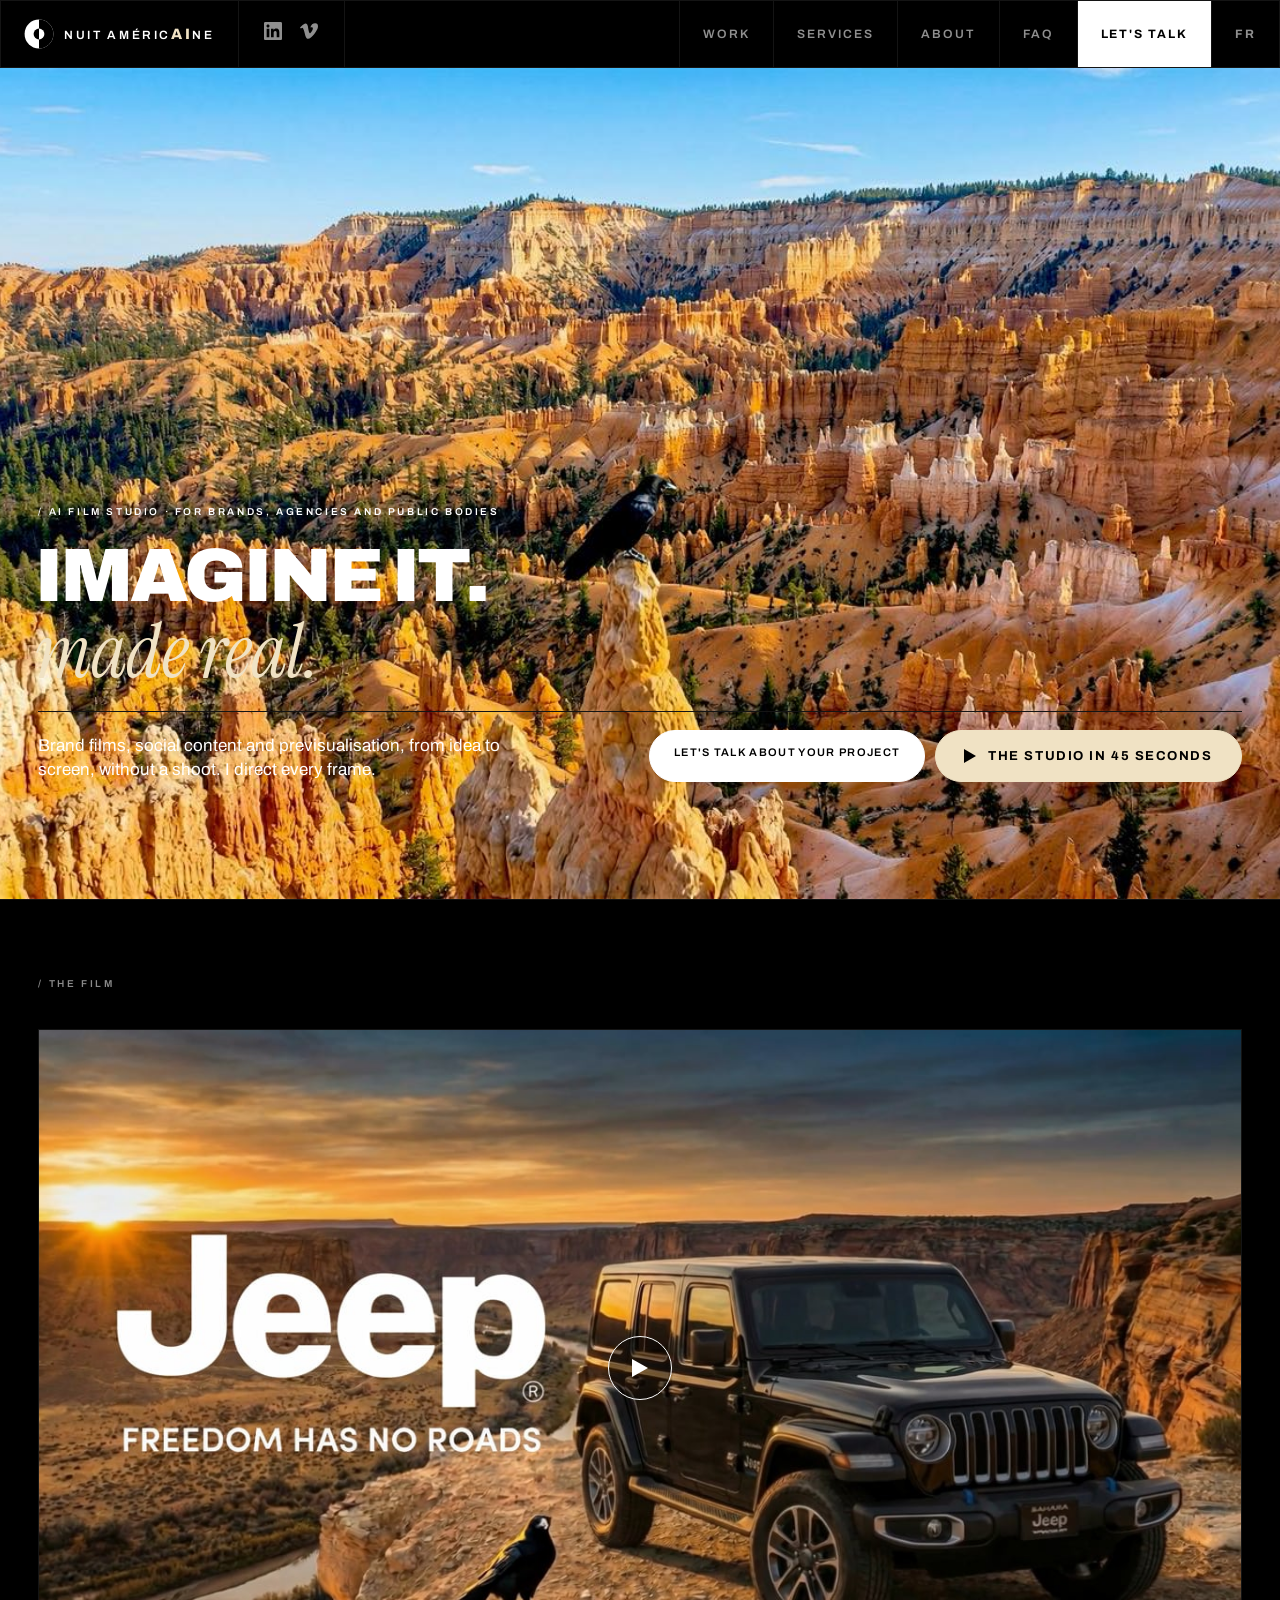
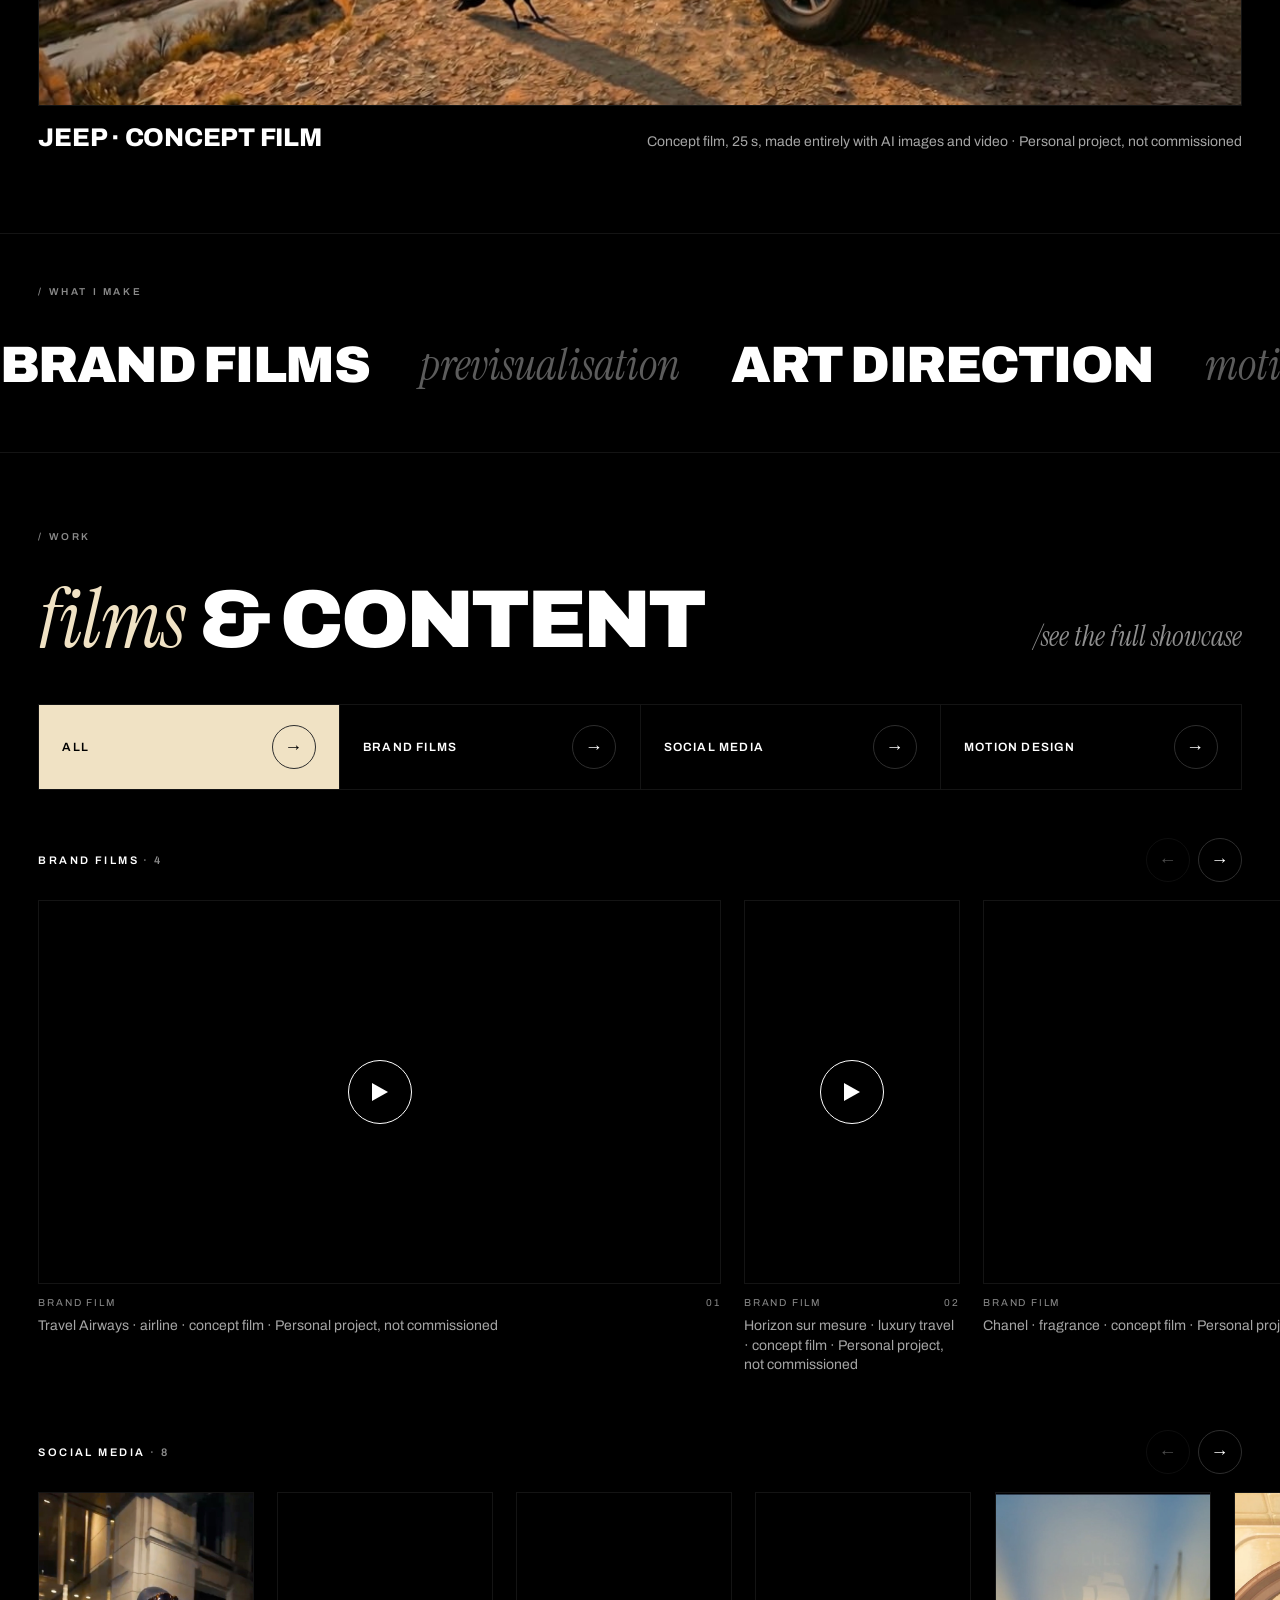
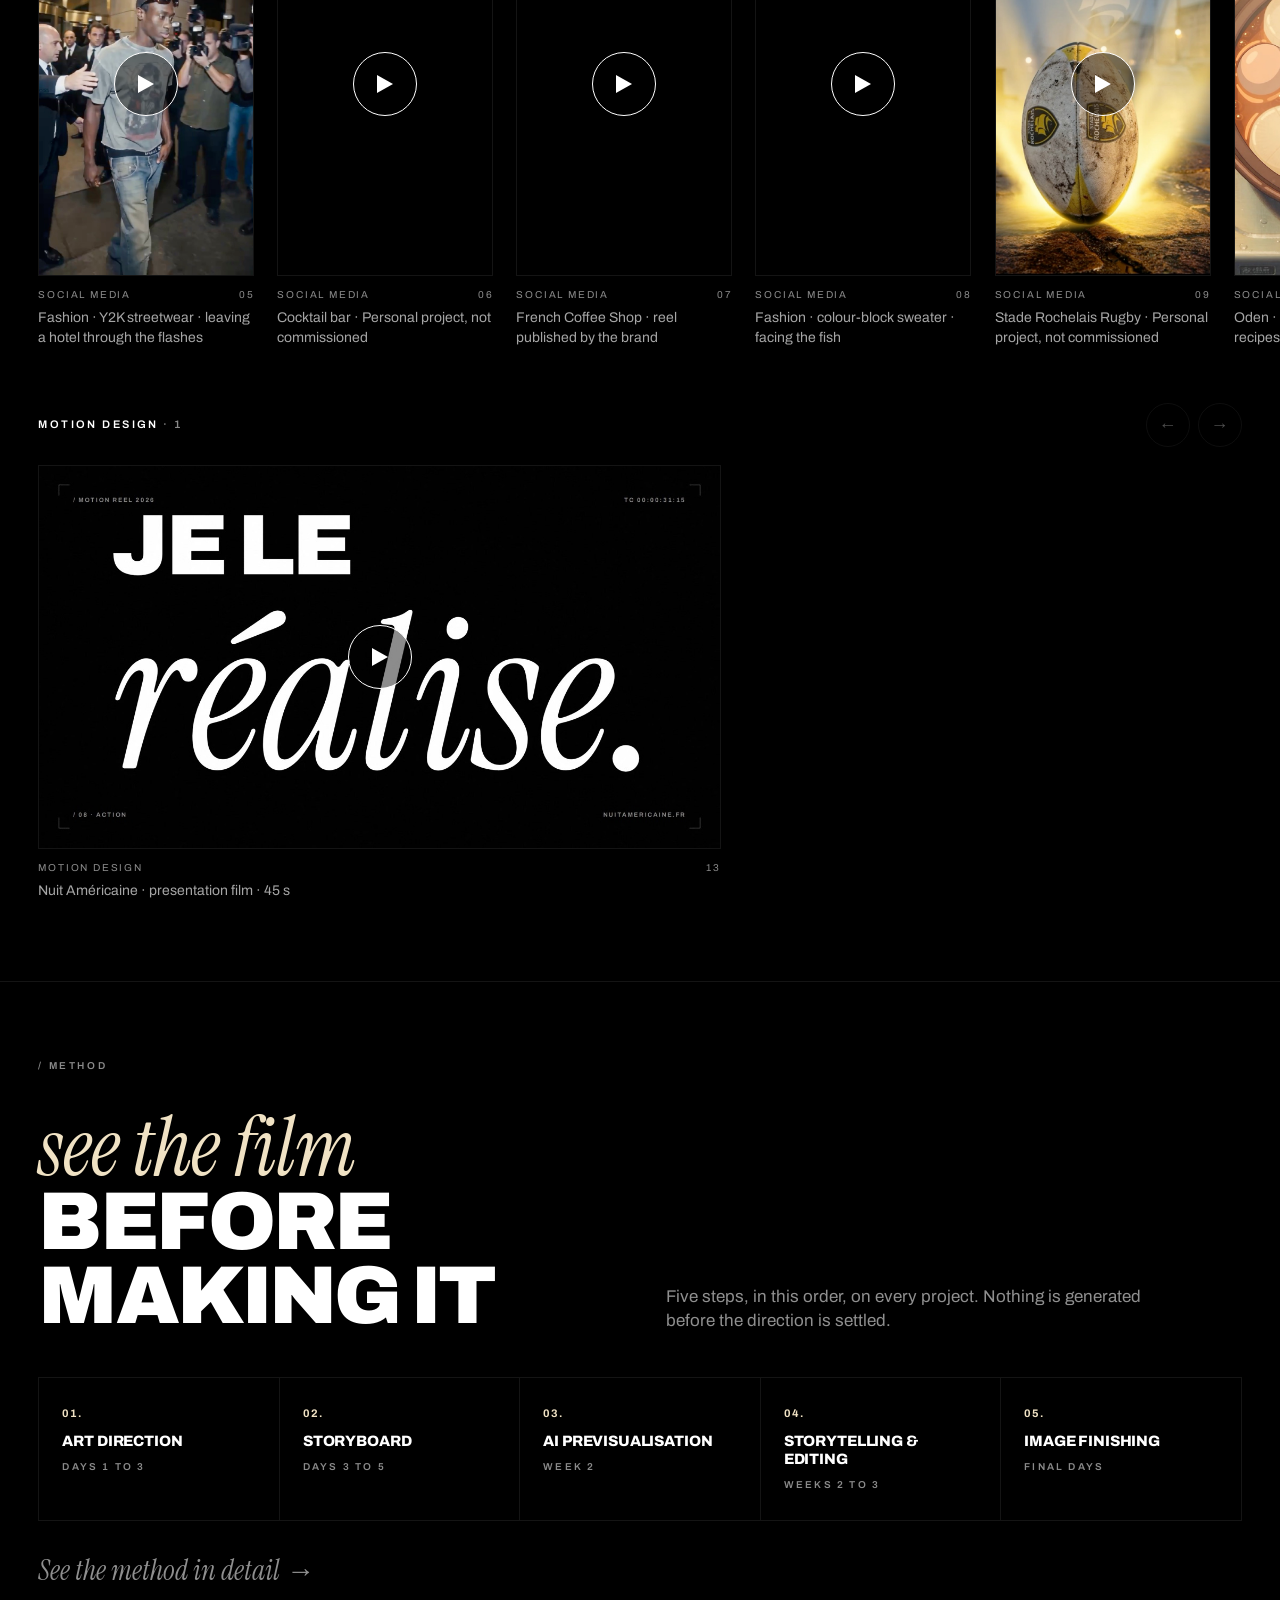
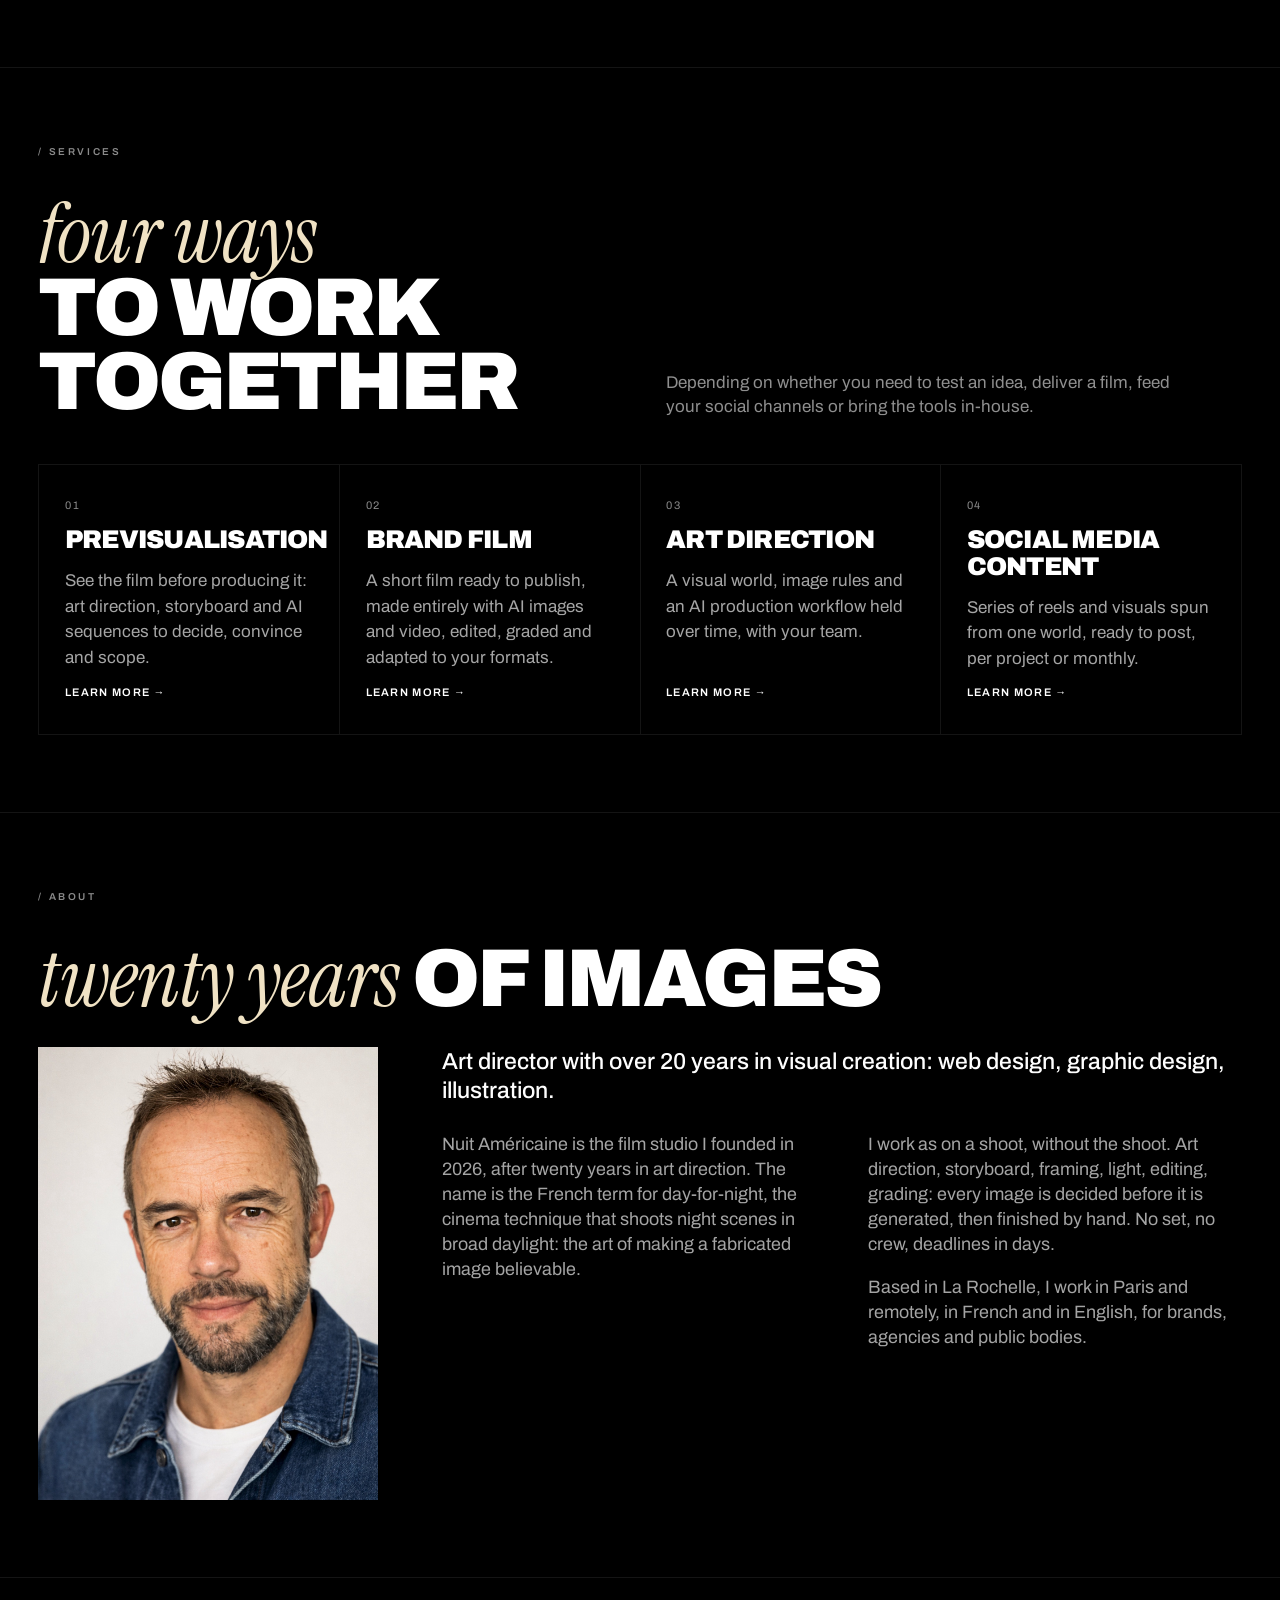
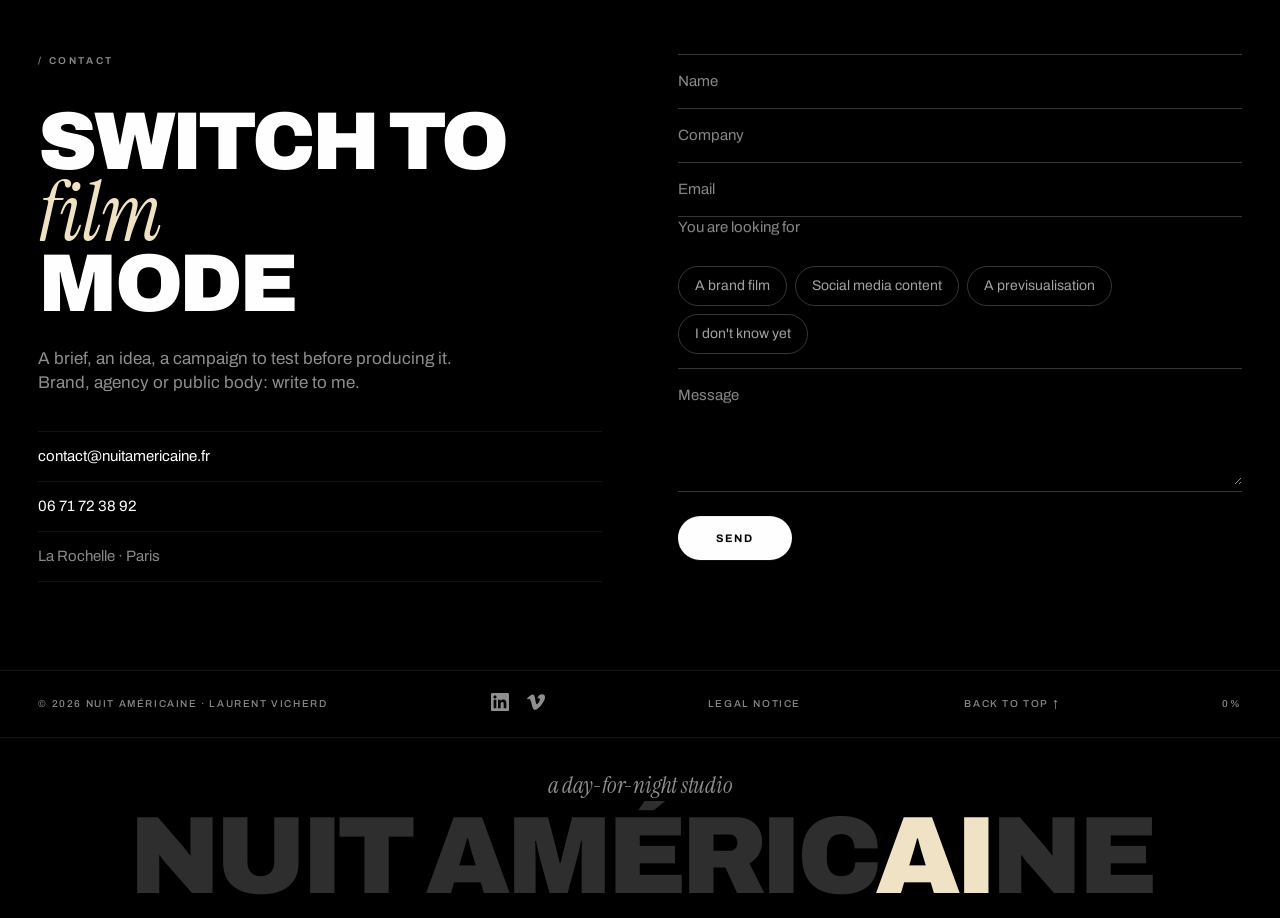
==== en/index.html @ 82d96323 "Mise en ligne du 2026-10-12 20:58" ====
<!DOCTYPE html><html lang="en" class="no-js"><head><meta charset="utf-8"><meta name="viewport" content="width=device-width, initial-scale=1"><meta name="theme-color" content="#000000"><meta name="author" content="Laurent Vicherd"><script>
      document.documentElement.classList.replace("no-js", "js");
    </script><link rel="icon" href="/favicon.svg" type="image/svg+xml"><link rel="apple-touch-icon" href="/apple-touch-icon.png"><link rel="sitemap" href="/sitemap-index.xml"><link rel="preload" href="/fonts/archivo-latin-wght-normal.woff2" as="font" type="font/woff2" crossorigin><link rel="preload" href="/fonts/instrument-serif-latin-400-italic.woff2" as="font" type="font/woff2" crossorigin><title>Nuit Américaine · AI video studio, by Laurent Vicherd</title><meta name="description" content="Nuit Américaine, an AI video studio in La Rochelle and Paris, led by art director Laurent Vicherd. Brand films, social media content and previsualisation, produced entirely with AI."><link rel="canonical" href="https://nuitamericaine.fr/en/"><meta property="og:type" content="website"><meta property="og:site_name" content="Nuit Américaine · agence de création vidéo IA"><meta property="og:locale" content="en_GB"><link rel="alternate" hreflang="fr" href="https://nuitamericaine.fr/"><link rel="alternate" hreflang="en" href="https://nuitamericaine.fr/en/"><link rel="alternate" hreflang="x-default" href="https://nuitamericaine.fr/"><meta property="og:title" content="Nuit Américaine · AI video studio, by Laurent Vicherd"><meta property="og:description" content="Nuit Américaine, an AI video studio in La Rochelle and Paris, led by art director Laurent Vicherd. Brand films, social media content and previsualisation, produced entirely with AI."><meta property="og:url" content="https://nuitamericaine.fr/en/"><meta property="og:image" content="https://nuitamericaine.fr/images/og-image.jpg"><meta property="og:image:width" content="1200"><meta property="og:image:height" content="630"><meta property="og:image:alt" content="Nuit Américaine, agence de création vidéo IA · Laurent Vicherd, directeur artistique"><meta name="twitter:card" content="summary_large_image"><meta name="twitter:title" content="Nuit Américaine · AI video studio, by Laurent Vicherd"><meta name="twitter:description" content="Nuit Américaine, an AI video studio in La Rochelle and Paris, led by art director Laurent Vicherd. Brand films, social media content and previsualisation, produced entirely with AI."><meta name="twitter:image" content="https://nuitamericaine.fr/images/og-image.jpg"><meta name="twitter:image:alt" content="Nuit Américaine, agence de création vidéo IA · Laurent Vicherd, directeur artistique"><script type="application/ld+json">{"@context":"https://schema.org","@type":["Organization","LocalBusiness"],"@id":"https://nuitamericaine.fr/#organization","name":"Nuit Américaine","alternateName":"Nuit Americaine","url":"https://nuitamericaine.fr","logo":"https://nuitamericaine.fr/icon-512.png","image":"https://nuitamericaine.fr/images/og-image.jpg","description":"Nuit Américaine, an AI video studio in La Rochelle and Paris, led by art director Laurent Vicherd. Brand films, social media content and previsualisation, produced entirely with AI.","email":"contact@nuitamericaine.fr","telephone":"+33671723892","founder":{"@type":"Person","name":"Laurent Vicherd"},"address":{"@type":"PostalAddress","addressLocality":"La Rochelle","addressRegion":"Nouvelle-Aquitaine","addressCountry":"FR"},"areaServed":["La Rochelle","Paris","France","Europe"],"knowsLanguage":["fr","en"],"makesOffer":[{"@type":"Offer","itemOffered":{"@type":"Service","name":"Previsualisation"}},{"@type":"Offer","itemOffered":{"@type":"Service","name":"Brand film"}},{"@type":"Offer","itemOffered":{"@type":"Service","name":"Art direction"}},{"@type":"Offer","itemOffered":{"@type":"Service","name":"Social media content"}}],"sameAs":["https://www.linkedin.com/in/lvicherd/","https://vimeo.com/showcase/12160881"]}</script><script type="application/ld+json">{"@context":"https://schema.org","@type":"Person","name":"Laurent Vicherd","jobTitle":"Directeur artistique, créateur vidéo IA et réalisateur","description":"Nuit Américaine, an AI video studio in La Rochelle and Paris, led by art director Laurent Vicherd. Brand films, social media content and previsualisation, produced entirely with AI.","url":"https://nuitamericaine.fr","image":"https://nuitamericaine.fr/images/og-image.jpg","email":"mailto:contact@nuitamericaine.fr","telephone":"+33671723892","address":{"@type":"PostalAddress","addressLocality":"La Rochelle","addressRegion":"Nouvelle-Aquitaine","addressCountry":"FR"},"knowsLanguage":[{"@type":"Language","name":"Français","alternateName":"fr"},{"@type":"Language","name":"Anglais","alternateName":"en"}],"knowsAbout":["Direction artistique","Prévisualisation cinématographique","Vidéo générée par IA","Contenus réseaux sociaux","Motion design","Narration visuelle","Colorimétrie"],"worksFor":{"@id":"https://nuitamericaine.fr/#organization"},"sameAs":["https://www.linkedin.com/in/lvicherd/","https://vimeo.com/showcase/12160881"]}</script><link rel="stylesheet" href="/_astro/Footer.DX5v9vsR.css"><link rel="stylesheet" href="/_astro/Contact.DPKjSis9.css"></head><body><a class="skip-link" href="#top">Aller au contenu</a><header class="_wbp8n1"><nav class="_0O6ddc" aria-label="Main navigation"><a class="_5jztdh _KssVgu" href="#top"><svg class="_oegGxY" viewBox="0 0 100 100" aria-hidden="true" focusable="false"><defs><clipPath id="na-h"><rect x="50" y="0" width="50" height="100"></rect></clipPath></defs><circle cx="50" cy="50" r="48" fill="#fff"></circle><circle cx="50" cy="50" r="48" fill="#000" clip-path="url(#na-h)"></circle><circle cx="50" cy="50" r="18" fill="#000"></circle><circle cx="50" cy="50" r="18" fill="#fff" clip-path="url(#na-h)"></circle></svg><span class="_LylGI-">Nuit Améric<span class="_NhfbE0">ai</span>ne</span><span class="visually-hidden">, back to top</span></a><span class="_5jztdh _innQ03"><ul class="_6sXvDL" aria-label="Réseaux et profils"><li><a class="_XAW3bi" href="https://www.linkedin.com/in/lvicherd/" target="_blank" rel="noopener"><svg class="_UkfkSz" viewBox="0 0 24 24" aria-hidden="true" focusable="false"><path fill="currentColor" d="M20.447 20.452h-3.554v-5.569c0-1.328-.027-3.037-1.852-3.037-1.853 0-2.136 1.445-2.136 2.939v5.667H9.351V9h3.414v1.561h.046c.477-.9 1.637-1.85 3.37-1.85 3.601 0 4.267 2.37 4.267 5.455v6.286zM5.337 7.433c-1.144 0-2.063-.926-2.063-2.065 0-1.138.92-2.063 2.063-2.063 1.14 0 2.064.925 2.064 2.063 0 1.139-.925 2.065-2.064 2.065zm1.782 13.019H3.555V9h3.564v11.452zM22.225 0H1.771C.792 0 0 .774 0 1.729v20.542C0 23.227.792 24 1.771 24h20.451C23.2 24 24 23.227 24 22.271V1.729C24 .774 23.2 0 22.222 0h.003z"></path></svg><span class="visually-hidden">LinkedIn</span><span class="visually-hidden">(nouvelle fenêtre)</span></a></li><li><a class="_XAW3bi" href="https://vimeo.com/showcase/12160881" target="_blank" rel="noopener"><svg class="_UkfkSz" viewBox="0 0 24 24" aria-hidden="true" focusable="false"><path fill="currentColor" d="M23.9765 6.4168c-.105 2.338-1.739 5.5429-4.894 9.6088-3.2679 4.247-6.0258 6.3699-8.2898 6.3699-1.409 0-2.578-1.294-3.553-3.881l-1.9179-7.1138c-.719-2.584-1.488-3.878-2.312-3.878-.179 0-.806.378-1.881 1.132l-1.129-1.457a315.06 315.06 0 0 0 3.501-3.1279c1.579-1.368 2.765-2.085 3.554-2.159 1.867-.18 3.016 1.1 3.447 3.838.465 2.953.789 4.789.971 5.507.539 2.45 1.131 3.674 1.776 3.674.502 0 1.256-.796 2.265-2.385 1.004-1.589 1.54-2.797 1.612-3.628.144-1.371-.395-2.061-1.614-2.061-.574 0-1.167.121-1.777.391 1.186-3.868 3.434-5.757 6.762-5.637 2.473.06 3.628 1.664 3.493 4.797l-.013.01z"></path></svg><span class="visually-hidden">Vimeo</span><span class="visually-hidden">(nouvelle fenêtre)</span></a></li></ul></span><span class="_5jztdh _wGS1Yd" aria-hidden="true"></span><span class="_5jztdh _672JQn"><a class="_-FFBN1" href="#projets">Work</a></span><span class="_5jztdh _672JQn"><a class="_-FFBN1" href="/en/services">Services</a></span><span class="_5jztdh _672JQn"><a class="_-FFBN1" href="#apropos">About</a></span><span class="_5jztdh _672JQn"><a class="_-FFBN1" href="/en/services#faq">FAQ</a></span><span class="_5jztdh _gAZI0k"><a class="_b3pAGg" href="#contact">Let&#39;s talk</a></span><span class="_5jztdh _28Ge5Y"><a class="_ID6BMH" href="/" lang="fr" hreflang="fr">FR</a></span></nav></header><main><section class="_EOciAQ" id="top"><div class="_E2s0Wj" aria-hidden="true"><video class="_4njW0q" data-hero-video poster="/images/hero-poster.jpg" muted loop playsinline preload="metadata" tabindex="-1"><source src="/videos/hero.mp4" type="video/mp4"></video></div><p class="_DRItm-" data-reveal>/ AI film studio · for brands, agencies and public bodies</p><h1 class="_-aDW0U" data-reveal>Imagine it.<br><span class="_s-t-P8">made real.</span></h1><div class="_HkXryt" data-reveal><p class="_ezBkP9">Brand films, social content and previsualisation, from idea to screen, without a shoot. I direct every frame.</p><div class="_1n6pRi"><a class="_N9rGZK _R1KWrd" href="#contact">Let&#39;s talk about your project</a><a class="_N9rGZK _MfQy-w" href="#film-studio" data-play-studio><svg class="_RhfrwD" width="12" height="14" viewBox="0 0 12 14" fill="currentColor" aria-hidden="true"><path d="M0 0L12 7L0 14Z"></path></svg>The studio in 45 seconds</a></div></div></section><section class="_SEMcE3" aria-labelledby="film-titre"><p class="_TMqPRM" data-reveal>/ The film</p><div class="_PsSI9Y" data-reveal><button class="_bNBcaM" type="button" data-video-facade data-video-id="1176150664" data-video-title="Jeep · concept film" aria-label="Play film Jeep · concept film on Vimeo"><img class="_WXocgA" src="/images/posters/video-04.jpg" alt="Opening frame of the Jeep concept film: a 4x4 on the edge of a canyon at sunset." width="1280" height="720" decoding="async"><span class="_K4FplE" aria-hidden="true"><svg width="16" height="18" viewBox="0 0 16 18" fill="currentColor"><path d="M0 0L16 9L0 18Z"></path></svg></span></button><noscript><a class="_5IlY3P" href="https://vimeo.com/1176150664" target="_blank" rel="noopener"><img class="_WXocgA" src="/images/posters/video-04.jpg" alt="Opening frame of the Jeep concept film: a 4x4 on the edge of a canyon at sunset." width="1280" height="720"><span class="_lrZxmO">Vimeo ↗</span></a></noscript></div><div class="_QE5AT4" data-reveal><h2 class="_oQU0Nr" id="film-titre">Jeep · concept film</h2><p class="_DXHihj">Concept film, 25 s, made entirely with AI images and video · Personal project, not commissioned</p></div></section><section class="_0sg8S0" aria-label="What I make"><p class="_gAsKgn">/ What I make</p><div class="_cw5gLJ"><div class="_ScFVD5"><span class="_ceEhWp">Brand films</span><span class="_aMwuZ1">previsualisation</span><span class="_ceEhWp">Art direction</span><span class="_aMwuZ1">motion design</span><span class="_ceEhWp">Visual storytelling</span><span class="_aMwuZ1">colour grading</span><span class="_ceEhWp">Social media content</span><span class="_aMwuZ1">reels &amp; series</span></div><div class="_ScFVD5" aria-hidden="true"><span class="_ceEhWp">Brand films</span><span class="_aMwuZ1">previsualisation</span><span class="_ceEhWp">Art direction</span><span class="_aMwuZ1">motion design</span><span class="_ceEhWp">Visual storytelling</span><span class="_aMwuZ1">colour grading</span><span class="_ceEhWp">Social media content</span><span class="_aMwuZ1">reels &amp; series</span></div></div></section><section class="_XnP-DE" id="projets" data-projects><p class="_xaM4bd" data-reveal>/ Work</p><div class="_LKcLnQ" data-reveal><h2 class="_h4AxAI"><span class="_HndAAG">films</span> &amp; content</h2><a class="_Z-y7u-" href="https://vimeo.com/showcase/12160881" target="_blank" rel="noopener">/see the full showcase <span class="visually-hidden">(new window)</span></a></div><ul class="ruled-grid _-sAWyq" aria-label="Filter the work by category" data-reveal><li class="ruled-cell _ffMfDf"><button class="_nqh50D" type="button" data-filter="tous" data-filter-label="All" aria-pressed="true"><span>All</span><span class="_gTnR7n" aria-hidden="true">→</span></button></li><li class="ruled-cell _ffMfDf"><button class="_nqh50D" type="button" data-filter="films-de-marque" data-filter-label="Brand films" aria-pressed="false"><span>Brand films</span><span class="_gTnR7n" aria-hidden="true">→</span></button></li><li class="ruled-cell _ffMfDf"><button class="_nqh50D" type="button" data-filter="reseaux-sociaux" data-filter-label="Social media" aria-pressed="false"><span>Social media</span><span class="_gTnR7n" aria-hidden="true">→</span></button></li><li class="ruled-cell _ffMfDf"><button class="_nqh50D" type="button" data-filter="motion-design" data-filter-label="Motion design" aria-pressed="false"><span>Motion design</span><span class="_gTnR7n" aria-hidden="true">→</span></button></li></ul><p class="visually-hidden" data-filter-status aria-live="polite"></p><div class="_xYwr3K" data-carousel data-reveal><div class="_NORXC7"><p class="_hjZiLB" id="bandeau-films">Brand films<span class="_Fj1w9S" aria-hidden="true"> · 4</span></p><div class="_FFjGPI"><button class="_gTnR7n" type="button" data-carousel-prev aria-label="Brand films : previous">←</button><button class="_gTnR7n" type="button" data-carousel-next aria-label="Brand films : next">→</button></div></div><div class="_KVOR9C" data-carousel-track tabindex="0" role="region" aria-labelledby="bandeau-films"><div data-categories="films-de-marque" data-orientation="landscape"><div class="_p1DOcI"><button class="_bNBcaM" type="button" data-video-facade data-video-id="1174697975" data-video-title="Travel Airways · concept film" aria-label="Play Brand film 01 on Vimeo"><img class="_WXocgA" src="/images/posters/video-01.jpg" alt="Opening frame of the Travel Airways concept film." width="1280" height="720" loading="lazy" decoding="async"><span class="_K4FplE" aria-hidden="true"><svg width="16" height="18" viewBox="0 0 16 18" fill="currentColor"><path d="M0 0L16 9L0 18Z"></path></svg></span></button><noscript><a class="_5IlY3P" href="https://vimeo.com/1174697975" target="_blank" rel="noopener"><img class="_WXocgA" src="/images/posters/video-01.jpg" alt="Opening frame of the Travel Airways concept film." width="1280" height="720"><span class="_lrZxmO">Play Brand film 01 on Vimeo ↗</span></a></noscript></div><p class="_GtajoO"><span>Brand film</span><span>01</span></p><p class="_srpc16">Travel Airways · airline · concept film · Personal project, not commissioned</p></div><div data-categories="films-de-marque" data-orientation="portrait"><div class="_p1DOcI _r8mpt8"><button class="_bNBcaM" type="button" data-video-facade data-video-id="1174701593" data-video-title="Horizon sur mesure · luxury travel, concept film" aria-label="Play Brand film 02 on Vimeo"><img class="_WXocgA" src="/images/posters/video-02.jpg" alt="A couple sitting in front of the blue domes of Santorini, above the sea." width="720" height="1280" loading="lazy" decoding="async"><span class="_K4FplE" aria-hidden="true"><svg width="16" height="18" viewBox="0 0 16 18" fill="currentColor"><path d="M0 0L16 9L0 18Z"></path></svg></span></button><noscript><a class="_5IlY3P" href="https://vimeo.com/1174701593" target="_blank" rel="noopener"><img class="_WXocgA" src="/images/posters/video-02.jpg" alt="A couple sitting in front of the blue domes of Santorini, above the sea." width="720" height="1280"><span class="_lrZxmO">Play Brand film 02 on Vimeo ↗</span></a></noscript></div><p class="_GtajoO"><span>Brand film</span><span>02</span></p><p class="_srpc16">Horizon sur mesure · luxury travel · concept film · Personal project, not commissioned</p></div><div data-categories="films-de-marque" data-orientation="landscape"><div class="_p1DOcI"><button class="_bNBcaM" type="button" data-video-facade data-video-id="1189665061" data-video-title="Chanel · fragrance, concept film" aria-label="Play Brand film 03 on Vimeo"><img class="_WXocgA" src="/images/posters/video-03.jpg" alt="Opening frame of the fragrance concept film." width="1280" height="720" loading="lazy" decoding="async"><span class="_K4FplE" aria-hidden="true"><svg width="16" height="18" viewBox="0 0 16 18" fill="currentColor"><path d="M0 0L16 9L0 18Z"></path></svg></span></button><noscript><a class="_5IlY3P" href="https://vimeo.com/1189665061" target="_blank" rel="noopener"><img class="_WXocgA" src="/images/posters/video-03.jpg" alt="Opening frame of the fragrance concept film." width="1280" height="720"><span class="_lrZxmO">Play Brand film 03 on Vimeo ↗</span></a></noscript></div><p class="_GtajoO"><span>Brand film</span><span>03</span></p><p class="_srpc16">Chanel · fragrance · concept film · Personal project, not commissioned</p></div><div data-categories="films-de-marque" data-orientation="landscape"><div class="_p1DOcI"><button class="_bNBcaM" type="button" data-video-facade data-video-id="1176150664" data-video-title="Jeep · concept film" aria-label="Play Brand film 04 on Vimeo"><img class="_WXocgA" src="/images/posters/video-04.jpg" alt="Opening frame of the Jeep concept film." width="1280" height="720" loading="lazy" decoding="async"><span class="_K4FplE" aria-hidden="true"><svg width="16" height="18" viewBox="0 0 16 18" fill="currentColor"><path d="M0 0L16 9L0 18Z"></path></svg></span></button><noscript><a class="_5IlY3P" href="https://vimeo.com/1176150664" target="_blank" rel="noopener"><img class="_WXocgA" src="/images/posters/video-04.jpg" alt="Opening frame of the Jeep concept film." width="1280" height="720"><span class="_lrZxmO">Play Brand film 04 on Vimeo ↗</span></a></noscript></div><p class="_GtajoO"><span>Brand film</span><span>04</span></p><p class="_srpc16">Jeep · automotive · concept film · Personal project, not commissioned</p></div></div></div><div class="_xYwr3K" data-carousel data-reveal><div class="_NORXC7"><p class="_hjZiLB" id="bandeau-reels">Social media<span class="_Fj1w9S" aria-hidden="true"> · 8</span></p><div class="_FFjGPI"><button class="_gTnR7n" type="button" data-carousel-prev aria-label="Social media : previous">←</button><button class="_gTnR7n" type="button" data-carousel-next aria-label="Social media : next">→</button></div></div><div class="_KVOR9C" data-carousel-track tabindex="0" role="region" aria-labelledby="bandeau-reels"><div data-categories="reseaux-sociaux" data-orientation="portrait"><div class="_p1DOcI _r8mpt8"><button class="_bNBcaM" type="button" data-video-facade data-video-src="/videos/reels/reel-mode-flashs.mp4" data-video-title="Fashion · out through the flashes" aria-label="Play the video “Fashion · Y2K streetwear · leaving a hotel through the flashes”"><img class="_WXocgA" src="/images/posters/reel-mode-flashs.jpg" alt="A young man in a vintage tee walks through a wall of photographers outside a hotel at night." width="720" height="1280" loading="lazy" decoding="async"><span class="_K4FplE" aria-hidden="true"><svg width="16" height="18" viewBox="0 0 16 18" fill="currentColor"><path d="M0 0L16 9L0 18Z"></path></svg></span></button><noscript><a class="_5IlY3P" href="/videos/reels/reel-mode-flashs.mp4" target="_blank" rel="noopener"><img class="_WXocgA" src="/images/posters/reel-mode-flashs.jpg" alt="A young man in a vintage tee walks through a wall of photographers outside a hotel at night." width="720" height="1280"><span class="_lrZxmO">Play the video “Fashion · Y2K streetwear · leaving a hotel through the flashes” ↗</span></a></noscript></div><p class="_GtajoO"><span>Social media</span><span>05</span></p><p class="_srpc16">Fashion · Y2K streetwear · leaving a hotel through the flashes</p></div><div data-categories="reseaux-sociaux" data-orientation="portrait"><div class="_p1DOcI _r8mpt8"><button class="_bNBcaM" type="button" data-video-facade data-video-src="/videos/reels/reel-bar-cocktails.mp4" data-video-title="Cocktail bar · vertical reel" aria-label="Play the video “Cocktail bar · Personal project, not commissioned”"><img class="_WXocgA" src="/images/posters/reel-bar-cocktails.jpg" alt="A hand drops raspberries onto a cocktail, red background." width="720" height="1280" loading="lazy" decoding="async"><span class="_K4FplE" aria-hidden="true"><svg width="16" height="18" viewBox="0 0 16 18" fill="currentColor"><path d="M0 0L16 9L0 18Z"></path></svg></span></button><noscript><a class="_5IlY3P" href="/videos/reels/reel-bar-cocktails.mp4" target="_blank" rel="noopener"><img class="_WXocgA" src="/images/posters/reel-bar-cocktails.jpg" alt="A hand drops raspberries onto a cocktail, red background." width="720" height="1280"><span class="_lrZxmO">Play the video “Cocktail bar · Personal project, not commissioned” ↗</span></a></noscript></div><p class="_GtajoO"><span>Social media</span><span>06</span></p><p class="_srpc16">Cocktail bar · Personal project, not commissioned</p></div><div data-categories="reseaux-sociaux" data-orientation="portrait"><div class="_p1DOcI _r8mpt8"><button class="_bNBcaM" type="button" data-video-facade data-video-src="/videos/reels/reel-french-coffee-shop.mp4" data-video-title="French Coffee Shop · vertical reel" aria-label="Play the video “French Coffee Shop · reel published by the brand”"><img class="_WXocgA" src="/images/posters/reel-french-coffee-shop.jpg" alt="Steam from a coffee cup draws a shape in the half-light." width="720" height="1280" loading="lazy" decoding="async"><span class="_K4FplE" aria-hidden="true"><svg width="16" height="18" viewBox="0 0 16 18" fill="currentColor"><path d="M0 0L16 9L0 18Z"></path></svg></span></button><noscript><a class="_5IlY3P" href="/videos/reels/reel-french-coffee-shop.mp4" target="_blank" rel="noopener"><img class="_WXocgA" src="/images/posters/reel-french-coffee-shop.jpg" alt="Steam from a coffee cup draws a shape in the half-light." width="720" height="1280"><span class="_lrZxmO">Play the video “French Coffee Shop · reel published by the brand” ↗</span></a></noscript></div><p class="_GtajoO"><span>Social media</span><span>07</span></p><p class="_srpc16">French Coffee Shop · reel published by the brand</p></div><div data-categories="reseaux-sociaux" data-orientation="portrait"><div class="_p1DOcI _r8mpt8"><button class="_bNBcaM" type="button" data-video-facade data-video-src="/videos/reels/reel-mode-aquarium.mp4" data-video-title="Fashion · the aquarium" aria-label="Play the video “Fashion · colour-block sweater · facing the fish”"><img class="_WXocgA" src="/images/posters/reel-mode-aquarium.jpg" alt="A young man in a cap and striped sweater stands in front of a large blue aquarium." width="720" height="1280" loading="lazy" decoding="async"><span class="_K4FplE" aria-hidden="true"><svg width="16" height="18" viewBox="0 0 16 18" fill="currentColor"><path d="M0 0L16 9L0 18Z"></path></svg></span></button><noscript><a class="_5IlY3P" href="/videos/reels/reel-mode-aquarium.mp4" target="_blank" rel="noopener"><img class="_WXocgA" src="/images/posters/reel-mode-aquarium.jpg" alt="A young man in a cap and striped sweater stands in front of a large blue aquarium." width="720" height="1280"><span class="_lrZxmO">Play the video “Fashion · colour-block sweater · facing the fish” ↗</span></a></noscript></div><p class="_GtajoO"><span>Social media</span><span>08</span></p><p class="_srpc16">Fashion · colour-block sweater · facing the fish</p></div><div data-categories="reseaux-sociaux" data-orientation="portrait"><div class="_p1DOcI _r8mpt8"><button class="_bNBcaM" type="button" data-video-facade data-video-src="/videos/reels/reel-stade-rochelais.mp4" data-video-title="Stade Rochelais Rugby · vertical reel" aria-label="Play the video “Stade Rochelais Rugby · Personal project, not commissioned”"><img class="_WXocgA" src="/images/posters/reel-stade-rochelais.jpg" alt="A rugby ball on the harbour quay, surrounded by light." width="720" height="1280" loading="lazy" decoding="async"><span class="_K4FplE" aria-hidden="true"><svg width="16" height="18" viewBox="0 0 16 18" fill="currentColor"><path d="M0 0L16 9L0 18Z"></path></svg></span></button><noscript><a class="_5IlY3P" href="/videos/reels/reel-stade-rochelais.mp4" target="_blank" rel="noopener"><img class="_WXocgA" src="/images/posters/reel-stade-rochelais.jpg" alt="A rugby ball on the harbour quay, surrounded by light." width="720" height="1280"><span class="_lrZxmO">Play the video “Stade Rochelais Rugby · Personal project, not commissioned” ↗</span></a></noscript></div><p class="_GtajoO"><span>Social media</span><span>09</span></p><p class="_srpc16">Stade Rochelais Rugby · Personal project, not commissioned</p></div><div data-categories="reseaux-sociaux" data-orientation="portrait"><div class="_p1DOcI _r8mpt8"><button class="_bNBcaM" type="button" data-video-facade data-video-src="/videos/reels/reel-japan-oden.mp4" data-video-title="Oden · Japan Culture series, episode 1" aria-label="Play the video “Oden · Japan Culture series, 12 recipes in anime style”"><img class="_WXocgA" src="/images/posters/reel-japan-oden.jpg" alt="A steaming bowl of oden, drawn in anime style." width="720" height="1280" loading="lazy" decoding="async"><span class="_K4FplE" aria-hidden="true"><svg width="16" height="18" viewBox="0 0 16 18" fill="currentColor"><path d="M0 0L16 9L0 18Z"></path></svg></span></button><noscript><a class="_5IlY3P" href="/videos/reels/reel-japan-oden.mp4" target="_blank" rel="noopener"><img class="_WXocgA" src="/images/posters/reel-japan-oden.jpg" alt="A steaming bowl of oden, drawn in anime style." width="720" height="1280"><span class="_lrZxmO">Play the video “Oden · Japan Culture series, 12 recipes in anime style” ↗</span></a></noscript></div><p class="_GtajoO"><span>Social media</span><span>10</span></p><p class="_srpc16">Oden · Japan Culture series, 12 recipes in anime style</p></div><div data-categories="reseaux-sociaux" data-orientation="portrait"><div class="_p1DOcI _r8mpt8"><button class="_bNBcaM" type="button" data-video-facade data-video-src="/videos/reels/reel-japan-gyoza.mp4" data-video-title="Gyoza · Japan Culture series, episode 2" aria-label="Play the video “Gyoza · Japan Culture series, 12 recipes in anime style”"><img class="_WXocgA" src="/images/posters/reel-japan-gyoza.jpg" alt="Golden gyoza arranged in a circle on a plate, anime style." width="720" height="1280" loading="lazy" decoding="async"><span class="_K4FplE" aria-hidden="true"><svg width="16" height="18" viewBox="0 0 16 18" fill="currentColor"><path d="M0 0L16 9L0 18Z"></path></svg></span></button><noscript><a class="_5IlY3P" href="/videos/reels/reel-japan-gyoza.mp4" target="_blank" rel="noopener"><img class="_WXocgA" src="/images/posters/reel-japan-gyoza.jpg" alt="Golden gyoza arranged in a circle on a plate, anime style." width="720" height="1280"><span class="_lrZxmO">Play the video “Gyoza · Japan Culture series, 12 recipes in anime style” ↗</span></a></noscript></div><p class="_GtajoO"><span>Social media</span><span>11</span></p><p class="_srpc16">Gyoza · Japan Culture series, 12 recipes in anime style</p></div><div data-categories="reseaux-sociaux" data-orientation="portrait"><div class="_p1DOcI _r8mpt8"><button class="_bNBcaM" type="button" data-video-facade data-video-src="/videos/reels/reel-japan-tamagoyaki.mp4" data-video-title="Tamagoyaki · Japan Culture series, episode 3" aria-label="Play the video “Tamagoyaki · Japan Culture series, 12 recipes in anime style”"><img class="_WXocgA" src="/images/posters/reel-japan-tamagoyaki.jpg" alt="A sliced tamagoyaki omelette on a board, anime style." width="720" height="1280" loading="lazy" decoding="async"><span class="_K4FplE" aria-hidden="true"><svg width="16" height="18" viewBox="0 0 16 18" fill="currentColor"><path d="M0 0L16 9L0 18Z"></path></svg></span></button><noscript><a class="_5IlY3P" href="/videos/reels/reel-japan-tamagoyaki.mp4" target="_blank" rel="noopener"><img class="_WXocgA" src="/images/posters/reel-japan-tamagoyaki.jpg" alt="A sliced tamagoyaki omelette on a board, anime style." width="720" height="1280"><span class="_lrZxmO">Play the video “Tamagoyaki · Japan Culture series, 12 recipes in anime style” ↗</span></a></noscript></div><p class="_GtajoO"><span>Social media</span><span>12</span></p><p class="_srpc16">Tamagoyaki · Japan Culture series, 12 recipes in anime style</p></div></div></div><div class="_xYwr3K" id="film-studio" data-carousel data-reveal><div class="_NORXC7"><p class="_hjZiLB" id="bandeau-motion">Motion design<span class="_Fj1w9S" aria-hidden="true"> · 1</span></p><div class="_FFjGPI"><button class="_gTnR7n" type="button" data-carousel-prev aria-label="Motion design : previous">←</button><button class="_gTnR7n" type="button" data-carousel-next aria-label="Motion design : next">→</button></div></div><div class="_KVOR9C" data-carousel-track tabindex="0" role="region" aria-labelledby="bandeau-motion"><div data-categories="motion-design" data-orientation="landscape"><div class="_p1DOcI"><button class="_bNBcaM" type="button" data-video-facade data-video-src="/videos/motion/nuit-americaine-film-45s.mp4" data-video-title="Nuit Américaine · presentation film" aria-label="Play the video “Nuit Américaine · presentation film · 45 s”"><img class="_WXocgA" src="/images/posters/motion-nuit-americaine.jpg" alt="White type on a black background: Je le réalise." width="1280" height="720" loading="lazy" decoding="async"><span class="_K4FplE" aria-hidden="true"><svg width="16" height="18" viewBox="0 0 16 18" fill="currentColor"><path d="M0 0L16 9L0 18Z"></path></svg></span></button><noscript><a class="_5IlY3P" href="/videos/motion/nuit-americaine-film-45s.mp4" target="_blank" rel="noopener"><img class="_WXocgA" src="/images/posters/motion-nuit-americaine.jpg" alt="White type on a black background: Je le réalise." width="1280" height="720"><span class="_lrZxmO">Play the video “Nuit Américaine · presentation film · 45 s” ↗</span></a></noscript></div><p class="_GtajoO"><span>Motion design</span><span>13</span></p><p class="_srpc16">Nuit Américaine · presentation film · 45 s</p></div></div></div></section><section class="_0W0ZS0" id="methode"><p class="_lt0dad" data-reveal>/ Method</p><div class="_y2cVPi" data-reveal><h2 class="_LZNLwN"><span class="_40UCkI">see the film</span><br>before making it</h2><p class="_OAiyo9">Five steps, in this order, on every project. Nothing is generated before the direction is settled.</p></div><ol class="ruled-grid _Nz42IX" data-reveal><li class="ruled-cell _tTGAeN"><span class="_V7Di-e" aria-hidden="true">01.</span><h3 class="_7Nm3Qq">Art direction</h3><p class="_7YDfqR">Days 1 to 3</p></li><li class="ruled-cell _tTGAeN"><span class="_V7Di-e" aria-hidden="true">02.</span><h3 class="_7Nm3Qq">Storyboard</h3><p class="_7YDfqR">Days 3 to 5</p></li><li class="ruled-cell _tTGAeN"><span class="_V7Di-e" aria-hidden="true">03.</span><h3 class="_7Nm3Qq">AI previsualisation</h3><p class="_7YDfqR">Week 2</p></li><li class="ruled-cell _tTGAeN"><span class="_V7Di-e" aria-hidden="true">04.</span><h3 class="_7Nm3Qq">Storytelling &amp; editing</h3><p class="_7YDfqR">Weeks 2 to 3</p></li><li class="ruled-cell _tTGAeN"><span class="_V7Di-e" aria-hidden="true">05.</span><h3 class="_7Nm3Qq">Image finishing</h3><p class="_7YDfqR">Final days</p></li></ol><a class="_zee-TW" href="/en/services#methode" data-reveal>See the method in detail <span aria-hidden="true">→</span></a></section><section class="_C8Rw5n" id="offres"><p class="_BL6vp3" data-reveal>/ Services</p><div class="_FjNcQD" data-reveal><h2 class="_rzcH4T"><span class="_td9NYU">four ways</span><br>to work together</h2><p class="_o4b-FV">Depending on whether you need to test an idea, deliver a film, feed your social channels or bring the tools in-house.</p></div><ul class="ruled-grid _1bD15R" data-reveal><li class="ruled-cell _NCXDlY"><span class="_ABTskn">01</span><h3 class="_prDx4O">Previsualisation</h3><p class="_Dk1xOA">See the film before producing it: art direction, storyboard and AI sequences to decide, convince and scope.</p><a class="_N-cUX2" href="/en/services#offre-01">Learn more <span aria-hidden="true">→</span><span class="visually-hidden">: Previsualisation</span></a></li><li class="ruled-cell _NCXDlY"><span class="_ABTskn">02</span><h3 class="_prDx4O">Brand film</h3><p class="_Dk1xOA">A short film ready to publish, made entirely with AI images and video, edited, graded and adapted to your formats.</p><a class="_N-cUX2" href="/en/services#offre-02">Learn more <span aria-hidden="true">→</span><span class="visually-hidden">: Brand film</span></a></li><li class="ruled-cell _NCXDlY"><span class="_ABTskn">03</span><h3 class="_prDx4O">Art direction</h3><p class="_Dk1xOA">A visual world, image rules and an AI production workflow held over time, with your team.</p><a class="_N-cUX2" href="/en/services#offre-03">Learn more <span aria-hidden="true">→</span><span class="visually-hidden">: Art direction</span></a></li><li class="ruled-cell _NCXDlY"><span class="_ABTskn">04</span><h3 class="_prDx4O">Social media content</h3><p class="_Dk1xOA">Series of reels and visuals spun from one world, ready to post, per project or monthly.</p><a class="_N-cUX2" href="/en/services#offre-04">Learn more <span aria-hidden="true">→</span><span class="visually-hidden">: Social media content</span></a></li></ul></section><section class="_8NB1g2" id="apropos"><p class="_hoVuet" data-reveal>/ About</p><h2 class="_fFT4yi" data-reveal><span class="_Nkcx4z">twenty years</span> of images</h2><div class="_LEgo6w"><img class="_n4HQYo" src="/images/portrait-laurent-vicherd.jpg" alt="Portrait of Laurent Vicherd, art director and AI video creator." width="1200" height="1600" loading="lazy" decoding="async" data-reveal><div class="_BIxaWP" data-reveal><p class="_nbNr-g">Art director with over 20 years in visual creation: web design, graphic design, illustration.</p><div class="_GEBCJz"><p>Nuit Américaine is the film studio I founded in 2026, after twenty years in art direction. The name is the French term for day-for-night, the cinema technique that shoots night scenes in broad daylight: the art of making a fabricated image believable.</p><p>I work as on a shoot, without the shoot. Art direction, storyboard, framing, light, editing, grading: every image is decided before it is generated, then finished by hand. No set, no crew, deadlines in days.</p><p>Based in La Rochelle, I work in Paris and remotely, in French and in English, for brands, agencies and public bodies.</p></div></div></div></section><section class="_61Mlmp" id="contact"><div class="_Hgjl9Q"><div data-reveal><p class="_nDpXAk">/ Contact</p><h2 class="_CF7DfU">Switch to<br><span class="_dVA9Wy">film</span><br>mode</h2><p class="_mYt2Lb">A brief, an idea, a campaign to test before producing it. Brand, agency or public body: write to me.</p><ul class="_EVA3NF"><li class="_EZ3P9N"><a class="_drObLh" href="mailto:contact@nuitamericaine.fr">contact@nuitamericaine.fr</a></li><li class="_EZ3P9N"><a class="_drObLh" href="tel:+33671723892">06 71 72 38 92</a></li><li class="_EZ3P9N _2bRRdD">La Rochelle · Paris</li></ul></div><form class="_b9TcPX" name="contact" method="POST" action="https://formsubmit.co/contact@nuitamericaine.fr" data-contact-form data-endpoint="https://formsubmit.co/ajax/contact@nuitamericaine.fr" data-reveal><input type="hidden" name="_subject" value="New message via nuitamericaine.fr"><input type="hidden" name="_template" value="table"><input type="hidden" name="_next" value="https://nuitamericaine.fr/en/thanks"><p hidden><label>Leave this field empty:<input name="_honey" tabindex="-1" autocomplete="off"></label></p><label class="_hpuJq4"><span class="visually-hidden">Name (required)</span><input class="_HBfIiU" type="text" name="nom" placeholder="Name" required autocomplete="name"></label><label class="_hpuJq4"><span class="visually-hidden">Company (optional)</span><input class="_HBfIiU" type="text" name="entreprise" placeholder="Company" autocomplete="organization"></label><label class="_hpuJq4"><span class="visually-hidden">Email (required)</span><input class="_HBfIiU" type="email" name="email" placeholder="Email" required autocomplete="email"></label><fieldset class="_3fZSYD"><legend class="_wsdWBY">You are looking for</legend><label class="_gzvtdI"><input class="_QhaSu6" type="radio" name="besoin" value="A brand film"><span class="_lmDdSO">A brand film</span></label><label class="_gzvtdI"><input class="_QhaSu6" type="radio" name="besoin" value="Social media content"><span class="_lmDdSO">Social media content</span></label><label class="_gzvtdI"><input class="_QhaSu6" type="radio" name="besoin" value="A previsualisation"><span class="_lmDdSO">A previsualisation</span></label><label class="_gzvtdI"><input class="_QhaSu6" type="radio" name="besoin" value="I don't know yet"><span class="_lmDdSO">I don&#39;t know yet</span></label></fieldset><label class="_hpuJq4"><span class="visually-hidden">Message (optional)</span><textarea class="_uN2Vqv" name="message" placeholder="Message" rows="4"></textarea></label><button class="_Qo8jYx" type="submit">Send</button><p class="_5e-Rt5" data-form-note aria-live="polite"></p></form></div></section></main><footer class="_I47BEq"><p>© 2026 Nuit Américaine · Laurent Vicherd</p><ul class="_6sXvDL" aria-label="Réseaux et profils"><li><a class="_XAW3bi" href="https://www.linkedin.com/in/lvicherd/" target="_blank" rel="noopener"><svg class="_UkfkSz" viewBox="0 0 24 24" aria-hidden="true" focusable="false"><path fill="currentColor" d="M20.447 20.452h-3.554v-5.569c0-1.328-.027-3.037-1.852-3.037-1.853 0-2.136 1.445-2.136 2.939v5.667H9.351V9h3.414v1.561h.046c.477-.9 1.637-1.85 3.37-1.85 3.601 0 4.267 2.37 4.267 5.455v6.286zM5.337 7.433c-1.144 0-2.063-.926-2.063-2.065 0-1.138.92-2.063 2.063-2.063 1.14 0 2.064.925 2.064 2.063 0 1.139-.925 2.065-2.064 2.065zm1.782 13.019H3.555V9h3.564v11.452zM22.225 0H1.771C.792 0 0 .774 0 1.729v20.542C0 23.227.792 24 1.771 24h20.451C23.2 24 24 23.227 24 22.271V1.729C24 .774 23.2 0 22.222 0h.003z"></path></svg><span class="visually-hidden">LinkedIn</span><span class="visually-hidden">(nouvelle fenêtre)</span></a></li><li><a class="_XAW3bi" href="https://vimeo.com/showcase/12160881" target="_blank" rel="noopener"><svg class="_UkfkSz" viewBox="0 0 24 24" aria-hidden="true" focusable="false"><path fill="currentColor" d="M23.9765 6.4168c-.105 2.338-1.739 5.5429-4.894 9.6088-3.2679 4.247-6.0258 6.3699-8.2898 6.3699-1.409 0-2.578-1.294-3.553-3.881l-1.9179-7.1138c-.719-2.584-1.488-3.878-2.312-3.878-.179 0-.806.378-1.881 1.132l-1.129-1.457a315.06 315.06 0 0 0 3.501-3.1279c1.579-1.368 2.765-2.085 3.554-2.159 1.867-.18 3.016 1.1 3.447 3.838.465 2.953.789 4.789.971 5.507.539 2.45 1.131 3.674 1.776 3.674.502 0 1.256-.796 2.265-2.385 1.004-1.589 1.54-2.797 1.612-3.628.144-1.371-.395-2.061-1.614-2.061-.574 0-1.167.121-1.777.391 1.186-3.868 3.434-5.757 6.762-5.637 2.473.06 3.628 1.664 3.493 4.797l-.013.01z"></path></svg><span class="visually-hidden">Vimeo</span><span class="visually-hidden">(nouvelle fenêtre)</span></a></li></ul><a class="_WpsWel" href="/mentions-legales">Legal notice</a><a class="_WpsWel" href="#top">Back to top ↑</a><p class="_1yeQLV" data-scroll-progress aria-hidden="true">0%</p></footer><p class="_KU-rw1" lang="en">a day-for-night studio</p><div class="_2ynTal" aria-hidden="true"><span class="_caEzy4">Nuit Améric<span class="_GaaWOv">ai</span>ne</span></div><script type="module" src="/_astro/Layout.astro_astro_type_script_index_0_lang.DJnfdJye.js"></script></body></html>
---- _astro/Footer.DX5v9vsR.css ----
:root{--c-bg:#000;--c-text:#fff;--c-text-secondary:#a5a5a5;--c-text-tertiary:#8f8f8f;--c-text-meta:#8a8a8a;--c-decorative:#5c5c5c;--c-numeral:#2e2e2e;--c-rule:#141414;--c-border-button:#2e2e2e;--c-button-bg:#fff;--c-button-text:#000;--c-accent:#f0e2c4;--c-accent-text:#000;--c-focus:var(--c-accent);--font-sans:"Archivo Variable", "Archivo", "Helvetica Neue", Helvetica, Arial, sans-serif;--font-serif:"Instrument Serif", Georgia, "Times New Roman", serif;--fs-h1:clamp(32px, 6vw, 96px);--fs-h2:clamp(34px, 7vw, 104px);--fs-h2-alt:clamp(32px, 6.4vw, 96px);--fs-h2-contact:clamp(40px, 8vw, 124px);--fs-offer-title:clamp(22px, 3.6vw, 52px);--fs-offer-sign:clamp(20px, 2vw, 28px);--fs-h3:clamp(19px, 2vw, 26px);--fs-h3-experience:clamp(19px, 2.2vw, 28px);--fs-stat:clamp(34px, 4.4vw, 64px);--fs-numeral:clamp(30px, 3.4vw, 48px);--fs-body:clamp(14px, 1.35vw, 17px);--fs-about-body:clamp(15px, 1.4vw, 18px);--fs-lead:clamp(17px, 1.8vw, 23px);--fs-offer-body:clamp(15px, 1.5vw, 19px);--fs-showcase-link:clamp(18px, 2.2vw, 30px);--fs-marquee:clamp(24px, 4vw, 58px);--fs-marquee-italic:clamp(22px, 3.4vw, 50px);--fs-sm:15px;--fs-xs:14px;--fs-note:13px;--fs-nav:clamp(11px, .95vw, 13px);--fs-label:11px;--fs-label-sm:10px;--fs-arrow:15px;--fs-category:12px;--lh-base:1.4;--lh-display:.9;--lh-display-tight:.86;--lh-lead:1.3;--lh-flat:1;--lh-heading:1.1;--ls-h1:-.04em;--ls-h2:-.035em;--ls-h2-contact:-.045em;--ls-offer-title:-.03em;--ls-h3:-.01em;--ls-h3-experience:-.02em;--ls-serif:-.01em;--ls-label-wide:.26em;--ls-label:.22em;--ls-label-mid:.18em;--ls-label-narrow:.16em;--ls-nav:.14em;--ls-button:.12em;--ls-tight:.1em;--ls-logo:-.04em;--ls-marquee:-.03em;--space-section-y:clamp(40px, 6vw, 92px);--space-section-x:clamp(16px, 3vw, 40px);--space-hero-top:clamp(48px, 9vw, 120px);--space-hero-bottom:clamp(36px, 5vw, 64px);--space-hero-gap:clamp(40px, 7vw, 80px);--space-label:clamp(24px, 3vw, 40px);--space-label-lg:clamp(28px, 4vw, 48px);--space-h2:clamp(36px, 5vw, 72px);--space-h2-sm:clamp(36px, 5vw, 64px);--space-gap:clamp(24px, 4vw, 64px);--space-gap-lg:clamp(32px, 5vw, 72px);--space-gap-xl:clamp(40px, 6vw, 96px);--space-gap-md:clamp(24px, 4vw, 56px);--space-gap-sm:clamp(14px, 1.8vw, 24px);--space-rule-top:clamp(24px, 3vw, 36px);--space-nav-gap:clamp(10px, 1.7vw, 24px);--pad-cell-stat:clamp(22px, 2.6vw, 34px) clamp(18px, 2vw, 28px);--pad-cell-method:clamp(26px, 3vw, 42px) clamp(20px, 2.2vw, 32px);--pad-cell-category:20px clamp(16px, 1.8vw, 24px);--pad-row-y:clamp(22px, 2.6vw, 34px);--space-marquee-y:clamp(28px, 4vw, 52px);--space-marquee-gap:clamp(28px, 4vw, 64px);--space-marquee-label:clamp(20px, 2.4vw, 32px);--space-strip-y:clamp(14px, 2vw, 24px);--space-offer-gap:clamp(14px, 2.4vw, 32px);--space-offer-panel-gap:clamp(24px, 4vw, 56px);--space-offer-panel-pb:clamp(30px, 3.4vw, 44px);--space-experience-gap:clamp(14px, 3vw, 48px);--still-width:clamp(200px, 22vw, 320px);--still-height:clamp(140px, 15vw, 212px);--portrait-height:clamp(340px, 40vw, 540px);--radius:0;--radius-pill:100px;--rule:1px solid var(--c-rule);--header-height:64px;--ease-reveal:cubic-bezier(.22, 1, .36, 1);--duration-reveal:.8s;--duration-hover:.2s;--duration-marquee:34s}@font-face{font-family:Archivo Variable;font-style:normal;font-display:swap;font-weight:100 900;src:url(/fonts/archivo-latin-wght-normal.woff2)format("woff2-variations");unicode-range:U+??,U+131,U+152-153,U+2BB-2BC,U+2C6,U+2DA,U+2DC,U+304,U+308,U+329,U+2000-206F,U+20AC,U+2122,U+2191,U+2193,U+2212,U+2215,U+FEFF,U+FFFD}@font-face{font-family:Archivo Variable;font-style:normal;font-display:swap;font-weight:100 900;src:url(/fonts/archivo-latin-ext-wght-normal.woff2)format("woff2-variations");unicode-range:U+100-2BA,U+2BD-2C5,U+2C7-2CC,U+2CE-2D7,U+2DD-2FF,U+304,U+308,U+329,U+1D00-1DBF,U+1E00-1E9F,U+1EF2-1EFF,U+2020,U+20A0-20AB,U+20AD-20C0,U+2113,U+2C60-2C7F,U+A720-A7FF}@font-face{font-family:Archivo Variable;font-style:italic;font-display:swap;font-weight:100 900;src:url(/fonts/archivo-latin-wght-italic.woff2)format("woff2-variations");unicode-range:U+??,U+131,U+152-153,U+2BB-2BC,U+2C6,U+2DA,U+2DC,U+304,U+308,U+329,U+2000-206F,U+20AC,U+2122,U+2191,U+2193,U+2212,U+2215,U+FEFF,U+FFFD}@font-face{font-family:Archivo Variable;font-style:italic;font-display:swap;font-weight:100 900;src:url(/fonts/archivo-latin-ext-wght-italic.woff2)format("woff2-variations");unicode-range:U+100-2BA,U+2BD-2C5,U+2C7-2CC,U+2CE-2D7,U+2DD-2FF,U+304,U+308,U+329,U+1D00-1DBF,U+1E00-1E9F,U+1EF2-1EFF,U+2020,U+20A0-20AB,U+20AD-20C0,U+2113,U+2C60-2C7F,U+A720-A7FF}@font-face{font-family:Instrument Serif;font-style:italic;font-display:swap;font-weight:400;src:url(/fonts/instrument-serif-latin-400-italic.woff2)format("woff2");unicode-range:U+??,U+131,U+152-153,U+2BB-2BC,U+2C6,U+2DA,U+2DC,U+304,U+308,U+329,U+2000-206F,U+20AC,U+2122,U+2191,U+2193,U+2212,U+2215,U+FEFF,U+FFFD}@font-face{font-family:Instrument Serif;font-style:italic;font-display:swap;font-weight:400;src:url(/fonts/instrument-serif-latin-ext-400-italic.woff2)format("woff2");unicode-range:U+100-2BA,U+2BD-2C5,U+2C7-2CC,U+2CE-2D7,U+2DD-2FF,U+304,U+308,U+329,U+1D00-1DBF,U+1E00-1E9F,U+1EF2-1EFF,U+2020,U+20A0-20AB,U+20AD-20C0,U+2113,U+2C60-2C7F,U+A720-A7FF}@font-face{font-family:Instrument Serif;font-style:normal;font-display:swap;font-weight:400;src:url(/fonts/instrument-serif-latin-400-normal.woff2)format("woff2");unicode-range:U+??,U+131,U+152-153,U+2BB-2BC,U+2C6,U+2DA,U+2DC,U+304,U+308,U+329,U+2000-206F,U+20AC,U+2122,U+2191,U+2193,U+2212,U+2215,U+FEFF,U+FFFD}@font-face{font-family:Instrument Serif;font-style:normal;font-display:swap;font-weight:400;src:url(/fonts/instrument-serif-latin-ext-400-normal.woff2)format("woff2");unicode-range:U+100-2BA,U+2BD-2C5,U+2C7-2CC,U+2CE-2D7,U+2DD-2FF,U+304,U+308,U+329,U+1D00-1DBF,U+1E00-1E9F,U+1EF2-1EFF,U+2020,U+20A0-20AB,U+20AD-20C0,U+2113,U+2C60-2C7F,U+A720-A7FF}*,:before,:after{box-sizing:border-box}html{scroll-behavior:smooth;-webkit-text-size-adjust:100%}html.lenis,html.lenis body{height:auto}.lenis.lenis-smooth{scroll-behavior:auto!important}.lenis.lenis-smooth [data-lenis-prevent]{overscroll-behavior:contain}.lenis.lenis-stopped{overflow:hidden}body{background:var(--c-bg);color:var(--c-text);font-family:var(--font-sans);font-size:16px;line-height:var(--lh-base);font-synthesis-weight:none;-webkit-font-smoothing:antialiased;-moz-osx-font-smoothing:grayscale;margin:0;overflow-x:hidden}:target,section[id]{scroll-margin-top:var(--header-height)}h1,h2,h3,p,figure,ul,ol{margin:0}ul,ol{padding:0;list-style:none}a{color:inherit;text-decoration:none}img,svg,iframe{max-width:100%;display:block}img{height:auto}button,input,textarea{font:inherit;color:inherit}::selection{color:#000;background:#fff}:focus-visible{outline:2px solid var(--c-focus);outline-offset:3px}:focus:not(:focus-visible){outline:none}.visually-hidden{clip-path:inset(50%);white-space:nowrap;border:0;width:1px;height:1px;margin:-1px;padding:0;position:absolute;overflow:hidden}.skip-link{z-index:100;border-radius:var(--radius-pill);background:var(--c-button-bg);color:var(--c-button-text);font-size:var(--fs-label);letter-spacing:var(--ls-nav);text-transform:uppercase;padding:12px 20px;font-weight:700;position:absolute;top:8px;left:8px;transform:translateY(-200%)}.skip-link:focus{transform:translateY(0)}.ruled-grid{border-top:var(--rule);border-left:var(--rule);display:grid}.ruled-cell{border-right:var(--rule);border-bottom:var(--rule)}[data-reveal]{opacity:1;transform:none}@media (prefers-reduced-motion:reduce){html{scroll-behavior:auto}*,:before,:after{scroll-behavior:auto!important;transition-duration:.01ms!important;animation-duration:.01ms!important;animation-iteration-count:1!important}[data-reveal]{opacity:1!important;transform:none!important}}html{cursor:url("data:image/svg+xml;utf8,<svg xmlns='http://www.w3.org/2000/svg' width='26' height='26' viewBox='0 0 26 26'><path d='M3 10h20v13H3z' fill='%23fff' stroke='%23000' stroke-width='1.5'/><path d='M3 10l2-6h18l-2 6z' fill='%23fff' stroke='%23000' stroke-width='1.5'/><path d='M7 4l-2 6M12 4l-2 6M17 4l-2 6M22 4l-2 6' stroke='%23000' stroke-width='1.5'/></svg>") 2 4,auto}a,button,[role=button],label,summary{cursor:url("data:image/svg+xml;utf8,<svg xmlns='http://www.w3.org/2000/svg' width='26' height='26' viewBox='0 0 26 26'><path d='M3 11h20v12H3z' fill='%23f0e2c4' stroke='%23000' stroke-width='1.5'/><path d='M3 11l1-5.5 18-4.5 1.5 5.5z' fill='%23f0e2c4' stroke='%23000' stroke-width='1.5'/><path d='M8.5 4.7l-1 6M13 3.6l-1 6M17.5 2.5l-1 6' stroke='%23000' stroke-width='1.5'/></svg>") 2 4,pointer}input,textarea{cursor:text}._6sXvDL{align-items:center;gap:18px;display:flex}._XAW3bi{color:var(--c-text-tertiary);font-size:var(--fs-label-sm);letter-spacing:var(--ls-label-mid);text-transform:uppercase;transition:color var(--duration-hover) ease;align-items:center;gap:10px;font-weight:600;display:inline-flex}._XAW3bi:hover,._XAW3bi:focus-visible{color:var(--c-accent)}._UkfkSz{flex:none;width:18px;height:18px}._wbp8n1{z-index:30;isolation:isolate;backdrop-filter:blur(12px);background:#000000db;position:sticky;top:0}._0O6ddc{border-top:var(--rule);border-left:var(--rule);flex-wrap:wrap;display:flex}._5jztdh{border-right:var(--rule);border-bottom:var(--rule);align-items:center;padding:clamp(11px,1.6vw,18px) clamp(10px,1.8vw,36px);display:flex}._KssVgu{flex:none;gap:clamp(7px,.8vw,10px)}._oegGxY{flex:none;width:30px;height:30px;display:block}._LylGI-{color:var(--c-text);letter-spacing:var(--ls-label);text-transform:uppercase;white-space:nowrap;font-size:12px;font-weight:600}._innQ03{--on:calc((100vw - 420px) * 999);max-width:clamp(0px, var(--on), 200px);padding-right:clamp(0px, var(--on), clamp(14px, 2vw, 28px));padding-left:clamp(0px, var(--on), clamp(14px, 2vw, 28px));border-right-width:clamp(0px, var(--on), 1px);flex:none;overflow:hidden}._NhfbE0{color:var(--c-accent);font-size:1.25em;font-weight:800}._wGS1Yd{flex:1 1 0;min-width:0;padding:0}._672JQn{flex:none;justify-content:center}._-FFBN1{color:var(--c-text-tertiary);font-size:var(--fs-nav);letter-spacing:.16em;text-transform:uppercase;white-space:nowrap;transition:color var(--duration-hover) ease;font-weight:600;line-height:1;position:relative}._-FFBN1:before{z-index:-1;border-radius:var(--radius-pill);background:var(--c-accent);content:"";opacity:0;transition:opacity var(--duration-hover) ease;position:absolute;inset:-10px -14px}._-FFBN1:hover,._-FFBN1:focus-visible{color:var(--c-accent-text)}._-FFBN1:hover:before,._-FFBN1:focus-visible:before{opacity:1}._-FFBN1:focus-visible{outline-offset:7px}._gAZI0k{background:var(--c-button-bg);transition:opacity var(--duration-hover) ease;flex:none;justify-content:center}._gAZI0k:hover,._gAZI0k:focus-within{background:var(--c-accent)}._b3pAGg{color:var(--c-button-text);font-size:var(--fs-nav);letter-spacing:.16em;text-transform:uppercase;white-space:nowrap;font-weight:700;line-height:1}._28Ge5Y{flex:none;justify-content:center}._ID6BMH{color:var(--c-text-tertiary);font-size:var(--fs-nav);letter-spacing:.16em;text-transform:uppercase;transition:color var(--duration-hover) ease;font-weight:700;line-height:1}._ID6BMH:hover,._ID6BMH:focus-visible{color:var(--c-accent)}._I47BEq{padding:22px var(--space-section-x);border-top:var(--rule);color:var(--c-text-meta);font-size:var(--fs-label-sm);letter-spacing:var(--ls-label-narrow);text-transform:uppercase;flex-wrap:wrap;justify-content:space-between;align-items:center;gap:12px;font-weight:500;display:flex}._WpsWel{color:var(--c-text-meta);transition:color var(--duration-hover) ease}._WpsWel:hover,._WpsWel:focus-visible{color:var(--c-accent)}._1yeQLV{font-variant-numeric:tabular-nums}._2ynTal{border-top:var(--rule);line-height:0;overflow:hidden}._caEzy4{padding:.12em var(--space-section-x) .16em;color:var(--c-numeral);letter-spacing:-.05em;text-align:center;text-transform:uppercase;user-select:none;font-size:clamp(30px,8.6vw,170px);font-weight:900;line-height:.78;display:block}._GaaWOv{color:var(--c-accent)}._KU-rw1{padding:clamp(18px, 2.4vw, 32px) var(--space-section-x) 0;border-top:var(--rule);color:var(--c-text-tertiary);font-family:var(--font-serif);letter-spacing:var(--ls-serif);text-align:center;font-size:clamp(16px,1.8vw,24px);font-style:italic}._KU-rw1+._2ynTal{border-top:0}
---- _astro/Contact.DPKjSis9.css ----
._E2s0Wj{z-index:0;background:var(--c-bg);position:absolute;inset:0;overflow:hidden}._4njW0q{object-fit:cover;width:100%;height:100%}._EOciAQ{min-height:calc(100svh - var(--header-height));padding:clamp(16px, 3svh, 40px) var(--space-section-x) clamp(44px, 13svh, 160px);border-bottom:var(--rule);flex-direction:column;justify-content:flex-end;gap:clamp(14px,2.2svh,28px);display:flex;position:relative}._DRItm-,._-aDW0U,._HkXryt{z-index:1;position:relative}._DRItm-{color:var(--c-text);font-size:var(--fs-label-sm);letter-spacing:var(--ls-label-wide);text-transform:uppercase;font-weight:600}._-aDW0U{max-width:max(60%,320px);font-size:min(var(--fs-h1), max(28px, 8.4svh));letter-spacing:var(--ls-h1);text-transform:uppercase;margin-left:-.045em;font-weight:900;line-height:1}._s-t-P8{color:var(--c-accent);font-family:var(--font-serif);letter-spacing:var(--ls-serif);text-transform:lowercase;font-style:italic;font-weight:400}._HkXryt{gap:var(--space-gap);border-top:var(--rule);flex-wrap:wrap;justify-content:space-between;align-items:flex-end;padding-top:clamp(12px,2svh,24px);display:flex}._ezBkP9{max-width:520px;color:var(--c-text);font-size:var(--fs-body)}._1n6pRi{flex-wrap:wrap;gap:10px;display:flex}._N9rGZK{border:1px solid var(--c-text);border-radius:var(--radius-pill);font-size:var(--fs-label);letter-spacing:var(--ls-button);text-transform:uppercase;transition:background-color var(--duration-hover) ease, color var(--duration-hover) ease;padding:14px 24px;font-weight:600}._N9rGZK:hover,._N9rGZK:focus-visible,._R1KWrd{background:var(--c-button-bg);color:var(--c-button-text)}._R1KWrd:hover,._R1KWrd:focus-visible{border-color:var(--c-accent);background:var(--c-accent);color:var(--c-accent-text)}._MfQy-w{border-color:var(--c-accent);background:var(--c-accent);color:var(--c-accent-text);align-items:center;gap:12px;padding:16px 28px;font-size:13px;font-weight:700;display:inline-flex}._MfQy-w:hover,._MfQy-w:focus-visible{border-color:var(--c-text);background:var(--c-text);color:var(--c-button-text)}._RhfrwD{transition:transform var(--duration-hover) ease;flex:none}._MfQy-w:hover ._RhfrwD,._MfQy-w:focus-visible ._RhfrwD{transform:translate(2px)}._SEMcE3{padding:var(--space-section-y) var(--space-section-x);border-bottom:var(--rule)}._TMqPRM{margin-bottom:var(--space-label);color:var(--c-text-meta);font-size:var(--fs-label-sm);letter-spacing:var(--ls-label-wide);text-transform:uppercase;font-weight:600}._PsSI9Y{aspect-ratio:16/9;border:var(--rule);background:var(--c-bg);position:relative;overflow:hidden}._PsSI9Y>iframe,._PsSI9Y>video{background:#000;border:0;width:100%;height:100%;display:block}._QE5AT4{gap:12px var(--space-gap);flex-wrap:wrap;justify-content:space-between;align-items:baseline;margin-top:14px;display:flex}._oQU0Nr{font-size:var(--fs-h3);letter-spacing:var(--ls-h3);text-transform:uppercase;font-weight:800}._DXHihj{color:var(--c-text-secondary);font-size:var(--fs-xs)}._p1DOcI{aspect-ratio:16/9;border:var(--rule);background:var(--c-bg);position:relative;overflow:hidden}._r8mpt8{aspect-ratio:9/16}._p1DOcI>iframe,._p1DOcI>video{background:#000;border:0;width:100%;height:100%;display:block}._bNBcaM{cursor:pointer;background:0 0;border:0;width:100%;height:100%;padding:0;display:block}._WXocgA{object-fit:cover;width:100%;height:100%;transition:opacity var(--duration-hover) ease}._bNBcaM:hover ._WXocgA,._bNBcaM:focus-visible ._WXocgA{opacity:.72}._K4FplE{border:1px solid var(--c-text);border-radius:var(--radius-pill);pointer-events:none;width:clamp(48px,5vw,68px);height:clamp(48px,5vw,68px);transition:background-color var(--duration-hover) ease, transform var(--duration-hover) ease;background:#00000073;place-items:center;display:grid;position:absolute;top:50%;left:50%;transform:translate(-50%,-50%)}._bNBcaM:hover ._K4FplE,._bNBcaM:focus-visible ._K4FplE{background:#000000b3;transform:translate(-50%,-50%)scale(1.06)}._srpc16{color:var(--c-text-secondary);font-size:var(--fs-xs);margin-top:6px}._GtajoO{color:var(--c-text-meta);font-size:var(--fs-label-sm);letter-spacing:var(--ls-label-mid);text-transform:uppercase;justify-content:space-between;gap:12px;margin-top:12px;display:flex}.no-js ._bNBcaM{display:none}._5IlY3P{width:100%;height:100%;display:block;position:relative}._lrZxmO{font-size:var(--fs-label-sm);letter-spacing:var(--ls-label-mid);text-transform:uppercase;background:#000000b3;padding:12px 16px;font-weight:600;position:absolute;bottom:0;left:0;right:0}._0sg8S0{padding:var(--space-marquee-y) 0;border-bottom:var(--rule);overflow:hidden}._gAsKgn{margin-bottom:var(--space-marquee-label);padding:0 var(--space-section-x);color:var(--c-text-meta);font-size:var(--fs-label-sm);letter-spacing:var(--ls-label-wide);text-transform:uppercase;font-weight:600}._cw5gLJ{width:max-content;animation:_mewjd4 var(--duration-marquee) linear infinite;display:flex}._ScFVD5{gap:var(--space-marquee-gap);padding-right:var(--space-marquee-gap);align-items:center;display:flex}._ceEhWp{font-size:var(--fs-marquee);letter-spacing:var(--ls-marquee);text-transform:uppercase;white-space:nowrap;font-weight:900}._aMwuZ1{color:var(--c-decorative);font-family:var(--font-serif);font-size:var(--fs-marquee-italic);white-space:nowrap;font-style:italic}@keyframes _mewjd4{0%{transform:translate(0)}to{transform:translate(-50%)}}@media (prefers-reduced-motion:reduce){._cw5gLJ{animation:none}}._XnP-DE{padding:var(--space-section-y) var(--space-section-x);border-bottom:var(--rule)}._LKcLnQ{margin-bottom:var(--space-label-lg);flex-wrap:wrap;justify-content:space-between;align-items:flex-end;gap:28px;display:flex}._xaM4bd{margin-bottom:var(--space-label);color:var(--c-text-meta);font-size:var(--fs-label-sm);letter-spacing:var(--ls-label-wide);text-transform:uppercase;font-weight:600}._h4AxAI{font-size:var(--fs-h2-alt);letter-spacing:var(--ls-h2);font-weight:900;line-height:var(--lh-display);text-transform:uppercase}._HndAAG{color:var(--c-accent);font-family:var(--font-serif);letter-spacing:var(--ls-serif);text-transform:lowercase;font-style:italic;font-weight:400}._Z-y7u-{color:var(--c-text-tertiary);font-family:var(--font-serif);font-size:var(--fs-showcase-link);transition:color var(--duration-hover) ease;font-style:italic}._Z-y7u-:hover,._Z-y7u-:focus-visible{color:var(--c-accent)}._-sAWyq{margin-bottom:var(--space-label-lg);grid-template-columns:repeat(auto-fit,minmax(190px,1fr))}._nqh50D{width:100%;padding:var(--pad-cell-category);color:inherit;font-family:inherit;font-size:var(--fs-category);letter-spacing:var(--ls-tight);text-align:left;text-transform:uppercase;cursor:pointer;transition:background-color var(--duration-hover) ease, color var(--duration-hover) ease;background:0 0;border:0;justify-content:space-between;align-items:center;gap:12px;font-weight:600;display:flex}._nqh50D:focus-visible{outline-offset:-2px}._nqh50D:hover{background:#ffffff0f}._nqh50D[aria-pressed=true]{background:var(--c-accent);color:var(--c-accent-text)}._nqh50D[aria-pressed=true] ._gTnR7n{color:var(--c-accent-text)}._ffMfDf{padding:0;display:flex}._gTnR7n{color:var(--c-text-meta);font-size:var(--fs-arrow);transition:color var(--duration-hover) ease}._xYwr3K{--card-h:min(clamp(240px, 30vw, 440px), calc((100vw - 2 * var(--space-section-x)) * 9 / 16));--g:var(--space-gap-sm)}._xYwr3K+._xYwr3K{margin-top:var(--space-gap-md)}._NORXC7{justify-content:space-between;align-items:center;gap:16px;margin-bottom:14px;display:flex}._hjZiLB{color:var(--c-text);font-size:var(--fs-label);letter-spacing:var(--ls-label);text-transform:uppercase;font-weight:600}._Fj1w9S{color:var(--c-text-meta)}._FFjGPI{gap:8px;display:flex}._gTnR7n{border:1px solid var(--c-border-button);border-radius:var(--radius-pill);width:44px;height:44px;color:var(--c-text);cursor:pointer;transition:background-color var(--duration-hover) ease, border-color var(--duration-hover) ease, color var(--duration-hover) ease, opacity var(--duration-hover) ease;background:0 0;place-items:center;font-size:18px;line-height:1;display:grid}._gTnR7n:hover,._gTnR7n:focus-visible{border-color:var(--c-accent);background:var(--c-accent);color:var(--c-accent-text)}._gTnR7n:disabled{cursor:default;opacity:.3}._gTnR7n:disabled:hover{border-color:var(--c-border-button);color:var(--c-text);background:0 0}._KVOR9C{gap:var(--g);margin-inline:calc(-1 * var(--space-section-x));padding:4px var(--space-section-x);overscroll-behavior-x:contain;scroll-padding-inline:var(--space-section-x);scroll-snap-type:x proximity;scrollbar-width:none;display:flex;overflow-x:auto}._KVOR9C::-webkit-scrollbar{display:none}._KVOR9C>*{scroll-snap-align:start;flex:none}._KVOR9C>[data-orientation=landscape]{width:calc(var(--card-h) * 16 / 9)}._KVOR9C>[data-orientation=portrait]{width:calc(var(--card-h) * 9 / 16)}._xYwr3K[hidden]{display:none}._0W0ZS0{padding:var(--space-section-y) var(--space-section-x);border-bottom:var(--rule)}._lt0dad{margin-bottom:var(--space-label);color:var(--c-text-meta);font-size:var(--fs-label-sm);letter-spacing:var(--ls-label-wide);text-transform:uppercase;font-weight:600}._y2cVPi{gap:var(--space-gap);grid-template-columns:repeat(auto-fit,minmax(300px,1fr));align-items:end;margin-bottom:clamp(28px,3.5vw,48px);display:grid}._LZNLwN{font-size:var(--fs-h2-alt);letter-spacing:var(--ls-h2);font-weight:900;line-height:var(--lh-display);text-transform:uppercase}._40UCkI{color:var(--c-accent);font-family:var(--font-serif);letter-spacing:var(--ls-serif);text-transform:lowercase;font-style:italic;font-weight:400}._OAiyo9{max-width:520px;color:var(--c-text-tertiary);font-size:var(--fs-body)}._Nz42IX{grid-template-columns:repeat(auto-fit,minmax(190px,1fr));margin:0;padding:0;list-style:none}._tTGAeN{flex-direction:column;gap:10px;padding:clamp(18px,2.2vw,28px) clamp(16px,1.8vw,24px);display:flex}._V7Di-e{color:var(--c-accent);font-size:var(--fs-label);letter-spacing:.08em;font-weight:700}._7Nm3Qq{font-size:var(--fs-sm);letter-spacing:var(--ls-h3);text-transform:uppercase;font-weight:800;line-height:1.2}._7YDfqR{color:var(--c-text-meta);font-size:var(--fs-label-sm);letter-spacing:var(--ls-label);text-transform:uppercase;font-weight:600}._zee-TW{color:var(--c-text-tertiary);font-family:var(--font-serif);font-size:var(--fs-showcase-link);transition:color var(--duration-hover) ease;margin-top:clamp(20px,2.4vw,32px);font-style:italic;display:inline-block}._zee-TW:hover,._zee-TW:focus-visible{color:var(--c-accent)}._C8Rw5n{padding:var(--space-section-y) var(--space-section-x);border-bottom:var(--rule)}._BL6vp3{margin-bottom:var(--space-label);color:var(--c-text-meta);font-size:var(--fs-label-sm);letter-spacing:var(--ls-label-wide);text-transform:uppercase;font-weight:600}._FjNcQD{gap:var(--space-gap);grid-template-columns:repeat(auto-fit,minmax(300px,1fr));align-items:end;margin-bottom:clamp(28px,3.5vw,48px);display:grid}._rzcH4T{font-size:var(--fs-h2-alt);letter-spacing:var(--ls-h2);font-weight:900;line-height:var(--lh-display);text-transform:uppercase}._td9NYU{color:var(--c-accent);font-family:var(--font-serif);letter-spacing:var(--ls-serif);text-transform:lowercase;font-style:italic;font-weight:400}._o4b-FV{max-width:520px;color:var(--c-text-tertiary);font-size:var(--fs-body)}._1bD15R{grid-template-columns:repeat(auto-fit,minmax(min(100%,240px),1fr));margin:0;padding:0;list-style:none}._NCXDlY{flex-direction:column;gap:14px;padding:clamp(22px,2.6vw,34px) clamp(18px,2vw,28px);display:flex}._ABTskn{color:var(--c-text-meta);font-size:var(--fs-label);letter-spacing:var(--ls-label-narrow)}._prDx4O{font-size:var(--fs-h3);letter-spacing:var(--ls-offer-title);text-transform:uppercase;font-weight:900;line-height:1.05}._Dk1xOA{color:var(--c-text-secondary);font-size:var(--fs-body);flex:auto;line-height:1.5}._N-cUX2{color:var(--c-text);font-size:var(--fs-label);letter-spacing:var(--ls-button);text-transform:uppercase;transition:color var(--duration-hover) ease;font-weight:600}._N-cUX2:hover,._N-cUX2:focus-visible{color:var(--c-accent)}._8NB1g2{padding:var(--space-section-y) var(--space-section-x);border-bottom:var(--rule)}._hoVuet{margin-bottom:var(--space-label);color:var(--c-text-meta);font-size:var(--fs-label-sm);letter-spacing:var(--ls-label-wide);text-transform:uppercase;font-weight:600}._fFT4yi{font-size:var(--fs-h2-alt);letter-spacing:var(--ls-h2);font-weight:900;line-height:var(--lh-display);text-transform:uppercase;margin-bottom:clamp(20px,2.4vw,36px)}._Nkcx4z{color:var(--c-accent);font-family:var(--font-serif);letter-spacing:var(--ls-serif);text-transform:lowercase;font-style:italic;font-weight:400}._LEgo6w{gap:var(--space-gap-lg);flex-wrap:wrap;align-items:flex-start;display:flex}._n4HQYo{aspect-ratio:3/4;border-radius:var(--radius);object-fit:cover;background:var(--c-bg);flex:none;width:min(100%,340px);height:auto}._BIxaWP{min-width:0;color:var(--c-text-secondary);font-size:var(--fs-about-body);flex-direction:column;flex:360px;gap:clamp(18px,2vw,28px);display:flex}._GEBCJz{columns:2 280px;column-gap:var(--space-gap)}._GEBCJz>p{break-inside:avoid;margin-bottom:1em}._nbNr-g{max-width:900px;color:var(--c-text);font-size:var(--fs-lead);font-weight:500;line-height:var(--lh-lead)}._6RENuE{margin-top:var(--space-gap-lg);grid-template-columns:repeat(auto-fit,minmax(160px,1fr))}._L6IZ4U{padding:var(--pad-cell-stat);flex-direction:column-reverse;align-items:flex-start;gap:8px;display:flex}._soThTg{font-size:var(--fs-stat);letter-spacing:var(--ls-h1);font-weight:900;line-height:var(--lh-flat);margin:0}._OgFlib{color:var(--c-text-meta);font-size:var(--fs-label-sm);letter-spacing:var(--ls-label-mid);text-transform:uppercase}._61Mlmp{padding:var(--space-section-y) var(--space-section-x)}._Hgjl9Q{gap:var(--space-gap-xl);grid-template-columns:repeat(auto-fit,minmax(320px,1fr));display:grid}._nDpXAk{margin-bottom:var(--space-label);color:var(--c-text-meta);font-size:var(--fs-label-sm);letter-spacing:var(--ls-label-wide);text-transform:uppercase;font-weight:600}._CF7DfU{font-size:var(--fs-h2-alt);letter-spacing:var(--ls-h2-contact);font-weight:900;line-height:var(--lh-display-tight);text-transform:uppercase;margin-bottom:28px}._dVA9Wy{color:var(--c-accent);font-family:var(--font-serif);letter-spacing:var(--ls-serif);text-transform:lowercase;font-style:italic;font-weight:400}._mYt2Lb{max-width:440px;color:var(--c-text-tertiary);font-size:var(--fs-body);margin-bottom:36px}._EVA3NF{border-top:var(--rule);font-size:var(--fs-sm);flex-direction:column;display:flex}._EZ3P9N{border-bottom:var(--rule);padding:14px 0}._drObLh{transition:color var(--duration-hover) ease;display:block}._drObLh:hover,._drObLh:focus-visible{color:var(--c-accent)}._2bRRdD{color:var(--c-text-meta)}._b9TcPX{--rule-form:1px solid #3a3a3a;border-top:var(--rule-form);flex-direction:column;align-self:center;width:100%;display:flex}._hpuJq4{border-bottom:var(--rule-form);display:block}._HBfIiU,._uN2Vqv{width:100%;color:var(--c-text);font-family:var(--font-sans);font-size:var(--fs-sm);background:0 0;border:0;outline:none;padding:16px 0}._uN2Vqv{resize:vertical}._HBfIiU::placeholder,._uN2Vqv::placeholder{color:var(--c-text-meta)}._HBfIiU:focus-visible,._uN2Vqv:focus-visible{outline:2px solid var(--c-focus);outline-offset:2px}._HBfIiU:user-invalid,._uN2Vqv:user-invalid{border-bottom:1px solid var(--c-text)}._Qo8jYx:hover,._Qo8jYx:focus-visible{background:var(--c-accent)}._Qo8jYx{border-radius:var(--radius-pill);background:var(--c-button-bg);color:var(--c-button-text);font-family:var(--font-sans);font-size:var(--fs-label);letter-spacing:var(--ls-nav);text-transform:uppercase;cursor:pointer;border:0;align-self:flex-start;margin-top:24px;padding:16px 38px;font-weight:700;line-height:normal}._Qo8jYx:disabled{cursor:progress;opacity:.6}._5e-Rt5{min-height:19px;color:var(--c-text-meta);font-size:var(--fs-note);margin-top:14px}._b9TcPX[data-state=success] ._5e-Rt5{color:var(--c-text)}._3fZSYD{border:0;border-bottom:var(--rule-form);flex-wrap:wrap;gap:8px;margin:0;padding:18px 0 14px;display:flex}._wsdWBY{width:100%;color:var(--c-text-meta);font-size:var(--fs-sm);margin-bottom:10px;padding:0}._gzvtdI{cursor:pointer;position:relative}._QhaSu6{opacity:0;width:1px;height:1px;position:absolute}._lmDdSO{border-radius:var(--radius-pill);color:var(--c-text-secondary);font-size:var(--fs-xs);transition:border-color var(--duration-hover) ease, background-color var(--duration-hover) ease, color var(--duration-hover) ease;border:1px solid #3a3a3a;padding:9px 16px;display:inline-block}._gzvtdI:hover ._lmDdSO{border-color:var(--c-text-tertiary);color:var(--c-text)}._QhaSu6:checked+._lmDdSO{border-color:var(--c-accent);background:var(--c-accent);color:var(--c-accent-text)}._QhaSu6:focus-visible+._lmDdSO{outline:2px solid var(--c-focus);outline-offset:2px}
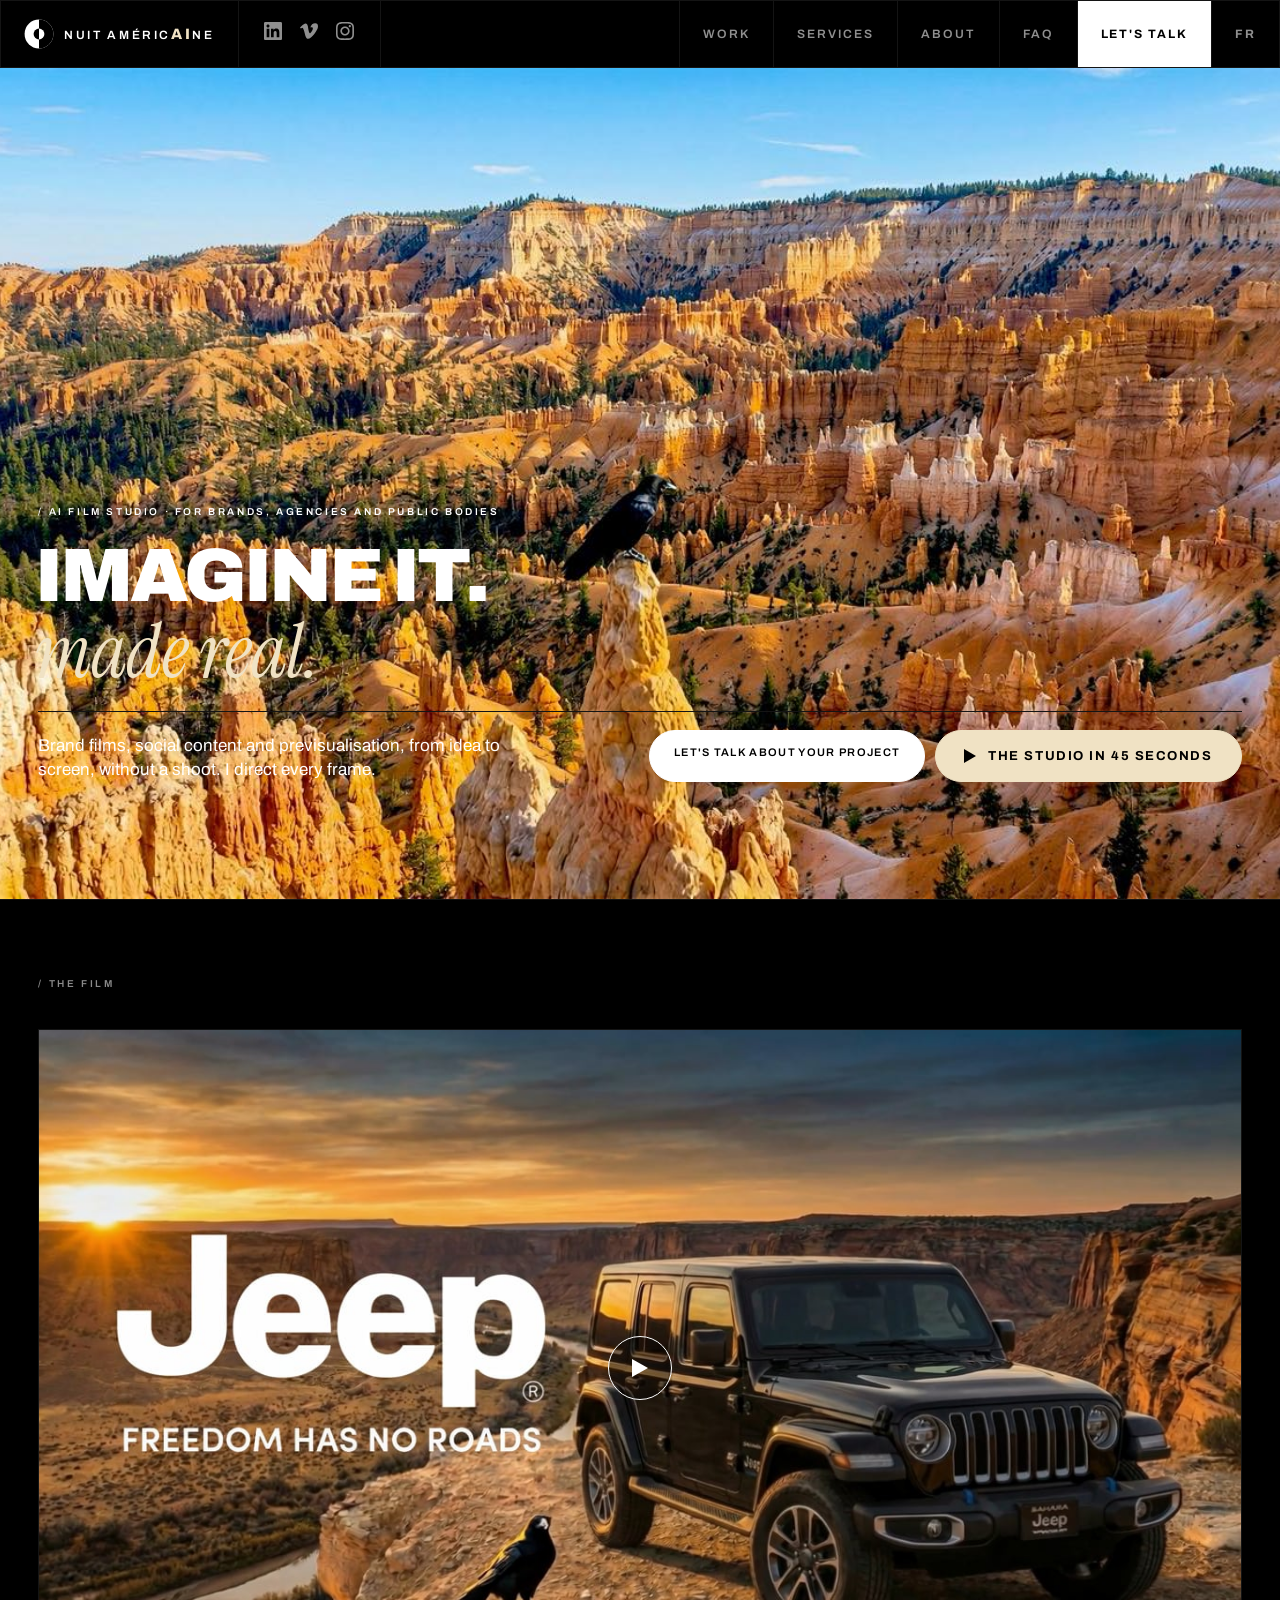
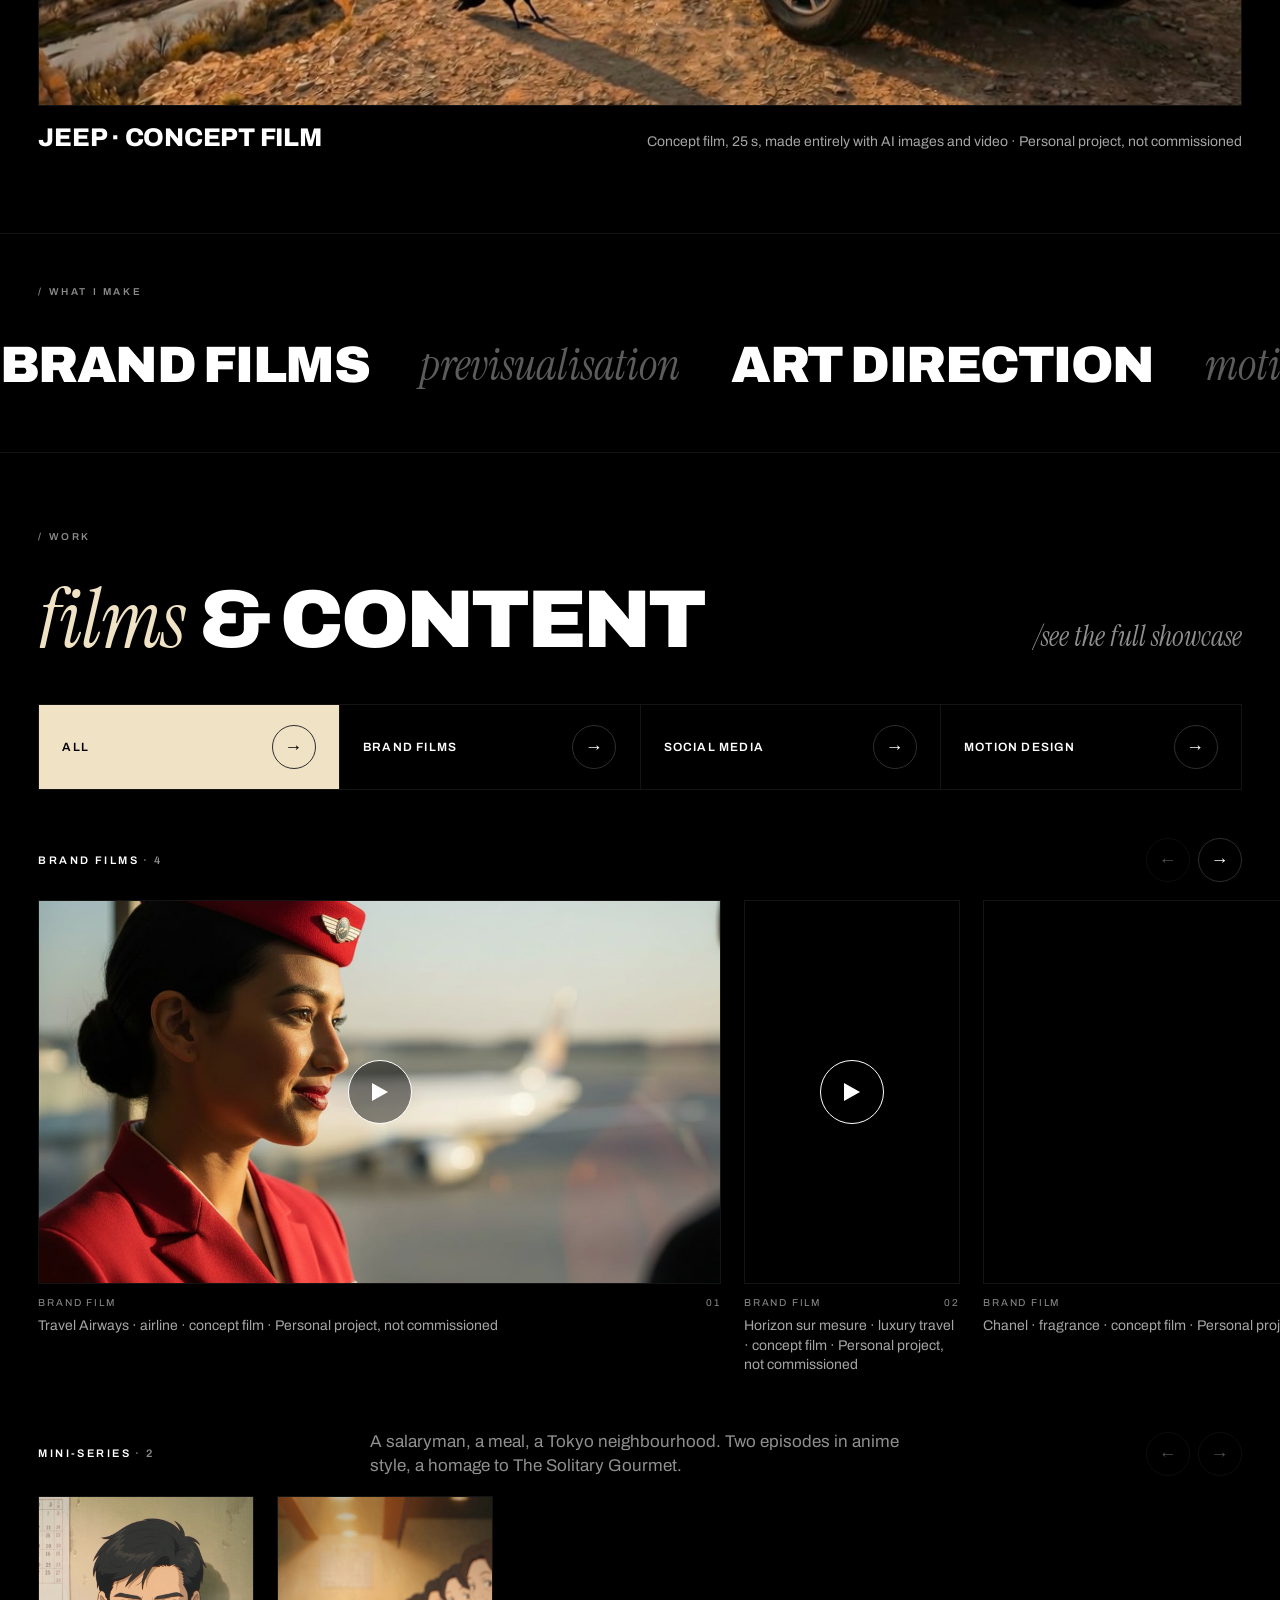
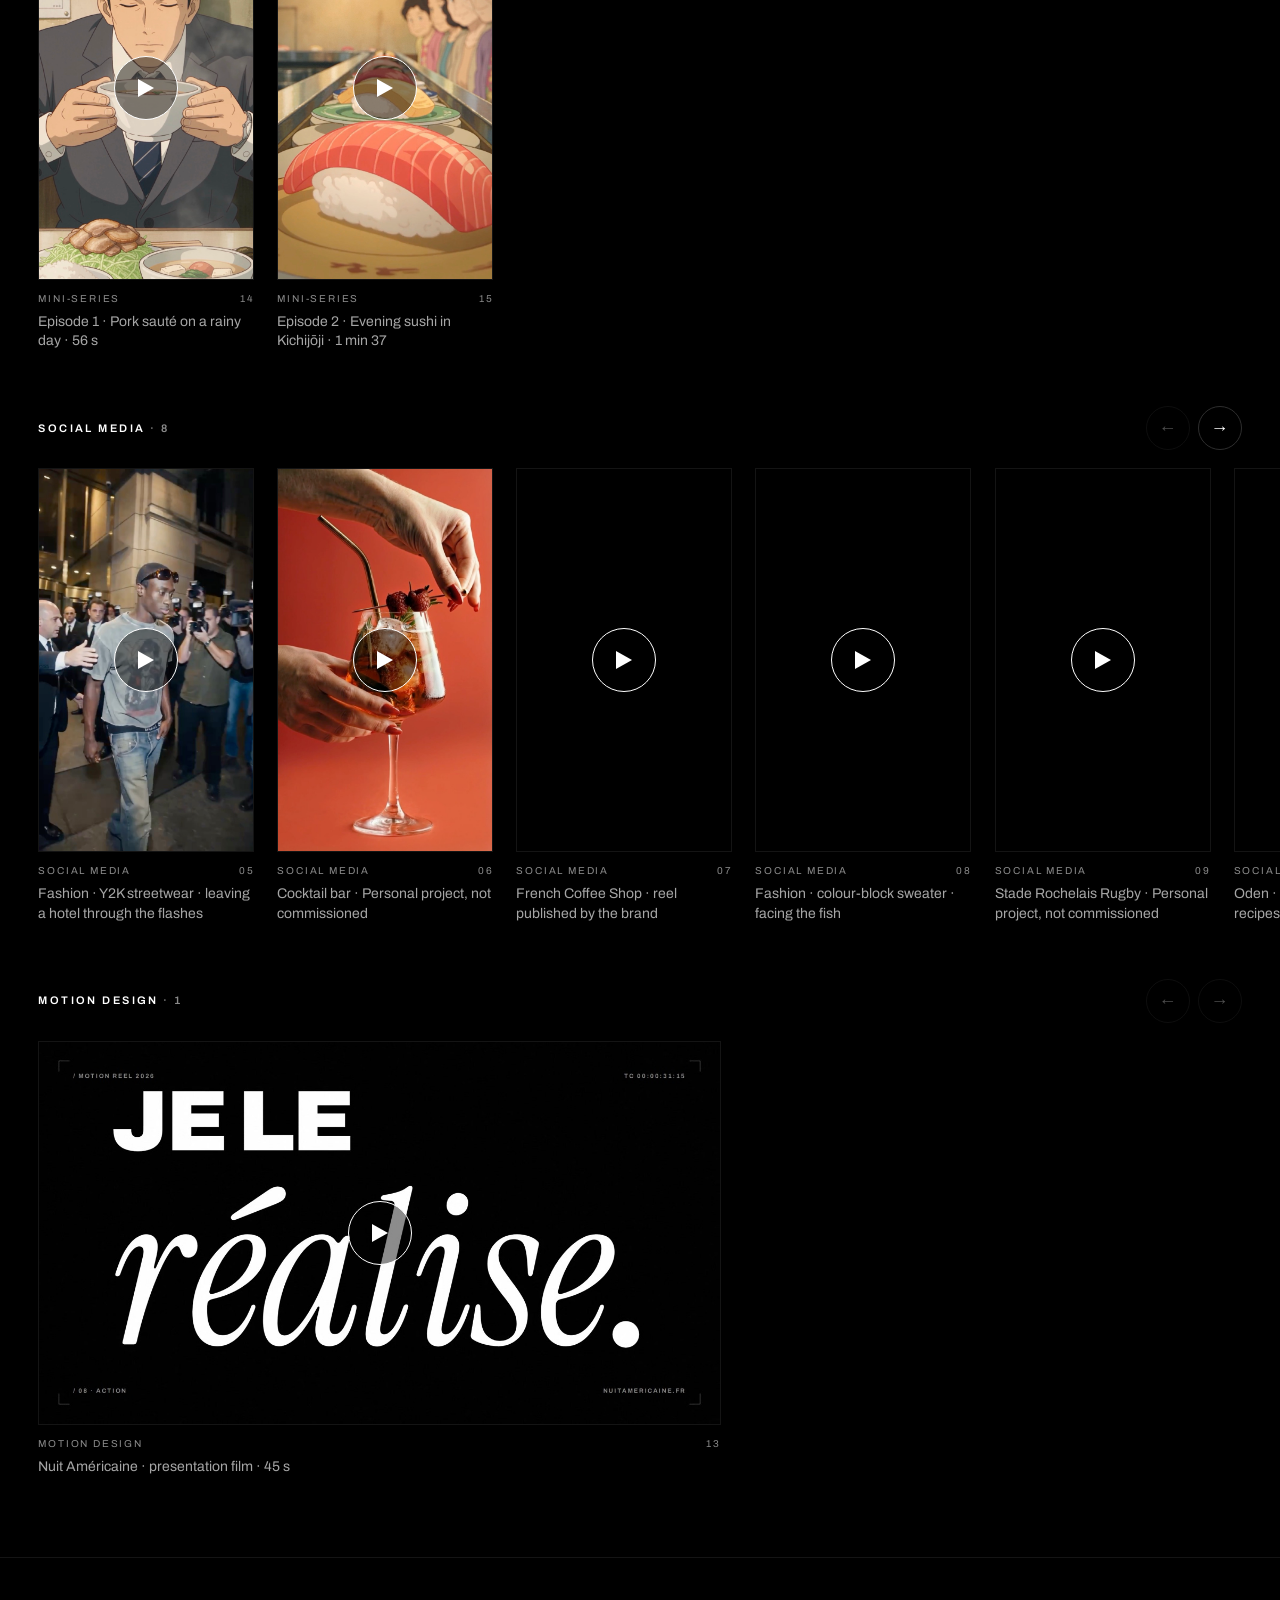
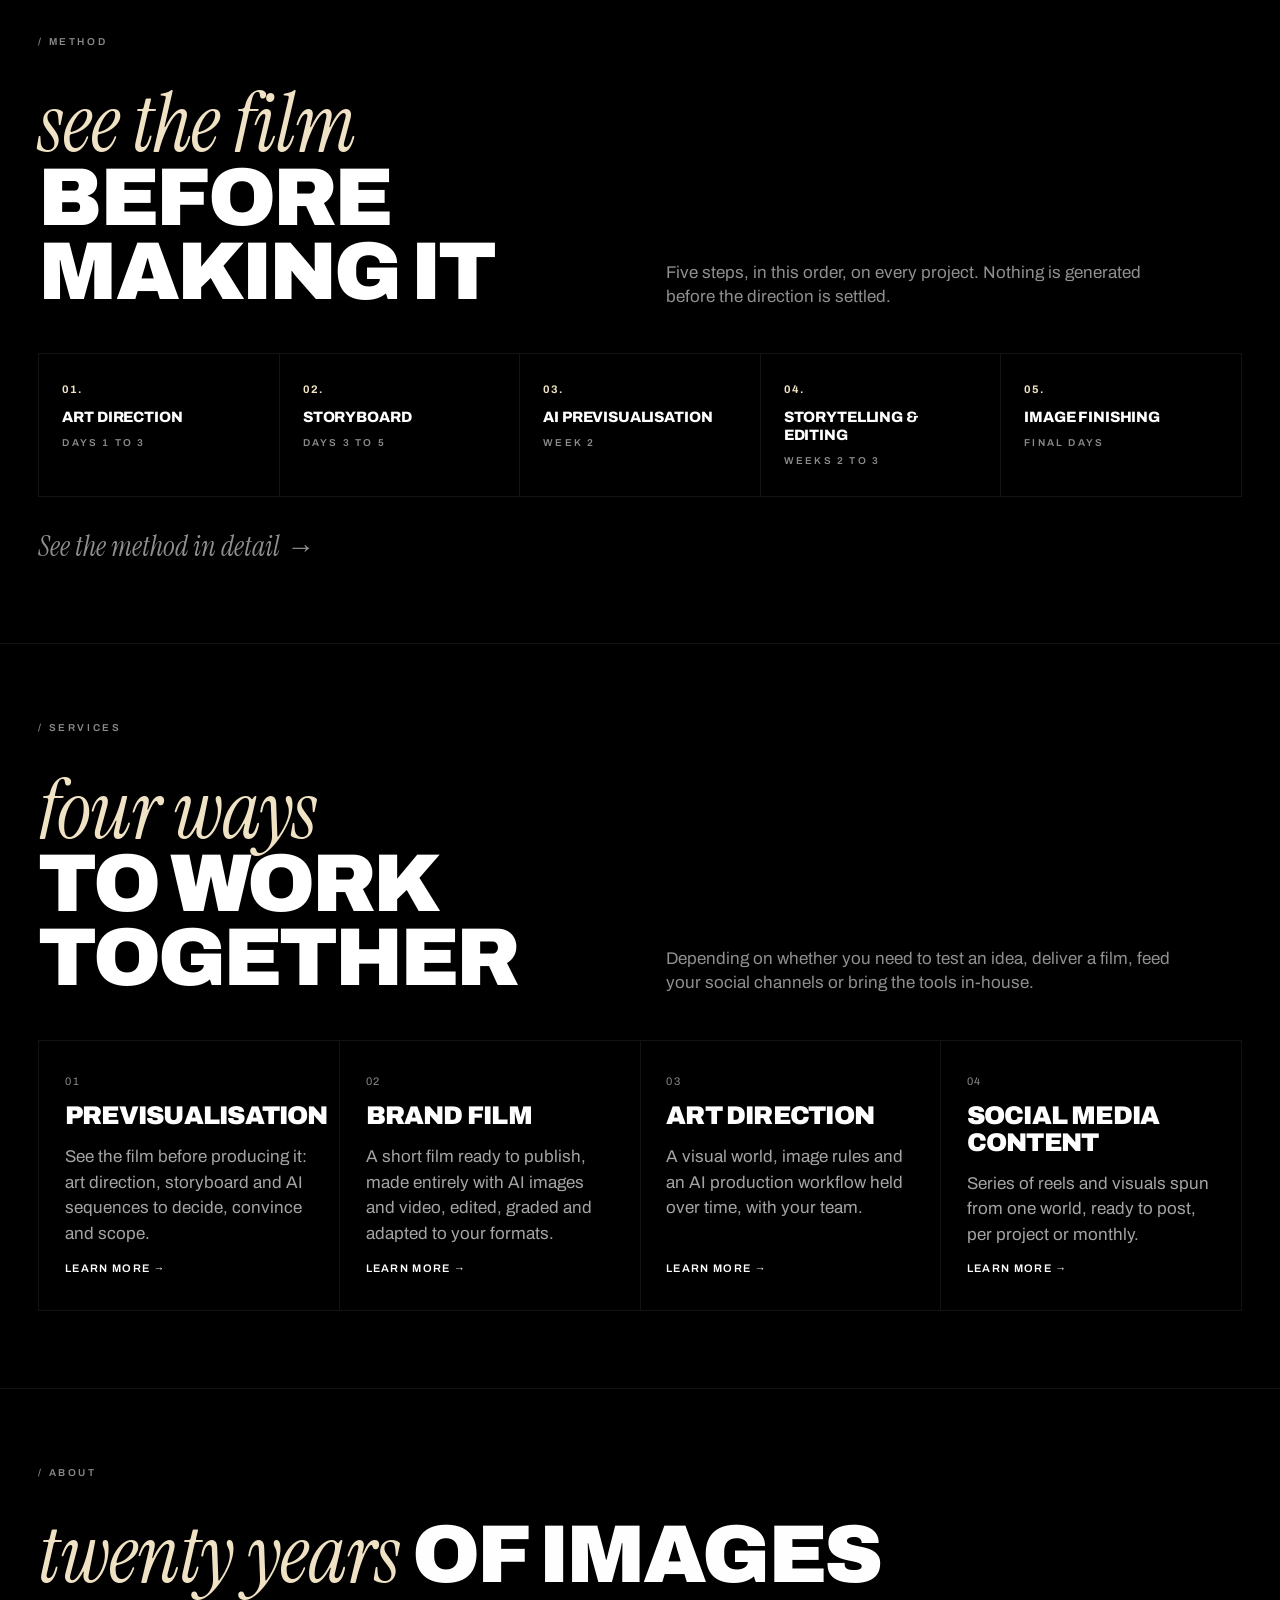
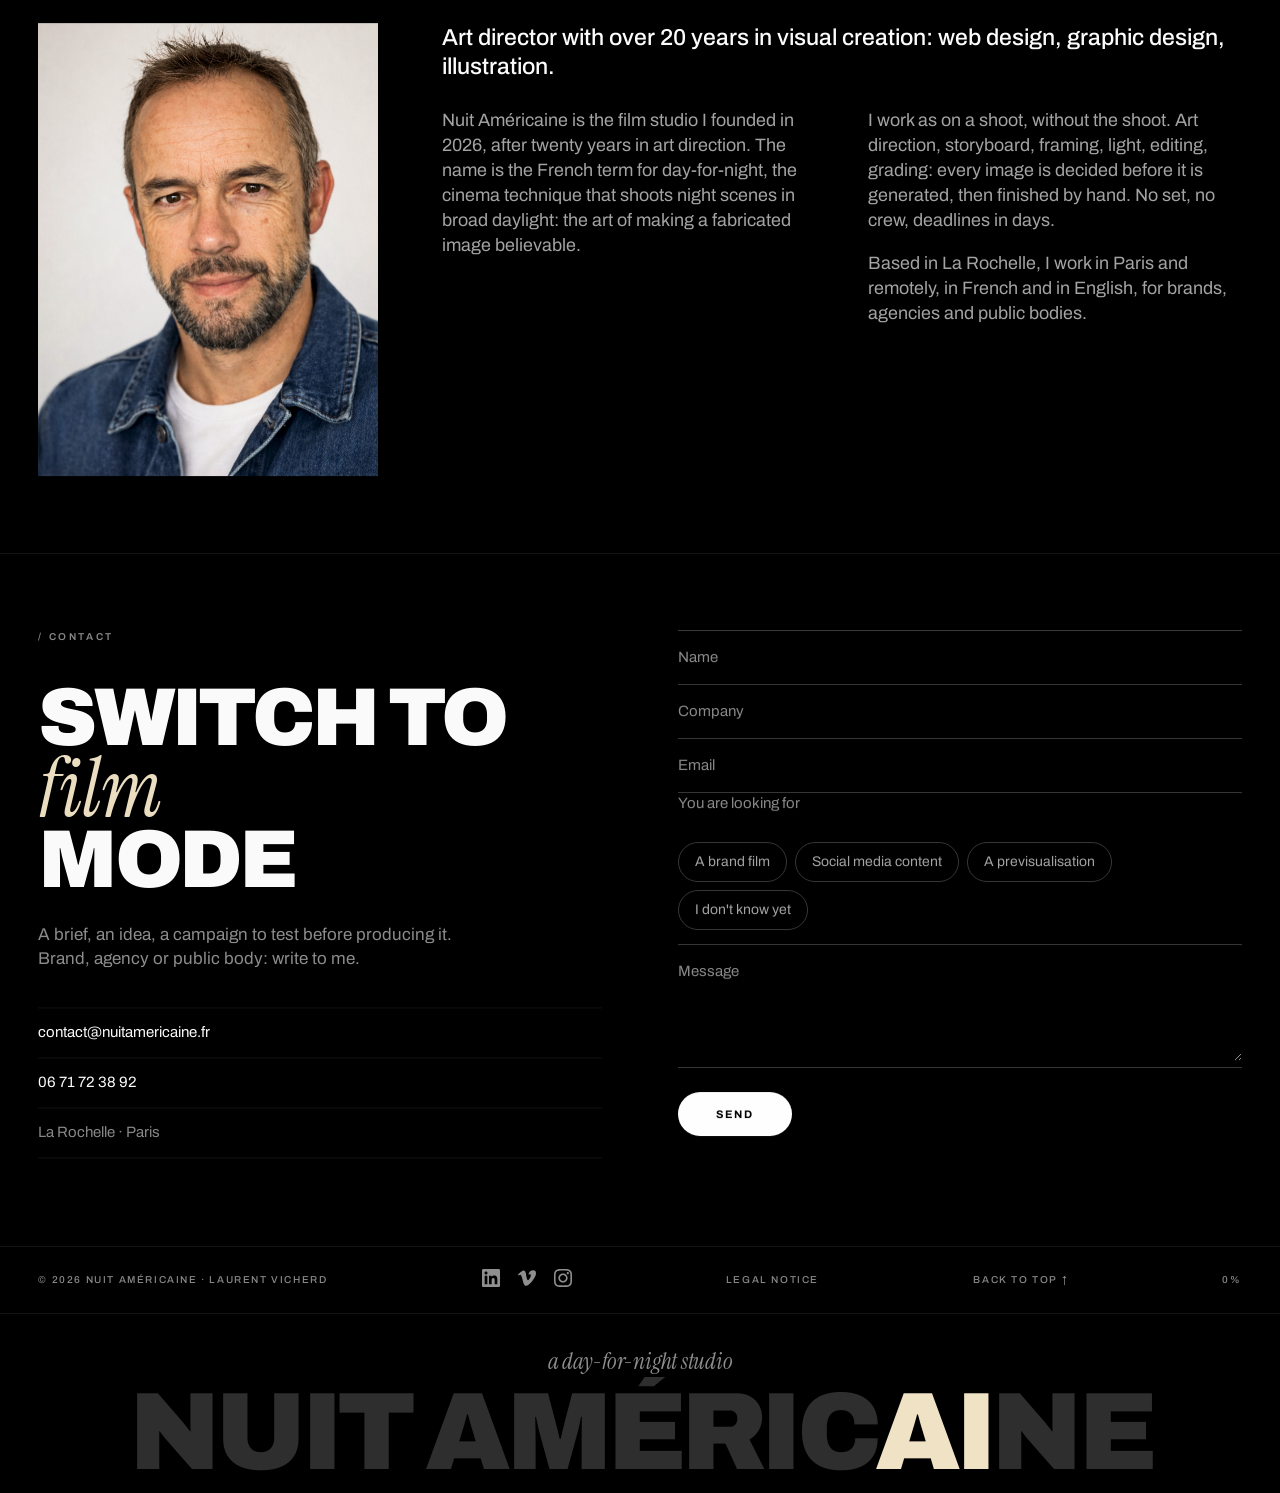
==== commit 18acb52a: "Mise en ligne du 2026-10-20 11:43" ====
--- a/en/index.html
+++ b/en/index.html
@@ -1,3 +1,3 @@
 <!DOCTYPE html><html lang="en" class="no-js"><head><meta charset="utf-8"><meta name="viewport" content="width=device-width, initial-scale=1"><meta name="theme-color" content="#000000"><meta name="author" content="Laurent Vicherd"><script>
       document.documentElement.classList.replace("no-js", "js");
-    </script><link rel="icon" href="/favicon.svg" type="image/svg+xml"><link rel="apple-touch-icon" href="/apple-touch-icon.png"><link rel="sitemap" href="/sitemap-index.xml"><link rel="preload" href="/fonts/archivo-latin-wght-normal.woff2" as="font" type="font/woff2" crossorigin><link rel="preload" href="/fonts/instrument-serif-latin-400-italic.woff2" as="font" type="font/woff2" crossorigin><title>Nuit Américaine · AI video studio, by Laurent Vicherd</title><meta name="description" content="Nuit Américaine, an AI video studio in La Rochelle and Paris, led by art director Laurent Vicherd. Brand films, social media content and previsualisation, produced entirely with AI."><link rel="canonical" href="https://nuitamericaine.fr/en/"><meta property="og:type" content="website"><meta property="og:site_name" content="Nuit Américaine · agence de création vidéo IA"><meta property="og:locale" content="en_GB"><link rel="alternate" hreflang="fr" href="https://nuitamericaine.fr/"><link rel="alternate" hreflang="en" href="https://nuitamericaine.fr/en/"><link rel="alternate" hreflang="x-default" href="https://nuitamericaine.fr/"><meta property="og:title" content="Nuit Américaine · AI video studio, by Laurent Vicherd"><meta property="og:description" content="Nuit Américaine, an AI video studio in La Rochelle and Paris, led by art director Laurent Vicherd. Brand films, social media content and previsualisation, produced entirely with AI."><meta property="og:url" content="https://nuitamericaine.fr/en/"><meta property="og:image" content="https://nuitamericaine.fr/images/og-image.jpg"><meta property="og:image:width" content="1200"><meta property="og:image:height" content="630"><meta property="og:image:alt" content="Nuit Américaine, agence de création vidéo IA · Laurent Vicherd, directeur artistique"><meta name="twitter:card" content="summary_large_image"><meta name="twitter:title" content="Nuit Américaine · AI video studio, by Laurent Vicherd"><meta name="twitter:description" content="Nuit Américaine, an AI video studio in La Rochelle and Paris, led by art director Laurent Vicherd. Brand films, social media content and previsualisation, produced entirely with AI."><meta name="twitter:image" content="https://nuitamericaine.fr/images/og-image.jpg"><meta name="twitter:image:alt" content="Nuit Américaine, agence de création vidéo IA · Laurent Vicherd, directeur artistique"><script type="application/ld+json">{"@context":"https://schema.org","@type":["Organization","LocalBusiness"],"@id":"https://nuitamericaine.fr/#organization","name":"Nuit Américaine","alternateName":"Nuit Americaine","url":"https://nuitamericaine.fr","logo":"https://nuitamericaine.fr/icon-512.png","image":"https://nuitamericaine.fr/images/og-image.jpg","description":"Nuit Américaine, an AI video studio in La Rochelle and Paris, led by art director Laurent Vicherd. Brand films, social media content and previsualisation, produced entirely with AI.","email":"contact@nuitamericaine.fr","telephone":"+33671723892","founder":{"@type":"Person","name":"Laurent Vicherd"},"address":{"@type":"PostalAddress","addressLocality":"La Rochelle","addressRegion":"Nouvelle-Aquitaine","addressCountry":"FR"},"areaServed":["La Rochelle","Paris","France","Europe"],"knowsLanguage":["fr","en"],"makesOffer":[{"@type":"Offer","itemOffered":{"@type":"Service","name":"Previsualisation"}},{"@type":"Offer","itemOffered":{"@type":"Service","name":"Brand film"}},{"@type":"Offer","itemOffered":{"@type":"Service","name":"Art direction"}},{"@type":"Offer","itemOffered":{"@type":"Service","name":"Social media content"}}],"sameAs":["https://www.linkedin.com/in/lvicherd/","https://vimeo.com/showcase/12160881"]}</script><script type="application/ld+json">{"@context":"https://schema.org","@type":"Person","name":"Laurent Vicherd","jobTitle":"Directeur artistique, créateur vidéo IA et réalisateur","description":"Nuit Américaine, an AI video studio in La Rochelle and Paris, led by art director Laurent Vicherd. Brand films, social media content and previsualisation, produced entirely with AI.","url":"https://nuitamericaine.fr","image":"https://nuitamericaine.fr/images/og-image.jpg","email":"mailto:contact@nuitamericaine.fr","telephone":"+33671723892","address":{"@type":"PostalAddress","addressLocality":"La Rochelle","addressRegion":"Nouvelle-Aquitaine","addressCountry":"FR"},"knowsLanguage":[{"@type":"Language","name":"Français","alternateName":"fr"},{"@type":"Language","name":"Anglais","alternateName":"en"}],"knowsAbout":["Direction artistique","Prévisualisation cinématographique","Vidéo générée par IA","Contenus réseaux sociaux","Motion design","Narration visuelle","Colorimétrie"],"worksFor":{"@id":"https://nuitamericaine.fr/#organization"},"sameAs":["https://www.linkedin.com/in/lvicherd/","https://vimeo.com/showcase/12160881"]}</script><link rel="stylesheet" href="/_astro/Footer.DX5v9vsR.css"><link rel="stylesheet" href="/_astro/Contact.DPKjSis9.css"></head><body><a class="skip-link" href="#top">Aller au contenu</a><header class="_wbp8n1"><nav class="_0O6ddc" aria-label="Main navigation"><a class="_5jztdh _KssVgu" href="#top"><svg class="_oegGxY" viewBox="0 0 100 100" aria-hidden="true" focusable="false"><defs><clipPath id="na-h"><rect x="50" y="0" width="50" height="100"></rect></clipPath></defs><circle cx="50" cy="50" r="48" fill="#fff"></circle><circle cx="50" cy="50" r="48" fill="#000" clip-path="url(#na-h)"></circle><circle cx="50" cy="50" r="18" fill="#000"></circle><circle cx="50" cy="50" r="18" fill="#fff" clip-path="url(#na-h)"></circle></svg><span class="_LylGI-">Nuit Améric<span class="_NhfbE0">ai</span>ne</span><span class="visually-hidden">, back to top</span></a><span class="_5jztdh _innQ03"><ul class="_6sXvDL" aria-label="Réseaux et profils"><li><a class="_XAW3bi" href="https://www.linkedin.com/in/lvicherd/" target="_blank" rel="noopener"><svg class="_UkfkSz" viewBox="0 0 24 24" aria-hidden="true" focusable="false"><path fill="currentColor" d="M20.447 20.452h-3.554v-5.569c0-1.328-.027-3.037-1.852-3.037-1.853 0-2.136 1.445-2.136 2.939v5.667H9.351V9h3.414v1.561h.046c.477-.9 1.637-1.85 3.37-1.85 3.601 0 4.267 2.37 4.267 5.455v6.286zM5.337 7.433c-1.144 0-2.063-.926-2.063-2.065 0-1.138.92-2.063 2.063-2.063 1.14 0 2.064.925 2.064 2.063 0 1.139-.925 2.065-2.064 2.065zm1.782 13.019H3.555V9h3.564v11.452zM22.225 0H1.771C.792 0 0 .774 0 1.729v20.542C0 23.227.792 24 1.771 24h20.451C23.2 24 24 23.227 24 22.271V1.729C24 .774 23.2 0 22.222 0h.003z"></path></svg><span class="visually-hidden">LinkedIn</span><span class="visually-hidden">(nouvelle fenêtre)</span></a></li><li><a class="_XAW3bi" href="https://vimeo.com/showcase/12160881" target="_blank" rel="noopener"><svg class="_UkfkSz" viewBox="0 0 24 24" aria-hidden="true" focusable="false"><path fill="currentColor" d="M23.9765 6.4168c-.105 2.338-1.739 5.5429-4.894 9.6088-3.2679 4.247-6.0258 6.3699-8.2898 6.3699-1.409 0-2.578-1.294-3.553-3.881l-1.9179-7.1138c-.719-2.584-1.488-3.878-2.312-3.878-.179 0-.806.378-1.881 1.132l-1.129-1.457a315.06 315.06 0 0 0 3.501-3.1279c1.579-1.368 2.765-2.085 3.554-2.159 1.867-.18 3.016 1.1 3.447 3.838.465 2.953.789 4.789.971 5.507.539 2.45 1.131 3.674 1.776 3.674.502 0 1.256-.796 2.265-2.385 1.004-1.589 1.54-2.797 1.612-3.628.144-1.371-.395-2.061-1.614-2.061-.574 0-1.167.121-1.777.391 1.186-3.868 3.434-5.757 6.762-5.637 2.473.06 3.628 1.664 3.493 4.797l-.013.01z"></path></svg><span class="visually-hidden">Vimeo</span><span class="visually-hidden">(nouvelle fenêtre)</span></a></li></ul></span><span class="_5jztdh _wGS1Yd" aria-hidden="true"></span><span class="_5jztdh _672JQn"><a class="_-FFBN1" href="#projets">Work</a></span><span class="_5jztdh _672JQn"><a class="_-FFBN1" href="/en/services">Services</a></span><span class="_5jztdh _672JQn"><a class="_-FFBN1" href="#apropos">About</a></span><span class="_5jztdh _672JQn"><a class="_-FFBN1" href="/en/services#faq">FAQ</a></span><span class="_5jztdh _gAZI0k"><a class="_b3pAGg" href="#contact">Let&#39;s talk</a></span><span class="_5jztdh _28Ge5Y"><a class="_ID6BMH" href="/" lang="fr" hreflang="fr">FR</a></span></nav></header><main><section class="_EOciAQ" id="top"><div class="_E2s0Wj" aria-hidden="true"><video class="_4njW0q" data-hero-video poster="/images/hero-poster.jpg" muted loop playsinline preload="metadata" tabindex="-1"><source src="/videos/hero.mp4" type="video/mp4"></video></div><p class="_DRItm-" data-reveal>/ AI film studio · for brands, agencies and public bodies</p><h1 class="_-aDW0U" data-reveal>Imagine it.<br><span class="_s-t-P8">made real.</span></h1><div class="_HkXryt" data-reveal><p class="_ezBkP9">Brand films, social content and previsualisation, from idea to screen, without a shoot. I direct every frame.</p><div class="_1n6pRi"><a class="_N9rGZK _R1KWrd" href="#contact">Let&#39;s talk about your project</a><a class="_N9rGZK _MfQy-w" href="#film-studio" data-play-studio><svg class="_RhfrwD" width="12" height="14" viewBox="0 0 12 14" fill="currentColor" aria-hidden="true"><path d="M0 0L12 7L0 14Z"></path></svg>The studio in 45 seconds</a></div></div></section><section class="_SEMcE3" aria-labelledby="film-titre"><p class="_TMqPRM" data-reveal>/ The film</p><div class="_PsSI9Y" data-reveal><button class="_bNBcaM" type="button" data-video-facade data-video-id="1176150664" data-video-title="Jeep · concept film" aria-label="Play film Jeep · concept film on Vimeo"><img class="_WXocgA" src="/images/posters/video-04.jpg" alt="Opening frame of the Jeep concept film: a 4x4 on the edge of a canyon at sunset." width="1280" height="720" decoding="async"><span class="_K4FplE" aria-hidden="true"><svg width="16" height="18" viewBox="0 0 16 18" fill="currentColor"><path d="M0 0L16 9L0 18Z"></path></svg></span></button><noscript><a class="_5IlY3P" href="https://vimeo.com/1176150664" target="_blank" rel="noopener"><img class="_WXocgA" src="/images/posters/video-04.jpg" alt="Opening frame of the Jeep concept film: a 4x4 on the edge of a canyon at sunset." width="1280" height="720"><span class="_lrZxmO">Vimeo ↗</span></a></noscript></div><div class="_QE5AT4" data-reveal><h2 class="_oQU0Nr" id="film-titre">Jeep · concept film</h2><p class="_DXHihj">Concept film, 25 s, made entirely with AI images and video · Personal project, not commissioned</p></div></section><section class="_0sg8S0" aria-label="What I make"><p class="_gAsKgn">/ What I make</p><div class="_cw5gLJ"><div class="_ScFVD5"><span class="_ceEhWp">Brand films</span><span class="_aMwuZ1">previsualisation</span><span class="_ceEhWp">Art direction</span><span class="_aMwuZ1">motion design</span><span class="_ceEhWp">Visual storytelling</span><span class="_aMwuZ1">colour grading</span><span class="_ceEhWp">Social media content</span><span class="_aMwuZ1">reels &amp; series</span></div><div class="_ScFVD5" aria-hidden="true"><span class="_ceEhWp">Brand films</span><span class="_aMwuZ1">previsualisation</span><span class="_ceEhWp">Art direction</span><span class="_aMwuZ1">motion design</span><span class="_ceEhWp">Visual storytelling</span><span class="_aMwuZ1">colour grading</span><span class="_ceEhWp">Social media content</span><span class="_aMwuZ1">reels &amp; series</span></div></div></section><section class="_XnP-DE" id="projets" data-projects><p class="_xaM4bd" data-reveal>/ Work</p><div class="_LKcLnQ" data-reveal><h2 class="_h4AxAI"><span class="_HndAAG">films</span> &amp; content</h2><a class="_Z-y7u-" href="https://vimeo.com/showcase/12160881" target="_blank" rel="noopener">/see the full showcase <span class="visually-hidden">(new window)</span></a></div><ul class="ruled-grid _-sAWyq" aria-label="Filter the work by category" data-reveal><li class="ruled-cell _ffMfDf"><button class="_nqh50D" type="button" data-filter="tous" data-filter-label="All" aria-pressed="true"><span>All</span><span class="_gTnR7n" aria-hidden="true">→</span></button></li><li class="ruled-cell _ffMfDf"><button class="_nqh50D" type="button" data-filter="films-de-marque" data-filter-label="Brand films" aria-pressed="false"><span>Brand films</span><span class="_gTnR7n" aria-hidden="true">→</span></button></li><li class="ruled-cell _ffMfDf"><button class="_nqh50D" type="button" data-filter="reseaux-sociaux" data-filter-label="Social media" aria-pressed="false"><span>Social media</span><span class="_gTnR7n" aria-hidden="true">→</span></button></li><li class="ruled-cell _ffMfDf"><button class="_nqh50D" type="button" data-filter="motion-design" data-filter-label="Motion design" aria-pressed="false"><span>Motion design</span><span class="_gTnR7n" aria-hidden="true">→</span></button></li></ul><p class="visually-hidden" data-filter-status aria-live="polite"></p><div class="_xYwr3K" data-carousel data-reveal><div class="_NORXC7"><p class="_hjZiLB" id="bandeau-films">Brand films<span class="_Fj1w9S" aria-hidden="true"> · 4</span></p><div class="_FFjGPI"><button class="_gTnR7n" type="button" data-carousel-prev aria-label="Brand films : previous">←</button><button class="_gTnR7n" type="button" data-carousel-next aria-label="Brand films : next">→</button></div></div><div class="_KVOR9C" data-carousel-track tabindex="0" role="region" aria-labelledby="bandeau-films"><div data-categories="films-de-marque" data-orientation="landscape"><div class="_p1DOcI"><button class="_bNBcaM" type="button" data-video-facade data-video-id="1174697975" data-video-title="Travel Airways · concept film" aria-label="Play Brand film 01 on Vimeo"><img class="_WXocgA" src="/images/posters/video-01.jpg" alt="Opening frame of the Travel Airways concept film." width="1280" height="720" loading="lazy" decoding="async"><span class="_K4FplE" aria-hidden="true"><svg width="16" height="18" viewBox="0 0 16 18" fill="currentColor"><path d="M0 0L16 9L0 18Z"></path></svg></span></button><noscript><a class="_5IlY3P" href="https://vimeo.com/1174697975" target="_blank" rel="noopener"><img class="_WXocgA" src="/images/posters/video-01.jpg" alt="Opening frame of the Travel Airways concept film." width="1280" height="720"><span class="_lrZxmO">Play Brand film 01 on Vimeo ↗</span></a></noscript></div><p class="_GtajoO"><span>Brand film</span><span>01</span></p><p class="_srpc16">Travel Airways · airline · concept film · Personal project, not commissioned</p></div><div data-categories="films-de-marque" data-orientation="portrait"><div class="_p1DOcI _r8mpt8"><button class="_bNBcaM" type="button" data-video-facade data-video-id="1174701593" data-video-title="Horizon sur mesure · luxury travel, concept film" aria-label="Play Brand film 02 on Vimeo"><img class="_WXocgA" src="/images/posters/video-02.jpg" alt="A couple sitting in front of the blue domes of Santorini, above the sea." width="720" height="1280" loading="lazy" decoding="async"><span class="_K4FplE" aria-hidden="true"><svg width="16" height="18" viewBox="0 0 16 18" fill="currentColor"><path d="M0 0L16 9L0 18Z"></path></svg></span></button><noscript><a class="_5IlY3P" href="https://vimeo.com/1174701593" target="_blank" rel="noopener"><img class="_WXocgA" src="/images/posters/video-02.jpg" alt="A couple sitting in front of the blue domes of Santorini, above the sea." width="720" height="1280"><span class="_lrZxmO">Play Brand film 02 on Vimeo ↗</span></a></noscript></div><p class="_GtajoO"><span>Brand film</span><span>02</span></p><p class="_srpc16">Horizon sur mesure · luxury travel · concept film · Personal project, not commissioned</p></div><div data-categories="films-de-marque" data-orientation="landscape"><div class="_p1DOcI"><button class="_bNBcaM" type="button" data-video-facade data-video-id="1189665061" data-video-title="Chanel · fragrance, concept film" aria-label="Play Brand film 03 on Vimeo"><img class="_WXocgA" src="/images/posters/video-03.jpg" alt="Opening frame of the fragrance concept film." width="1280" height="720" loading="lazy" decoding="async"><span class="_K4FplE" aria-hidden="true"><svg width="16" height="18" viewBox="0 0 16 18" fill="currentColor"><path d="M0 0L16 9L0 18Z"></path></svg></span></button><noscript><a class="_5IlY3P" href="https://vimeo.com/1189665061" target="_blank" rel="noopener"><img class="_WXocgA" src="/images/posters/video-03.jpg" alt="Opening frame of the fragrance concept film." width="1280" height="720"><span class="_lrZxmO">Play Brand film 03 on Vimeo ↗</span></a></noscript></div><p class="_GtajoO"><span>Brand film</span><span>03</span></p><p class="_srpc16">Chanel · fragrance · concept film · Personal project, not commissioned</p></div><div data-categories="films-de-marque" data-orientation="landscape"><div class="_p1DOcI"><button class="_bNBcaM" type="button" data-video-facade data-video-id="1176150664" data-video-title="Jeep · concept film" aria-label="Play Brand film 04 on Vimeo"><img class="_WXocgA" src="/images/posters/video-04.jpg" alt="Opening frame of the Jeep concept film." width="1280" height="720" loading="lazy" decoding="async"><span class="_K4FplE" aria-hidden="true"><svg width="16" height="18" viewBox="0 0 16 18" fill="currentColor"><path d="M0 0L16 9L0 18Z"></path></svg></span></button><noscript><a class="_5IlY3P" href="https://vimeo.com/1176150664" target="_blank" rel="noopener"><img class="_WXocgA" src="/images/posters/video-04.jpg" alt="Opening frame of the Jeep concept film." width="1280" height="720"><span class="_lrZxmO">Play Brand film 04 on Vimeo ↗</span></a></noscript></div><p class="_GtajoO"><span>Brand film</span><span>04</span></p><p class="_srpc16">Jeep · automotive · concept film · Personal project, not commissioned</p></div></div></div><div class="_xYwr3K" data-carousel data-reveal><div class="_NORXC7"><p class="_hjZiLB" id="bandeau-reels">Social media<span class="_Fj1w9S" aria-hidden="true"> · 8</span></p><div class="_FFjGPI"><button class="_gTnR7n" type="button" data-carousel-prev aria-label="Social media : previous">←</button><button class="_gTnR7n" type="button" data-carousel-next aria-label="Social media : next">→</button></div></div><div class="_KVOR9C" data-carousel-track tabindex="0" role="region" aria-labelledby="bandeau-reels"><div data-categories="reseaux-sociaux" data-orientation="portrait"><div class="_p1DOcI _r8mpt8"><button class="_bNBcaM" type="button" data-video-facade data-video-src="/videos/reels/reel-mode-flashs.mp4" data-video-title="Fashion · out through the flashes" aria-label="Play the video “Fashion · Y2K streetwear · leaving a hotel through the flashes”"><img class="_WXocgA" src="/images/posters/reel-mode-flashs.jpg" alt="A young man in a vintage tee walks through a wall of photographers outside a hotel at night." width="720" height="1280" loading="lazy" decoding="async"><span class="_K4FplE" aria-hidden="true"><svg width="16" height="18" viewBox="0 0 16 18" fill="currentColor"><path d="M0 0L16 9L0 18Z"></path></svg></span></button><noscript><a class="_5IlY3P" href="/videos/reels/reel-mode-flashs.mp4" target="_blank" rel="noopener"><img class="_WXocgA" src="/images/posters/reel-mode-flashs.jpg" alt="A young man in a vintage tee walks through a wall of photographers outside a hotel at night." width="720" height="1280"><span class="_lrZxmO">Play the video “Fashion · Y2K streetwear · leaving a hotel through the flashes” ↗</span></a></noscript></div><p class="_GtajoO"><span>Social media</span><span>05</span></p><p class="_srpc16">Fashion · Y2K streetwear · leaving a hotel through the flashes</p></div><div data-categories="reseaux-sociaux" data-orientation="portrait"><div class="_p1DOcI _r8mpt8"><button class="_bNBcaM" type="button" data-video-facade data-video-src="/videos/reels/reel-bar-cocktails.mp4" data-video-title="Cocktail bar · vertical reel" aria-label="Play the video “Cocktail bar · Personal project, not commissioned”"><img class="_WXocgA" src="/images/posters/reel-bar-cocktails.jpg" alt="A hand drops raspberries onto a cocktail, red background." width="720" height="1280" loading="lazy" decoding="async"><span class="_K4FplE" aria-hidden="true"><svg width="16" height="18" viewBox="0 0 16 18" fill="currentColor"><path d="M0 0L16 9L0 18Z"></path></svg></span></button><noscript><a class="_5IlY3P" href="/videos/reels/reel-bar-cocktails.mp4" target="_blank" rel="noopener"><img class="_WXocgA" src="/images/posters/reel-bar-cocktails.jpg" alt="A hand drops raspberries onto a cocktail, red background." width="720" height="1280"><span class="_lrZxmO">Play the video “Cocktail bar · Personal project, not commissioned” ↗</span></a></noscript></div><p class="_GtajoO"><span>Social media</span><span>06</span></p><p class="_srpc16">Cocktail bar · Personal project, not commissioned</p></div><div data-categories="reseaux-sociaux" data-orientation="portrait"><div class="_p1DOcI _r8mpt8"><button class="_bNBcaM" type="button" data-video-facade data-video-src="/videos/reels/reel-french-coffee-shop.mp4" data-video-title="French Coffee Shop · vertical reel" aria-label="Play the video “French Coffee Shop · reel published by the brand”"><img class="_WXocgA" src="/images/posters/reel-french-coffee-shop.jpg" alt="Steam from a coffee cup draws a shape in the half-light." width="720" height="1280" loading="lazy" decoding="async"><span class="_K4FplE" aria-hidden="true"><svg width="16" height="18" viewBox="0 0 16 18" fill="currentColor"><path d="M0 0L16 9L0 18Z"></path></svg></span></button><noscript><a class="_5IlY3P" href="/videos/reels/reel-french-coffee-shop.mp4" target="_blank" rel="noopener"><img class="_WXocgA" src="/images/posters/reel-french-coffee-shop.jpg" alt="Steam from a coffee cup draws a shape in the half-light." width="720" height="1280"><span class="_lrZxmO">Play the video “French Coffee Shop · reel published by the brand” ↗</span></a></noscript></div><p class="_GtajoO"><span>Social media</span><span>07</span></p><p class="_srpc16">French Coffee Shop · reel published by the brand</p></div><div data-categories="reseaux-sociaux" data-orientation="portrait"><div class="_p1DOcI _r8mpt8"><button class="_bNBcaM" type="button" data-video-facade data-video-src="/videos/reels/reel-mode-aquarium.mp4" data-video-title="Fashion · the aquarium" aria-label="Play the video “Fashion · colour-block sweater · facing the fish”"><img class="_WXocgA" src="/images/posters/reel-mode-aquarium.jpg" alt="A young man in a cap and striped sweater stands in front of a large blue aquarium." width="720" height="1280" loading="lazy" decoding="async"><span class="_K4FplE" aria-hidden="true"><svg width="16" height="18" viewBox="0 0 16 18" fill="currentColor"><path d="M0 0L16 9L0 18Z"></path></svg></span></button><noscript><a class="_5IlY3P" href="/videos/reels/reel-mode-aquarium.mp4" target="_blank" rel="noopener"><img class="_WXocgA" src="/images/posters/reel-mode-aquarium.jpg" alt="A young man in a cap and striped sweater stands in front of a large blue aquarium." width="720" height="1280"><span class="_lrZxmO">Play the video “Fashion · colour-block sweater · facing the fish” ↗</span></a></noscript></div><p class="_GtajoO"><span>Social media</span><span>08</span></p><p class="_srpc16">Fashion · colour-block sweater · facing the fish</p></div><div data-categories="reseaux-sociaux" data-orientation="portrait"><div class="_p1DOcI _r8mpt8"><button class="_bNBcaM" type="button" data-video-facade data-video-src="/videos/reels/reel-stade-rochelais.mp4" data-video-title="Stade Rochelais Rugby · vertical reel" aria-label="Play the video “Stade Rochelais Rugby · Personal project, not commissioned”"><img class="_WXocgA" src="/images/posters/reel-stade-rochelais.jpg" alt="A rugby ball on the harbour quay, surrounded by light." width="720" height="1280" loading="lazy" decoding="async"><span class="_K4FplE" aria-hidden="true"><svg width="16" height="18" viewBox="0 0 16 18" fill="currentColor"><path d="M0 0L16 9L0 18Z"></path></svg></span></button><noscript><a class="_5IlY3P" href="/videos/reels/reel-stade-rochelais.mp4" target="_blank" rel="noopener"><img class="_WXocgA" src="/images/posters/reel-stade-rochelais.jpg" alt="A rugby ball on the harbour quay, surrounded by light." width="720" height="1280"><span class="_lrZxmO">Play the video “Stade Rochelais Rugby · Personal project, not commissioned” ↗</span></a></noscript></div><p class="_GtajoO"><span>Social media</span><span>09</span></p><p class="_srpc16">Stade Rochelais Rugby · Personal project, not commissioned</p></div><div data-categories="reseaux-sociaux" data-orientation="portrait"><div class="_p1DOcI _r8mpt8"><button class="_bNBcaM" type="button" data-video-facade data-video-src="/videos/reels/reel-japan-oden.mp4" data-video-title="Oden · Japan Culture series, episode 1" aria-label="Play the video “Oden · Japan Culture series, 12 recipes in anime style”"><img class="_WXocgA" src="/images/posters/reel-japan-oden.jpg" alt="A steaming bowl of oden, drawn in anime style." width="720" height="1280" loading="lazy" decoding="async"><span class="_K4FplE" aria-hidden="true"><svg width="16" height="18" viewBox="0 0 16 18" fill="currentColor"><path d="M0 0L16 9L0 18Z"></path></svg></span></button><noscript><a class="_5IlY3P" href="/videos/reels/reel-japan-oden.mp4" target="_blank" rel="noopener"><img class="_WXocgA" src="/images/posters/reel-japan-oden.jpg" alt="A steaming bowl of oden, drawn in anime style." width="720" height="1280"><span class="_lrZxmO">Play the video “Oden · Japan Culture series, 12 recipes in anime style” ↗</span></a></noscript></div><p class="_GtajoO"><span>Social media</span><span>10</span></p><p class="_srpc16">Oden · Japan Culture series, 12 recipes in anime style</p></div><div data-categories="reseaux-sociaux" data-orientation="portrait"><div class="_p1DOcI _r8mpt8"><button class="_bNBcaM" type="button" data-video-facade data-video-src="/videos/reels/reel-japan-gyoza.mp4" data-video-title="Gyoza · Japan Culture series, episode 2" aria-label="Play the video “Gyoza · Japan Culture series, 12 recipes in anime style”"><img class="_WXocgA" src="/images/posters/reel-japan-gyoza.jpg" alt="Golden gyoza arranged in a circle on a plate, anime style." width="720" height="1280" loading="lazy" decoding="async"><span class="_K4FplE" aria-hidden="true"><svg width="16" height="18" viewBox="0 0 16 18" fill="currentColor"><path d="M0 0L16 9L0 18Z"></path></svg></span></button><noscript><a class="_5IlY3P" href="/videos/reels/reel-japan-gyoza.mp4" target="_blank" rel="noopener"><img class="_WXocgA" src="/images/posters/reel-japan-gyoza.jpg" alt="Golden gyoza arranged in a circle on a plate, anime style." width="720" height="1280"><span class="_lrZxmO">Play the video “Gyoza · Japan Culture series, 12 recipes in anime style” ↗</span></a></noscript></div><p class="_GtajoO"><span>Social media</span><span>11</span></p><p class="_srpc16">Gyoza · Japan Culture series, 12 recipes in anime style</p></div><div data-categories="reseaux-sociaux" data-orientation="portrait"><div class="_p1DOcI _r8mpt8"><button class="_bNBcaM" type="button" data-video-facade data-video-src="/videos/reels/reel-japan-tamagoyaki.mp4" data-video-title="Tamagoyaki · Japan Culture series, episode 3" aria-label="Play the video “Tamagoyaki · Japan Culture series, 12 recipes in anime style”"><img class="_WXocgA" src="/images/posters/reel-japan-tamagoyaki.jpg" alt="A sliced tamagoyaki omelette on a board, anime style." width="720" height="1280" loading="lazy" decoding="async"><span class="_K4FplE" aria-hidden="true"><svg width="16" height="18" viewBox="0 0 16 18" fill="currentColor"><path d="M0 0L16 9L0 18Z"></path></svg></span></button><noscript><a class="_5IlY3P" href="/videos/reels/reel-japan-tamagoyaki.mp4" target="_blank" rel="noopener"><img class="_WXocgA" src="/images/posters/reel-japan-tamagoyaki.jpg" alt="A sliced tamagoyaki omelette on a board, anime style." width="720" height="1280"><span class="_lrZxmO">Play the video “Tamagoyaki · Japan Culture series, 12 recipes in anime style” ↗</span></a></noscript></div><p class="_GtajoO"><span>Social media</span><span>12</span></p><p class="_srpc16">Tamagoyaki · Japan Culture series, 12 recipes in anime style</p></div></div></div><div class="_xYwr3K" id="film-studio" data-carousel data-reveal><div class="_NORXC7"><p class="_hjZiLB" id="bandeau-motion">Motion design<span class="_Fj1w9S" aria-hidden="true"> · 1</span></p><div class="_FFjGPI"><button class="_gTnR7n" type="button" data-carousel-prev aria-label="Motion design : previous">←</button><button class="_gTnR7n" type="button" data-carousel-next aria-label="Motion design : next">→</button></div></div><div class="_KVOR9C" data-carousel-track tabindex="0" role="region" aria-labelledby="bandeau-motion"><div data-categories="motion-design" data-orientation="landscape"><div class="_p1DOcI"><button class="_bNBcaM" type="button" data-video-facade data-video-src="/videos/motion/nuit-americaine-film-45s.mp4" data-video-title="Nuit Américaine · presentation film" aria-label="Play the video “Nuit Américaine · presentation film · 45 s”"><img class="_WXocgA" src="/images/posters/motion-nuit-americaine.jpg" alt="White type on a black background: Je le réalise." width="1280" height="720" loading="lazy" decoding="async"><span class="_K4FplE" aria-hidden="true"><svg width="16" height="18" viewBox="0 0 16 18" fill="currentColor"><path d="M0 0L16 9L0 18Z"></path></svg></span></button><noscript><a class="_5IlY3P" href="/videos/motion/nuit-americaine-film-45s.mp4" target="_blank" rel="noopener"><img class="_WXocgA" src="/images/posters/motion-nuit-americaine.jpg" alt="White type on a black background: Je le réalise." width="1280" height="720"><span class="_lrZxmO">Play the video “Nuit Américaine · presentation film · 45 s” ↗</span></a></noscript></div><p class="_GtajoO"><span>Motion design</span><span>13</span></p><p class="_srpc16">Nuit Américaine · presentation film · 45 s</p></div></div></div></section><section class="_0W0ZS0" id="methode"><p class="_lt0dad" data-reveal>/ Method</p><div class="_y2cVPi" data-reveal><h2 class="_LZNLwN"><span class="_40UCkI">see the film</span><br>before making it</h2><p class="_OAiyo9">Five steps, in this order, on every project. Nothing is generated before the direction is settled.</p></div><ol class="ruled-grid _Nz42IX" data-reveal><li class="ruled-cell _tTGAeN"><span class="_V7Di-e" aria-hidden="true">01.</span><h3 class="_7Nm3Qq">Art direction</h3><p class="_7YDfqR">Days 1 to 3</p></li><li class="ruled-cell _tTGAeN"><span class="_V7Di-e" aria-hidden="true">02.</span><h3 class="_7Nm3Qq">Storyboard</h3><p class="_7YDfqR">Days 3 to 5</p></li><li class="ruled-cell _tTGAeN"><span class="_V7Di-e" aria-hidden="true">03.</span><h3 class="_7Nm3Qq">AI previsualisation</h3><p class="_7YDfqR">Week 2</p></li><li class="ruled-cell _tTGAeN"><span class="_V7Di-e" aria-hidden="true">04.</span><h3 class="_7Nm3Qq">Storytelling &amp; editing</h3><p class="_7YDfqR">Weeks 2 to 3</p></li><li class="ruled-cell _tTGAeN"><span class="_V7Di-e" aria-hidden="true">05.</span><h3 class="_7Nm3Qq">Image finishing</h3><p class="_7YDfqR">Final days</p></li></ol><a class="_zee-TW" href="/en/services#methode" data-reveal>See the method in detail <span aria-hidden="true">→</span></a></section><section class="_C8Rw5n" id="offres"><p class="_BL6vp3" data-reveal>/ Services</p><div class="_FjNcQD" data-reveal><h2 class="_rzcH4T"><span class="_td9NYU">four ways</span><br>to work together</h2><p class="_o4b-FV">Depending on whether you need to test an idea, deliver a film, feed your social channels or bring the tools in-house.</p></div><ul class="ruled-grid _1bD15R" data-reveal><li class="ruled-cell _NCXDlY"><span class="_ABTskn">01</span><h3 class="_prDx4O">Previsualisation</h3><p class="_Dk1xOA">See the film before producing it: art direction, storyboard and AI sequences to decide, convince and scope.</p><a class="_N-cUX2" href="/en/services#offre-01">Learn more <span aria-hidden="true">→</span><span class="visually-hidden">: Previsualisation</span></a></li><li class="ruled-cell _NCXDlY"><span class="_ABTskn">02</span><h3 class="_prDx4O">Brand film</h3><p class="_Dk1xOA">A short film ready to publish, made entirely with AI images and video, edited, graded and adapted to your formats.</p><a class="_N-cUX2" href="/en/services#offre-02">Learn more <span aria-hidden="true">→</span><span class="visually-hidden">: Brand film</span></a></li><li class="ruled-cell _NCXDlY"><span class="_ABTskn">03</span><h3 class="_prDx4O">Art direction</h3><p class="_Dk1xOA">A visual world, image rules and an AI production workflow held over time, with your team.</p><a class="_N-cUX2" href="/en/services#offre-03">Learn more <span aria-hidden="true">→</span><span class="visually-hidden">: Art direction</span></a></li><li class="ruled-cell _NCXDlY"><span class="_ABTskn">04</span><h3 class="_prDx4O">Social media content</h3><p class="_Dk1xOA">Series of reels and visuals spun from one world, ready to post, per project or monthly.</p><a class="_N-cUX2" href="/en/services#offre-04">Learn more <span aria-hidden="true">→</span><span class="visually-hidden">: Social media content</span></a></li></ul></section><section class="_8NB1g2" id="apropos"><p class="_hoVuet" data-reveal>/ About</p><h2 class="_fFT4yi" data-reveal><span class="_Nkcx4z">twenty years</span> of images</h2><div class="_LEgo6w"><img class="_n4HQYo" src="/images/portrait-laurent-vicherd.jpg" alt="Portrait of Laurent Vicherd, art director and AI video creator." width="1200" height="1600" loading="lazy" decoding="async" data-reveal><div class="_BIxaWP" data-reveal><p class="_nbNr-g">Art director with over 20 years in visual creation: web design, graphic design, illustration.</p><div class="_GEBCJz"><p>Nuit Américaine is the film studio I founded in 2026, after twenty years in art direction. The name is the French term for day-for-night, the cinema technique that shoots night scenes in broad daylight: the art of making a fabricated image believable.</p><p>I work as on a shoot, without the shoot. Art direction, storyboard, framing, light, editing, grading: every image is decided before it is generated, then finished by hand. No set, no crew, deadlines in days.</p><p>Based in La Rochelle, I work in Paris and remotely, in French and in English, for brands, agencies and public bodies.</p></div></div></div></section><section class="_61Mlmp" id="contact"><div class="_Hgjl9Q"><div data-reveal><p class="_nDpXAk">/ Contact</p><h2 class="_CF7DfU">Switch to<br><span class="_dVA9Wy">film</span><br>mode</h2><p class="_mYt2Lb">A brief, an idea, a campaign to test before producing it. Brand, agency or public body: write to me.</p><ul class="_EVA3NF"><li class="_EZ3P9N"><a class="_drObLh" href="mailto:contact@nuitamericaine.fr">contact@nuitamericaine.fr</a></li><li class="_EZ3P9N"><a class="_drObLh" href="tel:+33671723892">06 71 72 38 92</a></li><li class="_EZ3P9N _2bRRdD">La Rochelle · Paris</li></ul></div><form class="_b9TcPX" name="contact" method="POST" action="https://formsubmit.co/contact@nuitamericaine.fr" data-contact-form data-endpoint="https://formsubmit.co/ajax/contact@nuitamericaine.fr" data-reveal><input type="hidden" name="_subject" value="New message via nuitamericaine.fr"><input type="hidden" name="_template" value="table"><input type="hidden" name="_next" value="https://nuitamericaine.fr/en/thanks"><p hidden><label>Leave this field empty:<input name="_honey" tabindex="-1" autocomplete="off"></label></p><label class="_hpuJq4"><span class="visually-hidden">Name (required)</span><input class="_HBfIiU" type="text" name="nom" placeholder="Name" required autocomplete="name"></label><label class="_hpuJq4"><span class="visually-hidden">Company (optional)</span><input class="_HBfIiU" type="text" name="entreprise" placeholder="Company" autocomplete="organization"></label><label class="_hpuJq4"><span class="visually-hidden">Email (required)</span><input class="_HBfIiU" type="email" name="email" placeholder="Email" required autocomplete="email"></label><fieldset class="_3fZSYD"><legend class="_wsdWBY">You are looking for</legend><label class="_gzvtdI"><input class="_QhaSu6" type="radio" name="besoin" value="A brand film"><span class="_lmDdSO">A brand film</span></label><label class="_gzvtdI"><input class="_QhaSu6" type="radio" name="besoin" value="Social media content"><span class="_lmDdSO">Social media content</span></label><label class="_gzvtdI"><input class="_QhaSu6" type="radio" name="besoin" value="A previsualisation"><span class="_lmDdSO">A previsualisation</span></label><label class="_gzvtdI"><input class="_QhaSu6" type="radio" name="besoin" value="I don't know yet"><span class="_lmDdSO">I don&#39;t know yet</span></label></fieldset><label class="_hpuJq4"><span class="visually-hidden">Message (optional)</span><textarea class="_uN2Vqv" name="message" placeholder="Message" rows="4"></textarea></label><button class="_Qo8jYx" type="submit">Send</button><p class="_5e-Rt5" data-form-note aria-live="polite"></p></form></div></section></main><footer class="_I47BEq"><p>© 2026 Nuit Américaine · Laurent Vicherd</p><ul class="_6sXvDL" aria-label="Réseaux et profils"><li><a class="_XAW3bi" href="https://www.linkedin.com/in/lvicherd/" target="_blank" rel="noopener"><svg class="_UkfkSz" viewBox="0 0 24 24" aria-hidden="true" focusable="false"><path fill="currentColor" d="M20.447 20.452h-3.554v-5.569c0-1.328-.027-3.037-1.852-3.037-1.853 0-2.136 1.445-2.136 2.939v5.667H9.351V9h3.414v1.561h.046c.477-.9 1.637-1.85 3.37-1.85 3.601 0 4.267 2.37 4.267 5.455v6.286zM5.337 7.433c-1.144 0-2.063-.926-2.063-2.065 0-1.138.92-2.063 2.063-2.063 1.14 0 2.064.925 2.064 2.063 0 1.139-.925 2.065-2.064 2.065zm1.782 13.019H3.555V9h3.564v11.452zM22.225 0H1.771C.792 0 0 .774 0 1.729v20.542C0 23.227.792 24 1.771 24h20.451C23.2 24 24 23.227 24 22.271V1.729C24 .774 23.2 0 22.222 0h.003z"></path></svg><span class="visually-hidden">LinkedIn</span><span class="visually-hidden">(nouvelle fenêtre)</span></a></li><li><a class="_XAW3bi" href="https://vimeo.com/showcase/12160881" target="_blank" rel="noopener"><svg class="_UkfkSz" viewBox="0 0 24 24" aria-hidden="true" focusable="false"><path fill="currentColor" d="M23.9765 6.4168c-.105 2.338-1.739 5.5429-4.894 9.6088-3.2679 4.247-6.0258 6.3699-8.2898 6.3699-1.409 0-2.578-1.294-3.553-3.881l-1.9179-7.1138c-.719-2.584-1.488-3.878-2.312-3.878-.179 0-.806.378-1.881 1.132l-1.129-1.457a315.06 315.06 0 0 0 3.501-3.1279c1.579-1.368 2.765-2.085 3.554-2.159 1.867-.18 3.016 1.1 3.447 3.838.465 2.953.789 4.789.971 5.507.539 2.45 1.131 3.674 1.776 3.674.502 0 1.256-.796 2.265-2.385 1.004-1.589 1.54-2.797 1.612-3.628.144-1.371-.395-2.061-1.614-2.061-.574 0-1.167.121-1.777.391 1.186-3.868 3.434-5.757 6.762-5.637 2.473.06 3.628 1.664 3.493 4.797l-.013.01z"></path></svg><span class="visually-hidden">Vimeo</span><span class="visually-hidden">(nouvelle fenêtre)</span></a></li></ul><a class="_WpsWel" href="/mentions-legales">Legal notice</a><a class="_WpsWel" href="#top">Back to top ↑</a><p class="_1yeQLV" data-scroll-progress aria-hidden="true">0%</p></footer><p class="_KU-rw1" lang="en">a day-for-night studio</p><div class="_2ynTal" aria-hidden="true"><span class="_caEzy4">Nuit Améric<span class="_GaaWOv">ai</span>ne</span></div><script type="module" src="/_astro/Layout.astro_astro_type_script_index_0_lang.DJnfdJye.js"></script></body></html>+    </script><link rel="icon" href="/favicon.svg" type="image/svg+xml"><link rel="apple-touch-icon" href="/apple-touch-icon.png"><link rel="sitemap" href="/sitemap-index.xml"><link rel="preload" href="/fonts/archivo-latin-wght-normal.woff2" as="font" type="font/woff2" crossorigin><link rel="preload" href="/fonts/instrument-serif-latin-400-italic.woff2" as="font" type="font/woff2" crossorigin><title>Nuit Américaine · AI video studio, by Laurent Vicherd</title><meta name="description" content="Nuit Américaine, an AI video studio in La Rochelle and Paris, led by art director Laurent Vicherd. Brand films, social media content and previsualisation, produced entirely with AI."><link rel="canonical" href="https://nuitamericaine.fr/en/"><meta property="og:type" content="website"><meta property="og:site_name" content="Nuit Américaine · agence de création vidéo IA"><meta property="og:locale" content="en_GB"><link rel="alternate" hreflang="fr" href="https://nuitamericaine.fr/"><link rel="alternate" hreflang="en" href="https://nuitamericaine.fr/en/"><link rel="alternate" hreflang="x-default" href="https://nuitamericaine.fr/"><meta property="og:title" content="Nuit Américaine · AI video studio, by Laurent Vicherd"><meta property="og:description" content="Nuit Américaine, an AI video studio in La Rochelle and Paris, led by art director Laurent Vicherd. Brand films, social media content and previsualisation, produced entirely with AI."><meta property="og:url" content="https://nuitamericaine.fr/en/"><meta property="og:image" content="https://nuitamericaine.fr/images/og-image.jpg"><meta property="og:image:width" content="1200"><meta property="og:image:height" content="630"><meta property="og:image:alt" content="Nuit Américaine, agence de création vidéo IA · Laurent Vicherd, directeur artistique"><meta name="twitter:card" content="summary_large_image"><meta name="twitter:title" content="Nuit Américaine · AI video studio, by Laurent Vicherd"><meta name="twitter:description" content="Nuit Américaine, an AI video studio in La Rochelle and Paris, led by art director Laurent Vicherd. Brand films, social media content and previsualisation, produced entirely with AI."><meta name="twitter:image" content="https://nuitamericaine.fr/images/og-image.jpg"><meta name="twitter:image:alt" content="Nuit Américaine, agence de création vidéo IA · Laurent Vicherd, directeur artistique"><script type="application/ld+json">{"@context":"https://schema.org","@type":["Organization","LocalBusiness"],"@id":"https://nuitamericaine.fr/#organization","name":"Nuit Américaine","alternateName":"Nuit Americaine","url":"https://nuitamericaine.fr","logo":"https://nuitamericaine.fr/icon-512.png","image":"https://nuitamericaine.fr/images/og-image.jpg","description":"Nuit Américaine, an AI video studio in La Rochelle and Paris, led by art director Laurent Vicherd. Brand films, social media content and previsualisation, produced entirely with AI.","email":"contact@nuitamericaine.fr","telephone":"+33671723892","founder":{"@type":"Person","name":"Laurent Vicherd"},"address":{"@type":"PostalAddress","addressLocality":"La Rochelle","addressRegion":"Nouvelle-Aquitaine","addressCountry":"FR"},"areaServed":["La Rochelle","Paris","France","Europe"],"knowsLanguage":["fr","en"],"makesOffer":[{"@type":"Offer","itemOffered":{"@type":"Service","name":"Previsualisation"}},{"@type":"Offer","itemOffered":{"@type":"Service","name":"Brand film"}},{"@type":"Offer","itemOffered":{"@type":"Service","name":"Art direction"}},{"@type":"Offer","itemOffered":{"@type":"Service","name":"Social media content"}}],"sameAs":["https://www.linkedin.com/in/lvicherd/","https://vimeo.com/showcase/12160881","https://www.instagram.com/dreamer.anime/"]}</script><script type="application/ld+json">{"@context":"https://schema.org","@type":"Person","name":"Laurent Vicherd","jobTitle":"Directeur artistique, créateur vidéo IA et réalisateur","description":"Nuit Américaine, an AI video studio in La Rochelle and Paris, led by art director Laurent Vicherd. Brand films, social media content and previsualisation, produced entirely with AI.","url":"https://nuitamericaine.fr","image":"https://nuitamericaine.fr/images/og-image.jpg","email":"mailto:contact@nuitamericaine.fr","telephone":"+33671723892","address":{"@type":"PostalAddress","addressLocality":"La Rochelle","addressRegion":"Nouvelle-Aquitaine","addressCountry":"FR"},"knowsLanguage":[{"@type":"Language","name":"Français","alternateName":"fr"},{"@type":"Language","name":"Anglais","alternateName":"en"}],"knowsAbout":["Direction artistique","Prévisualisation cinématographique","Vidéo générée par IA","Contenus réseaux sociaux","Motion design","Narration visuelle","Colorimétrie"],"worksFor":{"@id":"https://nuitamericaine.fr/#organization"},"sameAs":["https://www.linkedin.com/in/lvicherd/","https://vimeo.com/showcase/12160881","https://www.instagram.com/dreamer.anime/"]}</script><link rel="stylesheet" href="/_astro/Footer.DX5v9vsR.css"><link rel="stylesheet" href="/_astro/Contact.EjF311_7.css"></head><body><a class="skip-link" href="#top">Aller au contenu</a><header class="_wbp8n1"><nav class="_0O6ddc" aria-label="Main navigation"><a class="_5jztdh _KssVgu" href="#top"><svg class="_oegGxY" viewBox="0 0 100 100" aria-hidden="true" focusable="false"><defs><clipPath id="na-h"><rect x="50" y="0" width="50" height="100"></rect></clipPath></defs><circle cx="50" cy="50" r="48" fill="#fff"></circle><circle cx="50" cy="50" r="48" fill="#000" clip-path="url(#na-h)"></circle><circle cx="50" cy="50" r="18" fill="#000"></circle><circle cx="50" cy="50" r="18" fill="#fff" clip-path="url(#na-h)"></circle></svg><span class="_LylGI-">Nuit Améric<span class="_NhfbE0">ai</span>ne</span><span class="visually-hidden">, back to top</span></a><span class="_5jztdh _innQ03"><ul class="_6sXvDL" aria-label="Réseaux et profils"><li><a class="_XAW3bi" href="https://www.linkedin.com/in/lvicherd/" target="_blank" rel="noopener"><svg class="_UkfkSz" viewBox="0 0 24 24" aria-hidden="true" focusable="false"><path fill="currentColor" d="M20.447 20.452h-3.554v-5.569c0-1.328-.027-3.037-1.852-3.037-1.853 0-2.136 1.445-2.136 2.939v5.667H9.351V9h3.414v1.561h.046c.477-.9 1.637-1.85 3.37-1.85 3.601 0 4.267 2.37 4.267 5.455v6.286zM5.337 7.433c-1.144 0-2.063-.926-2.063-2.065 0-1.138.92-2.063 2.063-2.063 1.14 0 2.064.925 2.064 2.063 0 1.139-.925 2.065-2.064 2.065zm1.782 13.019H3.555V9h3.564v11.452zM22.225 0H1.771C.792 0 0 .774 0 1.729v20.542C0 23.227.792 24 1.771 24h20.451C23.2 24 24 23.227 24 22.271V1.729C24 .774 23.2 0 22.222 0h.003z"></path></svg><span class="visually-hidden">LinkedIn</span><span class="visually-hidden">(nouvelle fenêtre)</span></a></li><li><a class="_XAW3bi" href="https://vimeo.com/showcase/12160881" target="_blank" rel="noopener"><svg class="_UkfkSz" viewBox="0 0 24 24" aria-hidden="true" focusable="false"><path fill="currentColor" d="M23.9765 6.4168c-.105 2.338-1.739 5.5429-4.894 9.6088-3.2679 4.247-6.0258 6.3699-8.2898 6.3699-1.409 0-2.578-1.294-3.553-3.881l-1.9179-7.1138c-.719-2.584-1.488-3.878-2.312-3.878-.179 0-.806.378-1.881 1.132l-1.129-1.457a315.06 315.06 0 0 0 3.501-3.1279c1.579-1.368 2.765-2.085 3.554-2.159 1.867-.18 3.016 1.1 3.447 3.838.465 2.953.789 4.789.971 5.507.539 2.45 1.131 3.674 1.776 3.674.502 0 1.256-.796 2.265-2.385 1.004-1.589 1.54-2.797 1.612-3.628.144-1.371-.395-2.061-1.614-2.061-.574 0-1.167.121-1.777.391 1.186-3.868 3.434-5.757 6.762-5.637 2.473.06 3.628 1.664 3.493 4.797l-.013.01z"></path></svg><span class="visually-hidden">Vimeo</span><span class="visually-hidden">(nouvelle fenêtre)</span></a></li><li><a class="_XAW3bi" href="https://www.instagram.com/dreamer.anime/" target="_blank" rel="noopener"><svg class="_UkfkSz" viewBox="0 0 24 24" aria-hidden="true" focusable="false"><path fill="currentColor" d="M12 0C8.74 0 8.333.015 7.053.072 5.775.132 4.905.333 4.14.63c-.789.306-1.459.717-2.126 1.384S.935 3.35.63 4.14C.333 4.905.131 5.775.072 7.053.012 8.333 0 8.74 0 12s.015 3.667.072 4.947c.06 1.277.261 2.148.558 2.913.306.788.717 1.459 1.384 2.126.667.666 1.336 1.079 2.126 1.384.766.296 1.636.499 2.913.558C8.333 23.988 8.74 24 12 24s3.667-.015 4.947-.072c1.277-.06 2.148-.262 2.913-.558.788-.306 1.459-.718 2.126-1.384.666-.667 1.079-1.335 1.384-2.126.296-.765.499-1.636.558-2.913.06-1.28.072-1.687.072-4.947s-.015-3.667-.072-4.947c-.06-1.277-.262-2.149-.558-2.913-.306-.789-.718-1.459-1.384-2.126C21.319 1.347 20.651.935 19.86.63c-.765-.297-1.636-.499-2.913-.558C15.667.012 15.26 0 12 0zm0 2.16c3.203 0 3.585.016 4.85.071 1.17.055 1.805.249 2.227.415.562.217.96.477 1.382.896.419.42.679.819.896 1.381.164.422.36 1.057.413 2.227.057 1.266.07 1.646.07 4.85s-.015 3.585-.074 4.85c-.061 1.17-.256 1.805-.421 2.227-.224.562-.479.96-.899 1.382-.419.419-.824.679-1.38.896-.42.164-1.065.36-2.235.413-1.274.057-1.649.07-4.859.07-3.211 0-3.586-.015-4.859-.074-1.171-.061-1.816-.256-2.236-.421-.569-.224-.96-.479-1.379-.899-.421-.419-.69-.824-.9-1.38-.165-.42-.359-1.065-.42-2.235-.045-1.26-.061-1.649-.061-4.844 0-3.196.016-3.586.061-4.861.061-1.17.255-1.814.42-2.234.21-.57.479-.96.9-1.381.419-.419.81-.689 1.379-.898.42-.166 1.051-.361 2.221-.421 1.275-.045 1.65-.06 4.859-.06l.045.03zm0 3.678c-3.405 0-6.162 2.76-6.162 6.162 0 3.405 2.76 6.162 6.162 6.162 3.405 0 6.162-2.76 6.162-6.162 0-3.405-2.76-6.162-6.162-6.162zM12 16c-2.21 0-4-1.79-4-4s1.79-4 4-4 4 1.79 4 4-1.79 4-4 4zm7.846-10.405c0 .795-.646 1.44-1.44 1.44-.795 0-1.44-.646-1.44-1.44 0-.794.646-1.439 1.44-1.439.793-.001 1.44.645 1.44 1.439z"></path></svg><span class="visually-hidden">Instagram</span><span class="visually-hidden">(nouvelle fenêtre)</span></a></li></ul></span><span class="_5jztdh _wGS1Yd" aria-hidden="true"></span><span class="_5jztdh _672JQn"><a class="_-FFBN1" href="#projets">Work</a></span><span class="_5jztdh _672JQn"><a class="_-FFBN1" href="/en/services">Services</a></span><span class="_5jztdh _672JQn"><a class="_-FFBN1" href="#apropos">About</a></span><span class="_5jztdh _672JQn"><a class="_-FFBN1" href="/en/services#faq">FAQ</a></span><span class="_5jztdh _gAZI0k"><a class="_b3pAGg" href="#contact">Let&#39;s talk</a></span><span class="_5jztdh _28Ge5Y"><a class="_ID6BMH" href="/" lang="fr" hreflang="fr">FR</a></span></nav></header><main><section class="_EOciAQ" id="top"><div class="_E2s0Wj" aria-hidden="true"><video class="_4njW0q" data-hero-video poster="/images/hero-poster.jpg" muted loop playsinline preload="metadata" tabindex="-1"><source src="/videos/hero.mp4" type="video/mp4"></video></div><p class="_DRItm-" data-reveal>/ AI film studio · for brands, agencies and public bodies</p><h1 class="_-aDW0U" data-reveal>Imagine it.<br><span class="_s-t-P8">made real.</span></h1><div class="_HkXryt" data-reveal><p class="_ezBkP9">Brand films, social content and previsualisation, from idea to screen, without a shoot. I direct every frame.</p><div class="_1n6pRi"><a class="_N9rGZK _R1KWrd" href="#contact">Let&#39;s talk about your project</a><a class="_N9rGZK _MfQy-w" href="#film-studio" data-play-studio><svg class="_RhfrwD" width="12" height="14" viewBox="0 0 12 14" fill="currentColor" aria-hidden="true"><path d="M0 0L12 7L0 14Z"></path></svg>The studio in 45 seconds</a></div></div></section><section class="_SEMcE3" aria-labelledby="film-titre"><p class="_TMqPRM" data-reveal>/ The film</p><div class="_PsSI9Y" data-reveal><button class="_bNBcaM" type="button" data-video-facade data-video-id="1176150664" data-video-title="Jeep · concept film" aria-label="Play film Jeep · concept film on Vimeo"><img class="_WXocgA" src="/images/posters/video-04.jpg" alt="Opening frame of the Jeep concept film: a 4x4 on the edge of a canyon at sunset." width="1280" height="720" decoding="async"><span class="_K4FplE" aria-hidden="true"><svg width="16" height="18" viewBox="0 0 16 18" fill="currentColor"><path d="M0 0L16 9L0 18Z"></path></svg></span></button><noscript><a class="_5IlY3P" href="https://vimeo.com/1176150664" target="_blank" rel="noopener"><img class="_WXocgA" src="/images/posters/video-04.jpg" alt="Opening frame of the Jeep concept film: a 4x4 on the edge of a canyon at sunset." width="1280" height="720"><span class="_lrZxmO">Vimeo ↗</span></a></noscript></div><div class="_QE5AT4" data-reveal><h2 class="_oQU0Nr" id="film-titre">Jeep · concept film</h2><p class="_DXHihj">Concept film, 25 s, made entirely with AI images and video · Personal project, not commissioned</p></div></section><section class="_0sg8S0" aria-label="What I make"><p class="_gAsKgn">/ What I make</p><div class="_cw5gLJ"><div class="_ScFVD5"><span class="_ceEhWp">Brand films</span><span class="_aMwuZ1">previsualisation</span><span class="_ceEhWp">Art direction</span><span class="_aMwuZ1">motion design</span><span class="_ceEhWp">Visual storytelling</span><span class="_aMwuZ1">colour grading</span><span class="_ceEhWp">Social media content</span><span class="_aMwuZ1">reels &amp; series</span></div><div class="_ScFVD5" aria-hidden="true"><span class="_ceEhWp">Brand films</span><span class="_aMwuZ1">previsualisation</span><span class="_ceEhWp">Art direction</span><span class="_aMwuZ1">motion design</span><span class="_ceEhWp">Visual storytelling</span><span class="_aMwuZ1">colour grading</span><span class="_ceEhWp">Social media content</span><span class="_aMwuZ1">reels &amp; series</span></div></div></section><section class="_XnP-DE" id="projets" data-projects><p class="_xaM4bd" data-reveal>/ Work</p><div class="_LKcLnQ" data-reveal><h2 class="_h4AxAI"><span class="_HndAAG">films</span> &amp; content</h2><a class="_Z-y7u-" href="https://vimeo.com/showcase/12160881" target="_blank" rel="noopener">/see the full showcase <span class="visually-hidden">(new window)</span></a></div><ul class="ruled-grid _-sAWyq" aria-label="Filter the work by category" data-reveal><li class="ruled-cell _ffMfDf"><button class="_nqh50D" type="button" data-filter="tous" data-filter-label="All" aria-pressed="true"><span>All</span><span class="_gTnR7n" aria-hidden="true">→</span></button></li><li class="ruled-cell _ffMfDf"><button class="_nqh50D" type="button" data-filter="films-de-marque" data-filter-label="Brand films" aria-pressed="false"><span>Brand films</span><span class="_gTnR7n" aria-hidden="true">→</span></button></li><li class="ruled-cell _ffMfDf"><button class="_nqh50D" type="button" data-filter="reseaux-sociaux" data-filter-label="Social media" aria-pressed="false"><span>Social media</span><span class="_gTnR7n" aria-hidden="true">→</span></button></li><li class="ruled-cell _ffMfDf"><button class="_nqh50D" type="button" data-filter="motion-design" data-filter-label="Motion design" aria-pressed="false"><span>Motion design</span><span class="_gTnR7n" aria-hidden="true">→</span></button></li></ul><p class="visually-hidden" data-filter-status aria-live="polite"></p><div class="_xYwr3K" data-carousel data-reveal><div class="_NORXC7"><p class="_hjZiLB" id="bandeau-films">Brand films<span class="_Fj1w9S" aria-hidden="true"> · 4</span></p><div class="_FFjGPI"><button class="_gTnR7n" type="button" data-carousel-prev aria-label="Brand films : previous">←</button><button class="_gTnR7n" type="button" data-carousel-next aria-label="Brand films : next">→</button></div></div><div class="_KVOR9C" data-carousel-track tabindex="0" role="region" aria-labelledby="bandeau-films"><div data-categories="films-de-marque" data-orientation="landscape"><div class="_p1DOcI"><button class="_bNBcaM" type="button" data-video-facade data-video-id="1174697975" data-video-title="Travel Airways · concept film" aria-label="Play Brand film 01 on Vimeo"><img class="_WXocgA" src="/images/posters/video-01.jpg" alt="Opening frame of the Travel Airways concept film." width="1280" height="720" loading="lazy" decoding="async"><span class="_K4FplE" aria-hidden="true"><svg width="16" height="18" viewBox="0 0 16 18" fill="currentColor"><path d="M0 0L16 9L0 18Z"></path></svg></span></button><noscript><a class="_5IlY3P" href="https://vimeo.com/1174697975" target="_blank" rel="noopener"><img class="_WXocgA" src="/images/posters/video-01.jpg" alt="Opening frame of the Travel Airways concept film." width="1280" height="720"><span class="_lrZxmO">Play Brand film 01 on Vimeo ↗</span></a></noscript></div><p class="_GtajoO"><span>Brand film</span><span>01</span></p><p class="_srpc16">Travel Airways · airline · concept film · Personal project, not commissioned</p></div><div data-categories="films-de-marque" data-orientation="portrait"><div class="_p1DOcI _r8mpt8"><button class="_bNBcaM" type="button" data-video-facade data-video-id="1174701593" data-video-title="Horizon sur mesure · luxury travel, concept film" aria-label="Play Brand film 02 on Vimeo"><img class="_WXocgA" src="/images/posters/video-02.jpg" alt="A couple sitting in front of the blue domes of Santorini, above the sea." width="720" height="1280" loading="lazy" decoding="async"><span class="_K4FplE" aria-hidden="true"><svg width="16" height="18" viewBox="0 0 16 18" fill="currentColor"><path d="M0 0L16 9L0 18Z"></path></svg></span></button><noscript><a class="_5IlY3P" href="https://vimeo.com/1174701593" target="_blank" rel="noopener"><img class="_WXocgA" src="/images/posters/video-02.jpg" alt="A couple sitting in front of the blue domes of Santorini, above the sea." width="720" height="1280"><span class="_lrZxmO">Play Brand film 02 on Vimeo ↗</span></a></noscript></div><p class="_GtajoO"><span>Brand film</span><span>02</span></p><p class="_srpc16">Horizon sur mesure · luxury travel · concept film · Personal project, not commissioned</p></div><div data-categories="films-de-marque" data-orientation="landscape"><div class="_p1DOcI"><button class="_bNBcaM" type="button" data-video-facade data-video-id="1189665061" data-video-title="Chanel · fragrance, concept film" aria-label="Play Brand film 03 on Vimeo"><img class="_WXocgA" src="/images/posters/video-03.jpg" alt="Opening frame of the fragrance concept film." width="1280" height="720" loading="lazy" decoding="async"><span class="_K4FplE" aria-hidden="true"><svg width="16" height="18" viewBox="0 0 16 18" fill="currentColor"><path d="M0 0L16 9L0 18Z"></path></svg></span></button><noscript><a class="_5IlY3P" href="https://vimeo.com/1189665061" target="_blank" rel="noopener"><img class="_WXocgA" src="/images/posters/video-03.jpg" alt="Opening frame of the fragrance concept film." width="1280" height="720"><span class="_lrZxmO">Play Brand film 03 on Vimeo ↗</span></a></noscript></div><p class="_GtajoO"><span>Brand film</span><span>03</span></p><p class="_srpc16">Chanel · fragrance · concept film · Personal project, not commissioned</p></div><div data-categories="films-de-marque" data-orientation="landscape"><div class="_p1DOcI"><button class="_bNBcaM" type="button" data-video-facade data-video-id="1176150664" data-video-title="Jeep · concept film" aria-label="Play Brand film 04 on Vimeo"><img class="_WXocgA" src="/images/posters/video-04.jpg" alt="Opening frame of the Jeep concept film." width="1280" height="720" loading="lazy" decoding="async"><span class="_K4FplE" aria-hidden="true"><svg width="16" height="18" viewBox="0 0 16 18" fill="currentColor"><path d="M0 0L16 9L0 18Z"></path></svg></span></button><noscript><a class="_5IlY3P" href="https://vimeo.com/1176150664" target="_blank" rel="noopener"><img class="_WXocgA" src="/images/posters/video-04.jpg" alt="Opening frame of the Jeep concept film." width="1280" height="720"><span class="_lrZxmO">Play Brand film 04 on Vimeo ↗</span></a></noscript></div><p class="_GtajoO"><span>Brand film</span><span>04</span></p><p class="_srpc16">Jeep · automotive · concept film · Personal project, not commissioned</p></div></div></div><div class="_xYwr3K" data-carousel data-reveal><div class="_NORXC7"><p class="_hjZiLB" id="bandeau-serie">Mini-series<span class="_Fj1w9S" aria-hidden="true"> · 2</span></p><p class="_D--mUl">A salaryman, a meal, a Tokyo neighbourhood. Two episodes in anime style, a homage to The Solitary Gourmet.</p><div class="_FFjGPI"><button class="_gTnR7n" type="button" data-carousel-prev aria-label="Mini-series : previous">←</button><button class="_gTnR7n" type="button" data-carousel-next aria-label="Mini-series : next">→</button></div></div><div class="_KVOR9C" data-carousel-track tabindex="0" role="region" aria-labelledby="bandeau-serie"><div data-categories="reseaux-sociaux" data-orientation="portrait"><div class="_p1DOcI _r8mpt8"><button class="_bNBcaM" type="button" data-video-facade data-video-src="/videos/serie/serie-01-porc-saute.mp4" data-video-title="Episode 1 · Pork sauté on a rainy day" aria-label="Play the video “Episode 1 · Pork sauté on a rainy day · 56 s”"><img class="_WXocgA" src="/images/posters/serie-01-porc-saute.jpg" alt="A man in a suit, eyes closed, holds a steaming bowl with both hands in a small diner, anime style." width="720" height="1280" loading="lazy" decoding="async"><span class="_K4FplE" aria-hidden="true"><svg width="16" height="18" viewBox="0 0 16 18" fill="currentColor"><path d="M0 0L16 9L0 18Z"></path></svg></span></button><noscript><a class="_5IlY3P" href="/videos/serie/serie-01-porc-saute.mp4" target="_blank" rel="noopener"><img class="_WXocgA" src="/images/posters/serie-01-porc-saute.jpg" alt="A man in a suit, eyes closed, holds a steaming bowl with both hands in a small diner, anime style." width="720" height="1280"><span class="_lrZxmO">Play the video “Episode 1 · Pork sauté on a rainy day · 56 s” ↗</span></a></noscript></div><p class="_GtajoO"><span>Mini-series</span><span>14</span></p><p class="_srpc16">Episode 1 · Pork sauté on a rainy day · 56 s</p></div><div data-categories="reseaux-sociaux" data-orientation="portrait"><div class="_p1DOcI _r8mpt8"><button class="_bNBcaM" type="button" data-video-facade data-video-src="/videos/serie/serie-02-sushi-kichijoji.mp4" data-video-title="Episode 2 · Evening sushi in Kichijōji" aria-label="Play the video “Episode 2 · Evening sushi in Kichijōji · 1 min 37”"><img class="_WXocgA" src="/images/posters/serie-02-sushi-kichijoji.jpg" alt="Tuna and salmon sushi glide past on a conveyor belt, anime style." width="720" height="1280" loading="lazy" decoding="async"><span class="_K4FplE" aria-hidden="true"><svg width="16" height="18" viewBox="0 0 16 18" fill="currentColor"><path d="M0 0L16 9L0 18Z"></path></svg></span></button><noscript><a class="_5IlY3P" href="/videos/serie/serie-02-sushi-kichijoji.mp4" target="_blank" rel="noopener"><img class="_WXocgA" src="/images/posters/serie-02-sushi-kichijoji.jpg" alt="Tuna and salmon sushi glide past on a conveyor belt, anime style." width="720" height="1280"><span class="_lrZxmO">Play the video “Episode 2 · Evening sushi in Kichijōji · 1 min 37” ↗</span></a></noscript></div><p class="_GtajoO"><span>Mini-series</span><span>15</span></p><p class="_srpc16">Episode 2 · Evening sushi in Kichijōji · 1 min 37</p></div></div></div><div class="_xYwr3K" data-carousel data-reveal><div class="_NORXC7"><p class="_hjZiLB" id="bandeau-reels">Social media<span class="_Fj1w9S" aria-hidden="true"> · 8</span></p><div class="_FFjGPI"><button class="_gTnR7n" type="button" data-carousel-prev aria-label="Social media : previous">←</button><button class="_gTnR7n" type="button" data-carousel-next aria-label="Social media : next">→</button></div></div><div class="_KVOR9C" data-carousel-track tabindex="0" role="region" aria-labelledby="bandeau-reels"><div data-categories="reseaux-sociaux" data-orientation="portrait"><div class="_p1DOcI _r8mpt8"><button class="_bNBcaM" type="button" data-video-facade data-video-src="/videos/reels/reel-mode-flashs.mp4" data-video-title="Fashion · out through the flashes" aria-label="Play the video “Fashion · Y2K streetwear · leaving a hotel through the flashes”"><img class="_WXocgA" src="/images/posters/reel-mode-flashs.jpg" alt="A young man in a vintage tee walks through a wall of photographers outside a hotel at night." width="720" height="1280" loading="lazy" decoding="async"><span class="_K4FplE" aria-hidden="true"><svg width="16" height="18" viewBox="0 0 16 18" fill="currentColor"><path d="M0 0L16 9L0 18Z"></path></svg></span></button><noscript><a class="_5IlY3P" href="/videos/reels/reel-mode-flashs.mp4" target="_blank" rel="noopener"><img class="_WXocgA" src="/images/posters/reel-mode-flashs.jpg" alt="A young man in a vintage tee walks through a wall of photographers outside a hotel at night." width="720" height="1280"><span class="_lrZxmO">Play the video “Fashion · Y2K streetwear · leaving a hotel through the flashes” ↗</span></a></noscript></div><p class="_GtajoO"><span>Social media</span><span>05</span></p><p class="_srpc16">Fashion · Y2K streetwear · leaving a hotel through the flashes</p></div><div data-categories="reseaux-sociaux" data-orientation="portrait"><div class="_p1DOcI _r8mpt8"><button class="_bNBcaM" type="button" data-video-facade data-video-src="/videos/reels/reel-bar-cocktails.mp4" data-video-title="Cocktail bar · vertical reel" aria-label="Play the video “Cocktail bar · Personal project, not commissioned”"><img class="_WXocgA" src="/images/posters/reel-bar-cocktails.jpg" alt="A hand drops raspberries onto a cocktail, red background." width="720" height="1280" loading="lazy" decoding="async"><span class="_K4FplE" aria-hidden="true"><svg width="16" height="18" viewBox="0 0 16 18" fill="currentColor"><path d="M0 0L16 9L0 18Z"></path></svg></span></button><noscript><a class="_5IlY3P" href="/videos/reels/reel-bar-cocktails.mp4" target="_blank" rel="noopener"><img class="_WXocgA" src="/images/posters/reel-bar-cocktails.jpg" alt="A hand drops raspberries onto a cocktail, red background." width="720" height="1280"><span class="_lrZxmO">Play the video “Cocktail bar · Personal project, not commissioned” ↗</span></a></noscript></div><p class="_GtajoO"><span>Social media</span><span>06</span></p><p class="_srpc16">Cocktail bar · Personal project, not commissioned</p></div><div data-categories="reseaux-sociaux" data-orientation="portrait"><div class="_p1DOcI _r8mpt8"><button class="_bNBcaM" type="button" data-video-facade data-video-src="/videos/reels/reel-french-coffee-shop.mp4" data-video-title="French Coffee Shop · vertical reel" aria-label="Play the video “French Coffee Shop · reel published by the brand”"><img class="_WXocgA" src="/images/posters/reel-french-coffee-shop.jpg" alt="Steam from a coffee cup draws a shape in the half-light." width="720" height="1280" loading="lazy" decoding="async"><span class="_K4FplE" aria-hidden="true"><svg width="16" height="18" viewBox="0 0 16 18" fill="currentColor"><path d="M0 0L16 9L0 18Z"></path></svg></span></button><noscript><a class="_5IlY3P" href="/videos/reels/reel-french-coffee-shop.mp4" target="_blank" rel="noopener"><img class="_WXocgA" src="/images/posters/reel-french-coffee-shop.jpg" alt="Steam from a coffee cup draws a shape in the half-light." width="720" height="1280"><span class="_lrZxmO">Play the video “French Coffee Shop · reel published by the brand” ↗</span></a></noscript></div><p class="_GtajoO"><span>Social media</span><span>07</span></p><p class="_srpc16">French Coffee Shop · reel published by the brand</p></div><div data-categories="reseaux-sociaux" data-orientation="portrait"><div class="_p1DOcI _r8mpt8"><button class="_bNBcaM" type="button" data-video-facade data-video-src="/videos/reels/reel-mode-aquarium.mp4" data-video-title="Fashion · the aquarium" aria-label="Play the video “Fashion · colour-block sweater · facing the fish”"><img class="_WXocgA" src="/images/posters/reel-mode-aquarium.jpg" alt="A young man in a cap and striped sweater stands in front of a large blue aquarium." width="720" height="1280" loading="lazy" decoding="async"><span class="_K4FplE" aria-hidden="true"><svg width="16" height="18" viewBox="0 0 16 18" fill="currentColor"><path d="M0 0L16 9L0 18Z"></path></svg></span></button><noscript><a class="_5IlY3P" href="/videos/reels/reel-mode-aquarium.mp4" target="_blank" rel="noopener"><img class="_WXocgA" src="/images/posters/reel-mode-aquarium.jpg" alt="A young man in a cap and striped sweater stands in front of a large blue aquarium." width="720" height="1280"><span class="_lrZxmO">Play the video “Fashion · colour-block sweater · facing the fish” ↗</span></a></noscript></div><p class="_GtajoO"><span>Social media</span><span>08</span></p><p class="_srpc16">Fashion · colour-block sweater · facing the fish</p></div><div data-categories="reseaux-sociaux" data-orientation="portrait"><div class="_p1DOcI _r8mpt8"><button class="_bNBcaM" type="button" data-video-facade data-video-src="/videos/reels/reel-stade-rochelais.mp4" data-video-title="Stade Rochelais Rugby · vertical reel" aria-label="Play the video “Stade Rochelais Rugby · Personal project, not commissioned”"><img class="_WXocgA" src="/images/posters/reel-stade-rochelais.jpg" alt="A rugby ball on the harbour quay, surrounded by light." width="720" height="1280" loading="lazy" decoding="async"><span class="_K4FplE" aria-hidden="true"><svg width="16" height="18" viewBox="0 0 16 18" fill="currentColor"><path d="M0 0L16 9L0 18Z"></path></svg></span></button><noscript><a class="_5IlY3P" href="/videos/reels/reel-stade-rochelais.mp4" target="_blank" rel="noopener"><img class="_WXocgA" src="/images/posters/reel-stade-rochelais.jpg" alt="A rugby ball on the harbour quay, surrounded by light." width="720" height="1280"><span class="_lrZxmO">Play the video “Stade Rochelais Rugby · Personal project, not commissioned” ↗</span></a></noscript></div><p class="_GtajoO"><span>Social media</span><span>09</span></p><p class="_srpc16">Stade Rochelais Rugby · Personal project, not commissioned</p></div><div data-categories="reseaux-sociaux" data-orientation="portrait"><div class="_p1DOcI _r8mpt8"><button class="_bNBcaM" type="button" data-video-facade data-video-src="/videos/reels/reel-japan-oden.mp4" data-video-title="Oden · Japan Culture series, episode 1" aria-label="Play the video “Oden · Japan Culture series, 12 recipes in anime style”"><img class="_WXocgA" src="/images/posters/reel-japan-oden.jpg" alt="A steaming bowl of oden, drawn in anime style." width="720" height="1280" loading="lazy" decoding="async"><span class="_K4FplE" aria-hidden="true"><svg width="16" height="18" viewBox="0 0 16 18" fill="currentColor"><path d="M0 0L16 9L0 18Z"></path></svg></span></button><noscript><a class="_5IlY3P" href="/videos/reels/reel-japan-oden.mp4" target="_blank" rel="noopener"><img class="_WXocgA" src="/images/posters/reel-japan-oden.jpg" alt="A steaming bowl of oden, drawn in anime style." width="720" height="1280"><span class="_lrZxmO">Play the video “Oden · Japan Culture series, 12 recipes in anime style” ↗</span></a></noscript></div><p class="_GtajoO"><span>Social media</span><span>10</span></p><p class="_srpc16">Oden · Japan Culture series, 12 recipes in anime style</p></div><div data-categories="reseaux-sociaux" data-orientation="portrait"><div class="_p1DOcI _r8mpt8"><button class="_bNBcaM" type="button" data-video-facade data-video-src="/videos/reels/reel-japan-gyoza.mp4" data-video-title="Gyoza · Japan Culture series, episode 2" aria-label="Play the video “Gyoza · Japan Culture series, 12 recipes in anime style”"><img class="_WXocgA" src="/images/posters/reel-japan-gyoza.jpg" alt="Golden gyoza arranged in a circle on a plate, anime style." width="720" height="1280" loading="lazy" decoding="async"><span class="_K4FplE" aria-hidden="true"><svg width="16" height="18" viewBox="0 0 16 18" fill="currentColor"><path d="M0 0L16 9L0 18Z"></path></svg></span></button><noscript><a class="_5IlY3P" href="/videos/reels/reel-japan-gyoza.mp4" target="_blank" rel="noopener"><img class="_WXocgA" src="/images/posters/reel-japan-gyoza.jpg" alt="Golden gyoza arranged in a circle on a plate, anime style." width="720" height="1280"><span class="_lrZxmO">Play the video “Gyoza · Japan Culture series, 12 recipes in anime style” ↗</span></a></noscript></div><p class="_GtajoO"><span>Social media</span><span>11</span></p><p class="_srpc16">Gyoza · Japan Culture series, 12 recipes in anime style</p></div><div data-categories="reseaux-sociaux" data-orientation="portrait"><div class="_p1DOcI _r8mpt8"><button class="_bNBcaM" type="button" data-video-facade data-video-src="/videos/reels/reel-japan-tamagoyaki.mp4" data-video-title="Tamagoyaki · Japan Culture series, episode 3" aria-label="Play the video “Tamagoyaki · Japan Culture series, 12 recipes in anime style”"><img class="_WXocgA" src="/images/posters/reel-japan-tamagoyaki.jpg" alt="A sliced tamagoyaki omelette on a board, anime style." width="720" height="1280" loading="lazy" decoding="async"><span class="_K4FplE" aria-hidden="true"><svg width="16" height="18" viewBox="0 0 16 18" fill="currentColor"><path d="M0 0L16 9L0 18Z"></path></svg></span></button><noscript><a class="_5IlY3P" href="/videos/reels/reel-japan-tamagoyaki.mp4" target="_blank" rel="noopener"><img class="_WXocgA" src="/images/posters/reel-japan-tamagoyaki.jpg" alt="A sliced tamagoyaki omelette on a board, anime style." width="720" height="1280"><span class="_lrZxmO">Play the video “Tamagoyaki · Japan Culture series, 12 recipes in anime style” ↗</span></a></noscript></div><p class="_GtajoO"><span>Social media</span><span>12</span></p><p class="_srpc16">Tamagoyaki · Japan Culture series, 12 recipes in anime style</p></div></div></div><div class="_xYwr3K" id="film-studio" data-carousel data-reveal><div class="_NORXC7"><p class="_hjZiLB" id="bandeau-motion">Motion design<span class="_Fj1w9S" aria-hidden="true"> · 1</span></p><div class="_FFjGPI"><button class="_gTnR7n" type="button" data-carousel-prev aria-label="Motion design : previous">←</button><button class="_gTnR7n" type="button" data-carousel-next aria-label="Motion design : next">→</button></div></div><div class="_KVOR9C" data-carousel-track tabindex="0" role="region" aria-labelledby="bandeau-motion"><div data-categories="motion-design" data-orientation="landscape"><div class="_p1DOcI"><button class="_bNBcaM" type="button" data-video-facade data-video-src="/videos/motion/nuit-americaine-film-45s.mp4" data-video-title="Nuit Américaine · presentation film" aria-label="Play the video “Nuit Américaine · presentation film · 45 s”"><img class="_WXocgA" src="/images/posters/motion-nuit-americaine.jpg" alt="White type on a black background: Je le réalise." width="1280" height="720" loading="lazy" decoding="async"><span class="_K4FplE" aria-hidden="true"><svg width="16" height="18" viewBox="0 0 16 18" fill="currentColor"><path d="M0 0L16 9L0 18Z"></path></svg></span></button><noscript><a class="_5IlY3P" href="/videos/motion/nuit-americaine-film-45s.mp4" target="_blank" rel="noopener"><img class="_WXocgA" src="/images/posters/motion-nuit-americaine.jpg" alt="White type on a black background: Je le réalise." width="1280" height="720"><span class="_lrZxmO">Play the video “Nuit Américaine · presentation film · 45 s” ↗</span></a></noscript></div><p class="_GtajoO"><span>Motion design</span><span>13</span></p><p class="_srpc16">Nuit Américaine · presentation film · 45 s</p></div></div></div></section><section class="_0W0ZS0" id="methode"><p class="_lt0dad" data-reveal>/ Method</p><div class="_y2cVPi" data-reveal><h2 class="_LZNLwN"><span class="_40UCkI">see the film</span><br>before making it</h2><p class="_OAiyo9">Five steps, in this order, on every project. Nothing is generated before the direction is settled.</p></div><ol class="ruled-grid _Nz42IX" data-reveal><li class="ruled-cell _tTGAeN"><span class="_V7Di-e" aria-hidden="true">01.</span><h3 class="_7Nm3Qq">Art direction</h3><p class="_7YDfqR">Days 1 to 3</p></li><li class="ruled-cell _tTGAeN"><span class="_V7Di-e" aria-hidden="true">02.</span><h3 class="_7Nm3Qq">Storyboard</h3><p class="_7YDfqR">Days 3 to 5</p></li><li class="ruled-cell _tTGAeN"><span class="_V7Di-e" aria-hidden="true">03.</span><h3 class="_7Nm3Qq">AI previsualisation</h3><p class="_7YDfqR">Week 2</p></li><li class="ruled-cell _tTGAeN"><span class="_V7Di-e" aria-hidden="true">04.</span><h3 class="_7Nm3Qq">Storytelling &amp; editing</h3><p class="_7YDfqR">Weeks 2 to 3</p></li><li class="ruled-cell _tTGAeN"><span class="_V7Di-e" aria-hidden="true">05.</span><h3 class="_7Nm3Qq">Image finishing</h3><p class="_7YDfqR">Final days</p></li></ol><a class="_zee-TW" href="/en/services#methode" data-reveal>See the method in detail <span aria-hidden="true">→</span></a></section><section class="_C8Rw5n" id="offres"><p class="_BL6vp3" data-reveal>/ Services</p><div class="_FjNcQD" data-reveal><h2 class="_rzcH4T"><span class="_td9NYU">four ways</span><br>to work together</h2><p class="_o4b-FV">Depending on whether you need to test an idea, deliver a film, feed your social channels or bring the tools in-house.</p></div><ul class="ruled-grid _1bD15R" data-reveal><li class="ruled-cell _NCXDlY"><span class="_ABTskn">01</span><h3 class="_prDx4O">Previsualisation</h3><p class="_Dk1xOA">See the film before producing it: art direction, storyboard and AI sequences to decide, convince and scope.</p><a class="_N-cUX2" href="/en/services#offre-01">Learn more <span aria-hidden="true">→</span><span class="visually-hidden">: Previsualisation</span></a></li><li class="ruled-cell _NCXDlY"><span class="_ABTskn">02</span><h3 class="_prDx4O">Brand film</h3><p class="_Dk1xOA">A short film ready to publish, made entirely with AI images and video, edited, graded and adapted to your formats.</p><a class="_N-cUX2" href="/en/services#offre-02">Learn more <span aria-hidden="true">→</span><span class="visually-hidden">: Brand film</span></a></li><li class="ruled-cell _NCXDlY"><span class="_ABTskn">03</span><h3 class="_prDx4O">Art direction</h3><p class="_Dk1xOA">A visual world, image rules and an AI production workflow held over time, with your team.</p><a class="_N-cUX2" href="/en/services#offre-03">Learn more <span aria-hidden="true">→</span><span class="visually-hidden">: Art direction</span></a></li><li class="ruled-cell _NCXDlY"><span class="_ABTskn">04</span><h3 class="_prDx4O">Social media content</h3><p class="_Dk1xOA">Series of reels and visuals spun from one world, ready to post, per project or monthly.</p><a class="_N-cUX2" href="/en/services#offre-04">Learn more <span aria-hidden="true">→</span><span class="visually-hidden">: Social media content</span></a></li></ul></section><section class="_8NB1g2" id="apropos"><p class="_hoVuet" data-reveal>/ About</p><h2 class="_fFT4yi" data-reveal><span class="_Nkcx4z">twenty years</span> of images</h2><div class="_LEgo6w"><img class="_n4HQYo" src="/images/portrait-laurent-vicherd.jpg" alt="Portrait of Laurent Vicherd, art director and AI video creator." width="1200" height="1600" loading="lazy" decoding="async" data-reveal><div class="_BIxaWP" data-reveal><p class="_nbNr-g">Art director with over 20 years in visual creation: web design, graphic design, illustration.</p><div class="_GEBCJz"><p>Nuit Américaine is the film studio I founded in 2026, after twenty years in art direction. The name is the French term for day-for-night, the cinema technique that shoots night scenes in broad daylight: the art of making a fabricated image believable.</p><p>I work as on a shoot, without the shoot. Art direction, storyboard, framing, light, editing, grading: every image is decided before it is generated, then finished by hand. No set, no crew, deadlines in days.</p><p>Based in La Rochelle, I work in Paris and remotely, in French and in English, for brands, agencies and public bodies.</p></div></div></div></section><section class="_61Mlmp" id="contact"><div class="_Hgjl9Q"><div data-reveal><p class="_nDpXAk">/ Contact</p><h2 class="_CF7DfU">Switch to<br><span class="_dVA9Wy">film</span><br>mode</h2><p class="_mYt2Lb">A brief, an idea, a campaign to test before producing it. Brand, agency or public body: write to me.</p><ul class="_EVA3NF"><li class="_EZ3P9N"><a class="_drObLh" href="mailto:contact@nuitamericaine.fr">contact@nuitamericaine.fr</a></li><li class="_EZ3P9N"><a class="_drObLh" href="tel:+33671723892">06 71 72 38 92</a></li><li class="_EZ3P9N _2bRRdD">La Rochelle · Paris</li></ul></div><form class="_b9TcPX" name="contact" method="POST" action="https://formsubmit.co/contact@nuitamericaine.fr" data-contact-form data-endpoint="https://formsubmit.co/ajax/contact@nuitamericaine.fr" data-reveal><input type="hidden" name="_subject" value="New message via nuitamericaine.fr"><input type="hidden" name="_template" value="table"><input type="hidden" name="_next" value="https://nuitamericaine.fr/en/thanks"><p hidden><label>Leave this field empty:<input name="_honey" tabindex="-1" autocomplete="off"></label></p><label class="_hpuJq4"><span class="visually-hidden">Name (required)</span><input class="_HBfIiU" type="text" name="nom" placeholder="Name" required autocomplete="name"></label><label class="_hpuJq4"><span class="visually-hidden">Company (optional)</span><input class="_HBfIiU" type="text" name="entreprise" placeholder="Company" autocomplete="organization"></label><label class="_hpuJq4"><span class="visually-hidden">Email (required)</span><input class="_HBfIiU" type="email" name="email" placeholder="Email" required autocomplete="email"></label><fieldset class="_3fZSYD"><legend class="_wsdWBY">You are looking for</legend><label class="_gzvtdI"><input class="_QhaSu6" type="radio" name="besoin" value="A brand film"><span class="_lmDdSO">A brand film</span></label><label class="_gzvtdI"><input class="_QhaSu6" type="radio" name="besoin" value="Social media content"><span class="_lmDdSO">Social media content</span></label><label class="_gzvtdI"><input class="_QhaSu6" type="radio" name="besoin" value="A previsualisation"><span class="_lmDdSO">A previsualisation</span></label><label class="_gzvtdI"><input class="_QhaSu6" type="radio" name="besoin" value="I don't know yet"><span class="_lmDdSO">I don&#39;t know yet</span></label></fieldset><label class="_hpuJq4"><span class="visually-hidden">Message (optional)</span><textarea class="_uN2Vqv" name="message" placeholder="Message" rows="4"></textarea></label><button class="_Qo8jYx" type="submit">Send</button><p class="_5e-Rt5" data-form-note aria-live="polite"></p></form></div></section></main><footer class="_I47BEq"><p>© 2026 Nuit Américaine · Laurent Vicherd</p><ul class="_6sXvDL" aria-label="Réseaux et profils"><li><a class="_XAW3bi" href="https://www.linkedin.com/in/lvicherd/" target="_blank" rel="noopener"><svg class="_UkfkSz" viewBox="0 0 24 24" aria-hidden="true" focusable="false"><path fill="currentColor" d="M20.447 20.452h-3.554v-5.569c0-1.328-.027-3.037-1.852-3.037-1.853 0-2.136 1.445-2.136 2.939v5.667H9.351V9h3.414v1.561h.046c.477-.9 1.637-1.85 3.37-1.85 3.601 0 4.267 2.37 4.267 5.455v6.286zM5.337 7.433c-1.144 0-2.063-.926-2.063-2.065 0-1.138.92-2.063 2.063-2.063 1.14 0 2.064.925 2.064 2.063 0 1.139-.925 2.065-2.064 2.065zm1.782 13.019H3.555V9h3.564v11.452zM22.225 0H1.771C.792 0 0 .774 0 1.729v20.542C0 23.227.792 24 1.771 24h20.451C23.2 24 24 23.227 24 22.271V1.729C24 .774 23.2 0 22.222 0h.003z"></path></svg><span class="visually-hidden">LinkedIn</span><span class="visually-hidden">(nouvelle fenêtre)</span></a></li><li><a class="_XAW3bi" href="https://vimeo.com/showcase/12160881" target="_blank" rel="noopener"><svg class="_UkfkSz" viewBox="0 0 24 24" aria-hidden="true" focusable="false"><path fill="currentColor" d="M23.9765 6.4168c-.105 2.338-1.739 5.5429-4.894 9.6088-3.2679 4.247-6.0258 6.3699-8.2898 6.3699-1.409 0-2.578-1.294-3.553-3.881l-1.9179-7.1138c-.719-2.584-1.488-3.878-2.312-3.878-.179 0-.806.378-1.881 1.132l-1.129-1.457a315.06 315.06 0 0 0 3.501-3.1279c1.579-1.368 2.765-2.085 3.554-2.159 1.867-.18 3.016 1.1 3.447 3.838.465 2.953.789 4.789.971 5.507.539 2.45 1.131 3.674 1.776 3.674.502 0 1.256-.796 2.265-2.385 1.004-1.589 1.54-2.797 1.612-3.628.144-1.371-.395-2.061-1.614-2.061-.574 0-1.167.121-1.777.391 1.186-3.868 3.434-5.757 6.762-5.637 2.473.06 3.628 1.664 3.493 4.797l-.013.01z"></path></svg><span class="visually-hidden">Vimeo</span><span class="visually-hidden">(nouvelle fenêtre)</span></a></li><li><a class="_XAW3bi" href="https://www.instagram.com/dreamer.anime/" target="_blank" rel="noopener"><svg class="_UkfkSz" viewBox="0 0 24 24" aria-hidden="true" focusable="false"><path fill="currentColor" d="M12 0C8.74 0 8.333.015 7.053.072 5.775.132 4.905.333 4.14.63c-.789.306-1.459.717-2.126 1.384S.935 3.35.63 4.14C.333 4.905.131 5.775.072 7.053.012 8.333 0 8.74 0 12s.015 3.667.072 4.947c.06 1.277.261 2.148.558 2.913.306.788.717 1.459 1.384 2.126.667.666 1.336 1.079 2.126 1.384.766.296 1.636.499 2.913.558C8.333 23.988 8.74 24 12 24s3.667-.015 4.947-.072c1.277-.06 2.148-.262 2.913-.558.788-.306 1.459-.718 2.126-1.384.666-.667 1.079-1.335 1.384-2.126.296-.765.499-1.636.558-2.913.06-1.28.072-1.687.072-4.947s-.015-3.667-.072-4.947c-.06-1.277-.262-2.149-.558-2.913-.306-.789-.718-1.459-1.384-2.126C21.319 1.347 20.651.935 19.86.63c-.765-.297-1.636-.499-2.913-.558C15.667.012 15.26 0 12 0zm0 2.16c3.203 0 3.585.016 4.85.071 1.17.055 1.805.249 2.227.415.562.217.96.477 1.382.896.419.42.679.819.896 1.381.164.422.36 1.057.413 2.227.057 1.266.07 1.646.07 4.85s-.015 3.585-.074 4.85c-.061 1.17-.256 1.805-.421 2.227-.224.562-.479.96-.899 1.382-.419.419-.824.679-1.38.896-.42.164-1.065.36-2.235.413-1.274.057-1.649.07-4.859.07-3.211 0-3.586-.015-4.859-.074-1.171-.061-1.816-.256-2.236-.421-.569-.224-.96-.479-1.379-.899-.421-.419-.69-.824-.9-1.38-.165-.42-.359-1.065-.42-2.235-.045-1.26-.061-1.649-.061-4.844 0-3.196.016-3.586.061-4.861.061-1.17.255-1.814.42-2.234.21-.57.479-.96.9-1.381.419-.419.81-.689 1.379-.898.42-.166 1.051-.361 2.221-.421 1.275-.045 1.65-.06 4.859-.06l.045.03zm0 3.678c-3.405 0-6.162 2.76-6.162 6.162 0 3.405 2.76 6.162 6.162 6.162 3.405 0 6.162-2.76 6.162-6.162 0-3.405-2.76-6.162-6.162-6.162zM12 16c-2.21 0-4-1.79-4-4s1.79-4 4-4 4 1.79 4 4-1.79 4-4 4zm7.846-10.405c0 .795-.646 1.44-1.44 1.44-.795 0-1.44-.646-1.44-1.44 0-.794.646-1.439 1.44-1.439.793-.001 1.44.645 1.44 1.439z"></path></svg><span class="visually-hidden">Instagram</span><span class="visually-hidden">(nouvelle fenêtre)</span></a></li></ul><a class="_WpsWel" href="/mentions-legales">Legal notice</a><a class="_WpsWel" href="#top">Back to top ↑</a><p class="_1yeQLV" data-scroll-progress aria-hidden="true">0%</p></footer><p class="_KU-rw1" lang="en">a day-for-night studio</p><div class="_2ynTal" aria-hidden="true"><span class="_caEzy4">Nuit Améric<span class="_GaaWOv">ai</span>ne</span></div><script type="module" src="/_astro/Layout.astro_astro_type_script_index_0_lang.DJnfdJye.js"></script></body></html>
--- a/_astro/Contact.EjF311_7.css
+++ b/_astro/Contact.EjF311_7.css
@@ -0,0 +1 @@
+._E2s0Wj{z-index:0;background:var(--c-bg);position:absolute;inset:0;overflow:hidden}._4njW0q{object-fit:cover;width:100%;height:100%}._EOciAQ{min-height:calc(100svh - var(--header-height));padding:clamp(16px, 3svh, 40px) var(--space-section-x) clamp(44px, 13svh, 160px);border-bottom:var(--rule);flex-direction:column;justify-content:flex-end;gap:clamp(14px,2.2svh,28px);display:flex;position:relative}._DRItm-,._-aDW0U,._HkXryt{z-index:1;position:relative}._DRItm-{color:var(--c-text);font-size:var(--fs-label-sm);letter-spacing:var(--ls-label-wide);text-transform:uppercase;font-weight:600}._-aDW0U{max-width:max(60%,320px);font-size:min(var(--fs-h1), max(28px, 8.4svh));letter-spacing:var(--ls-h1);text-transform:uppercase;margin-left:-.045em;font-weight:900;line-height:1}._s-t-P8{color:var(--c-accent);font-family:var(--font-serif);letter-spacing:var(--ls-serif);text-transform:lowercase;font-style:italic;font-weight:400}._HkXryt{gap:var(--space-gap);border-top:var(--rule);flex-wrap:wrap;justify-content:space-between;align-items:flex-end;padding-top:clamp(12px,2svh,24px);display:flex}._ezBkP9{max-width:520px;color:var(--c-text);font-size:var(--fs-body)}._1n6pRi{flex-wrap:wrap;gap:10px;display:flex}._N9rGZK{border:1px solid var(--c-text);border-radius:var(--radius-pill);font-size:var(--fs-label);letter-spacing:var(--ls-button);text-transform:uppercase;transition:background-color var(--duration-hover) ease, color var(--duration-hover) ease;padding:14px 24px;font-weight:600}._N9rGZK:hover,._N9rGZK:focus-visible,._R1KWrd{background:var(--c-button-bg);color:var(--c-button-text)}._R1KWrd:hover,._R1KWrd:focus-visible{border-color:var(--c-accent);background:var(--c-accent);color:var(--c-accent-text)}._MfQy-w{border-color:var(--c-accent);background:var(--c-accent);color:var(--c-accent-text);align-items:center;gap:12px;padding:16px 28px;font-size:13px;font-weight:700;display:inline-flex}._MfQy-w:hover,._MfQy-w:focus-visible{border-color:var(--c-text);background:var(--c-text);color:var(--c-button-text)}._RhfrwD{transition:transform var(--duration-hover) ease;flex:none}._MfQy-w:hover ._RhfrwD,._MfQy-w:focus-visible ._RhfrwD{transform:translate(2px)}._SEMcE3{padding:var(--space-section-y) var(--space-section-x);border-bottom:var(--rule)}._TMqPRM{margin-bottom:var(--space-label);color:var(--c-text-meta);font-size:var(--fs-label-sm);letter-spacing:var(--ls-label-wide);text-transform:uppercase;font-weight:600}._PsSI9Y{aspect-ratio:16/9;border:var(--rule);background:var(--c-bg);position:relative;overflow:hidden}._PsSI9Y>iframe,._PsSI9Y>video{background:#000;border:0;width:100%;height:100%;display:block}._QE5AT4{gap:12px var(--space-gap);flex-wrap:wrap;justify-content:space-between;align-items:baseline;margin-top:14px;display:flex}._oQU0Nr{font-size:var(--fs-h3);letter-spacing:var(--ls-h3);text-transform:uppercase;font-weight:800}._DXHihj{color:var(--c-text-secondary);font-size:var(--fs-xs)}._p1DOcI{aspect-ratio:16/9;border:var(--rule);background:var(--c-bg);position:relative;overflow:hidden}._r8mpt8{aspect-ratio:9/16}._p1DOcI>iframe,._p1DOcI>video{background:#000;border:0;width:100%;height:100%;display:block}._bNBcaM{cursor:pointer;background:0 0;border:0;width:100%;height:100%;padding:0;display:block}._WXocgA{object-fit:cover;width:100%;height:100%;transition:opacity var(--duration-hover) ease}._bNBcaM:hover ._WXocgA,._bNBcaM:focus-visible ._WXocgA{opacity:.72}._K4FplE{border:1px solid var(--c-text);border-radius:var(--radius-pill);pointer-events:none;width:clamp(48px,5vw,68px);height:clamp(48px,5vw,68px);transition:background-color var(--duration-hover) ease, transform var(--duration-hover) ease;background:#00000073;place-items:center;display:grid;position:absolute;top:50%;left:50%;transform:translate(-50%,-50%)}._bNBcaM:hover ._K4FplE,._bNBcaM:focus-visible ._K4FplE{background:#000000b3;transform:translate(-50%,-50%)scale(1.06)}._srpc16{color:var(--c-text-secondary);font-size:var(--fs-xs);margin-top:6px}._GtajoO{color:var(--c-text-meta);font-size:var(--fs-label-sm);letter-spacing:var(--ls-label-mid);text-transform:uppercase;justify-content:space-between;gap:12px;margin-top:12px;display:flex}.no-js ._bNBcaM{display:none}._5IlY3P{width:100%;height:100%;display:block;position:relative}._lrZxmO{font-size:var(--fs-label-sm);letter-spacing:var(--ls-label-mid);text-transform:uppercase;background:#000000b3;padding:12px 16px;font-weight:600;position:absolute;bottom:0;left:0;right:0}._0sg8S0{padding:var(--space-marquee-y) 0;border-bottom:var(--rule);overflow:hidden}._gAsKgn{margin-bottom:var(--space-marquee-label);padding:0 var(--space-section-x);color:var(--c-text-meta);font-size:var(--fs-label-sm);letter-spacing:var(--ls-label-wide);text-transform:uppercase;font-weight:600}._cw5gLJ{width:max-content;animation:_mewjd4 var(--duration-marquee) linear infinite;display:flex}._ScFVD5{gap:var(--space-marquee-gap);padding-right:var(--space-marquee-gap);align-items:center;display:flex}._ceEhWp{font-size:var(--fs-marquee);letter-spacing:var(--ls-marquee);text-transform:uppercase;white-space:nowrap;font-weight:900}._aMwuZ1{color:var(--c-decorative);font-family:var(--font-serif);font-size:var(--fs-marquee-italic);white-space:nowrap;font-style:italic}@keyframes _mewjd4{0%{transform:translate(0)}to{transform:translate(-50%)}}@media (prefers-reduced-motion:reduce){._cw5gLJ{animation:none}}._XnP-DE{padding:var(--space-section-y) var(--space-section-x);border-bottom:var(--rule)}._LKcLnQ{margin-bottom:var(--space-label-lg);flex-wrap:wrap;justify-content:space-between;align-items:flex-end;gap:28px;display:flex}._xaM4bd{margin-bottom:var(--space-label);color:var(--c-text-meta);font-size:var(--fs-label-sm);letter-spacing:var(--ls-label-wide);text-transform:uppercase;font-weight:600}._h4AxAI{font-size:var(--fs-h2-alt);letter-spacing:var(--ls-h2);font-weight:900;line-height:var(--lh-display);text-transform:uppercase}._HndAAG{color:var(--c-accent);font-family:var(--font-serif);letter-spacing:var(--ls-serif);text-transform:lowercase;font-style:italic;font-weight:400}._Z-y7u-{color:var(--c-text-tertiary);font-family:var(--font-serif);font-size:var(--fs-showcase-link);transition:color var(--duration-hover) ease;font-style:italic}._Z-y7u-:hover,._Z-y7u-:focus-visible{color:var(--c-accent)}._-sAWyq{margin-bottom:var(--space-label-lg);grid-template-columns:repeat(auto-fit,minmax(190px,1fr))}._nqh50D{width:100%;padding:var(--pad-cell-category);color:inherit;font-family:inherit;font-size:var(--fs-category);letter-spacing:var(--ls-tight);text-align:left;text-transform:uppercase;cursor:pointer;transition:background-color var(--duration-hover) ease, color var(--duration-hover) ease;background:0 0;border:0;justify-content:space-between;align-items:center;gap:12px;font-weight:600;display:flex}._nqh50D:focus-visible{outline-offset:-2px}._nqh50D:hover{background:#ffffff0f}._nqh50D[aria-pressed=true]{background:var(--c-accent);color:var(--c-accent-text)}._nqh50D[aria-pressed=true] ._gTnR7n{color:var(--c-accent-text)}._ffMfDf{padding:0;display:flex}._gTnR7n{color:var(--c-text-meta);font-size:var(--fs-arrow);transition:color var(--duration-hover) ease}._xYwr3K{--card-h:min(clamp(240px, 30vw, 440px), calc((100vw - 2 * var(--space-section-x)) * 9 / 16));--g:var(--space-gap-sm)}._xYwr3K+._xYwr3K{margin-top:var(--space-gap-md)}._NORXC7{justify-content:space-between;align-items:center;gap:16px;margin-bottom:14px;display:flex}._hjZiLB{color:var(--c-text);font-size:var(--fs-label);letter-spacing:var(--ls-label);text-transform:uppercase;font-weight:600}._Fj1w9S{color:var(--c-text-meta)}._D--mUl{max-width:560px;color:var(--c-text-tertiary);font-size:var(--fs-body);flex:280px}._NORXC7{flex-wrap:wrap}._FFjGPI{gap:8px;display:flex}._gTnR7n{border:1px solid var(--c-border-button);border-radius:var(--radius-pill);width:44px;height:44px;color:var(--c-text);cursor:pointer;transition:background-color var(--duration-hover) ease, border-color var(--duration-hover) ease, color var(--duration-hover) ease, opacity var(--duration-hover) ease;background:0 0;place-items:center;font-size:18px;line-height:1;display:grid}._gTnR7n:hover,._gTnR7n:focus-visible{border-color:var(--c-accent);background:var(--c-accent);color:var(--c-accent-text)}._gTnR7n:disabled{cursor:default;opacity:.3}._gTnR7n:disabled:hover{border-color:var(--c-border-button);color:var(--c-text);background:0 0}._KVOR9C{gap:var(--g);margin-inline:calc(-1 * var(--space-section-x));padding:4px var(--space-section-x);overscroll-behavior-x:contain;scroll-padding-inline:var(--space-section-x);scroll-snap-type:x proximity;scrollbar-width:none;display:flex;overflow-x:auto}._KVOR9C::-webkit-scrollbar{display:none}._KVOR9C>*{scroll-snap-align:start;flex:none}._KVOR9C>[data-orientation=landscape]{width:calc(var(--card-h) * 16 / 9)}._KVOR9C>[data-orientation=portrait]{width:calc(var(--card-h) * 9 / 16)}._xYwr3K[hidden]{display:none}._0W0ZS0{padding:var(--space-section-y) var(--space-section-x);border-bottom:var(--rule)}._lt0dad{margin-bottom:var(--space-label);color:var(--c-text-meta);font-size:var(--fs-label-sm);letter-spacing:var(--ls-label-wide);text-transform:uppercase;font-weight:600}._y2cVPi{gap:var(--space-gap);grid-template-columns:repeat(auto-fit,minmax(300px,1fr));align-items:end;margin-bottom:clamp(28px,3.5vw,48px);display:grid}._LZNLwN{font-size:var(--fs-h2-alt);letter-spacing:var(--ls-h2);font-weight:900;line-height:var(--lh-display);text-transform:uppercase}._40UCkI{color:var(--c-accent);font-family:var(--font-serif);letter-spacing:var(--ls-serif);text-transform:lowercase;font-style:italic;font-weight:400}._OAiyo9{max-width:520px;color:var(--c-text-tertiary);font-size:var(--fs-body)}._Nz42IX{grid-template-columns:repeat(auto-fit,minmax(190px,1fr));margin:0;padding:0;list-style:none}._tTGAeN{flex-direction:column;gap:10px;padding:clamp(18px,2.2vw,28px) clamp(16px,1.8vw,24px);display:flex}._V7Di-e{color:var(--c-accent);font-size:var(--fs-label);letter-spacing:.08em;font-weight:700}._7Nm3Qq{font-size:var(--fs-sm);letter-spacing:var(--ls-h3);text-transform:uppercase;font-weight:800;line-height:1.2}._7YDfqR{color:var(--c-text-meta);font-size:var(--fs-label-sm);letter-spacing:var(--ls-label);text-transform:uppercase;font-weight:600}._zee-TW{color:var(--c-text-tertiary);font-family:var(--font-serif);font-size:var(--fs-showcase-link);transition:color var(--duration-hover) ease;margin-top:clamp(20px,2.4vw,32px);font-style:italic;display:inline-block}._zee-TW:hover,._zee-TW:focus-visible{color:var(--c-accent)}._C8Rw5n{padding:var(--space-section-y) var(--space-section-x);border-bottom:var(--rule)}._BL6vp3{margin-bottom:var(--space-label);color:var(--c-text-meta);font-size:var(--fs-label-sm);letter-spacing:var(--ls-label-wide);text-transform:uppercase;font-weight:600}._FjNcQD{gap:var(--space-gap);grid-template-columns:repeat(auto-fit,minmax(300px,1fr));align-items:end;margin-bottom:clamp(28px,3.5vw,48px);display:grid}._rzcH4T{font-size:var(--fs-h2-alt);letter-spacing:var(--ls-h2);font-weight:900;line-height:var(--lh-display);text-transform:uppercase}._td9NYU{color:var(--c-accent);font-family:var(--font-serif);letter-spacing:var(--ls-serif);text-transform:lowercase;font-style:italic;font-weight:400}._o4b-FV{max-width:520px;color:var(--c-text-tertiary);font-size:var(--fs-body)}._1bD15R{grid-template-columns:repeat(auto-fit,minmax(min(100%,240px),1fr));margin:0;padding:0;list-style:none}._NCXDlY{flex-direction:column;gap:14px;padding:clamp(22px,2.6vw,34px) clamp(18px,2vw,28px);display:flex}._ABTskn{color:var(--c-text-meta);font-size:var(--fs-label);letter-spacing:var(--ls-label-narrow)}._prDx4O{font-size:var(--fs-h3);letter-spacing:var(--ls-offer-title);text-transform:uppercase;font-weight:900;line-height:1.05}._Dk1xOA{color:var(--c-text-secondary);font-size:var(--fs-body);flex:auto;line-height:1.5}._N-cUX2{color:var(--c-text);font-size:var(--fs-label);letter-spacing:var(--ls-button);text-transform:uppercase;transition:color var(--duration-hover) ease;font-weight:600}._N-cUX2:hover,._N-cUX2:focus-visible{color:var(--c-accent)}._8NB1g2{padding:var(--space-section-y) var(--space-section-x);border-bottom:var(--rule)}._hoVuet{margin-bottom:var(--space-label);color:var(--c-text-meta);font-size:var(--fs-label-sm);letter-spacing:var(--ls-label-wide);text-transform:uppercase;font-weight:600}._fFT4yi{font-size:var(--fs-h2-alt);letter-spacing:var(--ls-h2);font-weight:900;line-height:var(--lh-display);text-transform:uppercase;margin-bottom:clamp(20px,2.4vw,36px)}._Nkcx4z{color:var(--c-accent);font-family:var(--font-serif);letter-spacing:var(--ls-serif);text-transform:lowercase;font-style:italic;font-weight:400}._LEgo6w{gap:var(--space-gap-lg);flex-wrap:wrap;align-items:flex-start;display:flex}._n4HQYo{aspect-ratio:3/4;border-radius:var(--radius);object-fit:cover;background:var(--c-bg);flex:none;width:min(100%,340px);height:auto}._BIxaWP{min-width:0;color:var(--c-text-secondary);font-size:var(--fs-about-body);flex-direction:column;flex:360px;gap:clamp(18px,2vw,28px);display:flex}._GEBCJz{columns:2 280px;column-gap:var(--space-gap)}._GEBCJz>p{break-inside:avoid;margin-bottom:1em}._nbNr-g{max-width:900px;color:var(--c-text);font-size:var(--fs-lead);font-weight:500;line-height:var(--lh-lead)}._6RENuE{margin-top:var(--space-gap-lg);grid-template-columns:repeat(auto-fit,minmax(160px,1fr))}._L6IZ4U{padding:var(--pad-cell-stat);flex-direction:column-reverse;align-items:flex-start;gap:8px;display:flex}._soThTg{font-size:var(--fs-stat);letter-spacing:var(--ls-h1);font-weight:900;line-height:var(--lh-flat);margin:0}._OgFlib{color:var(--c-text-meta);font-size:var(--fs-label-sm);letter-spacing:var(--ls-label-mid);text-transform:uppercase}._61Mlmp{padding:var(--space-section-y) var(--space-section-x)}._Hgjl9Q{gap:var(--space-gap-xl);grid-template-columns:repeat(auto-fit,minmax(320px,1fr));display:grid}._nDpXAk{margin-bottom:var(--space-label);color:var(--c-text-meta);font-size:var(--fs-label-sm);letter-spacing:var(--ls-label-wide);text-transform:uppercase;font-weight:600}._CF7DfU{font-size:var(--fs-h2-alt);letter-spacing:var(--ls-h2-contact);font-weight:900;line-height:var(--lh-display-tight);text-transform:uppercase;margin-bottom:28px}._dVA9Wy{color:var(--c-accent);font-family:var(--font-serif);letter-spacing:var(--ls-serif);text-transform:lowercase;font-style:italic;font-weight:400}._mYt2Lb{max-width:440px;color:var(--c-text-tertiary);font-size:var(--fs-body);margin-bottom:36px}._EVA3NF{border-top:var(--rule);font-size:var(--fs-sm);flex-direction:column;display:flex}._EZ3P9N{border-bottom:var(--rule);padding:14px 0}._drObLh{transition:color var(--duration-hover) ease;display:block}._drObLh:hover,._drObLh:focus-visible{color:var(--c-accent)}._2bRRdD{color:var(--c-text-meta)}._b9TcPX{--rule-form:1px solid #3a3a3a;border-top:var(--rule-form);flex-direction:column;align-self:center;width:100%;display:flex}._hpuJq4{border-bottom:var(--rule-form);display:block}._HBfIiU,._uN2Vqv{width:100%;color:var(--c-text);font-family:var(--font-sans);font-size:var(--fs-sm);background:0 0;border:0;outline:none;padding:16px 0}._uN2Vqv{resize:vertical}._HBfIiU::placeholder,._uN2Vqv::placeholder{color:var(--c-text-meta)}._HBfIiU:focus-visible,._uN2Vqv:focus-visible{outline:2px solid var(--c-focus);outline-offset:2px}._HBfIiU:user-invalid,._uN2Vqv:user-invalid{border-bottom:1px solid var(--c-text)}._Qo8jYx:hover,._Qo8jYx:focus-visible{background:var(--c-accent)}._Qo8jYx{border-radius:var(--radius-pill);background:var(--c-button-bg);color:var(--c-button-text);font-family:var(--font-sans);font-size:var(--fs-label);letter-spacing:var(--ls-nav);text-transform:uppercase;cursor:pointer;border:0;align-self:flex-start;margin-top:24px;padding:16px 38px;font-weight:700;line-height:normal}._Qo8jYx:disabled{cursor:progress;opacity:.6}._5e-Rt5{min-height:19px;color:var(--c-text-meta);font-size:var(--fs-note);margin-top:14px}._b9TcPX[data-state=success] ._5e-Rt5{color:var(--c-text)}._3fZSYD{border:0;border-bottom:var(--rule-form);flex-wrap:wrap;gap:8px;margin:0;padding:18px 0 14px;display:flex}._wsdWBY{width:100%;color:var(--c-text-meta);font-size:var(--fs-sm);margin-bottom:10px;padding:0}._gzvtdI{cursor:pointer;position:relative}._QhaSu6{opacity:0;width:1px;height:1px;position:absolute}._lmDdSO{border-radius:var(--radius-pill);color:var(--c-text-secondary);font-size:var(--fs-xs);transition:border-color var(--duration-hover) ease, background-color var(--duration-hover) ease, color var(--duration-hover) ease;border:1px solid #3a3a3a;padding:9px 16px;display:inline-block}._gzvtdI:hover ._lmDdSO{border-color:var(--c-text-tertiary);color:var(--c-text)}._QhaSu6:checked+._lmDdSO{border-color:var(--c-accent);background:var(--c-accent);color:var(--c-accent-text)}._QhaSu6:focus-visible+._lmDdSO{outline:2px solid var(--c-focus);outline-offset:2px}
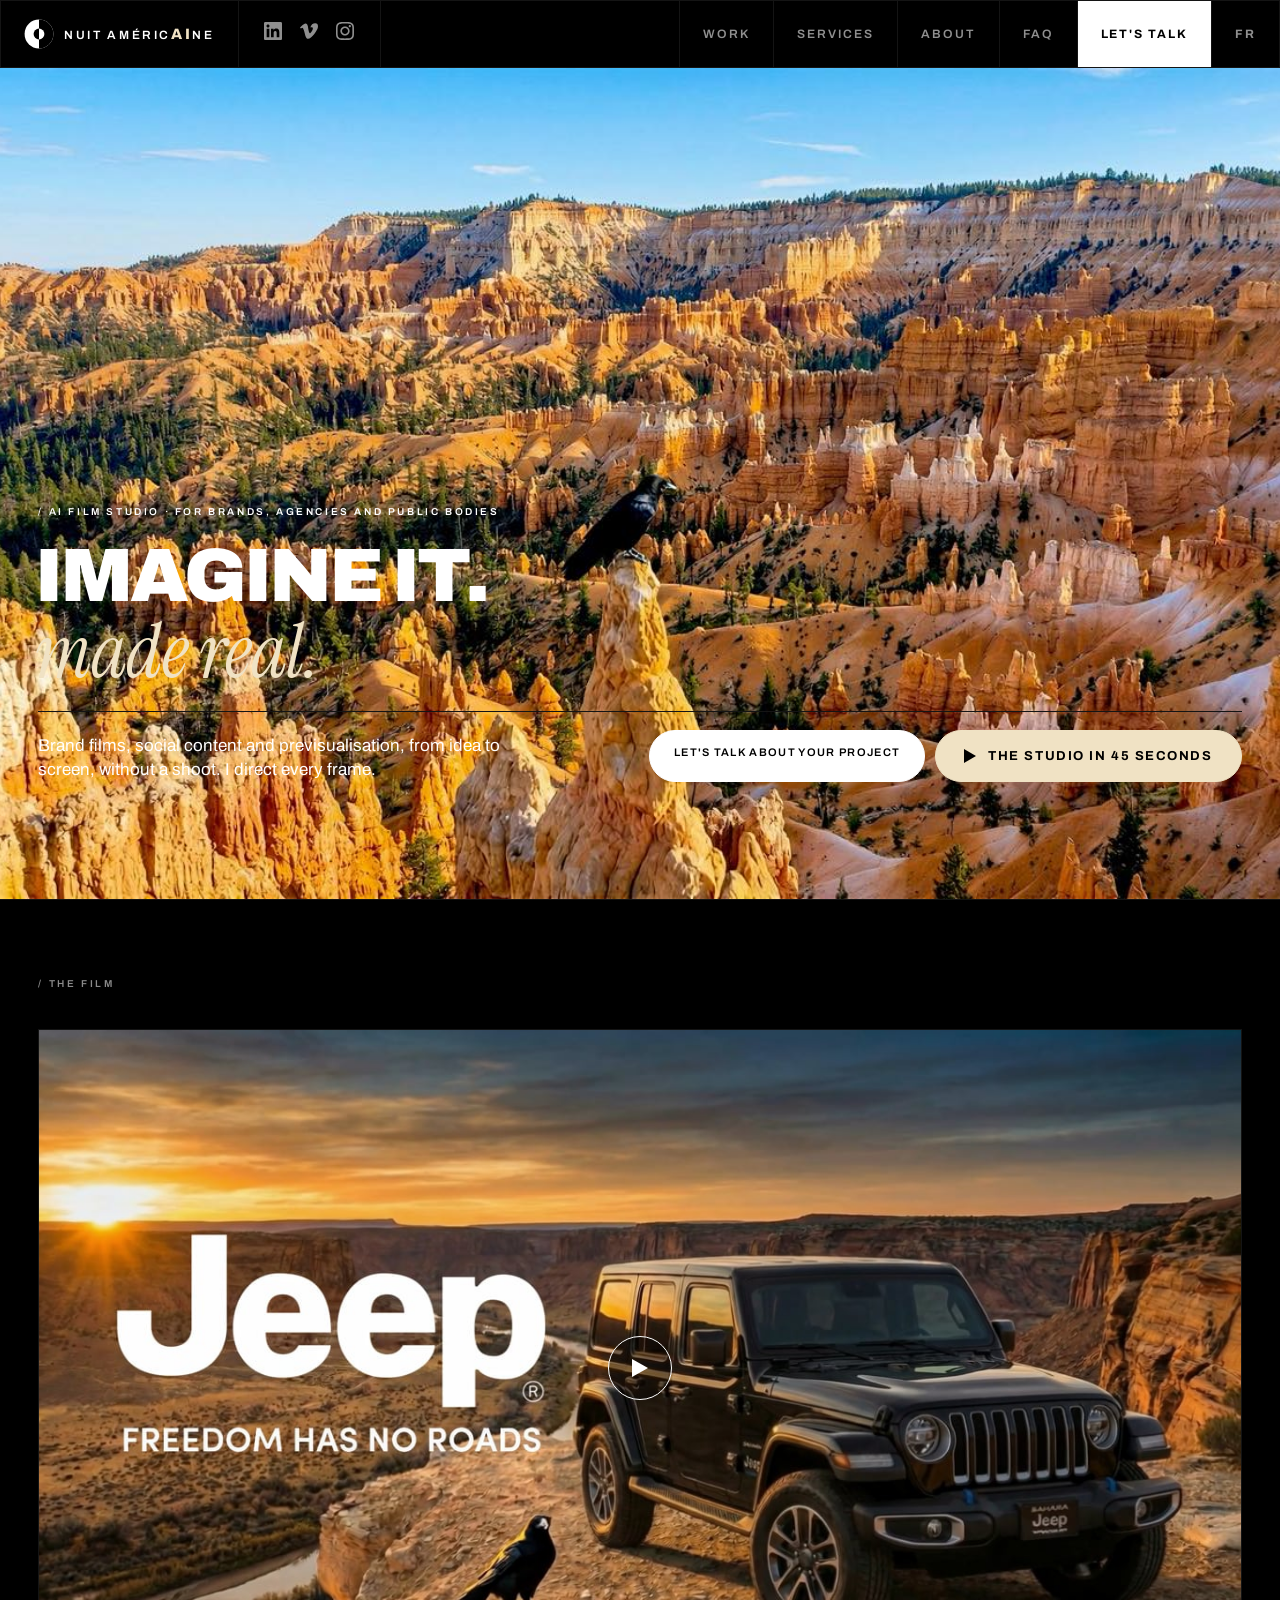
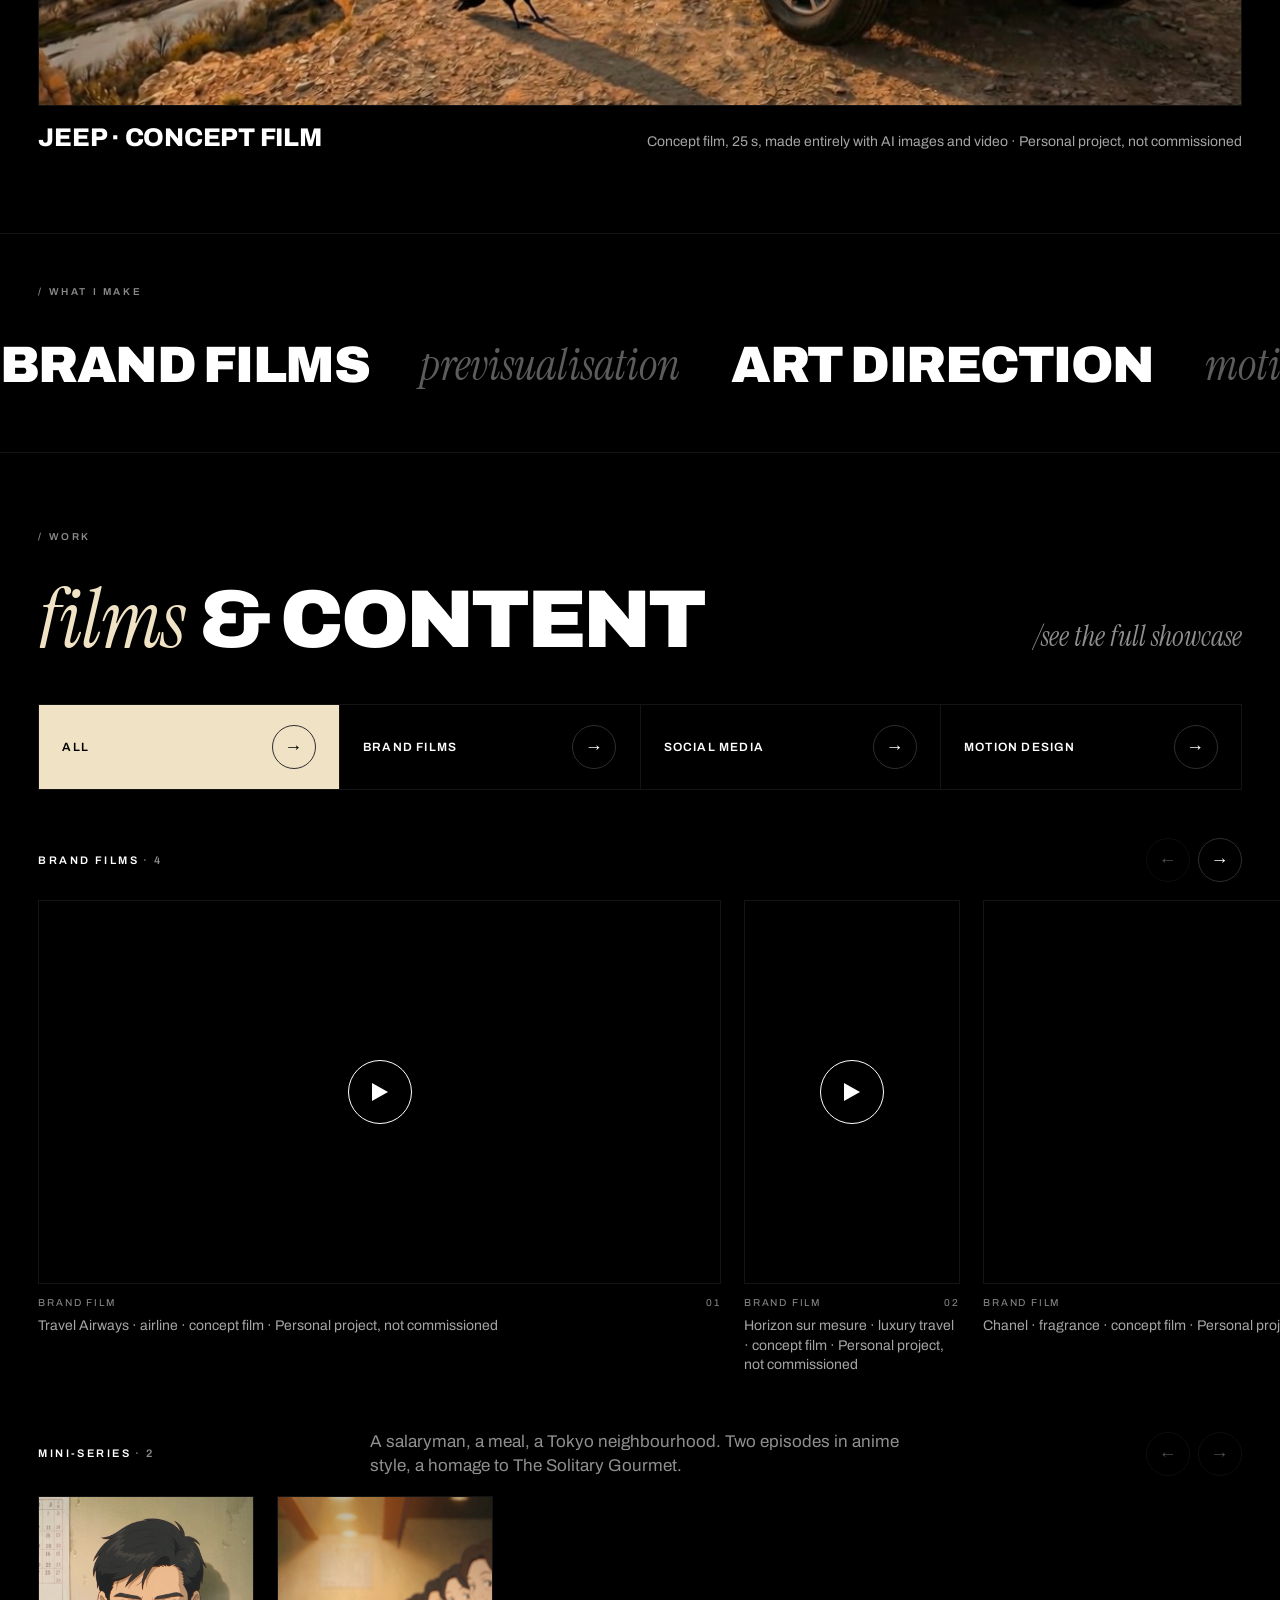
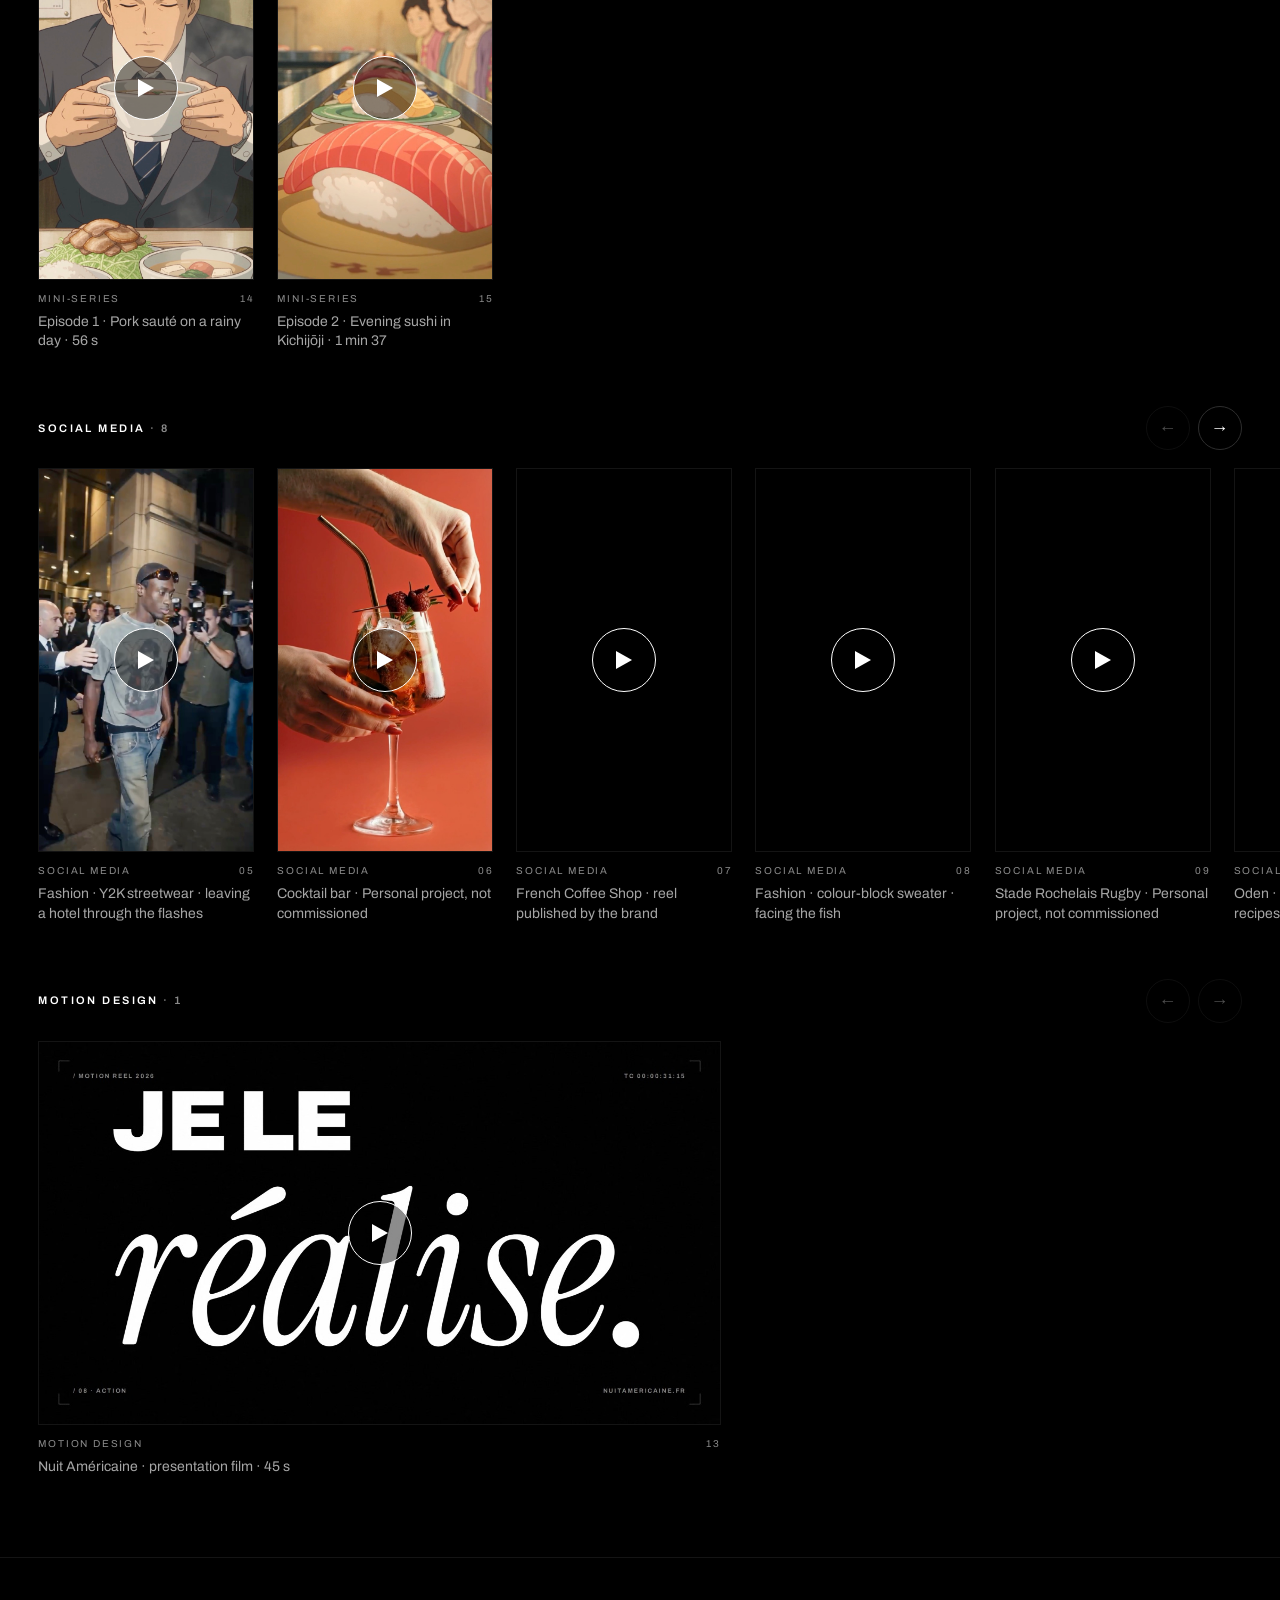
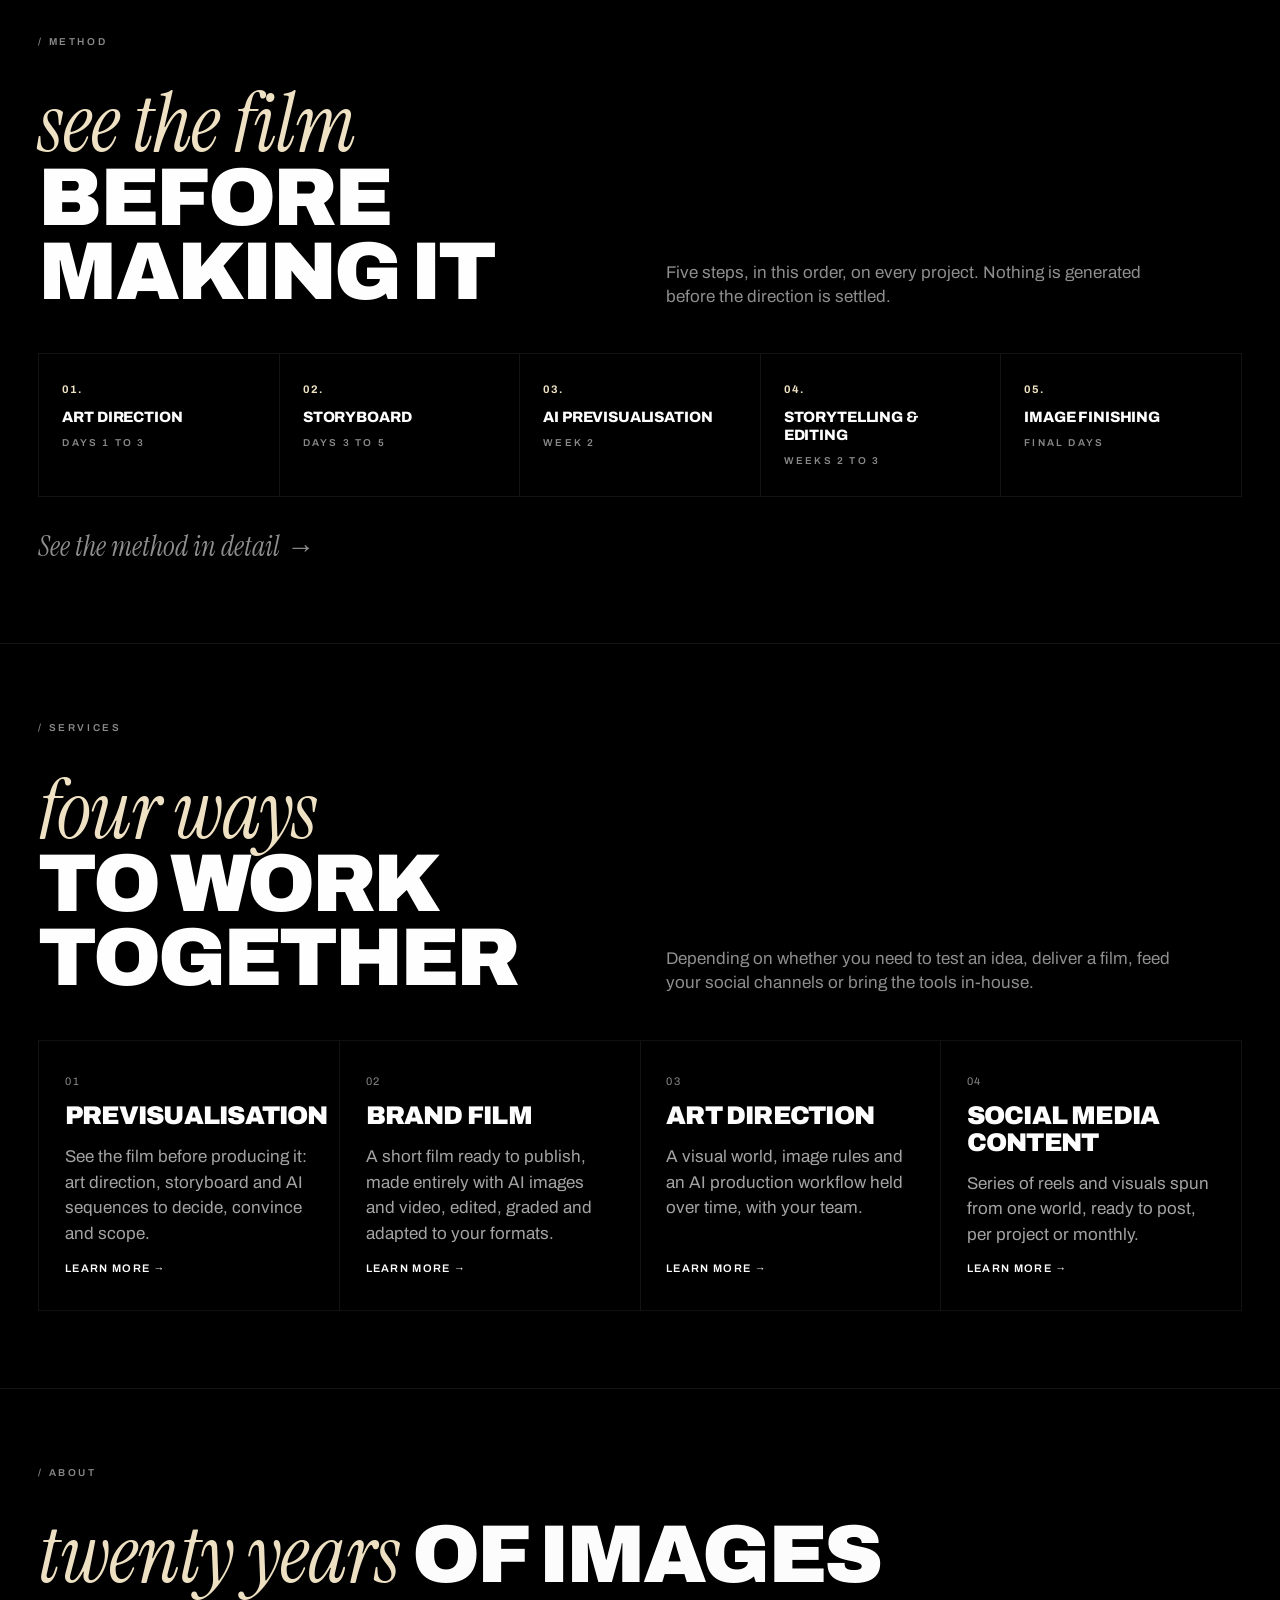
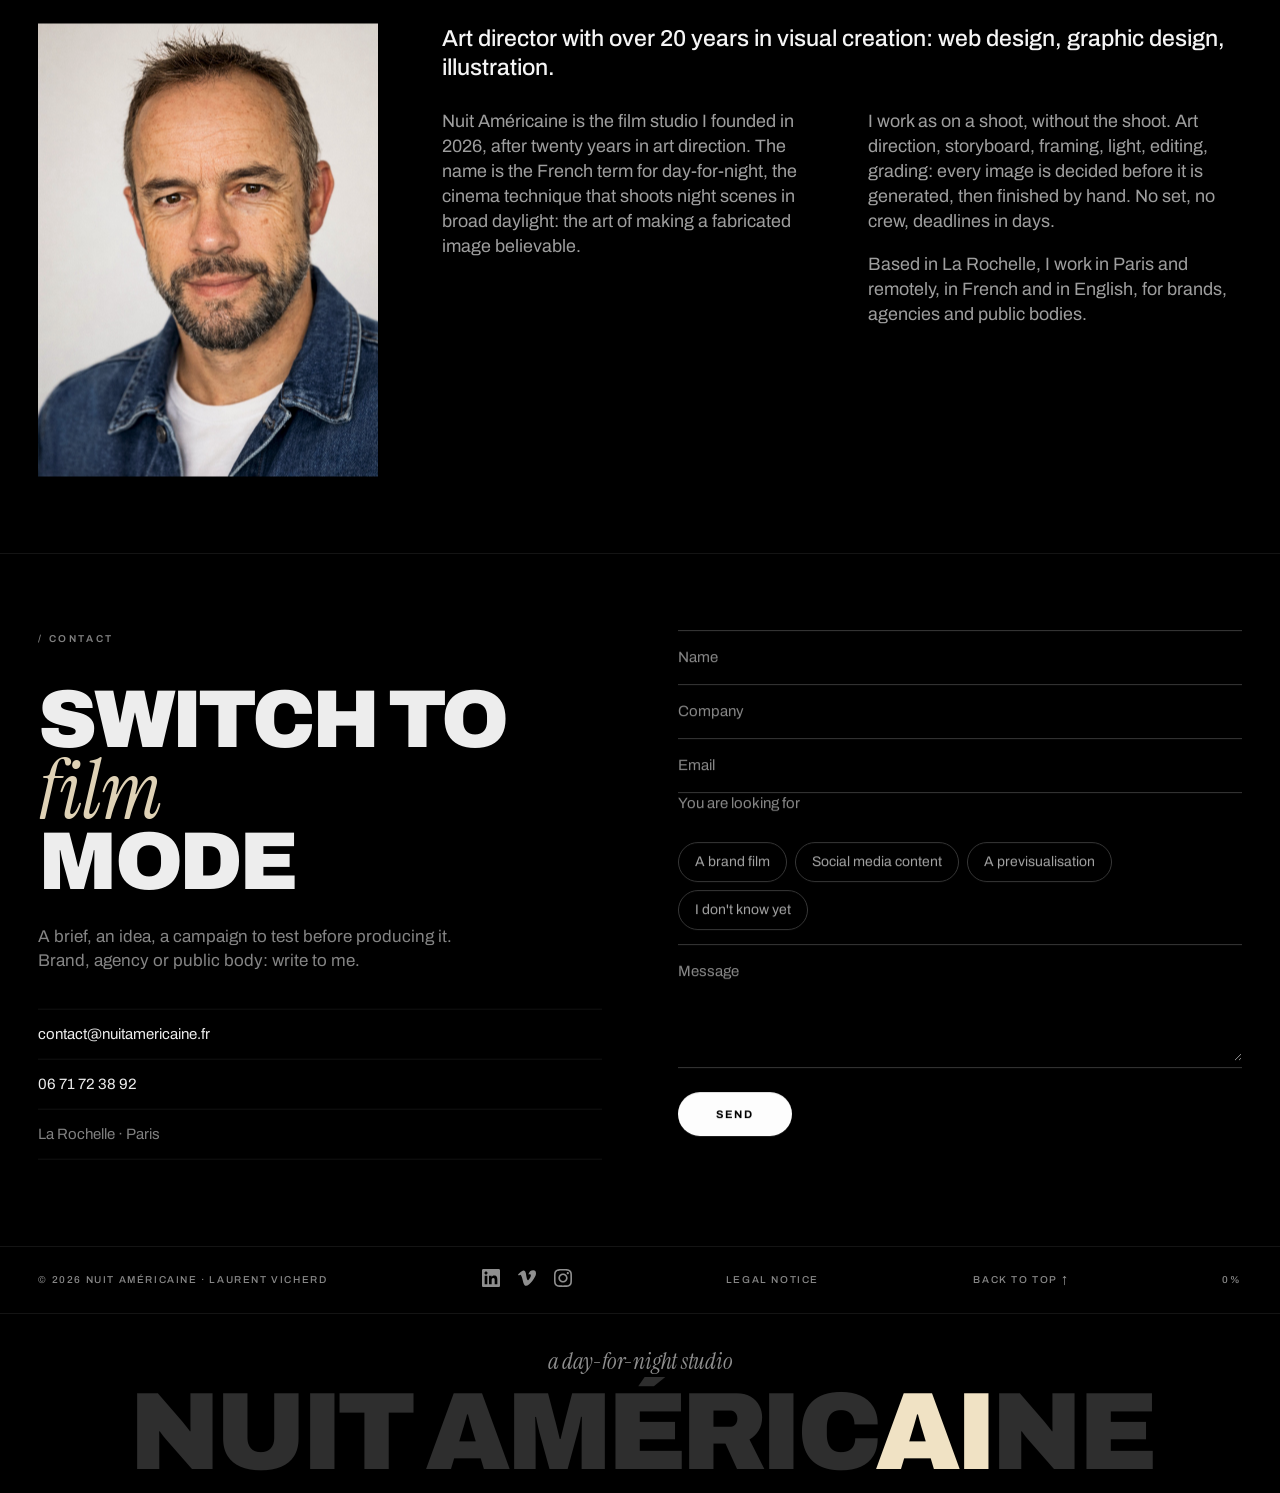
==== commit 384a762e: "Mise en ligne du 2026-10-20 17:08" ====
--- a/en/index.html
+++ b/en/index.html
@@ -1,3 +1,3 @@
 <!DOCTYPE html><html lang="en" class="no-js"><head><meta charset="utf-8"><meta name="viewport" content="width=device-width, initial-scale=1"><meta name="theme-color" content="#000000"><meta name="author" content="Laurent Vicherd"><script>
       document.documentElement.classList.replace("no-js", "js");
-    </script><link rel="icon" href="/favicon.svg" type="image/svg+xml"><link rel="apple-touch-icon" href="/apple-touch-icon.png"><link rel="sitemap" href="/sitemap-index.xml"><link rel="preload" href="/fonts/archivo-latin-wght-normal.woff2" as="font" type="font/woff2" crossorigin><link rel="preload" href="/fonts/instrument-serif-latin-400-italic.woff2" as="font" type="font/woff2" crossorigin><title>Nuit Américaine · AI video studio, by Laurent Vicherd</title><meta name="description" content="Nuit Américaine, an AI video studio in La Rochelle and Paris, led by art director Laurent Vicherd. Brand films, social media content and previsualisation, produced entirely with AI."><link rel="canonical" href="https://nuitamericaine.fr/en/"><meta property="og:type" content="website"><meta property="og:site_name" content="Nuit Américaine · agence de création vidéo IA"><meta property="og:locale" content="en_GB"><link rel="alternate" hreflang="fr" href="https://nuitamericaine.fr/"><link rel="alternate" hreflang="en" href="https://nuitamericaine.fr/en/"><link rel="alternate" hreflang="x-default" href="https://nuitamericaine.fr/"><meta property="og:title" content="Nuit Américaine · AI video studio, by Laurent Vicherd"><meta property="og:description" content="Nuit Américaine, an AI video studio in La Rochelle and Paris, led by art director Laurent Vicherd. Brand films, social media content and previsualisation, produced entirely with AI."><meta property="og:url" content="https://nuitamericaine.fr/en/"><meta property="og:image" content="https://nuitamericaine.fr/images/og-image.jpg"><meta property="og:image:width" content="1200"><meta property="og:image:height" content="630"><meta property="og:image:alt" content="Nuit Américaine, agence de création vidéo IA · Laurent Vicherd, directeur artistique"><meta name="twitter:card" content="summary_large_image"><meta name="twitter:title" content="Nuit Américaine · AI video studio, by Laurent Vicherd"><meta name="twitter:description" content="Nuit Américaine, an AI video studio in La Rochelle and Paris, led by art director Laurent Vicherd. Brand films, social media content and previsualisation, produced entirely with AI."><meta name="twitter:image" content="https://nuitamericaine.fr/images/og-image.jpg"><meta name="twitter:image:alt" content="Nuit Américaine, agence de création vidéo IA · Laurent Vicherd, directeur artistique"><script type="application/ld+json">{"@context":"https://schema.org","@type":["Organization","LocalBusiness"],"@id":"https://nuitamericaine.fr/#organization","name":"Nuit Américaine","alternateName":"Nuit Americaine","url":"https://nuitamericaine.fr","logo":"https://nuitamericaine.fr/icon-512.png","image":"https://nuitamericaine.fr/images/og-image.jpg","description":"Nuit Américaine, an AI video studio in La Rochelle and Paris, led by art director Laurent Vicherd. Brand films, social media content and previsualisation, produced entirely with AI.","email":"contact@nuitamericaine.fr","telephone":"+33671723892","founder":{"@type":"Person","name":"Laurent Vicherd"},"address":{"@type":"PostalAddress","addressLocality":"La Rochelle","addressRegion":"Nouvelle-Aquitaine","addressCountry":"FR"},"areaServed":["La Rochelle","Paris","France","Europe"],"knowsLanguage":["fr","en"],"makesOffer":[{"@type":"Offer","itemOffered":{"@type":"Service","name":"Previsualisation"}},{"@type":"Offer","itemOffered":{"@type":"Service","name":"Brand film"}},{"@type":"Offer","itemOffered":{"@type":"Service","name":"Art direction"}},{"@type":"Offer","itemOffered":{"@type":"Service","name":"Social media content"}}],"sameAs":["https://www.linkedin.com/in/lvicherd/","https://vimeo.com/showcase/12160881","https://www.instagram.com/dreamer.anime/"]}</script><script type="application/ld+json">{"@context":"https://schema.org","@type":"Person","name":"Laurent Vicherd","jobTitle":"Directeur artistique, créateur vidéo IA et réalisateur","description":"Nuit Américaine, an AI video studio in La Rochelle and Paris, led by art director Laurent Vicherd. Brand films, social media content and previsualisation, produced entirely with AI.","url":"https://nuitamericaine.fr","image":"https://nuitamericaine.fr/images/og-image.jpg","email":"mailto:contact@nuitamericaine.fr","telephone":"+33671723892","address":{"@type":"PostalAddress","addressLocality":"La Rochelle","addressRegion":"Nouvelle-Aquitaine","addressCountry":"FR"},"knowsLanguage":[{"@type":"Language","name":"Français","alternateName":"fr"},{"@type":"Language","name":"Anglais","alternateName":"en"}],"knowsAbout":["Direction artistique","Prévisualisation cinématographique","Vidéo générée par IA","Contenus réseaux sociaux","Motion design","Narration visuelle","Colorimétrie"],"worksFor":{"@id":"https://nuitamericaine.fr/#organization"},"sameAs":["https://www.linkedin.com/in/lvicherd/","https://vimeo.com/showcase/12160881","https://www.instagram.com/dreamer.anime/"]}</script><link rel="stylesheet" href="/_astro/Footer.DX5v9vsR.css"><link rel="stylesheet" href="/_astro/Contact.EjF311_7.css"></head><body><a class="skip-link" href="#top">Aller au contenu</a><header class="_wbp8n1"><nav class="_0O6ddc" aria-label="Main navigation"><a class="_5jztdh _KssVgu" href="#top"><svg class="_oegGxY" viewBox="0 0 100 100" aria-hidden="true" focusable="false"><defs><clipPath id="na-h"><rect x="50" y="0" width="50" height="100"></rect></clipPath></defs><circle cx="50" cy="50" r="48" fill="#fff"></circle><circle cx="50" cy="50" r="48" fill="#000" clip-path="url(#na-h)"></circle><circle cx="50" cy="50" r="18" fill="#000"></circle><circle cx="50" cy="50" r="18" fill="#fff" clip-path="url(#na-h)"></circle></svg><span class="_LylGI-">Nuit Améric<span class="_NhfbE0">ai</span>ne</span><span class="visually-hidden">, back to top</span></a><span class="_5jztdh _innQ03"><ul class="_6sXvDL" aria-label="Réseaux et profils"><li><a class="_XAW3bi" href="https://www.linkedin.com/in/lvicherd/" target="_blank" rel="noopener"><svg class="_UkfkSz" viewBox="0 0 24 24" aria-hidden="true" focusable="false"><path fill="currentColor" d="M20.447 20.452h-3.554v-5.569c0-1.328-.027-3.037-1.852-3.037-1.853 0-2.136 1.445-2.136 2.939v5.667H9.351V9h3.414v1.561h.046c.477-.9 1.637-1.85 3.37-1.85 3.601 0 4.267 2.37 4.267 5.455v6.286zM5.337 7.433c-1.144 0-2.063-.926-2.063-2.065 0-1.138.92-2.063 2.063-2.063 1.14 0 2.064.925 2.064 2.063 0 1.139-.925 2.065-2.064 2.065zm1.782 13.019H3.555V9h3.564v11.452zM22.225 0H1.771C.792 0 0 .774 0 1.729v20.542C0 23.227.792 24 1.771 24h20.451C23.2 24 24 23.227 24 22.271V1.729C24 .774 23.2 0 22.222 0h.003z"></path></svg><span class="visually-hidden">LinkedIn</span><span class="visually-hidden">(nouvelle fenêtre)</span></a></li><li><a class="_XAW3bi" href="https://vimeo.com/showcase/12160881" target="_blank" rel="noopener"><svg class="_UkfkSz" viewBox="0 0 24 24" aria-hidden="true" focusable="false"><path fill="currentColor" d="M23.9765 6.4168c-.105 2.338-1.739 5.5429-4.894 9.6088-3.2679 4.247-6.0258 6.3699-8.2898 6.3699-1.409 0-2.578-1.294-3.553-3.881l-1.9179-7.1138c-.719-2.584-1.488-3.878-2.312-3.878-.179 0-.806.378-1.881 1.132l-1.129-1.457a315.06 315.06 0 0 0 3.501-3.1279c1.579-1.368 2.765-2.085 3.554-2.159 1.867-.18 3.016 1.1 3.447 3.838.465 2.953.789 4.789.971 5.507.539 2.45 1.131 3.674 1.776 3.674.502 0 1.256-.796 2.265-2.385 1.004-1.589 1.54-2.797 1.612-3.628.144-1.371-.395-2.061-1.614-2.061-.574 0-1.167.121-1.777.391 1.186-3.868 3.434-5.757 6.762-5.637 2.473.06 3.628 1.664 3.493 4.797l-.013.01z"></path></svg><span class="visually-hidden">Vimeo</span><span class="visually-hidden">(nouvelle fenêtre)</span></a></li><li><a class="_XAW3bi" href="https://www.instagram.com/dreamer.anime/" target="_blank" rel="noopener"><svg class="_UkfkSz" viewBox="0 0 24 24" aria-hidden="true" focusable="false"><path fill="currentColor" d="M12 0C8.74 0 8.333.015 7.053.072 5.775.132 4.905.333 4.14.63c-.789.306-1.459.717-2.126 1.384S.935 3.35.63 4.14C.333 4.905.131 5.775.072 7.053.012 8.333 0 8.74 0 12s.015 3.667.072 4.947c.06 1.277.261 2.148.558 2.913.306.788.717 1.459 1.384 2.126.667.666 1.336 1.079 2.126 1.384.766.296 1.636.499 2.913.558C8.333 23.988 8.74 24 12 24s3.667-.015 4.947-.072c1.277-.06 2.148-.262 2.913-.558.788-.306 1.459-.718 2.126-1.384.666-.667 1.079-1.335 1.384-2.126.296-.765.499-1.636.558-2.913.06-1.28.072-1.687.072-4.947s-.015-3.667-.072-4.947c-.06-1.277-.262-2.149-.558-2.913-.306-.789-.718-1.459-1.384-2.126C21.319 1.347 20.651.935 19.86.63c-.765-.297-1.636-.499-2.913-.558C15.667.012 15.26 0 12 0zm0 2.16c3.203 0 3.585.016 4.85.071 1.17.055 1.805.249 2.227.415.562.217.96.477 1.382.896.419.42.679.819.896 1.381.164.422.36 1.057.413 2.227.057 1.266.07 1.646.07 4.85s-.015 3.585-.074 4.85c-.061 1.17-.256 1.805-.421 2.227-.224.562-.479.96-.899 1.382-.419.419-.824.679-1.38.896-.42.164-1.065.36-2.235.413-1.274.057-1.649.07-4.859.07-3.211 0-3.586-.015-4.859-.074-1.171-.061-1.816-.256-2.236-.421-.569-.224-.96-.479-1.379-.899-.421-.419-.69-.824-.9-1.38-.165-.42-.359-1.065-.42-2.235-.045-1.26-.061-1.649-.061-4.844 0-3.196.016-3.586.061-4.861.061-1.17.255-1.814.42-2.234.21-.57.479-.96.9-1.381.419-.419.81-.689 1.379-.898.42-.166 1.051-.361 2.221-.421 1.275-.045 1.65-.06 4.859-.06l.045.03zm0 3.678c-3.405 0-6.162 2.76-6.162 6.162 0 3.405 2.76 6.162 6.162 6.162 3.405 0 6.162-2.76 6.162-6.162 0-3.405-2.76-6.162-6.162-6.162zM12 16c-2.21 0-4-1.79-4-4s1.79-4 4-4 4 1.79 4 4-1.79 4-4 4zm7.846-10.405c0 .795-.646 1.44-1.44 1.44-.795 0-1.44-.646-1.44-1.44 0-.794.646-1.439 1.44-1.439.793-.001 1.44.645 1.44 1.439z"></path></svg><span class="visually-hidden">Instagram</span><span class="visually-hidden">(nouvelle fenêtre)</span></a></li></ul></span><span class="_5jztdh _wGS1Yd" aria-hidden="true"></span><span class="_5jztdh _672JQn"><a class="_-FFBN1" href="#projets">Work</a></span><span class="_5jztdh _672JQn"><a class="_-FFBN1" href="/en/services">Services</a></span><span class="_5jztdh _672JQn"><a class="_-FFBN1" href="#apropos">About</a></span><span class="_5jztdh _672JQn"><a class="_-FFBN1" href="/en/services#faq">FAQ</a></span><span class="_5jztdh _gAZI0k"><a class="_b3pAGg" href="#contact">Let&#39;s talk</a></span><span class="_5jztdh _28Ge5Y"><a class="_ID6BMH" href="/" lang="fr" hreflang="fr">FR</a></span></nav></header><main><section class="_EOciAQ" id="top"><div class="_E2s0Wj" aria-hidden="true"><video class="_4njW0q" data-hero-video poster="/images/hero-poster.jpg" muted loop playsinline preload="metadata" tabindex="-1"><source src="/videos/hero.mp4" type="video/mp4"></video></div><p class="_DRItm-" data-reveal>/ AI film studio · for brands, agencies and public bodies</p><h1 class="_-aDW0U" data-reveal>Imagine it.<br><span class="_s-t-P8">made real.</span></h1><div class="_HkXryt" data-reveal><p class="_ezBkP9">Brand films, social content and previsualisation, from idea to screen, without a shoot. I direct every frame.</p><div class="_1n6pRi"><a class="_N9rGZK _R1KWrd" href="#contact">Let&#39;s talk about your project</a><a class="_N9rGZK _MfQy-w" href="#film-studio" data-play-studio><svg class="_RhfrwD" width="12" height="14" viewBox="0 0 12 14" fill="currentColor" aria-hidden="true"><path d="M0 0L12 7L0 14Z"></path></svg>The studio in 45 seconds</a></div></div></section><section class="_SEMcE3" aria-labelledby="film-titre"><p class="_TMqPRM" data-reveal>/ The film</p><div class="_PsSI9Y" data-reveal><button class="_bNBcaM" type="button" data-video-facade data-video-id="1176150664" data-video-title="Jeep · concept film" aria-label="Play film Jeep · concept film on Vimeo"><img class="_WXocgA" src="/images/posters/video-04.jpg" alt="Opening frame of the Jeep concept film: a 4x4 on the edge of a canyon at sunset." width="1280" height="720" decoding="async"><span class="_K4FplE" aria-hidden="true"><svg width="16" height="18" viewBox="0 0 16 18" fill="currentColor"><path d="M0 0L16 9L0 18Z"></path></svg></span></button><noscript><a class="_5IlY3P" href="https://vimeo.com/1176150664" target="_blank" rel="noopener"><img class="_WXocgA" src="/images/posters/video-04.jpg" alt="Opening frame of the Jeep concept film: a 4x4 on the edge of a canyon at sunset." width="1280" height="720"><span class="_lrZxmO">Vimeo ↗</span></a></noscript></div><div class="_QE5AT4" data-reveal><h2 class="_oQU0Nr" id="film-titre">Jeep · concept film</h2><p class="_DXHihj">Concept film, 25 s, made entirely with AI images and video · Personal project, not commissioned</p></div></section><section class="_0sg8S0" aria-label="What I make"><p class="_gAsKgn">/ What I make</p><div class="_cw5gLJ"><div class="_ScFVD5"><span class="_ceEhWp">Brand films</span><span class="_aMwuZ1">previsualisation</span><span class="_ceEhWp">Art direction</span><span class="_aMwuZ1">motion design</span><span class="_ceEhWp">Visual storytelling</span><span class="_aMwuZ1">colour grading</span><span class="_ceEhWp">Social media content</span><span class="_aMwuZ1">reels &amp; series</span></div><div class="_ScFVD5" aria-hidden="true"><span class="_ceEhWp">Brand films</span><span class="_aMwuZ1">previsualisation</span><span class="_ceEhWp">Art direction</span><span class="_aMwuZ1">motion design</span><span class="_ceEhWp">Visual storytelling</span><span class="_aMwuZ1">colour grading</span><span class="_ceEhWp">Social media content</span><span class="_aMwuZ1">reels &amp; series</span></div></div></section><section class="_XnP-DE" id="projets" data-projects><p class="_xaM4bd" data-reveal>/ Work</p><div class="_LKcLnQ" data-reveal><h2 class="_h4AxAI"><span class="_HndAAG">films</span> &amp; content</h2><a class="_Z-y7u-" href="https://vimeo.com/showcase/12160881" target="_blank" rel="noopener">/see the full showcase <span class="visually-hidden">(new window)</span></a></div><ul class="ruled-grid _-sAWyq" aria-label="Filter the work by category" data-reveal><li class="ruled-cell _ffMfDf"><button class="_nqh50D" type="button" data-filter="tous" data-filter-label="All" aria-pressed="true"><span>All</span><span class="_gTnR7n" aria-hidden="true">→</span></button></li><li class="ruled-cell _ffMfDf"><button class="_nqh50D" type="button" data-filter="films-de-marque" data-filter-label="Brand films" aria-pressed="false"><span>Brand films</span><span class="_gTnR7n" aria-hidden="true">→</span></button></li><li class="ruled-cell _ffMfDf"><button class="_nqh50D" type="button" data-filter="reseaux-sociaux" data-filter-label="Social media" aria-pressed="false"><span>Social media</span><span class="_gTnR7n" aria-hidden="true">→</span></button></li><li class="ruled-cell _ffMfDf"><button class="_nqh50D" type="button" data-filter="motion-design" data-filter-label="Motion design" aria-pressed="false"><span>Motion design</span><span class="_gTnR7n" aria-hidden="true">→</span></button></li></ul><p class="visually-hidden" data-filter-status aria-live="polite"></p><div class="_xYwr3K" data-carousel data-reveal><div class="_NORXC7"><p class="_hjZiLB" id="bandeau-films">Brand films<span class="_Fj1w9S" aria-hidden="true"> · 4</span></p><div class="_FFjGPI"><button class="_gTnR7n" type="button" data-carousel-prev aria-label="Brand films : previous">←</button><button class="_gTnR7n" type="button" data-carousel-next aria-label="Brand films : next">→</button></div></div><div class="_KVOR9C" data-carousel-track tabindex="0" role="region" aria-labelledby="bandeau-films"><div data-categories="films-de-marque" data-orientation="landscape"><div class="_p1DOcI"><button class="_bNBcaM" type="button" data-video-facade data-video-id="1174697975" data-video-title="Travel Airways · concept film" aria-label="Play Brand film 01 on Vimeo"><img class="_WXocgA" src="/images/posters/video-01.jpg" alt="Opening frame of the Travel Airways concept film." width="1280" height="720" loading="lazy" decoding="async"><span class="_K4FplE" aria-hidden="true"><svg width="16" height="18" viewBox="0 0 16 18" fill="currentColor"><path d="M0 0L16 9L0 18Z"></path></svg></span></button><noscript><a class="_5IlY3P" href="https://vimeo.com/1174697975" target="_blank" rel="noopener"><img class="_WXocgA" src="/images/posters/video-01.jpg" alt="Opening frame of the Travel Airways concept film." width="1280" height="720"><span class="_lrZxmO">Play Brand film 01 on Vimeo ↗</span></a></noscript></div><p class="_GtajoO"><span>Brand film</span><span>01</span></p><p class="_srpc16">Travel Airways · airline · concept film · Personal project, not commissioned</p></div><div data-categories="films-de-marque" data-orientation="portrait"><div class="_p1DOcI _r8mpt8"><button class="_bNBcaM" type="button" data-video-facade data-video-id="1174701593" data-video-title="Horizon sur mesure · luxury travel, concept film" aria-label="Play Brand film 02 on Vimeo"><img class="_WXocgA" src="/images/posters/video-02.jpg" alt="A couple sitting in front of the blue domes of Santorini, above the sea." width="720" height="1280" loading="lazy" decoding="async"><span class="_K4FplE" aria-hidden="true"><svg width="16" height="18" viewBox="0 0 16 18" fill="currentColor"><path d="M0 0L16 9L0 18Z"></path></svg></span></button><noscript><a class="_5IlY3P" href="https://vimeo.com/1174701593" target="_blank" rel="noopener"><img class="_WXocgA" src="/images/posters/video-02.jpg" alt="A couple sitting in front of the blue domes of Santorini, above the sea." width="720" height="1280"><span class="_lrZxmO">Play Brand film 02 on Vimeo ↗</span></a></noscript></div><p class="_GtajoO"><span>Brand film</span><span>02</span></p><p class="_srpc16">Horizon sur mesure · luxury travel · concept film · Personal project, not commissioned</p></div><div data-categories="films-de-marque" data-orientation="landscape"><div class="_p1DOcI"><button class="_bNBcaM" type="button" data-video-facade data-video-id="1189665061" data-video-title="Chanel · fragrance, concept film" aria-label="Play Brand film 03 on Vimeo"><img class="_WXocgA" src="/images/posters/video-03.jpg" alt="Opening frame of the fragrance concept film." width="1280" height="720" loading="lazy" decoding="async"><span class="_K4FplE" aria-hidden="true"><svg width="16" height="18" viewBox="0 0 16 18" fill="currentColor"><path d="M0 0L16 9L0 18Z"></path></svg></span></button><noscript><a class="_5IlY3P" href="https://vimeo.com/1189665061" target="_blank" rel="noopener"><img class="_WXocgA" src="/images/posters/video-03.jpg" alt="Opening frame of the fragrance concept film." width="1280" height="720"><span class="_lrZxmO">Play Brand film 03 on Vimeo ↗</span></a></noscript></div><p class="_GtajoO"><span>Brand film</span><span>03</span></p><p class="_srpc16">Chanel · fragrance · concept film · Personal project, not commissioned</p></div><div data-categories="films-de-marque" data-orientation="landscape"><div class="_p1DOcI"><button class="_bNBcaM" type="button" data-video-facade data-video-id="1176150664" data-video-title="Jeep · concept film" aria-label="Play Brand film 04 on Vimeo"><img class="_WXocgA" src="/images/posters/video-04.jpg" alt="Opening frame of the Jeep concept film." width="1280" height="720" loading="lazy" decoding="async"><span class="_K4FplE" aria-hidden="true"><svg width="16" height="18" viewBox="0 0 16 18" fill="currentColor"><path d="M0 0L16 9L0 18Z"></path></svg></span></button><noscript><a class="_5IlY3P" href="https://vimeo.com/1176150664" target="_blank" rel="noopener"><img class="_WXocgA" src="/images/posters/video-04.jpg" alt="Opening frame of the Jeep concept film." width="1280" height="720"><span class="_lrZxmO">Play Brand film 04 on Vimeo ↗</span></a></noscript></div><p class="_GtajoO"><span>Brand film</span><span>04</span></p><p class="_srpc16">Jeep · automotive · concept film · Personal project, not commissioned</p></div></div></div><div class="_xYwr3K" data-carousel data-reveal><div class="_NORXC7"><p class="_hjZiLB" id="bandeau-serie">Mini-series<span class="_Fj1w9S" aria-hidden="true"> · 2</span></p><p class="_D--mUl">A salaryman, a meal, a Tokyo neighbourhood. Two episodes in anime style, a homage to The Solitary Gourmet.</p><div class="_FFjGPI"><button class="_gTnR7n" type="button" data-carousel-prev aria-label="Mini-series : previous">←</button><button class="_gTnR7n" type="button" data-carousel-next aria-label="Mini-series : next">→</button></div></div><div class="_KVOR9C" data-carousel-track tabindex="0" role="region" aria-labelledby="bandeau-serie"><div data-categories="reseaux-sociaux" data-orientation="portrait"><div class="_p1DOcI _r8mpt8"><button class="_bNBcaM" type="button" data-video-facade data-video-src="/videos/serie/serie-01-porc-saute.mp4" data-video-title="Episode 1 · Pork sauté on a rainy day" aria-label="Play the video “Episode 1 · Pork sauté on a rainy day · 56 s”"><img class="_WXocgA" src="/images/posters/serie-01-porc-saute.jpg" alt="A man in a suit, eyes closed, holds a steaming bowl with both hands in a small diner, anime style." width="720" height="1280" loading="lazy" decoding="async"><span class="_K4FplE" aria-hidden="true"><svg width="16" height="18" viewBox="0 0 16 18" fill="currentColor"><path d="M0 0L16 9L0 18Z"></path></svg></span></button><noscript><a class="_5IlY3P" href="/videos/serie/serie-01-porc-saute.mp4" target="_blank" rel="noopener"><img class="_WXocgA" src="/images/posters/serie-01-porc-saute.jpg" alt="A man in a suit, eyes closed, holds a steaming bowl with both hands in a small diner, anime style." width="720" height="1280"><span class="_lrZxmO">Play the video “Episode 1 · Pork sauté on a rainy day · 56 s” ↗</span></a></noscript></div><p class="_GtajoO"><span>Mini-series</span><span>14</span></p><p class="_srpc16">Episode 1 · Pork sauté on a rainy day · 56 s</p></div><div data-categories="reseaux-sociaux" data-orientation="portrait"><div class="_p1DOcI _r8mpt8"><button class="_bNBcaM" type="button" data-video-facade data-video-src="/videos/serie/serie-02-sushi-kichijoji.mp4" data-video-title="Episode 2 · Evening sushi in Kichijōji" aria-label="Play the video “Episode 2 · Evening sushi in Kichijōji · 1 min 37”"><img class="_WXocgA" src="/images/posters/serie-02-sushi-kichijoji.jpg" alt="Tuna and salmon sushi glide past on a conveyor belt, anime style." width="720" height="1280" loading="lazy" decoding="async"><span class="_K4FplE" aria-hidden="true"><svg width="16" height="18" viewBox="0 0 16 18" fill="currentColor"><path d="M0 0L16 9L0 18Z"></path></svg></span></button><noscript><a class="_5IlY3P" href="/videos/serie/serie-02-sushi-kichijoji.mp4" target="_blank" rel="noopener"><img class="_WXocgA" src="/images/posters/serie-02-sushi-kichijoji.jpg" alt="Tuna and salmon sushi glide past on a conveyor belt, anime style." width="720" height="1280"><span class="_lrZxmO">Play the video “Episode 2 · Evening sushi in Kichijōji · 1 min 37” ↗</span></a></noscript></div><p class="_GtajoO"><span>Mini-series</span><span>15</span></p><p class="_srpc16">Episode 2 · Evening sushi in Kichijōji · 1 min 37</p></div></div></div><div class="_xYwr3K" data-carousel data-reveal><div class="_NORXC7"><p class="_hjZiLB" id="bandeau-reels">Social media<span class="_Fj1w9S" aria-hidden="true"> · 8</span></p><div class="_FFjGPI"><button class="_gTnR7n" type="button" data-carousel-prev aria-label="Social media : previous">←</button><button class="_gTnR7n" type="button" data-carousel-next aria-label="Social media : next">→</button></div></div><div class="_KVOR9C" data-carousel-track tabindex="0" role="region" aria-labelledby="bandeau-reels"><div data-categories="reseaux-sociaux" data-orientation="portrait"><div class="_p1DOcI _r8mpt8"><button class="_bNBcaM" type="button" data-video-facade data-video-src="/videos/reels/reel-mode-flashs.mp4" data-video-title="Fashion · out through the flashes" aria-label="Play the video “Fashion · Y2K streetwear · leaving a hotel through the flashes”"><img class="_WXocgA" src="/images/posters/reel-mode-flashs.jpg" alt="A young man in a vintage tee walks through a wall of photographers outside a hotel at night." width="720" height="1280" loading="lazy" decoding="async"><span class="_K4FplE" aria-hidden="true"><svg width="16" height="18" viewBox="0 0 16 18" fill="currentColor"><path d="M0 0L16 9L0 18Z"></path></svg></span></button><noscript><a class="_5IlY3P" href="/videos/reels/reel-mode-flashs.mp4" target="_blank" rel="noopener"><img class="_WXocgA" src="/images/posters/reel-mode-flashs.jpg" alt="A young man in a vintage tee walks through a wall of photographers outside a hotel at night." width="720" height="1280"><span class="_lrZxmO">Play the video “Fashion · Y2K streetwear · leaving a hotel through the flashes” ↗</span></a></noscript></div><p class="_GtajoO"><span>Social media</span><span>05</span></p><p class="_srpc16">Fashion · Y2K streetwear · leaving a hotel through the flashes</p></div><div data-categories="reseaux-sociaux" data-orientation="portrait"><div class="_p1DOcI _r8mpt8"><button class="_bNBcaM" type="button" data-video-facade data-video-src="/videos/reels/reel-bar-cocktails.mp4" data-video-title="Cocktail bar · vertical reel" aria-label="Play the video “Cocktail bar · Personal project, not commissioned”"><img class="_WXocgA" src="/images/posters/reel-bar-cocktails.jpg" alt="A hand drops raspberries onto a cocktail, red background." width="720" height="1280" loading="lazy" decoding="async"><span class="_K4FplE" aria-hidden="true"><svg width="16" height="18" viewBox="0 0 16 18" fill="currentColor"><path d="M0 0L16 9L0 18Z"></path></svg></span></button><noscript><a class="_5IlY3P" href="/videos/reels/reel-bar-cocktails.mp4" target="_blank" rel="noopener"><img class="_WXocgA" src="/images/posters/reel-bar-cocktails.jpg" alt="A hand drops raspberries onto a cocktail, red background." width="720" height="1280"><span class="_lrZxmO">Play the video “Cocktail bar · Personal project, not commissioned” ↗</span></a></noscript></div><p class="_GtajoO"><span>Social media</span><span>06</span></p><p class="_srpc16">Cocktail bar · Personal project, not commissioned</p></div><div data-categories="reseaux-sociaux" data-orientation="portrait"><div class="_p1DOcI _r8mpt8"><button class="_bNBcaM" type="button" data-video-facade data-video-src="/videos/reels/reel-french-coffee-shop.mp4" data-video-title="French Coffee Shop · vertical reel" aria-label="Play the video “French Coffee Shop · reel published by the brand”"><img class="_WXocgA" src="/images/posters/reel-french-coffee-shop.jpg" alt="Steam from a coffee cup draws a shape in the half-light." width="720" height="1280" loading="lazy" decoding="async"><span class="_K4FplE" aria-hidden="true"><svg width="16" height="18" viewBox="0 0 16 18" fill="currentColor"><path d="M0 0L16 9L0 18Z"></path></svg></span></button><noscript><a class="_5IlY3P" href="/videos/reels/reel-french-coffee-shop.mp4" target="_blank" rel="noopener"><img class="_WXocgA" src="/images/posters/reel-french-coffee-shop.jpg" alt="Steam from a coffee cup draws a shape in the half-light." width="720" height="1280"><span class="_lrZxmO">Play the video “French Coffee Shop · reel published by the brand” ↗</span></a></noscript></div><p class="_GtajoO"><span>Social media</span><span>07</span></p><p class="_srpc16">French Coffee Shop · reel published by the brand</p></div><div data-categories="reseaux-sociaux" data-orientation="portrait"><div class="_p1DOcI _r8mpt8"><button class="_bNBcaM" type="button" data-video-facade data-video-src="/videos/reels/reel-mode-aquarium.mp4" data-video-title="Fashion · the aquarium" aria-label="Play the video “Fashion · colour-block sweater · facing the fish”"><img class="_WXocgA" src="/images/posters/reel-mode-aquarium.jpg" alt="A young man in a cap and striped sweater stands in front of a large blue aquarium." width="720" height="1280" loading="lazy" decoding="async"><span class="_K4FplE" aria-hidden="true"><svg width="16" height="18" viewBox="0 0 16 18" fill="currentColor"><path d="M0 0L16 9L0 18Z"></path></svg></span></button><noscript><a class="_5IlY3P" href="/videos/reels/reel-mode-aquarium.mp4" target="_blank" rel="noopener"><img class="_WXocgA" src="/images/posters/reel-mode-aquarium.jpg" alt="A young man in a cap and striped sweater stands in front of a large blue aquarium." width="720" height="1280"><span class="_lrZxmO">Play the video “Fashion · colour-block sweater · facing the fish” ↗</span></a></noscript></div><p class="_GtajoO"><span>Social media</span><span>08</span></p><p class="_srpc16">Fashion · colour-block sweater · facing the fish</p></div><div data-categories="reseaux-sociaux" data-orientation="portrait"><div class="_p1DOcI _r8mpt8"><button class="_bNBcaM" type="button" data-video-facade data-video-src="/videos/reels/reel-stade-rochelais.mp4" data-video-title="Stade Rochelais Rugby · vertical reel" aria-label="Play the video “Stade Rochelais Rugby · Personal project, not commissioned”"><img class="_WXocgA" src="/images/posters/reel-stade-rochelais.jpg" alt="A rugby ball on the harbour quay, surrounded by light." width="720" height="1280" loading="lazy" decoding="async"><span class="_K4FplE" aria-hidden="true"><svg width="16" height="18" viewBox="0 0 16 18" fill="currentColor"><path d="M0 0L16 9L0 18Z"></path></svg></span></button><noscript><a class="_5IlY3P" href="/videos/reels/reel-stade-rochelais.mp4" target="_blank" rel="noopener"><img class="_WXocgA" src="/images/posters/reel-stade-rochelais.jpg" alt="A rugby ball on the harbour quay, surrounded by light." width="720" height="1280"><span class="_lrZxmO">Play the video “Stade Rochelais Rugby · Personal project, not commissioned” ↗</span></a></noscript></div><p class="_GtajoO"><span>Social media</span><span>09</span></p><p class="_srpc16">Stade Rochelais Rugby · Personal project, not commissioned</p></div><div data-categories="reseaux-sociaux" data-orientation="portrait"><div class="_p1DOcI _r8mpt8"><button class="_bNBcaM" type="button" data-video-facade data-video-src="/videos/reels/reel-japan-oden.mp4" data-video-title="Oden · Japan Culture series, episode 1" aria-label="Play the video “Oden · Japan Culture series, 12 recipes in anime style”"><img class="_WXocgA" src="/images/posters/reel-japan-oden.jpg" alt="A steaming bowl of oden, drawn in anime style." width="720" height="1280" loading="lazy" decoding="async"><span class="_K4FplE" aria-hidden="true"><svg width="16" height="18" viewBox="0 0 16 18" fill="currentColor"><path d="M0 0L16 9L0 18Z"></path></svg></span></button><noscript><a class="_5IlY3P" href="/videos/reels/reel-japan-oden.mp4" target="_blank" rel="noopener"><img class="_WXocgA" src="/images/posters/reel-japan-oden.jpg" alt="A steaming bowl of oden, drawn in anime style." width="720" height="1280"><span class="_lrZxmO">Play the video “Oden · Japan Culture series, 12 recipes in anime style” ↗</span></a></noscript></div><p class="_GtajoO"><span>Social media</span><span>10</span></p><p class="_srpc16">Oden · Japan Culture series, 12 recipes in anime style</p></div><div data-categories="reseaux-sociaux" data-orientation="portrait"><div class="_p1DOcI _r8mpt8"><button class="_bNBcaM" type="button" data-video-facade data-video-src="/videos/reels/reel-japan-gyoza.mp4" data-video-title="Gyoza · Japan Culture series, episode 2" aria-label="Play the video “Gyoza · Japan Culture series, 12 recipes in anime style”"><img class="_WXocgA" src="/images/posters/reel-japan-gyoza.jpg" alt="Golden gyoza arranged in a circle on a plate, anime style." width="720" height="1280" loading="lazy" decoding="async"><span class="_K4FplE" aria-hidden="true"><svg width="16" height="18" viewBox="0 0 16 18" fill="currentColor"><path d="M0 0L16 9L0 18Z"></path></svg></span></button><noscript><a class="_5IlY3P" href="/videos/reels/reel-japan-gyoza.mp4" target="_blank" rel="noopener"><img class="_WXocgA" src="/images/posters/reel-japan-gyoza.jpg" alt="Golden gyoza arranged in a circle on a plate, anime style." width="720" height="1280"><span class="_lrZxmO">Play the video “Gyoza · Japan Culture series, 12 recipes in anime style” ↗</span></a></noscript></div><p class="_GtajoO"><span>Social media</span><span>11</span></p><p class="_srpc16">Gyoza · Japan Culture series, 12 recipes in anime style</p></div><div data-categories="reseaux-sociaux" data-orientation="portrait"><div class="_p1DOcI _r8mpt8"><button class="_bNBcaM" type="button" data-video-facade data-video-src="/videos/reels/reel-japan-tamagoyaki.mp4" data-video-title="Tamagoyaki · Japan Culture series, episode 3" aria-label="Play the video “Tamagoyaki · Japan Culture series, 12 recipes in anime style”"><img class="_WXocgA" src="/images/posters/reel-japan-tamagoyaki.jpg" alt="A sliced tamagoyaki omelette on a board, anime style." width="720" height="1280" loading="lazy" decoding="async"><span class="_K4FplE" aria-hidden="true"><svg width="16" height="18" viewBox="0 0 16 18" fill="currentColor"><path d="M0 0L16 9L0 18Z"></path></svg></span></button><noscript><a class="_5IlY3P" href="/videos/reels/reel-japan-tamagoyaki.mp4" target="_blank" rel="noopener"><img class="_WXocgA" src="/images/posters/reel-japan-tamagoyaki.jpg" alt="A sliced tamagoyaki omelette on a board, anime style." width="720" height="1280"><span class="_lrZxmO">Play the video “Tamagoyaki · Japan Culture series, 12 recipes in anime style” ↗</span></a></noscript></div><p class="_GtajoO"><span>Social media</span><span>12</span></p><p class="_srpc16">Tamagoyaki · Japan Culture series, 12 recipes in anime style</p></div></div></div><div class="_xYwr3K" id="film-studio" data-carousel data-reveal><div class="_NORXC7"><p class="_hjZiLB" id="bandeau-motion">Motion design<span class="_Fj1w9S" aria-hidden="true"> · 1</span></p><div class="_FFjGPI"><button class="_gTnR7n" type="button" data-carousel-prev aria-label="Motion design : previous">←</button><button class="_gTnR7n" type="button" data-carousel-next aria-label="Motion design : next">→</button></div></div><div class="_KVOR9C" data-carousel-track tabindex="0" role="region" aria-labelledby="bandeau-motion"><div data-categories="motion-design" data-orientation="landscape"><div class="_p1DOcI"><button class="_bNBcaM" type="button" data-video-facade data-video-src="/videos/motion/nuit-americaine-film-45s.mp4" data-video-title="Nuit Américaine · presentation film" aria-label="Play the video “Nuit Américaine · presentation film · 45 s”"><img class="_WXocgA" src="/images/posters/motion-nuit-americaine.jpg" alt="White type on a black background: Je le réalise." width="1280" height="720" loading="lazy" decoding="async"><span class="_K4FplE" aria-hidden="true"><svg width="16" height="18" viewBox="0 0 16 18" fill="currentColor"><path d="M0 0L16 9L0 18Z"></path></svg></span></button><noscript><a class="_5IlY3P" href="/videos/motion/nuit-americaine-film-45s.mp4" target="_blank" rel="noopener"><img class="_WXocgA" src="/images/posters/motion-nuit-americaine.jpg" alt="White type on a black background: Je le réalise." width="1280" height="720"><span class="_lrZxmO">Play the video “Nuit Américaine · presentation film · 45 s” ↗</span></a></noscript></div><p class="_GtajoO"><span>Motion design</span><span>13</span></p><p class="_srpc16">Nuit Américaine · presentation film · 45 s</p></div></div></div></section><section class="_0W0ZS0" id="methode"><p class="_lt0dad" data-reveal>/ Method</p><div class="_y2cVPi" data-reveal><h2 class="_LZNLwN"><span class="_40UCkI">see the film</span><br>before making it</h2><p class="_OAiyo9">Five steps, in this order, on every project. Nothing is generated before the direction is settled.</p></div><ol class="ruled-grid _Nz42IX" data-reveal><li class="ruled-cell _tTGAeN"><span class="_V7Di-e" aria-hidden="true">01.</span><h3 class="_7Nm3Qq">Art direction</h3><p class="_7YDfqR">Days 1 to 3</p></li><li class="ruled-cell _tTGAeN"><span class="_V7Di-e" aria-hidden="true">02.</span><h3 class="_7Nm3Qq">Storyboard</h3><p class="_7YDfqR">Days 3 to 5</p></li><li class="ruled-cell _tTGAeN"><span class="_V7Di-e" aria-hidden="true">03.</span><h3 class="_7Nm3Qq">AI previsualisation</h3><p class="_7YDfqR">Week 2</p></li><li class="ruled-cell _tTGAeN"><span class="_V7Di-e" aria-hidden="true">04.</span><h3 class="_7Nm3Qq">Storytelling &amp; editing</h3><p class="_7YDfqR">Weeks 2 to 3</p></li><li class="ruled-cell _tTGAeN"><span class="_V7Di-e" aria-hidden="true">05.</span><h3 class="_7Nm3Qq">Image finishing</h3><p class="_7YDfqR">Final days</p></li></ol><a class="_zee-TW" href="/en/services#methode" data-reveal>See the method in detail <span aria-hidden="true">→</span></a></section><section class="_C8Rw5n" id="offres"><p class="_BL6vp3" data-reveal>/ Services</p><div class="_FjNcQD" data-reveal><h2 class="_rzcH4T"><span class="_td9NYU">four ways</span><br>to work together</h2><p class="_o4b-FV">Depending on whether you need to test an idea, deliver a film, feed your social channels or bring the tools in-house.</p></div><ul class="ruled-grid _1bD15R" data-reveal><li class="ruled-cell _NCXDlY"><span class="_ABTskn">01</span><h3 class="_prDx4O">Previsualisation</h3><p class="_Dk1xOA">See the film before producing it: art direction, storyboard and AI sequences to decide, convince and scope.</p><a class="_N-cUX2" href="/en/services#offre-01">Learn more <span aria-hidden="true">→</span><span class="visually-hidden">: Previsualisation</span></a></li><li class="ruled-cell _NCXDlY"><span class="_ABTskn">02</span><h3 class="_prDx4O">Brand film</h3><p class="_Dk1xOA">A short film ready to publish, made entirely with AI images and video, edited, graded and adapted to your formats.</p><a class="_N-cUX2" href="/en/services#offre-02">Learn more <span aria-hidden="true">→</span><span class="visually-hidden">: Brand film</span></a></li><li class="ruled-cell _NCXDlY"><span class="_ABTskn">03</span><h3 class="_prDx4O">Art direction</h3><p class="_Dk1xOA">A visual world, image rules and an AI production workflow held over time, with your team.</p><a class="_N-cUX2" href="/en/services#offre-03">Learn more <span aria-hidden="true">→</span><span class="visually-hidden">: Art direction</span></a></li><li class="ruled-cell _NCXDlY"><span class="_ABTskn">04</span><h3 class="_prDx4O">Social media content</h3><p class="_Dk1xOA">Series of reels and visuals spun from one world, ready to post, per project or monthly.</p><a class="_N-cUX2" href="/en/services#offre-04">Learn more <span aria-hidden="true">→</span><span class="visually-hidden">: Social media content</span></a></li></ul></section><section class="_8NB1g2" id="apropos"><p class="_hoVuet" data-reveal>/ About</p><h2 class="_fFT4yi" data-reveal><span class="_Nkcx4z">twenty years</span> of images</h2><div class="_LEgo6w"><img class="_n4HQYo" src="/images/portrait-laurent-vicherd.jpg" alt="Portrait of Laurent Vicherd, art director and AI video creator." width="1200" height="1600" loading="lazy" decoding="async" data-reveal><div class="_BIxaWP" data-reveal><p class="_nbNr-g">Art director with over 20 years in visual creation: web design, graphic design, illustration.</p><div class="_GEBCJz"><p>Nuit Américaine is the film studio I founded in 2026, after twenty years in art direction. The name is the French term for day-for-night, the cinema technique that shoots night scenes in broad daylight: the art of making a fabricated image believable.</p><p>I work as on a shoot, without the shoot. Art direction, storyboard, framing, light, editing, grading: every image is decided before it is generated, then finished by hand. No set, no crew, deadlines in days.</p><p>Based in La Rochelle, I work in Paris and remotely, in French and in English, for brands, agencies and public bodies.</p></div></div></div></section><section class="_61Mlmp" id="contact"><div class="_Hgjl9Q"><div data-reveal><p class="_nDpXAk">/ Contact</p><h2 class="_CF7DfU">Switch to<br><span class="_dVA9Wy">film</span><br>mode</h2><p class="_mYt2Lb">A brief, an idea, a campaign to test before producing it. Brand, agency or public body: write to me.</p><ul class="_EVA3NF"><li class="_EZ3P9N"><a class="_drObLh" href="mailto:contact@nuitamericaine.fr">contact@nuitamericaine.fr</a></li><li class="_EZ3P9N"><a class="_drObLh" href="tel:+33671723892">06 71 72 38 92</a></li><li class="_EZ3P9N _2bRRdD">La Rochelle · Paris</li></ul></div><form class="_b9TcPX" name="contact" method="POST" action="https://formsubmit.co/contact@nuitamericaine.fr" data-contact-form data-endpoint="https://formsubmit.co/ajax/contact@nuitamericaine.fr" data-reveal><input type="hidden" name="_subject" value="New message via nuitamericaine.fr"><input type="hidden" name="_template" value="table"><input type="hidden" name="_next" value="https://nuitamericaine.fr/en/thanks"><p hidden><label>Leave this field empty:<input name="_honey" tabindex="-1" autocomplete="off"></label></p><label class="_hpuJq4"><span class="visually-hidden">Name (required)</span><input class="_HBfIiU" type="text" name="nom" placeholder="Name" required autocomplete="name"></label><label class="_hpuJq4"><span class="visually-hidden">Company (optional)</span><input class="_HBfIiU" type="text" name="entreprise" placeholder="Company" autocomplete="organization"></label><label class="_hpuJq4"><span class="visually-hidden">Email (required)</span><input class="_HBfIiU" type="email" name="email" placeholder="Email" required autocomplete="email"></label><fieldset class="_3fZSYD"><legend class="_wsdWBY">You are looking for</legend><label class="_gzvtdI"><input class="_QhaSu6" type="radio" name="besoin" value="A brand film"><span class="_lmDdSO">A brand film</span></label><label class="_gzvtdI"><input class="_QhaSu6" type="radio" name="besoin" value="Social media content"><span class="_lmDdSO">Social media content</span></label><label class="_gzvtdI"><input class="_QhaSu6" type="radio" name="besoin" value="A previsualisation"><span class="_lmDdSO">A previsualisation</span></label><label class="_gzvtdI"><input class="_QhaSu6" type="radio" name="besoin" value="I don't know yet"><span class="_lmDdSO">I don&#39;t know yet</span></label></fieldset><label class="_hpuJq4"><span class="visually-hidden">Message (optional)</span><textarea class="_uN2Vqv" name="message" placeholder="Message" rows="4"></textarea></label><button class="_Qo8jYx" type="submit">Send</button><p class="_5e-Rt5" data-form-note aria-live="polite"></p></form></div></section></main><footer class="_I47BEq"><p>© 2026 Nuit Américaine · Laurent Vicherd</p><ul class="_6sXvDL" aria-label="Réseaux et profils"><li><a class="_XAW3bi" href="https://www.linkedin.com/in/lvicherd/" target="_blank" rel="noopener"><svg class="_UkfkSz" viewBox="0 0 24 24" aria-hidden="true" focusable="false"><path fill="currentColor" d="M20.447 20.452h-3.554v-5.569c0-1.328-.027-3.037-1.852-3.037-1.853 0-2.136 1.445-2.136 2.939v5.667H9.351V9h3.414v1.561h.046c.477-.9 1.637-1.85 3.37-1.85 3.601 0 4.267 2.37 4.267 5.455v6.286zM5.337 7.433c-1.144 0-2.063-.926-2.063-2.065 0-1.138.92-2.063 2.063-2.063 1.14 0 2.064.925 2.064 2.063 0 1.139-.925 2.065-2.064 2.065zm1.782 13.019H3.555V9h3.564v11.452zM22.225 0H1.771C.792 0 0 .774 0 1.729v20.542C0 23.227.792 24 1.771 24h20.451C23.2 24 24 23.227 24 22.271V1.729C24 .774 23.2 0 22.222 0h.003z"></path></svg><span class="visually-hidden">LinkedIn</span><span class="visually-hidden">(nouvelle fenêtre)</span></a></li><li><a class="_XAW3bi" href="https://vimeo.com/showcase/12160881" target="_blank" rel="noopener"><svg class="_UkfkSz" viewBox="0 0 24 24" aria-hidden="true" focusable="false"><path fill="currentColor" d="M23.9765 6.4168c-.105 2.338-1.739 5.5429-4.894 9.6088-3.2679 4.247-6.0258 6.3699-8.2898 6.3699-1.409 0-2.578-1.294-3.553-3.881l-1.9179-7.1138c-.719-2.584-1.488-3.878-2.312-3.878-.179 0-.806.378-1.881 1.132l-1.129-1.457a315.06 315.06 0 0 0 3.501-3.1279c1.579-1.368 2.765-2.085 3.554-2.159 1.867-.18 3.016 1.1 3.447 3.838.465 2.953.789 4.789.971 5.507.539 2.45 1.131 3.674 1.776 3.674.502 0 1.256-.796 2.265-2.385 1.004-1.589 1.54-2.797 1.612-3.628.144-1.371-.395-2.061-1.614-2.061-.574 0-1.167.121-1.777.391 1.186-3.868 3.434-5.757 6.762-5.637 2.473.06 3.628 1.664 3.493 4.797l-.013.01z"></path></svg><span class="visually-hidden">Vimeo</span><span class="visually-hidden">(nouvelle fenêtre)</span></a></li><li><a class="_XAW3bi" href="https://www.instagram.com/dreamer.anime/" target="_blank" rel="noopener"><svg class="_UkfkSz" viewBox="0 0 24 24" aria-hidden="true" focusable="false"><path fill="currentColor" d="M12 0C8.74 0 8.333.015 7.053.072 5.775.132 4.905.333 4.14.63c-.789.306-1.459.717-2.126 1.384S.935 3.35.63 4.14C.333 4.905.131 5.775.072 7.053.012 8.333 0 8.74 0 12s.015 3.667.072 4.947c.06 1.277.261 2.148.558 2.913.306.788.717 1.459 1.384 2.126.667.666 1.336 1.079 2.126 1.384.766.296 1.636.499 2.913.558C8.333 23.988 8.74 24 12 24s3.667-.015 4.947-.072c1.277-.06 2.148-.262 2.913-.558.788-.306 1.459-.718 2.126-1.384.666-.667 1.079-1.335 1.384-2.126.296-.765.499-1.636.558-2.913.06-1.28.072-1.687.072-4.947s-.015-3.667-.072-4.947c-.06-1.277-.262-2.149-.558-2.913-.306-.789-.718-1.459-1.384-2.126C21.319 1.347 20.651.935 19.86.63c-.765-.297-1.636-.499-2.913-.558C15.667.012 15.26 0 12 0zm0 2.16c3.203 0 3.585.016 4.85.071 1.17.055 1.805.249 2.227.415.562.217.96.477 1.382.896.419.42.679.819.896 1.381.164.422.36 1.057.413 2.227.057 1.266.07 1.646.07 4.85s-.015 3.585-.074 4.85c-.061 1.17-.256 1.805-.421 2.227-.224.562-.479.96-.899 1.382-.419.419-.824.679-1.38.896-.42.164-1.065.36-2.235.413-1.274.057-1.649.07-4.859.07-3.211 0-3.586-.015-4.859-.074-1.171-.061-1.816-.256-2.236-.421-.569-.224-.96-.479-1.379-.899-.421-.419-.69-.824-.9-1.38-.165-.42-.359-1.065-.42-2.235-.045-1.26-.061-1.649-.061-4.844 0-3.196.016-3.586.061-4.861.061-1.17.255-1.814.42-2.234.21-.57.479-.96.9-1.381.419-.419.81-.689 1.379-.898.42-.166 1.051-.361 2.221-.421 1.275-.045 1.65-.06 4.859-.06l.045.03zm0 3.678c-3.405 0-6.162 2.76-6.162 6.162 0 3.405 2.76 6.162 6.162 6.162 3.405 0 6.162-2.76 6.162-6.162 0-3.405-2.76-6.162-6.162-6.162zM12 16c-2.21 0-4-1.79-4-4s1.79-4 4-4 4 1.79 4 4-1.79 4-4 4zm7.846-10.405c0 .795-.646 1.44-1.44 1.44-.795 0-1.44-.646-1.44-1.44 0-.794.646-1.439 1.44-1.439.793-.001 1.44.645 1.44 1.439z"></path></svg><span class="visually-hidden">Instagram</span><span class="visually-hidden">(nouvelle fenêtre)</span></a></li></ul><a class="_WpsWel" href="/mentions-legales">Legal notice</a><a class="_WpsWel" href="#top">Back to top ↑</a><p class="_1yeQLV" data-scroll-progress aria-hidden="true">0%</p></footer><p class="_KU-rw1" lang="en">a day-for-night studio</p><div class="_2ynTal" aria-hidden="true"><span class="_caEzy4">Nuit Améric<span class="_GaaWOv">ai</span>ne</span></div><script type="module" src="/_astro/Layout.astro_astro_type_script_index_0_lang.DJnfdJye.js"></script></body></html>+    </script><link rel="icon" href="/favicon.svg" type="image/svg+xml"><link rel="apple-touch-icon" href="/apple-touch-icon.png"><link rel="sitemap" href="/sitemap-index.xml"><link rel="preload" href="/fonts/archivo-latin-wght-normal.woff2" as="font" type="font/woff2" crossorigin><link rel="preload" href="/fonts/instrument-serif-latin-400-italic.woff2" as="font" type="font/woff2" crossorigin><title>Nuit Américaine · AI video studio, by Laurent Vicherd</title><meta name="description" content="Nuit Américaine, an AI video studio in La Rochelle and Paris, led by art director Laurent Vicherd. Brand films, social media content and previsualisation, produced entirely with AI."><link rel="canonical" href="https://nuitamericaine.fr/en/"><meta property="og:type" content="website"><meta property="og:site_name" content="Nuit Américaine · agence de création vidéo IA"><meta property="og:locale" content="en_GB"><link rel="alternate" hreflang="fr" href="https://nuitamericaine.fr/"><link rel="alternate" hreflang="en" href="https://nuitamericaine.fr/en/"><link rel="alternate" hreflang="x-default" href="https://nuitamericaine.fr/"><meta property="og:title" content="Nuit Américaine · AI video studio, by Laurent Vicherd"><meta property="og:description" content="Nuit Américaine, an AI video studio in La Rochelle and Paris, led by art director Laurent Vicherd. Brand films, social media content and previsualisation, produced entirely with AI."><meta property="og:url" content="https://nuitamericaine.fr/en/"><meta property="og:image" content="https://nuitamericaine.fr/images/og-image.jpg"><meta property="og:image:width" content="1200"><meta property="og:image:height" content="630"><meta property="og:image:alt" content="Nuit Américaine, agence de création vidéo IA · Laurent Vicherd, directeur artistique"><meta name="twitter:card" content="summary_large_image"><meta name="twitter:title" content="Nuit Américaine · AI video studio, by Laurent Vicherd"><meta name="twitter:description" content="Nuit Américaine, an AI video studio in La Rochelle and Paris, led by art director Laurent Vicherd. Brand films, social media content and previsualisation, produced entirely with AI."><meta name="twitter:image" content="https://nuitamericaine.fr/images/og-image.jpg"><meta name="twitter:image:alt" content="Nuit Américaine, agence de création vidéo IA · Laurent Vicherd, directeur artistique"><script type="application/ld+json">{"@context":"https://schema.org","@type":["Organization","LocalBusiness"],"@id":"https://nuitamericaine.fr/#organization","name":"Nuit Américaine","alternateName":"Nuit Americaine","url":"https://nuitamericaine.fr","logo":"https://nuitamericaine.fr/icon-512.png","image":"https://nuitamericaine.fr/images/og-image.jpg","description":"Nuit Américaine, an AI video studio in La Rochelle and Paris, led by art director Laurent Vicherd. Brand films, social media content and previsualisation, produced entirely with AI.","email":"contact@nuitamericaine.fr","telephone":"+33671723892","founder":{"@type":"Person","name":"Laurent Vicherd"},"address":{"@type":"PostalAddress","addressLocality":"La Rochelle","addressRegion":"Nouvelle-Aquitaine","addressCountry":"FR"},"areaServed":["La Rochelle","Paris","France","Europe"],"knowsLanguage":["fr","en"],"makesOffer":[{"@type":"Offer","itemOffered":{"@type":"Service","name":"Previsualisation"}},{"@type":"Offer","itemOffered":{"@type":"Service","name":"Brand film"}},{"@type":"Offer","itemOffered":{"@type":"Service","name":"Art direction"}},{"@type":"Offer","itemOffered":{"@type":"Service","name":"Social media content"}}],"sameAs":["https://www.linkedin.com/in/lvicherd/","https://vimeo.com/showcase/12160881","https://www.instagram.com/dreamer.anime/"]}</script><script type="application/ld+json">{"@context":"https://schema.org","@type":"Person","name":"Laurent Vicherd","jobTitle":"Directeur artistique, créateur vidéo IA et réalisateur","description":"Nuit Américaine, an AI video studio in La Rochelle and Paris, led by art director Laurent Vicherd. Brand films, social media content and previsualisation, produced entirely with AI.","url":"https://nuitamericaine.fr","image":"https://nuitamericaine.fr/images/og-image.jpg","email":"mailto:contact@nuitamericaine.fr","telephone":"+33671723892","address":{"@type":"PostalAddress","addressLocality":"La Rochelle","addressRegion":"Nouvelle-Aquitaine","addressCountry":"FR"},"knowsLanguage":[{"@type":"Language","name":"Français","alternateName":"fr"},{"@type":"Language","name":"Anglais","alternateName":"en"}],"knowsAbout":["Direction artistique","Prévisualisation cinématographique","Vidéo générée par IA","Contenus réseaux sociaux","Motion design","Narration visuelle","Colorimétrie"],"worksFor":{"@id":"https://nuitamericaine.fr/#organization"},"sameAs":["https://www.linkedin.com/in/lvicherd/","https://vimeo.com/showcase/12160881","https://www.instagram.com/dreamer.anime/"]}</script><link rel="stylesheet" href="/_astro/Footer.DX5v9vsR.css"><link rel="stylesheet" href="/_astro/VideoSchema.EjF311_7.css"></head><body><a class="skip-link" href="#top">Aller au contenu</a><header class="_wbp8n1"><nav class="_0O6ddc" aria-label="Main navigation"><a class="_5jztdh _KssVgu" href="#top"><svg class="_oegGxY" viewBox="0 0 100 100" aria-hidden="true" focusable="false"><defs><clipPath id="na-h"><rect x="50" y="0" width="50" height="100"></rect></clipPath></defs><circle cx="50" cy="50" r="48" fill="#fff"></circle><circle cx="50" cy="50" r="48" fill="#000" clip-path="url(#na-h)"></circle><circle cx="50" cy="50" r="18" fill="#000"></circle><circle cx="50" cy="50" r="18" fill="#fff" clip-path="url(#na-h)"></circle></svg><span class="_LylGI-">Nuit Améric<span class="_NhfbE0">ai</span>ne</span><span class="visually-hidden">, back to top</span></a><span class="_5jztdh _innQ03"><ul class="_6sXvDL" aria-label="Réseaux et profils"><li><a class="_XAW3bi" href="https://www.linkedin.com/in/lvicherd/" target="_blank" rel="noopener"><svg class="_UkfkSz" viewBox="0 0 24 24" aria-hidden="true" focusable="false"><path fill="currentColor" d="M20.447 20.452h-3.554v-5.569c0-1.328-.027-3.037-1.852-3.037-1.853 0-2.136 1.445-2.136 2.939v5.667H9.351V9h3.414v1.561h.046c.477-.9 1.637-1.85 3.37-1.85 3.601 0 4.267 2.37 4.267 5.455v6.286zM5.337 7.433c-1.144 0-2.063-.926-2.063-2.065 0-1.138.92-2.063 2.063-2.063 1.14 0 2.064.925 2.064 2.063 0 1.139-.925 2.065-2.064 2.065zm1.782 13.019H3.555V9h3.564v11.452zM22.225 0H1.771C.792 0 0 .774 0 1.729v20.542C0 23.227.792 24 1.771 24h20.451C23.2 24 24 23.227 24 22.271V1.729C24 .774 23.2 0 22.222 0h.003z"></path></svg><span class="visually-hidden">LinkedIn</span><span class="visually-hidden">(nouvelle fenêtre)</span></a></li><li><a class="_XAW3bi" href="https://vimeo.com/showcase/12160881" target="_blank" rel="noopener"><svg class="_UkfkSz" viewBox="0 0 24 24" aria-hidden="true" focusable="false"><path fill="currentColor" d="M23.9765 6.4168c-.105 2.338-1.739 5.5429-4.894 9.6088-3.2679 4.247-6.0258 6.3699-8.2898 6.3699-1.409 0-2.578-1.294-3.553-3.881l-1.9179-7.1138c-.719-2.584-1.488-3.878-2.312-3.878-.179 0-.806.378-1.881 1.132l-1.129-1.457a315.06 315.06 0 0 0 3.501-3.1279c1.579-1.368 2.765-2.085 3.554-2.159 1.867-.18 3.016 1.1 3.447 3.838.465 2.953.789 4.789.971 5.507.539 2.45 1.131 3.674 1.776 3.674.502 0 1.256-.796 2.265-2.385 1.004-1.589 1.54-2.797 1.612-3.628.144-1.371-.395-2.061-1.614-2.061-.574 0-1.167.121-1.777.391 1.186-3.868 3.434-5.757 6.762-5.637 2.473.06 3.628 1.664 3.493 4.797l-.013.01z"></path></svg><span class="visually-hidden">Vimeo</span><span class="visually-hidden">(nouvelle fenêtre)</span></a></li><li><a class="_XAW3bi" href="https://www.instagram.com/dreamer.anime/" target="_blank" rel="noopener"><svg class="_UkfkSz" viewBox="0 0 24 24" aria-hidden="true" focusable="false"><path fill="currentColor" d="M12 0C8.74 0 8.333.015 7.053.072 5.775.132 4.905.333 4.14.63c-.789.306-1.459.717-2.126 1.384S.935 3.35.63 4.14C.333 4.905.131 5.775.072 7.053.012 8.333 0 8.74 0 12s.015 3.667.072 4.947c.06 1.277.261 2.148.558 2.913.306.788.717 1.459 1.384 2.126.667.666 1.336 1.079 2.126 1.384.766.296 1.636.499 2.913.558C8.333 23.988 8.74 24 12 24s3.667-.015 4.947-.072c1.277-.06 2.148-.262 2.913-.558.788-.306 1.459-.718 2.126-1.384.666-.667 1.079-1.335 1.384-2.126.296-.765.499-1.636.558-2.913.06-1.28.072-1.687.072-4.947s-.015-3.667-.072-4.947c-.06-1.277-.262-2.149-.558-2.913-.306-.789-.718-1.459-1.384-2.126C21.319 1.347 20.651.935 19.86.63c-.765-.297-1.636-.499-2.913-.558C15.667.012 15.26 0 12 0zm0 2.16c3.203 0 3.585.016 4.85.071 1.17.055 1.805.249 2.227.415.562.217.96.477 1.382.896.419.42.679.819.896 1.381.164.422.36 1.057.413 2.227.057 1.266.07 1.646.07 4.85s-.015 3.585-.074 4.85c-.061 1.17-.256 1.805-.421 2.227-.224.562-.479.96-.899 1.382-.419.419-.824.679-1.38.896-.42.164-1.065.36-2.235.413-1.274.057-1.649.07-4.859.07-3.211 0-3.586-.015-4.859-.074-1.171-.061-1.816-.256-2.236-.421-.569-.224-.96-.479-1.379-.899-.421-.419-.69-.824-.9-1.38-.165-.42-.359-1.065-.42-2.235-.045-1.26-.061-1.649-.061-4.844 0-3.196.016-3.586.061-4.861.061-1.17.255-1.814.42-2.234.21-.57.479-.96.9-1.381.419-.419.81-.689 1.379-.898.42-.166 1.051-.361 2.221-.421 1.275-.045 1.65-.06 4.859-.06l.045.03zm0 3.678c-3.405 0-6.162 2.76-6.162 6.162 0 3.405 2.76 6.162 6.162 6.162 3.405 0 6.162-2.76 6.162-6.162 0-3.405-2.76-6.162-6.162-6.162zM12 16c-2.21 0-4-1.79-4-4s1.79-4 4-4 4 1.79 4 4-1.79 4-4 4zm7.846-10.405c0 .795-.646 1.44-1.44 1.44-.795 0-1.44-.646-1.44-1.44 0-.794.646-1.439 1.44-1.439.793-.001 1.44.645 1.44 1.439z"></path></svg><span class="visually-hidden">Instagram</span><span class="visually-hidden">(nouvelle fenêtre)</span></a></li></ul></span><span class="_5jztdh _wGS1Yd" aria-hidden="true"></span><span class="_5jztdh _672JQn"><a class="_-FFBN1" href="#projets">Work</a></span><span class="_5jztdh _672JQn"><a class="_-FFBN1" href="/en/services">Services</a></span><span class="_5jztdh _672JQn"><a class="_-FFBN1" href="#apropos">About</a></span><span class="_5jztdh _672JQn"><a class="_-FFBN1" href="/en/services#faq">FAQ</a></span><span class="_5jztdh _gAZI0k"><a class="_b3pAGg" href="#contact">Let&#39;s talk</a></span><span class="_5jztdh _28Ge5Y"><a class="_ID6BMH" href="/" lang="fr" hreflang="fr">FR</a></span></nav></header><main><section class="_EOciAQ" id="top"><div class="_E2s0Wj" aria-hidden="true"><video class="_4njW0q" data-hero-video poster="/images/hero-poster.jpg" muted loop playsinline preload="metadata" tabindex="-1"><source src="/videos/hero.mp4" type="video/mp4"></video></div><p class="_DRItm-" data-reveal>/ AI film studio · for brands, agencies and public bodies</p><h1 class="_-aDW0U" data-reveal>Imagine it.<br><span class="_s-t-P8">made real.</span></h1><div class="_HkXryt" data-reveal><p class="_ezBkP9">Brand films, social content and previsualisation, from idea to screen, without a shoot. I direct every frame.</p><div class="_1n6pRi"><a class="_N9rGZK _R1KWrd" href="#contact">Let&#39;s talk about your project</a><a class="_N9rGZK _MfQy-w" href="#film-studio" data-play-studio><svg class="_RhfrwD" width="12" height="14" viewBox="0 0 12 14" fill="currentColor" aria-hidden="true"><path d="M0 0L12 7L0 14Z"></path></svg>The studio in 45 seconds</a></div></div></section><section class="_SEMcE3" aria-labelledby="film-titre"><p class="_TMqPRM" data-reveal>/ The film</p><div class="_PsSI9Y" data-reveal><button class="_bNBcaM" type="button" data-video-facade data-video-id="1176150664" data-video-title="Jeep · concept film" aria-label="Play film Jeep · concept film on Vimeo"><img class="_WXocgA" src="/images/posters/video-04.jpg" alt="Opening frame of the Jeep concept film: a 4x4 on the edge of a canyon at sunset." width="1280" height="720" decoding="async"><span class="_K4FplE" aria-hidden="true"><svg width="16" height="18" viewBox="0 0 16 18" fill="currentColor"><path d="M0 0L16 9L0 18Z"></path></svg></span></button><noscript><a class="_5IlY3P" href="https://vimeo.com/1176150664" target="_blank" rel="noopener"><img class="_WXocgA" src="/images/posters/video-04.jpg" alt="Opening frame of the Jeep concept film: a 4x4 on the edge of a canyon at sunset." width="1280" height="720"><span class="_lrZxmO">Vimeo ↗</span></a></noscript></div><div class="_QE5AT4" data-reveal><h2 class="_oQU0Nr" id="film-titre">Jeep · concept film</h2><p class="_DXHihj">Concept film, 25 s, made entirely with AI images and video · Personal project, not commissioned</p></div></section><section class="_0sg8S0" aria-label="What I make"><p class="_gAsKgn">/ What I make</p><div class="_cw5gLJ"><div class="_ScFVD5"><span class="_ceEhWp">Brand films</span><span class="_aMwuZ1">previsualisation</span><span class="_ceEhWp">Art direction</span><span class="_aMwuZ1">motion design</span><span class="_ceEhWp">Visual storytelling</span><span class="_aMwuZ1">colour grading</span><span class="_ceEhWp">Social media content</span><span class="_aMwuZ1">reels &amp; series</span></div><div class="_ScFVD5" aria-hidden="true"><span class="_ceEhWp">Brand films</span><span class="_aMwuZ1">previsualisation</span><span class="_ceEhWp">Art direction</span><span class="_aMwuZ1">motion design</span><span class="_ceEhWp">Visual storytelling</span><span class="_aMwuZ1">colour grading</span><span class="_ceEhWp">Social media content</span><span class="_aMwuZ1">reels &amp; series</span></div></div></section><section class="_XnP-DE" id="projets" data-projects><p class="_xaM4bd" data-reveal>/ Work</p><div class="_LKcLnQ" data-reveal><h2 class="_h4AxAI"><span class="_HndAAG">films</span> &amp; content</h2><a class="_Z-y7u-" href="https://vimeo.com/showcase/12160881" target="_blank" rel="noopener">/see the full showcase <span class="visually-hidden">(new window)</span></a></div><ul class="ruled-grid _-sAWyq" aria-label="Filter the work by category" data-reveal><li class="ruled-cell _ffMfDf"><button class="_nqh50D" type="button" data-filter="tous" data-filter-label="All" aria-pressed="true"><span>All</span><span class="_gTnR7n" aria-hidden="true">→</span></button></li><li class="ruled-cell _ffMfDf"><button class="_nqh50D" type="button" data-filter="films-de-marque" data-filter-label="Brand films" aria-pressed="false"><span>Brand films</span><span class="_gTnR7n" aria-hidden="true">→</span></button></li><li class="ruled-cell _ffMfDf"><button class="_nqh50D" type="button" data-filter="reseaux-sociaux" data-filter-label="Social media" aria-pressed="false"><span>Social media</span><span class="_gTnR7n" aria-hidden="true">→</span></button></li><li class="ruled-cell _ffMfDf"><button class="_nqh50D" type="button" data-filter="motion-design" data-filter-label="Motion design" aria-pressed="false"><span>Motion design</span><span class="_gTnR7n" aria-hidden="true">→</span></button></li></ul><p class="visually-hidden" data-filter-status aria-live="polite"></p><div class="_xYwr3K" data-carousel data-reveal><div class="_NORXC7"><p class="_hjZiLB" id="bandeau-films">Brand films<span class="_Fj1w9S" aria-hidden="true"> · 4</span></p><div class="_FFjGPI"><button class="_gTnR7n" type="button" data-carousel-prev aria-label="Brand films : previous">←</button><button class="_gTnR7n" type="button" data-carousel-next aria-label="Brand films : next">→</button></div></div><div class="_KVOR9C" data-carousel-track tabindex="0" role="region" aria-labelledby="bandeau-films"><div data-categories="films-de-marque" data-orientation="landscape"><div class="_p1DOcI"><button class="_bNBcaM" type="button" data-video-facade data-video-id="1174697975" data-video-title="Travel Airways · concept film" aria-label="Play Brand film 01 on Vimeo"><img class="_WXocgA" src="/images/posters/video-01.jpg" alt="Opening frame of the Travel Airways concept film." width="1280" height="720" loading="lazy" decoding="async"><span class="_K4FplE" aria-hidden="true"><svg width="16" height="18" viewBox="0 0 16 18" fill="currentColor"><path d="M0 0L16 9L0 18Z"></path></svg></span></button><noscript><a class="_5IlY3P" href="https://vimeo.com/1174697975" target="_blank" rel="noopener"><img class="_WXocgA" src="/images/posters/video-01.jpg" alt="Opening frame of the Travel Airways concept film." width="1280" height="720"><span class="_lrZxmO">Play Brand film 01 on Vimeo ↗</span></a></noscript></div><p class="_GtajoO"><span>Brand film</span><span>01</span></p><p class="_srpc16">Travel Airways · airline · concept film · Personal project, not commissioned</p></div><div data-categories="films-de-marque" data-orientation="portrait"><div class="_p1DOcI _r8mpt8"><button class="_bNBcaM" type="button" data-video-facade data-video-id="1174701593" data-video-title="Horizon sur mesure · luxury travel, concept film" aria-label="Play Brand film 02 on Vimeo"><img class="_WXocgA" src="/images/posters/video-02.jpg" alt="A couple sitting in front of the blue domes of Santorini, above the sea." width="720" height="1280" loading="lazy" decoding="async"><span class="_K4FplE" aria-hidden="true"><svg width="16" height="18" viewBox="0 0 16 18" fill="currentColor"><path d="M0 0L16 9L0 18Z"></path></svg></span></button><noscript><a class="_5IlY3P" href="https://vimeo.com/1174701593" target="_blank" rel="noopener"><img class="_WXocgA" src="/images/posters/video-02.jpg" alt="A couple sitting in front of the blue domes of Santorini, above the sea." width="720" height="1280"><span class="_lrZxmO">Play Brand film 02 on Vimeo ↗</span></a></noscript></div><p class="_GtajoO"><span>Brand film</span><span>02</span></p><p class="_srpc16">Horizon sur mesure · luxury travel · concept film · Personal project, not commissioned</p></div><div data-categories="films-de-marque" data-orientation="landscape"><div class="_p1DOcI"><button class="_bNBcaM" type="button" data-video-facade data-video-id="1189665061" data-video-title="Chanel · fragrance, concept film" aria-label="Play Brand film 03 on Vimeo"><img class="_WXocgA" src="/images/posters/video-03.jpg" alt="Opening frame of the fragrance concept film." width="1280" height="720" loading="lazy" decoding="async"><span class="_K4FplE" aria-hidden="true"><svg width="16" height="18" viewBox="0 0 16 18" fill="currentColor"><path d="M0 0L16 9L0 18Z"></path></svg></span></button><noscript><a class="_5IlY3P" href="https://vimeo.com/1189665061" target="_blank" rel="noopener"><img class="_WXocgA" src="/images/posters/video-03.jpg" alt="Opening frame of the fragrance concept film." width="1280" height="720"><span class="_lrZxmO">Play Brand film 03 on Vimeo ↗</span></a></noscript></div><p class="_GtajoO"><span>Brand film</span><span>03</span></p><p class="_srpc16">Chanel · fragrance · concept film · Personal project, not commissioned</p></div><div data-categories="films-de-marque" data-orientation="landscape"><div class="_p1DOcI"><button class="_bNBcaM" type="button" data-video-facade data-video-id="1176150664" data-video-title="Jeep · concept film" aria-label="Play Brand film 04 on Vimeo"><img class="_WXocgA" src="/images/posters/video-04.jpg" alt="Opening frame of the Jeep concept film." width="1280" height="720" loading="lazy" decoding="async"><span class="_K4FplE" aria-hidden="true"><svg width="16" height="18" viewBox="0 0 16 18" fill="currentColor"><path d="M0 0L16 9L0 18Z"></path></svg></span></button><noscript><a class="_5IlY3P" href="https://vimeo.com/1176150664" target="_blank" rel="noopener"><img class="_WXocgA" src="/images/posters/video-04.jpg" alt="Opening frame of the Jeep concept film." width="1280" height="720"><span class="_lrZxmO">Play Brand film 04 on Vimeo ↗</span></a></noscript></div><p class="_GtajoO"><span>Brand film</span><span>04</span></p><p class="_srpc16">Jeep · automotive · concept film · Personal project, not commissioned</p></div></div></div><div class="_xYwr3K" data-carousel data-reveal><div class="_NORXC7"><p class="_hjZiLB" id="bandeau-serie">Mini-series<span class="_Fj1w9S" aria-hidden="true"> · 2</span></p><p class="_D--mUl">A salaryman, a meal, a Tokyo neighbourhood. Two episodes in anime style, a homage to The Solitary Gourmet.</p><div class="_FFjGPI"><button class="_gTnR7n" type="button" data-carousel-prev aria-label="Mini-series : previous">←</button><button class="_gTnR7n" type="button" data-carousel-next aria-label="Mini-series : next">→</button></div></div><div class="_KVOR9C" data-carousel-track tabindex="0" role="region" aria-labelledby="bandeau-serie"><div data-categories="reseaux-sociaux" data-orientation="portrait"><div class="_p1DOcI _r8mpt8"><button class="_bNBcaM" type="button" data-video-facade data-video-src="/videos/serie/serie-01-porc-saute.mp4" data-video-title="Episode 1 · Pork sauté on a rainy day" aria-label="Play the video “Episode 1 · Pork sauté on a rainy day · 56 s”"><img class="_WXocgA" src="/images/posters/serie-01-porc-saute.jpg" alt="A man in a suit, eyes closed, holds a steaming bowl with both hands in a small diner, anime style." width="720" height="1280" loading="lazy" decoding="async"><span class="_K4FplE" aria-hidden="true"><svg width="16" height="18" viewBox="0 0 16 18" fill="currentColor"><path d="M0 0L16 9L0 18Z"></path></svg></span></button><noscript><a class="_5IlY3P" href="/videos/serie/serie-01-porc-saute.mp4" target="_blank" rel="noopener"><img class="_WXocgA" src="/images/posters/serie-01-porc-saute.jpg" alt="A man in a suit, eyes closed, holds a steaming bowl with both hands in a small diner, anime style." width="720" height="1280"><span class="_lrZxmO">Play the video “Episode 1 · Pork sauté on a rainy day · 56 s” ↗</span></a></noscript></div><p class="_GtajoO"><span>Mini-series</span><span>14</span></p><p class="_srpc16">Episode 1 · Pork sauté on a rainy day · 56 s</p></div><div data-categories="reseaux-sociaux" data-orientation="portrait"><div class="_p1DOcI _r8mpt8"><button class="_bNBcaM" type="button" data-video-facade data-video-src="/videos/serie/serie-02-sushi-kichijoji.mp4" data-video-title="Episode 2 · Evening sushi in Kichijōji" aria-label="Play the video “Episode 2 · Evening sushi in Kichijōji · 1 min 37”"><img class="_WXocgA" src="/images/posters/serie-02-sushi-kichijoji.jpg" alt="Tuna and salmon sushi glide past on a conveyor belt, anime style." width="720" height="1280" loading="lazy" decoding="async"><span class="_K4FplE" aria-hidden="true"><svg width="16" height="18" viewBox="0 0 16 18" fill="currentColor"><path d="M0 0L16 9L0 18Z"></path></svg></span></button><noscript><a class="_5IlY3P" href="/videos/serie/serie-02-sushi-kichijoji.mp4" target="_blank" rel="noopener"><img class="_WXocgA" src="/images/posters/serie-02-sushi-kichijoji.jpg" alt="Tuna and salmon sushi glide past on a conveyor belt, anime style." width="720" height="1280"><span class="_lrZxmO">Play the video “Episode 2 · Evening sushi in Kichijōji · 1 min 37” ↗</span></a></noscript></div><p class="_GtajoO"><span>Mini-series</span><span>15</span></p><p class="_srpc16">Episode 2 · Evening sushi in Kichijōji · 1 min 37</p></div></div></div><div class="_xYwr3K" data-carousel data-reveal><div class="_NORXC7"><p class="_hjZiLB" id="bandeau-reels">Social media<span class="_Fj1w9S" aria-hidden="true"> · 8</span></p><div class="_FFjGPI"><button class="_gTnR7n" type="button" data-carousel-prev aria-label="Social media : previous">←</button><button class="_gTnR7n" type="button" data-carousel-next aria-label="Social media : next">→</button></div></div><div class="_KVOR9C" data-carousel-track tabindex="0" role="region" aria-labelledby="bandeau-reels"><div data-categories="reseaux-sociaux" data-orientation="portrait"><div class="_p1DOcI _r8mpt8"><button class="_bNBcaM" type="button" data-video-facade data-video-src="/videos/reels/reel-mode-flashs.mp4" data-video-title="Fashion · out through the flashes" aria-label="Play the video “Fashion · Y2K streetwear · leaving a hotel through the flashes”"><img class="_WXocgA" src="/images/posters/reel-mode-flashs.jpg" alt="A young man in a vintage tee walks through a wall of photographers outside a hotel at night." width="720" height="1280" loading="lazy" decoding="async"><span class="_K4FplE" aria-hidden="true"><svg width="16" height="18" viewBox="0 0 16 18" fill="currentColor"><path d="M0 0L16 9L0 18Z"></path></svg></span></button><noscript><a class="_5IlY3P" href="/videos/reels/reel-mode-flashs.mp4" target="_blank" rel="noopener"><img class="_WXocgA" src="/images/posters/reel-mode-flashs.jpg" alt="A young man in a vintage tee walks through a wall of photographers outside a hotel at night." width="720" height="1280"><span class="_lrZxmO">Play the video “Fashion · Y2K streetwear · leaving a hotel through the flashes” ↗</span></a></noscript></div><p class="_GtajoO"><span>Social media</span><span>05</span></p><p class="_srpc16">Fashion · Y2K streetwear · leaving a hotel through the flashes</p></div><div data-categories="reseaux-sociaux" data-orientation="portrait"><div class="_p1DOcI _r8mpt8"><button class="_bNBcaM" type="button" data-video-facade data-video-src="/videos/reels/reel-bar-cocktails.mp4" data-video-title="Cocktail bar · vertical reel" aria-label="Play the video “Cocktail bar · Personal project, not commissioned”"><img class="_WXocgA" src="/images/posters/reel-bar-cocktails.jpg" alt="A hand drops raspberries onto a cocktail, red background." width="720" height="1280" loading="lazy" decoding="async"><span class="_K4FplE" aria-hidden="true"><svg width="16" height="18" viewBox="0 0 16 18" fill="currentColor"><path d="M0 0L16 9L0 18Z"></path></svg></span></button><noscript><a class="_5IlY3P" href="/videos/reels/reel-bar-cocktails.mp4" target="_blank" rel="noopener"><img class="_WXocgA" src="/images/posters/reel-bar-cocktails.jpg" alt="A hand drops raspberries onto a cocktail, red background." width="720" height="1280"><span class="_lrZxmO">Play the video “Cocktail bar · Personal project, not commissioned” ↗</span></a></noscript></div><p class="_GtajoO"><span>Social media</span><span>06</span></p><p class="_srpc16">Cocktail bar · Personal project, not commissioned</p></div><div data-categories="reseaux-sociaux" data-orientation="portrait"><div class="_p1DOcI _r8mpt8"><button class="_bNBcaM" type="button" data-video-facade data-video-src="/videos/reels/reel-french-coffee-shop.mp4" data-video-title="French Coffee Shop · vertical reel" aria-label="Play the video “French Coffee Shop · reel published by the brand”"><img class="_WXocgA" src="/images/posters/reel-french-coffee-shop.jpg" alt="Steam from a coffee cup draws a shape in the half-light." width="720" height="1280" loading="lazy" decoding="async"><span class="_K4FplE" aria-hidden="true"><svg width="16" height="18" viewBox="0 0 16 18" fill="currentColor"><path d="M0 0L16 9L0 18Z"></path></svg></span></button><noscript><a class="_5IlY3P" href="/videos/reels/reel-french-coffee-shop.mp4" target="_blank" rel="noopener"><img class="_WXocgA" src="/images/posters/reel-french-coffee-shop.jpg" alt="Steam from a coffee cup draws a shape in the half-light." width="720" height="1280"><span class="_lrZxmO">Play the video “French Coffee Shop · reel published by the brand” ↗</span></a></noscript></div><p class="_GtajoO"><span>Social media</span><span>07</span></p><p class="_srpc16">French Coffee Shop · reel published by the brand</p></div><div data-categories="reseaux-sociaux" data-orientation="portrait"><div class="_p1DOcI _r8mpt8"><button class="_bNBcaM" type="button" data-video-facade data-video-src="/videos/reels/reel-mode-aquarium.mp4" data-video-title="Fashion · the aquarium" aria-label="Play the video “Fashion · colour-block sweater · facing the fish”"><img class="_WXocgA" src="/images/posters/reel-mode-aquarium.jpg" alt="A young man in a cap and striped sweater stands in front of a large blue aquarium." width="720" height="1280" loading="lazy" decoding="async"><span class="_K4FplE" aria-hidden="true"><svg width="16" height="18" viewBox="0 0 16 18" fill="currentColor"><path d="M0 0L16 9L0 18Z"></path></svg></span></button><noscript><a class="_5IlY3P" href="/videos/reels/reel-mode-aquarium.mp4" target="_blank" rel="noopener"><img class="_WXocgA" src="/images/posters/reel-mode-aquarium.jpg" alt="A young man in a cap and striped sweater stands in front of a large blue aquarium." width="720" height="1280"><span class="_lrZxmO">Play the video “Fashion · colour-block sweater · facing the fish” ↗</span></a></noscript></div><p class="_GtajoO"><span>Social media</span><span>08</span></p><p class="_srpc16">Fashion · colour-block sweater · facing the fish</p></div><div data-categories="reseaux-sociaux" data-orientation="portrait"><div class="_p1DOcI _r8mpt8"><button class="_bNBcaM" type="button" data-video-facade data-video-src="/videos/reels/reel-stade-rochelais.mp4" data-video-title="Stade Rochelais Rugby · vertical reel" aria-label="Play the video “Stade Rochelais Rugby · Personal project, not commissioned”"><img class="_WXocgA" src="/images/posters/reel-stade-rochelais.jpg" alt="A rugby ball on the harbour quay, surrounded by light." width="720" height="1280" loading="lazy" decoding="async"><span class="_K4FplE" aria-hidden="true"><svg width="16" height="18" viewBox="0 0 16 18" fill="currentColor"><path d="M0 0L16 9L0 18Z"></path></svg></span></button><noscript><a class="_5IlY3P" href="/videos/reels/reel-stade-rochelais.mp4" target="_blank" rel="noopener"><img class="_WXocgA" src="/images/posters/reel-stade-rochelais.jpg" alt="A rugby ball on the harbour quay, surrounded by light." width="720" height="1280"><span class="_lrZxmO">Play the video “Stade Rochelais Rugby · Personal project, not commissioned” ↗</span></a></noscript></div><p class="_GtajoO"><span>Social media</span><span>09</span></p><p class="_srpc16">Stade Rochelais Rugby · Personal project, not commissioned</p></div><div data-categories="reseaux-sociaux" data-orientation="portrait"><div class="_p1DOcI _r8mpt8"><button class="_bNBcaM" type="button" data-video-facade data-video-src="/videos/reels/reel-japan-oden.mp4" data-video-title="Oden · Japan Culture series, episode 1" aria-label="Play the video “Oden · Japan Culture series, 12 recipes in anime style”"><img class="_WXocgA" src="/images/posters/reel-japan-oden.jpg" alt="A steaming bowl of oden, drawn in anime style." width="720" height="1280" loading="lazy" decoding="async"><span class="_K4FplE" aria-hidden="true"><svg width="16" height="18" viewBox="0 0 16 18" fill="currentColor"><path d="M0 0L16 9L0 18Z"></path></svg></span></button><noscript><a class="_5IlY3P" href="/videos/reels/reel-japan-oden.mp4" target="_blank" rel="noopener"><img class="_WXocgA" src="/images/posters/reel-japan-oden.jpg" alt="A steaming bowl of oden, drawn in anime style." width="720" height="1280"><span class="_lrZxmO">Play the video “Oden · Japan Culture series, 12 recipes in anime style” ↗</span></a></noscript></div><p class="_GtajoO"><span>Social media</span><span>10</span></p><p class="_srpc16">Oden · Japan Culture series, 12 recipes in anime style</p></div><div data-categories="reseaux-sociaux" data-orientation="portrait"><div class="_p1DOcI _r8mpt8"><button class="_bNBcaM" type="button" data-video-facade data-video-src="/videos/reels/reel-japan-gyoza.mp4" data-video-title="Gyoza · Japan Culture series, episode 2" aria-label="Play the video “Gyoza · Japan Culture series, 12 recipes in anime style”"><img class="_WXocgA" src="/images/posters/reel-japan-gyoza.jpg" alt="Golden gyoza arranged in a circle on a plate, anime style." width="720" height="1280" loading="lazy" decoding="async"><span class="_K4FplE" aria-hidden="true"><svg width="16" height="18" viewBox="0 0 16 18" fill="currentColor"><path d="M0 0L16 9L0 18Z"></path></svg></span></button><noscript><a class="_5IlY3P" href="/videos/reels/reel-japan-gyoza.mp4" target="_blank" rel="noopener"><img class="_WXocgA" src="/images/posters/reel-japan-gyoza.jpg" alt="Golden gyoza arranged in a circle on a plate, anime style." width="720" height="1280"><span class="_lrZxmO">Play the video “Gyoza · Japan Culture series, 12 recipes in anime style” ↗</span></a></noscript></div><p class="_GtajoO"><span>Social media</span><span>11</span></p><p class="_srpc16">Gyoza · Japan Culture series, 12 recipes in anime style</p></div><div data-categories="reseaux-sociaux" data-orientation="portrait"><div class="_p1DOcI _r8mpt8"><button class="_bNBcaM" type="button" data-video-facade data-video-src="/videos/reels/reel-japan-tamagoyaki.mp4" data-video-title="Tamagoyaki · Japan Culture series, episode 3" aria-label="Play the video “Tamagoyaki · Japan Culture series, 12 recipes in anime style”"><img class="_WXocgA" src="/images/posters/reel-japan-tamagoyaki.jpg" alt="A sliced tamagoyaki omelette on a board, anime style." width="720" height="1280" loading="lazy" decoding="async"><span class="_K4FplE" aria-hidden="true"><svg width="16" height="18" viewBox="0 0 16 18" fill="currentColor"><path d="M0 0L16 9L0 18Z"></path></svg></span></button><noscript><a class="_5IlY3P" href="/videos/reels/reel-japan-tamagoyaki.mp4" target="_blank" rel="noopener"><img class="_WXocgA" src="/images/posters/reel-japan-tamagoyaki.jpg" alt="A sliced tamagoyaki omelette on a board, anime style." width="720" height="1280"><span class="_lrZxmO">Play the video “Tamagoyaki · Japan Culture series, 12 recipes in anime style” ↗</span></a></noscript></div><p class="_GtajoO"><span>Social media</span><span>12</span></p><p class="_srpc16">Tamagoyaki · Japan Culture series, 12 recipes in anime style</p></div></div></div><div class="_xYwr3K" id="film-studio" data-carousel data-reveal><div class="_NORXC7"><p class="_hjZiLB" id="bandeau-motion">Motion design<span class="_Fj1w9S" aria-hidden="true"> · 1</span></p><div class="_FFjGPI"><button class="_gTnR7n" type="button" data-carousel-prev aria-label="Motion design : previous">←</button><button class="_gTnR7n" type="button" data-carousel-next aria-label="Motion design : next">→</button></div></div><div class="_KVOR9C" data-carousel-track tabindex="0" role="region" aria-labelledby="bandeau-motion"><div data-categories="motion-design" data-orientation="landscape"><div class="_p1DOcI"><button class="_bNBcaM" type="button" data-video-facade data-video-src="/videos/motion/nuit-americaine-film-45s.mp4" data-video-title="Nuit Américaine · presentation film" aria-label="Play the video “Nuit Américaine · presentation film · 45 s”"><img class="_WXocgA" src="/images/posters/motion-nuit-americaine.jpg" alt="White type on a black background: Je le réalise." width="1280" height="720" loading="lazy" decoding="async"><span class="_K4FplE" aria-hidden="true"><svg width="16" height="18" viewBox="0 0 16 18" fill="currentColor"><path d="M0 0L16 9L0 18Z"></path></svg></span></button><noscript><a class="_5IlY3P" href="/videos/motion/nuit-americaine-film-45s.mp4" target="_blank" rel="noopener"><img class="_WXocgA" src="/images/posters/motion-nuit-americaine.jpg" alt="White type on a black background: Je le réalise." width="1280" height="720"><span class="_lrZxmO">Play the video “Nuit Américaine · presentation film · 45 s” ↗</span></a></noscript></div><p class="_GtajoO"><span>Motion design</span><span>13</span></p><p class="_srpc16">Nuit Américaine · presentation film · 45 s</p></div></div></div></section><section class="_0W0ZS0" id="methode"><p class="_lt0dad" data-reveal>/ Method</p><div class="_y2cVPi" data-reveal><h2 class="_LZNLwN"><span class="_40UCkI">see the film</span><br>before making it</h2><p class="_OAiyo9">Five steps, in this order, on every project. Nothing is generated before the direction is settled.</p></div><ol class="ruled-grid _Nz42IX" data-reveal><li class="ruled-cell _tTGAeN"><span class="_V7Di-e" aria-hidden="true">01.</span><h3 class="_7Nm3Qq">Art direction</h3><p class="_7YDfqR">Days 1 to 3</p></li><li class="ruled-cell _tTGAeN"><span class="_V7Di-e" aria-hidden="true">02.</span><h3 class="_7Nm3Qq">Storyboard</h3><p class="_7YDfqR">Days 3 to 5</p></li><li class="ruled-cell _tTGAeN"><span class="_V7Di-e" aria-hidden="true">03.</span><h3 class="_7Nm3Qq">AI previsualisation</h3><p class="_7YDfqR">Week 2</p></li><li class="ruled-cell _tTGAeN"><span class="_V7Di-e" aria-hidden="true">04.</span><h3 class="_7Nm3Qq">Storytelling &amp; editing</h3><p class="_7YDfqR">Weeks 2 to 3</p></li><li class="ruled-cell _tTGAeN"><span class="_V7Di-e" aria-hidden="true">05.</span><h3 class="_7Nm3Qq">Image finishing</h3><p class="_7YDfqR">Final days</p></li></ol><a class="_zee-TW" href="/en/services#methode" data-reveal>See the method in detail <span aria-hidden="true">→</span></a></section><section class="_C8Rw5n" id="offres"><p class="_BL6vp3" data-reveal>/ Services</p><div class="_FjNcQD" data-reveal><h2 class="_rzcH4T"><span class="_td9NYU">four ways</span><br>to work together</h2><p class="_o4b-FV">Depending on whether you need to test an idea, deliver a film, feed your social channels or bring the tools in-house.</p></div><ul class="ruled-grid _1bD15R" data-reveal><li class="ruled-cell _NCXDlY"><span class="_ABTskn">01</span><h3 class="_prDx4O">Previsualisation</h3><p class="_Dk1xOA">See the film before producing it: art direction, storyboard and AI sequences to decide, convince and scope.</p><a class="_N-cUX2" href="/en/services#offre-01">Learn more <span aria-hidden="true">→</span><span class="visually-hidden">: Previsualisation</span></a></li><li class="ruled-cell _NCXDlY"><span class="_ABTskn">02</span><h3 class="_prDx4O">Brand film</h3><p class="_Dk1xOA">A short film ready to publish, made entirely with AI images and video, edited, graded and adapted to your formats.</p><a class="_N-cUX2" href="/en/services#offre-02">Learn more <span aria-hidden="true">→</span><span class="visually-hidden">: Brand film</span></a></li><li class="ruled-cell _NCXDlY"><span class="_ABTskn">03</span><h3 class="_prDx4O">Art direction</h3><p class="_Dk1xOA">A visual world, image rules and an AI production workflow held over time, with your team.</p><a class="_N-cUX2" href="/en/services#offre-03">Learn more <span aria-hidden="true">→</span><span class="visually-hidden">: Art direction</span></a></li><li class="ruled-cell _NCXDlY"><span class="_ABTskn">04</span><h3 class="_prDx4O">Social media content</h3><p class="_Dk1xOA">Series of reels and visuals spun from one world, ready to post, per project or monthly.</p><a class="_N-cUX2" href="/en/services#offre-04">Learn more <span aria-hidden="true">→</span><span class="visually-hidden">: Social media content</span></a></li></ul></section><section class="_8NB1g2" id="apropos"><p class="_hoVuet" data-reveal>/ About</p><h2 class="_fFT4yi" data-reveal><span class="_Nkcx4z">twenty years</span> of images</h2><div class="_LEgo6w"><img class="_n4HQYo" src="/images/portrait-laurent-vicherd.jpg" alt="Portrait of Laurent Vicherd, art director and AI video creator." width="1200" height="1600" loading="lazy" decoding="async" data-reveal><div class="_BIxaWP" data-reveal><p class="_nbNr-g">Art director with over 20 years in visual creation: web design, graphic design, illustration.</p><div class="_GEBCJz"><p>Nuit Américaine is the film studio I founded in 2026, after twenty years in art direction. The name is the French term for day-for-night, the cinema technique that shoots night scenes in broad daylight: the art of making a fabricated image believable.</p><p>I work as on a shoot, without the shoot. Art direction, storyboard, framing, light, editing, grading: every image is decided before it is generated, then finished by hand. No set, no crew, deadlines in days.</p><p>Based in La Rochelle, I work in Paris and remotely, in French and in English, for brands, agencies and public bodies.</p></div></div></div></section><section class="_61Mlmp" id="contact"><div class="_Hgjl9Q"><div data-reveal><p class="_nDpXAk">/ Contact</p><h2 class="_CF7DfU">Switch to<br><span class="_dVA9Wy">film</span><br>mode</h2><p class="_mYt2Lb">A brief, an idea, a campaign to test before producing it. Brand, agency or public body: write to me.</p><ul class="_EVA3NF"><li class="_EZ3P9N"><a class="_drObLh" href="mailto:contact@nuitamericaine.fr">contact@nuitamericaine.fr</a></li><li class="_EZ3P9N"><a class="_drObLh" href="tel:+33671723892">06 71 72 38 92</a></li><li class="_EZ3P9N _2bRRdD">La Rochelle · Paris</li></ul></div><form class="_b9TcPX" name="contact" method="POST" action="https://formsubmit.co/contact@nuitamericaine.fr" data-contact-form data-endpoint="https://formsubmit.co/ajax/contact@nuitamericaine.fr" data-reveal><input type="hidden" name="_subject" value="New message via nuitamericaine.fr"><input type="hidden" name="_template" value="table"><input type="hidden" name="_next" value="https://nuitamericaine.fr/en/thanks"><p hidden><label>Leave this field empty:<input name="_honey" tabindex="-1" autocomplete="off"></label></p><label class="_hpuJq4"><span class="visually-hidden">Name (required)</span><input class="_HBfIiU" type="text" name="nom" placeholder="Name" required autocomplete="name"></label><label class="_hpuJq4"><span class="visually-hidden">Company (optional)</span><input class="_HBfIiU" type="text" name="entreprise" placeholder="Company" autocomplete="organization"></label><label class="_hpuJq4"><span class="visually-hidden">Email (required)</span><input class="_HBfIiU" type="email" name="email" placeholder="Email" required autocomplete="email"></label><fieldset class="_3fZSYD"><legend class="_wsdWBY">You are looking for</legend><label class="_gzvtdI"><input class="_QhaSu6" type="radio" name="besoin" value="A brand film"><span class="_lmDdSO">A brand film</span></label><label class="_gzvtdI"><input class="_QhaSu6" type="radio" name="besoin" value="Social media content"><span class="_lmDdSO">Social media content</span></label><label class="_gzvtdI"><input class="_QhaSu6" type="radio" name="besoin" value="A previsualisation"><span class="_lmDdSO">A previsualisation</span></label><label class="_gzvtdI"><input class="_QhaSu6" type="radio" name="besoin" value="I don't know yet"><span class="_lmDdSO">I don&#39;t know yet</span></label></fieldset><label class="_hpuJq4"><span class="visually-hidden">Message (optional)</span><textarea class="_uN2Vqv" name="message" placeholder="Message" rows="4"></textarea></label><button class="_Qo8jYx" type="submit">Send</button><p class="_5e-Rt5" data-form-note aria-live="polite"></p></form></div></section></main><footer class="_I47BEq"><p>© 2026 Nuit Américaine · Laurent Vicherd</p><ul class="_6sXvDL" aria-label="Réseaux et profils"><li><a class="_XAW3bi" href="https://www.linkedin.com/in/lvicherd/" target="_blank" rel="noopener"><svg class="_UkfkSz" viewBox="0 0 24 24" aria-hidden="true" focusable="false"><path fill="currentColor" d="M20.447 20.452h-3.554v-5.569c0-1.328-.027-3.037-1.852-3.037-1.853 0-2.136 1.445-2.136 2.939v5.667H9.351V9h3.414v1.561h.046c.477-.9 1.637-1.85 3.37-1.85 3.601 0 4.267 2.37 4.267 5.455v6.286zM5.337 7.433c-1.144 0-2.063-.926-2.063-2.065 0-1.138.92-2.063 2.063-2.063 1.14 0 2.064.925 2.064 2.063 0 1.139-.925 2.065-2.064 2.065zm1.782 13.019H3.555V9h3.564v11.452zM22.225 0H1.771C.792 0 0 .774 0 1.729v20.542C0 23.227.792 24 1.771 24h20.451C23.2 24 24 23.227 24 22.271V1.729C24 .774 23.2 0 22.222 0h.003z"></path></svg><span class="visually-hidden">LinkedIn</span><span class="visually-hidden">(nouvelle fenêtre)</span></a></li><li><a class="_XAW3bi" href="https://vimeo.com/showcase/12160881" target="_blank" rel="noopener"><svg class="_UkfkSz" viewBox="0 0 24 24" aria-hidden="true" focusable="false"><path fill="currentColor" d="M23.9765 6.4168c-.105 2.338-1.739 5.5429-4.894 9.6088-3.2679 4.247-6.0258 6.3699-8.2898 6.3699-1.409 0-2.578-1.294-3.553-3.881l-1.9179-7.1138c-.719-2.584-1.488-3.878-2.312-3.878-.179 0-.806.378-1.881 1.132l-1.129-1.457a315.06 315.06 0 0 0 3.501-3.1279c1.579-1.368 2.765-2.085 3.554-2.159 1.867-.18 3.016 1.1 3.447 3.838.465 2.953.789 4.789.971 5.507.539 2.45 1.131 3.674 1.776 3.674.502 0 1.256-.796 2.265-2.385 1.004-1.589 1.54-2.797 1.612-3.628.144-1.371-.395-2.061-1.614-2.061-.574 0-1.167.121-1.777.391 1.186-3.868 3.434-5.757 6.762-5.637 2.473.06 3.628 1.664 3.493 4.797l-.013.01z"></path></svg><span class="visually-hidden">Vimeo</span><span class="visually-hidden">(nouvelle fenêtre)</span></a></li><li><a class="_XAW3bi" href="https://www.instagram.com/dreamer.anime/" target="_blank" rel="noopener"><svg class="_UkfkSz" viewBox="0 0 24 24" aria-hidden="true" focusable="false"><path fill="currentColor" d="M12 0C8.74 0 8.333.015 7.053.072 5.775.132 4.905.333 4.14.63c-.789.306-1.459.717-2.126 1.384S.935 3.35.63 4.14C.333 4.905.131 5.775.072 7.053.012 8.333 0 8.74 0 12s.015 3.667.072 4.947c.06 1.277.261 2.148.558 2.913.306.788.717 1.459 1.384 2.126.667.666 1.336 1.079 2.126 1.384.766.296 1.636.499 2.913.558C8.333 23.988 8.74 24 12 24s3.667-.015 4.947-.072c1.277-.06 2.148-.262 2.913-.558.788-.306 1.459-.718 2.126-1.384.666-.667 1.079-1.335 1.384-2.126.296-.765.499-1.636.558-2.913.06-1.28.072-1.687.072-4.947s-.015-3.667-.072-4.947c-.06-1.277-.262-2.149-.558-2.913-.306-.789-.718-1.459-1.384-2.126C21.319 1.347 20.651.935 19.86.63c-.765-.297-1.636-.499-2.913-.558C15.667.012 15.26 0 12 0zm0 2.16c3.203 0 3.585.016 4.85.071 1.17.055 1.805.249 2.227.415.562.217.96.477 1.382.896.419.42.679.819.896 1.381.164.422.36 1.057.413 2.227.057 1.266.07 1.646.07 4.85s-.015 3.585-.074 4.85c-.061 1.17-.256 1.805-.421 2.227-.224.562-.479.96-.899 1.382-.419.419-.824.679-1.38.896-.42.164-1.065.36-2.235.413-1.274.057-1.649.07-4.859.07-3.211 0-3.586-.015-4.859-.074-1.171-.061-1.816-.256-2.236-.421-.569-.224-.96-.479-1.379-.899-.421-.419-.69-.824-.9-1.38-.165-.42-.359-1.065-.42-2.235-.045-1.26-.061-1.649-.061-4.844 0-3.196.016-3.586.061-4.861.061-1.17.255-1.814.42-2.234.21-.57.479-.96.9-1.381.419-.419.81-.689 1.379-.898.42-.166 1.051-.361 2.221-.421 1.275-.045 1.65-.06 4.859-.06l.045.03zm0 3.678c-3.405 0-6.162 2.76-6.162 6.162 0 3.405 2.76 6.162 6.162 6.162 3.405 0 6.162-2.76 6.162-6.162 0-3.405-2.76-6.162-6.162-6.162zM12 16c-2.21 0-4-1.79-4-4s1.79-4 4-4 4 1.79 4 4-1.79 4-4 4zm7.846-10.405c0 .795-.646 1.44-1.44 1.44-.795 0-1.44-.646-1.44-1.44 0-.794.646-1.439 1.44-1.439.793-.001 1.44.645 1.44 1.439z"></path></svg><span class="visually-hidden">Instagram</span><span class="visually-hidden">(nouvelle fenêtre)</span></a></li></ul><a class="_WpsWel" href="/mentions-legales">Legal notice</a><a class="_WpsWel" href="#top">Back to top ↑</a><p class="_1yeQLV" data-scroll-progress aria-hidden="true">0%</p></footer><p class="_KU-rw1" lang="en">a day-for-night studio</p><div class="_2ynTal" aria-hidden="true"><span class="_caEzy4">Nuit Améric<span class="_GaaWOv">ai</span>ne</span></div><script type="application/ld+json">{"@context":"https://schema.org","@type":"ItemList","name":"Films and content by Nuit Américaine","itemListElement":[{"@type":"ListItem","position":1,"item":{"@type":"VideoObject","position":1,"name":"Travel Airways · concept film","description":"Travel Airways · airline · concept film","thumbnailUrl":["https://nuitamericaine.fr/images/posters/video-01.jpg"],"uploadDate":"2026-09-14","duration":"PT16S","embedUrl":"https://player.vimeo.com/video/1174697975","inLanguage":"en","author":{"@type":"Person","name":"Laurent Vicherd"},"publisher":{"@id":"https://nuitamericaine.fr/#organization"}}},{"@type":"ListItem","position":2,"item":{"@type":"VideoObject","position":2,"name":"Horizon sur mesure · luxury travel, concept film","description":"Horizon sur mesure · luxury travel · concept film","thumbnailUrl":["https://nuitamericaine.fr/images/posters/video-02.jpg"],"uploadDate":"2026-09-14","duration":"PT1M12S","embedUrl":"https://player.vimeo.com/video/1174701593","inLanguage":"en","author":{"@type":"Person","name":"Laurent Vicherd"},"publisher":{"@id":"https://nuitamericaine.fr/#organization"}}},{"@type":"ListItem","position":3,"item":{"@type":"VideoObject","position":3,"name":"Chanel · fragrance, concept film","description":"Chanel · fragrance · concept film","thumbnailUrl":["https://nuitamericaine.fr/images/posters/video-03.jpg"],"uploadDate":"2026-09-14","duration":"PT47S","embedUrl":"https://player.vimeo.com/video/1189665061","inLanguage":"en","author":{"@type":"Person","name":"Laurent Vicherd"},"publisher":{"@id":"https://nuitamericaine.fr/#organization"}}},{"@type":"ListItem","position":4,"item":{"@type":"VideoObject","position":4,"name":"Jeep · concept film","description":"Jeep · automotive · concept film","thumbnailUrl":["https://nuitamericaine.fr/images/posters/video-04.jpg"],"uploadDate":"2026-09-14","duration":"PT25S","embedUrl":"https://player.vimeo.com/video/1176150664","inLanguage":"en","author":{"@type":"Person","name":"Laurent Vicherd"},"publisher":{"@id":"https://nuitamericaine.fr/#organization"}}},{"@type":"ListItem","position":5,"item":{"@type":"VideoObject","position":5,"name":"Episode 1 · Pork sauté on a rainy day","description":"Episode 1 · Pork sauté on a rainy day · 56 s","thumbnailUrl":["https://nuitamericaine.fr/images/posters/serie-01-porc-saute.jpg"],"uploadDate":"2026-10-13","duration":"PT56S","contentUrl":"https://nuitamericaine.fr/videos/serie/serie-01-porc-saute.mp4","inLanguage":"en","author":{"@type":"Person","name":"Laurent Vicherd"},"publisher":{"@id":"https://nuitamericaine.fr/#organization"}}},{"@type":"ListItem","position":6,"item":{"@type":"VideoObject","position":6,"name":"Episode 2 · Evening sushi in Kichijōji","description":"Episode 2 · Evening sushi in Kichijōji · 1 min 37","thumbnailUrl":["https://nuitamericaine.fr/images/posters/serie-02-sushi-kichijoji.jpg"],"uploadDate":"2026-10-19","duration":"PT1M37S","contentUrl":"https://nuitamericaine.fr/videos/serie/serie-02-sushi-kichijoji.mp4","inLanguage":"en","author":{"@type":"Person","name":"Laurent Vicherd"},"publisher":{"@id":"https://nuitamericaine.fr/#organization"}}},{"@type":"ListItem","position":7,"item":{"@type":"VideoObject","position":7,"name":"Fashion · out through the flashes","description":"Fashion · Y2K streetwear · leaving a hotel through the flashes","thumbnailUrl":["https://nuitamericaine.fr/images/posters/reel-mode-flashs.jpg"],"uploadDate":"2026-09-17","duration":"PT14S","contentUrl":"https://nuitamericaine.fr/videos/reels/reel-mode-flashs.mp4","inLanguage":"en","author":{"@type":"Person","name":"Laurent Vicherd"},"publisher":{"@id":"https://nuitamericaine.fr/#organization"}}},{"@type":"ListItem","position":8,"item":{"@type":"VideoObject","position":8,"name":"Cocktail bar · vertical reel","description":"Cocktail bar","thumbnailUrl":["https://nuitamericaine.fr/images/posters/reel-bar-cocktails.jpg"],"uploadDate":"2026-09-12","duration":"PT9S","contentUrl":"https://nuitamericaine.fr/videos/reels/reel-bar-cocktails.mp4","inLanguage":"en","author":{"@type":"Person","name":"Laurent Vicherd"},"publisher":{"@id":"https://nuitamericaine.fr/#organization"}}},{"@type":"ListItem","position":9,"item":{"@type":"VideoObject","position":9,"name":"French Coffee Shop · vertical reel","description":"French Coffee Shop · reel published by the brand","thumbnailUrl":["https://nuitamericaine.fr/images/posters/reel-french-coffee-shop.jpg"],"uploadDate":"2026-09-12","duration":"PT9S","contentUrl":"https://nuitamericaine.fr/videos/reels/reel-french-coffee-shop.mp4","inLanguage":"en","author":{"@type":"Person","name":"Laurent Vicherd"},"publisher":{"@id":"https://nuitamericaine.fr/#organization"}}},{"@type":"ListItem","position":10,"item":{"@type":"VideoObject","position":10,"name":"Fashion · the aquarium","description":"Fashion · colour-block sweater · facing the fish","thumbnailUrl":["https://nuitamericaine.fr/images/posters/reel-mode-aquarium.jpg"],"uploadDate":"2026-09-17","duration":"PT12S","contentUrl":"https://nuitamericaine.fr/videos/reels/reel-mode-aquarium.mp4","inLanguage":"en","author":{"@type":"Person","name":"Laurent Vicherd"},"publisher":{"@id":"https://nuitamericaine.fr/#organization"}}},{"@type":"ListItem","position":11,"item":{"@type":"VideoObject","position":11,"name":"Stade Rochelais Rugby · vertical reel","description":"Stade Rochelais Rugby","thumbnailUrl":["https://nuitamericaine.fr/images/posters/reel-stade-rochelais.jpg"],"uploadDate":"2026-09-12","duration":"PT10S","contentUrl":"https://nuitamericaine.fr/videos/reels/reel-stade-rochelais.mp4","inLanguage":"en","author":{"@type":"Person","name":"Laurent Vicherd"},"publisher":{"@id":"https://nuitamericaine.fr/#organization"}}},{"@type":"ListItem","position":12,"item":{"@type":"VideoObject","position":12,"name":"Oden · Japan Culture series, episode 1","description":"Oden · Japan Culture series, 12 recipes in anime style","thumbnailUrl":["https://nuitamericaine.fr/images/posters/reel-japan-oden.jpg"],"uploadDate":"2026-09-12","duration":"PT30S","contentUrl":"https://nuitamericaine.fr/videos/reels/reel-japan-oden.mp4","inLanguage":"en","author":{"@type":"Person","name":"Laurent Vicherd"},"publisher":{"@id":"https://nuitamericaine.fr/#organization"}}},{"@type":"ListItem","position":13,"item":{"@type":"VideoObject","position":13,"name":"Gyoza · Japan Culture series, episode 2","description":"Gyoza · Japan Culture series, 12 recipes in anime style","thumbnailUrl":["https://nuitamericaine.fr/images/posters/reel-japan-gyoza.jpg"],"uploadDate":"2026-09-12","duration":"PT30S","contentUrl":"https://nuitamericaine.fr/videos/reels/reel-japan-gyoza.mp4","inLanguage":"en","author":{"@type":"Person","name":"Laurent Vicherd"},"publisher":{"@id":"https://nuitamericaine.fr/#organization"}}},{"@type":"ListItem","position":14,"item":{"@type":"VideoObject","position":14,"name":"Tamagoyaki · Japan Culture series, episode 3","description":"Tamagoyaki · Japan Culture series, 12 recipes in anime style","thumbnailUrl":["https://nuitamericaine.fr/images/posters/reel-japan-tamagoyaki.jpg"],"uploadDate":"2026-09-12","duration":"PT30S","contentUrl":"https://nuitamericaine.fr/videos/reels/reel-japan-tamagoyaki.mp4","inLanguage":"en","author":{"@type":"Person","name":"Laurent Vicherd"},"publisher":{"@id":"https://nuitamericaine.fr/#organization"}}},{"@type":"ListItem","position":15,"item":{"@type":"VideoObject","position":15,"name":"Nuit Américaine · presentation film","description":"Nuit Américaine · presentation film · 45 s","thumbnailUrl":["https://nuitamericaine.fr/images/posters/motion-nuit-americaine.jpg"],"uploadDate":"2026-10-08","duration":"PT45S","contentUrl":"https://nuitamericaine.fr/videos/motion/nuit-americaine-film-45s.mp4","inLanguage":"en","author":{"@type":"Person","name":"Laurent Vicherd"},"publisher":{"@id":"https://nuitamericaine.fr/#organization"}}}]}</script><script type="module" src="/_astro/Layout.astro_astro_type_script_index_0_lang.DJnfdJye.js"></script></body></html>
--- a/_astro/VideoSchema.EjF311_7.css
+++ b/_astro/VideoSchema.EjF311_7.css
@@ -0,0 +1 @@
+._E2s0Wj{z-index:0;background:var(--c-bg);position:absolute;inset:0;overflow:hidden}._4njW0q{object-fit:cover;width:100%;height:100%}._EOciAQ{min-height:calc(100svh - var(--header-height));padding:clamp(16px, 3svh, 40px) var(--space-section-x) clamp(44px, 13svh, 160px);border-bottom:var(--rule);flex-direction:column;justify-content:flex-end;gap:clamp(14px,2.2svh,28px);display:flex;position:relative}._DRItm-,._-aDW0U,._HkXryt{z-index:1;position:relative}._DRItm-{color:var(--c-text);font-size:var(--fs-label-sm);letter-spacing:var(--ls-label-wide);text-transform:uppercase;font-weight:600}._-aDW0U{max-width:max(60%,320px);font-size:min(var(--fs-h1), max(28px, 8.4svh));letter-spacing:var(--ls-h1);text-transform:uppercase;margin-left:-.045em;font-weight:900;line-height:1}._s-t-P8{color:var(--c-accent);font-family:var(--font-serif);letter-spacing:var(--ls-serif);text-transform:lowercase;font-style:italic;font-weight:400}._HkXryt{gap:var(--space-gap);border-top:var(--rule);flex-wrap:wrap;justify-content:space-between;align-items:flex-end;padding-top:clamp(12px,2svh,24px);display:flex}._ezBkP9{max-width:520px;color:var(--c-text);font-size:var(--fs-body)}._1n6pRi{flex-wrap:wrap;gap:10px;display:flex}._N9rGZK{border:1px solid var(--c-text);border-radius:var(--radius-pill);font-size:var(--fs-label);letter-spacing:var(--ls-button);text-transform:uppercase;transition:background-color var(--duration-hover) ease, color var(--duration-hover) ease;padding:14px 24px;font-weight:600}._N9rGZK:hover,._N9rGZK:focus-visible,._R1KWrd{background:var(--c-button-bg);color:var(--c-button-text)}._R1KWrd:hover,._R1KWrd:focus-visible{border-color:var(--c-accent);background:var(--c-accent);color:var(--c-accent-text)}._MfQy-w{border-color:var(--c-accent);background:var(--c-accent);color:var(--c-accent-text);align-items:center;gap:12px;padding:16px 28px;font-size:13px;font-weight:700;display:inline-flex}._MfQy-w:hover,._MfQy-w:focus-visible{border-color:var(--c-text);background:var(--c-text);color:var(--c-button-text)}._RhfrwD{transition:transform var(--duration-hover) ease;flex:none}._MfQy-w:hover ._RhfrwD,._MfQy-w:focus-visible ._RhfrwD{transform:translate(2px)}._SEMcE3{padding:var(--space-section-y) var(--space-section-x);border-bottom:var(--rule)}._TMqPRM{margin-bottom:var(--space-label);color:var(--c-text-meta);font-size:var(--fs-label-sm);letter-spacing:var(--ls-label-wide);text-transform:uppercase;font-weight:600}._PsSI9Y{aspect-ratio:16/9;border:var(--rule);background:var(--c-bg);position:relative;overflow:hidden}._PsSI9Y>iframe,._PsSI9Y>video{background:#000;border:0;width:100%;height:100%;display:block}._QE5AT4{gap:12px var(--space-gap);flex-wrap:wrap;justify-content:space-between;align-items:baseline;margin-top:14px;display:flex}._oQU0Nr{font-size:var(--fs-h3);letter-spacing:var(--ls-h3);text-transform:uppercase;font-weight:800}._DXHihj{color:var(--c-text-secondary);font-size:var(--fs-xs)}._p1DOcI{aspect-ratio:16/9;border:var(--rule);background:var(--c-bg);position:relative;overflow:hidden}._r8mpt8{aspect-ratio:9/16}._p1DOcI>iframe,._p1DOcI>video{background:#000;border:0;width:100%;height:100%;display:block}._bNBcaM{cursor:pointer;background:0 0;border:0;width:100%;height:100%;padding:0;display:block}._WXocgA{object-fit:cover;width:100%;height:100%;transition:opacity var(--duration-hover) ease}._bNBcaM:hover ._WXocgA,._bNBcaM:focus-visible ._WXocgA{opacity:.72}._K4FplE{border:1px solid var(--c-text);border-radius:var(--radius-pill);pointer-events:none;width:clamp(48px,5vw,68px);height:clamp(48px,5vw,68px);transition:background-color var(--duration-hover) ease, transform var(--duration-hover) ease;background:#00000073;place-items:center;display:grid;position:absolute;top:50%;left:50%;transform:translate(-50%,-50%)}._bNBcaM:hover ._K4FplE,._bNBcaM:focus-visible ._K4FplE{background:#000000b3;transform:translate(-50%,-50%)scale(1.06)}._srpc16{color:var(--c-text-secondary);font-size:var(--fs-xs);margin-top:6px}._GtajoO{color:var(--c-text-meta);font-size:var(--fs-label-sm);letter-spacing:var(--ls-label-mid);text-transform:uppercase;justify-content:space-between;gap:12px;margin-top:12px;display:flex}.no-js ._bNBcaM{display:none}._5IlY3P{width:100%;height:100%;display:block;position:relative}._lrZxmO{font-size:var(--fs-label-sm);letter-spacing:var(--ls-label-mid);text-transform:uppercase;background:#000000b3;padding:12px 16px;font-weight:600;position:absolute;bottom:0;left:0;right:0}._0sg8S0{padding:var(--space-marquee-y) 0;border-bottom:var(--rule);overflow:hidden}._gAsKgn{margin-bottom:var(--space-marquee-label);padding:0 var(--space-section-x);color:var(--c-text-meta);font-size:var(--fs-label-sm);letter-spacing:var(--ls-label-wide);text-transform:uppercase;font-weight:600}._cw5gLJ{width:max-content;animation:_mewjd4 var(--duration-marquee) linear infinite;display:flex}._ScFVD5{gap:var(--space-marquee-gap);padding-right:var(--space-marquee-gap);align-items:center;display:flex}._ceEhWp{font-size:var(--fs-marquee);letter-spacing:var(--ls-marquee);text-transform:uppercase;white-space:nowrap;font-weight:900}._aMwuZ1{color:var(--c-decorative);font-family:var(--font-serif);font-size:var(--fs-marquee-italic);white-space:nowrap;font-style:italic}@keyframes _mewjd4{0%{transform:translate(0)}to{transform:translate(-50%)}}@media (prefers-reduced-motion:reduce){._cw5gLJ{animation:none}}._XnP-DE{padding:var(--space-section-y) var(--space-section-x);border-bottom:var(--rule)}._LKcLnQ{margin-bottom:var(--space-label-lg);flex-wrap:wrap;justify-content:space-between;align-items:flex-end;gap:28px;display:flex}._xaM4bd{margin-bottom:var(--space-label);color:var(--c-text-meta);font-size:var(--fs-label-sm);letter-spacing:var(--ls-label-wide);text-transform:uppercase;font-weight:600}._h4AxAI{font-size:var(--fs-h2-alt);letter-spacing:var(--ls-h2);font-weight:900;line-height:var(--lh-display);text-transform:uppercase}._HndAAG{color:var(--c-accent);font-family:var(--font-serif);letter-spacing:var(--ls-serif);text-transform:lowercase;font-style:italic;font-weight:400}._Z-y7u-{color:var(--c-text-tertiary);font-family:var(--font-serif);font-size:var(--fs-showcase-link);transition:color var(--duration-hover) ease;font-style:italic}._Z-y7u-:hover,._Z-y7u-:focus-visible{color:var(--c-accent)}._-sAWyq{margin-bottom:var(--space-label-lg);grid-template-columns:repeat(auto-fit,minmax(190px,1fr))}._nqh50D{width:100%;padding:var(--pad-cell-category);color:inherit;font-family:inherit;font-size:var(--fs-category);letter-spacing:var(--ls-tight);text-align:left;text-transform:uppercase;cursor:pointer;transition:background-color var(--duration-hover) ease, color var(--duration-hover) ease;background:0 0;border:0;justify-content:space-between;align-items:center;gap:12px;font-weight:600;display:flex}._nqh50D:focus-visible{outline-offset:-2px}._nqh50D:hover{background:#ffffff0f}._nqh50D[aria-pressed=true]{background:var(--c-accent);color:var(--c-accent-text)}._nqh50D[aria-pressed=true] ._gTnR7n{color:var(--c-accent-text)}._ffMfDf{padding:0;display:flex}._gTnR7n{color:var(--c-text-meta);font-size:var(--fs-arrow);transition:color var(--duration-hover) ease}._xYwr3K{--card-h:min(clamp(240px, 30vw, 440px), calc((100vw - 2 * var(--space-section-x)) * 9 / 16));--g:var(--space-gap-sm)}._xYwr3K+._xYwr3K{margin-top:var(--space-gap-md)}._NORXC7{justify-content:space-between;align-items:center;gap:16px;margin-bottom:14px;display:flex}._hjZiLB{color:var(--c-text);font-size:var(--fs-label);letter-spacing:var(--ls-label);text-transform:uppercase;font-weight:600}._Fj1w9S{color:var(--c-text-meta)}._D--mUl{max-width:560px;color:var(--c-text-tertiary);font-size:var(--fs-body);flex:280px}._NORXC7{flex-wrap:wrap}._FFjGPI{gap:8px;display:flex}._gTnR7n{border:1px solid var(--c-border-button);border-radius:var(--radius-pill);width:44px;height:44px;color:var(--c-text);cursor:pointer;transition:background-color var(--duration-hover) ease, border-color var(--duration-hover) ease, color var(--duration-hover) ease, opacity var(--duration-hover) ease;background:0 0;place-items:center;font-size:18px;line-height:1;display:grid}._gTnR7n:hover,._gTnR7n:focus-visible{border-color:var(--c-accent);background:var(--c-accent);color:var(--c-accent-text)}._gTnR7n:disabled{cursor:default;opacity:.3}._gTnR7n:disabled:hover{border-color:var(--c-border-button);color:var(--c-text);background:0 0}._KVOR9C{gap:var(--g);margin-inline:calc(-1 * var(--space-section-x));padding:4px var(--space-section-x);overscroll-behavior-x:contain;scroll-padding-inline:var(--space-section-x);scroll-snap-type:x proximity;scrollbar-width:none;display:flex;overflow-x:auto}._KVOR9C::-webkit-scrollbar{display:none}._KVOR9C>*{scroll-snap-align:start;flex:none}._KVOR9C>[data-orientation=landscape]{width:calc(var(--card-h) * 16 / 9)}._KVOR9C>[data-orientation=portrait]{width:calc(var(--card-h) * 9 / 16)}._xYwr3K[hidden]{display:none}._0W0ZS0{padding:var(--space-section-y) var(--space-section-x);border-bottom:var(--rule)}._lt0dad{margin-bottom:var(--space-label);color:var(--c-text-meta);font-size:var(--fs-label-sm);letter-spacing:var(--ls-label-wide);text-transform:uppercase;font-weight:600}._y2cVPi{gap:var(--space-gap);grid-template-columns:repeat(auto-fit,minmax(300px,1fr));align-items:end;margin-bottom:clamp(28px,3.5vw,48px);display:grid}._LZNLwN{font-size:var(--fs-h2-alt);letter-spacing:var(--ls-h2);font-weight:900;line-height:var(--lh-display);text-transform:uppercase}._40UCkI{color:var(--c-accent);font-family:var(--font-serif);letter-spacing:var(--ls-serif);text-transform:lowercase;font-style:italic;font-weight:400}._OAiyo9{max-width:520px;color:var(--c-text-tertiary);font-size:var(--fs-body)}._Nz42IX{grid-template-columns:repeat(auto-fit,minmax(190px,1fr));margin:0;padding:0;list-style:none}._tTGAeN{flex-direction:column;gap:10px;padding:clamp(18px,2.2vw,28px) clamp(16px,1.8vw,24px);display:flex}._V7Di-e{color:var(--c-accent);font-size:var(--fs-label);letter-spacing:.08em;font-weight:700}._7Nm3Qq{font-size:var(--fs-sm);letter-spacing:var(--ls-h3);text-transform:uppercase;font-weight:800;line-height:1.2}._7YDfqR{color:var(--c-text-meta);font-size:var(--fs-label-sm);letter-spacing:var(--ls-label);text-transform:uppercase;font-weight:600}._zee-TW{color:var(--c-text-tertiary);font-family:var(--font-serif);font-size:var(--fs-showcase-link);transition:color var(--duration-hover) ease;margin-top:clamp(20px,2.4vw,32px);font-style:italic;display:inline-block}._zee-TW:hover,._zee-TW:focus-visible{color:var(--c-accent)}._C8Rw5n{padding:var(--space-section-y) var(--space-section-x);border-bottom:var(--rule)}._BL6vp3{margin-bottom:var(--space-label);color:var(--c-text-meta);font-size:var(--fs-label-sm);letter-spacing:var(--ls-label-wide);text-transform:uppercase;font-weight:600}._FjNcQD{gap:var(--space-gap);grid-template-columns:repeat(auto-fit,minmax(300px,1fr));align-items:end;margin-bottom:clamp(28px,3.5vw,48px);display:grid}._rzcH4T{font-size:var(--fs-h2-alt);letter-spacing:var(--ls-h2);font-weight:900;line-height:var(--lh-display);text-transform:uppercase}._td9NYU{color:var(--c-accent);font-family:var(--font-serif);letter-spacing:var(--ls-serif);text-transform:lowercase;font-style:italic;font-weight:400}._o4b-FV{max-width:520px;color:var(--c-text-tertiary);font-size:var(--fs-body)}._1bD15R{grid-template-columns:repeat(auto-fit,minmax(min(100%,240px),1fr));margin:0;padding:0;list-style:none}._NCXDlY{flex-direction:column;gap:14px;padding:clamp(22px,2.6vw,34px) clamp(18px,2vw,28px);display:flex}._ABTskn{color:var(--c-text-meta);font-size:var(--fs-label);letter-spacing:var(--ls-label-narrow)}._prDx4O{font-size:var(--fs-h3);letter-spacing:var(--ls-offer-title);text-transform:uppercase;font-weight:900;line-height:1.05}._Dk1xOA{color:var(--c-text-secondary);font-size:var(--fs-body);flex:auto;line-height:1.5}._N-cUX2{color:var(--c-text);font-size:var(--fs-label);letter-spacing:var(--ls-button);text-transform:uppercase;transition:color var(--duration-hover) ease;font-weight:600}._N-cUX2:hover,._N-cUX2:focus-visible{color:var(--c-accent)}._8NB1g2{padding:var(--space-section-y) var(--space-section-x);border-bottom:var(--rule)}._hoVuet{margin-bottom:var(--space-label);color:var(--c-text-meta);font-size:var(--fs-label-sm);letter-spacing:var(--ls-label-wide);text-transform:uppercase;font-weight:600}._fFT4yi{font-size:var(--fs-h2-alt);letter-spacing:var(--ls-h2);font-weight:900;line-height:var(--lh-display);text-transform:uppercase;margin-bottom:clamp(20px,2.4vw,36px)}._Nkcx4z{color:var(--c-accent);font-family:var(--font-serif);letter-spacing:var(--ls-serif);text-transform:lowercase;font-style:italic;font-weight:400}._LEgo6w{gap:var(--space-gap-lg);flex-wrap:wrap;align-items:flex-start;display:flex}._n4HQYo{aspect-ratio:3/4;border-radius:var(--radius);object-fit:cover;background:var(--c-bg);flex:none;width:min(100%,340px);height:auto}._BIxaWP{min-width:0;color:var(--c-text-secondary);font-size:var(--fs-about-body);flex-direction:column;flex:360px;gap:clamp(18px,2vw,28px);display:flex}._GEBCJz{columns:2 280px;column-gap:var(--space-gap)}._GEBCJz>p{break-inside:avoid;margin-bottom:1em}._nbNr-g{max-width:900px;color:var(--c-text);font-size:var(--fs-lead);font-weight:500;line-height:var(--lh-lead)}._6RENuE{margin-top:var(--space-gap-lg);grid-template-columns:repeat(auto-fit,minmax(160px,1fr))}._L6IZ4U{padding:var(--pad-cell-stat);flex-direction:column-reverse;align-items:flex-start;gap:8px;display:flex}._soThTg{font-size:var(--fs-stat);letter-spacing:var(--ls-h1);font-weight:900;line-height:var(--lh-flat);margin:0}._OgFlib{color:var(--c-text-meta);font-size:var(--fs-label-sm);letter-spacing:var(--ls-label-mid);text-transform:uppercase}._61Mlmp{padding:var(--space-section-y) var(--space-section-x)}._Hgjl9Q{gap:var(--space-gap-xl);grid-template-columns:repeat(auto-fit,minmax(320px,1fr));display:grid}._nDpXAk{margin-bottom:var(--space-label);color:var(--c-text-meta);font-size:var(--fs-label-sm);letter-spacing:var(--ls-label-wide);text-transform:uppercase;font-weight:600}._CF7DfU{font-size:var(--fs-h2-alt);letter-spacing:var(--ls-h2-contact);font-weight:900;line-height:var(--lh-display-tight);text-transform:uppercase;margin-bottom:28px}._dVA9Wy{color:var(--c-accent);font-family:var(--font-serif);letter-spacing:var(--ls-serif);text-transform:lowercase;font-style:italic;font-weight:400}._mYt2Lb{max-width:440px;color:var(--c-text-tertiary);font-size:var(--fs-body);margin-bottom:36px}._EVA3NF{border-top:var(--rule);font-size:var(--fs-sm);flex-direction:column;display:flex}._EZ3P9N{border-bottom:var(--rule);padding:14px 0}._drObLh{transition:color var(--duration-hover) ease;display:block}._drObLh:hover,._drObLh:focus-visible{color:var(--c-accent)}._2bRRdD{color:var(--c-text-meta)}._b9TcPX{--rule-form:1px solid #3a3a3a;border-top:var(--rule-form);flex-direction:column;align-self:center;width:100%;display:flex}._hpuJq4{border-bottom:var(--rule-form);display:block}._HBfIiU,._uN2Vqv{width:100%;color:var(--c-text);font-family:var(--font-sans);font-size:var(--fs-sm);background:0 0;border:0;outline:none;padding:16px 0}._uN2Vqv{resize:vertical}._HBfIiU::placeholder,._uN2Vqv::placeholder{color:var(--c-text-meta)}._HBfIiU:focus-visible,._uN2Vqv:focus-visible{outline:2px solid var(--c-focus);outline-offset:2px}._HBfIiU:user-invalid,._uN2Vqv:user-invalid{border-bottom:1px solid var(--c-text)}._Qo8jYx:hover,._Qo8jYx:focus-visible{background:var(--c-accent)}._Qo8jYx{border-radius:var(--radius-pill);background:var(--c-button-bg);color:var(--c-button-text);font-family:var(--font-sans);font-size:var(--fs-label);letter-spacing:var(--ls-nav);text-transform:uppercase;cursor:pointer;border:0;align-self:flex-start;margin-top:24px;padding:16px 38px;font-weight:700;line-height:normal}._Qo8jYx:disabled{cursor:progress;opacity:.6}._5e-Rt5{min-height:19px;color:var(--c-text-meta);font-size:var(--fs-note);margin-top:14px}._b9TcPX[data-state=success] ._5e-Rt5{color:var(--c-text)}._3fZSYD{border:0;border-bottom:var(--rule-form);flex-wrap:wrap;gap:8px;margin:0;padding:18px 0 14px;display:flex}._wsdWBY{width:100%;color:var(--c-text-meta);font-size:var(--fs-sm);margin-bottom:10px;padding:0}._gzvtdI{cursor:pointer;position:relative}._QhaSu6{opacity:0;width:1px;height:1px;position:absolute}._lmDdSO{border-radius:var(--radius-pill);color:var(--c-text-secondary);font-size:var(--fs-xs);transition:border-color var(--duration-hover) ease, background-color var(--duration-hover) ease, color var(--duration-hover) ease;border:1px solid #3a3a3a;padding:9px 16px;display:inline-block}._gzvtdI:hover ._lmDdSO{border-color:var(--c-text-tertiary);color:var(--c-text)}._QhaSu6:checked+._lmDdSO{border-color:var(--c-accent);background:var(--c-accent);color:var(--c-accent-text)}._QhaSu6:focus-visible+._lmDdSO{outline:2px solid var(--c-focus);outline-offset:2px}
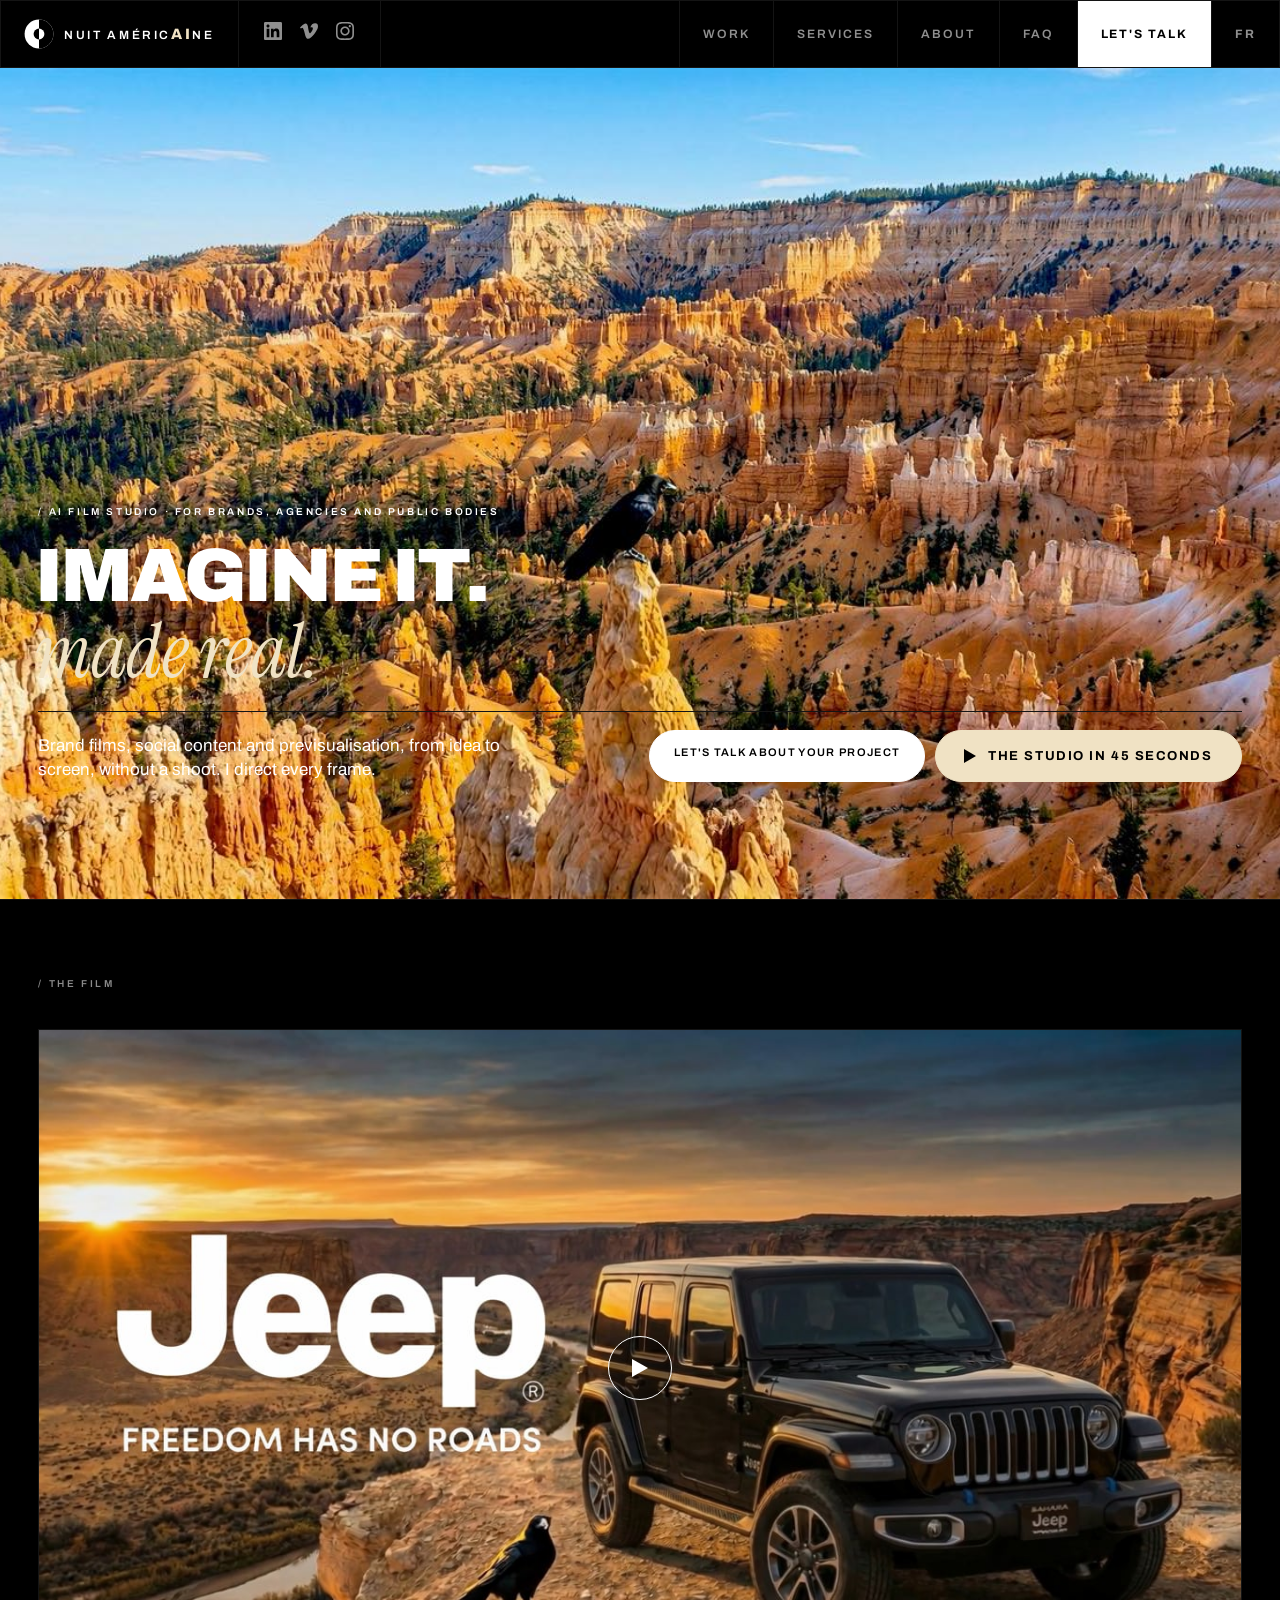
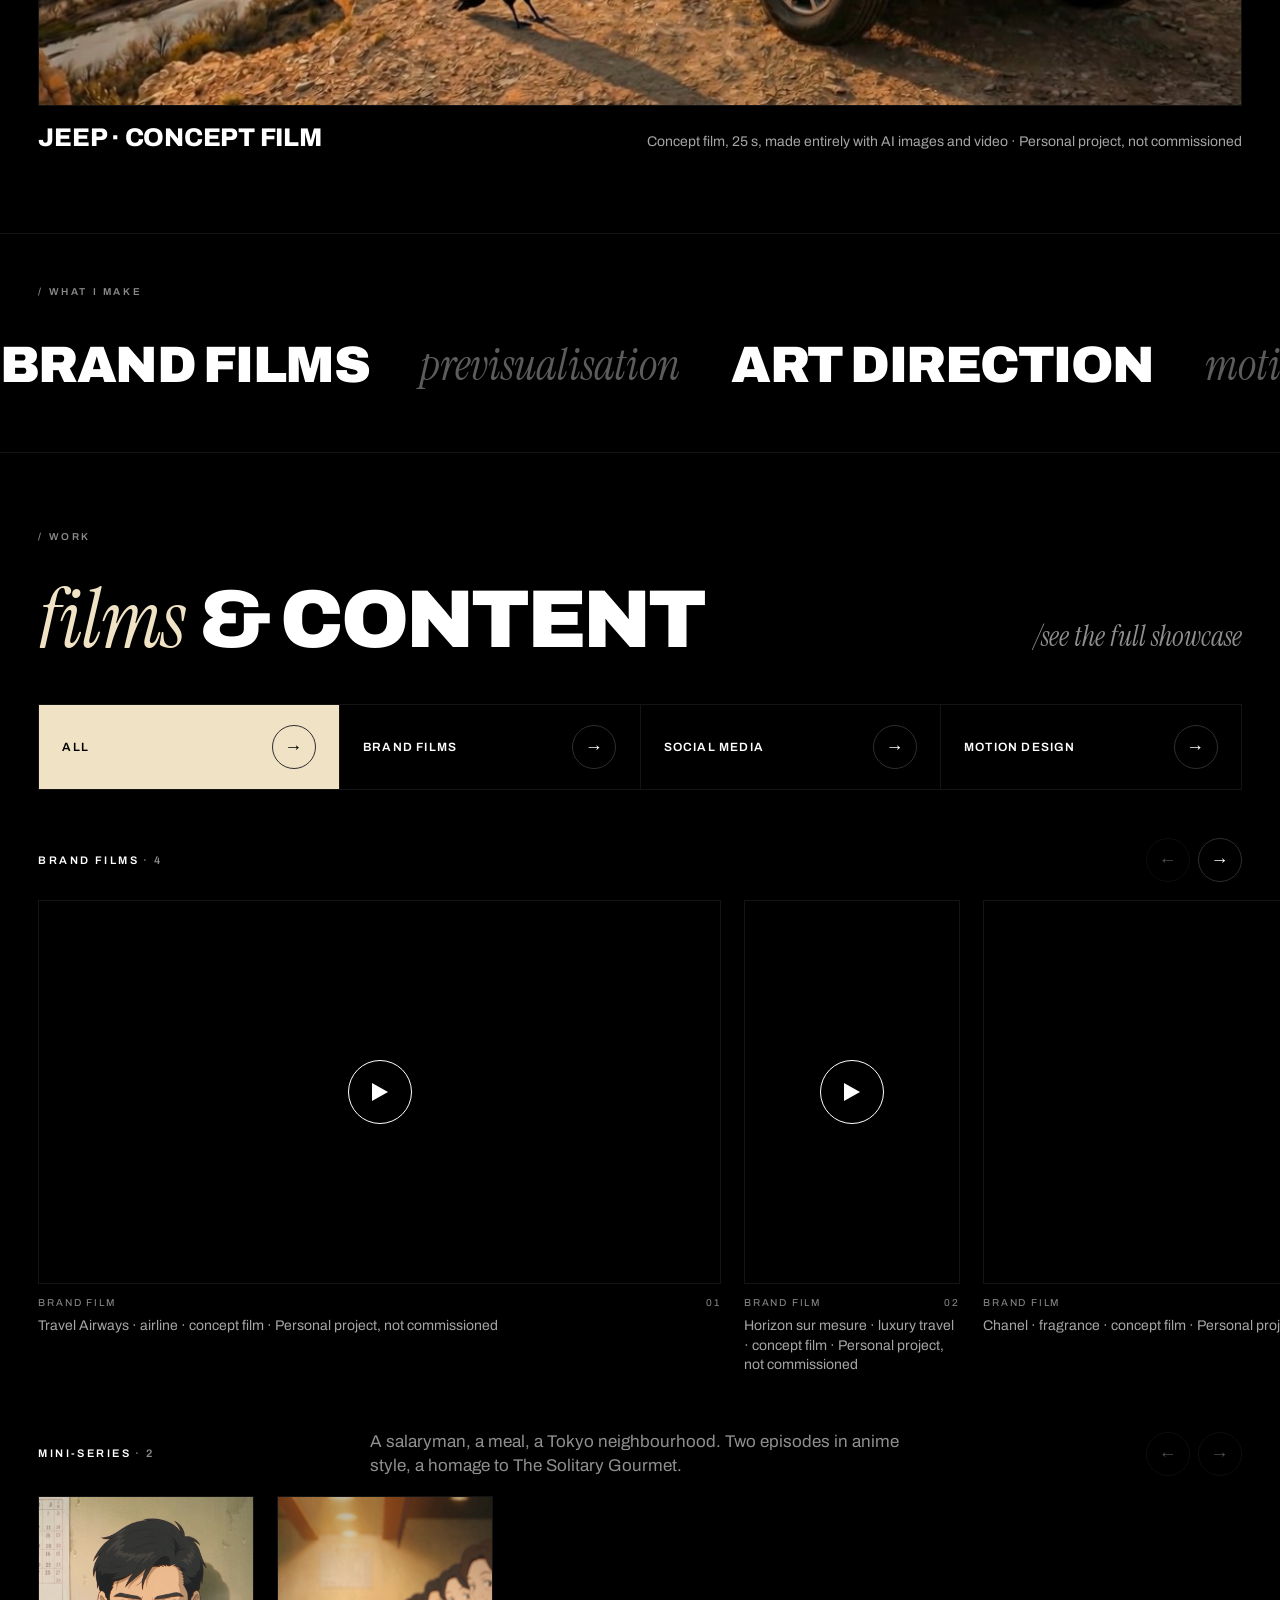
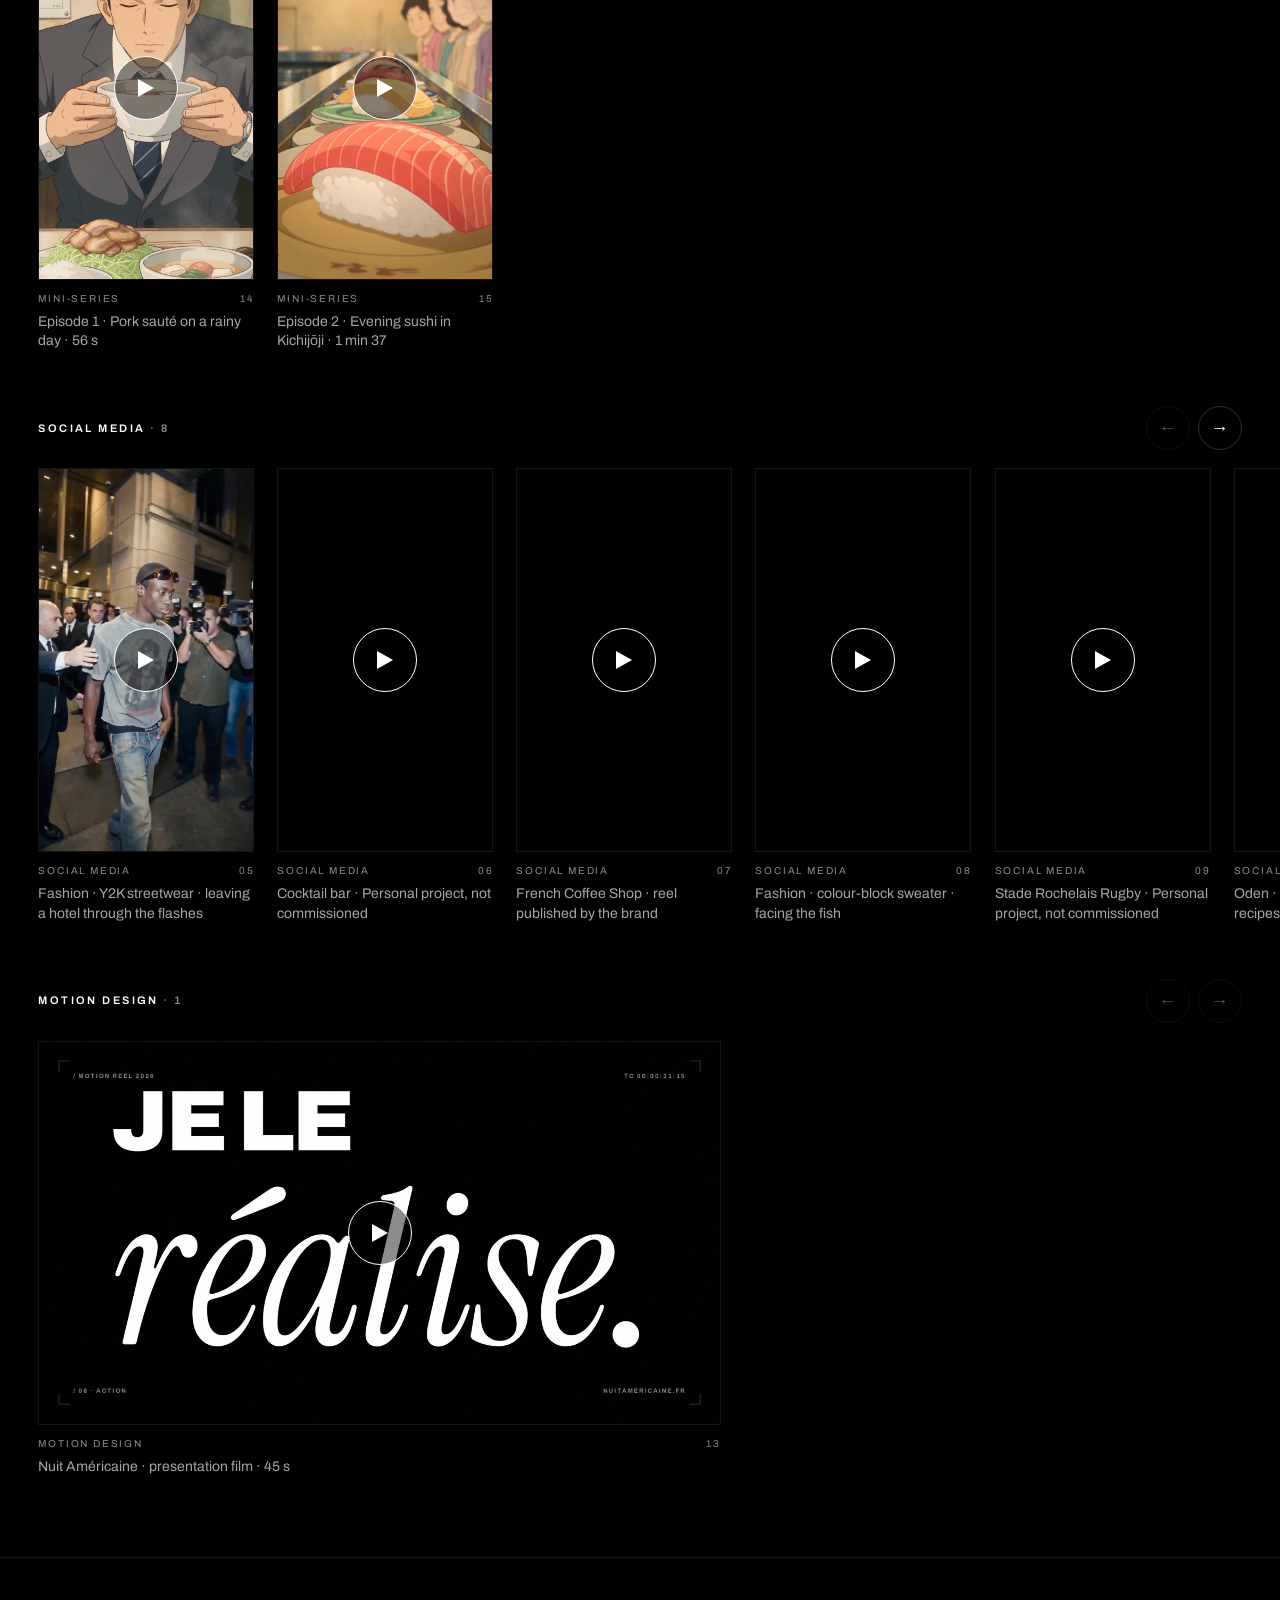
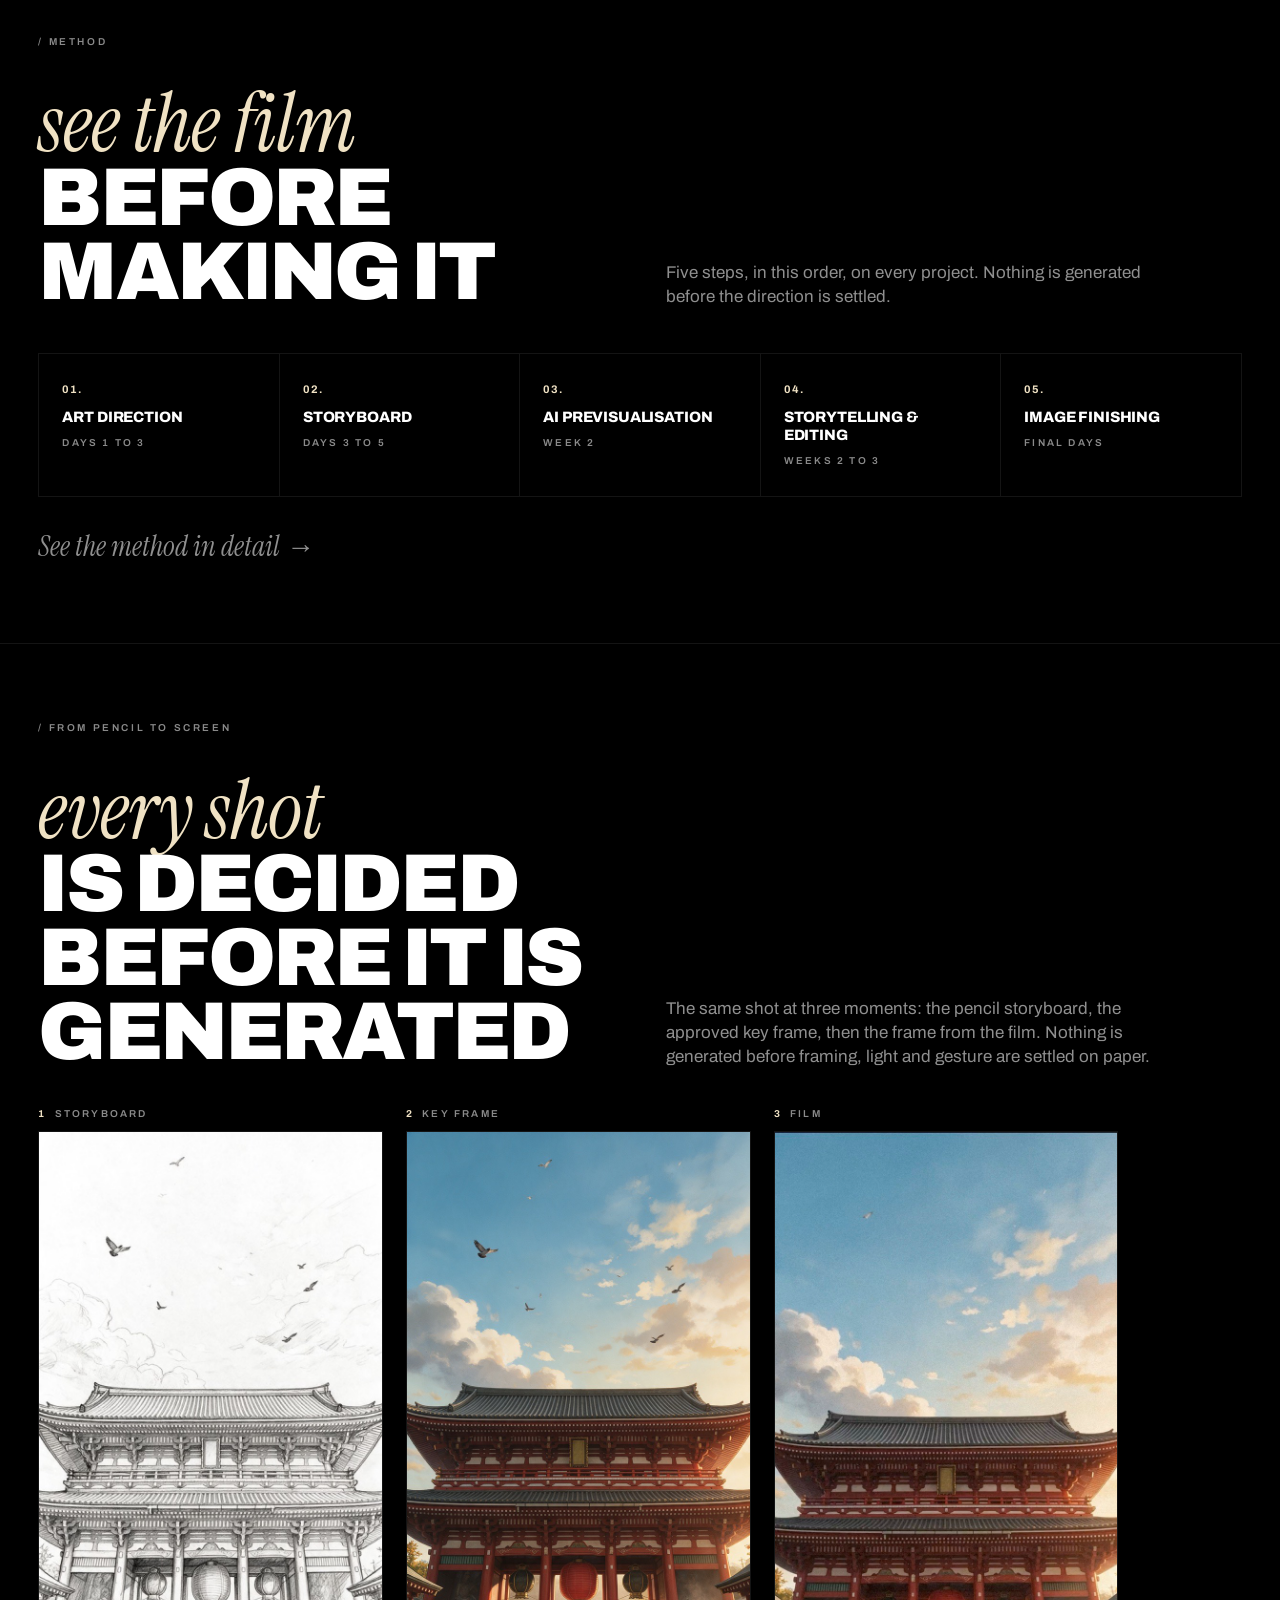
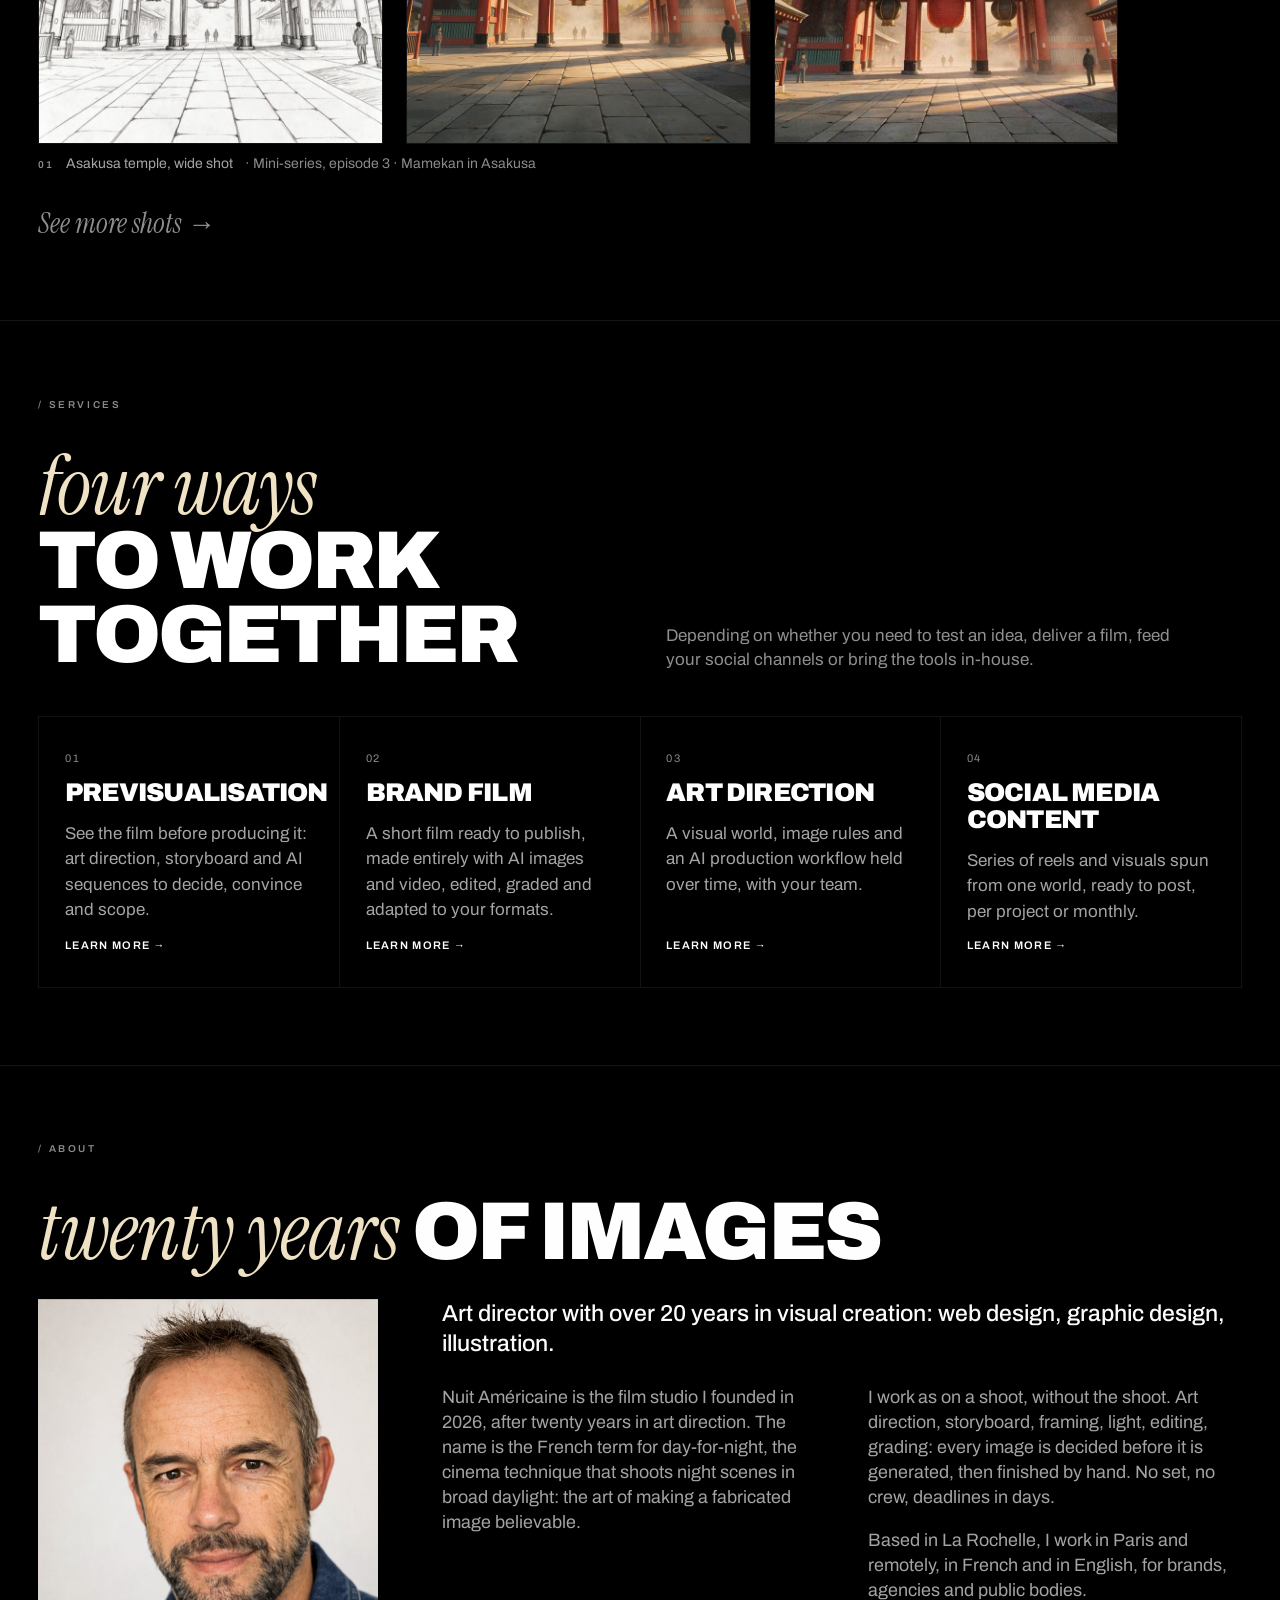
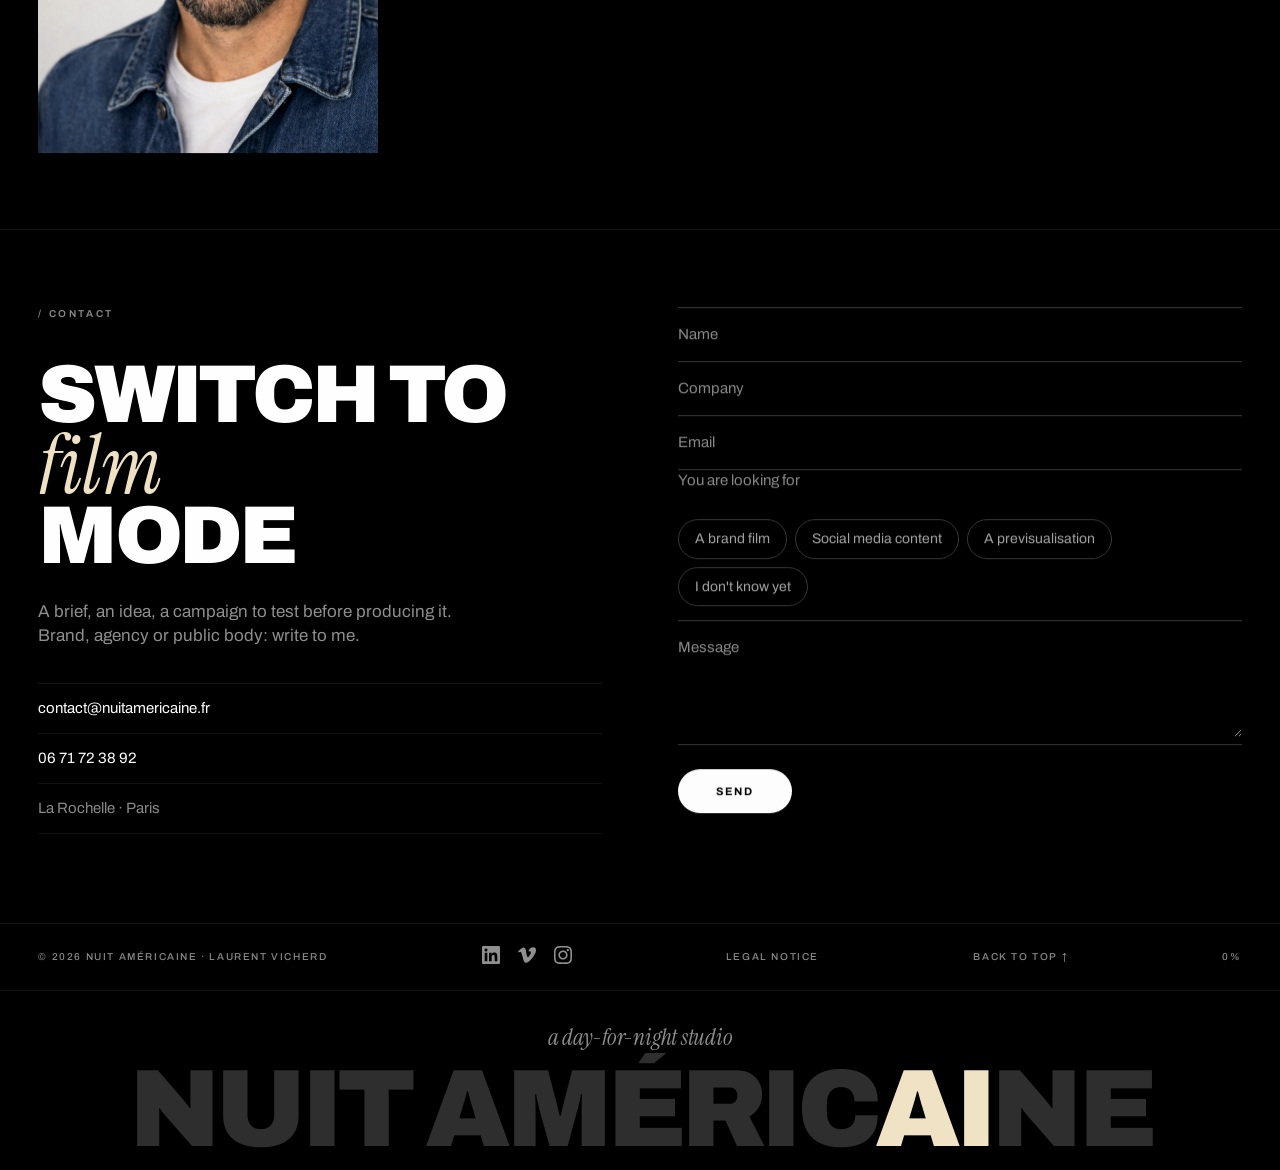
==== commit ed4e1ba8: "Mise en ligne du 2026-10-28 11:47" ====
--- a/en/index.html
+++ b/en/index.html
@@ -1,3 +1,4 @@
 <!DOCTYPE html><html lang="en" class="no-js"><head><meta charset="utf-8"><meta name="viewport" content="width=device-width, initial-scale=1"><meta name="theme-color" content="#000000"><meta name="author" content="Laurent Vicherd"><script>
       document.documentElement.classList.replace("no-js", "js");
-    </script><link rel="icon" href="/favicon.svg" type="image/svg+xml"><link rel="apple-touch-icon" href="/apple-touch-icon.png"><link rel="sitemap" href="/sitemap-index.xml"><link rel="preload" href="/fonts/archivo-latin-wght-normal.woff2" as="font" type="font/woff2" crossorigin><link rel="preload" href="/fonts/instrument-serif-latin-400-italic.woff2" as="font" type="font/woff2" crossorigin><title>Nuit Américaine · AI video studio, by Laurent Vicherd</title><meta name="description" content="Nuit Américaine, an AI video studio in La Rochelle and Paris, led by art director Laurent Vicherd. Brand films, social media content and previsualisation, produced entirely with AI."><link rel="canonical" href="https://nuitamericaine.fr/en/"><meta property="og:type" content="website"><meta property="og:site_name" content="Nuit Américaine · agence de création vidéo IA"><meta property="og:locale" content="en_GB"><link rel="alternate" hreflang="fr" href="https://nuitamericaine.fr/"><link rel="alternate" hreflang="en" href="https://nuitamericaine.fr/en/"><link rel="alternate" hreflang="x-default" href="https://nuitamericaine.fr/"><meta property="og:title" content="Nuit Américaine · AI video studio, by Laurent Vicherd"><meta property="og:description" content="Nuit Américaine, an AI video studio in La Rochelle and Paris, led by art director Laurent Vicherd. Brand films, social media content and previsualisation, produced entirely with AI."><meta property="og:url" content="https://nuitamericaine.fr/en/"><meta property="og:image" content="https://nuitamericaine.fr/images/og-image.jpg"><meta property="og:image:width" content="1200"><meta property="og:image:height" content="630"><meta property="og:image:alt" content="Nuit Américaine, agence de création vidéo IA · Laurent Vicherd, directeur artistique"><meta name="twitter:card" content="summary_large_image"><meta name="twitter:title" content="Nuit Américaine · AI video studio, by Laurent Vicherd"><meta name="twitter:description" content="Nuit Américaine, an AI video studio in La Rochelle and Paris, led by art director Laurent Vicherd. Brand films, social media content and previsualisation, produced entirely with AI."><meta name="twitter:image" content="https://nuitamericaine.fr/images/og-image.jpg"><meta name="twitter:image:alt" content="Nuit Américaine, agence de création vidéo IA · Laurent Vicherd, directeur artistique"><script type="application/ld+json">{"@context":"https://schema.org","@type":["Organization","LocalBusiness"],"@id":"https://nuitamericaine.fr/#organization","name":"Nuit Américaine","alternateName":"Nuit Americaine","url":"https://nuitamericaine.fr","logo":"https://nuitamericaine.fr/icon-512.png","image":"https://nuitamericaine.fr/images/og-image.jpg","description":"Nuit Américaine, an AI video studio in La Rochelle and Paris, led by art director Laurent Vicherd. Brand films, social media content and previsualisation, produced entirely with AI.","email":"contact@nuitamericaine.fr","telephone":"+33671723892","founder":{"@type":"Person","name":"Laurent Vicherd"},"address":{"@type":"PostalAddress","addressLocality":"La Rochelle","addressRegion":"Nouvelle-Aquitaine","addressCountry":"FR"},"areaServed":["La Rochelle","Paris","France","Europe"],"knowsLanguage":["fr","en"],"makesOffer":[{"@type":"Offer","itemOffered":{"@type":"Service","name":"Previsualisation"}},{"@type":"Offer","itemOffered":{"@type":"Service","name":"Brand film"}},{"@type":"Offer","itemOffered":{"@type":"Service","name":"Art direction"}},{"@type":"Offer","itemOffered":{"@type":"Service","name":"Social media content"}}],"sameAs":["https://www.linkedin.com/in/lvicherd/","https://vimeo.com/showcase/12160881","https://www.instagram.com/dreamer.anime/"]}</script><script type="application/ld+json">{"@context":"https://schema.org","@type":"Person","name":"Laurent Vicherd","jobTitle":"Directeur artistique, créateur vidéo IA et réalisateur","description":"Nuit Américaine, an AI video studio in La Rochelle and Paris, led by art director Laurent Vicherd. Brand films, social media content and previsualisation, produced entirely with AI.","url":"https://nuitamericaine.fr","image":"https://nuitamericaine.fr/images/og-image.jpg","email":"mailto:contact@nuitamericaine.fr","telephone":"+33671723892","address":{"@type":"PostalAddress","addressLocality":"La Rochelle","addressRegion":"Nouvelle-Aquitaine","addressCountry":"FR"},"knowsLanguage":[{"@type":"Language","name":"Français","alternateName":"fr"},{"@type":"Language","name":"Anglais","alternateName":"en"}],"knowsAbout":["Direction artistique","Prévisualisation cinématographique","Vidéo générée par IA","Contenus réseaux sociaux","Motion design","Narration visuelle","Colorimétrie"],"worksFor":{"@id":"https://nuitamericaine.fr/#organization"},"sameAs":["https://www.linkedin.com/in/lvicherd/","https://vimeo.com/showcase/12160881","https://www.instagram.com/dreamer.anime/"]}</script><link rel="stylesheet" href="/_astro/Footer.DX5v9vsR.css"><link rel="stylesheet" href="/_astro/VideoSchema.EjF311_7.css"></head><body><a class="skip-link" href="#top">Aller au contenu</a><header class="_wbp8n1"><nav class="_0O6ddc" aria-label="Main navigation"><a class="_5jztdh _KssVgu" href="#top"><svg class="_oegGxY" viewBox="0 0 100 100" aria-hidden="true" focusable="false"><defs><clipPath id="na-h"><rect x="50" y="0" width="50" height="100"></rect></clipPath></defs><circle cx="50" cy="50" r="48" fill="#fff"></circle><circle cx="50" cy="50" r="48" fill="#000" clip-path="url(#na-h)"></circle><circle cx="50" cy="50" r="18" fill="#000"></circle><circle cx="50" cy="50" r="18" fill="#fff" clip-path="url(#na-h)"></circle></svg><span class="_LylGI-">Nuit Améric<span class="_NhfbE0">ai</span>ne</span><span class="visually-hidden">, back to top</span></a><span class="_5jztdh _innQ03"><ul class="_6sXvDL" aria-label="Réseaux et profils"><li><a class="_XAW3bi" href="https://www.linkedin.com/in/lvicherd/" target="_blank" rel="noopener"><svg class="_UkfkSz" viewBox="0 0 24 24" aria-hidden="true" focusable="false"><path fill="currentColor" d="M20.447 20.452h-3.554v-5.569c0-1.328-.027-3.037-1.852-3.037-1.853 0-2.136 1.445-2.136 2.939v5.667H9.351V9h3.414v1.561h.046c.477-.9 1.637-1.85 3.37-1.85 3.601 0 4.267 2.37 4.267 5.455v6.286zM5.337 7.433c-1.144 0-2.063-.926-2.063-2.065 0-1.138.92-2.063 2.063-2.063 1.14 0 2.064.925 2.064 2.063 0 1.139-.925 2.065-2.064 2.065zm1.782 13.019H3.555V9h3.564v11.452zM22.225 0H1.771C.792 0 0 .774 0 1.729v20.542C0 23.227.792 24 1.771 24h20.451C23.2 24 24 23.227 24 22.271V1.729C24 .774 23.2 0 22.222 0h.003z"></path></svg><span class="visually-hidden">LinkedIn</span><span class="visually-hidden">(nouvelle fenêtre)</span></a></li><li><a class="_XAW3bi" href="https://vimeo.com/showcase/12160881" target="_blank" rel="noopener"><svg class="_UkfkSz" viewBox="0 0 24 24" aria-hidden="true" focusable="false"><path fill="currentColor" d="M23.9765 6.4168c-.105 2.338-1.739 5.5429-4.894 9.6088-3.2679 4.247-6.0258 6.3699-8.2898 6.3699-1.409 0-2.578-1.294-3.553-3.881l-1.9179-7.1138c-.719-2.584-1.488-3.878-2.312-3.878-.179 0-.806.378-1.881 1.132l-1.129-1.457a315.06 315.06 0 0 0 3.501-3.1279c1.579-1.368 2.765-2.085 3.554-2.159 1.867-.18 3.016 1.1 3.447 3.838.465 2.953.789 4.789.971 5.507.539 2.45 1.131 3.674 1.776 3.674.502 0 1.256-.796 2.265-2.385 1.004-1.589 1.54-2.797 1.612-3.628.144-1.371-.395-2.061-1.614-2.061-.574 0-1.167.121-1.777.391 1.186-3.868 3.434-5.757 6.762-5.637 2.473.06 3.628 1.664 3.493 4.797l-.013.01z"></path></svg><span class="visually-hidden">Vimeo</span><span class="visually-hidden">(nouvelle fenêtre)</span></a></li><li><a class="_XAW3bi" href="https://www.instagram.com/dreamer.anime/" target="_blank" rel="noopener"><svg class="_UkfkSz" viewBox="0 0 24 24" aria-hidden="true" focusable="false"><path fill="currentColor" d="M12 0C8.74 0 8.333.015 7.053.072 5.775.132 4.905.333 4.14.63c-.789.306-1.459.717-2.126 1.384S.935 3.35.63 4.14C.333 4.905.131 5.775.072 7.053.012 8.333 0 8.74 0 12s.015 3.667.072 4.947c.06 1.277.261 2.148.558 2.913.306.788.717 1.459 1.384 2.126.667.666 1.336 1.079 2.126 1.384.766.296 1.636.499 2.913.558C8.333 23.988 8.74 24 12 24s3.667-.015 4.947-.072c1.277-.06 2.148-.262 2.913-.558.788-.306 1.459-.718 2.126-1.384.666-.667 1.079-1.335 1.384-2.126.296-.765.499-1.636.558-2.913.06-1.28.072-1.687.072-4.947s-.015-3.667-.072-4.947c-.06-1.277-.262-2.149-.558-2.913-.306-.789-.718-1.459-1.384-2.126C21.319 1.347 20.651.935 19.86.63c-.765-.297-1.636-.499-2.913-.558C15.667.012 15.26 0 12 0zm0 2.16c3.203 0 3.585.016 4.85.071 1.17.055 1.805.249 2.227.415.562.217.96.477 1.382.896.419.42.679.819.896 1.381.164.422.36 1.057.413 2.227.057 1.266.07 1.646.07 4.85s-.015 3.585-.074 4.85c-.061 1.17-.256 1.805-.421 2.227-.224.562-.479.96-.899 1.382-.419.419-.824.679-1.38.896-.42.164-1.065.36-2.235.413-1.274.057-1.649.07-4.859.07-3.211 0-3.586-.015-4.859-.074-1.171-.061-1.816-.256-2.236-.421-.569-.224-.96-.479-1.379-.899-.421-.419-.69-.824-.9-1.38-.165-.42-.359-1.065-.42-2.235-.045-1.26-.061-1.649-.061-4.844 0-3.196.016-3.586.061-4.861.061-1.17.255-1.814.42-2.234.21-.57.479-.96.9-1.381.419-.419.81-.689 1.379-.898.42-.166 1.051-.361 2.221-.421 1.275-.045 1.65-.06 4.859-.06l.045.03zm0 3.678c-3.405 0-6.162 2.76-6.162 6.162 0 3.405 2.76 6.162 6.162 6.162 3.405 0 6.162-2.76 6.162-6.162 0-3.405-2.76-6.162-6.162-6.162zM12 16c-2.21 0-4-1.79-4-4s1.79-4 4-4 4 1.79 4 4-1.79 4-4 4zm7.846-10.405c0 .795-.646 1.44-1.44 1.44-.795 0-1.44-.646-1.44-1.44 0-.794.646-1.439 1.44-1.439.793-.001 1.44.645 1.44 1.439z"></path></svg><span class="visually-hidden">Instagram</span><span class="visually-hidden">(nouvelle fenêtre)</span></a></li></ul></span><span class="_5jztdh _wGS1Yd" aria-hidden="true"></span><span class="_5jztdh _672JQn"><a class="_-FFBN1" href="#projets">Work</a></span><span class="_5jztdh _672JQn"><a class="_-FFBN1" href="/en/services">Services</a></span><span class="_5jztdh _672JQn"><a class="_-FFBN1" href="#apropos">About</a></span><span class="_5jztdh _672JQn"><a class="_-FFBN1" href="/en/services#faq">FAQ</a></span><span class="_5jztdh _gAZI0k"><a class="_b3pAGg" href="#contact">Let&#39;s talk</a></span><span class="_5jztdh _28Ge5Y"><a class="_ID6BMH" href="/" lang="fr" hreflang="fr">FR</a></span></nav></header><main><section class="_EOciAQ" id="top"><div class="_E2s0Wj" aria-hidden="true"><video class="_4njW0q" data-hero-video poster="/images/hero-poster.jpg" muted loop playsinline preload="metadata" tabindex="-1"><source src="/videos/hero.mp4" type="video/mp4"></video></div><p class="_DRItm-" data-reveal>/ AI film studio · for brands, agencies and public bodies</p><h1 class="_-aDW0U" data-reveal>Imagine it.<br><span class="_s-t-P8">made real.</span></h1><div class="_HkXryt" data-reveal><p class="_ezBkP9">Brand films, social content and previsualisation, from idea to screen, without a shoot. I direct every frame.</p><div class="_1n6pRi"><a class="_N9rGZK _R1KWrd" href="#contact">Let&#39;s talk about your project</a><a class="_N9rGZK _MfQy-w" href="#film-studio" data-play-studio><svg class="_RhfrwD" width="12" height="14" viewBox="0 0 12 14" fill="currentColor" aria-hidden="true"><path d="M0 0L12 7L0 14Z"></path></svg>The studio in 45 seconds</a></div></div></section><section class="_SEMcE3" aria-labelledby="film-titre"><p class="_TMqPRM" data-reveal>/ The film</p><div class="_PsSI9Y" data-reveal><button class="_bNBcaM" type="button" data-video-facade data-video-id="1176150664" data-video-title="Jeep · concept film" aria-label="Play film Jeep · concept film on Vimeo"><img class="_WXocgA" src="/images/posters/video-04.jpg" alt="Opening frame of the Jeep concept film: a 4x4 on the edge of a canyon at sunset." width="1280" height="720" decoding="async"><span class="_K4FplE" aria-hidden="true"><svg width="16" height="18" viewBox="0 0 16 18" fill="currentColor"><path d="M0 0L16 9L0 18Z"></path></svg></span></button><noscript><a class="_5IlY3P" href="https://vimeo.com/1176150664" target="_blank" rel="noopener"><img class="_WXocgA" src="/images/posters/video-04.jpg" alt="Opening frame of the Jeep concept film: a 4x4 on the edge of a canyon at sunset." width="1280" height="720"><span class="_lrZxmO">Vimeo ↗</span></a></noscript></div><div class="_QE5AT4" data-reveal><h2 class="_oQU0Nr" id="film-titre">Jeep · concept film</h2><p class="_DXHihj">Concept film, 25 s, made entirely with AI images and video · Personal project, not commissioned</p></div></section><section class="_0sg8S0" aria-label="What I make"><p class="_gAsKgn">/ What I make</p><div class="_cw5gLJ"><div class="_ScFVD5"><span class="_ceEhWp">Brand films</span><span class="_aMwuZ1">previsualisation</span><span class="_ceEhWp">Art direction</span><span class="_aMwuZ1">motion design</span><span class="_ceEhWp">Visual storytelling</span><span class="_aMwuZ1">colour grading</span><span class="_ceEhWp">Social media content</span><span class="_aMwuZ1">reels &amp; series</span></div><div class="_ScFVD5" aria-hidden="true"><span class="_ceEhWp">Brand films</span><span class="_aMwuZ1">previsualisation</span><span class="_ceEhWp">Art direction</span><span class="_aMwuZ1">motion design</span><span class="_ceEhWp">Visual storytelling</span><span class="_aMwuZ1">colour grading</span><span class="_ceEhWp">Social media content</span><span class="_aMwuZ1">reels &amp; series</span></div></div></section><section class="_XnP-DE" id="projets" data-projects><p class="_xaM4bd" data-reveal>/ Work</p><div class="_LKcLnQ" data-reveal><h2 class="_h4AxAI"><span class="_HndAAG">films</span> &amp; content</h2><a class="_Z-y7u-" href="https://vimeo.com/showcase/12160881" target="_blank" rel="noopener">/see the full showcase <span class="visually-hidden">(new window)</span></a></div><ul class="ruled-grid _-sAWyq" aria-label="Filter the work by category" data-reveal><li class="ruled-cell _ffMfDf"><button class="_nqh50D" type="button" data-filter="tous" data-filter-label="All" aria-pressed="true"><span>All</span><span class="_gTnR7n" aria-hidden="true">→</span></button></li><li class="ruled-cell _ffMfDf"><button class="_nqh50D" type="button" data-filter="films-de-marque" data-filter-label="Brand films" aria-pressed="false"><span>Brand films</span><span class="_gTnR7n" aria-hidden="true">→</span></button></li><li class="ruled-cell _ffMfDf"><button class="_nqh50D" type="button" data-filter="reseaux-sociaux" data-filter-label="Social media" aria-pressed="false"><span>Social media</span><span class="_gTnR7n" aria-hidden="true">→</span></button></li><li class="ruled-cell _ffMfDf"><button class="_nqh50D" type="button" data-filter="motion-design" data-filter-label="Motion design" aria-pressed="false"><span>Motion design</span><span class="_gTnR7n" aria-hidden="true">→</span></button></li></ul><p class="visually-hidden" data-filter-status aria-live="polite"></p><div class="_xYwr3K" data-carousel data-reveal><div class="_NORXC7"><p class="_hjZiLB" id="bandeau-films">Brand films<span class="_Fj1w9S" aria-hidden="true"> · 4</span></p><div class="_FFjGPI"><button class="_gTnR7n" type="button" data-carousel-prev aria-label="Brand films : previous">←</button><button class="_gTnR7n" type="button" data-carousel-next aria-label="Brand films : next">→</button></div></div><div class="_KVOR9C" data-carousel-track tabindex="0" role="region" aria-labelledby="bandeau-films"><div data-categories="films-de-marque" data-orientation="landscape"><div class="_p1DOcI"><button class="_bNBcaM" type="button" data-video-facade data-video-id="1174697975" data-video-title="Travel Airways · concept film" aria-label="Play Brand film 01 on Vimeo"><img class="_WXocgA" src="/images/posters/video-01.jpg" alt="Opening frame of the Travel Airways concept film." width="1280" height="720" loading="lazy" decoding="async"><span class="_K4FplE" aria-hidden="true"><svg width="16" height="18" viewBox="0 0 16 18" fill="currentColor"><path d="M0 0L16 9L0 18Z"></path></svg></span></button><noscript><a class="_5IlY3P" href="https://vimeo.com/1174697975" target="_blank" rel="noopener"><img class="_WXocgA" src="/images/posters/video-01.jpg" alt="Opening frame of the Travel Airways concept film." width="1280" height="720"><span class="_lrZxmO">Play Brand film 01 on Vimeo ↗</span></a></noscript></div><p class="_GtajoO"><span>Brand film</span><span>01</span></p><p class="_srpc16">Travel Airways · airline · concept film · Personal project, not commissioned</p></div><div data-categories="films-de-marque" data-orientation="portrait"><div class="_p1DOcI _r8mpt8"><button class="_bNBcaM" type="button" data-video-facade data-video-id="1174701593" data-video-title="Horizon sur mesure · luxury travel, concept film" aria-label="Play Brand film 02 on Vimeo"><img class="_WXocgA" src="/images/posters/video-02.jpg" alt="A couple sitting in front of the blue domes of Santorini, above the sea." width="720" height="1280" loading="lazy" decoding="async"><span class="_K4FplE" aria-hidden="true"><svg width="16" height="18" viewBox="0 0 16 18" fill="currentColor"><path d="M0 0L16 9L0 18Z"></path></svg></span></button><noscript><a class="_5IlY3P" href="https://vimeo.com/1174701593" target="_blank" rel="noopener"><img class="_WXocgA" src="/images/posters/video-02.jpg" alt="A couple sitting in front of the blue domes of Santorini, above the sea." width="720" height="1280"><span class="_lrZxmO">Play Brand film 02 on Vimeo ↗</span></a></noscript></div><p class="_GtajoO"><span>Brand film</span><span>02</span></p><p class="_srpc16">Horizon sur mesure · luxury travel · concept film · Personal project, not commissioned</p></div><div data-categories="films-de-marque" data-orientation="landscape"><div class="_p1DOcI"><button class="_bNBcaM" type="button" data-video-facade data-video-id="1189665061" data-video-title="Chanel · fragrance, concept film" aria-label="Play Brand film 03 on Vimeo"><img class="_WXocgA" src="/images/posters/video-03.jpg" alt="Opening frame of the fragrance concept film." width="1280" height="720" loading="lazy" decoding="async"><span class="_K4FplE" aria-hidden="true"><svg width="16" height="18" viewBox="0 0 16 18" fill="currentColor"><path d="M0 0L16 9L0 18Z"></path></svg></span></button><noscript><a class="_5IlY3P" href="https://vimeo.com/1189665061" target="_blank" rel="noopener"><img class="_WXocgA" src="/images/posters/video-03.jpg" alt="Opening frame of the fragrance concept film." width="1280" height="720"><span class="_lrZxmO">Play Brand film 03 on Vimeo ↗</span></a></noscript></div><p class="_GtajoO"><span>Brand film</span><span>03</span></p><p class="_srpc16">Chanel · fragrance · concept film · Personal project, not commissioned</p></div><div data-categories="films-de-marque" data-orientation="landscape"><div class="_p1DOcI"><button class="_bNBcaM" type="button" data-video-facade data-video-id="1176150664" data-video-title="Jeep · concept film" aria-label="Play Brand film 04 on Vimeo"><img class="_WXocgA" src="/images/posters/video-04.jpg" alt="Opening frame of the Jeep concept film." width="1280" height="720" loading="lazy" decoding="async"><span class="_K4FplE" aria-hidden="true"><svg width="16" height="18" viewBox="0 0 16 18" fill="currentColor"><path d="M0 0L16 9L0 18Z"></path></svg></span></button><noscript><a class="_5IlY3P" href="https://vimeo.com/1176150664" target="_blank" rel="noopener"><img class="_WXocgA" src="/images/posters/video-04.jpg" alt="Opening frame of the Jeep concept film." width="1280" height="720"><span class="_lrZxmO">Play Brand film 04 on Vimeo ↗</span></a></noscript></div><p class="_GtajoO"><span>Brand film</span><span>04</span></p><p class="_srpc16">Jeep · automotive · concept film · Personal project, not commissioned</p></div></div></div><div class="_xYwr3K" data-carousel data-reveal><div class="_NORXC7"><p class="_hjZiLB" id="bandeau-serie">Mini-series<span class="_Fj1w9S" aria-hidden="true"> · 2</span></p><p class="_D--mUl">A salaryman, a meal, a Tokyo neighbourhood. Two episodes in anime style, a homage to The Solitary Gourmet.</p><div class="_FFjGPI"><button class="_gTnR7n" type="button" data-carousel-prev aria-label="Mini-series : previous">←</button><button class="_gTnR7n" type="button" data-carousel-next aria-label="Mini-series : next">→</button></div></div><div class="_KVOR9C" data-carousel-track tabindex="0" role="region" aria-labelledby="bandeau-serie"><div data-categories="reseaux-sociaux" data-orientation="portrait"><div class="_p1DOcI _r8mpt8"><button class="_bNBcaM" type="button" data-video-facade data-video-src="/videos/serie/serie-01-porc-saute.mp4" data-video-title="Episode 1 · Pork sauté on a rainy day" aria-label="Play the video “Episode 1 · Pork sauté on a rainy day · 56 s”"><img class="_WXocgA" src="/images/posters/serie-01-porc-saute.jpg" alt="A man in a suit, eyes closed, holds a steaming bowl with both hands in a small diner, anime style." width="720" height="1280" loading="lazy" decoding="async"><span class="_K4FplE" aria-hidden="true"><svg width="16" height="18" viewBox="0 0 16 18" fill="currentColor"><path d="M0 0L16 9L0 18Z"></path></svg></span></button><noscript><a class="_5IlY3P" href="/videos/serie/serie-01-porc-saute.mp4" target="_blank" rel="noopener"><img class="_WXocgA" src="/images/posters/serie-01-porc-saute.jpg" alt="A man in a suit, eyes closed, holds a steaming bowl with both hands in a small diner, anime style." width="720" height="1280"><span class="_lrZxmO">Play the video “Episode 1 · Pork sauté on a rainy day · 56 s” ↗</span></a></noscript></div><p class="_GtajoO"><span>Mini-series</span><span>14</span></p><p class="_srpc16">Episode 1 · Pork sauté on a rainy day · 56 s</p></div><div data-categories="reseaux-sociaux" data-orientation="portrait"><div class="_p1DOcI _r8mpt8"><button class="_bNBcaM" type="button" data-video-facade data-video-src="/videos/serie/serie-02-sushi-kichijoji.mp4" data-video-title="Episode 2 · Evening sushi in Kichijōji" aria-label="Play the video “Episode 2 · Evening sushi in Kichijōji · 1 min 37”"><img class="_WXocgA" src="/images/posters/serie-02-sushi-kichijoji.jpg" alt="Tuna and salmon sushi glide past on a conveyor belt, anime style." width="720" height="1280" loading="lazy" decoding="async"><span class="_K4FplE" aria-hidden="true"><svg width="16" height="18" viewBox="0 0 16 18" fill="currentColor"><path d="M0 0L16 9L0 18Z"></path></svg></span></button><noscript><a class="_5IlY3P" href="/videos/serie/serie-02-sushi-kichijoji.mp4" target="_blank" rel="noopener"><img class="_WXocgA" src="/images/posters/serie-02-sushi-kichijoji.jpg" alt="Tuna and salmon sushi glide past on a conveyor belt, anime style." width="720" height="1280"><span class="_lrZxmO">Play the video “Episode 2 · Evening sushi in Kichijōji · 1 min 37” ↗</span></a></noscript></div><p class="_GtajoO"><span>Mini-series</span><span>15</span></p><p class="_srpc16">Episode 2 · Evening sushi in Kichijōji · 1 min 37</p></div></div></div><div class="_xYwr3K" data-carousel data-reveal><div class="_NORXC7"><p class="_hjZiLB" id="bandeau-reels">Social media<span class="_Fj1w9S" aria-hidden="true"> · 8</span></p><div class="_FFjGPI"><button class="_gTnR7n" type="button" data-carousel-prev aria-label="Social media : previous">←</button><button class="_gTnR7n" type="button" data-carousel-next aria-label="Social media : next">→</button></div></div><div class="_KVOR9C" data-carousel-track tabindex="0" role="region" aria-labelledby="bandeau-reels"><div data-categories="reseaux-sociaux" data-orientation="portrait"><div class="_p1DOcI _r8mpt8"><button class="_bNBcaM" type="button" data-video-facade data-video-src="/videos/reels/reel-mode-flashs.mp4" data-video-title="Fashion · out through the flashes" aria-label="Play the video “Fashion · Y2K streetwear · leaving a hotel through the flashes”"><img class="_WXocgA" src="/images/posters/reel-mode-flashs.jpg" alt="A young man in a vintage tee walks through a wall of photographers outside a hotel at night." width="720" height="1280" loading="lazy" decoding="async"><span class="_K4FplE" aria-hidden="true"><svg width="16" height="18" viewBox="0 0 16 18" fill="currentColor"><path d="M0 0L16 9L0 18Z"></path></svg></span></button><noscript><a class="_5IlY3P" href="/videos/reels/reel-mode-flashs.mp4" target="_blank" rel="noopener"><img class="_WXocgA" src="/images/posters/reel-mode-flashs.jpg" alt="A young man in a vintage tee walks through a wall of photographers outside a hotel at night." width="720" height="1280"><span class="_lrZxmO">Play the video “Fashion · Y2K streetwear · leaving a hotel through the flashes” ↗</span></a></noscript></div><p class="_GtajoO"><span>Social media</span><span>05</span></p><p class="_srpc16">Fashion · Y2K streetwear · leaving a hotel through the flashes</p></div><div data-categories="reseaux-sociaux" data-orientation="portrait"><div class="_p1DOcI _r8mpt8"><button class="_bNBcaM" type="button" data-video-facade data-video-src="/videos/reels/reel-bar-cocktails.mp4" data-video-title="Cocktail bar · vertical reel" aria-label="Play the video “Cocktail bar · Personal project, not commissioned”"><img class="_WXocgA" src="/images/posters/reel-bar-cocktails.jpg" alt="A hand drops raspberries onto a cocktail, red background." width="720" height="1280" loading="lazy" decoding="async"><span class="_K4FplE" aria-hidden="true"><svg width="16" height="18" viewBox="0 0 16 18" fill="currentColor"><path d="M0 0L16 9L0 18Z"></path></svg></span></button><noscript><a class="_5IlY3P" href="/videos/reels/reel-bar-cocktails.mp4" target="_blank" rel="noopener"><img class="_WXocgA" src="/images/posters/reel-bar-cocktails.jpg" alt="A hand drops raspberries onto a cocktail, red background." width="720" height="1280"><span class="_lrZxmO">Play the video “Cocktail bar · Personal project, not commissioned” ↗</span></a></noscript></div><p class="_GtajoO"><span>Social media</span><span>06</span></p><p class="_srpc16">Cocktail bar · Personal project, not commissioned</p></div><div data-categories="reseaux-sociaux" data-orientation="portrait"><div class="_p1DOcI _r8mpt8"><button class="_bNBcaM" type="button" data-video-facade data-video-src="/videos/reels/reel-french-coffee-shop.mp4" data-video-title="French Coffee Shop · vertical reel" aria-label="Play the video “French Coffee Shop · reel published by the brand”"><img class="_WXocgA" src="/images/posters/reel-french-coffee-shop.jpg" alt="Steam from a coffee cup draws a shape in the half-light." width="720" height="1280" loading="lazy" decoding="async"><span class="_K4FplE" aria-hidden="true"><svg width="16" height="18" viewBox="0 0 16 18" fill="currentColor"><path d="M0 0L16 9L0 18Z"></path></svg></span></button><noscript><a class="_5IlY3P" href="/videos/reels/reel-french-coffee-shop.mp4" target="_blank" rel="noopener"><img class="_WXocgA" src="/images/posters/reel-french-coffee-shop.jpg" alt="Steam from a coffee cup draws a shape in the half-light." width="720" height="1280"><span class="_lrZxmO">Play the video “French Coffee Shop · reel published by the brand” ↗</span></a></noscript></div><p class="_GtajoO"><span>Social media</span><span>07</span></p><p class="_srpc16">French Coffee Shop · reel published by the brand</p></div><div data-categories="reseaux-sociaux" data-orientation="portrait"><div class="_p1DOcI _r8mpt8"><button class="_bNBcaM" type="button" data-video-facade data-video-src="/videos/reels/reel-mode-aquarium.mp4" data-video-title="Fashion · the aquarium" aria-label="Play the video “Fashion · colour-block sweater · facing the fish”"><img class="_WXocgA" src="/images/posters/reel-mode-aquarium.jpg" alt="A young man in a cap and striped sweater stands in front of a large blue aquarium." width="720" height="1280" loading="lazy" decoding="async"><span class="_K4FplE" aria-hidden="true"><svg width="16" height="18" viewBox="0 0 16 18" fill="currentColor"><path d="M0 0L16 9L0 18Z"></path></svg></span></button><noscript><a class="_5IlY3P" href="/videos/reels/reel-mode-aquarium.mp4" target="_blank" rel="noopener"><img class="_WXocgA" src="/images/posters/reel-mode-aquarium.jpg" alt="A young man in a cap and striped sweater stands in front of a large blue aquarium." width="720" height="1280"><span class="_lrZxmO">Play the video “Fashion · colour-block sweater · facing the fish” ↗</span></a></noscript></div><p class="_GtajoO"><span>Social media</span><span>08</span></p><p class="_srpc16">Fashion · colour-block sweater · facing the fish</p></div><div data-categories="reseaux-sociaux" data-orientation="portrait"><div class="_p1DOcI _r8mpt8"><button class="_bNBcaM" type="button" data-video-facade data-video-src="/videos/reels/reel-stade-rochelais.mp4" data-video-title="Stade Rochelais Rugby · vertical reel" aria-label="Play the video “Stade Rochelais Rugby · Personal project, not commissioned”"><img class="_WXocgA" src="/images/posters/reel-stade-rochelais.jpg" alt="A rugby ball on the harbour quay, surrounded by light." width="720" height="1280" loading="lazy" decoding="async"><span class="_K4FplE" aria-hidden="true"><svg width="16" height="18" viewBox="0 0 16 18" fill="currentColor"><path d="M0 0L16 9L0 18Z"></path></svg></span></button><noscript><a class="_5IlY3P" href="/videos/reels/reel-stade-rochelais.mp4" target="_blank" rel="noopener"><img class="_WXocgA" src="/images/posters/reel-stade-rochelais.jpg" alt="A rugby ball on the harbour quay, surrounded by light." width="720" height="1280"><span class="_lrZxmO">Play the video “Stade Rochelais Rugby · Personal project, not commissioned” ↗</span></a></noscript></div><p class="_GtajoO"><span>Social media</span><span>09</span></p><p class="_srpc16">Stade Rochelais Rugby · Personal project, not commissioned</p></div><div data-categories="reseaux-sociaux" data-orientation="portrait"><div class="_p1DOcI _r8mpt8"><button class="_bNBcaM" type="button" data-video-facade data-video-src="/videos/reels/reel-japan-oden.mp4" data-video-title="Oden · Japan Culture series, episode 1" aria-label="Play the video “Oden · Japan Culture series, 12 recipes in anime style”"><img class="_WXocgA" src="/images/posters/reel-japan-oden.jpg" alt="A steaming bowl of oden, drawn in anime style." width="720" height="1280" loading="lazy" decoding="async"><span class="_K4FplE" aria-hidden="true"><svg width="16" height="18" viewBox="0 0 16 18" fill="currentColor"><path d="M0 0L16 9L0 18Z"></path></svg></span></button><noscript><a class="_5IlY3P" href="/videos/reels/reel-japan-oden.mp4" target="_blank" rel="noopener"><img class="_WXocgA" src="/images/posters/reel-japan-oden.jpg" alt="A steaming bowl of oden, drawn in anime style." width="720" height="1280"><span class="_lrZxmO">Play the video “Oden · Japan Culture series, 12 recipes in anime style” ↗</span></a></noscript></div><p class="_GtajoO"><span>Social media</span><span>10</span></p><p class="_srpc16">Oden · Japan Culture series, 12 recipes in anime style</p></div><div data-categories="reseaux-sociaux" data-orientation="portrait"><div class="_p1DOcI _r8mpt8"><button class="_bNBcaM" type="button" data-video-facade data-video-src="/videos/reels/reel-japan-gyoza.mp4" data-video-title="Gyoza · Japan Culture series, episode 2" aria-label="Play the video “Gyoza · Japan Culture series, 12 recipes in anime style”"><img class="_WXocgA" src="/images/posters/reel-japan-gyoza.jpg" alt="Golden gyoza arranged in a circle on a plate, anime style." width="720" height="1280" loading="lazy" decoding="async"><span class="_K4FplE" aria-hidden="true"><svg width="16" height="18" viewBox="0 0 16 18" fill="currentColor"><path d="M0 0L16 9L0 18Z"></path></svg></span></button><noscript><a class="_5IlY3P" href="/videos/reels/reel-japan-gyoza.mp4" target="_blank" rel="noopener"><img class="_WXocgA" src="/images/posters/reel-japan-gyoza.jpg" alt="Golden gyoza arranged in a circle on a plate, anime style." width="720" height="1280"><span class="_lrZxmO">Play the video “Gyoza · Japan Culture series, 12 recipes in anime style” ↗</span></a></noscript></div><p class="_GtajoO"><span>Social media</span><span>11</span></p><p class="_srpc16">Gyoza · Japan Culture series, 12 recipes in anime style</p></div><div data-categories="reseaux-sociaux" data-orientation="portrait"><div class="_p1DOcI _r8mpt8"><button class="_bNBcaM" type="button" data-video-facade data-video-src="/videos/reels/reel-japan-tamagoyaki.mp4" data-video-title="Tamagoyaki · Japan Culture series, episode 3" aria-label="Play the video “Tamagoyaki · Japan Culture series, 12 recipes in anime style”"><img class="_WXocgA" src="/images/posters/reel-japan-tamagoyaki.jpg" alt="A sliced tamagoyaki omelette on a board, anime style." width="720" height="1280" loading="lazy" decoding="async"><span class="_K4FplE" aria-hidden="true"><svg width="16" height="18" viewBox="0 0 16 18" fill="currentColor"><path d="M0 0L16 9L0 18Z"></path></svg></span></button><noscript><a class="_5IlY3P" href="/videos/reels/reel-japan-tamagoyaki.mp4" target="_blank" rel="noopener"><img class="_WXocgA" src="/images/posters/reel-japan-tamagoyaki.jpg" alt="A sliced tamagoyaki omelette on a board, anime style." width="720" height="1280"><span class="_lrZxmO">Play the video “Tamagoyaki · Japan Culture series, 12 recipes in anime style” ↗</span></a></noscript></div><p class="_GtajoO"><span>Social media</span><span>12</span></p><p class="_srpc16">Tamagoyaki · Japan Culture series, 12 recipes in anime style</p></div></div></div><div class="_xYwr3K" id="film-studio" data-carousel data-reveal><div class="_NORXC7"><p class="_hjZiLB" id="bandeau-motion">Motion design<span class="_Fj1w9S" aria-hidden="true"> · 1</span></p><div class="_FFjGPI"><button class="_gTnR7n" type="button" data-carousel-prev aria-label="Motion design : previous">←</button><button class="_gTnR7n" type="button" data-carousel-next aria-label="Motion design : next">→</button></div></div><div class="_KVOR9C" data-carousel-track tabindex="0" role="region" aria-labelledby="bandeau-motion"><div data-categories="motion-design" data-orientation="landscape"><div class="_p1DOcI"><button class="_bNBcaM" type="button" data-video-facade data-video-src="/videos/motion/nuit-americaine-film-45s.mp4" data-video-title="Nuit Américaine · presentation film" aria-label="Play the video “Nuit Américaine · presentation film · 45 s”"><img class="_WXocgA" src="/images/posters/motion-nuit-americaine.jpg" alt="White type on a black background: Je le réalise." width="1280" height="720" loading="lazy" decoding="async"><span class="_K4FplE" aria-hidden="true"><svg width="16" height="18" viewBox="0 0 16 18" fill="currentColor"><path d="M0 0L16 9L0 18Z"></path></svg></span></button><noscript><a class="_5IlY3P" href="/videos/motion/nuit-americaine-film-45s.mp4" target="_blank" rel="noopener"><img class="_WXocgA" src="/images/posters/motion-nuit-americaine.jpg" alt="White type on a black background: Je le réalise." width="1280" height="720"><span class="_lrZxmO">Play the video “Nuit Américaine · presentation film · 45 s” ↗</span></a></noscript></div><p class="_GtajoO"><span>Motion design</span><span>13</span></p><p class="_srpc16">Nuit Américaine · presentation film · 45 s</p></div></div></div></section><section class="_0W0ZS0" id="methode"><p class="_lt0dad" data-reveal>/ Method</p><div class="_y2cVPi" data-reveal><h2 class="_LZNLwN"><span class="_40UCkI">see the film</span><br>before making it</h2><p class="_OAiyo9">Five steps, in this order, on every project. Nothing is generated before the direction is settled.</p></div><ol class="ruled-grid _Nz42IX" data-reveal><li class="ruled-cell _tTGAeN"><span class="_V7Di-e" aria-hidden="true">01.</span><h3 class="_7Nm3Qq">Art direction</h3><p class="_7YDfqR">Days 1 to 3</p></li><li class="ruled-cell _tTGAeN"><span class="_V7Di-e" aria-hidden="true">02.</span><h3 class="_7Nm3Qq">Storyboard</h3><p class="_7YDfqR">Days 3 to 5</p></li><li class="ruled-cell _tTGAeN"><span class="_V7Di-e" aria-hidden="true">03.</span><h3 class="_7Nm3Qq">AI previsualisation</h3><p class="_7YDfqR">Week 2</p></li><li class="ruled-cell _tTGAeN"><span class="_V7Di-e" aria-hidden="true">04.</span><h3 class="_7Nm3Qq">Storytelling &amp; editing</h3><p class="_7YDfqR">Weeks 2 to 3</p></li><li class="ruled-cell _tTGAeN"><span class="_V7Di-e" aria-hidden="true">05.</span><h3 class="_7Nm3Qq">Image finishing</h3><p class="_7YDfqR">Final days</p></li></ol><a class="_zee-TW" href="/en/services#methode" data-reveal>See the method in detail <span aria-hidden="true">→</span></a></section><section class="_C8Rw5n" id="offres"><p class="_BL6vp3" data-reveal>/ Services</p><div class="_FjNcQD" data-reveal><h2 class="_rzcH4T"><span class="_td9NYU">four ways</span><br>to work together</h2><p class="_o4b-FV">Depending on whether you need to test an idea, deliver a film, feed your social channels or bring the tools in-house.</p></div><ul class="ruled-grid _1bD15R" data-reveal><li class="ruled-cell _NCXDlY"><span class="_ABTskn">01</span><h3 class="_prDx4O">Previsualisation</h3><p class="_Dk1xOA">See the film before producing it: art direction, storyboard and AI sequences to decide, convince and scope.</p><a class="_N-cUX2" href="/en/services#offre-01">Learn more <span aria-hidden="true">→</span><span class="visually-hidden">: Previsualisation</span></a></li><li class="ruled-cell _NCXDlY"><span class="_ABTskn">02</span><h3 class="_prDx4O">Brand film</h3><p class="_Dk1xOA">A short film ready to publish, made entirely with AI images and video, edited, graded and adapted to your formats.</p><a class="_N-cUX2" href="/en/services#offre-02">Learn more <span aria-hidden="true">→</span><span class="visually-hidden">: Brand film</span></a></li><li class="ruled-cell _NCXDlY"><span class="_ABTskn">03</span><h3 class="_prDx4O">Art direction</h3><p class="_Dk1xOA">A visual world, image rules and an AI production workflow held over time, with your team.</p><a class="_N-cUX2" href="/en/services#offre-03">Learn more <span aria-hidden="true">→</span><span class="visually-hidden">: Art direction</span></a></li><li class="ruled-cell _NCXDlY"><span class="_ABTskn">04</span><h3 class="_prDx4O">Social media content</h3><p class="_Dk1xOA">Series of reels and visuals spun from one world, ready to post, per project or monthly.</p><a class="_N-cUX2" href="/en/services#offre-04">Learn more <span aria-hidden="true">→</span><span class="visually-hidden">: Social media content</span></a></li></ul></section><section class="_8NB1g2" id="apropos"><p class="_hoVuet" data-reveal>/ About</p><h2 class="_fFT4yi" data-reveal><span class="_Nkcx4z">twenty years</span> of images</h2><div class="_LEgo6w"><img class="_n4HQYo" src="/images/portrait-laurent-vicherd.jpg" alt="Portrait of Laurent Vicherd, art director and AI video creator." width="1200" height="1600" loading="lazy" decoding="async" data-reveal><div class="_BIxaWP" data-reveal><p class="_nbNr-g">Art director with over 20 years in visual creation: web design, graphic design, illustration.</p><div class="_GEBCJz"><p>Nuit Américaine is the film studio I founded in 2026, after twenty years in art direction. The name is the French term for day-for-night, the cinema technique that shoots night scenes in broad daylight: the art of making a fabricated image believable.</p><p>I work as on a shoot, without the shoot. Art direction, storyboard, framing, light, editing, grading: every image is decided before it is generated, then finished by hand. No set, no crew, deadlines in days.</p><p>Based in La Rochelle, I work in Paris and remotely, in French and in English, for brands, agencies and public bodies.</p></div></div></div></section><section class="_61Mlmp" id="contact"><div class="_Hgjl9Q"><div data-reveal><p class="_nDpXAk">/ Contact</p><h2 class="_CF7DfU">Switch to<br><span class="_dVA9Wy">film</span><br>mode</h2><p class="_mYt2Lb">A brief, an idea, a campaign to test before producing it. Brand, agency or public body: write to me.</p><ul class="_EVA3NF"><li class="_EZ3P9N"><a class="_drObLh" href="mailto:contact@nuitamericaine.fr">contact@nuitamericaine.fr</a></li><li class="_EZ3P9N"><a class="_drObLh" href="tel:+33671723892">06 71 72 38 92</a></li><li class="_EZ3P9N _2bRRdD">La Rochelle · Paris</li></ul></div><form class="_b9TcPX" name="contact" method="POST" action="https://formsubmit.co/contact@nuitamericaine.fr" data-contact-form data-endpoint="https://formsubmit.co/ajax/contact@nuitamericaine.fr" data-reveal><input type="hidden" name="_subject" value="New message via nuitamericaine.fr"><input type="hidden" name="_template" value="table"><input type="hidden" name="_next" value="https://nuitamericaine.fr/en/thanks"><p hidden><label>Leave this field empty:<input name="_honey" tabindex="-1" autocomplete="off"></label></p><label class="_hpuJq4"><span class="visually-hidden">Name (required)</span><input class="_HBfIiU" type="text" name="nom" placeholder="Name" required autocomplete="name"></label><label class="_hpuJq4"><span class="visually-hidden">Company (optional)</span><input class="_HBfIiU" type="text" name="entreprise" placeholder="Company" autocomplete="organization"></label><label class="_hpuJq4"><span class="visually-hidden">Email (required)</span><input class="_HBfIiU" type="email" name="email" placeholder="Email" required autocomplete="email"></label><fieldset class="_3fZSYD"><legend class="_wsdWBY">You are looking for</legend><label class="_gzvtdI"><input class="_QhaSu6" type="radio" name="besoin" value="A brand film"><span class="_lmDdSO">A brand film</span></label><label class="_gzvtdI"><input class="_QhaSu6" type="radio" name="besoin" value="Social media content"><span class="_lmDdSO">Social media content</span></label><label class="_gzvtdI"><input class="_QhaSu6" type="radio" name="besoin" value="A previsualisation"><span class="_lmDdSO">A previsualisation</span></label><label class="_gzvtdI"><input class="_QhaSu6" type="radio" name="besoin" value="I don't know yet"><span class="_lmDdSO">I don&#39;t know yet</span></label></fieldset><label class="_hpuJq4"><span class="visually-hidden">Message (optional)</span><textarea class="_uN2Vqv" name="message" placeholder="Message" rows="4"></textarea></label><button class="_Qo8jYx" type="submit">Send</button><p class="_5e-Rt5" data-form-note aria-live="polite"></p></form></div></section></main><footer class="_I47BEq"><p>© 2026 Nuit Américaine · Laurent Vicherd</p><ul class="_6sXvDL" aria-label="Réseaux et profils"><li><a class="_XAW3bi" href="https://www.linkedin.com/in/lvicherd/" target="_blank" rel="noopener"><svg class="_UkfkSz" viewBox="0 0 24 24" aria-hidden="true" focusable="false"><path fill="currentColor" d="M20.447 20.452h-3.554v-5.569c0-1.328-.027-3.037-1.852-3.037-1.853 0-2.136 1.445-2.136 2.939v5.667H9.351V9h3.414v1.561h.046c.477-.9 1.637-1.85 3.37-1.85 3.601 0 4.267 2.37 4.267 5.455v6.286zM5.337 7.433c-1.144 0-2.063-.926-2.063-2.065 0-1.138.92-2.063 2.063-2.063 1.14 0 2.064.925 2.064 2.063 0 1.139-.925 2.065-2.064 2.065zm1.782 13.019H3.555V9h3.564v11.452zM22.225 0H1.771C.792 0 0 .774 0 1.729v20.542C0 23.227.792 24 1.771 24h20.451C23.2 24 24 23.227 24 22.271V1.729C24 .774 23.2 0 22.222 0h.003z"></path></svg><span class="visually-hidden">LinkedIn</span><span class="visually-hidden">(nouvelle fenêtre)</span></a></li><li><a class="_XAW3bi" href="https://vimeo.com/showcase/12160881" target="_blank" rel="noopener"><svg class="_UkfkSz" viewBox="0 0 24 24" aria-hidden="true" focusable="false"><path fill="currentColor" d="M23.9765 6.4168c-.105 2.338-1.739 5.5429-4.894 9.6088-3.2679 4.247-6.0258 6.3699-8.2898 6.3699-1.409 0-2.578-1.294-3.553-3.881l-1.9179-7.1138c-.719-2.584-1.488-3.878-2.312-3.878-.179 0-.806.378-1.881 1.132l-1.129-1.457a315.06 315.06 0 0 0 3.501-3.1279c1.579-1.368 2.765-2.085 3.554-2.159 1.867-.18 3.016 1.1 3.447 3.838.465 2.953.789 4.789.971 5.507.539 2.45 1.131 3.674 1.776 3.674.502 0 1.256-.796 2.265-2.385 1.004-1.589 1.54-2.797 1.612-3.628.144-1.371-.395-2.061-1.614-2.061-.574 0-1.167.121-1.777.391 1.186-3.868 3.434-5.757 6.762-5.637 2.473.06 3.628 1.664 3.493 4.797l-.013.01z"></path></svg><span class="visually-hidden">Vimeo</span><span class="visually-hidden">(nouvelle fenêtre)</span></a></li><li><a class="_XAW3bi" href="https://www.instagram.com/dreamer.anime/" target="_blank" rel="noopener"><svg class="_UkfkSz" viewBox="0 0 24 24" aria-hidden="true" focusable="false"><path fill="currentColor" d="M12 0C8.74 0 8.333.015 7.053.072 5.775.132 4.905.333 4.14.63c-.789.306-1.459.717-2.126 1.384S.935 3.35.63 4.14C.333 4.905.131 5.775.072 7.053.012 8.333 0 8.74 0 12s.015 3.667.072 4.947c.06 1.277.261 2.148.558 2.913.306.788.717 1.459 1.384 2.126.667.666 1.336 1.079 2.126 1.384.766.296 1.636.499 2.913.558C8.333 23.988 8.74 24 12 24s3.667-.015 4.947-.072c1.277-.06 2.148-.262 2.913-.558.788-.306 1.459-.718 2.126-1.384.666-.667 1.079-1.335 1.384-2.126.296-.765.499-1.636.558-2.913.06-1.28.072-1.687.072-4.947s-.015-3.667-.072-4.947c-.06-1.277-.262-2.149-.558-2.913-.306-.789-.718-1.459-1.384-2.126C21.319 1.347 20.651.935 19.86.63c-.765-.297-1.636-.499-2.913-.558C15.667.012 15.26 0 12 0zm0 2.16c3.203 0 3.585.016 4.85.071 1.17.055 1.805.249 2.227.415.562.217.96.477 1.382.896.419.42.679.819.896 1.381.164.422.36 1.057.413 2.227.057 1.266.07 1.646.07 4.85s-.015 3.585-.074 4.85c-.061 1.17-.256 1.805-.421 2.227-.224.562-.479.96-.899 1.382-.419.419-.824.679-1.38.896-.42.164-1.065.36-2.235.413-1.274.057-1.649.07-4.859.07-3.211 0-3.586-.015-4.859-.074-1.171-.061-1.816-.256-2.236-.421-.569-.224-.96-.479-1.379-.899-.421-.419-.69-.824-.9-1.38-.165-.42-.359-1.065-.42-2.235-.045-1.26-.061-1.649-.061-4.844 0-3.196.016-3.586.061-4.861.061-1.17.255-1.814.42-2.234.21-.57.479-.96.9-1.381.419-.419.81-.689 1.379-.898.42-.166 1.051-.361 2.221-.421 1.275-.045 1.65-.06 4.859-.06l.045.03zm0 3.678c-3.405 0-6.162 2.76-6.162 6.162 0 3.405 2.76 6.162 6.162 6.162 3.405 0 6.162-2.76 6.162-6.162 0-3.405-2.76-6.162-6.162-6.162zM12 16c-2.21 0-4-1.79-4-4s1.79-4 4-4 4 1.79 4 4-1.79 4-4 4zm7.846-10.405c0 .795-.646 1.44-1.44 1.44-.795 0-1.44-.646-1.44-1.44 0-.794.646-1.439 1.44-1.439.793-.001 1.44.645 1.44 1.439z"></path></svg><span class="visually-hidden">Instagram</span><span class="visually-hidden">(nouvelle fenêtre)</span></a></li></ul><a class="_WpsWel" href="/mentions-legales">Legal notice</a><a class="_WpsWel" href="#top">Back to top ↑</a><p class="_1yeQLV" data-scroll-progress aria-hidden="true">0%</p></footer><p class="_KU-rw1" lang="en">a day-for-night studio</p><div class="_2ynTal" aria-hidden="true"><span class="_caEzy4">Nuit Améric<span class="_GaaWOv">ai</span>ne</span></div><script type="application/ld+json">{"@context":"https://schema.org","@type":"ItemList","name":"Films and content by Nuit Américaine","itemListElement":[{"@type":"ListItem","position":1,"item":{"@type":"VideoObject","position":1,"name":"Travel Airways · concept film","description":"Travel Airways · airline · concept film","thumbnailUrl":["https://nuitamericaine.fr/images/posters/video-01.jpg"],"uploadDate":"2026-09-14","duration":"PT16S","embedUrl":"https://player.vimeo.com/video/1174697975","inLanguage":"en","author":{"@type":"Person","name":"Laurent Vicherd"},"publisher":{"@id":"https://nuitamericaine.fr/#organization"}}},{"@type":"ListItem","position":2,"item":{"@type":"VideoObject","position":2,"name":"Horizon sur mesure · luxury travel, concept film","description":"Horizon sur mesure · luxury travel · concept film","thumbnailUrl":["https://nuitamericaine.fr/images/posters/video-02.jpg"],"uploadDate":"2026-09-14","duration":"PT1M12S","embedUrl":"https://player.vimeo.com/video/1174701593","inLanguage":"en","author":{"@type":"Person","name":"Laurent Vicherd"},"publisher":{"@id":"https://nuitamericaine.fr/#organization"}}},{"@type":"ListItem","position":3,"item":{"@type":"VideoObject","position":3,"name":"Chanel · fragrance, concept film","description":"Chanel · fragrance · concept film","thumbnailUrl":["https://nuitamericaine.fr/images/posters/video-03.jpg"],"uploadDate":"2026-09-14","duration":"PT47S","embedUrl":"https://player.vimeo.com/video/1189665061","inLanguage":"en","author":{"@type":"Person","name":"Laurent Vicherd"},"publisher":{"@id":"https://nuitamericaine.fr/#organization"}}},{"@type":"ListItem","position":4,"item":{"@type":"VideoObject","position":4,"name":"Jeep · concept film","description":"Jeep · automotive · concept film","thumbnailUrl":["https://nuitamericaine.fr/images/posters/video-04.jpg"],"uploadDate":"2026-09-14","duration":"PT25S","embedUrl":"https://player.vimeo.com/video/1176150664","inLanguage":"en","author":{"@type":"Person","name":"Laurent Vicherd"},"publisher":{"@id":"https://nuitamericaine.fr/#organization"}}},{"@type":"ListItem","position":5,"item":{"@type":"VideoObject","position":5,"name":"Episode 1 · Pork sauté on a rainy day","description":"Episode 1 · Pork sauté on a rainy day · 56 s","thumbnailUrl":["https://nuitamericaine.fr/images/posters/serie-01-porc-saute.jpg"],"uploadDate":"2026-10-13","duration":"PT56S","contentUrl":"https://nuitamericaine.fr/videos/serie/serie-01-porc-saute.mp4","inLanguage":"en","author":{"@type":"Person","name":"Laurent Vicherd"},"publisher":{"@id":"https://nuitamericaine.fr/#organization"}}},{"@type":"ListItem","position":6,"item":{"@type":"VideoObject","position":6,"name":"Episode 2 · Evening sushi in Kichijōji","description":"Episode 2 · Evening sushi in Kichijōji · 1 min 37","thumbnailUrl":["https://nuitamericaine.fr/images/posters/serie-02-sushi-kichijoji.jpg"],"uploadDate":"2026-10-19","duration":"PT1M37S","contentUrl":"https://nuitamericaine.fr/videos/serie/serie-02-sushi-kichijoji.mp4","inLanguage":"en","author":{"@type":"Person","name":"Laurent Vicherd"},"publisher":{"@id":"https://nuitamericaine.fr/#organization"}}},{"@type":"ListItem","position":7,"item":{"@type":"VideoObject","position":7,"name":"Fashion · out through the flashes","description":"Fashion · Y2K streetwear · leaving a hotel through the flashes","thumbnailUrl":["https://nuitamericaine.fr/images/posters/reel-mode-flashs.jpg"],"uploadDate":"2026-09-17","duration":"PT14S","contentUrl":"https://nuitamericaine.fr/videos/reels/reel-mode-flashs.mp4","inLanguage":"en","author":{"@type":"Person","name":"Laurent Vicherd"},"publisher":{"@id":"https://nuitamericaine.fr/#organization"}}},{"@type":"ListItem","position":8,"item":{"@type":"VideoObject","position":8,"name":"Cocktail bar · vertical reel","description":"Cocktail bar","thumbnailUrl":["https://nuitamericaine.fr/images/posters/reel-bar-cocktails.jpg"],"uploadDate":"2026-09-12","duration":"PT9S","contentUrl":"https://nuitamericaine.fr/videos/reels/reel-bar-cocktails.mp4","inLanguage":"en","author":{"@type":"Person","name":"Laurent Vicherd"},"publisher":{"@id":"https://nuitamericaine.fr/#organization"}}},{"@type":"ListItem","position":9,"item":{"@type":"VideoObject","position":9,"name":"French Coffee Shop · vertical reel","description":"French Coffee Shop · reel published by the brand","thumbnailUrl":["https://nuitamericaine.fr/images/posters/reel-french-coffee-shop.jpg"],"uploadDate":"2026-09-12","duration":"PT9S","contentUrl":"https://nuitamericaine.fr/videos/reels/reel-french-coffee-shop.mp4","inLanguage":"en","author":{"@type":"Person","name":"Laurent Vicherd"},"publisher":{"@id":"https://nuitamericaine.fr/#organization"}}},{"@type":"ListItem","position":10,"item":{"@type":"VideoObject","position":10,"name":"Fashion · the aquarium","description":"Fashion · colour-block sweater · facing the fish","thumbnailUrl":["https://nuitamericaine.fr/images/posters/reel-mode-aquarium.jpg"],"uploadDate":"2026-09-17","duration":"PT12S","contentUrl":"https://nuitamericaine.fr/videos/reels/reel-mode-aquarium.mp4","inLanguage":"en","author":{"@type":"Person","name":"Laurent Vicherd"},"publisher":{"@id":"https://nuitamericaine.fr/#organization"}}},{"@type":"ListItem","position":11,"item":{"@type":"VideoObject","position":11,"name":"Stade Rochelais Rugby · vertical reel","description":"Stade Rochelais Rugby","thumbnailUrl":["https://nuitamericaine.fr/images/posters/reel-stade-rochelais.jpg"],"uploadDate":"2026-09-12","duration":"PT10S","contentUrl":"https://nuitamericaine.fr/videos/reels/reel-stade-rochelais.mp4","inLanguage":"en","author":{"@type":"Person","name":"Laurent Vicherd"},"publisher":{"@id":"https://nuitamericaine.fr/#organization"}}},{"@type":"ListItem","position":12,"item":{"@type":"VideoObject","position":12,"name":"Oden · Japan Culture series, episode 1","description":"Oden · Japan Culture series, 12 recipes in anime style","thumbnailUrl":["https://nuitamericaine.fr/images/posters/reel-japan-oden.jpg"],"uploadDate":"2026-09-12","duration":"PT30S","contentUrl":"https://nuitamericaine.fr/videos/reels/reel-japan-oden.mp4","inLanguage":"en","author":{"@type":"Person","name":"Laurent Vicherd"},"publisher":{"@id":"https://nuitamericaine.fr/#organization"}}},{"@type":"ListItem","position":13,"item":{"@type":"VideoObject","position":13,"name":"Gyoza · Japan Culture series, episode 2","description":"Gyoza · Japan Culture series, 12 recipes in anime style","thumbnailUrl":["https://nuitamericaine.fr/images/posters/reel-japan-gyoza.jpg"],"uploadDate":"2026-09-12","duration":"PT30S","contentUrl":"https://nuitamericaine.fr/videos/reels/reel-japan-gyoza.mp4","inLanguage":"en","author":{"@type":"Person","name":"Laurent Vicherd"},"publisher":{"@id":"https://nuitamericaine.fr/#organization"}}},{"@type":"ListItem","position":14,"item":{"@type":"VideoObject","position":14,"name":"Tamagoyaki · Japan Culture series, episode 3","description":"Tamagoyaki · Japan Culture series, 12 recipes in anime style","thumbnailUrl":["https://nuitamericaine.fr/images/posters/reel-japan-tamagoyaki.jpg"],"uploadDate":"2026-09-12","duration":"PT30S","contentUrl":"https://nuitamericaine.fr/videos/reels/reel-japan-tamagoyaki.mp4","inLanguage":"en","author":{"@type":"Person","name":"Laurent Vicherd"},"publisher":{"@id":"https://nuitamericaine.fr/#organization"}}},{"@type":"ListItem","position":15,"item":{"@type":"VideoObject","position":15,"name":"Nuit Américaine · presentation film","description":"Nuit Américaine · presentation film · 45 s","thumbnailUrl":["https://nuitamericaine.fr/images/posters/motion-nuit-americaine.jpg"],"uploadDate":"2026-10-08","duration":"PT45S","contentUrl":"https://nuitamericaine.fr/videos/motion/nuit-americaine-film-45s.mp4","inLanguage":"en","author":{"@type":"Person","name":"Laurent Vicherd"},"publisher":{"@id":"https://nuitamericaine.fr/#organization"}}}]}</script><script type="module" src="/_astro/Layout.astro_astro_type_script_index_0_lang.DJnfdJye.js"></script></body></html>+    </script><link rel="icon" href="/favicon.svg" type="image/svg+xml"><link rel="apple-touch-icon" href="/apple-touch-icon.png"><link rel="sitemap" href="/sitemap-index.xml"><link rel="preload" href="/fonts/archivo-latin-wght-normal.woff2" as="font" type="font/woff2" crossorigin><link rel="preload" href="/fonts/instrument-serif-latin-400-italic.woff2" as="font" type="font/woff2" crossorigin><title>Nuit Américaine · AI video studio, by Laurent Vicherd</title><meta name="description" content="Nuit Américaine, an AI video studio in La Rochelle and Paris, led by art director Laurent Vicherd. Brand films, social media content and previsualisation, produced entirely with AI."><link rel="canonical" href="https://nuitamericaine.fr/en/"><meta property="og:type" content="website"><meta property="og:site_name" content="Nuit Américaine · agence de création vidéo IA"><meta property="og:locale" content="en_GB"><link rel="alternate" hreflang="fr" href="https://nuitamericaine.fr/"><link rel="alternate" hreflang="en" href="https://nuitamericaine.fr/en/"><link rel="alternate" hreflang="x-default" href="https://nuitamericaine.fr/"><meta property="og:title" content="Nuit Américaine · AI video studio, by Laurent Vicherd"><meta property="og:description" content="Nuit Américaine, an AI video studio in La Rochelle and Paris, led by art director Laurent Vicherd. Brand films, social media content and previsualisation, produced entirely with AI."><meta property="og:url" content="https://nuitamericaine.fr/en/"><meta property="og:image" content="https://nuitamericaine.fr/images/og-image.jpg"><meta property="og:image:width" content="1200"><meta property="og:image:height" content="630"><meta property="og:image:alt" content="Nuit Américaine, agence de création vidéo IA · Laurent Vicherd, directeur artistique"><meta name="twitter:card" content="summary_large_image"><meta name="twitter:title" content="Nuit Américaine · AI video studio, by Laurent Vicherd"><meta name="twitter:description" content="Nuit Américaine, an AI video studio in La Rochelle and Paris, led by art director Laurent Vicherd. Brand films, social media content and previsualisation, produced entirely with AI."><meta name="twitter:image" content="https://nuitamericaine.fr/images/og-image.jpg"><meta name="twitter:image:alt" content="Nuit Américaine, agence de création vidéo IA · Laurent Vicherd, directeur artistique"><script type="application/ld+json">{"@context":"https://schema.org","@type":["Organization","LocalBusiness"],"@id":"https://nuitamericaine.fr/#organization","name":"Nuit Américaine","alternateName":"Nuit Americaine","url":"https://nuitamericaine.fr","logo":"https://nuitamericaine.fr/icon-512.png","image":"https://nuitamericaine.fr/images/og-image.jpg","description":"Nuit Américaine, an AI video studio in La Rochelle and Paris, led by art director Laurent Vicherd. Brand films, social media content and previsualisation, produced entirely with AI.","email":"contact@nuitamericaine.fr","telephone":"+33671723892","founder":{"@type":"Person","name":"Laurent Vicherd"},"address":{"@type":"PostalAddress","addressLocality":"La Rochelle","addressRegion":"Nouvelle-Aquitaine","addressCountry":"FR"},"areaServed":["La Rochelle","Paris","France","Europe"],"knowsLanguage":["fr","en"],"makesOffer":[{"@type":"Offer","itemOffered":{"@type":"Service","name":"Previsualisation"}},{"@type":"Offer","itemOffered":{"@type":"Service","name":"Brand film"}},{"@type":"Offer","itemOffered":{"@type":"Service","name":"Art direction"}},{"@type":"Offer","itemOffered":{"@type":"Service","name":"Social media content"}}],"sameAs":["https://www.linkedin.com/in/lvicherd/","https://vimeo.com/showcase/12160881","https://www.instagram.com/dreamer.anime/"]}</script><script type="application/ld+json">{"@context":"https://schema.org","@type":"Person","name":"Laurent Vicherd","jobTitle":"Directeur artistique, créateur vidéo IA et réalisateur","description":"Nuit Américaine, an AI video studio in La Rochelle and Paris, led by art director Laurent Vicherd. Brand films, social media content and previsualisation, produced entirely with AI.","url":"https://nuitamericaine.fr","image":"https://nuitamericaine.fr/images/og-image.jpg","email":"mailto:contact@nuitamericaine.fr","telephone":"+33671723892","address":{"@type":"PostalAddress","addressLocality":"La Rochelle","addressRegion":"Nouvelle-Aquitaine","addressCountry":"FR"},"knowsLanguage":[{"@type":"Language","name":"Français","alternateName":"fr"},{"@type":"Language","name":"Anglais","alternateName":"en"}],"knowsAbout":["Direction artistique","Prévisualisation cinématographique","Vidéo générée par IA","Contenus réseaux sociaux","Motion design","Narration visuelle","Colorimétrie"],"worksFor":{"@id":"https://nuitamericaine.fr/#organization"},"sameAs":["https://www.linkedin.com/in/lvicherd/","https://vimeo.com/showcase/12160881","https://www.instagram.com/dreamer.anime/"]}</script><link rel="stylesheet" href="/_astro/Footer.DX5v9vsR.css"><link rel="stylesheet" href="/_astro/VideoSchema.EjF311_7.css"><style>._FJtSol{padding:var(--space-section-y) var(--space-section-x);border-bottom:var(--rule)}._LM-i7o{margin-bottom:var(--space-label);color:var(--c-text-meta);font-size:var(--fs-label-sm);letter-spacing:var(--ls-label-wide);text-transform:uppercase;font-weight:600}._RmPe41{gap:var(--space-gap);grid-template-columns:repeat(auto-fit,minmax(300px,1fr));align-items:end;margin-bottom:clamp(24px,3vw,40px);display:grid}._8kO7ox{max-width:1100px;font-size:var(--fs-h2-alt);letter-spacing:var(--ls-h2);font-weight:900;line-height:var(--lh-display);text-transform:uppercase}._2wJF0M{color:var(--c-accent);font-family:var(--font-serif);letter-spacing:var(--ls-serif);text-transform:lowercase;font-style:italic;font-weight:400}._IzQV4X{max-width:520px;color:var(--c-text-tertiary);font-size:var(--fs-body)}._d57tDG,._WR9BhF{gap:var(--space-gap-sm);grid-template-columns:repeat(3,1fr);max-width:1080px;display:grid}._d57tDG{margin-bottom:10px}._0mjghO{color:var(--c-text-meta);font-size:var(--fs-label-sm);letter-spacing:var(--ls-label);text-transform:uppercase;align-items:baseline;gap:8px;font-weight:600;display:flex}._vVRgnr{color:var(--c-accent);font-weight:700}._5RcgRW{margin:0 0 clamp(24px,3vw,40px)}._5RcgRW:last-of-type{margin-bottom:0}._F-tGew{aspect-ratio:9/16;border:var(--rule);object-fit:cover;background:var(--c-bg);width:100%;height:auto;display:block}._OWI5hS{max-width:1080px;color:var(--c-text-secondary);font-size:var(--fs-xs);flex-wrap:wrap;align-items:baseline;gap:12px;margin-top:10px;display:flex}._y6N9Il{color:var(--c-text-meta);font-size:var(--fs-label-sm);letter-spacing:var(--ls-label-mid);font-weight:600}._9H5wL-{color:var(--c-text-meta)}._SRtATu{color:var(--c-text-tertiary);font-family:var(--font-serif);font-size:var(--fs-showcase-link);transition:color var(--duration-hover) ease;margin-top:clamp(20px,2.4vw,32px);font-style:italic;display:inline-block}._SRtATu:hover,._SRtATu:focus-visible{color:var(--c-accent)}
+</style></head><body><a class="skip-link" href="#top">Aller au contenu</a><header class="_wbp8n1"><nav class="_0O6ddc" aria-label="Main navigation"><a class="_5jztdh _KssVgu" href="#top"><svg class="_oegGxY" viewBox="0 0 100 100" aria-hidden="true" focusable="false"><defs><clipPath id="na-h"><rect x="50" y="0" width="50" height="100"></rect></clipPath></defs><circle cx="50" cy="50" r="48" fill="#fff"></circle><circle cx="50" cy="50" r="48" fill="#000" clip-path="url(#na-h)"></circle><circle cx="50" cy="50" r="18" fill="#000"></circle><circle cx="50" cy="50" r="18" fill="#fff" clip-path="url(#na-h)"></circle></svg><span class="_LylGI-">Nuit Améric<span class="_NhfbE0">ai</span>ne</span><span class="visually-hidden">, back to top</span></a><span class="_5jztdh _innQ03"><ul class="_6sXvDL" aria-label="Réseaux et profils"><li><a class="_XAW3bi" href="https://www.linkedin.com/in/lvicherd/" target="_blank" rel="noopener"><svg class="_UkfkSz" viewBox="0 0 24 24" aria-hidden="true" focusable="false"><path fill="currentColor" d="M20.447 20.452h-3.554v-5.569c0-1.328-.027-3.037-1.852-3.037-1.853 0-2.136 1.445-2.136 2.939v5.667H9.351V9h3.414v1.561h.046c.477-.9 1.637-1.85 3.37-1.85 3.601 0 4.267 2.37 4.267 5.455v6.286zM5.337 7.433c-1.144 0-2.063-.926-2.063-2.065 0-1.138.92-2.063 2.063-2.063 1.14 0 2.064.925 2.064 2.063 0 1.139-.925 2.065-2.064 2.065zm1.782 13.019H3.555V9h3.564v11.452zM22.225 0H1.771C.792 0 0 .774 0 1.729v20.542C0 23.227.792 24 1.771 24h20.451C23.2 24 24 23.227 24 22.271V1.729C24 .774 23.2 0 22.222 0h.003z"></path></svg><span class="visually-hidden">LinkedIn</span><span class="visually-hidden">(nouvelle fenêtre)</span></a></li><li><a class="_XAW3bi" href="https://vimeo.com/showcase/12160881" target="_blank" rel="noopener"><svg class="_UkfkSz" viewBox="0 0 24 24" aria-hidden="true" focusable="false"><path fill="currentColor" d="M23.9765 6.4168c-.105 2.338-1.739 5.5429-4.894 9.6088-3.2679 4.247-6.0258 6.3699-8.2898 6.3699-1.409 0-2.578-1.294-3.553-3.881l-1.9179-7.1138c-.719-2.584-1.488-3.878-2.312-3.878-.179 0-.806.378-1.881 1.132l-1.129-1.457a315.06 315.06 0 0 0 3.501-3.1279c1.579-1.368 2.765-2.085 3.554-2.159 1.867-.18 3.016 1.1 3.447 3.838.465 2.953.789 4.789.971 5.507.539 2.45 1.131 3.674 1.776 3.674.502 0 1.256-.796 2.265-2.385 1.004-1.589 1.54-2.797 1.612-3.628.144-1.371-.395-2.061-1.614-2.061-.574 0-1.167.121-1.777.391 1.186-3.868 3.434-5.757 6.762-5.637 2.473.06 3.628 1.664 3.493 4.797l-.013.01z"></path></svg><span class="visually-hidden">Vimeo</span><span class="visually-hidden">(nouvelle fenêtre)</span></a></li><li><a class="_XAW3bi" href="https://www.instagram.com/dreamer.anime/" target="_blank" rel="noopener"><svg class="_UkfkSz" viewBox="0 0 24 24" aria-hidden="true" focusable="false"><path fill="currentColor" d="M12 0C8.74 0 8.333.015 7.053.072 5.775.132 4.905.333 4.14.63c-.789.306-1.459.717-2.126 1.384S.935 3.35.63 4.14C.333 4.905.131 5.775.072 7.053.012 8.333 0 8.74 0 12s.015 3.667.072 4.947c.06 1.277.261 2.148.558 2.913.306.788.717 1.459 1.384 2.126.667.666 1.336 1.079 2.126 1.384.766.296 1.636.499 2.913.558C8.333 23.988 8.74 24 12 24s3.667-.015 4.947-.072c1.277-.06 2.148-.262 2.913-.558.788-.306 1.459-.718 2.126-1.384.666-.667 1.079-1.335 1.384-2.126.296-.765.499-1.636.558-2.913.06-1.28.072-1.687.072-4.947s-.015-3.667-.072-4.947c-.06-1.277-.262-2.149-.558-2.913-.306-.789-.718-1.459-1.384-2.126C21.319 1.347 20.651.935 19.86.63c-.765-.297-1.636-.499-2.913-.558C15.667.012 15.26 0 12 0zm0 2.16c3.203 0 3.585.016 4.85.071 1.17.055 1.805.249 2.227.415.562.217.96.477 1.382.896.419.42.679.819.896 1.381.164.422.36 1.057.413 2.227.057 1.266.07 1.646.07 4.85s-.015 3.585-.074 4.85c-.061 1.17-.256 1.805-.421 2.227-.224.562-.479.96-.899 1.382-.419.419-.824.679-1.38.896-.42.164-1.065.36-2.235.413-1.274.057-1.649.07-4.859.07-3.211 0-3.586-.015-4.859-.074-1.171-.061-1.816-.256-2.236-.421-.569-.224-.96-.479-1.379-.899-.421-.419-.69-.824-.9-1.38-.165-.42-.359-1.065-.42-2.235-.045-1.26-.061-1.649-.061-4.844 0-3.196.016-3.586.061-4.861.061-1.17.255-1.814.42-2.234.21-.57.479-.96.9-1.381.419-.419.81-.689 1.379-.898.42-.166 1.051-.361 2.221-.421 1.275-.045 1.65-.06 4.859-.06l.045.03zm0 3.678c-3.405 0-6.162 2.76-6.162 6.162 0 3.405 2.76 6.162 6.162 6.162 3.405 0 6.162-2.76 6.162-6.162 0-3.405-2.76-6.162-6.162-6.162zM12 16c-2.21 0-4-1.79-4-4s1.79-4 4-4 4 1.79 4 4-1.79 4-4 4zm7.846-10.405c0 .795-.646 1.44-1.44 1.44-.795 0-1.44-.646-1.44-1.44 0-.794.646-1.439 1.44-1.439.793-.001 1.44.645 1.44 1.439z"></path></svg><span class="visually-hidden">Instagram</span><span class="visually-hidden">(nouvelle fenêtre)</span></a></li></ul></span><span class="_5jztdh _wGS1Yd" aria-hidden="true"></span><span class="_5jztdh _672JQn"><a class="_-FFBN1" href="#projets">Work</a></span><span class="_5jztdh _672JQn"><a class="_-FFBN1" href="/en/services">Services</a></span><span class="_5jztdh _672JQn"><a class="_-FFBN1" href="#apropos">About</a></span><span class="_5jztdh _672JQn"><a class="_-FFBN1" href="/en/services#faq">FAQ</a></span><span class="_5jztdh _gAZI0k"><a class="_b3pAGg" href="#contact">Let&#39;s talk</a></span><span class="_5jztdh _28Ge5Y"><a class="_ID6BMH" href="/" lang="fr" hreflang="fr">FR</a></span></nav></header><main><section class="_EOciAQ" id="top"><div class="_E2s0Wj" aria-hidden="true"><video class="_4njW0q" data-hero-video poster="/images/hero-poster.jpg" muted loop playsinline preload="metadata" tabindex="-1"><source src="/videos/hero.mp4" type="video/mp4"></video></div><p class="_DRItm-" data-reveal>/ AI film studio · for brands, agencies and public bodies</p><h1 class="_-aDW0U" data-reveal>Imagine it.<br><span class="_s-t-P8">made real.</span></h1><div class="_HkXryt" data-reveal><p class="_ezBkP9">Brand films, social content and previsualisation, from idea to screen, without a shoot. I direct every frame.</p><div class="_1n6pRi"><a class="_N9rGZK _R1KWrd" href="#contact">Let&#39;s talk about your project</a><a class="_N9rGZK _MfQy-w" href="#film-studio" data-play-studio><svg class="_RhfrwD" width="12" height="14" viewBox="0 0 12 14" fill="currentColor" aria-hidden="true"><path d="M0 0L12 7L0 14Z"></path></svg>The studio in 45 seconds</a></div></div></section><section class="_SEMcE3" aria-labelledby="film-titre"><p class="_TMqPRM" data-reveal>/ The film</p><div class="_PsSI9Y" data-reveal><button class="_bNBcaM" type="button" data-video-facade data-video-id="1176150664" data-video-title="Jeep · concept film" aria-label="Play film Jeep · concept film on Vimeo"><img class="_WXocgA" src="/images/posters/video-04.jpg" alt="Opening frame of the Jeep concept film: a 4x4 on the edge of a canyon at sunset." width="1280" height="720" decoding="async"><span class="_K4FplE" aria-hidden="true"><svg width="16" height="18" viewBox="0 0 16 18" fill="currentColor"><path d="M0 0L16 9L0 18Z"></path></svg></span></button><noscript><a class="_5IlY3P" href="https://vimeo.com/1176150664" target="_blank" rel="noopener"><img class="_WXocgA" src="/images/posters/video-04.jpg" alt="Opening frame of the Jeep concept film: a 4x4 on the edge of a canyon at sunset." width="1280" height="720"><span class="_lrZxmO">Vimeo ↗</span></a></noscript></div><div class="_QE5AT4" data-reveal><h2 class="_oQU0Nr" id="film-titre">Jeep · concept film</h2><p class="_DXHihj">Concept film, 25 s, made entirely with AI images and video · Personal project, not commissioned</p></div></section><section class="_0sg8S0" aria-label="What I make"><p class="_gAsKgn">/ What I make</p><div class="_cw5gLJ"><div class="_ScFVD5"><span class="_ceEhWp">Brand films</span><span class="_aMwuZ1">previsualisation</span><span class="_ceEhWp">Art direction</span><span class="_aMwuZ1">motion design</span><span class="_ceEhWp">Visual storytelling</span><span class="_aMwuZ1">colour grading</span><span class="_ceEhWp">Social media content</span><span class="_aMwuZ1">reels &amp; series</span></div><div class="_ScFVD5" aria-hidden="true"><span class="_ceEhWp">Brand films</span><span class="_aMwuZ1">previsualisation</span><span class="_ceEhWp">Art direction</span><span class="_aMwuZ1">motion design</span><span class="_ceEhWp">Visual storytelling</span><span class="_aMwuZ1">colour grading</span><span class="_ceEhWp">Social media content</span><span class="_aMwuZ1">reels &amp; series</span></div></div></section><section class="_XnP-DE" id="projets" data-projects><p class="_xaM4bd" data-reveal>/ Work</p><div class="_LKcLnQ" data-reveal><h2 class="_h4AxAI"><span class="_HndAAG">films</span> &amp; content</h2><a class="_Z-y7u-" href="https://vimeo.com/showcase/12160881" target="_blank" rel="noopener">/see the full showcase <span class="visually-hidden">(new window)</span></a></div><ul class="ruled-grid _-sAWyq" aria-label="Filter the work by category" data-reveal><li class="ruled-cell _ffMfDf"><button class="_nqh50D" type="button" data-filter="tous" data-filter-label="All" aria-pressed="true"><span>All</span><span class="_gTnR7n" aria-hidden="true">→</span></button></li><li class="ruled-cell _ffMfDf"><button class="_nqh50D" type="button" data-filter="films-de-marque" data-filter-label="Brand films" aria-pressed="false"><span>Brand films</span><span class="_gTnR7n" aria-hidden="true">→</span></button></li><li class="ruled-cell _ffMfDf"><button class="_nqh50D" type="button" data-filter="reseaux-sociaux" data-filter-label="Social media" aria-pressed="false"><span>Social media</span><span class="_gTnR7n" aria-hidden="true">→</span></button></li><li class="ruled-cell _ffMfDf"><button class="_nqh50D" type="button" data-filter="motion-design" data-filter-label="Motion design" aria-pressed="false"><span>Motion design</span><span class="_gTnR7n" aria-hidden="true">→</span></button></li></ul><p class="visually-hidden" data-filter-status aria-live="polite"></p><div class="_xYwr3K" data-carousel data-reveal><div class="_NORXC7"><p class="_hjZiLB" id="bandeau-films">Brand films<span class="_Fj1w9S" aria-hidden="true"> · 4</span></p><div class="_FFjGPI"><button class="_gTnR7n" type="button" data-carousel-prev aria-label="Brand films : previous">←</button><button class="_gTnR7n" type="button" data-carousel-next aria-label="Brand films : next">→</button></div></div><div class="_KVOR9C" data-carousel-track tabindex="0" role="region" aria-labelledby="bandeau-films"><div data-categories="films-de-marque" data-orientation="landscape"><div class="_p1DOcI"><button class="_bNBcaM" type="button" data-video-facade data-video-id="1174697975" data-video-title="Travel Airways · concept film" aria-label="Play Brand film 01 on Vimeo"><img class="_WXocgA" src="/images/posters/video-01.jpg" alt="Opening frame of the Travel Airways concept film." width="1280" height="720" loading="lazy" decoding="async"><span class="_K4FplE" aria-hidden="true"><svg width="16" height="18" viewBox="0 0 16 18" fill="currentColor"><path d="M0 0L16 9L0 18Z"></path></svg></span></button><noscript><a class="_5IlY3P" href="https://vimeo.com/1174697975" target="_blank" rel="noopener"><img class="_WXocgA" src="/images/posters/video-01.jpg" alt="Opening frame of the Travel Airways concept film." width="1280" height="720"><span class="_lrZxmO">Play Brand film 01 on Vimeo ↗</span></a></noscript></div><p class="_GtajoO"><span>Brand film</span><span>01</span></p><p class="_srpc16">Travel Airways · airline · concept film · Personal project, not commissioned</p></div><div data-categories="films-de-marque" data-orientation="portrait"><div class="_p1DOcI _r8mpt8"><button class="_bNBcaM" type="button" data-video-facade data-video-id="1174701593" data-video-title="Horizon sur mesure · luxury travel, concept film" aria-label="Play Brand film 02 on Vimeo"><img class="_WXocgA" src="/images/posters/video-02.jpg" alt="A couple sitting in front of the blue domes of Santorini, above the sea." width="720" height="1280" loading="lazy" decoding="async"><span class="_K4FplE" aria-hidden="true"><svg width="16" height="18" viewBox="0 0 16 18" fill="currentColor"><path d="M0 0L16 9L0 18Z"></path></svg></span></button><noscript><a class="_5IlY3P" href="https://vimeo.com/1174701593" target="_blank" rel="noopener"><img class="_WXocgA" src="/images/posters/video-02.jpg" alt="A couple sitting in front of the blue domes of Santorini, above the sea." width="720" height="1280"><span class="_lrZxmO">Play Brand film 02 on Vimeo ↗</span></a></noscript></div><p class="_GtajoO"><span>Brand film</span><span>02</span></p><p class="_srpc16">Horizon sur mesure · luxury travel · concept film · Personal project, not commissioned</p></div><div data-categories="films-de-marque" data-orientation="landscape"><div class="_p1DOcI"><button class="_bNBcaM" type="button" data-video-facade data-video-id="1189665061" data-video-title="Chanel · fragrance, concept film" aria-label="Play Brand film 03 on Vimeo"><img class="_WXocgA" src="/images/posters/video-03.jpg" alt="Opening frame of the fragrance concept film." width="1280" height="720" loading="lazy" decoding="async"><span class="_K4FplE" aria-hidden="true"><svg width="16" height="18" viewBox="0 0 16 18" fill="currentColor"><path d="M0 0L16 9L0 18Z"></path></svg></span></button><noscript><a class="_5IlY3P" href="https://vimeo.com/1189665061" target="_blank" rel="noopener"><img class="_WXocgA" src="/images/posters/video-03.jpg" alt="Opening frame of the fragrance concept film." width="1280" height="720"><span class="_lrZxmO">Play Brand film 03 on Vimeo ↗</span></a></noscript></div><p class="_GtajoO"><span>Brand film</span><span>03</span></p><p class="_srpc16">Chanel · fragrance · concept film · Personal project, not commissioned</p></div><div data-categories="films-de-marque" data-orientation="landscape"><div class="_p1DOcI"><button class="_bNBcaM" type="button" data-video-facade data-video-id="1176150664" data-video-title="Jeep · concept film" aria-label="Play Brand film 04 on Vimeo"><img class="_WXocgA" src="/images/posters/video-04.jpg" alt="Opening frame of the Jeep concept film." width="1280" height="720" loading="lazy" decoding="async"><span class="_K4FplE" aria-hidden="true"><svg width="16" height="18" viewBox="0 0 16 18" fill="currentColor"><path d="M0 0L16 9L0 18Z"></path></svg></span></button><noscript><a class="_5IlY3P" href="https://vimeo.com/1176150664" target="_blank" rel="noopener"><img class="_WXocgA" src="/images/posters/video-04.jpg" alt="Opening frame of the Jeep concept film." width="1280" height="720"><span class="_lrZxmO">Play Brand film 04 on Vimeo ↗</span></a></noscript></div><p class="_GtajoO"><span>Brand film</span><span>04</span></p><p class="_srpc16">Jeep · automotive · concept film · Personal project, not commissioned</p></div></div></div><div class="_xYwr3K" data-carousel data-reveal><div class="_NORXC7"><p class="_hjZiLB" id="bandeau-serie">Mini-series<span class="_Fj1w9S" aria-hidden="true"> · 2</span></p><p class="_D--mUl">A salaryman, a meal, a Tokyo neighbourhood. Two episodes in anime style, a homage to The Solitary Gourmet.</p><div class="_FFjGPI"><button class="_gTnR7n" type="button" data-carousel-prev aria-label="Mini-series : previous">←</button><button class="_gTnR7n" type="button" data-carousel-next aria-label="Mini-series : next">→</button></div></div><div class="_KVOR9C" data-carousel-track tabindex="0" role="region" aria-labelledby="bandeau-serie"><div data-categories="reseaux-sociaux" data-orientation="portrait"><div class="_p1DOcI _r8mpt8"><button class="_bNBcaM" type="button" data-video-facade data-video-src="/videos/serie/serie-01-porc-saute.mp4" data-video-title="Episode 1 · Pork sauté on a rainy day" aria-label="Play the video “Episode 1 · Pork sauté on a rainy day · 56 s”"><img class="_WXocgA" src="/images/posters/serie-01-porc-saute.jpg" alt="A man in a suit, eyes closed, holds a steaming bowl with both hands in a small diner, anime style." width="720" height="1280" loading="lazy" decoding="async"><span class="_K4FplE" aria-hidden="true"><svg width="16" height="18" viewBox="0 0 16 18" fill="currentColor"><path d="M0 0L16 9L0 18Z"></path></svg></span></button><noscript><a class="_5IlY3P" href="/videos/serie/serie-01-porc-saute.mp4" target="_blank" rel="noopener"><img class="_WXocgA" src="/images/posters/serie-01-porc-saute.jpg" alt="A man in a suit, eyes closed, holds a steaming bowl with both hands in a small diner, anime style." width="720" height="1280"><span class="_lrZxmO">Play the video “Episode 1 · Pork sauté on a rainy day · 56 s” ↗</span></a></noscript></div><p class="_GtajoO"><span>Mini-series</span><span>14</span></p><p class="_srpc16">Episode 1 · Pork sauté on a rainy day · 56 s</p></div><div data-categories="reseaux-sociaux" data-orientation="portrait"><div class="_p1DOcI _r8mpt8"><button class="_bNBcaM" type="button" data-video-facade data-video-src="/videos/serie/serie-02-sushi-kichijoji.mp4" data-video-title="Episode 2 · Evening sushi in Kichijōji" aria-label="Play the video “Episode 2 · Evening sushi in Kichijōji · 1 min 37”"><img class="_WXocgA" src="/images/posters/serie-02-sushi-kichijoji.jpg" alt="Tuna and salmon sushi glide past on a conveyor belt, anime style." width="720" height="1280" loading="lazy" decoding="async"><span class="_K4FplE" aria-hidden="true"><svg width="16" height="18" viewBox="0 0 16 18" fill="currentColor"><path d="M0 0L16 9L0 18Z"></path></svg></span></button><noscript><a class="_5IlY3P" href="/videos/serie/serie-02-sushi-kichijoji.mp4" target="_blank" rel="noopener"><img class="_WXocgA" src="/images/posters/serie-02-sushi-kichijoji.jpg" alt="Tuna and salmon sushi glide past on a conveyor belt, anime style." width="720" height="1280"><span class="_lrZxmO">Play the video “Episode 2 · Evening sushi in Kichijōji · 1 min 37” ↗</span></a></noscript></div><p class="_GtajoO"><span>Mini-series</span><span>15</span></p><p class="_srpc16">Episode 2 · Evening sushi in Kichijōji · 1 min 37</p></div></div></div><div class="_xYwr3K" data-carousel data-reveal><div class="_NORXC7"><p class="_hjZiLB" id="bandeau-reels">Social media<span class="_Fj1w9S" aria-hidden="true"> · 8</span></p><div class="_FFjGPI"><button class="_gTnR7n" type="button" data-carousel-prev aria-label="Social media : previous">←</button><button class="_gTnR7n" type="button" data-carousel-next aria-label="Social media : next">→</button></div></div><div class="_KVOR9C" data-carousel-track tabindex="0" role="region" aria-labelledby="bandeau-reels"><div data-categories="reseaux-sociaux" data-orientation="portrait"><div class="_p1DOcI _r8mpt8"><button class="_bNBcaM" type="button" data-video-facade data-video-src="/videos/reels/reel-mode-flashs.mp4" data-video-title="Fashion · out through the flashes" aria-label="Play the video “Fashion · Y2K streetwear · leaving a hotel through the flashes”"><img class="_WXocgA" src="/images/posters/reel-mode-flashs.jpg" alt="A young man in a vintage tee walks through a wall of photographers outside a hotel at night." width="720" height="1280" loading="lazy" decoding="async"><span class="_K4FplE" aria-hidden="true"><svg width="16" height="18" viewBox="0 0 16 18" fill="currentColor"><path d="M0 0L16 9L0 18Z"></path></svg></span></button><noscript><a class="_5IlY3P" href="/videos/reels/reel-mode-flashs.mp4" target="_blank" rel="noopener"><img class="_WXocgA" src="/images/posters/reel-mode-flashs.jpg" alt="A young man in a vintage tee walks through a wall of photographers outside a hotel at night." width="720" height="1280"><span class="_lrZxmO">Play the video “Fashion · Y2K streetwear · leaving a hotel through the flashes” ↗</span></a></noscript></div><p class="_GtajoO"><span>Social media</span><span>05</span></p><p class="_srpc16">Fashion · Y2K streetwear · leaving a hotel through the flashes</p></div><div data-categories="reseaux-sociaux" data-orientation="portrait"><div class="_p1DOcI _r8mpt8"><button class="_bNBcaM" type="button" data-video-facade data-video-src="/videos/reels/reel-bar-cocktails.mp4" data-video-title="Cocktail bar · vertical reel" aria-label="Play the video “Cocktail bar · Personal project, not commissioned”"><img class="_WXocgA" src="/images/posters/reel-bar-cocktails.jpg" alt="A hand drops raspberries onto a cocktail, red background." width="720" height="1280" loading="lazy" decoding="async"><span class="_K4FplE" aria-hidden="true"><svg width="16" height="18" viewBox="0 0 16 18" fill="currentColor"><path d="M0 0L16 9L0 18Z"></path></svg></span></button><noscript><a class="_5IlY3P" href="/videos/reels/reel-bar-cocktails.mp4" target="_blank" rel="noopener"><img class="_WXocgA" src="/images/posters/reel-bar-cocktails.jpg" alt="A hand drops raspberries onto a cocktail, red background." width="720" height="1280"><span class="_lrZxmO">Play the video “Cocktail bar · Personal project, not commissioned” ↗</span></a></noscript></div><p class="_GtajoO"><span>Social media</span><span>06</span></p><p class="_srpc16">Cocktail bar · Personal project, not commissioned</p></div><div data-categories="reseaux-sociaux" data-orientation="portrait"><div class="_p1DOcI _r8mpt8"><button class="_bNBcaM" type="button" data-video-facade data-video-src="/videos/reels/reel-french-coffee-shop.mp4" data-video-title="French Coffee Shop · vertical reel" aria-label="Play the video “French Coffee Shop · reel published by the brand”"><img class="_WXocgA" src="/images/posters/reel-french-coffee-shop.jpg" alt="Steam from a coffee cup draws a shape in the half-light." width="720" height="1280" loading="lazy" decoding="async"><span class="_K4FplE" aria-hidden="true"><svg width="16" height="18" viewBox="0 0 16 18" fill="currentColor"><path d="M0 0L16 9L0 18Z"></path></svg></span></button><noscript><a class="_5IlY3P" href="/videos/reels/reel-french-coffee-shop.mp4" target="_blank" rel="noopener"><img class="_WXocgA" src="/images/posters/reel-french-coffee-shop.jpg" alt="Steam from a coffee cup draws a shape in the half-light." width="720" height="1280"><span class="_lrZxmO">Play the video “French Coffee Shop · reel published by the brand” ↗</span></a></noscript></div><p class="_GtajoO"><span>Social media</span><span>07</span></p><p class="_srpc16">French Coffee Shop · reel published by the brand</p></div><div data-categories="reseaux-sociaux" data-orientation="portrait"><div class="_p1DOcI _r8mpt8"><button class="_bNBcaM" type="button" data-video-facade data-video-src="/videos/reels/reel-mode-aquarium.mp4" data-video-title="Fashion · the aquarium" aria-label="Play the video “Fashion · colour-block sweater · facing the fish”"><img class="_WXocgA" src="/images/posters/reel-mode-aquarium.jpg" alt="A young man in a cap and striped sweater stands in front of a large blue aquarium." width="720" height="1280" loading="lazy" decoding="async"><span class="_K4FplE" aria-hidden="true"><svg width="16" height="18" viewBox="0 0 16 18" fill="currentColor"><path d="M0 0L16 9L0 18Z"></path></svg></span></button><noscript><a class="_5IlY3P" href="/videos/reels/reel-mode-aquarium.mp4" target="_blank" rel="noopener"><img class="_WXocgA" src="/images/posters/reel-mode-aquarium.jpg" alt="A young man in a cap and striped sweater stands in front of a large blue aquarium." width="720" height="1280"><span class="_lrZxmO">Play the video “Fashion · colour-block sweater · facing the fish” ↗</span></a></noscript></div><p class="_GtajoO"><span>Social media</span><span>08</span></p><p class="_srpc16">Fashion · colour-block sweater · facing the fish</p></div><div data-categories="reseaux-sociaux" data-orientation="portrait"><div class="_p1DOcI _r8mpt8"><button class="_bNBcaM" type="button" data-video-facade data-video-src="/videos/reels/reel-stade-rochelais.mp4" data-video-title="Stade Rochelais Rugby · vertical reel" aria-label="Play the video “Stade Rochelais Rugby · Personal project, not commissioned”"><img class="_WXocgA" src="/images/posters/reel-stade-rochelais.jpg" alt="A rugby ball on the harbour quay, surrounded by light." width="720" height="1280" loading="lazy" decoding="async"><span class="_K4FplE" aria-hidden="true"><svg width="16" height="18" viewBox="0 0 16 18" fill="currentColor"><path d="M0 0L16 9L0 18Z"></path></svg></span></button><noscript><a class="_5IlY3P" href="/videos/reels/reel-stade-rochelais.mp4" target="_blank" rel="noopener"><img class="_WXocgA" src="/images/posters/reel-stade-rochelais.jpg" alt="A rugby ball on the harbour quay, surrounded by light." width="720" height="1280"><span class="_lrZxmO">Play the video “Stade Rochelais Rugby · Personal project, not commissioned” ↗</span></a></noscript></div><p class="_GtajoO"><span>Social media</span><span>09</span></p><p class="_srpc16">Stade Rochelais Rugby · Personal project, not commissioned</p></div><div data-categories="reseaux-sociaux" data-orientation="portrait"><div class="_p1DOcI _r8mpt8"><button class="_bNBcaM" type="button" data-video-facade data-video-src="/videos/reels/reel-japan-oden.mp4" data-video-title="Oden · Japan Culture series, episode 1" aria-label="Play the video “Oden · Japan Culture series, 12 recipes in anime style”"><img class="_WXocgA" src="/images/posters/reel-japan-oden.jpg" alt="A steaming bowl of oden, drawn in anime style." width="720" height="1280" loading="lazy" decoding="async"><span class="_K4FplE" aria-hidden="true"><svg width="16" height="18" viewBox="0 0 16 18" fill="currentColor"><path d="M0 0L16 9L0 18Z"></path></svg></span></button><noscript><a class="_5IlY3P" href="/videos/reels/reel-japan-oden.mp4" target="_blank" rel="noopener"><img class="_WXocgA" src="/images/posters/reel-japan-oden.jpg" alt="A steaming bowl of oden, drawn in anime style." width="720" height="1280"><span class="_lrZxmO">Play the video “Oden · Japan Culture series, 12 recipes in anime style” ↗</span></a></noscript></div><p class="_GtajoO"><span>Social media</span><span>10</span></p><p class="_srpc16">Oden · Japan Culture series, 12 recipes in anime style</p></div><div data-categories="reseaux-sociaux" data-orientation="portrait"><div class="_p1DOcI _r8mpt8"><button class="_bNBcaM" type="button" data-video-facade data-video-src="/videos/reels/reel-japan-gyoza.mp4" data-video-title="Gyoza · Japan Culture series, episode 2" aria-label="Play the video “Gyoza · Japan Culture series, 12 recipes in anime style”"><img class="_WXocgA" src="/images/posters/reel-japan-gyoza.jpg" alt="Golden gyoza arranged in a circle on a plate, anime style." width="720" height="1280" loading="lazy" decoding="async"><span class="_K4FplE" aria-hidden="true"><svg width="16" height="18" viewBox="0 0 16 18" fill="currentColor"><path d="M0 0L16 9L0 18Z"></path></svg></span></button><noscript><a class="_5IlY3P" href="/videos/reels/reel-japan-gyoza.mp4" target="_blank" rel="noopener"><img class="_WXocgA" src="/images/posters/reel-japan-gyoza.jpg" alt="Golden gyoza arranged in a circle on a plate, anime style." width="720" height="1280"><span class="_lrZxmO">Play the video “Gyoza · Japan Culture series, 12 recipes in anime style” ↗</span></a></noscript></div><p class="_GtajoO"><span>Social media</span><span>11</span></p><p class="_srpc16">Gyoza · Japan Culture series, 12 recipes in anime style</p></div><div data-categories="reseaux-sociaux" data-orientation="portrait"><div class="_p1DOcI _r8mpt8"><button class="_bNBcaM" type="button" data-video-facade data-video-src="/videos/reels/reel-japan-tamagoyaki.mp4" data-video-title="Tamagoyaki · Japan Culture series, episode 3" aria-label="Play the video “Tamagoyaki · Japan Culture series, 12 recipes in anime style”"><img class="_WXocgA" src="/images/posters/reel-japan-tamagoyaki.jpg" alt="A sliced tamagoyaki omelette on a board, anime style." width="720" height="1280" loading="lazy" decoding="async"><span class="_K4FplE" aria-hidden="true"><svg width="16" height="18" viewBox="0 0 16 18" fill="currentColor"><path d="M0 0L16 9L0 18Z"></path></svg></span></button><noscript><a class="_5IlY3P" href="/videos/reels/reel-japan-tamagoyaki.mp4" target="_blank" rel="noopener"><img class="_WXocgA" src="/images/posters/reel-japan-tamagoyaki.jpg" alt="A sliced tamagoyaki omelette on a board, anime style." width="720" height="1280"><span class="_lrZxmO">Play the video “Tamagoyaki · Japan Culture series, 12 recipes in anime style” ↗</span></a></noscript></div><p class="_GtajoO"><span>Social media</span><span>12</span></p><p class="_srpc16">Tamagoyaki · Japan Culture series, 12 recipes in anime style</p></div></div></div><div class="_xYwr3K" id="film-studio" data-carousel data-reveal><div class="_NORXC7"><p class="_hjZiLB" id="bandeau-motion">Motion design<span class="_Fj1w9S" aria-hidden="true"> · 1</span></p><div class="_FFjGPI"><button class="_gTnR7n" type="button" data-carousel-prev aria-label="Motion design : previous">←</button><button class="_gTnR7n" type="button" data-carousel-next aria-label="Motion design : next">→</button></div></div><div class="_KVOR9C" data-carousel-track tabindex="0" role="region" aria-labelledby="bandeau-motion"><div data-categories="motion-design" data-orientation="landscape"><div class="_p1DOcI"><button class="_bNBcaM" type="button" data-video-facade data-video-src="/videos/motion/nuit-americaine-film-45s.mp4" data-video-title="Nuit Américaine · presentation film" aria-label="Play the video “Nuit Américaine · presentation film · 45 s”"><img class="_WXocgA" src="/images/posters/motion-nuit-americaine.jpg" alt="White type on a black background: Je le réalise." width="1280" height="720" loading="lazy" decoding="async"><span class="_K4FplE" aria-hidden="true"><svg width="16" height="18" viewBox="0 0 16 18" fill="currentColor"><path d="M0 0L16 9L0 18Z"></path></svg></span></button><noscript><a class="_5IlY3P" href="/videos/motion/nuit-americaine-film-45s.mp4" target="_blank" rel="noopener"><img class="_WXocgA" src="/images/posters/motion-nuit-americaine.jpg" alt="White type on a black background: Je le réalise." width="1280" height="720"><span class="_lrZxmO">Play the video “Nuit Américaine · presentation film · 45 s” ↗</span></a></noscript></div><p class="_GtajoO"><span>Motion design</span><span>13</span></p><p class="_srpc16">Nuit Américaine · presentation film · 45 s</p></div></div></div></section><section class="_0W0ZS0" id="methode"><p class="_lt0dad" data-reveal>/ Method</p><div class="_y2cVPi" data-reveal><h2 class="_LZNLwN"><span class="_40UCkI">see the film</span><br>before making it</h2><p class="_OAiyo9">Five steps, in this order, on every project. Nothing is generated before the direction is settled.</p></div><ol class="ruled-grid _Nz42IX" data-reveal><li class="ruled-cell _tTGAeN"><span class="_V7Di-e" aria-hidden="true">01.</span><h3 class="_7Nm3Qq">Art direction</h3><p class="_7YDfqR">Days 1 to 3</p></li><li class="ruled-cell _tTGAeN"><span class="_V7Di-e" aria-hidden="true">02.</span><h3 class="_7Nm3Qq">Storyboard</h3><p class="_7YDfqR">Days 3 to 5</p></li><li class="ruled-cell _tTGAeN"><span class="_V7Di-e" aria-hidden="true">03.</span><h3 class="_7Nm3Qq">AI previsualisation</h3><p class="_7YDfqR">Week 2</p></li><li class="ruled-cell _tTGAeN"><span class="_V7Di-e" aria-hidden="true">04.</span><h3 class="_7Nm3Qq">Storytelling &amp; editing</h3><p class="_7YDfqR">Weeks 2 to 3</p></li><li class="ruled-cell _tTGAeN"><span class="_V7Di-e" aria-hidden="true">05.</span><h3 class="_7Nm3Qq">Image finishing</h3><p class="_7YDfqR">Final days</p></li></ol><a class="_zee-TW" href="/en/services#methode" data-reveal>See the method in detail <span aria-hidden="true">→</span></a></section><section class="_FJtSol" id="process"><p class="_LM-i7o" data-reveal>/ From pencil to screen</p><div class="_RmPe41" data-reveal><h2 class="_8kO7ox"><span class="_2wJF0M">every shot</span><br>is decided before it is generated</h2><p class="_IzQV4X">The same shot at three moments: the pencil storyboard, the approved key frame, then the frame from the film. Nothing is generated before framing, light and gesture are settled on paper.</p></div><div class="_d57tDG" aria-hidden="true"><span class="_0mjghO"><span class="_vVRgnr">1</span>Storyboard</span><span class="_0mjghO"><span class="_vVRgnr">2</span>Key frame</span><span class="_0mjghO"><span class="_vVRgnr">3</span>Film</span></div><figure class="_5RcgRW" data-reveal><div class="_WR9BhF"><img class="_F-tGew" src="/images/process/e3-01-storyboard.jpg" alt="Storyboard · Asakusa temple, wide shot" width="720" height="1280" loading="lazy" decoding="async"><img class="_F-tGew" src="/images/process/e3-01-image-cle.jpg" alt="Key frame · Asakusa temple, wide shot" width="720" height="1280" loading="lazy" decoding="async"><img class="_F-tGew" src="/images/process/e3-01-film.jpg" alt="Film · Asakusa temple, wide shot" width="720" height="1280" loading="lazy" decoding="async"></div><figcaption class="_OWI5hS"><span class="_y6N9Il">01</span>Asakusa temple, wide shot<span class="_9H5wL-"> · Mini-series, episode 3 · Mamekan in Asakusa</span></figcaption></figure><a class="_SRtATu" href="/en/services#process" data-reveal>See more shots <span aria-hidden="true">→</span></a></section><section class="_C8Rw5n" id="offres"><p class="_BL6vp3" data-reveal>/ Services</p><div class="_FjNcQD" data-reveal><h2 class="_rzcH4T"><span class="_td9NYU">four ways</span><br>to work together</h2><p class="_o4b-FV">Depending on whether you need to test an idea, deliver a film, feed your social channels or bring the tools in-house.</p></div><ul class="ruled-grid _1bD15R" data-reveal><li class="ruled-cell _NCXDlY"><span class="_ABTskn">01</span><h3 class="_prDx4O">Previsualisation</h3><p class="_Dk1xOA">See the film before producing it: art direction, storyboard and AI sequences to decide, convince and scope.</p><a class="_N-cUX2" href="/en/services#offre-01">Learn more <span aria-hidden="true">→</span><span class="visually-hidden">: Previsualisation</span></a></li><li class="ruled-cell _NCXDlY"><span class="_ABTskn">02</span><h3 class="_prDx4O">Brand film</h3><p class="_Dk1xOA">A short film ready to publish, made entirely with AI images and video, edited, graded and adapted to your formats.</p><a class="_N-cUX2" href="/en/services#offre-02">Learn more <span aria-hidden="true">→</span><span class="visually-hidden">: Brand film</span></a></li><li class="ruled-cell _NCXDlY"><span class="_ABTskn">03</span><h3 class="_prDx4O">Art direction</h3><p class="_Dk1xOA">A visual world, image rules and an AI production workflow held over time, with your team.</p><a class="_N-cUX2" href="/en/services#offre-03">Learn more <span aria-hidden="true">→</span><span class="visually-hidden">: Art direction</span></a></li><li class="ruled-cell _NCXDlY"><span class="_ABTskn">04</span><h3 class="_prDx4O">Social media content</h3><p class="_Dk1xOA">Series of reels and visuals spun from one world, ready to post, per project or monthly.</p><a class="_N-cUX2" href="/en/services#offre-04">Learn more <span aria-hidden="true">→</span><span class="visually-hidden">: Social media content</span></a></li></ul></section><section class="_8NB1g2" id="apropos"><p class="_hoVuet" data-reveal>/ About</p><h2 class="_fFT4yi" data-reveal><span class="_Nkcx4z">twenty years</span> of images</h2><div class="_LEgo6w"><img class="_n4HQYo" src="/images/portrait-laurent-vicherd.jpg" alt="Portrait of Laurent Vicherd, art director and AI video creator." width="1200" height="1600" loading="lazy" decoding="async" data-reveal><div class="_BIxaWP" data-reveal><p class="_nbNr-g">Art director with over 20 years in visual creation: web design, graphic design, illustration.</p><div class="_GEBCJz"><p>Nuit Américaine is the film studio I founded in 2026, after twenty years in art direction. The name is the French term for day-for-night, the cinema technique that shoots night scenes in broad daylight: the art of making a fabricated image believable.</p><p>I work as on a shoot, without the shoot. Art direction, storyboard, framing, light, editing, grading: every image is decided before it is generated, then finished by hand. No set, no crew, deadlines in days.</p><p>Based in La Rochelle, I work in Paris and remotely, in French and in English, for brands, agencies and public bodies.</p></div></div></div></section><section class="_61Mlmp" id="contact"><div class="_Hgjl9Q"><div data-reveal><p class="_nDpXAk">/ Contact</p><h2 class="_CF7DfU">Switch to<br><span class="_dVA9Wy">film</span><br>mode</h2><p class="_mYt2Lb">A brief, an idea, a campaign to test before producing it. Brand, agency or public body: write to me.</p><ul class="_EVA3NF"><li class="_EZ3P9N"><a class="_drObLh" href="mailto:contact@nuitamericaine.fr">contact@nuitamericaine.fr</a></li><li class="_EZ3P9N"><a class="_drObLh" href="tel:+33671723892">06 71 72 38 92</a></li><li class="_EZ3P9N _2bRRdD">La Rochelle · Paris</li></ul></div><form class="_b9TcPX" name="contact" method="POST" action="https://formsubmit.co/contact@nuitamericaine.fr" data-contact-form data-endpoint="https://formsubmit.co/ajax/contact@nuitamericaine.fr" data-reveal><input type="hidden" name="_subject" value="New message via nuitamericaine.fr"><input type="hidden" name="_template" value="table"><input type="hidden" name="_next" value="https://nuitamericaine.fr/en/thanks"><p hidden><label>Leave this field empty:<input name="_honey" tabindex="-1" autocomplete="off"></label></p><label class="_hpuJq4"><span class="visually-hidden">Name (required)</span><input class="_HBfIiU" type="text" name="nom" placeholder="Name" required autocomplete="name"></label><label class="_hpuJq4"><span class="visually-hidden">Company (optional)</span><input class="_HBfIiU" type="text" name="entreprise" placeholder="Company" autocomplete="organization"></label><label class="_hpuJq4"><span class="visually-hidden">Email (required)</span><input class="_HBfIiU" type="email" name="email" placeholder="Email" required autocomplete="email"></label><fieldset class="_3fZSYD"><legend class="_wsdWBY">You are looking for</legend><label class="_gzvtdI"><input class="_QhaSu6" type="radio" name="besoin" value="A brand film"><span class="_lmDdSO">A brand film</span></label><label class="_gzvtdI"><input class="_QhaSu6" type="radio" name="besoin" value="Social media content"><span class="_lmDdSO">Social media content</span></label><label class="_gzvtdI"><input class="_QhaSu6" type="radio" name="besoin" value="A previsualisation"><span class="_lmDdSO">A previsualisation</span></label><label class="_gzvtdI"><input class="_QhaSu6" type="radio" name="besoin" value="I don't know yet"><span class="_lmDdSO">I don&#39;t know yet</span></label></fieldset><label class="_hpuJq4"><span class="visually-hidden">Message (optional)</span><textarea class="_uN2Vqv" name="message" placeholder="Message" rows="4"></textarea></label><button class="_Qo8jYx" type="submit">Send</button><p class="_5e-Rt5" data-form-note aria-live="polite"></p></form></div></section></main><footer class="_I47BEq"><p>© 2026 Nuit Américaine · Laurent Vicherd</p><ul class="_6sXvDL" aria-label="Réseaux et profils"><li><a class="_XAW3bi" href="https://www.linkedin.com/in/lvicherd/" target="_blank" rel="noopener"><svg class="_UkfkSz" viewBox="0 0 24 24" aria-hidden="true" focusable="false"><path fill="currentColor" d="M20.447 20.452h-3.554v-5.569c0-1.328-.027-3.037-1.852-3.037-1.853 0-2.136 1.445-2.136 2.939v5.667H9.351V9h3.414v1.561h.046c.477-.9 1.637-1.85 3.37-1.85 3.601 0 4.267 2.37 4.267 5.455v6.286zM5.337 7.433c-1.144 0-2.063-.926-2.063-2.065 0-1.138.92-2.063 2.063-2.063 1.14 0 2.064.925 2.064 2.063 0 1.139-.925 2.065-2.064 2.065zm1.782 13.019H3.555V9h3.564v11.452zM22.225 0H1.771C.792 0 0 .774 0 1.729v20.542C0 23.227.792 24 1.771 24h20.451C23.2 24 24 23.227 24 22.271V1.729C24 .774 23.2 0 22.222 0h.003z"></path></svg><span class="visually-hidden">LinkedIn</span><span class="visually-hidden">(nouvelle fenêtre)</span></a></li><li><a class="_XAW3bi" href="https://vimeo.com/showcase/12160881" target="_blank" rel="noopener"><svg class="_UkfkSz" viewBox="0 0 24 24" aria-hidden="true" focusable="false"><path fill="currentColor" d="M23.9765 6.4168c-.105 2.338-1.739 5.5429-4.894 9.6088-3.2679 4.247-6.0258 6.3699-8.2898 6.3699-1.409 0-2.578-1.294-3.553-3.881l-1.9179-7.1138c-.719-2.584-1.488-3.878-2.312-3.878-.179 0-.806.378-1.881 1.132l-1.129-1.457a315.06 315.06 0 0 0 3.501-3.1279c1.579-1.368 2.765-2.085 3.554-2.159 1.867-.18 3.016 1.1 3.447 3.838.465 2.953.789 4.789.971 5.507.539 2.45 1.131 3.674 1.776 3.674.502 0 1.256-.796 2.265-2.385 1.004-1.589 1.54-2.797 1.612-3.628.144-1.371-.395-2.061-1.614-2.061-.574 0-1.167.121-1.777.391 1.186-3.868 3.434-5.757 6.762-5.637 2.473.06 3.628 1.664 3.493 4.797l-.013.01z"></path></svg><span class="visually-hidden">Vimeo</span><span class="visually-hidden">(nouvelle fenêtre)</span></a></li><li><a class="_XAW3bi" href="https://www.instagram.com/dreamer.anime/" target="_blank" rel="noopener"><svg class="_UkfkSz" viewBox="0 0 24 24" aria-hidden="true" focusable="false"><path fill="currentColor" d="M12 0C8.74 0 8.333.015 7.053.072 5.775.132 4.905.333 4.14.63c-.789.306-1.459.717-2.126 1.384S.935 3.35.63 4.14C.333 4.905.131 5.775.072 7.053.012 8.333 0 8.74 0 12s.015 3.667.072 4.947c.06 1.277.261 2.148.558 2.913.306.788.717 1.459 1.384 2.126.667.666 1.336 1.079 2.126 1.384.766.296 1.636.499 2.913.558C8.333 23.988 8.74 24 12 24s3.667-.015 4.947-.072c1.277-.06 2.148-.262 2.913-.558.788-.306 1.459-.718 2.126-1.384.666-.667 1.079-1.335 1.384-2.126.296-.765.499-1.636.558-2.913.06-1.28.072-1.687.072-4.947s-.015-3.667-.072-4.947c-.06-1.277-.262-2.149-.558-2.913-.306-.789-.718-1.459-1.384-2.126C21.319 1.347 20.651.935 19.86.63c-.765-.297-1.636-.499-2.913-.558C15.667.012 15.26 0 12 0zm0 2.16c3.203 0 3.585.016 4.85.071 1.17.055 1.805.249 2.227.415.562.217.96.477 1.382.896.419.42.679.819.896 1.381.164.422.36 1.057.413 2.227.057 1.266.07 1.646.07 4.85s-.015 3.585-.074 4.85c-.061 1.17-.256 1.805-.421 2.227-.224.562-.479.96-.899 1.382-.419.419-.824.679-1.38.896-.42.164-1.065.36-2.235.413-1.274.057-1.649.07-4.859.07-3.211 0-3.586-.015-4.859-.074-1.171-.061-1.816-.256-2.236-.421-.569-.224-.96-.479-1.379-.899-.421-.419-.69-.824-.9-1.38-.165-.42-.359-1.065-.42-2.235-.045-1.26-.061-1.649-.061-4.844 0-3.196.016-3.586.061-4.861.061-1.17.255-1.814.42-2.234.21-.57.479-.96.9-1.381.419-.419.81-.689 1.379-.898.42-.166 1.051-.361 2.221-.421 1.275-.045 1.65-.06 4.859-.06l.045.03zm0 3.678c-3.405 0-6.162 2.76-6.162 6.162 0 3.405 2.76 6.162 6.162 6.162 3.405 0 6.162-2.76 6.162-6.162 0-3.405-2.76-6.162-6.162-6.162zM12 16c-2.21 0-4-1.79-4-4s1.79-4 4-4 4 1.79 4 4-1.79 4-4 4zm7.846-10.405c0 .795-.646 1.44-1.44 1.44-.795 0-1.44-.646-1.44-1.44 0-.794.646-1.439 1.44-1.439.793-.001 1.44.645 1.44 1.439z"></path></svg><span class="visually-hidden">Instagram</span><span class="visually-hidden">(nouvelle fenêtre)</span></a></li></ul><a class="_WpsWel" href="/mentions-legales">Legal notice</a><a class="_WpsWel" href="#top">Back to top ↑</a><p class="_1yeQLV" data-scroll-progress aria-hidden="true">0%</p></footer><p class="_KU-rw1" lang="en">a day-for-night studio</p><div class="_2ynTal" aria-hidden="true"><span class="_caEzy4">Nuit Améric<span class="_GaaWOv">ai</span>ne</span></div><script type="application/ld+json">{"@context":"https://schema.org","@type":"ItemList","name":"Films and content by Nuit Américaine","itemListElement":[{"@type":"ListItem","position":1,"item":{"@type":"VideoObject","position":1,"name":"Travel Airways · concept film","description":"Travel Airways · airline · concept film","thumbnailUrl":["https://nuitamericaine.fr/images/posters/video-01.jpg"],"uploadDate":"2026-09-14","duration":"PT16S","embedUrl":"https://player.vimeo.com/video/1174697975","inLanguage":"en","author":{"@type":"Person","name":"Laurent Vicherd"},"publisher":{"@id":"https://nuitamericaine.fr/#organization"}}},{"@type":"ListItem","position":2,"item":{"@type":"VideoObject","position":2,"name":"Horizon sur mesure · luxury travel, concept film","description":"Horizon sur mesure · luxury travel · concept film","thumbnailUrl":["https://nuitamericaine.fr/images/posters/video-02.jpg"],"uploadDate":"2026-09-14","duration":"PT1M12S","embedUrl":"https://player.vimeo.com/video/1174701593","inLanguage":"en","author":{"@type":"Person","name":"Laurent Vicherd"},"publisher":{"@id":"https://nuitamericaine.fr/#organization"}}},{"@type":"ListItem","position":3,"item":{"@type":"VideoObject","position":3,"name":"Chanel · fragrance, concept film","description":"Chanel · fragrance · concept film","thumbnailUrl":["https://nuitamericaine.fr/images/posters/video-03.jpg"],"uploadDate":"2026-09-14","duration":"PT47S","embedUrl":"https://player.vimeo.com/video/1189665061","inLanguage":"en","author":{"@type":"Person","name":"Laurent Vicherd"},"publisher":{"@id":"https://nuitamericaine.fr/#organization"}}},{"@type":"ListItem","position":4,"item":{"@type":"VideoObject","position":4,"name":"Jeep · concept film","description":"Jeep · automotive · concept film","thumbnailUrl":["https://nuitamericaine.fr/images/posters/video-04.jpg"],"uploadDate":"2026-09-14","duration":"PT25S","embedUrl":"https://player.vimeo.com/video/1176150664","inLanguage":"en","author":{"@type":"Person","name":"Laurent Vicherd"},"publisher":{"@id":"https://nuitamericaine.fr/#organization"}}},{"@type":"ListItem","position":5,"item":{"@type":"VideoObject","position":5,"name":"Episode 1 · Pork sauté on a rainy day","description":"Episode 1 · Pork sauté on a rainy day · 56 s","thumbnailUrl":["https://nuitamericaine.fr/images/posters/serie-01-porc-saute.jpg"],"uploadDate":"2026-10-13","duration":"PT56S","contentUrl":"https://nuitamericaine.fr/videos/serie/serie-01-porc-saute.mp4","inLanguage":"en","author":{"@type":"Person","name":"Laurent Vicherd"},"publisher":{"@id":"https://nuitamericaine.fr/#organization"}}},{"@type":"ListItem","position":6,"item":{"@type":"VideoObject","position":6,"name":"Episode 2 · Evening sushi in Kichijōji","description":"Episode 2 · Evening sushi in Kichijōji · 1 min 37","thumbnailUrl":["https://nuitamericaine.fr/images/posters/serie-02-sushi-kichijoji.jpg"],"uploadDate":"2026-10-19","duration":"PT1M37S","contentUrl":"https://nuitamericaine.fr/videos/serie/serie-02-sushi-kichijoji.mp4","inLanguage":"en","author":{"@type":"Person","name":"Laurent Vicherd"},"publisher":{"@id":"https://nuitamericaine.fr/#organization"}}},{"@type":"ListItem","position":7,"item":{"@type":"VideoObject","position":7,"name":"Fashion · out through the flashes","description":"Fashion · Y2K streetwear · leaving a hotel through the flashes","thumbnailUrl":["https://nuitamericaine.fr/images/posters/reel-mode-flashs.jpg"],"uploadDate":"2026-09-17","duration":"PT14S","contentUrl":"https://nuitamericaine.fr/videos/reels/reel-mode-flashs.mp4","inLanguage":"en","author":{"@type":"Person","name":"Laurent Vicherd"},"publisher":{"@id":"https://nuitamericaine.fr/#organization"}}},{"@type":"ListItem","position":8,"item":{"@type":"VideoObject","position":8,"name":"Cocktail bar · vertical reel","description":"Cocktail bar","thumbnailUrl":["https://nuitamericaine.fr/images/posters/reel-bar-cocktails.jpg"],"uploadDate":"2026-09-12","duration":"PT9S","contentUrl":"https://nuitamericaine.fr/videos/reels/reel-bar-cocktails.mp4","inLanguage":"en","author":{"@type":"Person","name":"Laurent Vicherd"},"publisher":{"@id":"https://nuitamericaine.fr/#organization"}}},{"@type":"ListItem","position":9,"item":{"@type":"VideoObject","position":9,"name":"French Coffee Shop · vertical reel","description":"French Coffee Shop · reel published by the brand","thumbnailUrl":["https://nuitamericaine.fr/images/posters/reel-french-coffee-shop.jpg"],"uploadDate":"2026-09-12","duration":"PT9S","contentUrl":"https://nuitamericaine.fr/videos/reels/reel-french-coffee-shop.mp4","inLanguage":"en","author":{"@type":"Person","name":"Laurent Vicherd"},"publisher":{"@id":"https://nuitamericaine.fr/#organization"}}},{"@type":"ListItem","position":10,"item":{"@type":"VideoObject","position":10,"name":"Fashion · the aquarium","description":"Fashion · colour-block sweater · facing the fish","thumbnailUrl":["https://nuitamericaine.fr/images/posters/reel-mode-aquarium.jpg"],"uploadDate":"2026-09-17","duration":"PT12S","contentUrl":"https://nuitamericaine.fr/videos/reels/reel-mode-aquarium.mp4","inLanguage":"en","author":{"@type":"Person","name":"Laurent Vicherd"},"publisher":{"@id":"https://nuitamericaine.fr/#organization"}}},{"@type":"ListItem","position":11,"item":{"@type":"VideoObject","position":11,"name":"Stade Rochelais Rugby · vertical reel","description":"Stade Rochelais Rugby","thumbnailUrl":["https://nuitamericaine.fr/images/posters/reel-stade-rochelais.jpg"],"uploadDate":"2026-09-12","duration":"PT10S","contentUrl":"https://nuitamericaine.fr/videos/reels/reel-stade-rochelais.mp4","inLanguage":"en","author":{"@type":"Person","name":"Laurent Vicherd"},"publisher":{"@id":"https://nuitamericaine.fr/#organization"}}},{"@type":"ListItem","position":12,"item":{"@type":"VideoObject","position":12,"name":"Oden · Japan Culture series, episode 1","description":"Oden · Japan Culture series, 12 recipes in anime style","thumbnailUrl":["https://nuitamericaine.fr/images/posters/reel-japan-oden.jpg"],"uploadDate":"2026-09-12","duration":"PT30S","contentUrl":"https://nuitamericaine.fr/videos/reels/reel-japan-oden.mp4","inLanguage":"en","author":{"@type":"Person","name":"Laurent Vicherd"},"publisher":{"@id":"https://nuitamericaine.fr/#organization"}}},{"@type":"ListItem","position":13,"item":{"@type":"VideoObject","position":13,"name":"Gyoza · Japan Culture series, episode 2","description":"Gyoza · Japan Culture series, 12 recipes in anime style","thumbnailUrl":["https://nuitamericaine.fr/images/posters/reel-japan-gyoza.jpg"],"uploadDate":"2026-09-12","duration":"PT30S","contentUrl":"https://nuitamericaine.fr/videos/reels/reel-japan-gyoza.mp4","inLanguage":"en","author":{"@type":"Person","name":"Laurent Vicherd"},"publisher":{"@id":"https://nuitamericaine.fr/#organization"}}},{"@type":"ListItem","position":14,"item":{"@type":"VideoObject","position":14,"name":"Tamagoyaki · Japan Culture series, episode 3","description":"Tamagoyaki · Japan Culture series, 12 recipes in anime style","thumbnailUrl":["https://nuitamericaine.fr/images/posters/reel-japan-tamagoyaki.jpg"],"uploadDate":"2026-09-12","duration":"PT30S","contentUrl":"https://nuitamericaine.fr/videos/reels/reel-japan-tamagoyaki.mp4","inLanguage":"en","author":{"@type":"Person","name":"Laurent Vicherd"},"publisher":{"@id":"https://nuitamericaine.fr/#organization"}}},{"@type":"ListItem","position":15,"item":{"@type":"VideoObject","position":15,"name":"Nuit Américaine · presentation film","description":"Nuit Américaine · presentation film · 45 s","thumbnailUrl":["https://nuitamericaine.fr/images/posters/motion-nuit-americaine.jpg"],"uploadDate":"2026-10-08","duration":"PT45S","contentUrl":"https://nuitamericaine.fr/videos/motion/nuit-americaine-film-45s.mp4","inLanguage":"en","author":{"@type":"Person","name":"Laurent Vicherd"},"publisher":{"@id":"https://nuitamericaine.fr/#organization"}}}]}</script><script type="module" src="/_astro/Layout.astro_astro_type_script_index_0_lang.DJnfdJye.js"></script></body></html>
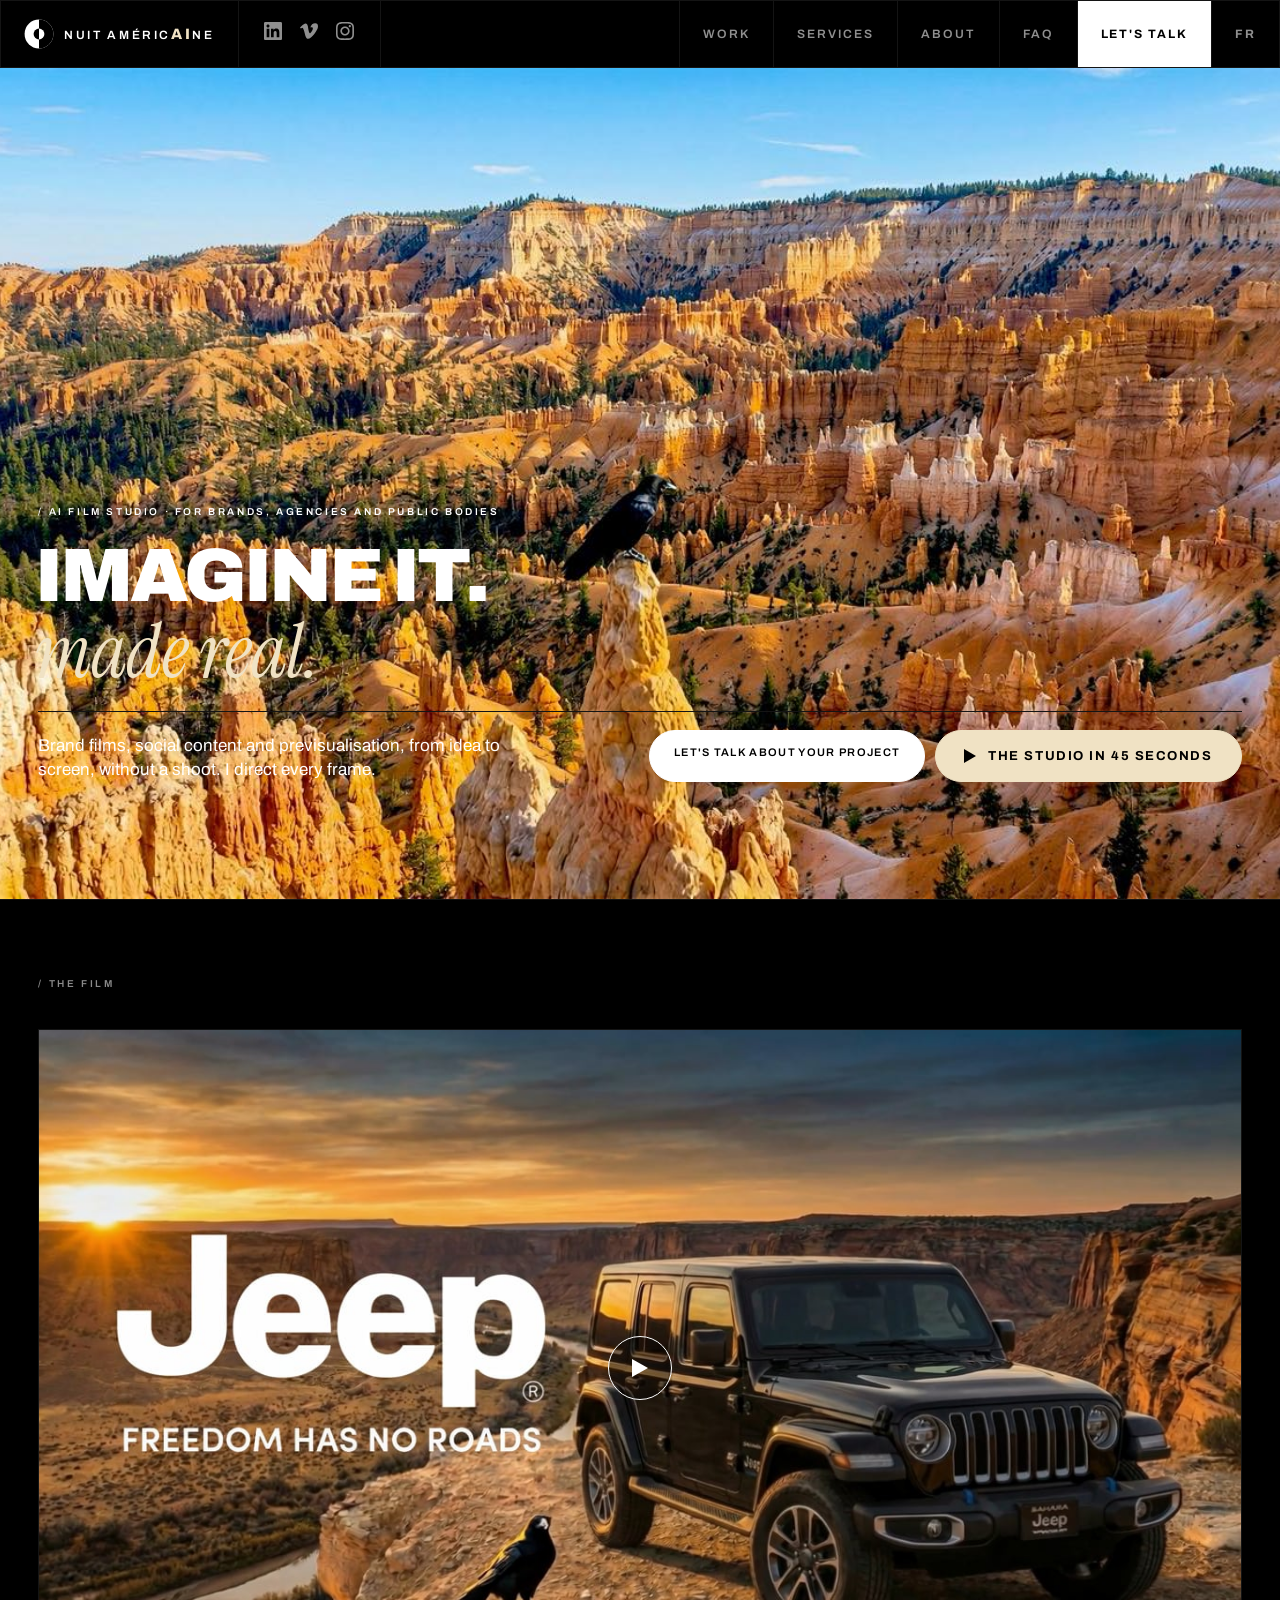
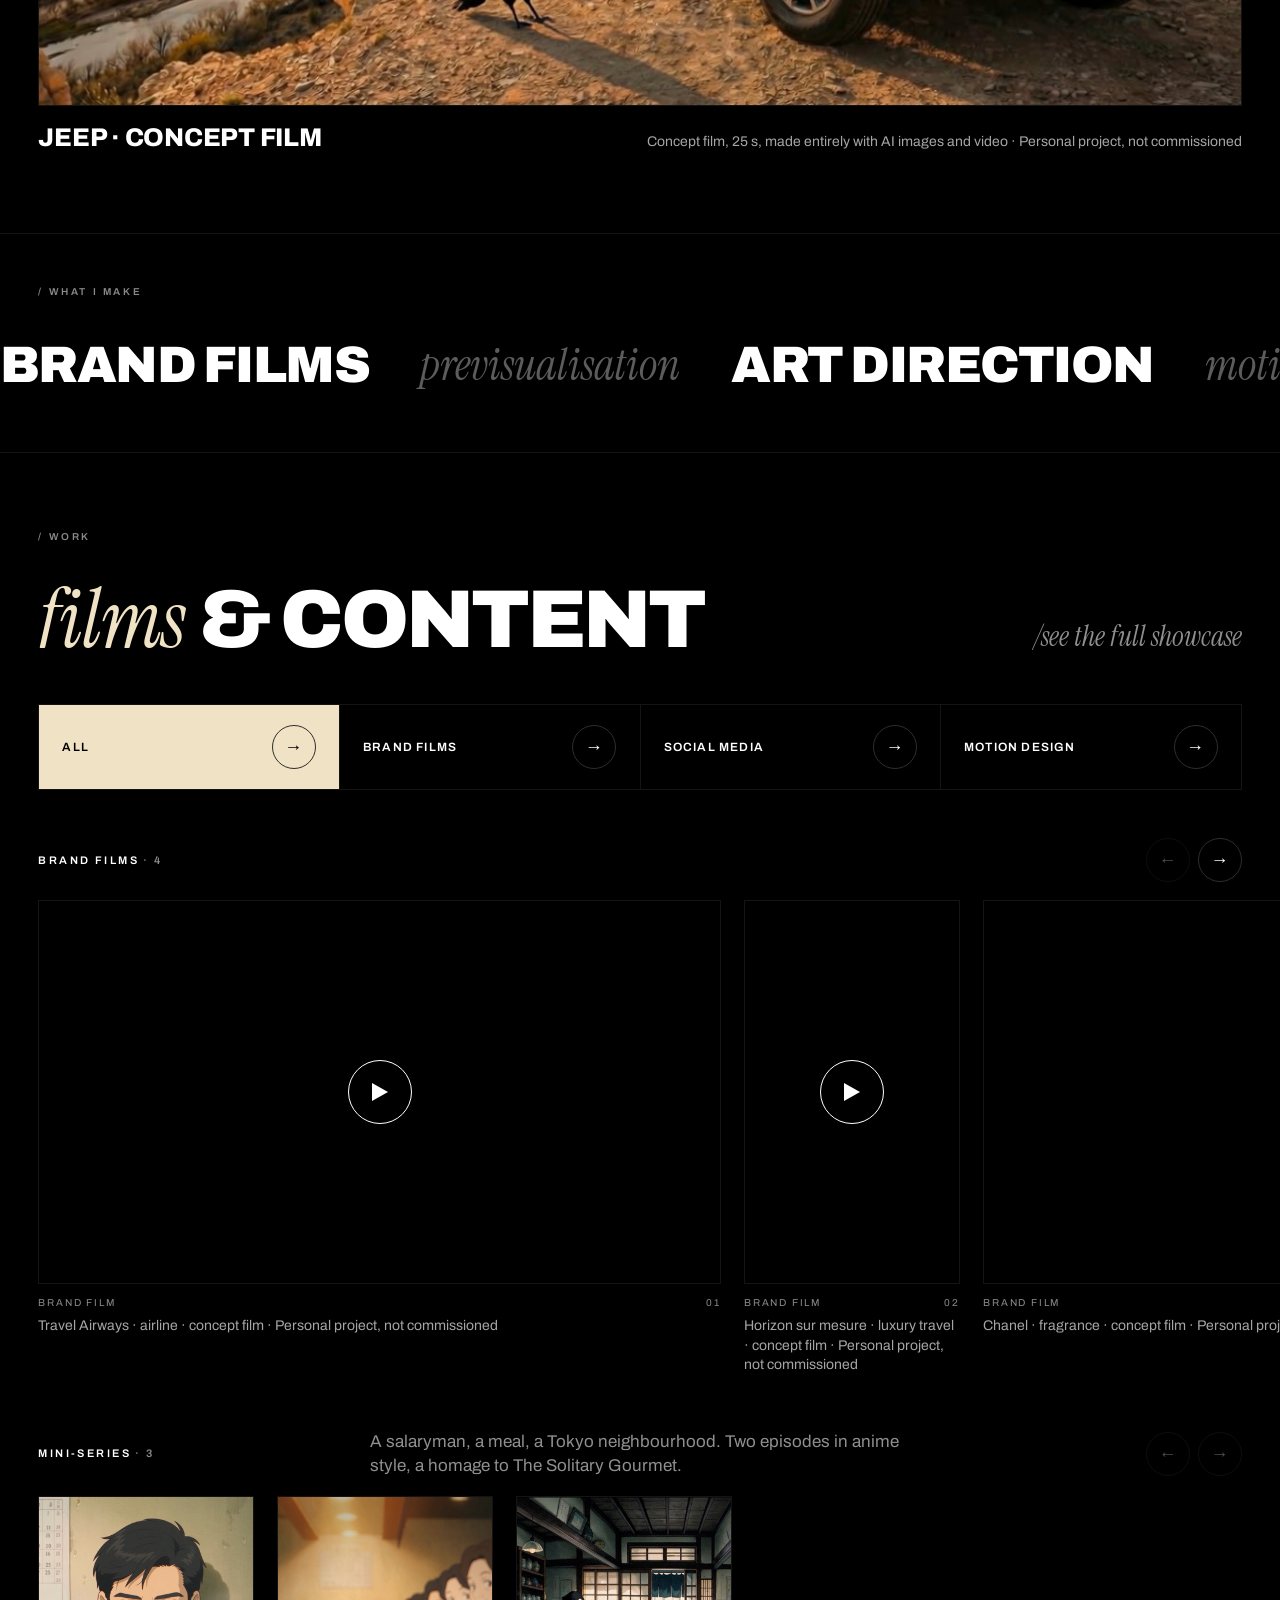
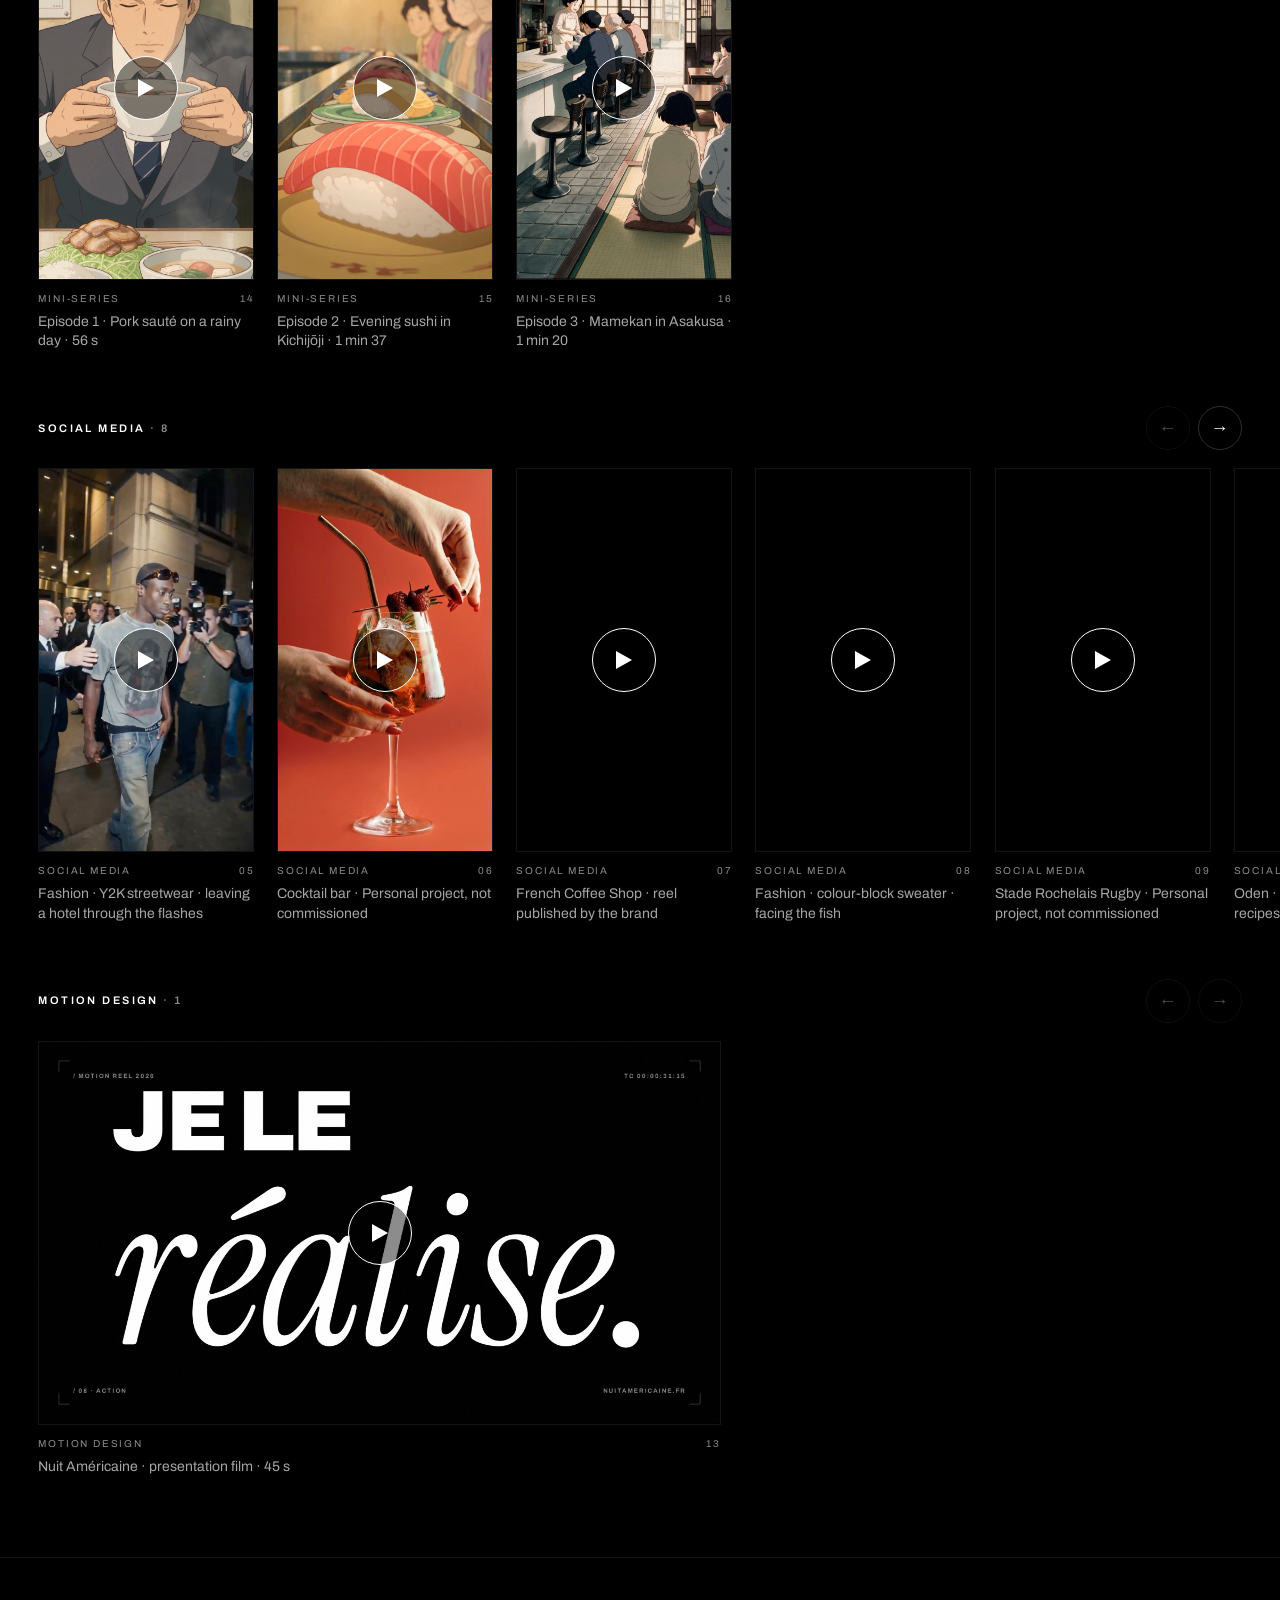
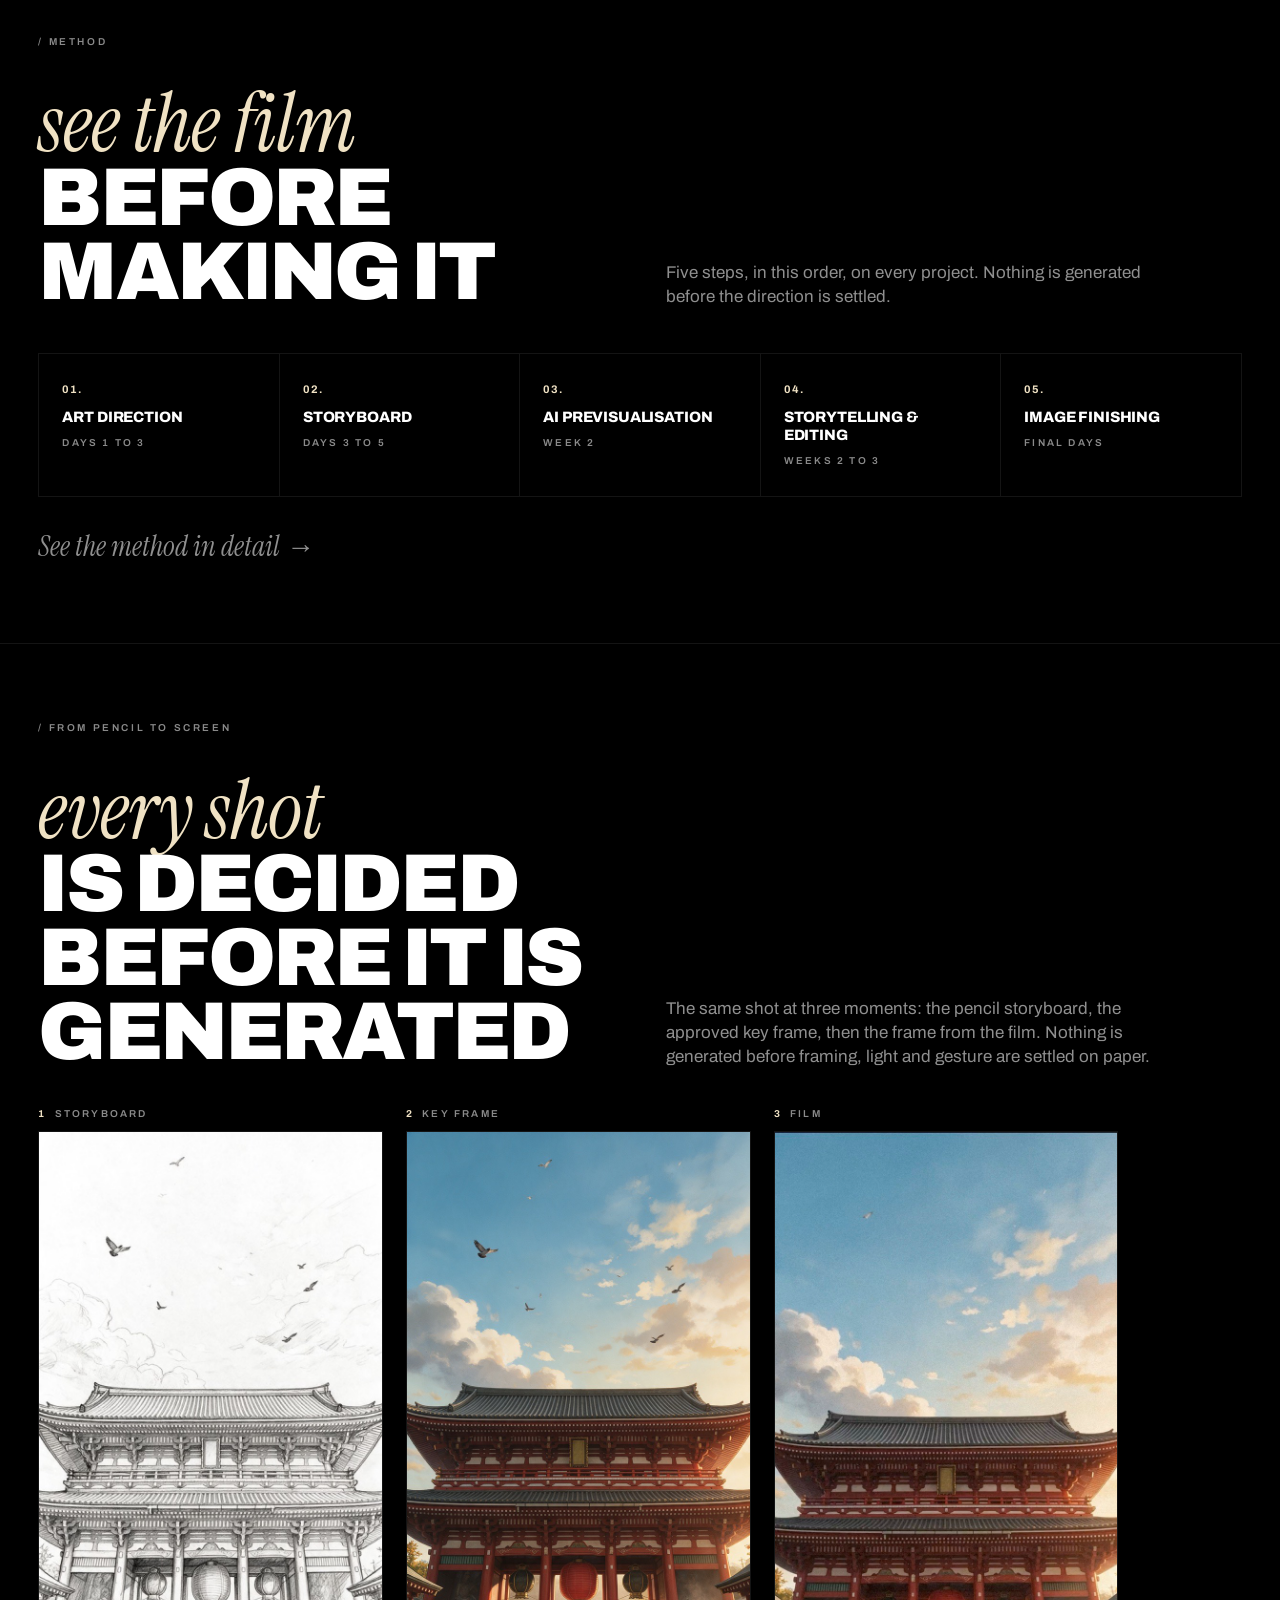
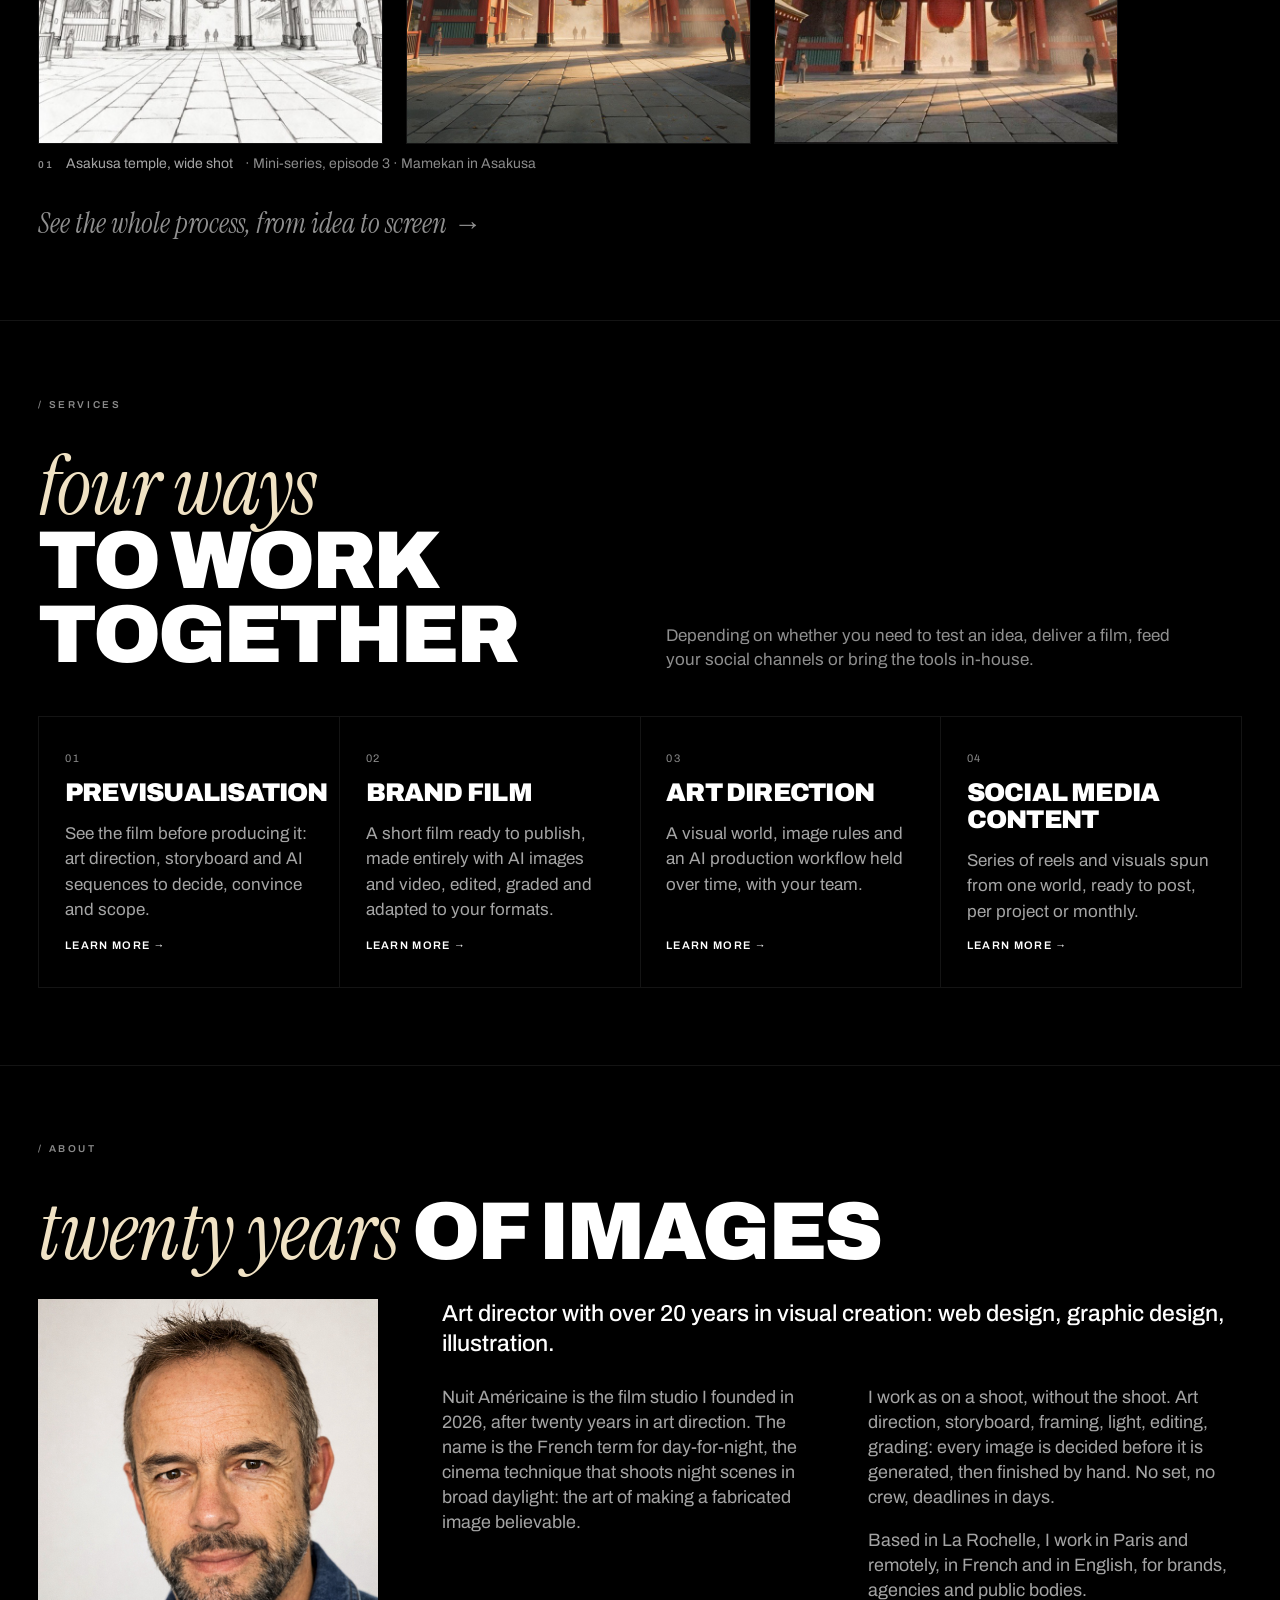
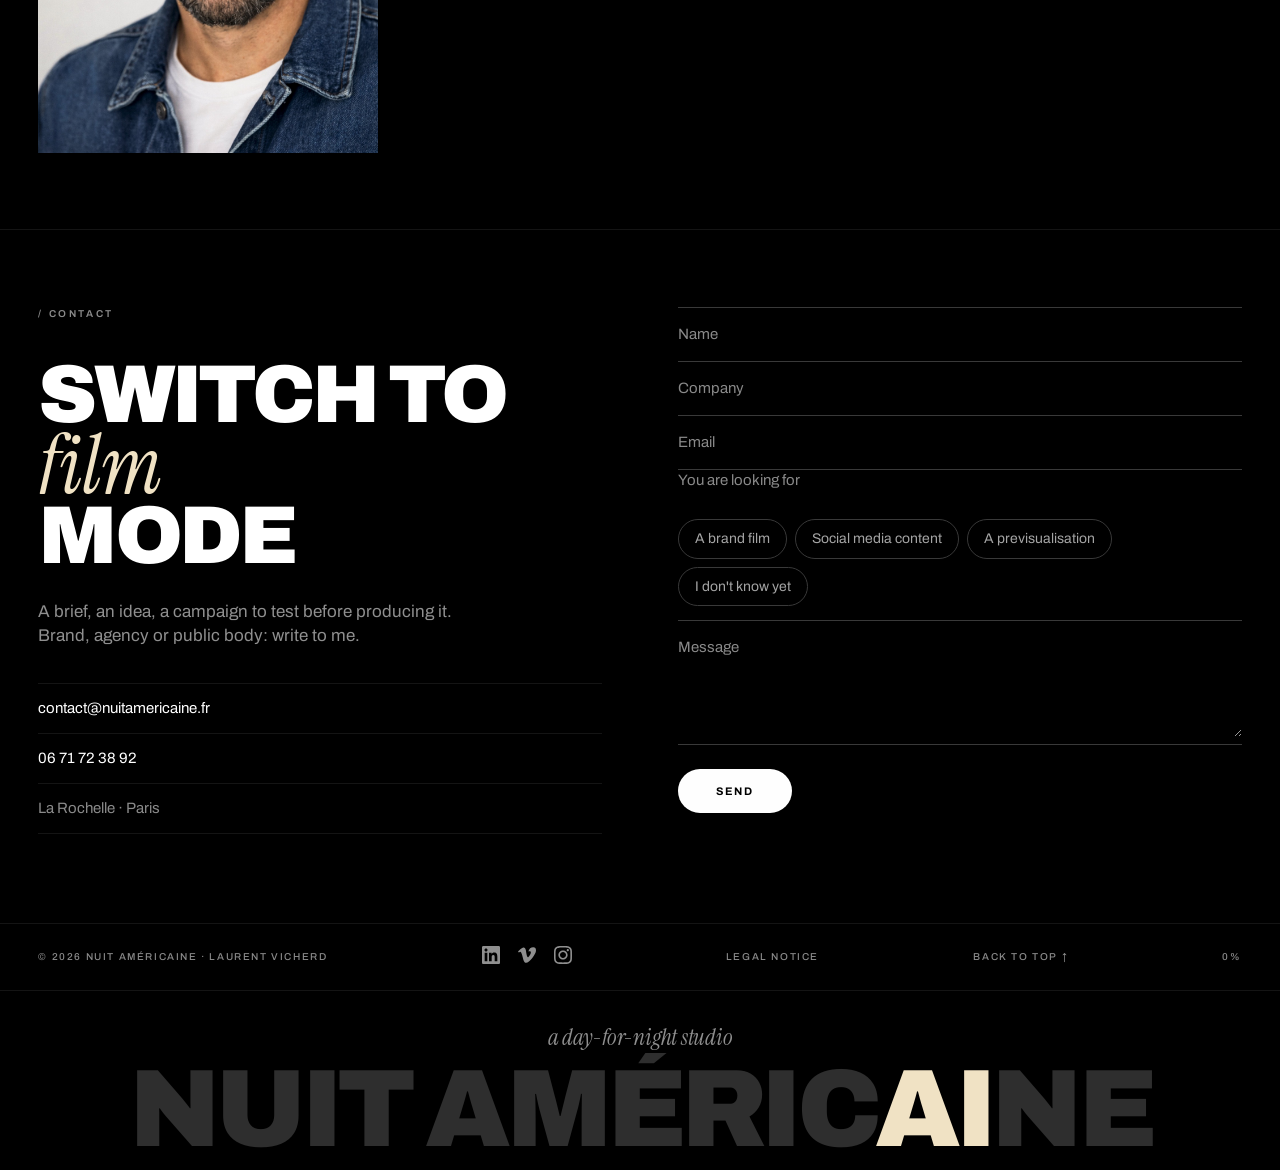
==== commit 1b29a50a: "Mise en ligne du 2026-11-01 21:02" ====
--- a/en/index.html
+++ b/en/index.html
@@ -1,4 +1,4 @@
 <!DOCTYPE html><html lang="en" class="no-js"><head><meta charset="utf-8"><meta name="viewport" content="width=device-width, initial-scale=1"><meta name="theme-color" content="#000000"><meta name="author" content="Laurent Vicherd"><script>
       document.documentElement.classList.replace("no-js", "js");
     </script><link rel="icon" href="/favicon.svg" type="image/svg+xml"><link rel="apple-touch-icon" href="/apple-touch-icon.png"><link rel="sitemap" href="/sitemap-index.xml"><link rel="preload" href="/fonts/archivo-latin-wght-normal.woff2" as="font" type="font/woff2" crossorigin><link rel="preload" href="/fonts/instrument-serif-latin-400-italic.woff2" as="font" type="font/woff2" crossorigin><title>Nuit Américaine · AI video studio, by Laurent Vicherd</title><meta name="description" content="Nuit Américaine, an AI video studio in La Rochelle and Paris, led by art director Laurent Vicherd. Brand films, social media content and previsualisation, produced entirely with AI."><link rel="canonical" href="https://nuitamericaine.fr/en/"><meta property="og:type" content="website"><meta property="og:site_name" content="Nuit Américaine · agence de création vidéo IA"><meta property="og:locale" content="en_GB"><link rel="alternate" hreflang="fr" href="https://nuitamericaine.fr/"><link rel="alternate" hreflang="en" href="https://nuitamericaine.fr/en/"><link rel="alternate" hreflang="x-default" href="https://nuitamericaine.fr/"><meta property="og:title" content="Nuit Américaine · AI video studio, by Laurent Vicherd"><meta property="og:description" content="Nuit Américaine, an AI video studio in La Rochelle and Paris, led by art director Laurent Vicherd. Brand films, social media content and previsualisation, produced entirely with AI."><meta property="og:url" content="https://nuitamericaine.fr/en/"><meta property="og:image" content="https://nuitamericaine.fr/images/og-image.jpg"><meta property="og:image:width" content="1200"><meta property="og:image:height" content="630"><meta property="og:image:alt" content="Nuit Américaine, agence de création vidéo IA · Laurent Vicherd, directeur artistique"><meta name="twitter:card" content="summary_large_image"><meta name="twitter:title" content="Nuit Américaine · AI video studio, by Laurent Vicherd"><meta name="twitter:description" content="Nuit Américaine, an AI video studio in La Rochelle and Paris, led by art director Laurent Vicherd. Brand films, social media content and previsualisation, produced entirely with AI."><meta name="twitter:image" content="https://nuitamericaine.fr/images/og-image.jpg"><meta name="twitter:image:alt" content="Nuit Américaine, agence de création vidéo IA · Laurent Vicherd, directeur artistique"><script type="application/ld+json">{"@context":"https://schema.org","@type":["Organization","LocalBusiness"],"@id":"https://nuitamericaine.fr/#organization","name":"Nuit Américaine","alternateName":"Nuit Americaine","url":"https://nuitamericaine.fr","logo":"https://nuitamericaine.fr/icon-512.png","image":"https://nuitamericaine.fr/images/og-image.jpg","description":"Nuit Américaine, an AI video studio in La Rochelle and Paris, led by art director Laurent Vicherd. Brand films, social media content and previsualisation, produced entirely with AI.","email":"contact@nuitamericaine.fr","telephone":"+33671723892","founder":{"@type":"Person","name":"Laurent Vicherd"},"address":{"@type":"PostalAddress","addressLocality":"La Rochelle","addressRegion":"Nouvelle-Aquitaine","addressCountry":"FR"},"areaServed":["La Rochelle","Paris","France","Europe"],"knowsLanguage":["fr","en"],"makesOffer":[{"@type":"Offer","itemOffered":{"@type":"Service","name":"Previsualisation"}},{"@type":"Offer","itemOffered":{"@type":"Service","name":"Brand film"}},{"@type":"Offer","itemOffered":{"@type":"Service","name":"Art direction"}},{"@type":"Offer","itemOffered":{"@type":"Service","name":"Social media content"}}],"sameAs":["https://www.linkedin.com/in/lvicherd/","https://vimeo.com/showcase/12160881","https://www.instagram.com/dreamer.anime/"]}</script><script type="application/ld+json">{"@context":"https://schema.org","@type":"Person","name":"Laurent Vicherd","jobTitle":"Directeur artistique, créateur vidéo IA et réalisateur","description":"Nuit Américaine, an AI video studio in La Rochelle and Paris, led by art director Laurent Vicherd. Brand films, social media content and previsualisation, produced entirely with AI.","url":"https://nuitamericaine.fr","image":"https://nuitamericaine.fr/images/og-image.jpg","email":"mailto:contact@nuitamericaine.fr","telephone":"+33671723892","address":{"@type":"PostalAddress","addressLocality":"La Rochelle","addressRegion":"Nouvelle-Aquitaine","addressCountry":"FR"},"knowsLanguage":[{"@type":"Language","name":"Français","alternateName":"fr"},{"@type":"Language","name":"Anglais","alternateName":"en"}],"knowsAbout":["Direction artistique","Prévisualisation cinématographique","Vidéo générée par IA","Contenus réseaux sociaux","Motion design","Narration visuelle","Colorimétrie"],"worksFor":{"@id":"https://nuitamericaine.fr/#organization"},"sameAs":["https://www.linkedin.com/in/lvicherd/","https://vimeo.com/showcase/12160881","https://www.instagram.com/dreamer.anime/"]}</script><link rel="stylesheet" href="/_astro/Footer.DX5v9vsR.css"><link rel="stylesheet" href="/_astro/VideoSchema.EjF311_7.css"><style>._FJtSol{padding:var(--space-section-y) var(--space-section-x);border-bottom:var(--rule)}._LM-i7o{margin-bottom:var(--space-label);color:var(--c-text-meta);font-size:var(--fs-label-sm);letter-spacing:var(--ls-label-wide);text-transform:uppercase;font-weight:600}._RmPe41{gap:var(--space-gap);grid-template-columns:repeat(auto-fit,minmax(300px,1fr));align-items:end;margin-bottom:clamp(24px,3vw,40px);display:grid}._8kO7ox{max-width:1100px;font-size:var(--fs-h2-alt);letter-spacing:var(--ls-h2);font-weight:900;line-height:var(--lh-display);text-transform:uppercase}._2wJF0M{color:var(--c-accent);font-family:var(--font-serif);letter-spacing:var(--ls-serif);text-transform:lowercase;font-style:italic;font-weight:400}._IzQV4X{max-width:520px;color:var(--c-text-tertiary);font-size:var(--fs-body)}._d57tDG,._WR9BhF{gap:var(--space-gap-sm);grid-template-columns:repeat(3,1fr);max-width:1080px;display:grid}._d57tDG{margin-bottom:10px}._0mjghO{color:var(--c-text-meta);font-size:var(--fs-label-sm);letter-spacing:var(--ls-label);text-transform:uppercase;align-items:baseline;gap:8px;font-weight:600;display:flex}._vVRgnr{color:var(--c-accent);font-weight:700}._5RcgRW{margin:0 0 clamp(24px,3vw,40px)}._5RcgRW:last-of-type{margin-bottom:0}._F-tGew{aspect-ratio:9/16;border:var(--rule);object-fit:cover;background:var(--c-bg);width:100%;height:auto;display:block}._OWI5hS{max-width:1080px;color:var(--c-text-secondary);font-size:var(--fs-xs);flex-wrap:wrap;align-items:baseline;gap:12px;margin-top:10px;display:flex}._y6N9Il{color:var(--c-text-meta);font-size:var(--fs-label-sm);letter-spacing:var(--ls-label-mid);font-weight:600}._9H5wL-{color:var(--c-text-meta)}._SRtATu{color:var(--c-text-tertiary);font-family:var(--font-serif);font-size:var(--fs-showcase-link);transition:color var(--duration-hover) ease;margin-top:clamp(20px,2.4vw,32px);font-style:italic;display:inline-block}._SRtATu:hover,._SRtATu:focus-visible{color:var(--c-accent)}
-</style></head><body><a class="skip-link" href="#top">Aller au contenu</a><header class="_wbp8n1"><nav class="_0O6ddc" aria-label="Main navigation"><a class="_5jztdh _KssVgu" href="#top"><svg class="_oegGxY" viewBox="0 0 100 100" aria-hidden="true" focusable="false"><defs><clipPath id="na-h"><rect x="50" y="0" width="50" height="100"></rect></clipPath></defs><circle cx="50" cy="50" r="48" fill="#fff"></circle><circle cx="50" cy="50" r="48" fill="#000" clip-path="url(#na-h)"></circle><circle cx="50" cy="50" r="18" fill="#000"></circle><circle cx="50" cy="50" r="18" fill="#fff" clip-path="url(#na-h)"></circle></svg><span class="_LylGI-">Nuit Améric<span class="_NhfbE0">ai</span>ne</span><span class="visually-hidden">, back to top</span></a><span class="_5jztdh _innQ03"><ul class="_6sXvDL" aria-label="Réseaux et profils"><li><a class="_XAW3bi" href="https://www.linkedin.com/in/lvicherd/" target="_blank" rel="noopener"><svg class="_UkfkSz" viewBox="0 0 24 24" aria-hidden="true" focusable="false"><path fill="currentColor" d="M20.447 20.452h-3.554v-5.569c0-1.328-.027-3.037-1.852-3.037-1.853 0-2.136 1.445-2.136 2.939v5.667H9.351V9h3.414v1.561h.046c.477-.9 1.637-1.85 3.37-1.85 3.601 0 4.267 2.37 4.267 5.455v6.286zM5.337 7.433c-1.144 0-2.063-.926-2.063-2.065 0-1.138.92-2.063 2.063-2.063 1.14 0 2.064.925 2.064 2.063 0 1.139-.925 2.065-2.064 2.065zm1.782 13.019H3.555V9h3.564v11.452zM22.225 0H1.771C.792 0 0 .774 0 1.729v20.542C0 23.227.792 24 1.771 24h20.451C23.2 24 24 23.227 24 22.271V1.729C24 .774 23.2 0 22.222 0h.003z"></path></svg><span class="visually-hidden">LinkedIn</span><span class="visually-hidden">(nouvelle fenêtre)</span></a></li><li><a class="_XAW3bi" href="https://vimeo.com/showcase/12160881" target="_blank" rel="noopener"><svg class="_UkfkSz" viewBox="0 0 24 24" aria-hidden="true" focusable="false"><path fill="currentColor" d="M23.9765 6.4168c-.105 2.338-1.739 5.5429-4.894 9.6088-3.2679 4.247-6.0258 6.3699-8.2898 6.3699-1.409 0-2.578-1.294-3.553-3.881l-1.9179-7.1138c-.719-2.584-1.488-3.878-2.312-3.878-.179 0-.806.378-1.881 1.132l-1.129-1.457a315.06 315.06 0 0 0 3.501-3.1279c1.579-1.368 2.765-2.085 3.554-2.159 1.867-.18 3.016 1.1 3.447 3.838.465 2.953.789 4.789.971 5.507.539 2.45 1.131 3.674 1.776 3.674.502 0 1.256-.796 2.265-2.385 1.004-1.589 1.54-2.797 1.612-3.628.144-1.371-.395-2.061-1.614-2.061-.574 0-1.167.121-1.777.391 1.186-3.868 3.434-5.757 6.762-5.637 2.473.06 3.628 1.664 3.493 4.797l-.013.01z"></path></svg><span class="visually-hidden">Vimeo</span><span class="visually-hidden">(nouvelle fenêtre)</span></a></li><li><a class="_XAW3bi" href="https://www.instagram.com/dreamer.anime/" target="_blank" rel="noopener"><svg class="_UkfkSz" viewBox="0 0 24 24" aria-hidden="true" focusable="false"><path fill="currentColor" d="M12 0C8.74 0 8.333.015 7.053.072 5.775.132 4.905.333 4.14.63c-.789.306-1.459.717-2.126 1.384S.935 3.35.63 4.14C.333 4.905.131 5.775.072 7.053.012 8.333 0 8.74 0 12s.015 3.667.072 4.947c.06 1.277.261 2.148.558 2.913.306.788.717 1.459 1.384 2.126.667.666 1.336 1.079 2.126 1.384.766.296 1.636.499 2.913.558C8.333 23.988 8.74 24 12 24s3.667-.015 4.947-.072c1.277-.06 2.148-.262 2.913-.558.788-.306 1.459-.718 2.126-1.384.666-.667 1.079-1.335 1.384-2.126.296-.765.499-1.636.558-2.913.06-1.28.072-1.687.072-4.947s-.015-3.667-.072-4.947c-.06-1.277-.262-2.149-.558-2.913-.306-.789-.718-1.459-1.384-2.126C21.319 1.347 20.651.935 19.86.63c-.765-.297-1.636-.499-2.913-.558C15.667.012 15.26 0 12 0zm0 2.16c3.203 0 3.585.016 4.85.071 1.17.055 1.805.249 2.227.415.562.217.96.477 1.382.896.419.42.679.819.896 1.381.164.422.36 1.057.413 2.227.057 1.266.07 1.646.07 4.85s-.015 3.585-.074 4.85c-.061 1.17-.256 1.805-.421 2.227-.224.562-.479.96-.899 1.382-.419.419-.824.679-1.38.896-.42.164-1.065.36-2.235.413-1.274.057-1.649.07-4.859.07-3.211 0-3.586-.015-4.859-.074-1.171-.061-1.816-.256-2.236-.421-.569-.224-.96-.479-1.379-.899-.421-.419-.69-.824-.9-1.38-.165-.42-.359-1.065-.42-2.235-.045-1.26-.061-1.649-.061-4.844 0-3.196.016-3.586.061-4.861.061-1.17.255-1.814.42-2.234.21-.57.479-.96.9-1.381.419-.419.81-.689 1.379-.898.42-.166 1.051-.361 2.221-.421 1.275-.045 1.65-.06 4.859-.06l.045.03zm0 3.678c-3.405 0-6.162 2.76-6.162 6.162 0 3.405 2.76 6.162 6.162 6.162 3.405 0 6.162-2.76 6.162-6.162 0-3.405-2.76-6.162-6.162-6.162zM12 16c-2.21 0-4-1.79-4-4s1.79-4 4-4 4 1.79 4 4-1.79 4-4 4zm7.846-10.405c0 .795-.646 1.44-1.44 1.44-.795 0-1.44-.646-1.44-1.44 0-.794.646-1.439 1.44-1.439.793-.001 1.44.645 1.44 1.439z"></path></svg><span class="visually-hidden">Instagram</span><span class="visually-hidden">(nouvelle fenêtre)</span></a></li></ul></span><span class="_5jztdh _wGS1Yd" aria-hidden="true"></span><span class="_5jztdh _672JQn"><a class="_-FFBN1" href="#projets">Work</a></span><span class="_5jztdh _672JQn"><a class="_-FFBN1" href="/en/services">Services</a></span><span class="_5jztdh _672JQn"><a class="_-FFBN1" href="#apropos">About</a></span><span class="_5jztdh _672JQn"><a class="_-FFBN1" href="/en/services#faq">FAQ</a></span><span class="_5jztdh _gAZI0k"><a class="_b3pAGg" href="#contact">Let&#39;s talk</a></span><span class="_5jztdh _28Ge5Y"><a class="_ID6BMH" href="/" lang="fr" hreflang="fr">FR</a></span></nav></header><main><section class="_EOciAQ" id="top"><div class="_E2s0Wj" aria-hidden="true"><video class="_4njW0q" data-hero-video poster="/images/hero-poster.jpg" muted loop playsinline preload="metadata" tabindex="-1"><source src="/videos/hero.mp4" type="video/mp4"></video></div><p class="_DRItm-" data-reveal>/ AI film studio · for brands, agencies and public bodies</p><h1 class="_-aDW0U" data-reveal>Imagine it.<br><span class="_s-t-P8">made real.</span></h1><div class="_HkXryt" data-reveal><p class="_ezBkP9">Brand films, social content and previsualisation, from idea to screen, without a shoot. I direct every frame.</p><div class="_1n6pRi"><a class="_N9rGZK _R1KWrd" href="#contact">Let&#39;s talk about your project</a><a class="_N9rGZK _MfQy-w" href="#film-studio" data-play-studio><svg class="_RhfrwD" width="12" height="14" viewBox="0 0 12 14" fill="currentColor" aria-hidden="true"><path d="M0 0L12 7L0 14Z"></path></svg>The studio in 45 seconds</a></div></div></section><section class="_SEMcE3" aria-labelledby="film-titre"><p class="_TMqPRM" data-reveal>/ The film</p><div class="_PsSI9Y" data-reveal><button class="_bNBcaM" type="button" data-video-facade data-video-id="1176150664" data-video-title="Jeep · concept film" aria-label="Play film Jeep · concept film on Vimeo"><img class="_WXocgA" src="/images/posters/video-04.jpg" alt="Opening frame of the Jeep concept film: a 4x4 on the edge of a canyon at sunset." width="1280" height="720" decoding="async"><span class="_K4FplE" aria-hidden="true"><svg width="16" height="18" viewBox="0 0 16 18" fill="currentColor"><path d="M0 0L16 9L0 18Z"></path></svg></span></button><noscript><a class="_5IlY3P" href="https://vimeo.com/1176150664" target="_blank" rel="noopener"><img class="_WXocgA" src="/images/posters/video-04.jpg" alt="Opening frame of the Jeep concept film: a 4x4 on the edge of a canyon at sunset." width="1280" height="720"><span class="_lrZxmO">Vimeo ↗</span></a></noscript></div><div class="_QE5AT4" data-reveal><h2 class="_oQU0Nr" id="film-titre">Jeep · concept film</h2><p class="_DXHihj">Concept film, 25 s, made entirely with AI images and video · Personal project, not commissioned</p></div></section><section class="_0sg8S0" aria-label="What I make"><p class="_gAsKgn">/ What I make</p><div class="_cw5gLJ"><div class="_ScFVD5"><span class="_ceEhWp">Brand films</span><span class="_aMwuZ1">previsualisation</span><span class="_ceEhWp">Art direction</span><span class="_aMwuZ1">motion design</span><span class="_ceEhWp">Visual storytelling</span><span class="_aMwuZ1">colour grading</span><span class="_ceEhWp">Social media content</span><span class="_aMwuZ1">reels &amp; series</span></div><div class="_ScFVD5" aria-hidden="true"><span class="_ceEhWp">Brand films</span><span class="_aMwuZ1">previsualisation</span><span class="_ceEhWp">Art direction</span><span class="_aMwuZ1">motion design</span><span class="_ceEhWp">Visual storytelling</span><span class="_aMwuZ1">colour grading</span><span class="_ceEhWp">Social media content</span><span class="_aMwuZ1">reels &amp; series</span></div></div></section><section class="_XnP-DE" id="projets" data-projects><p class="_xaM4bd" data-reveal>/ Work</p><div class="_LKcLnQ" data-reveal><h2 class="_h4AxAI"><span class="_HndAAG">films</span> &amp; content</h2><a class="_Z-y7u-" href="https://vimeo.com/showcase/12160881" target="_blank" rel="noopener">/see the full showcase <span class="visually-hidden">(new window)</span></a></div><ul class="ruled-grid _-sAWyq" aria-label="Filter the work by category" data-reveal><li class="ruled-cell _ffMfDf"><button class="_nqh50D" type="button" data-filter="tous" data-filter-label="All" aria-pressed="true"><span>All</span><span class="_gTnR7n" aria-hidden="true">→</span></button></li><li class="ruled-cell _ffMfDf"><button class="_nqh50D" type="button" data-filter="films-de-marque" data-filter-label="Brand films" aria-pressed="false"><span>Brand films</span><span class="_gTnR7n" aria-hidden="true">→</span></button></li><li class="ruled-cell _ffMfDf"><button class="_nqh50D" type="button" data-filter="reseaux-sociaux" data-filter-label="Social media" aria-pressed="false"><span>Social media</span><span class="_gTnR7n" aria-hidden="true">→</span></button></li><li class="ruled-cell _ffMfDf"><button class="_nqh50D" type="button" data-filter="motion-design" data-filter-label="Motion design" aria-pressed="false"><span>Motion design</span><span class="_gTnR7n" aria-hidden="true">→</span></button></li></ul><p class="visually-hidden" data-filter-status aria-live="polite"></p><div class="_xYwr3K" data-carousel data-reveal><div class="_NORXC7"><p class="_hjZiLB" id="bandeau-films">Brand films<span class="_Fj1w9S" aria-hidden="true"> · 4</span></p><div class="_FFjGPI"><button class="_gTnR7n" type="button" data-carousel-prev aria-label="Brand films : previous">←</button><button class="_gTnR7n" type="button" data-carousel-next aria-label="Brand films : next">→</button></div></div><div class="_KVOR9C" data-carousel-track tabindex="0" role="region" aria-labelledby="bandeau-films"><div data-categories="films-de-marque" data-orientation="landscape"><div class="_p1DOcI"><button class="_bNBcaM" type="button" data-video-facade data-video-id="1174697975" data-video-title="Travel Airways · concept film" aria-label="Play Brand film 01 on Vimeo"><img class="_WXocgA" src="/images/posters/video-01.jpg" alt="Opening frame of the Travel Airways concept film." width="1280" height="720" loading="lazy" decoding="async"><span class="_K4FplE" aria-hidden="true"><svg width="16" height="18" viewBox="0 0 16 18" fill="currentColor"><path d="M0 0L16 9L0 18Z"></path></svg></span></button><noscript><a class="_5IlY3P" href="https://vimeo.com/1174697975" target="_blank" rel="noopener"><img class="_WXocgA" src="/images/posters/video-01.jpg" alt="Opening frame of the Travel Airways concept film." width="1280" height="720"><span class="_lrZxmO">Play Brand film 01 on Vimeo ↗</span></a></noscript></div><p class="_GtajoO"><span>Brand film</span><span>01</span></p><p class="_srpc16">Travel Airways · airline · concept film · Personal project, not commissioned</p></div><div data-categories="films-de-marque" data-orientation="portrait"><div class="_p1DOcI _r8mpt8"><button class="_bNBcaM" type="button" data-video-facade data-video-id="1174701593" data-video-title="Horizon sur mesure · luxury travel, concept film" aria-label="Play Brand film 02 on Vimeo"><img class="_WXocgA" src="/images/posters/video-02.jpg" alt="A couple sitting in front of the blue domes of Santorini, above the sea." width="720" height="1280" loading="lazy" decoding="async"><span class="_K4FplE" aria-hidden="true"><svg width="16" height="18" viewBox="0 0 16 18" fill="currentColor"><path d="M0 0L16 9L0 18Z"></path></svg></span></button><noscript><a class="_5IlY3P" href="https://vimeo.com/1174701593" target="_blank" rel="noopener"><img class="_WXocgA" src="/images/posters/video-02.jpg" alt="A couple sitting in front of the blue domes of Santorini, above the sea." width="720" height="1280"><span class="_lrZxmO">Play Brand film 02 on Vimeo ↗</span></a></noscript></div><p class="_GtajoO"><span>Brand film</span><span>02</span></p><p class="_srpc16">Horizon sur mesure · luxury travel · concept film · Personal project, not commissioned</p></div><div data-categories="films-de-marque" data-orientation="landscape"><div class="_p1DOcI"><button class="_bNBcaM" type="button" data-video-facade data-video-id="1189665061" data-video-title="Chanel · fragrance, concept film" aria-label="Play Brand film 03 on Vimeo"><img class="_WXocgA" src="/images/posters/video-03.jpg" alt="Opening frame of the fragrance concept film." width="1280" height="720" loading="lazy" decoding="async"><span class="_K4FplE" aria-hidden="true"><svg width="16" height="18" viewBox="0 0 16 18" fill="currentColor"><path d="M0 0L16 9L0 18Z"></path></svg></span></button><noscript><a class="_5IlY3P" href="https://vimeo.com/1189665061" target="_blank" rel="noopener"><img class="_WXocgA" src="/images/posters/video-03.jpg" alt="Opening frame of the fragrance concept film." width="1280" height="720"><span class="_lrZxmO">Play Brand film 03 on Vimeo ↗</span></a></noscript></div><p class="_GtajoO"><span>Brand film</span><span>03</span></p><p class="_srpc16">Chanel · fragrance · concept film · Personal project, not commissioned</p></div><div data-categories="films-de-marque" data-orientation="landscape"><div class="_p1DOcI"><button class="_bNBcaM" type="button" data-video-facade data-video-id="1176150664" data-video-title="Jeep · concept film" aria-label="Play Brand film 04 on Vimeo"><img class="_WXocgA" src="/images/posters/video-04.jpg" alt="Opening frame of the Jeep concept film." width="1280" height="720" loading="lazy" decoding="async"><span class="_K4FplE" aria-hidden="true"><svg width="16" height="18" viewBox="0 0 16 18" fill="currentColor"><path d="M0 0L16 9L0 18Z"></path></svg></span></button><noscript><a class="_5IlY3P" href="https://vimeo.com/1176150664" target="_blank" rel="noopener"><img class="_WXocgA" src="/images/posters/video-04.jpg" alt="Opening frame of the Jeep concept film." width="1280" height="720"><span class="_lrZxmO">Play Brand film 04 on Vimeo ↗</span></a></noscript></div><p class="_GtajoO"><span>Brand film</span><span>04</span></p><p class="_srpc16">Jeep · automotive · concept film · Personal project, not commissioned</p></div></div></div><div class="_xYwr3K" data-carousel data-reveal><div class="_NORXC7"><p class="_hjZiLB" id="bandeau-serie">Mini-series<span class="_Fj1w9S" aria-hidden="true"> · 2</span></p><p class="_D--mUl">A salaryman, a meal, a Tokyo neighbourhood. Two episodes in anime style, a homage to The Solitary Gourmet.</p><div class="_FFjGPI"><button class="_gTnR7n" type="button" data-carousel-prev aria-label="Mini-series : previous">←</button><button class="_gTnR7n" type="button" data-carousel-next aria-label="Mini-series : next">→</button></div></div><div class="_KVOR9C" data-carousel-track tabindex="0" role="region" aria-labelledby="bandeau-serie"><div data-categories="reseaux-sociaux" data-orientation="portrait"><div class="_p1DOcI _r8mpt8"><button class="_bNBcaM" type="button" data-video-facade data-video-src="/videos/serie/serie-01-porc-saute.mp4" data-video-title="Episode 1 · Pork sauté on a rainy day" aria-label="Play the video “Episode 1 · Pork sauté on a rainy day · 56 s”"><img class="_WXocgA" src="/images/posters/serie-01-porc-saute.jpg" alt="A man in a suit, eyes closed, holds a steaming bowl with both hands in a small diner, anime style." width="720" height="1280" loading="lazy" decoding="async"><span class="_K4FplE" aria-hidden="true"><svg width="16" height="18" viewBox="0 0 16 18" fill="currentColor"><path d="M0 0L16 9L0 18Z"></path></svg></span></button><noscript><a class="_5IlY3P" href="/videos/serie/serie-01-porc-saute.mp4" target="_blank" rel="noopener"><img class="_WXocgA" src="/images/posters/serie-01-porc-saute.jpg" alt="A man in a suit, eyes closed, holds a steaming bowl with both hands in a small diner, anime style." width="720" height="1280"><span class="_lrZxmO">Play the video “Episode 1 · Pork sauté on a rainy day · 56 s” ↗</span></a></noscript></div><p class="_GtajoO"><span>Mini-series</span><span>14</span></p><p class="_srpc16">Episode 1 · Pork sauté on a rainy day · 56 s</p></div><div data-categories="reseaux-sociaux" data-orientation="portrait"><div class="_p1DOcI _r8mpt8"><button class="_bNBcaM" type="button" data-video-facade data-video-src="/videos/serie/serie-02-sushi-kichijoji.mp4" data-video-title="Episode 2 · Evening sushi in Kichijōji" aria-label="Play the video “Episode 2 · Evening sushi in Kichijōji · 1 min 37”"><img class="_WXocgA" src="/images/posters/serie-02-sushi-kichijoji.jpg" alt="Tuna and salmon sushi glide past on a conveyor belt, anime style." width="720" height="1280" loading="lazy" decoding="async"><span class="_K4FplE" aria-hidden="true"><svg width="16" height="18" viewBox="0 0 16 18" fill="currentColor"><path d="M0 0L16 9L0 18Z"></path></svg></span></button><noscript><a class="_5IlY3P" href="/videos/serie/serie-02-sushi-kichijoji.mp4" target="_blank" rel="noopener"><img class="_WXocgA" src="/images/posters/serie-02-sushi-kichijoji.jpg" alt="Tuna and salmon sushi glide past on a conveyor belt, anime style." width="720" height="1280"><span class="_lrZxmO">Play the video “Episode 2 · Evening sushi in Kichijōji · 1 min 37” ↗</span></a></noscript></div><p class="_GtajoO"><span>Mini-series</span><span>15</span></p><p class="_srpc16">Episode 2 · Evening sushi in Kichijōji · 1 min 37</p></div></div></div><div class="_xYwr3K" data-carousel data-reveal><div class="_NORXC7"><p class="_hjZiLB" id="bandeau-reels">Social media<span class="_Fj1w9S" aria-hidden="true"> · 8</span></p><div class="_FFjGPI"><button class="_gTnR7n" type="button" data-carousel-prev aria-label="Social media : previous">←</button><button class="_gTnR7n" type="button" data-carousel-next aria-label="Social media : next">→</button></div></div><div class="_KVOR9C" data-carousel-track tabindex="0" role="region" aria-labelledby="bandeau-reels"><div data-categories="reseaux-sociaux" data-orientation="portrait"><div class="_p1DOcI _r8mpt8"><button class="_bNBcaM" type="button" data-video-facade data-video-src="/videos/reels/reel-mode-flashs.mp4" data-video-title="Fashion · out through the flashes" aria-label="Play the video “Fashion · Y2K streetwear · leaving a hotel through the flashes”"><img class="_WXocgA" src="/images/posters/reel-mode-flashs.jpg" alt="A young man in a vintage tee walks through a wall of photographers outside a hotel at night." width="720" height="1280" loading="lazy" decoding="async"><span class="_K4FplE" aria-hidden="true"><svg width="16" height="18" viewBox="0 0 16 18" fill="currentColor"><path d="M0 0L16 9L0 18Z"></path></svg></span></button><noscript><a class="_5IlY3P" href="/videos/reels/reel-mode-flashs.mp4" target="_blank" rel="noopener"><img class="_WXocgA" src="/images/posters/reel-mode-flashs.jpg" alt="A young man in a vintage tee walks through a wall of photographers outside a hotel at night." width="720" height="1280"><span class="_lrZxmO">Play the video “Fashion · Y2K streetwear · leaving a hotel through the flashes” ↗</span></a></noscript></div><p class="_GtajoO"><span>Social media</span><span>05</span></p><p class="_srpc16">Fashion · Y2K streetwear · leaving a hotel through the flashes</p></div><div data-categories="reseaux-sociaux" data-orientation="portrait"><div class="_p1DOcI _r8mpt8"><button class="_bNBcaM" type="button" data-video-facade data-video-src="/videos/reels/reel-bar-cocktails.mp4" data-video-title="Cocktail bar · vertical reel" aria-label="Play the video “Cocktail bar · Personal project, not commissioned”"><img class="_WXocgA" src="/images/posters/reel-bar-cocktails.jpg" alt="A hand drops raspberries onto a cocktail, red background." width="720" height="1280" loading="lazy" decoding="async"><span class="_K4FplE" aria-hidden="true"><svg width="16" height="18" viewBox="0 0 16 18" fill="currentColor"><path d="M0 0L16 9L0 18Z"></path></svg></span></button><noscript><a class="_5IlY3P" href="/videos/reels/reel-bar-cocktails.mp4" target="_blank" rel="noopener"><img class="_WXocgA" src="/images/posters/reel-bar-cocktails.jpg" alt="A hand drops raspberries onto a cocktail, red background." width="720" height="1280"><span class="_lrZxmO">Play the video “Cocktail bar · Personal project, not commissioned” ↗</span></a></noscript></div><p class="_GtajoO"><span>Social media</span><span>06</span></p><p class="_srpc16">Cocktail bar · Personal project, not commissioned</p></div><div data-categories="reseaux-sociaux" data-orientation="portrait"><div class="_p1DOcI _r8mpt8"><button class="_bNBcaM" type="button" data-video-facade data-video-src="/videos/reels/reel-french-coffee-shop.mp4" data-video-title="French Coffee Shop · vertical reel" aria-label="Play the video “French Coffee Shop · reel published by the brand”"><img class="_WXocgA" src="/images/posters/reel-french-coffee-shop.jpg" alt="Steam from a coffee cup draws a shape in the half-light." width="720" height="1280" loading="lazy" decoding="async"><span class="_K4FplE" aria-hidden="true"><svg width="16" height="18" viewBox="0 0 16 18" fill="currentColor"><path d="M0 0L16 9L0 18Z"></path></svg></span></button><noscript><a class="_5IlY3P" href="/videos/reels/reel-french-coffee-shop.mp4" target="_blank" rel="noopener"><img class="_WXocgA" src="/images/posters/reel-french-coffee-shop.jpg" alt="Steam from a coffee cup draws a shape in the half-light." width="720" height="1280"><span class="_lrZxmO">Play the video “French Coffee Shop · reel published by the brand” ↗</span></a></noscript></div><p class="_GtajoO"><span>Social media</span><span>07</span></p><p class="_srpc16">French Coffee Shop · reel published by the brand</p></div><div data-categories="reseaux-sociaux" data-orientation="portrait"><div class="_p1DOcI _r8mpt8"><button class="_bNBcaM" type="button" data-video-facade data-video-src="/videos/reels/reel-mode-aquarium.mp4" data-video-title="Fashion · the aquarium" aria-label="Play the video “Fashion · colour-block sweater · facing the fish”"><img class="_WXocgA" src="/images/posters/reel-mode-aquarium.jpg" alt="A young man in a cap and striped sweater stands in front of a large blue aquarium." width="720" height="1280" loading="lazy" decoding="async"><span class="_K4FplE" aria-hidden="true"><svg width="16" height="18" viewBox="0 0 16 18" fill="currentColor"><path d="M0 0L16 9L0 18Z"></path></svg></span></button><noscript><a class="_5IlY3P" href="/videos/reels/reel-mode-aquarium.mp4" target="_blank" rel="noopener"><img class="_WXocgA" src="/images/posters/reel-mode-aquarium.jpg" alt="A young man in a cap and striped sweater stands in front of a large blue aquarium." width="720" height="1280"><span class="_lrZxmO">Play the video “Fashion · colour-block sweater · facing the fish” ↗</span></a></noscript></div><p class="_GtajoO"><span>Social media</span><span>08</span></p><p class="_srpc16">Fashion · colour-block sweater · facing the fish</p></div><div data-categories="reseaux-sociaux" data-orientation="portrait"><div class="_p1DOcI _r8mpt8"><button class="_bNBcaM" type="button" data-video-facade data-video-src="/videos/reels/reel-stade-rochelais.mp4" data-video-title="Stade Rochelais Rugby · vertical reel" aria-label="Play the video “Stade Rochelais Rugby · Personal project, not commissioned”"><img class="_WXocgA" src="/images/posters/reel-stade-rochelais.jpg" alt="A rugby ball on the harbour quay, surrounded by light." width="720" height="1280" loading="lazy" decoding="async"><span class="_K4FplE" aria-hidden="true"><svg width="16" height="18" viewBox="0 0 16 18" fill="currentColor"><path d="M0 0L16 9L0 18Z"></path></svg></span></button><noscript><a class="_5IlY3P" href="/videos/reels/reel-stade-rochelais.mp4" target="_blank" rel="noopener"><img class="_WXocgA" src="/images/posters/reel-stade-rochelais.jpg" alt="A rugby ball on the harbour quay, surrounded by light." width="720" height="1280"><span class="_lrZxmO">Play the video “Stade Rochelais Rugby · Personal project, not commissioned” ↗</span></a></noscript></div><p class="_GtajoO"><span>Social media</span><span>09</span></p><p class="_srpc16">Stade Rochelais Rugby · Personal project, not commissioned</p></div><div data-categories="reseaux-sociaux" data-orientation="portrait"><div class="_p1DOcI _r8mpt8"><button class="_bNBcaM" type="button" data-video-facade data-video-src="/videos/reels/reel-japan-oden.mp4" data-video-title="Oden · Japan Culture series, episode 1" aria-label="Play the video “Oden · Japan Culture series, 12 recipes in anime style”"><img class="_WXocgA" src="/images/posters/reel-japan-oden.jpg" alt="A steaming bowl of oden, drawn in anime style." width="720" height="1280" loading="lazy" decoding="async"><span class="_K4FplE" aria-hidden="true"><svg width="16" height="18" viewBox="0 0 16 18" fill="currentColor"><path d="M0 0L16 9L0 18Z"></path></svg></span></button><noscript><a class="_5IlY3P" href="/videos/reels/reel-japan-oden.mp4" target="_blank" rel="noopener"><img class="_WXocgA" src="/images/posters/reel-japan-oden.jpg" alt="A steaming bowl of oden, drawn in anime style." width="720" height="1280"><span class="_lrZxmO">Play the video “Oden · Japan Culture series, 12 recipes in anime style” ↗</span></a></noscript></div><p class="_GtajoO"><span>Social media</span><span>10</span></p><p class="_srpc16">Oden · Japan Culture series, 12 recipes in anime style</p></div><div data-categories="reseaux-sociaux" data-orientation="portrait"><div class="_p1DOcI _r8mpt8"><button class="_bNBcaM" type="button" data-video-facade data-video-src="/videos/reels/reel-japan-gyoza.mp4" data-video-title="Gyoza · Japan Culture series, episode 2" aria-label="Play the video “Gyoza · Japan Culture series, 12 recipes in anime style”"><img class="_WXocgA" src="/images/posters/reel-japan-gyoza.jpg" alt="Golden gyoza arranged in a circle on a plate, anime style." width="720" height="1280" loading="lazy" decoding="async"><span class="_K4FplE" aria-hidden="true"><svg width="16" height="18" viewBox="0 0 16 18" fill="currentColor"><path d="M0 0L16 9L0 18Z"></path></svg></span></button><noscript><a class="_5IlY3P" href="/videos/reels/reel-japan-gyoza.mp4" target="_blank" rel="noopener"><img class="_WXocgA" src="/images/posters/reel-japan-gyoza.jpg" alt="Golden gyoza arranged in a circle on a plate, anime style." width="720" height="1280"><span class="_lrZxmO">Play the video “Gyoza · Japan Culture series, 12 recipes in anime style” ↗</span></a></noscript></div><p class="_GtajoO"><span>Social media</span><span>11</span></p><p class="_srpc16">Gyoza · Japan Culture series, 12 recipes in anime style</p></div><div data-categories="reseaux-sociaux" data-orientation="portrait"><div class="_p1DOcI _r8mpt8"><button class="_bNBcaM" type="button" data-video-facade data-video-src="/videos/reels/reel-japan-tamagoyaki.mp4" data-video-title="Tamagoyaki · Japan Culture series, episode 3" aria-label="Play the video “Tamagoyaki · Japan Culture series, 12 recipes in anime style”"><img class="_WXocgA" src="/images/posters/reel-japan-tamagoyaki.jpg" alt="A sliced tamagoyaki omelette on a board, anime style." width="720" height="1280" loading="lazy" decoding="async"><span class="_K4FplE" aria-hidden="true"><svg width="16" height="18" viewBox="0 0 16 18" fill="currentColor"><path d="M0 0L16 9L0 18Z"></path></svg></span></button><noscript><a class="_5IlY3P" href="/videos/reels/reel-japan-tamagoyaki.mp4" target="_blank" rel="noopener"><img class="_WXocgA" src="/images/posters/reel-japan-tamagoyaki.jpg" alt="A sliced tamagoyaki omelette on a board, anime style." width="720" height="1280"><span class="_lrZxmO">Play the video “Tamagoyaki · Japan Culture series, 12 recipes in anime style” ↗</span></a></noscript></div><p class="_GtajoO"><span>Social media</span><span>12</span></p><p class="_srpc16">Tamagoyaki · Japan Culture series, 12 recipes in anime style</p></div></div></div><div class="_xYwr3K" id="film-studio" data-carousel data-reveal><div class="_NORXC7"><p class="_hjZiLB" id="bandeau-motion">Motion design<span class="_Fj1w9S" aria-hidden="true"> · 1</span></p><div class="_FFjGPI"><button class="_gTnR7n" type="button" data-carousel-prev aria-label="Motion design : previous">←</button><button class="_gTnR7n" type="button" data-carousel-next aria-label="Motion design : next">→</button></div></div><div class="_KVOR9C" data-carousel-track tabindex="0" role="region" aria-labelledby="bandeau-motion"><div data-categories="motion-design" data-orientation="landscape"><div class="_p1DOcI"><button class="_bNBcaM" type="button" data-video-facade data-video-src="/videos/motion/nuit-americaine-film-45s.mp4" data-video-title="Nuit Américaine · presentation film" aria-label="Play the video “Nuit Américaine · presentation film · 45 s”"><img class="_WXocgA" src="/images/posters/motion-nuit-americaine.jpg" alt="White type on a black background: Je le réalise." width="1280" height="720" loading="lazy" decoding="async"><span class="_K4FplE" aria-hidden="true"><svg width="16" height="18" viewBox="0 0 16 18" fill="currentColor"><path d="M0 0L16 9L0 18Z"></path></svg></span></button><noscript><a class="_5IlY3P" href="/videos/motion/nuit-americaine-film-45s.mp4" target="_blank" rel="noopener"><img class="_WXocgA" src="/images/posters/motion-nuit-americaine.jpg" alt="White type on a black background: Je le réalise." width="1280" height="720"><span class="_lrZxmO">Play the video “Nuit Américaine · presentation film · 45 s” ↗</span></a></noscript></div><p class="_GtajoO"><span>Motion design</span><span>13</span></p><p class="_srpc16">Nuit Américaine · presentation film · 45 s</p></div></div></div></section><section class="_0W0ZS0" id="methode"><p class="_lt0dad" data-reveal>/ Method</p><div class="_y2cVPi" data-reveal><h2 class="_LZNLwN"><span class="_40UCkI">see the film</span><br>before making it</h2><p class="_OAiyo9">Five steps, in this order, on every project. Nothing is generated before the direction is settled.</p></div><ol class="ruled-grid _Nz42IX" data-reveal><li class="ruled-cell _tTGAeN"><span class="_V7Di-e" aria-hidden="true">01.</span><h3 class="_7Nm3Qq">Art direction</h3><p class="_7YDfqR">Days 1 to 3</p></li><li class="ruled-cell _tTGAeN"><span class="_V7Di-e" aria-hidden="true">02.</span><h3 class="_7Nm3Qq">Storyboard</h3><p class="_7YDfqR">Days 3 to 5</p></li><li class="ruled-cell _tTGAeN"><span class="_V7Di-e" aria-hidden="true">03.</span><h3 class="_7Nm3Qq">AI previsualisation</h3><p class="_7YDfqR">Week 2</p></li><li class="ruled-cell _tTGAeN"><span class="_V7Di-e" aria-hidden="true">04.</span><h3 class="_7Nm3Qq">Storytelling &amp; editing</h3><p class="_7YDfqR">Weeks 2 to 3</p></li><li class="ruled-cell _tTGAeN"><span class="_V7Di-e" aria-hidden="true">05.</span><h3 class="_7Nm3Qq">Image finishing</h3><p class="_7YDfqR">Final days</p></li></ol><a class="_zee-TW" href="/en/services#methode" data-reveal>See the method in detail <span aria-hidden="true">→</span></a></section><section class="_FJtSol" id="process"><p class="_LM-i7o" data-reveal>/ From pencil to screen</p><div class="_RmPe41" data-reveal><h2 class="_8kO7ox"><span class="_2wJF0M">every shot</span><br>is decided before it is generated</h2><p class="_IzQV4X">The same shot at three moments: the pencil storyboard, the approved key frame, then the frame from the film. Nothing is generated before framing, light and gesture are settled on paper.</p></div><div class="_d57tDG" aria-hidden="true"><span class="_0mjghO"><span class="_vVRgnr">1</span>Storyboard</span><span class="_0mjghO"><span class="_vVRgnr">2</span>Key frame</span><span class="_0mjghO"><span class="_vVRgnr">3</span>Film</span></div><figure class="_5RcgRW" data-reveal><div class="_WR9BhF"><img class="_F-tGew" src="/images/process/e3-01-storyboard.jpg" alt="Storyboard · Asakusa temple, wide shot" width="720" height="1280" loading="lazy" decoding="async"><img class="_F-tGew" src="/images/process/e3-01-image-cle.jpg" alt="Key frame · Asakusa temple, wide shot" width="720" height="1280" loading="lazy" decoding="async"><img class="_F-tGew" src="/images/process/e3-01-film.jpg" alt="Film · Asakusa temple, wide shot" width="720" height="1280" loading="lazy" decoding="async"></div><figcaption class="_OWI5hS"><span class="_y6N9Il">01</span>Asakusa temple, wide shot<span class="_9H5wL-"> · Mini-series, episode 3 · Mamekan in Asakusa</span></figcaption></figure><a class="_SRtATu" href="/en/services#process" data-reveal>See more shots <span aria-hidden="true">→</span></a></section><section class="_C8Rw5n" id="offres"><p class="_BL6vp3" data-reveal>/ Services</p><div class="_FjNcQD" data-reveal><h2 class="_rzcH4T"><span class="_td9NYU">four ways</span><br>to work together</h2><p class="_o4b-FV">Depending on whether you need to test an idea, deliver a film, feed your social channels or bring the tools in-house.</p></div><ul class="ruled-grid _1bD15R" data-reveal><li class="ruled-cell _NCXDlY"><span class="_ABTskn">01</span><h3 class="_prDx4O">Previsualisation</h3><p class="_Dk1xOA">See the film before producing it: art direction, storyboard and AI sequences to decide, convince and scope.</p><a class="_N-cUX2" href="/en/services#offre-01">Learn more <span aria-hidden="true">→</span><span class="visually-hidden">: Previsualisation</span></a></li><li class="ruled-cell _NCXDlY"><span class="_ABTskn">02</span><h3 class="_prDx4O">Brand film</h3><p class="_Dk1xOA">A short film ready to publish, made entirely with AI images and video, edited, graded and adapted to your formats.</p><a class="_N-cUX2" href="/en/services#offre-02">Learn more <span aria-hidden="true">→</span><span class="visually-hidden">: Brand film</span></a></li><li class="ruled-cell _NCXDlY"><span class="_ABTskn">03</span><h3 class="_prDx4O">Art direction</h3><p class="_Dk1xOA">A visual world, image rules and an AI production workflow held over time, with your team.</p><a class="_N-cUX2" href="/en/services#offre-03">Learn more <span aria-hidden="true">→</span><span class="visually-hidden">: Art direction</span></a></li><li class="ruled-cell _NCXDlY"><span class="_ABTskn">04</span><h3 class="_prDx4O">Social media content</h3><p class="_Dk1xOA">Series of reels and visuals spun from one world, ready to post, per project or monthly.</p><a class="_N-cUX2" href="/en/services#offre-04">Learn more <span aria-hidden="true">→</span><span class="visually-hidden">: Social media content</span></a></li></ul></section><section class="_8NB1g2" id="apropos"><p class="_hoVuet" data-reveal>/ About</p><h2 class="_fFT4yi" data-reveal><span class="_Nkcx4z">twenty years</span> of images</h2><div class="_LEgo6w"><img class="_n4HQYo" src="/images/portrait-laurent-vicherd.jpg" alt="Portrait of Laurent Vicherd, art director and AI video creator." width="1200" height="1600" loading="lazy" decoding="async" data-reveal><div class="_BIxaWP" data-reveal><p class="_nbNr-g">Art director with over 20 years in visual creation: web design, graphic design, illustration.</p><div class="_GEBCJz"><p>Nuit Américaine is the film studio I founded in 2026, after twenty years in art direction. The name is the French term for day-for-night, the cinema technique that shoots night scenes in broad daylight: the art of making a fabricated image believable.</p><p>I work as on a shoot, without the shoot. Art direction, storyboard, framing, light, editing, grading: every image is decided before it is generated, then finished by hand. No set, no crew, deadlines in days.</p><p>Based in La Rochelle, I work in Paris and remotely, in French and in English, for brands, agencies and public bodies.</p></div></div></div></section><section class="_61Mlmp" id="contact"><div class="_Hgjl9Q"><div data-reveal><p class="_nDpXAk">/ Contact</p><h2 class="_CF7DfU">Switch to<br><span class="_dVA9Wy">film</span><br>mode</h2><p class="_mYt2Lb">A brief, an idea, a campaign to test before producing it. Brand, agency or public body: write to me.</p><ul class="_EVA3NF"><li class="_EZ3P9N"><a class="_drObLh" href="mailto:contact@nuitamericaine.fr">contact@nuitamericaine.fr</a></li><li class="_EZ3P9N"><a class="_drObLh" href="tel:+33671723892">06 71 72 38 92</a></li><li class="_EZ3P9N _2bRRdD">La Rochelle · Paris</li></ul></div><form class="_b9TcPX" name="contact" method="POST" action="https://formsubmit.co/contact@nuitamericaine.fr" data-contact-form data-endpoint="https://formsubmit.co/ajax/contact@nuitamericaine.fr" data-reveal><input type="hidden" name="_subject" value="New message via nuitamericaine.fr"><input type="hidden" name="_template" value="table"><input type="hidden" name="_next" value="https://nuitamericaine.fr/en/thanks"><p hidden><label>Leave this field empty:<input name="_honey" tabindex="-1" autocomplete="off"></label></p><label class="_hpuJq4"><span class="visually-hidden">Name (required)</span><input class="_HBfIiU" type="text" name="nom" placeholder="Name" required autocomplete="name"></label><label class="_hpuJq4"><span class="visually-hidden">Company (optional)</span><input class="_HBfIiU" type="text" name="entreprise" placeholder="Company" autocomplete="organization"></label><label class="_hpuJq4"><span class="visually-hidden">Email (required)</span><input class="_HBfIiU" type="email" name="email" placeholder="Email" required autocomplete="email"></label><fieldset class="_3fZSYD"><legend class="_wsdWBY">You are looking for</legend><label class="_gzvtdI"><input class="_QhaSu6" type="radio" name="besoin" value="A brand film"><span class="_lmDdSO">A brand film</span></label><label class="_gzvtdI"><input class="_QhaSu6" type="radio" name="besoin" value="Social media content"><span class="_lmDdSO">Social media content</span></label><label class="_gzvtdI"><input class="_QhaSu6" type="radio" name="besoin" value="A previsualisation"><span class="_lmDdSO">A previsualisation</span></label><label class="_gzvtdI"><input class="_QhaSu6" type="radio" name="besoin" value="I don't know yet"><span class="_lmDdSO">I don&#39;t know yet</span></label></fieldset><label class="_hpuJq4"><span class="visually-hidden">Message (optional)</span><textarea class="_uN2Vqv" name="message" placeholder="Message" rows="4"></textarea></label><button class="_Qo8jYx" type="submit">Send</button><p class="_5e-Rt5" data-form-note aria-live="polite"></p></form></div></section></main><footer class="_I47BEq"><p>© 2026 Nuit Américaine · Laurent Vicherd</p><ul class="_6sXvDL" aria-label="Réseaux et profils"><li><a class="_XAW3bi" href="https://www.linkedin.com/in/lvicherd/" target="_blank" rel="noopener"><svg class="_UkfkSz" viewBox="0 0 24 24" aria-hidden="true" focusable="false"><path fill="currentColor" d="M20.447 20.452h-3.554v-5.569c0-1.328-.027-3.037-1.852-3.037-1.853 0-2.136 1.445-2.136 2.939v5.667H9.351V9h3.414v1.561h.046c.477-.9 1.637-1.85 3.37-1.85 3.601 0 4.267 2.37 4.267 5.455v6.286zM5.337 7.433c-1.144 0-2.063-.926-2.063-2.065 0-1.138.92-2.063 2.063-2.063 1.14 0 2.064.925 2.064 2.063 0 1.139-.925 2.065-2.064 2.065zm1.782 13.019H3.555V9h3.564v11.452zM22.225 0H1.771C.792 0 0 .774 0 1.729v20.542C0 23.227.792 24 1.771 24h20.451C23.2 24 24 23.227 24 22.271V1.729C24 .774 23.2 0 22.222 0h.003z"></path></svg><span class="visually-hidden">LinkedIn</span><span class="visually-hidden">(nouvelle fenêtre)</span></a></li><li><a class="_XAW3bi" href="https://vimeo.com/showcase/12160881" target="_blank" rel="noopener"><svg class="_UkfkSz" viewBox="0 0 24 24" aria-hidden="true" focusable="false"><path fill="currentColor" d="M23.9765 6.4168c-.105 2.338-1.739 5.5429-4.894 9.6088-3.2679 4.247-6.0258 6.3699-8.2898 6.3699-1.409 0-2.578-1.294-3.553-3.881l-1.9179-7.1138c-.719-2.584-1.488-3.878-2.312-3.878-.179 0-.806.378-1.881 1.132l-1.129-1.457a315.06 315.06 0 0 0 3.501-3.1279c1.579-1.368 2.765-2.085 3.554-2.159 1.867-.18 3.016 1.1 3.447 3.838.465 2.953.789 4.789.971 5.507.539 2.45 1.131 3.674 1.776 3.674.502 0 1.256-.796 2.265-2.385 1.004-1.589 1.54-2.797 1.612-3.628.144-1.371-.395-2.061-1.614-2.061-.574 0-1.167.121-1.777.391 1.186-3.868 3.434-5.757 6.762-5.637 2.473.06 3.628 1.664 3.493 4.797l-.013.01z"></path></svg><span class="visually-hidden">Vimeo</span><span class="visually-hidden">(nouvelle fenêtre)</span></a></li><li><a class="_XAW3bi" href="https://www.instagram.com/dreamer.anime/" target="_blank" rel="noopener"><svg class="_UkfkSz" viewBox="0 0 24 24" aria-hidden="true" focusable="false"><path fill="currentColor" d="M12 0C8.74 0 8.333.015 7.053.072 5.775.132 4.905.333 4.14.63c-.789.306-1.459.717-2.126 1.384S.935 3.35.63 4.14C.333 4.905.131 5.775.072 7.053.012 8.333 0 8.74 0 12s.015 3.667.072 4.947c.06 1.277.261 2.148.558 2.913.306.788.717 1.459 1.384 2.126.667.666 1.336 1.079 2.126 1.384.766.296 1.636.499 2.913.558C8.333 23.988 8.74 24 12 24s3.667-.015 4.947-.072c1.277-.06 2.148-.262 2.913-.558.788-.306 1.459-.718 2.126-1.384.666-.667 1.079-1.335 1.384-2.126.296-.765.499-1.636.558-2.913.06-1.28.072-1.687.072-4.947s-.015-3.667-.072-4.947c-.06-1.277-.262-2.149-.558-2.913-.306-.789-.718-1.459-1.384-2.126C21.319 1.347 20.651.935 19.86.63c-.765-.297-1.636-.499-2.913-.558C15.667.012 15.26 0 12 0zm0 2.16c3.203 0 3.585.016 4.85.071 1.17.055 1.805.249 2.227.415.562.217.96.477 1.382.896.419.42.679.819.896 1.381.164.422.36 1.057.413 2.227.057 1.266.07 1.646.07 4.85s-.015 3.585-.074 4.85c-.061 1.17-.256 1.805-.421 2.227-.224.562-.479.96-.899 1.382-.419.419-.824.679-1.38.896-.42.164-1.065.36-2.235.413-1.274.057-1.649.07-4.859.07-3.211 0-3.586-.015-4.859-.074-1.171-.061-1.816-.256-2.236-.421-.569-.224-.96-.479-1.379-.899-.421-.419-.69-.824-.9-1.38-.165-.42-.359-1.065-.42-2.235-.045-1.26-.061-1.649-.061-4.844 0-3.196.016-3.586.061-4.861.061-1.17.255-1.814.42-2.234.21-.57.479-.96.9-1.381.419-.419.81-.689 1.379-.898.42-.166 1.051-.361 2.221-.421 1.275-.045 1.65-.06 4.859-.06l.045.03zm0 3.678c-3.405 0-6.162 2.76-6.162 6.162 0 3.405 2.76 6.162 6.162 6.162 3.405 0 6.162-2.76 6.162-6.162 0-3.405-2.76-6.162-6.162-6.162zM12 16c-2.21 0-4-1.79-4-4s1.79-4 4-4 4 1.79 4 4-1.79 4-4 4zm7.846-10.405c0 .795-.646 1.44-1.44 1.44-.795 0-1.44-.646-1.44-1.44 0-.794.646-1.439 1.44-1.439.793-.001 1.44.645 1.44 1.439z"></path></svg><span class="visually-hidden">Instagram</span><span class="visually-hidden">(nouvelle fenêtre)</span></a></li></ul><a class="_WpsWel" href="/mentions-legales">Legal notice</a><a class="_WpsWel" href="#top">Back to top ↑</a><p class="_1yeQLV" data-scroll-progress aria-hidden="true">0%</p></footer><p class="_KU-rw1" lang="en">a day-for-night studio</p><div class="_2ynTal" aria-hidden="true"><span class="_caEzy4">Nuit Améric<span class="_GaaWOv">ai</span>ne</span></div><script type="application/ld+json">{"@context":"https://schema.org","@type":"ItemList","name":"Films and content by Nuit Américaine","itemListElement":[{"@type":"ListItem","position":1,"item":{"@type":"VideoObject","position":1,"name":"Travel Airways · concept film","description":"Travel Airways · airline · concept film","thumbnailUrl":["https://nuitamericaine.fr/images/posters/video-01.jpg"],"uploadDate":"2026-09-14","duration":"PT16S","embedUrl":"https://player.vimeo.com/video/1174697975","inLanguage":"en","author":{"@type":"Person","name":"Laurent Vicherd"},"publisher":{"@id":"https://nuitamericaine.fr/#organization"}}},{"@type":"ListItem","position":2,"item":{"@type":"VideoObject","position":2,"name":"Horizon sur mesure · luxury travel, concept film","description":"Horizon sur mesure · luxury travel · concept film","thumbnailUrl":["https://nuitamericaine.fr/images/posters/video-02.jpg"],"uploadDate":"2026-09-14","duration":"PT1M12S","embedUrl":"https://player.vimeo.com/video/1174701593","inLanguage":"en","author":{"@type":"Person","name":"Laurent Vicherd"},"publisher":{"@id":"https://nuitamericaine.fr/#organization"}}},{"@type":"ListItem","position":3,"item":{"@type":"VideoObject","position":3,"name":"Chanel · fragrance, concept film","description":"Chanel · fragrance · concept film","thumbnailUrl":["https://nuitamericaine.fr/images/posters/video-03.jpg"],"uploadDate":"2026-09-14","duration":"PT47S","embedUrl":"https://player.vimeo.com/video/1189665061","inLanguage":"en","author":{"@type":"Person","name":"Laurent Vicherd"},"publisher":{"@id":"https://nuitamericaine.fr/#organization"}}},{"@type":"ListItem","position":4,"item":{"@type":"VideoObject","position":4,"name":"Jeep · concept film","description":"Jeep · automotive · concept film","thumbnailUrl":["https://nuitamericaine.fr/images/posters/video-04.jpg"],"uploadDate":"2026-09-14","duration":"PT25S","embedUrl":"https://player.vimeo.com/video/1176150664","inLanguage":"en","author":{"@type":"Person","name":"Laurent Vicherd"},"publisher":{"@id":"https://nuitamericaine.fr/#organization"}}},{"@type":"ListItem","position":5,"item":{"@type":"VideoObject","position":5,"name":"Episode 1 · Pork sauté on a rainy day","description":"Episode 1 · Pork sauté on a rainy day · 56 s","thumbnailUrl":["https://nuitamericaine.fr/images/posters/serie-01-porc-saute.jpg"],"uploadDate":"2026-10-13","duration":"PT56S","contentUrl":"https://nuitamericaine.fr/videos/serie/serie-01-porc-saute.mp4","inLanguage":"en","author":{"@type":"Person","name":"Laurent Vicherd"},"publisher":{"@id":"https://nuitamericaine.fr/#organization"}}},{"@type":"ListItem","position":6,"item":{"@type":"VideoObject","position":6,"name":"Episode 2 · Evening sushi in Kichijōji","description":"Episode 2 · Evening sushi in Kichijōji · 1 min 37","thumbnailUrl":["https://nuitamericaine.fr/images/posters/serie-02-sushi-kichijoji.jpg"],"uploadDate":"2026-10-19","duration":"PT1M37S","contentUrl":"https://nuitamericaine.fr/videos/serie/serie-02-sushi-kichijoji.mp4","inLanguage":"en","author":{"@type":"Person","name":"Laurent Vicherd"},"publisher":{"@id":"https://nuitamericaine.fr/#organization"}}},{"@type":"ListItem","position":7,"item":{"@type":"VideoObject","position":7,"name":"Fashion · out through the flashes","description":"Fashion · Y2K streetwear · leaving a hotel through the flashes","thumbnailUrl":["https://nuitamericaine.fr/images/posters/reel-mode-flashs.jpg"],"uploadDate":"2026-09-17","duration":"PT14S","contentUrl":"https://nuitamericaine.fr/videos/reels/reel-mode-flashs.mp4","inLanguage":"en","author":{"@type":"Person","name":"Laurent Vicherd"},"publisher":{"@id":"https://nuitamericaine.fr/#organization"}}},{"@type":"ListItem","position":8,"item":{"@type":"VideoObject","position":8,"name":"Cocktail bar · vertical reel","description":"Cocktail bar","thumbnailUrl":["https://nuitamericaine.fr/images/posters/reel-bar-cocktails.jpg"],"uploadDate":"2026-09-12","duration":"PT9S","contentUrl":"https://nuitamericaine.fr/videos/reels/reel-bar-cocktails.mp4","inLanguage":"en","author":{"@type":"Person","name":"Laurent Vicherd"},"publisher":{"@id":"https://nuitamericaine.fr/#organization"}}},{"@type":"ListItem","position":9,"item":{"@type":"VideoObject","position":9,"name":"French Coffee Shop · vertical reel","description":"French Coffee Shop · reel published by the brand","thumbnailUrl":["https://nuitamericaine.fr/images/posters/reel-french-coffee-shop.jpg"],"uploadDate":"2026-09-12","duration":"PT9S","contentUrl":"https://nuitamericaine.fr/videos/reels/reel-french-coffee-shop.mp4","inLanguage":"en","author":{"@type":"Person","name":"Laurent Vicherd"},"publisher":{"@id":"https://nuitamericaine.fr/#organization"}}},{"@type":"ListItem","position":10,"item":{"@type":"VideoObject","position":10,"name":"Fashion · the aquarium","description":"Fashion · colour-block sweater · facing the fish","thumbnailUrl":["https://nuitamericaine.fr/images/posters/reel-mode-aquarium.jpg"],"uploadDate":"2026-09-17","duration":"PT12S","contentUrl":"https://nuitamericaine.fr/videos/reels/reel-mode-aquarium.mp4","inLanguage":"en","author":{"@type":"Person","name":"Laurent Vicherd"},"publisher":{"@id":"https://nuitamericaine.fr/#organization"}}},{"@type":"ListItem","position":11,"item":{"@type":"VideoObject","position":11,"name":"Stade Rochelais Rugby · vertical reel","description":"Stade Rochelais Rugby","thumbnailUrl":["https://nuitamericaine.fr/images/posters/reel-stade-rochelais.jpg"],"uploadDate":"2026-09-12","duration":"PT10S","contentUrl":"https://nuitamericaine.fr/videos/reels/reel-stade-rochelais.mp4","inLanguage":"en","author":{"@type":"Person","name":"Laurent Vicherd"},"publisher":{"@id":"https://nuitamericaine.fr/#organization"}}},{"@type":"ListItem","position":12,"item":{"@type":"VideoObject","position":12,"name":"Oden · Japan Culture series, episode 1","description":"Oden · Japan Culture series, 12 recipes in anime style","thumbnailUrl":["https://nuitamericaine.fr/images/posters/reel-japan-oden.jpg"],"uploadDate":"2026-09-12","duration":"PT30S","contentUrl":"https://nuitamericaine.fr/videos/reels/reel-japan-oden.mp4","inLanguage":"en","author":{"@type":"Person","name":"Laurent Vicherd"},"publisher":{"@id":"https://nuitamericaine.fr/#organization"}}},{"@type":"ListItem","position":13,"item":{"@type":"VideoObject","position":13,"name":"Gyoza · Japan Culture series, episode 2","description":"Gyoza · Japan Culture series, 12 recipes in anime style","thumbnailUrl":["https://nuitamericaine.fr/images/posters/reel-japan-gyoza.jpg"],"uploadDate":"2026-09-12","duration":"PT30S","contentUrl":"https://nuitamericaine.fr/videos/reels/reel-japan-gyoza.mp4","inLanguage":"en","author":{"@type":"Person","name":"Laurent Vicherd"},"publisher":{"@id":"https://nuitamericaine.fr/#organization"}}},{"@type":"ListItem","position":14,"item":{"@type":"VideoObject","position":14,"name":"Tamagoyaki · Japan Culture series, episode 3","description":"Tamagoyaki · Japan Culture series, 12 recipes in anime style","thumbnailUrl":["https://nuitamericaine.fr/images/posters/reel-japan-tamagoyaki.jpg"],"uploadDate":"2026-09-12","duration":"PT30S","contentUrl":"https://nuitamericaine.fr/videos/reels/reel-japan-tamagoyaki.mp4","inLanguage":"en","author":{"@type":"Person","name":"Laurent Vicherd"},"publisher":{"@id":"https://nuitamericaine.fr/#organization"}}},{"@type":"ListItem","position":15,"item":{"@type":"VideoObject","position":15,"name":"Nuit Américaine · presentation film","description":"Nuit Américaine · presentation film · 45 s","thumbnailUrl":["https://nuitamericaine.fr/images/posters/motion-nuit-americaine.jpg"],"uploadDate":"2026-10-08","duration":"PT45S","contentUrl":"https://nuitamericaine.fr/videos/motion/nuit-americaine-film-45s.mp4","inLanguage":"en","author":{"@type":"Person","name":"Laurent Vicherd"},"publisher":{"@id":"https://nuitamericaine.fr/#organization"}}}]}</script><script type="module" src="/_astro/Layout.astro_astro_type_script_index_0_lang.DJnfdJye.js"></script></body></html>+</style></head><body><a class="skip-link" href="#top">Aller au contenu</a><header class="_wbp8n1"><nav class="_0O6ddc" aria-label="Main navigation"><a class="_5jztdh _KssVgu" href="#top"><svg class="_oegGxY" viewBox="0 0 100 100" aria-hidden="true" focusable="false"><defs><clipPath id="na-h"><rect x="50" y="0" width="50" height="100"></rect></clipPath></defs><circle cx="50" cy="50" r="48" fill="#fff"></circle><circle cx="50" cy="50" r="48" fill="#000" clip-path="url(#na-h)"></circle><circle cx="50" cy="50" r="18" fill="#000"></circle><circle cx="50" cy="50" r="18" fill="#fff" clip-path="url(#na-h)"></circle></svg><span class="_LylGI-">Nuit Améric<span class="_NhfbE0">ai</span>ne</span><span class="visually-hidden">, back to top</span></a><span class="_5jztdh _innQ03"><ul class="_6sXvDL" aria-label="Réseaux et profils"><li><a class="_XAW3bi" href="https://www.linkedin.com/in/lvicherd/" target="_blank" rel="noopener"><svg class="_UkfkSz" viewBox="0 0 24 24" aria-hidden="true" focusable="false"><path fill="currentColor" d="M20.447 20.452h-3.554v-5.569c0-1.328-.027-3.037-1.852-3.037-1.853 0-2.136 1.445-2.136 2.939v5.667H9.351V9h3.414v1.561h.046c.477-.9 1.637-1.85 3.37-1.85 3.601 0 4.267 2.37 4.267 5.455v6.286zM5.337 7.433c-1.144 0-2.063-.926-2.063-2.065 0-1.138.92-2.063 2.063-2.063 1.14 0 2.064.925 2.064 2.063 0 1.139-.925 2.065-2.064 2.065zm1.782 13.019H3.555V9h3.564v11.452zM22.225 0H1.771C.792 0 0 .774 0 1.729v20.542C0 23.227.792 24 1.771 24h20.451C23.2 24 24 23.227 24 22.271V1.729C24 .774 23.2 0 22.222 0h.003z"></path></svg><span class="visually-hidden">LinkedIn</span><span class="visually-hidden">(nouvelle fenêtre)</span></a></li><li><a class="_XAW3bi" href="https://vimeo.com/showcase/12160881" target="_blank" rel="noopener"><svg class="_UkfkSz" viewBox="0 0 24 24" aria-hidden="true" focusable="false"><path fill="currentColor" d="M23.9765 6.4168c-.105 2.338-1.739 5.5429-4.894 9.6088-3.2679 4.247-6.0258 6.3699-8.2898 6.3699-1.409 0-2.578-1.294-3.553-3.881l-1.9179-7.1138c-.719-2.584-1.488-3.878-2.312-3.878-.179 0-.806.378-1.881 1.132l-1.129-1.457a315.06 315.06 0 0 0 3.501-3.1279c1.579-1.368 2.765-2.085 3.554-2.159 1.867-.18 3.016 1.1 3.447 3.838.465 2.953.789 4.789.971 5.507.539 2.45 1.131 3.674 1.776 3.674.502 0 1.256-.796 2.265-2.385 1.004-1.589 1.54-2.797 1.612-3.628.144-1.371-.395-2.061-1.614-2.061-.574 0-1.167.121-1.777.391 1.186-3.868 3.434-5.757 6.762-5.637 2.473.06 3.628 1.664 3.493 4.797l-.013.01z"></path></svg><span class="visually-hidden">Vimeo</span><span class="visually-hidden">(nouvelle fenêtre)</span></a></li><li><a class="_XAW3bi" href="https://www.instagram.com/dreamer.anime/" target="_blank" rel="noopener"><svg class="_UkfkSz" viewBox="0 0 24 24" aria-hidden="true" focusable="false"><path fill="currentColor" d="M12 0C8.74 0 8.333.015 7.053.072 5.775.132 4.905.333 4.14.63c-.789.306-1.459.717-2.126 1.384S.935 3.35.63 4.14C.333 4.905.131 5.775.072 7.053.012 8.333 0 8.74 0 12s.015 3.667.072 4.947c.06 1.277.261 2.148.558 2.913.306.788.717 1.459 1.384 2.126.667.666 1.336 1.079 2.126 1.384.766.296 1.636.499 2.913.558C8.333 23.988 8.74 24 12 24s3.667-.015 4.947-.072c1.277-.06 2.148-.262 2.913-.558.788-.306 1.459-.718 2.126-1.384.666-.667 1.079-1.335 1.384-2.126.296-.765.499-1.636.558-2.913.06-1.28.072-1.687.072-4.947s-.015-3.667-.072-4.947c-.06-1.277-.262-2.149-.558-2.913-.306-.789-.718-1.459-1.384-2.126C21.319 1.347 20.651.935 19.86.63c-.765-.297-1.636-.499-2.913-.558C15.667.012 15.26 0 12 0zm0 2.16c3.203 0 3.585.016 4.85.071 1.17.055 1.805.249 2.227.415.562.217.96.477 1.382.896.419.42.679.819.896 1.381.164.422.36 1.057.413 2.227.057 1.266.07 1.646.07 4.85s-.015 3.585-.074 4.85c-.061 1.17-.256 1.805-.421 2.227-.224.562-.479.96-.899 1.382-.419.419-.824.679-1.38.896-.42.164-1.065.36-2.235.413-1.274.057-1.649.07-4.859.07-3.211 0-3.586-.015-4.859-.074-1.171-.061-1.816-.256-2.236-.421-.569-.224-.96-.479-1.379-.899-.421-.419-.69-.824-.9-1.38-.165-.42-.359-1.065-.42-2.235-.045-1.26-.061-1.649-.061-4.844 0-3.196.016-3.586.061-4.861.061-1.17.255-1.814.42-2.234.21-.57.479-.96.9-1.381.419-.419.81-.689 1.379-.898.42-.166 1.051-.361 2.221-.421 1.275-.045 1.65-.06 4.859-.06l.045.03zm0 3.678c-3.405 0-6.162 2.76-6.162 6.162 0 3.405 2.76 6.162 6.162 6.162 3.405 0 6.162-2.76 6.162-6.162 0-3.405-2.76-6.162-6.162-6.162zM12 16c-2.21 0-4-1.79-4-4s1.79-4 4-4 4 1.79 4 4-1.79 4-4 4zm7.846-10.405c0 .795-.646 1.44-1.44 1.44-.795 0-1.44-.646-1.44-1.44 0-.794.646-1.439 1.44-1.439.793-.001 1.44.645 1.44 1.439z"></path></svg><span class="visually-hidden">Instagram</span><span class="visually-hidden">(nouvelle fenêtre)</span></a></li></ul></span><span class="_5jztdh _wGS1Yd" aria-hidden="true"></span><span class="_5jztdh _672JQn"><a class="_-FFBN1" href="#projets">Work</a></span><span class="_5jztdh _672JQn"><a class="_-FFBN1" href="/en/services">Services</a></span><span class="_5jztdh _672JQn"><a class="_-FFBN1" href="#apropos">About</a></span><span class="_5jztdh _672JQn"><a class="_-FFBN1" href="/en/services#faq">FAQ</a></span><span class="_5jztdh _gAZI0k"><a class="_b3pAGg" href="#contact">Let&#39;s talk</a></span><span class="_5jztdh _28Ge5Y"><a class="_ID6BMH" href="/" lang="fr" hreflang="fr">FR</a></span></nav></header><main><section class="_EOciAQ" id="top"><div class="_E2s0Wj" aria-hidden="true"><video class="_4njW0q" data-hero-video poster="/images/hero-poster.jpg" muted loop playsinline preload="metadata" tabindex="-1"><source src="/videos/hero.mp4" type="video/mp4"></video></div><p class="_DRItm-" data-reveal>/ AI film studio · for brands, agencies and public bodies</p><h1 class="_-aDW0U" data-reveal>Imagine it.<br><span class="_s-t-P8">made real.</span></h1><div class="_HkXryt" data-reveal><p class="_ezBkP9">Brand films, social content and previsualisation, from idea to screen, without a shoot. I direct every frame.</p><div class="_1n6pRi"><a class="_N9rGZK _R1KWrd" href="#contact">Let&#39;s talk about your project</a><a class="_N9rGZK _MfQy-w" href="#film-studio" data-play-studio><svg class="_RhfrwD" width="12" height="14" viewBox="0 0 12 14" fill="currentColor" aria-hidden="true"><path d="M0 0L12 7L0 14Z"></path></svg>The studio in 45 seconds</a></div></div></section><section class="_SEMcE3" aria-labelledby="film-titre"><p class="_TMqPRM" data-reveal>/ The film</p><div class="_PsSI9Y" data-reveal><button class="_bNBcaM" type="button" data-video-facade data-video-id="1176150664" data-video-title="Jeep · concept film" aria-label="Play film Jeep · concept film on Vimeo"><img class="_WXocgA" src="/images/posters/video-04.jpg" alt="Opening frame of the Jeep concept film: a 4x4 on the edge of a canyon at sunset." width="1280" height="720" decoding="async"><span class="_K4FplE" aria-hidden="true"><svg width="16" height="18" viewBox="0 0 16 18" fill="currentColor"><path d="M0 0L16 9L0 18Z"></path></svg></span></button><noscript><a class="_5IlY3P" href="https://vimeo.com/1176150664" target="_blank" rel="noopener"><img class="_WXocgA" src="/images/posters/video-04.jpg" alt="Opening frame of the Jeep concept film: a 4x4 on the edge of a canyon at sunset." width="1280" height="720"><span class="_lrZxmO">Vimeo ↗</span></a></noscript></div><div class="_QE5AT4" data-reveal><h2 class="_oQU0Nr" id="film-titre">Jeep · concept film</h2><p class="_DXHihj">Concept film, 25 s, made entirely with AI images and video · Personal project, not commissioned</p></div></section><section class="_0sg8S0" aria-label="What I make"><p class="_gAsKgn">/ What I make</p><div class="_cw5gLJ"><div class="_ScFVD5"><span class="_ceEhWp">Brand films</span><span class="_aMwuZ1">previsualisation</span><span class="_ceEhWp">Art direction</span><span class="_aMwuZ1">motion design</span><span class="_ceEhWp">Visual storytelling</span><span class="_aMwuZ1">colour grading</span><span class="_ceEhWp">Social media content</span><span class="_aMwuZ1">reels &amp; series</span></div><div class="_ScFVD5" aria-hidden="true"><span class="_ceEhWp">Brand films</span><span class="_aMwuZ1">previsualisation</span><span class="_ceEhWp">Art direction</span><span class="_aMwuZ1">motion design</span><span class="_ceEhWp">Visual storytelling</span><span class="_aMwuZ1">colour grading</span><span class="_ceEhWp">Social media content</span><span class="_aMwuZ1">reels &amp; series</span></div></div></section><section class="_XnP-DE" id="projets" data-projects><p class="_xaM4bd" data-reveal>/ Work</p><div class="_LKcLnQ" data-reveal><h2 class="_h4AxAI"><span class="_HndAAG">films</span> &amp; content</h2><a class="_Z-y7u-" href="https://vimeo.com/showcase/12160881" target="_blank" rel="noopener">/see the full showcase <span class="visually-hidden">(new window)</span></a></div><ul class="ruled-grid _-sAWyq" aria-label="Filter the work by category" data-reveal><li class="ruled-cell _ffMfDf"><button class="_nqh50D" type="button" data-filter="tous" data-filter-label="All" aria-pressed="true"><span>All</span><span class="_gTnR7n" aria-hidden="true">→</span></button></li><li class="ruled-cell _ffMfDf"><button class="_nqh50D" type="button" data-filter="films-de-marque" data-filter-label="Brand films" aria-pressed="false"><span>Brand films</span><span class="_gTnR7n" aria-hidden="true">→</span></button></li><li class="ruled-cell _ffMfDf"><button class="_nqh50D" type="button" data-filter="reseaux-sociaux" data-filter-label="Social media" aria-pressed="false"><span>Social media</span><span class="_gTnR7n" aria-hidden="true">→</span></button></li><li class="ruled-cell _ffMfDf"><button class="_nqh50D" type="button" data-filter="motion-design" data-filter-label="Motion design" aria-pressed="false"><span>Motion design</span><span class="_gTnR7n" aria-hidden="true">→</span></button></li></ul><p class="visually-hidden" data-filter-status aria-live="polite"></p><div class="_xYwr3K" data-carousel data-reveal><div class="_NORXC7"><p class="_hjZiLB" id="bandeau-films">Brand films<span class="_Fj1w9S" aria-hidden="true"> · 4</span></p><div class="_FFjGPI"><button class="_gTnR7n" type="button" data-carousel-prev aria-label="Brand films : previous">←</button><button class="_gTnR7n" type="button" data-carousel-next aria-label="Brand films : next">→</button></div></div><div class="_KVOR9C" data-carousel-track tabindex="0" role="region" aria-labelledby="bandeau-films"><div data-categories="films-de-marque" data-orientation="landscape"><div class="_p1DOcI"><button class="_bNBcaM" type="button" data-video-facade data-video-id="1174697975" data-video-title="Travel Airways · concept film" aria-label="Play Brand film 01 on Vimeo"><img class="_WXocgA" src="/images/posters/video-01.jpg" alt="Opening frame of the Travel Airways concept film." width="1280" height="720" loading="lazy" decoding="async"><span class="_K4FplE" aria-hidden="true"><svg width="16" height="18" viewBox="0 0 16 18" fill="currentColor"><path d="M0 0L16 9L0 18Z"></path></svg></span></button><noscript><a class="_5IlY3P" href="https://vimeo.com/1174697975" target="_blank" rel="noopener"><img class="_WXocgA" src="/images/posters/video-01.jpg" alt="Opening frame of the Travel Airways concept film." width="1280" height="720"><span class="_lrZxmO">Play Brand film 01 on Vimeo ↗</span></a></noscript></div><p class="_GtajoO"><span>Brand film</span><span>01</span></p><p class="_srpc16">Travel Airways · airline · concept film · Personal project, not commissioned</p></div><div data-categories="films-de-marque" data-orientation="portrait"><div class="_p1DOcI _r8mpt8"><button class="_bNBcaM" type="button" data-video-facade data-video-id="1174701593" data-video-title="Horizon sur mesure · luxury travel, concept film" aria-label="Play Brand film 02 on Vimeo"><img class="_WXocgA" src="/images/posters/video-02.jpg" alt="A couple sitting in front of the blue domes of Santorini, above the sea." width="720" height="1280" loading="lazy" decoding="async"><span class="_K4FplE" aria-hidden="true"><svg width="16" height="18" viewBox="0 0 16 18" fill="currentColor"><path d="M0 0L16 9L0 18Z"></path></svg></span></button><noscript><a class="_5IlY3P" href="https://vimeo.com/1174701593" target="_blank" rel="noopener"><img class="_WXocgA" src="/images/posters/video-02.jpg" alt="A couple sitting in front of the blue domes of Santorini, above the sea." width="720" height="1280"><span class="_lrZxmO">Play Brand film 02 on Vimeo ↗</span></a></noscript></div><p class="_GtajoO"><span>Brand film</span><span>02</span></p><p class="_srpc16">Horizon sur mesure · luxury travel · concept film · Personal project, not commissioned</p></div><div data-categories="films-de-marque" data-orientation="landscape"><div class="_p1DOcI"><button class="_bNBcaM" type="button" data-video-facade data-video-id="1189665061" data-video-title="Chanel · fragrance, concept film" aria-label="Play Brand film 03 on Vimeo"><img class="_WXocgA" src="/images/posters/video-03.jpg" alt="Opening frame of the fragrance concept film." width="1280" height="720" loading="lazy" decoding="async"><span class="_K4FplE" aria-hidden="true"><svg width="16" height="18" viewBox="0 0 16 18" fill="currentColor"><path d="M0 0L16 9L0 18Z"></path></svg></span></button><noscript><a class="_5IlY3P" href="https://vimeo.com/1189665061" target="_blank" rel="noopener"><img class="_WXocgA" src="/images/posters/video-03.jpg" alt="Opening frame of the fragrance concept film." width="1280" height="720"><span class="_lrZxmO">Play Brand film 03 on Vimeo ↗</span></a></noscript></div><p class="_GtajoO"><span>Brand film</span><span>03</span></p><p class="_srpc16">Chanel · fragrance · concept film · Personal project, not commissioned</p></div><div data-categories="films-de-marque" data-orientation="landscape"><div class="_p1DOcI"><button class="_bNBcaM" type="button" data-video-facade data-video-id="1176150664" data-video-title="Jeep · concept film" aria-label="Play Brand film 04 on Vimeo"><img class="_WXocgA" src="/images/posters/video-04.jpg" alt="Opening frame of the Jeep concept film." width="1280" height="720" loading="lazy" decoding="async"><span class="_K4FplE" aria-hidden="true"><svg width="16" height="18" viewBox="0 0 16 18" fill="currentColor"><path d="M0 0L16 9L0 18Z"></path></svg></span></button><noscript><a class="_5IlY3P" href="https://vimeo.com/1176150664" target="_blank" rel="noopener"><img class="_WXocgA" src="/images/posters/video-04.jpg" alt="Opening frame of the Jeep concept film." width="1280" height="720"><span class="_lrZxmO">Play Brand film 04 on Vimeo ↗</span></a></noscript></div><p class="_GtajoO"><span>Brand film</span><span>04</span></p><p class="_srpc16">Jeep · automotive · concept film · Personal project, not commissioned</p></div></div></div><div class="_xYwr3K" id="film-serie" data-carousel data-reveal><div class="_NORXC7"><p class="_hjZiLB" id="bandeau-serie">Mini-series<span class="_Fj1w9S" aria-hidden="true"> · 3</span></p><p class="_D--mUl">A salaryman, a meal, a Tokyo neighbourhood. Two episodes in anime style, a homage to The Solitary Gourmet.</p><div class="_FFjGPI"><button class="_gTnR7n" type="button" data-carousel-prev aria-label="Mini-series : previous">←</button><button class="_gTnR7n" type="button" data-carousel-next aria-label="Mini-series : next">→</button></div></div><div class="_KVOR9C" data-carousel-track tabindex="0" role="region" aria-labelledby="bandeau-serie"><div data-categories="reseaux-sociaux" data-orientation="portrait"><div class="_p1DOcI _r8mpt8"><button class="_bNBcaM" type="button" data-video-facade data-video-src="/videos/serie/serie-01-porc-saute.mp4" data-video-title="Episode 1 · Pork sauté on a rainy day" aria-label="Play the video “Episode 1 · Pork sauté on a rainy day · 56 s”"><img class="_WXocgA" src="/images/posters/serie-01-porc-saute.jpg" alt="A man in a suit, eyes closed, holds a steaming bowl with both hands in a small diner, anime style." width="720" height="1280" loading="lazy" decoding="async"><span class="_K4FplE" aria-hidden="true"><svg width="16" height="18" viewBox="0 0 16 18" fill="currentColor"><path d="M0 0L16 9L0 18Z"></path></svg></span></button><noscript><a class="_5IlY3P" href="/videos/serie/serie-01-porc-saute.mp4" target="_blank" rel="noopener"><img class="_WXocgA" src="/images/posters/serie-01-porc-saute.jpg" alt="A man in a suit, eyes closed, holds a steaming bowl with both hands in a small diner, anime style." width="720" height="1280"><span class="_lrZxmO">Play the video “Episode 1 · Pork sauté on a rainy day · 56 s” ↗</span></a></noscript></div><p class="_GtajoO"><span>Mini-series</span><span>14</span></p><p class="_srpc16">Episode 1 · Pork sauté on a rainy day · 56 s</p></div><div data-categories="reseaux-sociaux" data-orientation="portrait"><div class="_p1DOcI _r8mpt8"><button class="_bNBcaM" type="button" data-video-facade data-video-src="/videos/serie/serie-02-sushi-kichijoji.mp4" data-video-title="Episode 2 · Evening sushi in Kichijōji" aria-label="Play the video “Episode 2 · Evening sushi in Kichijōji · 1 min 37”"><img class="_WXocgA" src="/images/posters/serie-02-sushi-kichijoji.jpg" alt="Tuna and salmon sushi glide past on a conveyor belt, anime style." width="720" height="1280" loading="lazy" decoding="async"><span class="_K4FplE" aria-hidden="true"><svg width="16" height="18" viewBox="0 0 16 18" fill="currentColor"><path d="M0 0L16 9L0 18Z"></path></svg></span></button><noscript><a class="_5IlY3P" href="/videos/serie/serie-02-sushi-kichijoji.mp4" target="_blank" rel="noopener"><img class="_WXocgA" src="/images/posters/serie-02-sushi-kichijoji.jpg" alt="Tuna and salmon sushi glide past on a conveyor belt, anime style." width="720" height="1280"><span class="_lrZxmO">Play the video “Episode 2 · Evening sushi in Kichijōji · 1 min 37” ↗</span></a></noscript></div><p class="_GtajoO"><span>Mini-series</span><span>15</span></p><p class="_srpc16">Episode 2 · Evening sushi in Kichijōji · 1 min 37</p></div><div data-categories="reseaux-sociaux" data-orientation="portrait"><div class="_p1DOcI _r8mpt8"><button class="_bNBcaM" type="button" data-video-facade data-video-src="/videos/serie/serie-03-mamekan-asakusa.mp4" data-video-title="Episode 3 · Mamekan in Asakusa" aria-label="Play the video “Episode 3 · Mamekan in Asakusa · 1 min 20”"><img class="_WXocgA" src="/images/posters/serie-03-mamekan-asakusa.jpg" alt="Kenji seated at the counter of an Asakusa sweet shop, anime style." width="720" height="1280" loading="lazy" decoding="async"><span class="_K4FplE" aria-hidden="true"><svg width="16" height="18" viewBox="0 0 16 18" fill="currentColor"><path d="M0 0L16 9L0 18Z"></path></svg></span></button><noscript><a class="_5IlY3P" href="/videos/serie/serie-03-mamekan-asakusa.mp4" target="_blank" rel="noopener"><img class="_WXocgA" src="/images/posters/serie-03-mamekan-asakusa.jpg" alt="Kenji seated at the counter of an Asakusa sweet shop, anime style." width="720" height="1280"><span class="_lrZxmO">Play the video “Episode 3 · Mamekan in Asakusa · 1 min 20” ↗</span></a></noscript></div><p class="_GtajoO"><span>Mini-series</span><span>16</span></p><p class="_srpc16">Episode 3 · Mamekan in Asakusa · 1 min 20</p></div></div></div><div class="_xYwr3K" data-carousel data-reveal><div class="_NORXC7"><p class="_hjZiLB" id="bandeau-reels">Social media<span class="_Fj1w9S" aria-hidden="true"> · 8</span></p><div class="_FFjGPI"><button class="_gTnR7n" type="button" data-carousel-prev aria-label="Social media : previous">←</button><button class="_gTnR7n" type="button" data-carousel-next aria-label="Social media : next">→</button></div></div><div class="_KVOR9C" data-carousel-track tabindex="0" role="region" aria-labelledby="bandeau-reels"><div data-categories="reseaux-sociaux" data-orientation="portrait"><div class="_p1DOcI _r8mpt8"><button class="_bNBcaM" type="button" data-video-facade data-video-src="/videos/reels/reel-mode-flashs.mp4" data-video-title="Fashion · out through the flashes" aria-label="Play the video “Fashion · Y2K streetwear · leaving a hotel through the flashes”"><img class="_WXocgA" src="/images/posters/reel-mode-flashs.jpg" alt="A young man in a vintage tee walks through a wall of photographers outside a hotel at night." width="720" height="1280" loading="lazy" decoding="async"><span class="_K4FplE" aria-hidden="true"><svg width="16" height="18" viewBox="0 0 16 18" fill="currentColor"><path d="M0 0L16 9L0 18Z"></path></svg></span></button><noscript><a class="_5IlY3P" href="/videos/reels/reel-mode-flashs.mp4" target="_blank" rel="noopener"><img class="_WXocgA" src="/images/posters/reel-mode-flashs.jpg" alt="A young man in a vintage tee walks through a wall of photographers outside a hotel at night." width="720" height="1280"><span class="_lrZxmO">Play the video “Fashion · Y2K streetwear · leaving a hotel through the flashes” ↗</span></a></noscript></div><p class="_GtajoO"><span>Social media</span><span>05</span></p><p class="_srpc16">Fashion · Y2K streetwear · leaving a hotel through the flashes</p></div><div data-categories="reseaux-sociaux" data-orientation="portrait"><div class="_p1DOcI _r8mpt8"><button class="_bNBcaM" type="button" data-video-facade data-video-src="/videos/reels/reel-bar-cocktails.mp4" data-video-title="Cocktail bar · vertical reel" aria-label="Play the video “Cocktail bar · Personal project, not commissioned”"><img class="_WXocgA" src="/images/posters/reel-bar-cocktails.jpg" alt="A hand drops raspberries onto a cocktail, red background." width="720" height="1280" loading="lazy" decoding="async"><span class="_K4FplE" aria-hidden="true"><svg width="16" height="18" viewBox="0 0 16 18" fill="currentColor"><path d="M0 0L16 9L0 18Z"></path></svg></span></button><noscript><a class="_5IlY3P" href="/videos/reels/reel-bar-cocktails.mp4" target="_blank" rel="noopener"><img class="_WXocgA" src="/images/posters/reel-bar-cocktails.jpg" alt="A hand drops raspberries onto a cocktail, red background." width="720" height="1280"><span class="_lrZxmO">Play the video “Cocktail bar · Personal project, not commissioned” ↗</span></a></noscript></div><p class="_GtajoO"><span>Social media</span><span>06</span></p><p class="_srpc16">Cocktail bar · Personal project, not commissioned</p></div><div data-categories="reseaux-sociaux" data-orientation="portrait"><div class="_p1DOcI _r8mpt8"><button class="_bNBcaM" type="button" data-video-facade data-video-src="/videos/reels/reel-french-coffee-shop.mp4" data-video-title="French Coffee Shop · vertical reel" aria-label="Play the video “French Coffee Shop · reel published by the brand”"><img class="_WXocgA" src="/images/posters/reel-french-coffee-shop.jpg" alt="Steam from a coffee cup draws a shape in the half-light." width="720" height="1280" loading="lazy" decoding="async"><span class="_K4FplE" aria-hidden="true"><svg width="16" height="18" viewBox="0 0 16 18" fill="currentColor"><path d="M0 0L16 9L0 18Z"></path></svg></span></button><noscript><a class="_5IlY3P" href="/videos/reels/reel-french-coffee-shop.mp4" target="_blank" rel="noopener"><img class="_WXocgA" src="/images/posters/reel-french-coffee-shop.jpg" alt="Steam from a coffee cup draws a shape in the half-light." width="720" height="1280"><span class="_lrZxmO">Play the video “French Coffee Shop · reel published by the brand” ↗</span></a></noscript></div><p class="_GtajoO"><span>Social media</span><span>07</span></p><p class="_srpc16">French Coffee Shop · reel published by the brand</p></div><div data-categories="reseaux-sociaux" data-orientation="portrait"><div class="_p1DOcI _r8mpt8"><button class="_bNBcaM" type="button" data-video-facade data-video-src="/videos/reels/reel-mode-aquarium.mp4" data-video-title="Fashion · the aquarium" aria-label="Play the video “Fashion · colour-block sweater · facing the fish”"><img class="_WXocgA" src="/images/posters/reel-mode-aquarium.jpg" alt="A young man in a cap and striped sweater stands in front of a large blue aquarium." width="720" height="1280" loading="lazy" decoding="async"><span class="_K4FplE" aria-hidden="true"><svg width="16" height="18" viewBox="0 0 16 18" fill="currentColor"><path d="M0 0L16 9L0 18Z"></path></svg></span></button><noscript><a class="_5IlY3P" href="/videos/reels/reel-mode-aquarium.mp4" target="_blank" rel="noopener"><img class="_WXocgA" src="/images/posters/reel-mode-aquarium.jpg" alt="A young man in a cap and striped sweater stands in front of a large blue aquarium." width="720" height="1280"><span class="_lrZxmO">Play the video “Fashion · colour-block sweater · facing the fish” ↗</span></a></noscript></div><p class="_GtajoO"><span>Social media</span><span>08</span></p><p class="_srpc16">Fashion · colour-block sweater · facing the fish</p></div><div data-categories="reseaux-sociaux" data-orientation="portrait"><div class="_p1DOcI _r8mpt8"><button class="_bNBcaM" type="button" data-video-facade data-video-src="/videos/reels/reel-stade-rochelais.mp4" data-video-title="Stade Rochelais Rugby · vertical reel" aria-label="Play the video “Stade Rochelais Rugby · Personal project, not commissioned”"><img class="_WXocgA" src="/images/posters/reel-stade-rochelais.jpg" alt="A rugby ball on the harbour quay, surrounded by light." width="720" height="1280" loading="lazy" decoding="async"><span class="_K4FplE" aria-hidden="true"><svg width="16" height="18" viewBox="0 0 16 18" fill="currentColor"><path d="M0 0L16 9L0 18Z"></path></svg></span></button><noscript><a class="_5IlY3P" href="/videos/reels/reel-stade-rochelais.mp4" target="_blank" rel="noopener"><img class="_WXocgA" src="/images/posters/reel-stade-rochelais.jpg" alt="A rugby ball on the harbour quay, surrounded by light." width="720" height="1280"><span class="_lrZxmO">Play the video “Stade Rochelais Rugby · Personal project, not commissioned” ↗</span></a></noscript></div><p class="_GtajoO"><span>Social media</span><span>09</span></p><p class="_srpc16">Stade Rochelais Rugby · Personal project, not commissioned</p></div><div data-categories="reseaux-sociaux" data-orientation="portrait"><div class="_p1DOcI _r8mpt8"><button class="_bNBcaM" type="button" data-video-facade data-video-src="/videos/reels/reel-japan-oden.mp4" data-video-title="Oden · Japan Culture series, episode 1" aria-label="Play the video “Oden · Japan Culture series, 12 recipes in anime style”"><img class="_WXocgA" src="/images/posters/reel-japan-oden.jpg" alt="A steaming bowl of oden, drawn in anime style." width="720" height="1280" loading="lazy" decoding="async"><span class="_K4FplE" aria-hidden="true"><svg width="16" height="18" viewBox="0 0 16 18" fill="currentColor"><path d="M0 0L16 9L0 18Z"></path></svg></span></button><noscript><a class="_5IlY3P" href="/videos/reels/reel-japan-oden.mp4" target="_blank" rel="noopener"><img class="_WXocgA" src="/images/posters/reel-japan-oden.jpg" alt="A steaming bowl of oden, drawn in anime style." width="720" height="1280"><span class="_lrZxmO">Play the video “Oden · Japan Culture series, 12 recipes in anime style” ↗</span></a></noscript></div><p class="_GtajoO"><span>Social media</span><span>10</span></p><p class="_srpc16">Oden · Japan Culture series, 12 recipes in anime style</p></div><div data-categories="reseaux-sociaux" data-orientation="portrait"><div class="_p1DOcI _r8mpt8"><button class="_bNBcaM" type="button" data-video-facade data-video-src="/videos/reels/reel-japan-gyoza.mp4" data-video-title="Gyoza · Japan Culture series, episode 2" aria-label="Play the video “Gyoza · Japan Culture series, 12 recipes in anime style”"><img class="_WXocgA" src="/images/posters/reel-japan-gyoza.jpg" alt="Golden gyoza arranged in a circle on a plate, anime style." width="720" height="1280" loading="lazy" decoding="async"><span class="_K4FplE" aria-hidden="true"><svg width="16" height="18" viewBox="0 0 16 18" fill="currentColor"><path d="M0 0L16 9L0 18Z"></path></svg></span></button><noscript><a class="_5IlY3P" href="/videos/reels/reel-japan-gyoza.mp4" target="_blank" rel="noopener"><img class="_WXocgA" src="/images/posters/reel-japan-gyoza.jpg" alt="Golden gyoza arranged in a circle on a plate, anime style." width="720" height="1280"><span class="_lrZxmO">Play the video “Gyoza · Japan Culture series, 12 recipes in anime style” ↗</span></a></noscript></div><p class="_GtajoO"><span>Social media</span><span>11</span></p><p class="_srpc16">Gyoza · Japan Culture series, 12 recipes in anime style</p></div><div data-categories="reseaux-sociaux" data-orientation="portrait"><div class="_p1DOcI _r8mpt8"><button class="_bNBcaM" type="button" data-video-facade data-video-src="/videos/reels/reel-japan-tamagoyaki.mp4" data-video-title="Tamagoyaki · Japan Culture series, episode 3" aria-label="Play the video “Tamagoyaki · Japan Culture series, 12 recipes in anime style”"><img class="_WXocgA" src="/images/posters/reel-japan-tamagoyaki.jpg" alt="A sliced tamagoyaki omelette on a board, anime style." width="720" height="1280" loading="lazy" decoding="async"><span class="_K4FplE" aria-hidden="true"><svg width="16" height="18" viewBox="0 0 16 18" fill="currentColor"><path d="M0 0L16 9L0 18Z"></path></svg></span></button><noscript><a class="_5IlY3P" href="/videos/reels/reel-japan-tamagoyaki.mp4" target="_blank" rel="noopener"><img class="_WXocgA" src="/images/posters/reel-japan-tamagoyaki.jpg" alt="A sliced tamagoyaki omelette on a board, anime style." width="720" height="1280"><span class="_lrZxmO">Play the video “Tamagoyaki · Japan Culture series, 12 recipes in anime style” ↗</span></a></noscript></div><p class="_GtajoO"><span>Social media</span><span>12</span></p><p class="_srpc16">Tamagoyaki · Japan Culture series, 12 recipes in anime style</p></div></div></div><div class="_xYwr3K" id="film-studio" data-carousel data-reveal><div class="_NORXC7"><p class="_hjZiLB" id="bandeau-motion">Motion design<span class="_Fj1w9S" aria-hidden="true"> · 1</span></p><div class="_FFjGPI"><button class="_gTnR7n" type="button" data-carousel-prev aria-label="Motion design : previous">←</button><button class="_gTnR7n" type="button" data-carousel-next aria-label="Motion design : next">→</button></div></div><div class="_KVOR9C" data-carousel-track tabindex="0" role="region" aria-labelledby="bandeau-motion"><div data-categories="motion-design" data-orientation="landscape"><div class="_p1DOcI"><button class="_bNBcaM" type="button" data-video-facade data-video-src="/videos/motion/nuit-americaine-film-45s.mp4" data-video-title="Nuit Américaine · presentation film" aria-label="Play the video “Nuit Américaine · presentation film · 45 s”"><img class="_WXocgA" src="/images/posters/motion-nuit-americaine.jpg" alt="White type on a black background: Je le réalise." width="1280" height="720" loading="lazy" decoding="async"><span class="_K4FplE" aria-hidden="true"><svg width="16" height="18" viewBox="0 0 16 18" fill="currentColor"><path d="M0 0L16 9L0 18Z"></path></svg></span></button><noscript><a class="_5IlY3P" href="/videos/motion/nuit-americaine-film-45s.mp4" target="_blank" rel="noopener"><img class="_WXocgA" src="/images/posters/motion-nuit-americaine.jpg" alt="White type on a black background: Je le réalise." width="1280" height="720"><span class="_lrZxmO">Play the video “Nuit Américaine · presentation film · 45 s” ↗</span></a></noscript></div><p class="_GtajoO"><span>Motion design</span><span>13</span></p><p class="_srpc16">Nuit Américaine · presentation film · 45 s</p></div></div></div></section><section class="_0W0ZS0" id="methode"><p class="_lt0dad" data-reveal>/ Method</p><div class="_y2cVPi" data-reveal><h2 class="_LZNLwN"><span class="_40UCkI">see the film</span><br>before making it</h2><p class="_OAiyo9">Five steps, in this order, on every project. Nothing is generated before the direction is settled.</p></div><ol class="ruled-grid _Nz42IX" data-reveal><li class="ruled-cell _tTGAeN"><span class="_V7Di-e" aria-hidden="true">01.</span><h3 class="_7Nm3Qq">Art direction</h3><p class="_7YDfqR">Days 1 to 3</p></li><li class="ruled-cell _tTGAeN"><span class="_V7Di-e" aria-hidden="true">02.</span><h3 class="_7Nm3Qq">Storyboard</h3><p class="_7YDfqR">Days 3 to 5</p></li><li class="ruled-cell _tTGAeN"><span class="_V7Di-e" aria-hidden="true">03.</span><h3 class="_7Nm3Qq">AI previsualisation</h3><p class="_7YDfqR">Week 2</p></li><li class="ruled-cell _tTGAeN"><span class="_V7Di-e" aria-hidden="true">04.</span><h3 class="_7Nm3Qq">Storytelling &amp; editing</h3><p class="_7YDfqR">Weeks 2 to 3</p></li><li class="ruled-cell _tTGAeN"><span class="_V7Di-e" aria-hidden="true">05.</span><h3 class="_7Nm3Qq">Image finishing</h3><p class="_7YDfqR">Final days</p></li></ol><a class="_zee-TW" href="/en/services#methode" data-reveal>See the method in detail <span aria-hidden="true">→</span></a></section><section class="_FJtSol" id="process"><p class="_LM-i7o" data-reveal>/ From pencil to screen</p><div class="_RmPe41" data-reveal><h2 class="_8kO7ox"><span class="_2wJF0M">every shot</span><br>is decided before it is generated</h2><p class="_IzQV4X">The same shot at three moments: the pencil storyboard, the approved key frame, then the frame from the film. Nothing is generated before framing, light and gesture are settled on paper.</p></div><div class="_d57tDG" aria-hidden="true"><span class="_0mjghO"><span class="_vVRgnr">1</span>Storyboard</span><span class="_0mjghO"><span class="_vVRgnr">2</span>Key frame</span><span class="_0mjghO"><span class="_vVRgnr">3</span>Film</span></div><figure class="_5RcgRW" data-reveal><div class="_WR9BhF"><img class="_F-tGew" src="/images/process/e3-01-storyboard.jpg" alt="Storyboard · Asakusa temple, wide shot" width="720" height="1280" loading="lazy" decoding="async"><img class="_F-tGew" src="/images/process/e3-01-image-cle.jpg" alt="Key frame · Asakusa temple, wide shot" width="720" height="1280" loading="lazy" decoding="async"><img class="_F-tGew" src="/images/process/e3-01-film.jpg" alt="Film · Asakusa temple, wide shot" width="720" height="1280" loading="lazy" decoding="async"></div><figcaption class="_OWI5hS"><span class="_y6N9Il">01</span>Asakusa temple, wide shot<span class="_9H5wL-"> · Mini-series, episode 3 · Mamekan in Asakusa</span></figcaption></figure><a class="_SRtATu" href="/en/process" data-reveal>See the whole process, from idea to screen <span aria-hidden="true">→</span></a></section><section class="_C8Rw5n" id="offres"><p class="_BL6vp3" data-reveal>/ Services</p><div class="_FjNcQD" data-reveal><h2 class="_rzcH4T"><span class="_td9NYU">four ways</span><br>to work together</h2><p class="_o4b-FV">Depending on whether you need to test an idea, deliver a film, feed your social channels or bring the tools in-house.</p></div><ul class="ruled-grid _1bD15R" data-reveal><li class="ruled-cell _NCXDlY"><span class="_ABTskn">01</span><h3 class="_prDx4O">Previsualisation</h3><p class="_Dk1xOA">See the film before producing it: art direction, storyboard and AI sequences to decide, convince and scope.</p><a class="_N-cUX2" href="/en/services#offre-01">Learn more <span aria-hidden="true">→</span><span class="visually-hidden">: Previsualisation</span></a></li><li class="ruled-cell _NCXDlY"><span class="_ABTskn">02</span><h3 class="_prDx4O">Brand film</h3><p class="_Dk1xOA">A short film ready to publish, made entirely with AI images and video, edited, graded and adapted to your formats.</p><a class="_N-cUX2" href="/en/services#offre-02">Learn more <span aria-hidden="true">→</span><span class="visually-hidden">: Brand film</span></a></li><li class="ruled-cell _NCXDlY"><span class="_ABTskn">03</span><h3 class="_prDx4O">Art direction</h3><p class="_Dk1xOA">A visual world, image rules and an AI production workflow held over time, with your team.</p><a class="_N-cUX2" href="/en/services#offre-03">Learn more <span aria-hidden="true">→</span><span class="visually-hidden">: Art direction</span></a></li><li class="ruled-cell _NCXDlY"><span class="_ABTskn">04</span><h3 class="_prDx4O">Social media content</h3><p class="_Dk1xOA">Series of reels and visuals spun from one world, ready to post, per project or monthly.</p><a class="_N-cUX2" href="/en/services#offre-04">Learn more <span aria-hidden="true">→</span><span class="visually-hidden">: Social media content</span></a></li></ul></section><section class="_8NB1g2" id="apropos"><p class="_hoVuet" data-reveal>/ About</p><h2 class="_fFT4yi" data-reveal><span class="_Nkcx4z">twenty years</span> of images</h2><div class="_LEgo6w"><img class="_n4HQYo" src="/images/portrait-laurent-vicherd.jpg" alt="Portrait of Laurent Vicherd, art director and AI video creator." width="1200" height="1600" loading="lazy" decoding="async" data-reveal><div class="_BIxaWP" data-reveal><p class="_nbNr-g">Art director with over 20 years in visual creation: web design, graphic design, illustration.</p><div class="_GEBCJz"><p>Nuit Américaine is the film studio I founded in 2026, after twenty years in art direction. The name is the French term for day-for-night, the cinema technique that shoots night scenes in broad daylight: the art of making a fabricated image believable.</p><p>I work as on a shoot, without the shoot. Art direction, storyboard, framing, light, editing, grading: every image is decided before it is generated, then finished by hand. No set, no crew, deadlines in days.</p><p>Based in La Rochelle, I work in Paris and remotely, in French and in English, for brands, agencies and public bodies.</p></div></div></div></section><section class="_61Mlmp" id="contact"><div class="_Hgjl9Q"><div data-reveal><p class="_nDpXAk">/ Contact</p><h2 class="_CF7DfU">Switch to<br><span class="_dVA9Wy">film</span><br>mode</h2><p class="_mYt2Lb">A brief, an idea, a campaign to test before producing it. Brand, agency or public body: write to me.</p><ul class="_EVA3NF"><li class="_EZ3P9N"><a class="_drObLh" href="mailto:contact@nuitamericaine.fr">contact@nuitamericaine.fr</a></li><li class="_EZ3P9N"><a class="_drObLh" href="tel:+33671723892">06 71 72 38 92</a></li><li class="_EZ3P9N _2bRRdD">La Rochelle · Paris</li></ul></div><form class="_b9TcPX" name="contact" method="POST" action="https://formsubmit.co/contact@nuitamericaine.fr" data-contact-form data-endpoint="https://formsubmit.co/ajax/contact@nuitamericaine.fr" data-reveal><input type="hidden" name="_subject" value="New message via nuitamericaine.fr"><input type="hidden" name="_template" value="table"><input type="hidden" name="_next" value="https://nuitamericaine.fr/en/thanks"><p hidden><label>Leave this field empty:<input name="_honey" tabindex="-1" autocomplete="off"></label></p><label class="_hpuJq4"><span class="visually-hidden">Name (required)</span><input class="_HBfIiU" type="text" name="nom" placeholder="Name" required autocomplete="name"></label><label class="_hpuJq4"><span class="visually-hidden">Company (optional)</span><input class="_HBfIiU" type="text" name="entreprise" placeholder="Company" autocomplete="organization"></label><label class="_hpuJq4"><span class="visually-hidden">Email (required)</span><input class="_HBfIiU" type="email" name="email" placeholder="Email" required autocomplete="email"></label><fieldset class="_3fZSYD"><legend class="_wsdWBY">You are looking for</legend><label class="_gzvtdI"><input class="_QhaSu6" type="radio" name="besoin" value="A brand film"><span class="_lmDdSO">A brand film</span></label><label class="_gzvtdI"><input class="_QhaSu6" type="radio" name="besoin" value="Social media content"><span class="_lmDdSO">Social media content</span></label><label class="_gzvtdI"><input class="_QhaSu6" type="radio" name="besoin" value="A previsualisation"><span class="_lmDdSO">A previsualisation</span></label><label class="_gzvtdI"><input class="_QhaSu6" type="radio" name="besoin" value="I don't know yet"><span class="_lmDdSO">I don&#39;t know yet</span></label></fieldset><label class="_hpuJq4"><span class="visually-hidden">Message (optional)</span><textarea class="_uN2Vqv" name="message" placeholder="Message" rows="4"></textarea></label><button class="_Qo8jYx" type="submit">Send</button><p class="_5e-Rt5" data-form-note aria-live="polite"></p></form></div></section></main><footer class="_I47BEq"><p>© 2026 Nuit Américaine · Laurent Vicherd</p><ul class="_6sXvDL" aria-label="Réseaux et profils"><li><a class="_XAW3bi" href="https://www.linkedin.com/in/lvicherd/" target="_blank" rel="noopener"><svg class="_UkfkSz" viewBox="0 0 24 24" aria-hidden="true" focusable="false"><path fill="currentColor" d="M20.447 20.452h-3.554v-5.569c0-1.328-.027-3.037-1.852-3.037-1.853 0-2.136 1.445-2.136 2.939v5.667H9.351V9h3.414v1.561h.046c.477-.9 1.637-1.85 3.37-1.85 3.601 0 4.267 2.37 4.267 5.455v6.286zM5.337 7.433c-1.144 0-2.063-.926-2.063-2.065 0-1.138.92-2.063 2.063-2.063 1.14 0 2.064.925 2.064 2.063 0 1.139-.925 2.065-2.064 2.065zm1.782 13.019H3.555V9h3.564v11.452zM22.225 0H1.771C.792 0 0 .774 0 1.729v20.542C0 23.227.792 24 1.771 24h20.451C23.2 24 24 23.227 24 22.271V1.729C24 .774 23.2 0 22.222 0h.003z"></path></svg><span class="visually-hidden">LinkedIn</span><span class="visually-hidden">(nouvelle fenêtre)</span></a></li><li><a class="_XAW3bi" href="https://vimeo.com/showcase/12160881" target="_blank" rel="noopener"><svg class="_UkfkSz" viewBox="0 0 24 24" aria-hidden="true" focusable="false"><path fill="currentColor" d="M23.9765 6.4168c-.105 2.338-1.739 5.5429-4.894 9.6088-3.2679 4.247-6.0258 6.3699-8.2898 6.3699-1.409 0-2.578-1.294-3.553-3.881l-1.9179-7.1138c-.719-2.584-1.488-3.878-2.312-3.878-.179 0-.806.378-1.881 1.132l-1.129-1.457a315.06 315.06 0 0 0 3.501-3.1279c1.579-1.368 2.765-2.085 3.554-2.159 1.867-.18 3.016 1.1 3.447 3.838.465 2.953.789 4.789.971 5.507.539 2.45 1.131 3.674 1.776 3.674.502 0 1.256-.796 2.265-2.385 1.004-1.589 1.54-2.797 1.612-3.628.144-1.371-.395-2.061-1.614-2.061-.574 0-1.167.121-1.777.391 1.186-3.868 3.434-5.757 6.762-5.637 2.473.06 3.628 1.664 3.493 4.797l-.013.01z"></path></svg><span class="visually-hidden">Vimeo</span><span class="visually-hidden">(nouvelle fenêtre)</span></a></li><li><a class="_XAW3bi" href="https://www.instagram.com/dreamer.anime/" target="_blank" rel="noopener"><svg class="_UkfkSz" viewBox="0 0 24 24" aria-hidden="true" focusable="false"><path fill="currentColor" d="M12 0C8.74 0 8.333.015 7.053.072 5.775.132 4.905.333 4.14.63c-.789.306-1.459.717-2.126 1.384S.935 3.35.63 4.14C.333 4.905.131 5.775.072 7.053.012 8.333 0 8.74 0 12s.015 3.667.072 4.947c.06 1.277.261 2.148.558 2.913.306.788.717 1.459 1.384 2.126.667.666 1.336 1.079 2.126 1.384.766.296 1.636.499 2.913.558C8.333 23.988 8.74 24 12 24s3.667-.015 4.947-.072c1.277-.06 2.148-.262 2.913-.558.788-.306 1.459-.718 2.126-1.384.666-.667 1.079-1.335 1.384-2.126.296-.765.499-1.636.558-2.913.06-1.28.072-1.687.072-4.947s-.015-3.667-.072-4.947c-.06-1.277-.262-2.149-.558-2.913-.306-.789-.718-1.459-1.384-2.126C21.319 1.347 20.651.935 19.86.63c-.765-.297-1.636-.499-2.913-.558C15.667.012 15.26 0 12 0zm0 2.16c3.203 0 3.585.016 4.85.071 1.17.055 1.805.249 2.227.415.562.217.96.477 1.382.896.419.42.679.819.896 1.381.164.422.36 1.057.413 2.227.057 1.266.07 1.646.07 4.85s-.015 3.585-.074 4.85c-.061 1.17-.256 1.805-.421 2.227-.224.562-.479.96-.899 1.382-.419.419-.824.679-1.38.896-.42.164-1.065.36-2.235.413-1.274.057-1.649.07-4.859.07-3.211 0-3.586-.015-4.859-.074-1.171-.061-1.816-.256-2.236-.421-.569-.224-.96-.479-1.379-.899-.421-.419-.69-.824-.9-1.38-.165-.42-.359-1.065-.42-2.235-.045-1.26-.061-1.649-.061-4.844 0-3.196.016-3.586.061-4.861.061-1.17.255-1.814.42-2.234.21-.57.479-.96.9-1.381.419-.419.81-.689 1.379-.898.42-.166 1.051-.361 2.221-.421 1.275-.045 1.65-.06 4.859-.06l.045.03zm0 3.678c-3.405 0-6.162 2.76-6.162 6.162 0 3.405 2.76 6.162 6.162 6.162 3.405 0 6.162-2.76 6.162-6.162 0-3.405-2.76-6.162-6.162-6.162zM12 16c-2.21 0-4-1.79-4-4s1.79-4 4-4 4 1.79 4 4-1.79 4-4 4zm7.846-10.405c0 .795-.646 1.44-1.44 1.44-.795 0-1.44-.646-1.44-1.44 0-.794.646-1.439 1.44-1.439.793-.001 1.44.645 1.44 1.439z"></path></svg><span class="visually-hidden">Instagram</span><span class="visually-hidden">(nouvelle fenêtre)</span></a></li></ul><a class="_WpsWel" href="/mentions-legales">Legal notice</a><a class="_WpsWel" href="#top">Back to top ↑</a><p class="_1yeQLV" data-scroll-progress aria-hidden="true">0%</p></footer><p class="_KU-rw1" lang="en">a day-for-night studio</p><div class="_2ynTal" aria-hidden="true"><span class="_caEzy4">Nuit Améric<span class="_GaaWOv">ai</span>ne</span></div><script type="application/ld+json">{"@context":"https://schema.org","@type":"ItemList","name":"Films and content by Nuit Américaine","itemListElement":[{"@type":"ListItem","position":1,"item":{"@type":"VideoObject","position":1,"name":"Travel Airways · concept film","description":"Travel Airways · airline · concept film","thumbnailUrl":["https://nuitamericaine.fr/images/posters/video-01.jpg"],"uploadDate":"2026-09-14","duration":"PT16S","embedUrl":"https://player.vimeo.com/video/1174697975","inLanguage":"en","author":{"@type":"Person","name":"Laurent Vicherd"},"publisher":{"@id":"https://nuitamericaine.fr/#organization"}}},{"@type":"ListItem","position":2,"item":{"@type":"VideoObject","position":2,"name":"Horizon sur mesure · luxury travel, concept film","description":"Horizon sur mesure · luxury travel · concept film","thumbnailUrl":["https://nuitamericaine.fr/images/posters/video-02.jpg"],"uploadDate":"2026-09-14","duration":"PT1M12S","embedUrl":"https://player.vimeo.com/video/1174701593","inLanguage":"en","author":{"@type":"Person","name":"Laurent Vicherd"},"publisher":{"@id":"https://nuitamericaine.fr/#organization"}}},{"@type":"ListItem","position":3,"item":{"@type":"VideoObject","position":3,"name":"Chanel · fragrance, concept film","description":"Chanel · fragrance · concept film","thumbnailUrl":["https://nuitamericaine.fr/images/posters/video-03.jpg"],"uploadDate":"2026-09-14","duration":"PT47S","embedUrl":"https://player.vimeo.com/video/1189665061","inLanguage":"en","author":{"@type":"Person","name":"Laurent Vicherd"},"publisher":{"@id":"https://nuitamericaine.fr/#organization"}}},{"@type":"ListItem","position":4,"item":{"@type":"VideoObject","position":4,"name":"Jeep · concept film","description":"Jeep · automotive · concept film","thumbnailUrl":["https://nuitamericaine.fr/images/posters/video-04.jpg"],"uploadDate":"2026-09-14","duration":"PT25S","embedUrl":"https://player.vimeo.com/video/1176150664","inLanguage":"en","author":{"@type":"Person","name":"Laurent Vicherd"},"publisher":{"@id":"https://nuitamericaine.fr/#organization"}}},{"@type":"ListItem","position":5,"item":{"@type":"VideoObject","position":5,"name":"Episode 1 · Pork sauté on a rainy day","description":"Episode 1 · Pork sauté on a rainy day · 56 s","thumbnailUrl":["https://nuitamericaine.fr/images/posters/serie-01-porc-saute.jpg"],"uploadDate":"2026-10-13","duration":"PT56S","contentUrl":"https://nuitamericaine.fr/videos/serie/serie-01-porc-saute.mp4","inLanguage":"en","author":{"@type":"Person","name":"Laurent Vicherd"},"publisher":{"@id":"https://nuitamericaine.fr/#organization"}}},{"@type":"ListItem","position":6,"item":{"@type":"VideoObject","position":6,"name":"Episode 2 · Evening sushi in Kichijōji","description":"Episode 2 · Evening sushi in Kichijōji · 1 min 37","thumbnailUrl":["https://nuitamericaine.fr/images/posters/serie-02-sushi-kichijoji.jpg"],"uploadDate":"2026-10-19","duration":"PT1M37S","contentUrl":"https://nuitamericaine.fr/videos/serie/serie-02-sushi-kichijoji.mp4","inLanguage":"en","author":{"@type":"Person","name":"Laurent Vicherd"},"publisher":{"@id":"https://nuitamericaine.fr/#organization"}}},{"@type":"ListItem","position":7,"item":{"@type":"VideoObject","position":7,"name":"Episode 3 · Mamekan in Asakusa","description":"Episode 3 · Mamekan in Asakusa · 1 min 20","thumbnailUrl":["https://nuitamericaine.fr/images/posters/serie-03-mamekan-asakusa.jpg"],"uploadDate":"2026-10-24","duration":"PT1M20S","contentUrl":"https://nuitamericaine.fr/videos/serie/serie-03-mamekan-asakusa.mp4","inLanguage":"en","author":{"@type":"Person","name":"Laurent Vicherd"},"publisher":{"@id":"https://nuitamericaine.fr/#organization"}}},{"@type":"ListItem","position":8,"item":{"@type":"VideoObject","position":8,"name":"Fashion · out through the flashes","description":"Fashion · Y2K streetwear · leaving a hotel through the flashes","thumbnailUrl":["https://nuitamericaine.fr/images/posters/reel-mode-flashs.jpg"],"uploadDate":"2026-09-17","duration":"PT14S","contentUrl":"https://nuitamericaine.fr/videos/reels/reel-mode-flashs.mp4","inLanguage":"en","author":{"@type":"Person","name":"Laurent Vicherd"},"publisher":{"@id":"https://nuitamericaine.fr/#organization"}}},{"@type":"ListItem","position":9,"item":{"@type":"VideoObject","position":9,"name":"Cocktail bar · vertical reel","description":"Cocktail bar","thumbnailUrl":["https://nuitamericaine.fr/images/posters/reel-bar-cocktails.jpg"],"uploadDate":"2026-09-12","duration":"PT9S","contentUrl":"https://nuitamericaine.fr/videos/reels/reel-bar-cocktails.mp4","inLanguage":"en","author":{"@type":"Person","name":"Laurent Vicherd"},"publisher":{"@id":"https://nuitamericaine.fr/#organization"}}},{"@type":"ListItem","position":10,"item":{"@type":"VideoObject","position":10,"name":"French Coffee Shop · vertical reel","description":"French Coffee Shop · reel published by the brand","thumbnailUrl":["https://nuitamericaine.fr/images/posters/reel-french-coffee-shop.jpg"],"uploadDate":"2026-09-12","duration":"PT9S","contentUrl":"https://nuitamericaine.fr/videos/reels/reel-french-coffee-shop.mp4","inLanguage":"en","author":{"@type":"Person","name":"Laurent Vicherd"},"publisher":{"@id":"https://nuitamericaine.fr/#organization"}}},{"@type":"ListItem","position":11,"item":{"@type":"VideoObject","position":11,"name":"Fashion · the aquarium","description":"Fashion · colour-block sweater · facing the fish","thumbnailUrl":["https://nuitamericaine.fr/images/posters/reel-mode-aquarium.jpg"],"uploadDate":"2026-09-17","duration":"PT12S","contentUrl":"https://nuitamericaine.fr/videos/reels/reel-mode-aquarium.mp4","inLanguage":"en","author":{"@type":"Person","name":"Laurent Vicherd"},"publisher":{"@id":"https://nuitamericaine.fr/#organization"}}},{"@type":"ListItem","position":12,"item":{"@type":"VideoObject","position":12,"name":"Stade Rochelais Rugby · vertical reel","description":"Stade Rochelais Rugby","thumbnailUrl":["https://nuitamericaine.fr/images/posters/reel-stade-rochelais.jpg"],"uploadDate":"2026-09-12","duration":"PT10S","contentUrl":"https://nuitamericaine.fr/videos/reels/reel-stade-rochelais.mp4","inLanguage":"en","author":{"@type":"Person","name":"Laurent Vicherd"},"publisher":{"@id":"https://nuitamericaine.fr/#organization"}}},{"@type":"ListItem","position":13,"item":{"@type":"VideoObject","position":13,"name":"Oden · Japan Culture series, episode 1","description":"Oden · Japan Culture series, 12 recipes in anime style","thumbnailUrl":["https://nuitamericaine.fr/images/posters/reel-japan-oden.jpg"],"uploadDate":"2026-09-12","duration":"PT30S","contentUrl":"https://nuitamericaine.fr/videos/reels/reel-japan-oden.mp4","inLanguage":"en","author":{"@type":"Person","name":"Laurent Vicherd"},"publisher":{"@id":"https://nuitamericaine.fr/#organization"}}},{"@type":"ListItem","position":14,"item":{"@type":"VideoObject","position":14,"name":"Gyoza · Japan Culture series, episode 2","description":"Gyoza · Japan Culture series, 12 recipes in anime style","thumbnailUrl":["https://nuitamericaine.fr/images/posters/reel-japan-gyoza.jpg"],"uploadDate":"2026-09-12","duration":"PT30S","contentUrl":"https://nuitamericaine.fr/videos/reels/reel-japan-gyoza.mp4","inLanguage":"en","author":{"@type":"Person","name":"Laurent Vicherd"},"publisher":{"@id":"https://nuitamericaine.fr/#organization"}}},{"@type":"ListItem","position":15,"item":{"@type":"VideoObject","position":15,"name":"Tamagoyaki · Japan Culture series, episode 3","description":"Tamagoyaki · Japan Culture series, 12 recipes in anime style","thumbnailUrl":["https://nuitamericaine.fr/images/posters/reel-japan-tamagoyaki.jpg"],"uploadDate":"2026-09-12","duration":"PT30S","contentUrl":"https://nuitamericaine.fr/videos/reels/reel-japan-tamagoyaki.mp4","inLanguage":"en","author":{"@type":"Person","name":"Laurent Vicherd"},"publisher":{"@id":"https://nuitamericaine.fr/#organization"}}},{"@type":"ListItem","position":16,"item":{"@type":"VideoObject","position":16,"name":"Nuit Américaine · presentation film","description":"Nuit Américaine · presentation film · 45 s","thumbnailUrl":["https://nuitamericaine.fr/images/posters/motion-nuit-americaine.jpg"],"uploadDate":"2026-10-08","duration":"PT45S","contentUrl":"https://nuitamericaine.fr/videos/motion/nuit-americaine-film-45s.mp4","inLanguage":"en","author":{"@type":"Person","name":"Laurent Vicherd"},"publisher":{"@id":"https://nuitamericaine.fr/#organization"}}}]}</script><script type="module" src="/_astro/Layout.astro_astro_type_script_index_0_lang.DJnfdJye.js"></script></body></html>
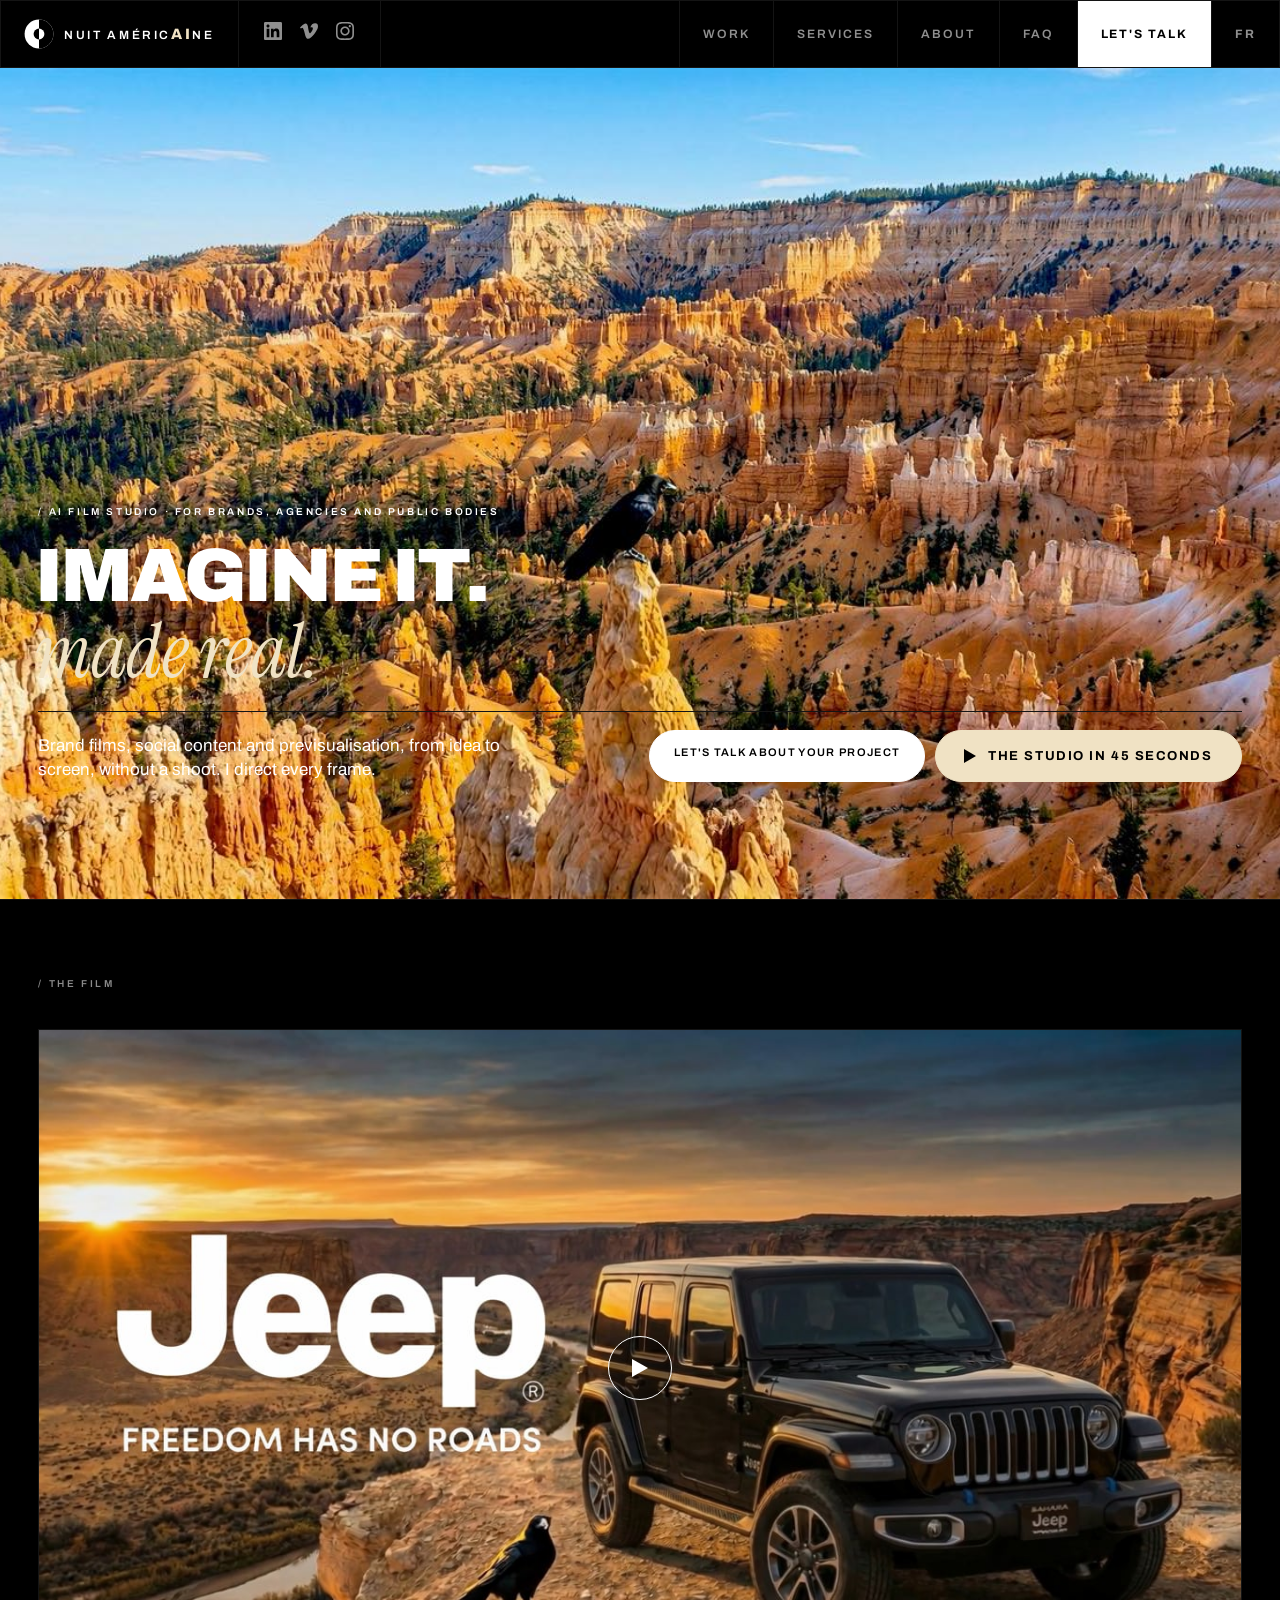
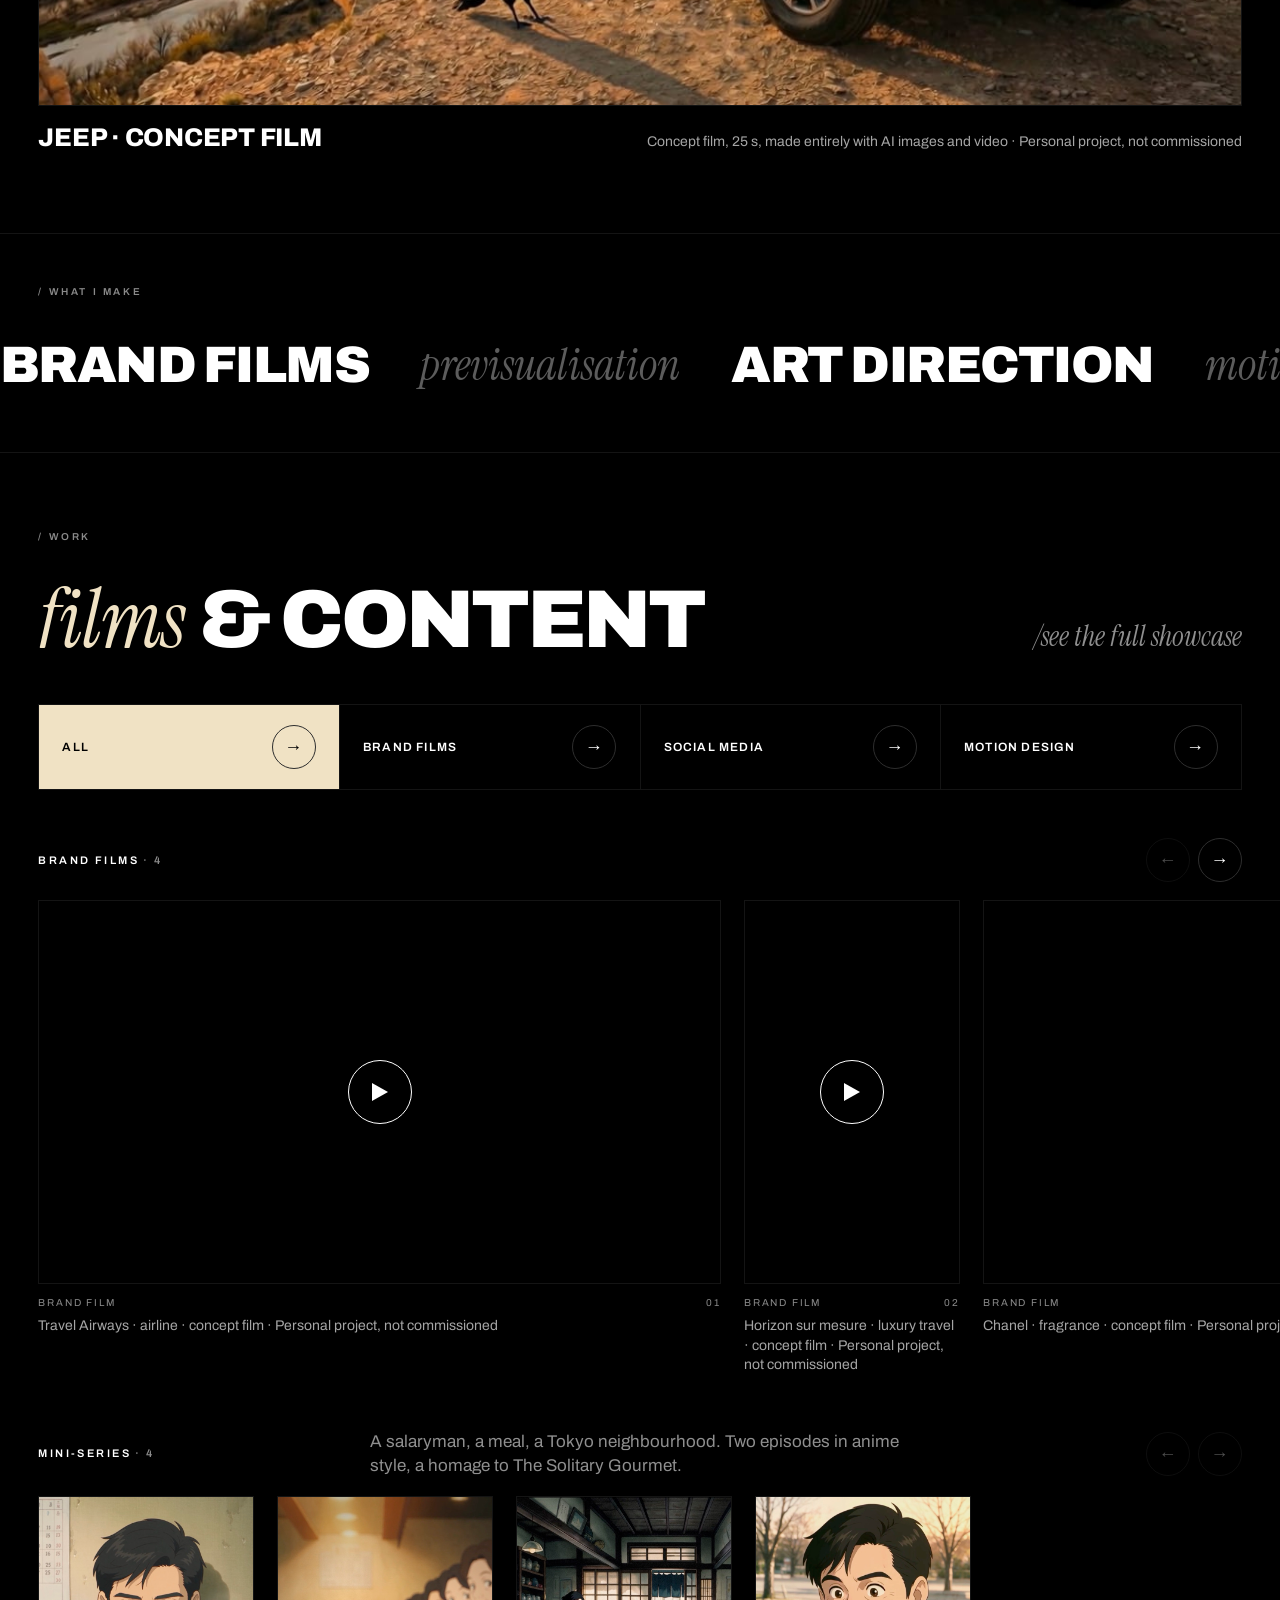
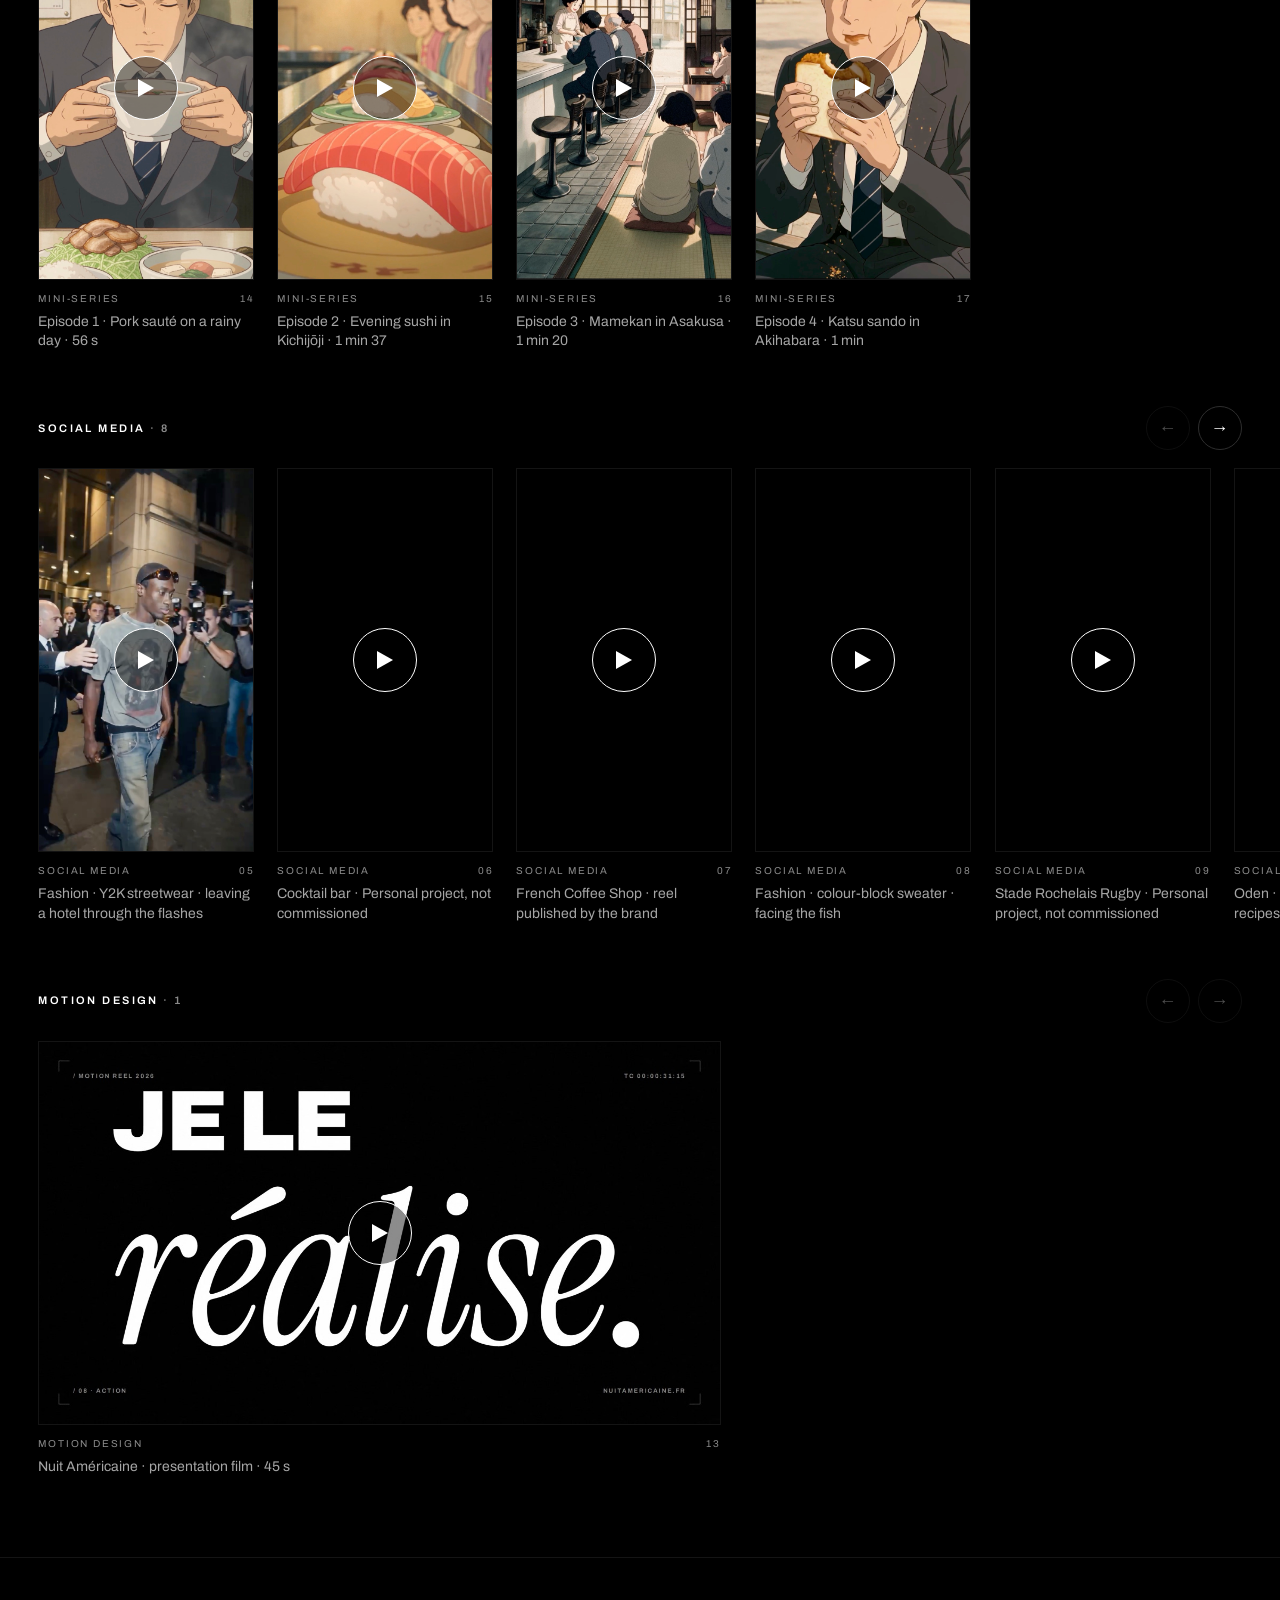
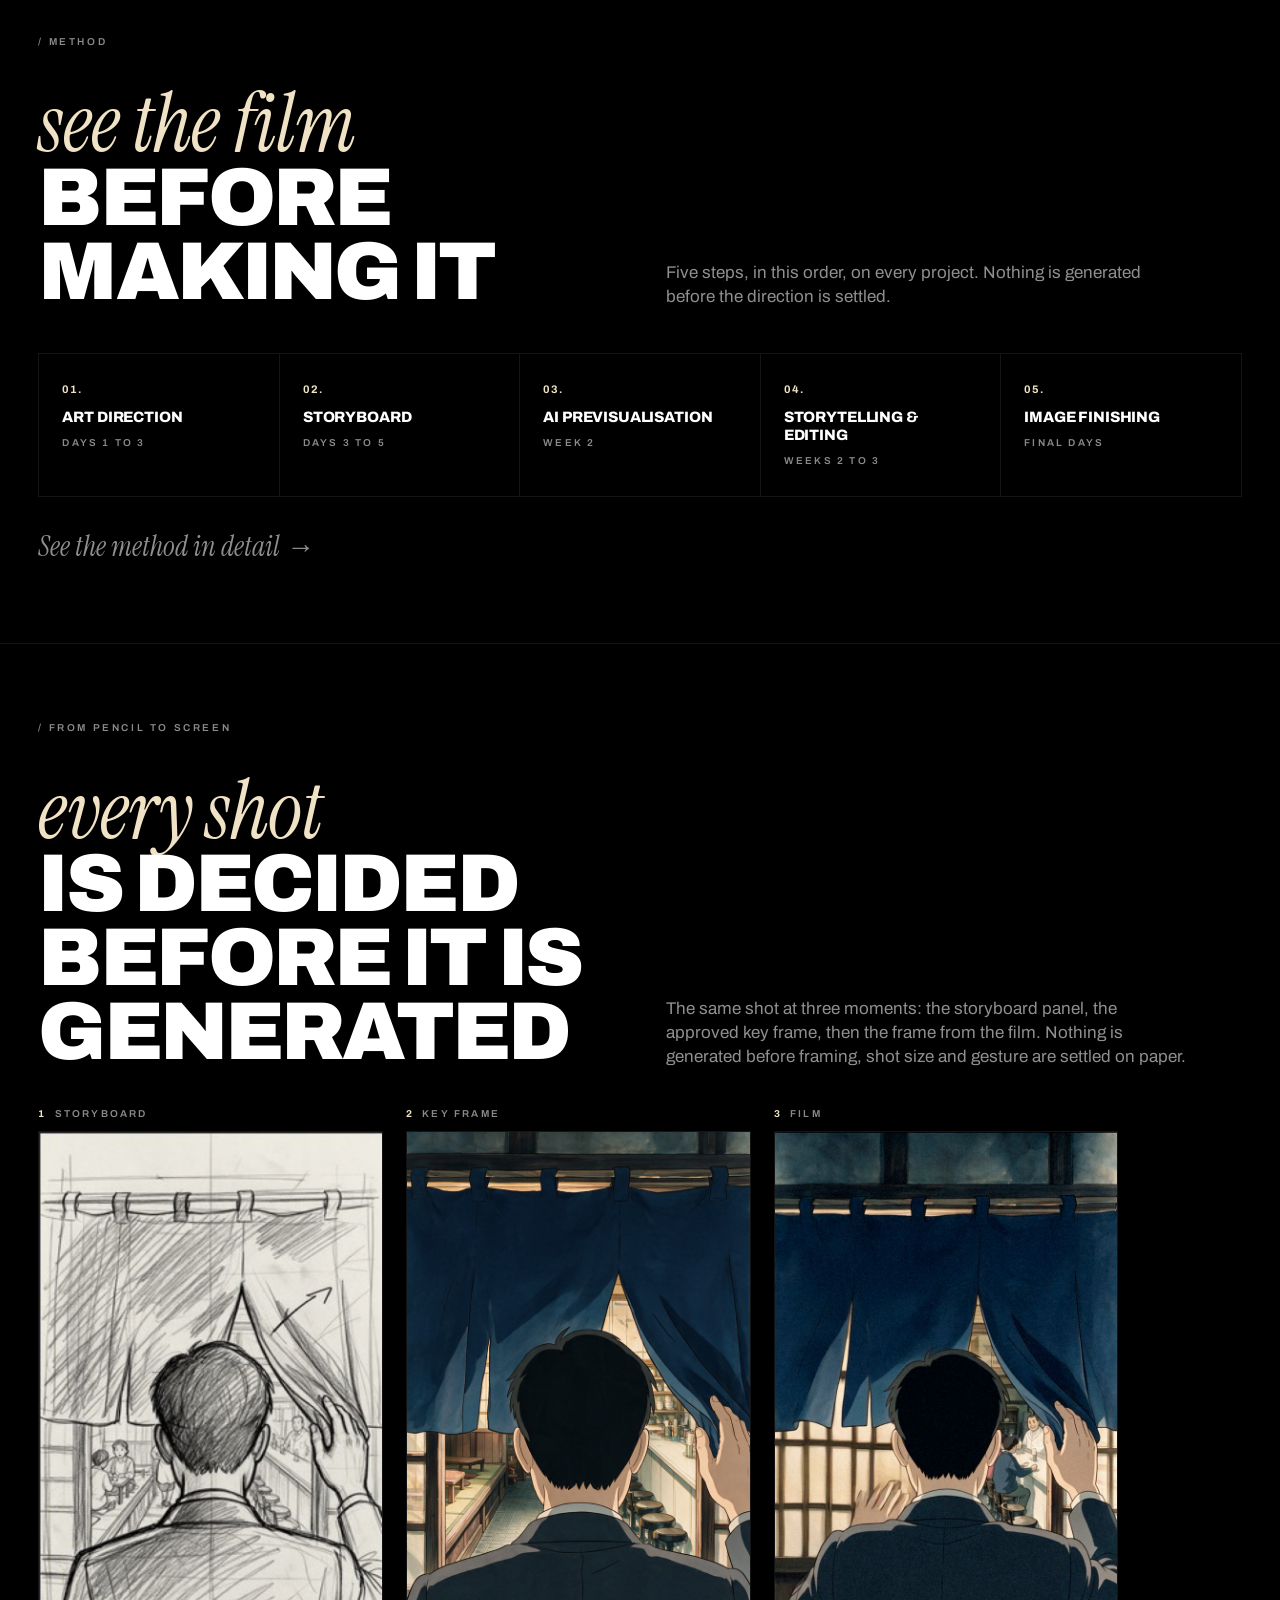
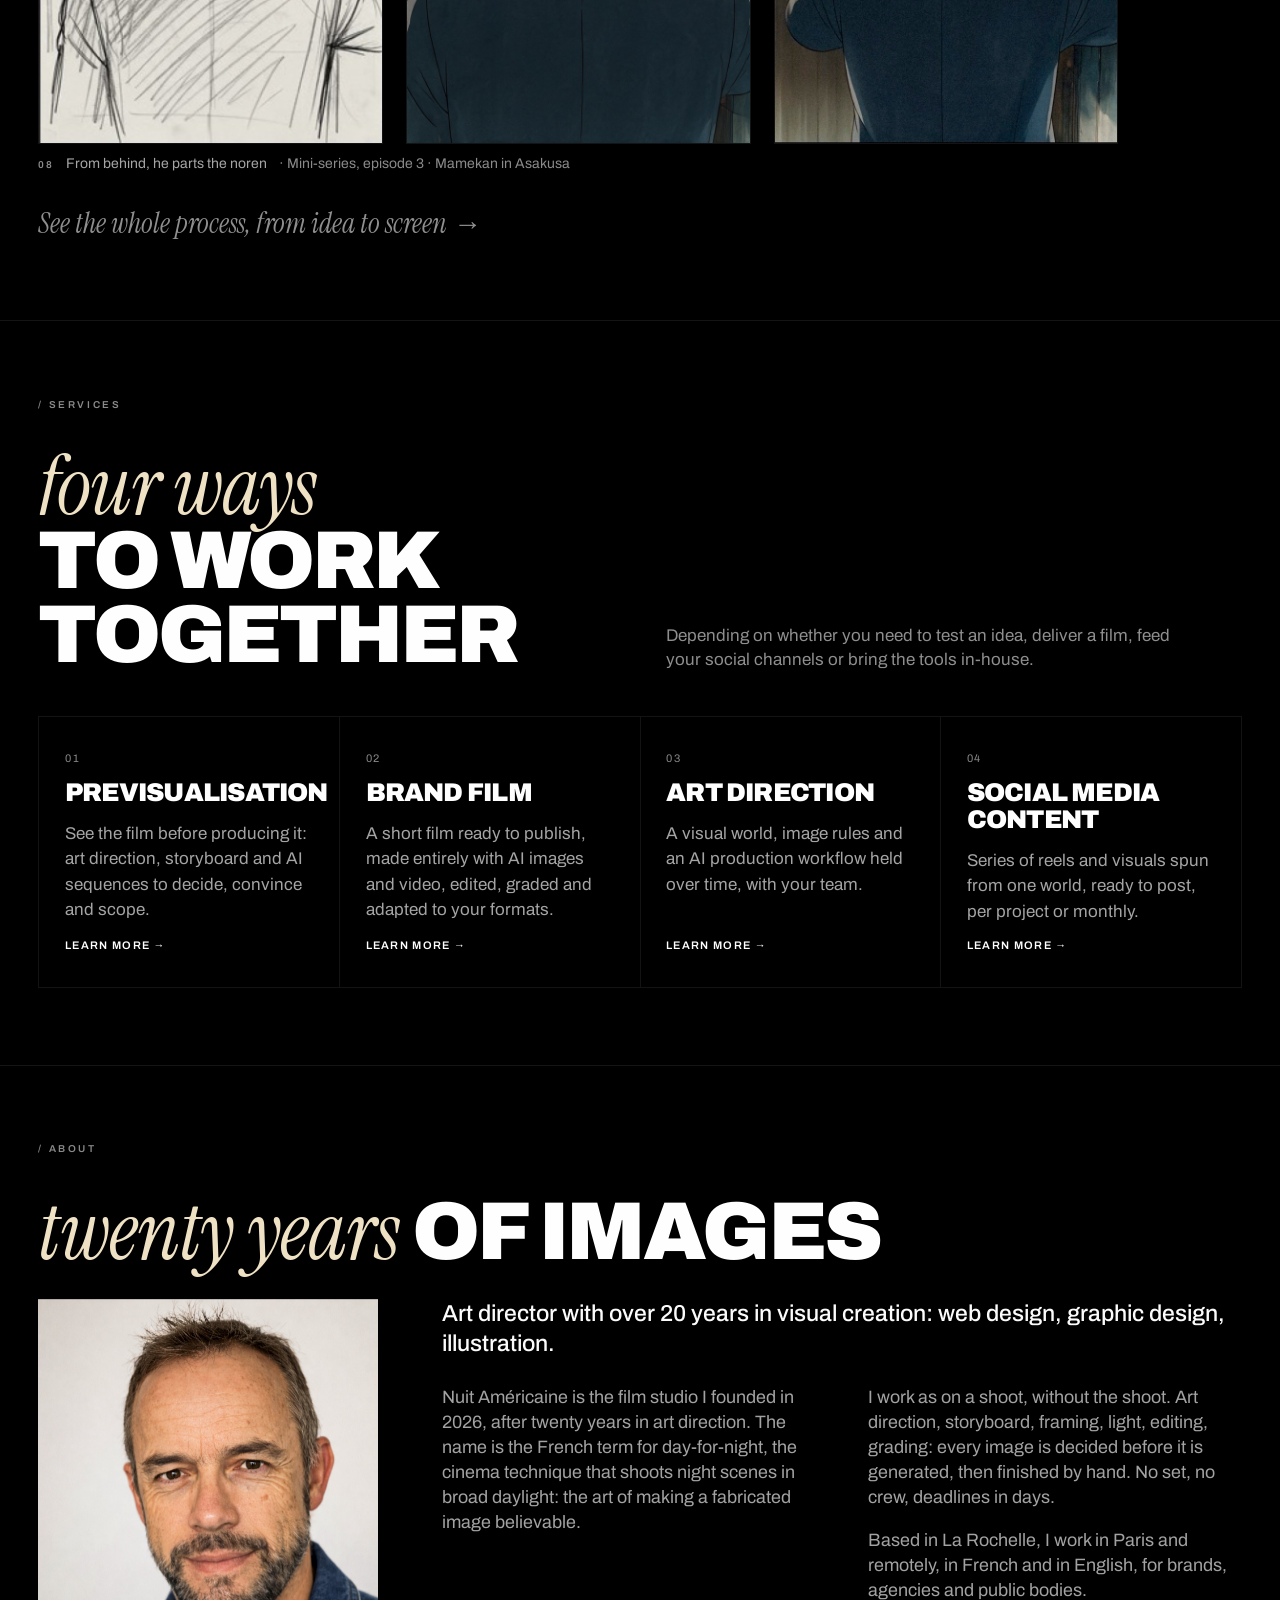
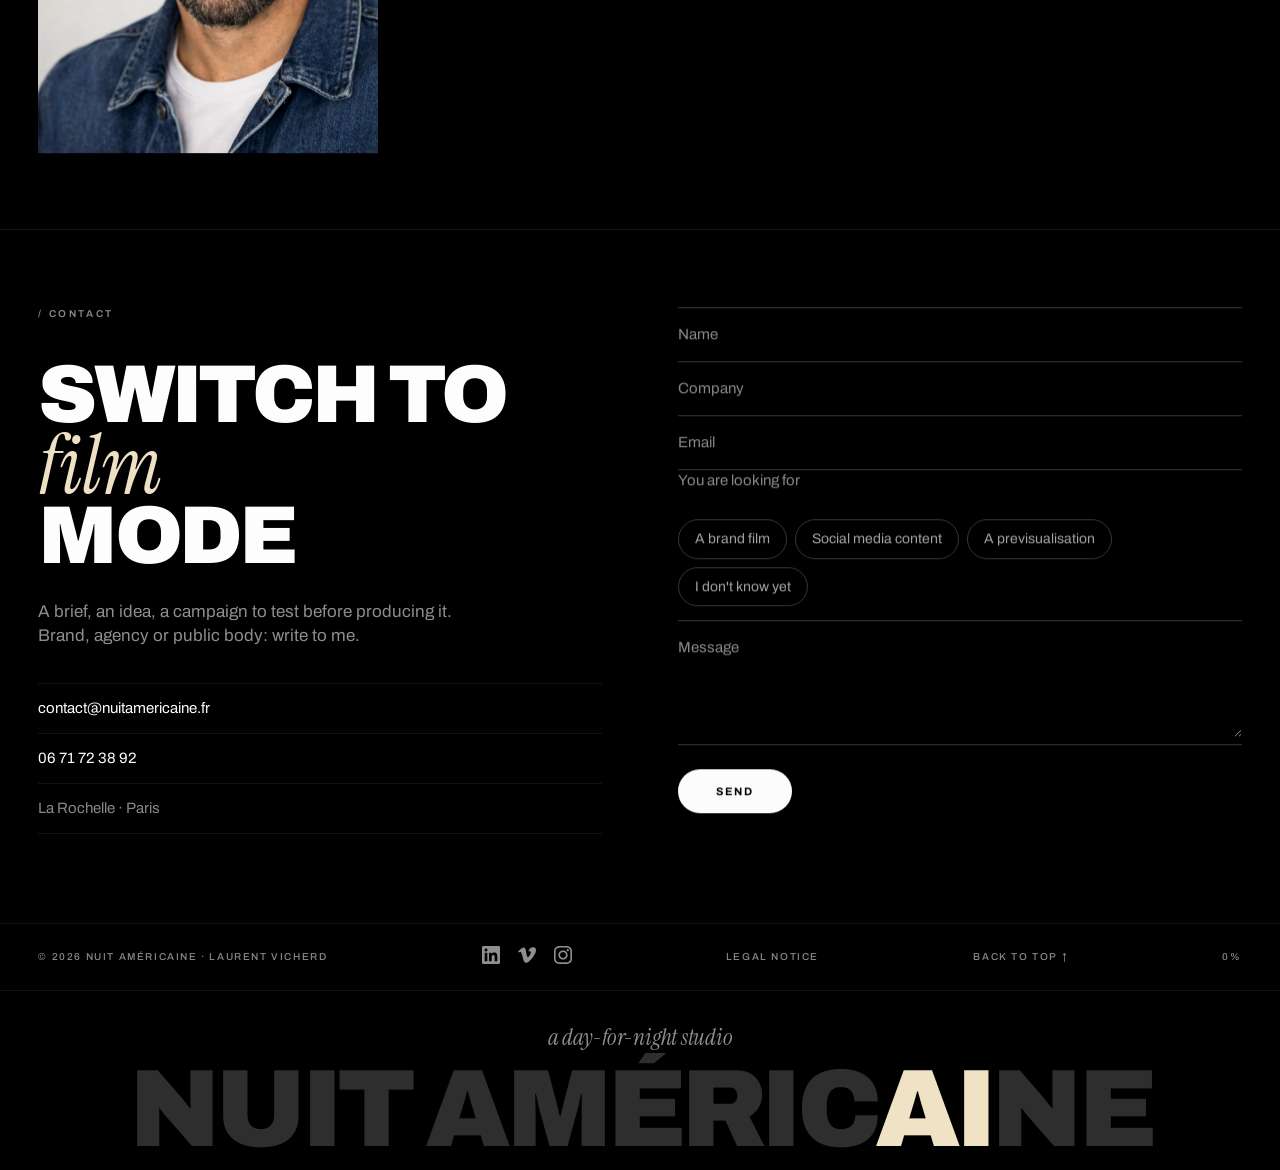
==== commit 1aae02f0: "Mise en ligne du 2026-11-02 09:45" ====
--- a/en/index.html
+++ b/en/index.html
@@ -1,4 +1,4 @@
 <!DOCTYPE html><html lang="en" class="no-js"><head><meta charset="utf-8"><meta name="viewport" content="width=device-width, initial-scale=1"><meta name="theme-color" content="#000000"><meta name="author" content="Laurent Vicherd"><script>
       document.documentElement.classList.replace("no-js", "js");
     </script><link rel="icon" href="/favicon.svg" type="image/svg+xml"><link rel="apple-touch-icon" href="/apple-touch-icon.png"><link rel="sitemap" href="/sitemap-index.xml"><link rel="preload" href="/fonts/archivo-latin-wght-normal.woff2" as="font" type="font/woff2" crossorigin><link rel="preload" href="/fonts/instrument-serif-latin-400-italic.woff2" as="font" type="font/woff2" crossorigin><title>Nuit Américaine · AI video studio, by Laurent Vicherd</title><meta name="description" content="Nuit Américaine, an AI video studio in La Rochelle and Paris, led by art director Laurent Vicherd. Brand films, social media content and previsualisation, produced entirely with AI."><link rel="canonical" href="https://nuitamericaine.fr/en/"><meta property="og:type" content="website"><meta property="og:site_name" content="Nuit Américaine · agence de création vidéo IA"><meta property="og:locale" content="en_GB"><link rel="alternate" hreflang="fr" href="https://nuitamericaine.fr/"><link rel="alternate" hreflang="en" href="https://nuitamericaine.fr/en/"><link rel="alternate" hreflang="x-default" href="https://nuitamericaine.fr/"><meta property="og:title" content="Nuit Américaine · AI video studio, by Laurent Vicherd"><meta property="og:description" content="Nuit Américaine, an AI video studio in La Rochelle and Paris, led by art director Laurent Vicherd. Brand films, social media content and previsualisation, produced entirely with AI."><meta property="og:url" content="https://nuitamericaine.fr/en/"><meta property="og:image" content="https://nuitamericaine.fr/images/og-image.jpg"><meta property="og:image:width" content="1200"><meta property="og:image:height" content="630"><meta property="og:image:alt" content="Nuit Américaine, agence de création vidéo IA · Laurent Vicherd, directeur artistique"><meta name="twitter:card" content="summary_large_image"><meta name="twitter:title" content="Nuit Américaine · AI video studio, by Laurent Vicherd"><meta name="twitter:description" content="Nuit Américaine, an AI video studio in La Rochelle and Paris, led by art director Laurent Vicherd. Brand films, social media content and previsualisation, produced entirely with AI."><meta name="twitter:image" content="https://nuitamericaine.fr/images/og-image.jpg"><meta name="twitter:image:alt" content="Nuit Américaine, agence de création vidéo IA · Laurent Vicherd, directeur artistique"><script type="application/ld+json">{"@context":"https://schema.org","@type":["Organization","LocalBusiness"],"@id":"https://nuitamericaine.fr/#organization","name":"Nuit Américaine","alternateName":"Nuit Americaine","url":"https://nuitamericaine.fr","logo":"https://nuitamericaine.fr/icon-512.png","image":"https://nuitamericaine.fr/images/og-image.jpg","description":"Nuit Américaine, an AI video studio in La Rochelle and Paris, led by art director Laurent Vicherd. Brand films, social media content and previsualisation, produced entirely with AI.","email":"contact@nuitamericaine.fr","telephone":"+33671723892","founder":{"@type":"Person","name":"Laurent Vicherd"},"address":{"@type":"PostalAddress","addressLocality":"La Rochelle","addressRegion":"Nouvelle-Aquitaine","addressCountry":"FR"},"areaServed":["La Rochelle","Paris","France","Europe"],"knowsLanguage":["fr","en"],"makesOffer":[{"@type":"Offer","itemOffered":{"@type":"Service","name":"Previsualisation"}},{"@type":"Offer","itemOffered":{"@type":"Service","name":"Brand film"}},{"@type":"Offer","itemOffered":{"@type":"Service","name":"Art direction"}},{"@type":"Offer","itemOffered":{"@type":"Service","name":"Social media content"}}],"sameAs":["https://www.linkedin.com/in/lvicherd/","https://vimeo.com/showcase/12160881","https://www.instagram.com/dreamer.anime/"]}</script><script type="application/ld+json">{"@context":"https://schema.org","@type":"Person","name":"Laurent Vicherd","jobTitle":"Directeur artistique, créateur vidéo IA et réalisateur","description":"Nuit Américaine, an AI video studio in La Rochelle and Paris, led by art director Laurent Vicherd. Brand films, social media content and previsualisation, produced entirely with AI.","url":"https://nuitamericaine.fr","image":"https://nuitamericaine.fr/images/og-image.jpg","email":"mailto:contact@nuitamericaine.fr","telephone":"+33671723892","address":{"@type":"PostalAddress","addressLocality":"La Rochelle","addressRegion":"Nouvelle-Aquitaine","addressCountry":"FR"},"knowsLanguage":[{"@type":"Language","name":"Français","alternateName":"fr"},{"@type":"Language","name":"Anglais","alternateName":"en"}],"knowsAbout":["Direction artistique","Prévisualisation cinématographique","Vidéo générée par IA","Contenus réseaux sociaux","Motion design","Narration visuelle","Colorimétrie"],"worksFor":{"@id":"https://nuitamericaine.fr/#organization"},"sameAs":["https://www.linkedin.com/in/lvicherd/","https://vimeo.com/showcase/12160881","https://www.instagram.com/dreamer.anime/"]}</script><link rel="stylesheet" href="/_astro/Footer.DX5v9vsR.css"><link rel="stylesheet" href="/_astro/VideoSchema.EjF311_7.css"><style>._FJtSol{padding:var(--space-section-y) var(--space-section-x);border-bottom:var(--rule)}._LM-i7o{margin-bottom:var(--space-label);color:var(--c-text-meta);font-size:var(--fs-label-sm);letter-spacing:var(--ls-label-wide);text-transform:uppercase;font-weight:600}._RmPe41{gap:var(--space-gap);grid-template-columns:repeat(auto-fit,minmax(300px,1fr));align-items:end;margin-bottom:clamp(24px,3vw,40px);display:grid}._8kO7ox{max-width:1100px;font-size:var(--fs-h2-alt);letter-spacing:var(--ls-h2);font-weight:900;line-height:var(--lh-display);text-transform:uppercase}._2wJF0M{color:var(--c-accent);font-family:var(--font-serif);letter-spacing:var(--ls-serif);text-transform:lowercase;font-style:italic;font-weight:400}._IzQV4X{max-width:520px;color:var(--c-text-tertiary);font-size:var(--fs-body)}._d57tDG,._WR9BhF{gap:var(--space-gap-sm);grid-template-columns:repeat(3,1fr);max-width:1080px;display:grid}._d57tDG{margin-bottom:10px}._0mjghO{color:var(--c-text-meta);font-size:var(--fs-label-sm);letter-spacing:var(--ls-label);text-transform:uppercase;align-items:baseline;gap:8px;font-weight:600;display:flex}._vVRgnr{color:var(--c-accent);font-weight:700}._5RcgRW{margin:0 0 clamp(24px,3vw,40px)}._5RcgRW:last-of-type{margin-bottom:0}._F-tGew{aspect-ratio:9/16;border:var(--rule);object-fit:cover;background:var(--c-bg);width:100%;height:auto;display:block}._OWI5hS{max-width:1080px;color:var(--c-text-secondary);font-size:var(--fs-xs);flex-wrap:wrap;align-items:baseline;gap:12px;margin-top:10px;display:flex}._y6N9Il{color:var(--c-text-meta);font-size:var(--fs-label-sm);letter-spacing:var(--ls-label-mid);font-weight:600}._9H5wL-{color:var(--c-text-meta)}._SRtATu{color:var(--c-text-tertiary);font-family:var(--font-serif);font-size:var(--fs-showcase-link);transition:color var(--duration-hover) ease;margin-top:clamp(20px,2.4vw,32px);font-style:italic;display:inline-block}._SRtATu:hover,._SRtATu:focus-visible{color:var(--c-accent)}
-</style></head><body><a class="skip-link" href="#top">Aller au contenu</a><header class="_wbp8n1"><nav class="_0O6ddc" aria-label="Main navigation"><a class="_5jztdh _KssVgu" href="#top"><svg class="_oegGxY" viewBox="0 0 100 100" aria-hidden="true" focusable="false"><defs><clipPath id="na-h"><rect x="50" y="0" width="50" height="100"></rect></clipPath></defs><circle cx="50" cy="50" r="48" fill="#fff"></circle><circle cx="50" cy="50" r="48" fill="#000" clip-path="url(#na-h)"></circle><circle cx="50" cy="50" r="18" fill="#000"></circle><circle cx="50" cy="50" r="18" fill="#fff" clip-path="url(#na-h)"></circle></svg><span class="_LylGI-">Nuit Améric<span class="_NhfbE0">ai</span>ne</span><span class="visually-hidden">, back to top</span></a><span class="_5jztdh _innQ03"><ul class="_6sXvDL" aria-label="Réseaux et profils"><li><a class="_XAW3bi" href="https://www.linkedin.com/in/lvicherd/" target="_blank" rel="noopener"><svg class="_UkfkSz" viewBox="0 0 24 24" aria-hidden="true" focusable="false"><path fill="currentColor" d="M20.447 20.452h-3.554v-5.569c0-1.328-.027-3.037-1.852-3.037-1.853 0-2.136 1.445-2.136 2.939v5.667H9.351V9h3.414v1.561h.046c.477-.9 1.637-1.85 3.37-1.85 3.601 0 4.267 2.37 4.267 5.455v6.286zM5.337 7.433c-1.144 0-2.063-.926-2.063-2.065 0-1.138.92-2.063 2.063-2.063 1.14 0 2.064.925 2.064 2.063 0 1.139-.925 2.065-2.064 2.065zm1.782 13.019H3.555V9h3.564v11.452zM22.225 0H1.771C.792 0 0 .774 0 1.729v20.542C0 23.227.792 24 1.771 24h20.451C23.2 24 24 23.227 24 22.271V1.729C24 .774 23.2 0 22.222 0h.003z"></path></svg><span class="visually-hidden">LinkedIn</span><span class="visually-hidden">(nouvelle fenêtre)</span></a></li><li><a class="_XAW3bi" href="https://vimeo.com/showcase/12160881" target="_blank" rel="noopener"><svg class="_UkfkSz" viewBox="0 0 24 24" aria-hidden="true" focusable="false"><path fill="currentColor" d="M23.9765 6.4168c-.105 2.338-1.739 5.5429-4.894 9.6088-3.2679 4.247-6.0258 6.3699-8.2898 6.3699-1.409 0-2.578-1.294-3.553-3.881l-1.9179-7.1138c-.719-2.584-1.488-3.878-2.312-3.878-.179 0-.806.378-1.881 1.132l-1.129-1.457a315.06 315.06 0 0 0 3.501-3.1279c1.579-1.368 2.765-2.085 3.554-2.159 1.867-.18 3.016 1.1 3.447 3.838.465 2.953.789 4.789.971 5.507.539 2.45 1.131 3.674 1.776 3.674.502 0 1.256-.796 2.265-2.385 1.004-1.589 1.54-2.797 1.612-3.628.144-1.371-.395-2.061-1.614-2.061-.574 0-1.167.121-1.777.391 1.186-3.868 3.434-5.757 6.762-5.637 2.473.06 3.628 1.664 3.493 4.797l-.013.01z"></path></svg><span class="visually-hidden">Vimeo</span><span class="visually-hidden">(nouvelle fenêtre)</span></a></li><li><a class="_XAW3bi" href="https://www.instagram.com/dreamer.anime/" target="_blank" rel="noopener"><svg class="_UkfkSz" viewBox="0 0 24 24" aria-hidden="true" focusable="false"><path fill="currentColor" d="M12 0C8.74 0 8.333.015 7.053.072 5.775.132 4.905.333 4.14.63c-.789.306-1.459.717-2.126 1.384S.935 3.35.63 4.14C.333 4.905.131 5.775.072 7.053.012 8.333 0 8.74 0 12s.015 3.667.072 4.947c.06 1.277.261 2.148.558 2.913.306.788.717 1.459 1.384 2.126.667.666 1.336 1.079 2.126 1.384.766.296 1.636.499 2.913.558C8.333 23.988 8.74 24 12 24s3.667-.015 4.947-.072c1.277-.06 2.148-.262 2.913-.558.788-.306 1.459-.718 2.126-1.384.666-.667 1.079-1.335 1.384-2.126.296-.765.499-1.636.558-2.913.06-1.28.072-1.687.072-4.947s-.015-3.667-.072-4.947c-.06-1.277-.262-2.149-.558-2.913-.306-.789-.718-1.459-1.384-2.126C21.319 1.347 20.651.935 19.86.63c-.765-.297-1.636-.499-2.913-.558C15.667.012 15.26 0 12 0zm0 2.16c3.203 0 3.585.016 4.85.071 1.17.055 1.805.249 2.227.415.562.217.96.477 1.382.896.419.42.679.819.896 1.381.164.422.36 1.057.413 2.227.057 1.266.07 1.646.07 4.85s-.015 3.585-.074 4.85c-.061 1.17-.256 1.805-.421 2.227-.224.562-.479.96-.899 1.382-.419.419-.824.679-1.38.896-.42.164-1.065.36-2.235.413-1.274.057-1.649.07-4.859.07-3.211 0-3.586-.015-4.859-.074-1.171-.061-1.816-.256-2.236-.421-.569-.224-.96-.479-1.379-.899-.421-.419-.69-.824-.9-1.38-.165-.42-.359-1.065-.42-2.235-.045-1.26-.061-1.649-.061-4.844 0-3.196.016-3.586.061-4.861.061-1.17.255-1.814.42-2.234.21-.57.479-.96.9-1.381.419-.419.81-.689 1.379-.898.42-.166 1.051-.361 2.221-.421 1.275-.045 1.65-.06 4.859-.06l.045.03zm0 3.678c-3.405 0-6.162 2.76-6.162 6.162 0 3.405 2.76 6.162 6.162 6.162 3.405 0 6.162-2.76 6.162-6.162 0-3.405-2.76-6.162-6.162-6.162zM12 16c-2.21 0-4-1.79-4-4s1.79-4 4-4 4 1.79 4 4-1.79 4-4 4zm7.846-10.405c0 .795-.646 1.44-1.44 1.44-.795 0-1.44-.646-1.44-1.44 0-.794.646-1.439 1.44-1.439.793-.001 1.44.645 1.44 1.439z"></path></svg><span class="visually-hidden">Instagram</span><span class="visually-hidden">(nouvelle fenêtre)</span></a></li></ul></span><span class="_5jztdh _wGS1Yd" aria-hidden="true"></span><span class="_5jztdh _672JQn"><a class="_-FFBN1" href="#projets">Work</a></span><span class="_5jztdh _672JQn"><a class="_-FFBN1" href="/en/services">Services</a></span><span class="_5jztdh _672JQn"><a class="_-FFBN1" href="#apropos">About</a></span><span class="_5jztdh _672JQn"><a class="_-FFBN1" href="/en/services#faq">FAQ</a></span><span class="_5jztdh _gAZI0k"><a class="_b3pAGg" href="#contact">Let&#39;s talk</a></span><span class="_5jztdh _28Ge5Y"><a class="_ID6BMH" href="/" lang="fr" hreflang="fr">FR</a></span></nav></header><main><section class="_EOciAQ" id="top"><div class="_E2s0Wj" aria-hidden="true"><video class="_4njW0q" data-hero-video poster="/images/hero-poster.jpg" muted loop playsinline preload="metadata" tabindex="-1"><source src="/videos/hero.mp4" type="video/mp4"></video></div><p class="_DRItm-" data-reveal>/ AI film studio · for brands, agencies and public bodies</p><h1 class="_-aDW0U" data-reveal>Imagine it.<br><span class="_s-t-P8">made real.</span></h1><div class="_HkXryt" data-reveal><p class="_ezBkP9">Brand films, social content and previsualisation, from idea to screen, without a shoot. I direct every frame.</p><div class="_1n6pRi"><a class="_N9rGZK _R1KWrd" href="#contact">Let&#39;s talk about your project</a><a class="_N9rGZK _MfQy-w" href="#film-studio" data-play-studio><svg class="_RhfrwD" width="12" height="14" viewBox="0 0 12 14" fill="currentColor" aria-hidden="true"><path d="M0 0L12 7L0 14Z"></path></svg>The studio in 45 seconds</a></div></div></section><section class="_SEMcE3" aria-labelledby="film-titre"><p class="_TMqPRM" data-reveal>/ The film</p><div class="_PsSI9Y" data-reveal><button class="_bNBcaM" type="button" data-video-facade data-video-id="1176150664" data-video-title="Jeep · concept film" aria-label="Play film Jeep · concept film on Vimeo"><img class="_WXocgA" src="/images/posters/video-04.jpg" alt="Opening frame of the Jeep concept film: a 4x4 on the edge of a canyon at sunset." width="1280" height="720" decoding="async"><span class="_K4FplE" aria-hidden="true"><svg width="16" height="18" viewBox="0 0 16 18" fill="currentColor"><path d="M0 0L16 9L0 18Z"></path></svg></span></button><noscript><a class="_5IlY3P" href="https://vimeo.com/1176150664" target="_blank" rel="noopener"><img class="_WXocgA" src="/images/posters/video-04.jpg" alt="Opening frame of the Jeep concept film: a 4x4 on the edge of a canyon at sunset." width="1280" height="720"><span class="_lrZxmO">Vimeo ↗</span></a></noscript></div><div class="_QE5AT4" data-reveal><h2 class="_oQU0Nr" id="film-titre">Jeep · concept film</h2><p class="_DXHihj">Concept film, 25 s, made entirely with AI images and video · Personal project, not commissioned</p></div></section><section class="_0sg8S0" aria-label="What I make"><p class="_gAsKgn">/ What I make</p><div class="_cw5gLJ"><div class="_ScFVD5"><span class="_ceEhWp">Brand films</span><span class="_aMwuZ1">previsualisation</span><span class="_ceEhWp">Art direction</span><span class="_aMwuZ1">motion design</span><span class="_ceEhWp">Visual storytelling</span><span class="_aMwuZ1">colour grading</span><span class="_ceEhWp">Social media content</span><span class="_aMwuZ1">reels &amp; series</span></div><div class="_ScFVD5" aria-hidden="true"><span class="_ceEhWp">Brand films</span><span class="_aMwuZ1">previsualisation</span><span class="_ceEhWp">Art direction</span><span class="_aMwuZ1">motion design</span><span class="_ceEhWp">Visual storytelling</span><span class="_aMwuZ1">colour grading</span><span class="_ceEhWp">Social media content</span><span class="_aMwuZ1">reels &amp; series</span></div></div></section><section class="_XnP-DE" id="projets" data-projects><p class="_xaM4bd" data-reveal>/ Work</p><div class="_LKcLnQ" data-reveal><h2 class="_h4AxAI"><span class="_HndAAG">films</span> &amp; content</h2><a class="_Z-y7u-" href="https://vimeo.com/showcase/12160881" target="_blank" rel="noopener">/see the full showcase <span class="visually-hidden">(new window)</span></a></div><ul class="ruled-grid _-sAWyq" aria-label="Filter the work by category" data-reveal><li class="ruled-cell _ffMfDf"><button class="_nqh50D" type="button" data-filter="tous" data-filter-label="All" aria-pressed="true"><span>All</span><span class="_gTnR7n" aria-hidden="true">→</span></button></li><li class="ruled-cell _ffMfDf"><button class="_nqh50D" type="button" data-filter="films-de-marque" data-filter-label="Brand films" aria-pressed="false"><span>Brand films</span><span class="_gTnR7n" aria-hidden="true">→</span></button></li><li class="ruled-cell _ffMfDf"><button class="_nqh50D" type="button" data-filter="reseaux-sociaux" data-filter-label="Social media" aria-pressed="false"><span>Social media</span><span class="_gTnR7n" aria-hidden="true">→</span></button></li><li class="ruled-cell _ffMfDf"><button class="_nqh50D" type="button" data-filter="motion-design" data-filter-label="Motion design" aria-pressed="false"><span>Motion design</span><span class="_gTnR7n" aria-hidden="true">→</span></button></li></ul><p class="visually-hidden" data-filter-status aria-live="polite"></p><div class="_xYwr3K" data-carousel data-reveal><div class="_NORXC7"><p class="_hjZiLB" id="bandeau-films">Brand films<span class="_Fj1w9S" aria-hidden="true"> · 4</span></p><div class="_FFjGPI"><button class="_gTnR7n" type="button" data-carousel-prev aria-label="Brand films : previous">←</button><button class="_gTnR7n" type="button" data-carousel-next aria-label="Brand films : next">→</button></div></div><div class="_KVOR9C" data-carousel-track tabindex="0" role="region" aria-labelledby="bandeau-films"><div data-categories="films-de-marque" data-orientation="landscape"><div class="_p1DOcI"><button class="_bNBcaM" type="button" data-video-facade data-video-id="1174697975" data-video-title="Travel Airways · concept film" aria-label="Play Brand film 01 on Vimeo"><img class="_WXocgA" src="/images/posters/video-01.jpg" alt="Opening frame of the Travel Airways concept film." width="1280" height="720" loading="lazy" decoding="async"><span class="_K4FplE" aria-hidden="true"><svg width="16" height="18" viewBox="0 0 16 18" fill="currentColor"><path d="M0 0L16 9L0 18Z"></path></svg></span></button><noscript><a class="_5IlY3P" href="https://vimeo.com/1174697975" target="_blank" rel="noopener"><img class="_WXocgA" src="/images/posters/video-01.jpg" alt="Opening frame of the Travel Airways concept film." width="1280" height="720"><span class="_lrZxmO">Play Brand film 01 on Vimeo ↗</span></a></noscript></div><p class="_GtajoO"><span>Brand film</span><span>01</span></p><p class="_srpc16">Travel Airways · airline · concept film · Personal project, not commissioned</p></div><div data-categories="films-de-marque" data-orientation="portrait"><div class="_p1DOcI _r8mpt8"><button class="_bNBcaM" type="button" data-video-facade data-video-id="1174701593" data-video-title="Horizon sur mesure · luxury travel, concept film" aria-label="Play Brand film 02 on Vimeo"><img class="_WXocgA" src="/images/posters/video-02.jpg" alt="A couple sitting in front of the blue domes of Santorini, above the sea." width="720" height="1280" loading="lazy" decoding="async"><span class="_K4FplE" aria-hidden="true"><svg width="16" height="18" viewBox="0 0 16 18" fill="currentColor"><path d="M0 0L16 9L0 18Z"></path></svg></span></button><noscript><a class="_5IlY3P" href="https://vimeo.com/1174701593" target="_blank" rel="noopener"><img class="_WXocgA" src="/images/posters/video-02.jpg" alt="A couple sitting in front of the blue domes of Santorini, above the sea." width="720" height="1280"><span class="_lrZxmO">Play Brand film 02 on Vimeo ↗</span></a></noscript></div><p class="_GtajoO"><span>Brand film</span><span>02</span></p><p class="_srpc16">Horizon sur mesure · luxury travel · concept film · Personal project, not commissioned</p></div><div data-categories="films-de-marque" data-orientation="landscape"><div class="_p1DOcI"><button class="_bNBcaM" type="button" data-video-facade data-video-id="1189665061" data-video-title="Chanel · fragrance, concept film" aria-label="Play Brand film 03 on Vimeo"><img class="_WXocgA" src="/images/posters/video-03.jpg" alt="Opening frame of the fragrance concept film." width="1280" height="720" loading="lazy" decoding="async"><span class="_K4FplE" aria-hidden="true"><svg width="16" height="18" viewBox="0 0 16 18" fill="currentColor"><path d="M0 0L16 9L0 18Z"></path></svg></span></button><noscript><a class="_5IlY3P" href="https://vimeo.com/1189665061" target="_blank" rel="noopener"><img class="_WXocgA" src="/images/posters/video-03.jpg" alt="Opening frame of the fragrance concept film." width="1280" height="720"><span class="_lrZxmO">Play Brand film 03 on Vimeo ↗</span></a></noscript></div><p class="_GtajoO"><span>Brand film</span><span>03</span></p><p class="_srpc16">Chanel · fragrance · concept film · Personal project, not commissioned</p></div><div data-categories="films-de-marque" data-orientation="landscape"><div class="_p1DOcI"><button class="_bNBcaM" type="button" data-video-facade data-video-id="1176150664" data-video-title="Jeep · concept film" aria-label="Play Brand film 04 on Vimeo"><img class="_WXocgA" src="/images/posters/video-04.jpg" alt="Opening frame of the Jeep concept film." width="1280" height="720" loading="lazy" decoding="async"><span class="_K4FplE" aria-hidden="true"><svg width="16" height="18" viewBox="0 0 16 18" fill="currentColor"><path d="M0 0L16 9L0 18Z"></path></svg></span></button><noscript><a class="_5IlY3P" href="https://vimeo.com/1176150664" target="_blank" rel="noopener"><img class="_WXocgA" src="/images/posters/video-04.jpg" alt="Opening frame of the Jeep concept film." width="1280" height="720"><span class="_lrZxmO">Play Brand film 04 on Vimeo ↗</span></a></noscript></div><p class="_GtajoO"><span>Brand film</span><span>04</span></p><p class="_srpc16">Jeep · automotive · concept film · Personal project, not commissioned</p></div></div></div><div class="_xYwr3K" id="film-serie" data-carousel data-reveal><div class="_NORXC7"><p class="_hjZiLB" id="bandeau-serie">Mini-series<span class="_Fj1w9S" aria-hidden="true"> · 3</span></p><p class="_D--mUl">A salaryman, a meal, a Tokyo neighbourhood. Two episodes in anime style, a homage to The Solitary Gourmet.</p><div class="_FFjGPI"><button class="_gTnR7n" type="button" data-carousel-prev aria-label="Mini-series : previous">←</button><button class="_gTnR7n" type="button" data-carousel-next aria-label="Mini-series : next">→</button></div></div><div class="_KVOR9C" data-carousel-track tabindex="0" role="region" aria-labelledby="bandeau-serie"><div data-categories="reseaux-sociaux" data-orientation="portrait"><div class="_p1DOcI _r8mpt8"><button class="_bNBcaM" type="button" data-video-facade data-video-src="/videos/serie/serie-01-porc-saute.mp4" data-video-title="Episode 1 · Pork sauté on a rainy day" aria-label="Play the video “Episode 1 · Pork sauté on a rainy day · 56 s”"><img class="_WXocgA" src="/images/posters/serie-01-porc-saute.jpg" alt="A man in a suit, eyes closed, holds a steaming bowl with both hands in a small diner, anime style." width="720" height="1280" loading="lazy" decoding="async"><span class="_K4FplE" aria-hidden="true"><svg width="16" height="18" viewBox="0 0 16 18" fill="currentColor"><path d="M0 0L16 9L0 18Z"></path></svg></span></button><noscript><a class="_5IlY3P" href="/videos/serie/serie-01-porc-saute.mp4" target="_blank" rel="noopener"><img class="_WXocgA" src="/images/posters/serie-01-porc-saute.jpg" alt="A man in a suit, eyes closed, holds a steaming bowl with both hands in a small diner, anime style." width="720" height="1280"><span class="_lrZxmO">Play the video “Episode 1 · Pork sauté on a rainy day · 56 s” ↗</span></a></noscript></div><p class="_GtajoO"><span>Mini-series</span><span>14</span></p><p class="_srpc16">Episode 1 · Pork sauté on a rainy day · 56 s</p></div><div data-categories="reseaux-sociaux" data-orientation="portrait"><div class="_p1DOcI _r8mpt8"><button class="_bNBcaM" type="button" data-video-facade data-video-src="/videos/serie/serie-02-sushi-kichijoji.mp4" data-video-title="Episode 2 · Evening sushi in Kichijōji" aria-label="Play the video “Episode 2 · Evening sushi in Kichijōji · 1 min 37”"><img class="_WXocgA" src="/images/posters/serie-02-sushi-kichijoji.jpg" alt="Tuna and salmon sushi glide past on a conveyor belt, anime style." width="720" height="1280" loading="lazy" decoding="async"><span class="_K4FplE" aria-hidden="true"><svg width="16" height="18" viewBox="0 0 16 18" fill="currentColor"><path d="M0 0L16 9L0 18Z"></path></svg></span></button><noscript><a class="_5IlY3P" href="/videos/serie/serie-02-sushi-kichijoji.mp4" target="_blank" rel="noopener"><img class="_WXocgA" src="/images/posters/serie-02-sushi-kichijoji.jpg" alt="Tuna and salmon sushi glide past on a conveyor belt, anime style." width="720" height="1280"><span class="_lrZxmO">Play the video “Episode 2 · Evening sushi in Kichijōji · 1 min 37” ↗</span></a></noscript></div><p class="_GtajoO"><span>Mini-series</span><span>15</span></p><p class="_srpc16">Episode 2 · Evening sushi in Kichijōji · 1 min 37</p></div><div data-categories="reseaux-sociaux" data-orientation="portrait"><div class="_p1DOcI _r8mpt8"><button class="_bNBcaM" type="button" data-video-facade data-video-src="/videos/serie/serie-03-mamekan-asakusa.mp4" data-video-title="Episode 3 · Mamekan in Asakusa" aria-label="Play the video “Episode 3 · Mamekan in Asakusa · 1 min 20”"><img class="_WXocgA" src="/images/posters/serie-03-mamekan-asakusa.jpg" alt="Kenji seated at the counter of an Asakusa sweet shop, anime style." width="720" height="1280" loading="lazy" decoding="async"><span class="_K4FplE" aria-hidden="true"><svg width="16" height="18" viewBox="0 0 16 18" fill="currentColor"><path d="M0 0L16 9L0 18Z"></path></svg></span></button><noscript><a class="_5IlY3P" href="/videos/serie/serie-03-mamekan-asakusa.mp4" target="_blank" rel="noopener"><img class="_WXocgA" src="/images/posters/serie-03-mamekan-asakusa.jpg" alt="Kenji seated at the counter of an Asakusa sweet shop, anime style." width="720" height="1280"><span class="_lrZxmO">Play the video “Episode 3 · Mamekan in Asakusa · 1 min 20” ↗</span></a></noscript></div><p class="_GtajoO"><span>Mini-series</span><span>16</span></p><p class="_srpc16">Episode 3 · Mamekan in Asakusa · 1 min 20</p></div></div></div><div class="_xYwr3K" data-carousel data-reveal><div class="_NORXC7"><p class="_hjZiLB" id="bandeau-reels">Social media<span class="_Fj1w9S" aria-hidden="true"> · 8</span></p><div class="_FFjGPI"><button class="_gTnR7n" type="button" data-carousel-prev aria-label="Social media : previous">←</button><button class="_gTnR7n" type="button" data-carousel-next aria-label="Social media : next">→</button></div></div><div class="_KVOR9C" data-carousel-track tabindex="0" role="region" aria-labelledby="bandeau-reels"><div data-categories="reseaux-sociaux" data-orientation="portrait"><div class="_p1DOcI _r8mpt8"><button class="_bNBcaM" type="button" data-video-facade data-video-src="/videos/reels/reel-mode-flashs.mp4" data-video-title="Fashion · out through the flashes" aria-label="Play the video “Fashion · Y2K streetwear · leaving a hotel through the flashes”"><img class="_WXocgA" src="/images/posters/reel-mode-flashs.jpg" alt="A young man in a vintage tee walks through a wall of photographers outside a hotel at night." width="720" height="1280" loading="lazy" decoding="async"><span class="_K4FplE" aria-hidden="true"><svg width="16" height="18" viewBox="0 0 16 18" fill="currentColor"><path d="M0 0L16 9L0 18Z"></path></svg></span></button><noscript><a class="_5IlY3P" href="/videos/reels/reel-mode-flashs.mp4" target="_blank" rel="noopener"><img class="_WXocgA" src="/images/posters/reel-mode-flashs.jpg" alt="A young man in a vintage tee walks through a wall of photographers outside a hotel at night." width="720" height="1280"><span class="_lrZxmO">Play the video “Fashion · Y2K streetwear · leaving a hotel through the flashes” ↗</span></a></noscript></div><p class="_GtajoO"><span>Social media</span><span>05</span></p><p class="_srpc16">Fashion · Y2K streetwear · leaving a hotel through the flashes</p></div><div data-categories="reseaux-sociaux" data-orientation="portrait"><div class="_p1DOcI _r8mpt8"><button class="_bNBcaM" type="button" data-video-facade data-video-src="/videos/reels/reel-bar-cocktails.mp4" data-video-title="Cocktail bar · vertical reel" aria-label="Play the video “Cocktail bar · Personal project, not commissioned”"><img class="_WXocgA" src="/images/posters/reel-bar-cocktails.jpg" alt="A hand drops raspberries onto a cocktail, red background." width="720" height="1280" loading="lazy" decoding="async"><span class="_K4FplE" aria-hidden="true"><svg width="16" height="18" viewBox="0 0 16 18" fill="currentColor"><path d="M0 0L16 9L0 18Z"></path></svg></span></button><noscript><a class="_5IlY3P" href="/videos/reels/reel-bar-cocktails.mp4" target="_blank" rel="noopener"><img class="_WXocgA" src="/images/posters/reel-bar-cocktails.jpg" alt="A hand drops raspberries onto a cocktail, red background." width="720" height="1280"><span class="_lrZxmO">Play the video “Cocktail bar · Personal project, not commissioned” ↗</span></a></noscript></div><p class="_GtajoO"><span>Social media</span><span>06</span></p><p class="_srpc16">Cocktail bar · Personal project, not commissioned</p></div><div data-categories="reseaux-sociaux" data-orientation="portrait"><div class="_p1DOcI _r8mpt8"><button class="_bNBcaM" type="button" data-video-facade data-video-src="/videos/reels/reel-french-coffee-shop.mp4" data-video-title="French Coffee Shop · vertical reel" aria-label="Play the video “French Coffee Shop · reel published by the brand”"><img class="_WXocgA" src="/images/posters/reel-french-coffee-shop.jpg" alt="Steam from a coffee cup draws a shape in the half-light." width="720" height="1280" loading="lazy" decoding="async"><span class="_K4FplE" aria-hidden="true"><svg width="16" height="18" viewBox="0 0 16 18" fill="currentColor"><path d="M0 0L16 9L0 18Z"></path></svg></span></button><noscript><a class="_5IlY3P" href="/videos/reels/reel-french-coffee-shop.mp4" target="_blank" rel="noopener"><img class="_WXocgA" src="/images/posters/reel-french-coffee-shop.jpg" alt="Steam from a coffee cup draws a shape in the half-light." width="720" height="1280"><span class="_lrZxmO">Play the video “French Coffee Shop · reel published by the brand” ↗</span></a></noscript></div><p class="_GtajoO"><span>Social media</span><span>07</span></p><p class="_srpc16">French Coffee Shop · reel published by the brand</p></div><div data-categories="reseaux-sociaux" data-orientation="portrait"><div class="_p1DOcI _r8mpt8"><button class="_bNBcaM" type="button" data-video-facade data-video-src="/videos/reels/reel-mode-aquarium.mp4" data-video-title="Fashion · the aquarium" aria-label="Play the video “Fashion · colour-block sweater · facing the fish”"><img class="_WXocgA" src="/images/posters/reel-mode-aquarium.jpg" alt="A young man in a cap and striped sweater stands in front of a large blue aquarium." width="720" height="1280" loading="lazy" decoding="async"><span class="_K4FplE" aria-hidden="true"><svg width="16" height="18" viewBox="0 0 16 18" fill="currentColor"><path d="M0 0L16 9L0 18Z"></path></svg></span></button><noscript><a class="_5IlY3P" href="/videos/reels/reel-mode-aquarium.mp4" target="_blank" rel="noopener"><img class="_WXocgA" src="/images/posters/reel-mode-aquarium.jpg" alt="A young man in a cap and striped sweater stands in front of a large blue aquarium." width="720" height="1280"><span class="_lrZxmO">Play the video “Fashion · colour-block sweater · facing the fish” ↗</span></a></noscript></div><p class="_GtajoO"><span>Social media</span><span>08</span></p><p class="_srpc16">Fashion · colour-block sweater · facing the fish</p></div><div data-categories="reseaux-sociaux" data-orientation="portrait"><div class="_p1DOcI _r8mpt8"><button class="_bNBcaM" type="button" data-video-facade data-video-src="/videos/reels/reel-stade-rochelais.mp4" data-video-title="Stade Rochelais Rugby · vertical reel" aria-label="Play the video “Stade Rochelais Rugby · Personal project, not commissioned”"><img class="_WXocgA" src="/images/posters/reel-stade-rochelais.jpg" alt="A rugby ball on the harbour quay, surrounded by light." width="720" height="1280" loading="lazy" decoding="async"><span class="_K4FplE" aria-hidden="true"><svg width="16" height="18" viewBox="0 0 16 18" fill="currentColor"><path d="M0 0L16 9L0 18Z"></path></svg></span></button><noscript><a class="_5IlY3P" href="/videos/reels/reel-stade-rochelais.mp4" target="_blank" rel="noopener"><img class="_WXocgA" src="/images/posters/reel-stade-rochelais.jpg" alt="A rugby ball on the harbour quay, surrounded by light." width="720" height="1280"><span class="_lrZxmO">Play the video “Stade Rochelais Rugby · Personal project, not commissioned” ↗</span></a></noscript></div><p class="_GtajoO"><span>Social media</span><span>09</span></p><p class="_srpc16">Stade Rochelais Rugby · Personal project, not commissioned</p></div><div data-categories="reseaux-sociaux" data-orientation="portrait"><div class="_p1DOcI _r8mpt8"><button class="_bNBcaM" type="button" data-video-facade data-video-src="/videos/reels/reel-japan-oden.mp4" data-video-title="Oden · Japan Culture series, episode 1" aria-label="Play the video “Oden · Japan Culture series, 12 recipes in anime style”"><img class="_WXocgA" src="/images/posters/reel-japan-oden.jpg" alt="A steaming bowl of oden, drawn in anime style." width="720" height="1280" loading="lazy" decoding="async"><span class="_K4FplE" aria-hidden="true"><svg width="16" height="18" viewBox="0 0 16 18" fill="currentColor"><path d="M0 0L16 9L0 18Z"></path></svg></span></button><noscript><a class="_5IlY3P" href="/videos/reels/reel-japan-oden.mp4" target="_blank" rel="noopener"><img class="_WXocgA" src="/images/posters/reel-japan-oden.jpg" alt="A steaming bowl of oden, drawn in anime style." width="720" height="1280"><span class="_lrZxmO">Play the video “Oden · Japan Culture series, 12 recipes in anime style” ↗</span></a></noscript></div><p class="_GtajoO"><span>Social media</span><span>10</span></p><p class="_srpc16">Oden · Japan Culture series, 12 recipes in anime style</p></div><div data-categories="reseaux-sociaux" data-orientation="portrait"><div class="_p1DOcI _r8mpt8"><button class="_bNBcaM" type="button" data-video-facade data-video-src="/videos/reels/reel-japan-gyoza.mp4" data-video-title="Gyoza · Japan Culture series, episode 2" aria-label="Play the video “Gyoza · Japan Culture series, 12 recipes in anime style”"><img class="_WXocgA" src="/images/posters/reel-japan-gyoza.jpg" alt="Golden gyoza arranged in a circle on a plate, anime style." width="720" height="1280" loading="lazy" decoding="async"><span class="_K4FplE" aria-hidden="true"><svg width="16" height="18" viewBox="0 0 16 18" fill="currentColor"><path d="M0 0L16 9L0 18Z"></path></svg></span></button><noscript><a class="_5IlY3P" href="/videos/reels/reel-japan-gyoza.mp4" target="_blank" rel="noopener"><img class="_WXocgA" src="/images/posters/reel-japan-gyoza.jpg" alt="Golden gyoza arranged in a circle on a plate, anime style." width="720" height="1280"><span class="_lrZxmO">Play the video “Gyoza · Japan Culture series, 12 recipes in anime style” ↗</span></a></noscript></div><p class="_GtajoO"><span>Social media</span><span>11</span></p><p class="_srpc16">Gyoza · Japan Culture series, 12 recipes in anime style</p></div><div data-categories="reseaux-sociaux" data-orientation="portrait"><div class="_p1DOcI _r8mpt8"><button class="_bNBcaM" type="button" data-video-facade data-video-src="/videos/reels/reel-japan-tamagoyaki.mp4" data-video-title="Tamagoyaki · Japan Culture series, episode 3" aria-label="Play the video “Tamagoyaki · Japan Culture series, 12 recipes in anime style”"><img class="_WXocgA" src="/images/posters/reel-japan-tamagoyaki.jpg" alt="A sliced tamagoyaki omelette on a board, anime style." width="720" height="1280" loading="lazy" decoding="async"><span class="_K4FplE" aria-hidden="true"><svg width="16" height="18" viewBox="0 0 16 18" fill="currentColor"><path d="M0 0L16 9L0 18Z"></path></svg></span></button><noscript><a class="_5IlY3P" href="/videos/reels/reel-japan-tamagoyaki.mp4" target="_blank" rel="noopener"><img class="_WXocgA" src="/images/posters/reel-japan-tamagoyaki.jpg" alt="A sliced tamagoyaki omelette on a board, anime style." width="720" height="1280"><span class="_lrZxmO">Play the video “Tamagoyaki · Japan Culture series, 12 recipes in anime style” ↗</span></a></noscript></div><p class="_GtajoO"><span>Social media</span><span>12</span></p><p class="_srpc16">Tamagoyaki · Japan Culture series, 12 recipes in anime style</p></div></div></div><div class="_xYwr3K" id="film-studio" data-carousel data-reveal><div class="_NORXC7"><p class="_hjZiLB" id="bandeau-motion">Motion design<span class="_Fj1w9S" aria-hidden="true"> · 1</span></p><div class="_FFjGPI"><button class="_gTnR7n" type="button" data-carousel-prev aria-label="Motion design : previous">←</button><button class="_gTnR7n" type="button" data-carousel-next aria-label="Motion design : next">→</button></div></div><div class="_KVOR9C" data-carousel-track tabindex="0" role="region" aria-labelledby="bandeau-motion"><div data-categories="motion-design" data-orientation="landscape"><div class="_p1DOcI"><button class="_bNBcaM" type="button" data-video-facade data-video-src="/videos/motion/nuit-americaine-film-45s.mp4" data-video-title="Nuit Américaine · presentation film" aria-label="Play the video “Nuit Américaine · presentation film · 45 s”"><img class="_WXocgA" src="/images/posters/motion-nuit-americaine.jpg" alt="White type on a black background: Je le réalise." width="1280" height="720" loading="lazy" decoding="async"><span class="_K4FplE" aria-hidden="true"><svg width="16" height="18" viewBox="0 0 16 18" fill="currentColor"><path d="M0 0L16 9L0 18Z"></path></svg></span></button><noscript><a class="_5IlY3P" href="/videos/motion/nuit-americaine-film-45s.mp4" target="_blank" rel="noopener"><img class="_WXocgA" src="/images/posters/motion-nuit-americaine.jpg" alt="White type on a black background: Je le réalise." width="1280" height="720"><span class="_lrZxmO">Play the video “Nuit Américaine · presentation film · 45 s” ↗</span></a></noscript></div><p class="_GtajoO"><span>Motion design</span><span>13</span></p><p class="_srpc16">Nuit Américaine · presentation film · 45 s</p></div></div></div></section><section class="_0W0ZS0" id="methode"><p class="_lt0dad" data-reveal>/ Method</p><div class="_y2cVPi" data-reveal><h2 class="_LZNLwN"><span class="_40UCkI">see the film</span><br>before making it</h2><p class="_OAiyo9">Five steps, in this order, on every project. Nothing is generated before the direction is settled.</p></div><ol class="ruled-grid _Nz42IX" data-reveal><li class="ruled-cell _tTGAeN"><span class="_V7Di-e" aria-hidden="true">01.</span><h3 class="_7Nm3Qq">Art direction</h3><p class="_7YDfqR">Days 1 to 3</p></li><li class="ruled-cell _tTGAeN"><span class="_V7Di-e" aria-hidden="true">02.</span><h3 class="_7Nm3Qq">Storyboard</h3><p class="_7YDfqR">Days 3 to 5</p></li><li class="ruled-cell _tTGAeN"><span class="_V7Di-e" aria-hidden="true">03.</span><h3 class="_7Nm3Qq">AI previsualisation</h3><p class="_7YDfqR">Week 2</p></li><li class="ruled-cell _tTGAeN"><span class="_V7Di-e" aria-hidden="true">04.</span><h3 class="_7Nm3Qq">Storytelling &amp; editing</h3><p class="_7YDfqR">Weeks 2 to 3</p></li><li class="ruled-cell _tTGAeN"><span class="_V7Di-e" aria-hidden="true">05.</span><h3 class="_7Nm3Qq">Image finishing</h3><p class="_7YDfqR">Final days</p></li></ol><a class="_zee-TW" href="/en/services#methode" data-reveal>See the method in detail <span aria-hidden="true">→</span></a></section><section class="_FJtSol" id="process"><p class="_LM-i7o" data-reveal>/ From pencil to screen</p><div class="_RmPe41" data-reveal><h2 class="_8kO7ox"><span class="_2wJF0M">every shot</span><br>is decided before it is generated</h2><p class="_IzQV4X">The same shot at three moments: the pencil storyboard, the approved key frame, then the frame from the film. Nothing is generated before framing, light and gesture are settled on paper.</p></div><div class="_d57tDG" aria-hidden="true"><span class="_0mjghO"><span class="_vVRgnr">1</span>Storyboard</span><span class="_0mjghO"><span class="_vVRgnr">2</span>Key frame</span><span class="_0mjghO"><span class="_vVRgnr">3</span>Film</span></div><figure class="_5RcgRW" data-reveal><div class="_WR9BhF"><img class="_F-tGew" src="/images/process/e3-01-storyboard.jpg" alt="Storyboard · Asakusa temple, wide shot" width="720" height="1280" loading="lazy" decoding="async"><img class="_F-tGew" src="/images/process/e3-01-image-cle.jpg" alt="Key frame · Asakusa temple, wide shot" width="720" height="1280" loading="lazy" decoding="async"><img class="_F-tGew" src="/images/process/e3-01-film.jpg" alt="Film · Asakusa temple, wide shot" width="720" height="1280" loading="lazy" decoding="async"></div><figcaption class="_OWI5hS"><span class="_y6N9Il">01</span>Asakusa temple, wide shot<span class="_9H5wL-"> · Mini-series, episode 3 · Mamekan in Asakusa</span></figcaption></figure><a class="_SRtATu" href="/en/process" data-reveal>See the whole process, from idea to screen <span aria-hidden="true">→</span></a></section><section class="_C8Rw5n" id="offres"><p class="_BL6vp3" data-reveal>/ Services</p><div class="_FjNcQD" data-reveal><h2 class="_rzcH4T"><span class="_td9NYU">four ways</span><br>to work together</h2><p class="_o4b-FV">Depending on whether you need to test an idea, deliver a film, feed your social channels or bring the tools in-house.</p></div><ul class="ruled-grid _1bD15R" data-reveal><li class="ruled-cell _NCXDlY"><span class="_ABTskn">01</span><h3 class="_prDx4O">Previsualisation</h3><p class="_Dk1xOA">See the film before producing it: art direction, storyboard and AI sequences to decide, convince and scope.</p><a class="_N-cUX2" href="/en/services#offre-01">Learn more <span aria-hidden="true">→</span><span class="visually-hidden">: Previsualisation</span></a></li><li class="ruled-cell _NCXDlY"><span class="_ABTskn">02</span><h3 class="_prDx4O">Brand film</h3><p class="_Dk1xOA">A short film ready to publish, made entirely with AI images and video, edited, graded and adapted to your formats.</p><a class="_N-cUX2" href="/en/services#offre-02">Learn more <span aria-hidden="true">→</span><span class="visually-hidden">: Brand film</span></a></li><li class="ruled-cell _NCXDlY"><span class="_ABTskn">03</span><h3 class="_prDx4O">Art direction</h3><p class="_Dk1xOA">A visual world, image rules and an AI production workflow held over time, with your team.</p><a class="_N-cUX2" href="/en/services#offre-03">Learn more <span aria-hidden="true">→</span><span class="visually-hidden">: Art direction</span></a></li><li class="ruled-cell _NCXDlY"><span class="_ABTskn">04</span><h3 class="_prDx4O">Social media content</h3><p class="_Dk1xOA">Series of reels and visuals spun from one world, ready to post, per project or monthly.</p><a class="_N-cUX2" href="/en/services#offre-04">Learn more <span aria-hidden="true">→</span><span class="visually-hidden">: Social media content</span></a></li></ul></section><section class="_8NB1g2" id="apropos"><p class="_hoVuet" data-reveal>/ About</p><h2 class="_fFT4yi" data-reveal><span class="_Nkcx4z">twenty years</span> of images</h2><div class="_LEgo6w"><img class="_n4HQYo" src="/images/portrait-laurent-vicherd.jpg" alt="Portrait of Laurent Vicherd, art director and AI video creator." width="1200" height="1600" loading="lazy" decoding="async" data-reveal><div class="_BIxaWP" data-reveal><p class="_nbNr-g">Art director with over 20 years in visual creation: web design, graphic design, illustration.</p><div class="_GEBCJz"><p>Nuit Américaine is the film studio I founded in 2026, after twenty years in art direction. The name is the French term for day-for-night, the cinema technique that shoots night scenes in broad daylight: the art of making a fabricated image believable.</p><p>I work as on a shoot, without the shoot. Art direction, storyboard, framing, light, editing, grading: every image is decided before it is generated, then finished by hand. No set, no crew, deadlines in days.</p><p>Based in La Rochelle, I work in Paris and remotely, in French and in English, for brands, agencies and public bodies.</p></div></div></div></section><section class="_61Mlmp" id="contact"><div class="_Hgjl9Q"><div data-reveal><p class="_nDpXAk">/ Contact</p><h2 class="_CF7DfU">Switch to<br><span class="_dVA9Wy">film</span><br>mode</h2><p class="_mYt2Lb">A brief, an idea, a campaign to test before producing it. Brand, agency or public body: write to me.</p><ul class="_EVA3NF"><li class="_EZ3P9N"><a class="_drObLh" href="mailto:contact@nuitamericaine.fr">contact@nuitamericaine.fr</a></li><li class="_EZ3P9N"><a class="_drObLh" href="tel:+33671723892">06 71 72 38 92</a></li><li class="_EZ3P9N _2bRRdD">La Rochelle · Paris</li></ul></div><form class="_b9TcPX" name="contact" method="POST" action="https://formsubmit.co/contact@nuitamericaine.fr" data-contact-form data-endpoint="https://formsubmit.co/ajax/contact@nuitamericaine.fr" data-reveal><input type="hidden" name="_subject" value="New message via nuitamericaine.fr"><input type="hidden" name="_template" value="table"><input type="hidden" name="_next" value="https://nuitamericaine.fr/en/thanks"><p hidden><label>Leave this field empty:<input name="_honey" tabindex="-1" autocomplete="off"></label></p><label class="_hpuJq4"><span class="visually-hidden">Name (required)</span><input class="_HBfIiU" type="text" name="nom" placeholder="Name" required autocomplete="name"></label><label class="_hpuJq4"><span class="visually-hidden">Company (optional)</span><input class="_HBfIiU" type="text" name="entreprise" placeholder="Company" autocomplete="organization"></label><label class="_hpuJq4"><span class="visually-hidden">Email (required)</span><input class="_HBfIiU" type="email" name="email" placeholder="Email" required autocomplete="email"></label><fieldset class="_3fZSYD"><legend class="_wsdWBY">You are looking for</legend><label class="_gzvtdI"><input class="_QhaSu6" type="radio" name="besoin" value="A brand film"><span class="_lmDdSO">A brand film</span></label><label class="_gzvtdI"><input class="_QhaSu6" type="radio" name="besoin" value="Social media content"><span class="_lmDdSO">Social media content</span></label><label class="_gzvtdI"><input class="_QhaSu6" type="radio" name="besoin" value="A previsualisation"><span class="_lmDdSO">A previsualisation</span></label><label class="_gzvtdI"><input class="_QhaSu6" type="radio" name="besoin" value="I don't know yet"><span class="_lmDdSO">I don&#39;t know yet</span></label></fieldset><label class="_hpuJq4"><span class="visually-hidden">Message (optional)</span><textarea class="_uN2Vqv" name="message" placeholder="Message" rows="4"></textarea></label><button class="_Qo8jYx" type="submit">Send</button><p class="_5e-Rt5" data-form-note aria-live="polite"></p></form></div></section></main><footer class="_I47BEq"><p>© 2026 Nuit Américaine · Laurent Vicherd</p><ul class="_6sXvDL" aria-label="Réseaux et profils"><li><a class="_XAW3bi" href="https://www.linkedin.com/in/lvicherd/" target="_blank" rel="noopener"><svg class="_UkfkSz" viewBox="0 0 24 24" aria-hidden="true" focusable="false"><path fill="currentColor" d="M20.447 20.452h-3.554v-5.569c0-1.328-.027-3.037-1.852-3.037-1.853 0-2.136 1.445-2.136 2.939v5.667H9.351V9h3.414v1.561h.046c.477-.9 1.637-1.85 3.37-1.85 3.601 0 4.267 2.37 4.267 5.455v6.286zM5.337 7.433c-1.144 0-2.063-.926-2.063-2.065 0-1.138.92-2.063 2.063-2.063 1.14 0 2.064.925 2.064 2.063 0 1.139-.925 2.065-2.064 2.065zm1.782 13.019H3.555V9h3.564v11.452zM22.225 0H1.771C.792 0 0 .774 0 1.729v20.542C0 23.227.792 24 1.771 24h20.451C23.2 24 24 23.227 24 22.271V1.729C24 .774 23.2 0 22.222 0h.003z"></path></svg><span class="visually-hidden">LinkedIn</span><span class="visually-hidden">(nouvelle fenêtre)</span></a></li><li><a class="_XAW3bi" href="https://vimeo.com/showcase/12160881" target="_blank" rel="noopener"><svg class="_UkfkSz" viewBox="0 0 24 24" aria-hidden="true" focusable="false"><path fill="currentColor" d="M23.9765 6.4168c-.105 2.338-1.739 5.5429-4.894 9.6088-3.2679 4.247-6.0258 6.3699-8.2898 6.3699-1.409 0-2.578-1.294-3.553-3.881l-1.9179-7.1138c-.719-2.584-1.488-3.878-2.312-3.878-.179 0-.806.378-1.881 1.132l-1.129-1.457a315.06 315.06 0 0 0 3.501-3.1279c1.579-1.368 2.765-2.085 3.554-2.159 1.867-.18 3.016 1.1 3.447 3.838.465 2.953.789 4.789.971 5.507.539 2.45 1.131 3.674 1.776 3.674.502 0 1.256-.796 2.265-2.385 1.004-1.589 1.54-2.797 1.612-3.628.144-1.371-.395-2.061-1.614-2.061-.574 0-1.167.121-1.777.391 1.186-3.868 3.434-5.757 6.762-5.637 2.473.06 3.628 1.664 3.493 4.797l-.013.01z"></path></svg><span class="visually-hidden">Vimeo</span><span class="visually-hidden">(nouvelle fenêtre)</span></a></li><li><a class="_XAW3bi" href="https://www.instagram.com/dreamer.anime/" target="_blank" rel="noopener"><svg class="_UkfkSz" viewBox="0 0 24 24" aria-hidden="true" focusable="false"><path fill="currentColor" d="M12 0C8.74 0 8.333.015 7.053.072 5.775.132 4.905.333 4.14.63c-.789.306-1.459.717-2.126 1.384S.935 3.35.63 4.14C.333 4.905.131 5.775.072 7.053.012 8.333 0 8.74 0 12s.015 3.667.072 4.947c.06 1.277.261 2.148.558 2.913.306.788.717 1.459 1.384 2.126.667.666 1.336 1.079 2.126 1.384.766.296 1.636.499 2.913.558C8.333 23.988 8.74 24 12 24s3.667-.015 4.947-.072c1.277-.06 2.148-.262 2.913-.558.788-.306 1.459-.718 2.126-1.384.666-.667 1.079-1.335 1.384-2.126.296-.765.499-1.636.558-2.913.06-1.28.072-1.687.072-4.947s-.015-3.667-.072-4.947c-.06-1.277-.262-2.149-.558-2.913-.306-.789-.718-1.459-1.384-2.126C21.319 1.347 20.651.935 19.86.63c-.765-.297-1.636-.499-2.913-.558C15.667.012 15.26 0 12 0zm0 2.16c3.203 0 3.585.016 4.85.071 1.17.055 1.805.249 2.227.415.562.217.96.477 1.382.896.419.42.679.819.896 1.381.164.422.36 1.057.413 2.227.057 1.266.07 1.646.07 4.85s-.015 3.585-.074 4.85c-.061 1.17-.256 1.805-.421 2.227-.224.562-.479.96-.899 1.382-.419.419-.824.679-1.38.896-.42.164-1.065.36-2.235.413-1.274.057-1.649.07-4.859.07-3.211 0-3.586-.015-4.859-.074-1.171-.061-1.816-.256-2.236-.421-.569-.224-.96-.479-1.379-.899-.421-.419-.69-.824-.9-1.38-.165-.42-.359-1.065-.42-2.235-.045-1.26-.061-1.649-.061-4.844 0-3.196.016-3.586.061-4.861.061-1.17.255-1.814.42-2.234.21-.57.479-.96.9-1.381.419-.419.81-.689 1.379-.898.42-.166 1.051-.361 2.221-.421 1.275-.045 1.65-.06 4.859-.06l.045.03zm0 3.678c-3.405 0-6.162 2.76-6.162 6.162 0 3.405 2.76 6.162 6.162 6.162 3.405 0 6.162-2.76 6.162-6.162 0-3.405-2.76-6.162-6.162-6.162zM12 16c-2.21 0-4-1.79-4-4s1.79-4 4-4 4 1.79 4 4-1.79 4-4 4zm7.846-10.405c0 .795-.646 1.44-1.44 1.44-.795 0-1.44-.646-1.44-1.44 0-.794.646-1.439 1.44-1.439.793-.001 1.44.645 1.44 1.439z"></path></svg><span class="visually-hidden">Instagram</span><span class="visually-hidden">(nouvelle fenêtre)</span></a></li></ul><a class="_WpsWel" href="/mentions-legales">Legal notice</a><a class="_WpsWel" href="#top">Back to top ↑</a><p class="_1yeQLV" data-scroll-progress aria-hidden="true">0%</p></footer><p class="_KU-rw1" lang="en">a day-for-night studio</p><div class="_2ynTal" aria-hidden="true"><span class="_caEzy4">Nuit Améric<span class="_GaaWOv">ai</span>ne</span></div><script type="application/ld+json">{"@context":"https://schema.org","@type":"ItemList","name":"Films and content by Nuit Américaine","itemListElement":[{"@type":"ListItem","position":1,"item":{"@type":"VideoObject","position":1,"name":"Travel Airways · concept film","description":"Travel Airways · airline · concept film","thumbnailUrl":["https://nuitamericaine.fr/images/posters/video-01.jpg"],"uploadDate":"2026-09-14","duration":"PT16S","embedUrl":"https://player.vimeo.com/video/1174697975","inLanguage":"en","author":{"@type":"Person","name":"Laurent Vicherd"},"publisher":{"@id":"https://nuitamericaine.fr/#organization"}}},{"@type":"ListItem","position":2,"item":{"@type":"VideoObject","position":2,"name":"Horizon sur mesure · luxury travel, concept film","description":"Horizon sur mesure · luxury travel · concept film","thumbnailUrl":["https://nuitamericaine.fr/images/posters/video-02.jpg"],"uploadDate":"2026-09-14","duration":"PT1M12S","embedUrl":"https://player.vimeo.com/video/1174701593","inLanguage":"en","author":{"@type":"Person","name":"Laurent Vicherd"},"publisher":{"@id":"https://nuitamericaine.fr/#organization"}}},{"@type":"ListItem","position":3,"item":{"@type":"VideoObject","position":3,"name":"Chanel · fragrance, concept film","description":"Chanel · fragrance · concept film","thumbnailUrl":["https://nuitamericaine.fr/images/posters/video-03.jpg"],"uploadDate":"2026-09-14","duration":"PT47S","embedUrl":"https://player.vimeo.com/video/1189665061","inLanguage":"en","author":{"@type":"Person","name":"Laurent Vicherd"},"publisher":{"@id":"https://nuitamericaine.fr/#organization"}}},{"@type":"ListItem","position":4,"item":{"@type":"VideoObject","position":4,"name":"Jeep · concept film","description":"Jeep · automotive · concept film","thumbnailUrl":["https://nuitamericaine.fr/images/posters/video-04.jpg"],"uploadDate":"2026-09-14","duration":"PT25S","embedUrl":"https://player.vimeo.com/video/1176150664","inLanguage":"en","author":{"@type":"Person","name":"Laurent Vicherd"},"publisher":{"@id":"https://nuitamericaine.fr/#organization"}}},{"@type":"ListItem","position":5,"item":{"@type":"VideoObject","position":5,"name":"Episode 1 · Pork sauté on a rainy day","description":"Episode 1 · Pork sauté on a rainy day · 56 s","thumbnailUrl":["https://nuitamericaine.fr/images/posters/serie-01-porc-saute.jpg"],"uploadDate":"2026-10-13","duration":"PT56S","contentUrl":"https://nuitamericaine.fr/videos/serie/serie-01-porc-saute.mp4","inLanguage":"en","author":{"@type":"Person","name":"Laurent Vicherd"},"publisher":{"@id":"https://nuitamericaine.fr/#organization"}}},{"@type":"ListItem","position":6,"item":{"@type":"VideoObject","position":6,"name":"Episode 2 · Evening sushi in Kichijōji","description":"Episode 2 · Evening sushi in Kichijōji · 1 min 37","thumbnailUrl":["https://nuitamericaine.fr/images/posters/serie-02-sushi-kichijoji.jpg"],"uploadDate":"2026-10-19","duration":"PT1M37S","contentUrl":"https://nuitamericaine.fr/videos/serie/serie-02-sushi-kichijoji.mp4","inLanguage":"en","author":{"@type":"Person","name":"Laurent Vicherd"},"publisher":{"@id":"https://nuitamericaine.fr/#organization"}}},{"@type":"ListItem","position":7,"item":{"@type":"VideoObject","position":7,"name":"Episode 3 · Mamekan in Asakusa","description":"Episode 3 · Mamekan in Asakusa · 1 min 20","thumbnailUrl":["https://nuitamericaine.fr/images/posters/serie-03-mamekan-asakusa.jpg"],"uploadDate":"2026-10-24","duration":"PT1M20S","contentUrl":"https://nuitamericaine.fr/videos/serie/serie-03-mamekan-asakusa.mp4","inLanguage":"en","author":{"@type":"Person","name":"Laurent Vicherd"},"publisher":{"@id":"https://nuitamericaine.fr/#organization"}}},{"@type":"ListItem","position":8,"item":{"@type":"VideoObject","position":8,"name":"Fashion · out through the flashes","description":"Fashion · Y2K streetwear · leaving a hotel through the flashes","thumbnailUrl":["https://nuitamericaine.fr/images/posters/reel-mode-flashs.jpg"],"uploadDate":"2026-09-17","duration":"PT14S","contentUrl":"https://nuitamericaine.fr/videos/reels/reel-mode-flashs.mp4","inLanguage":"en","author":{"@type":"Person","name":"Laurent Vicherd"},"publisher":{"@id":"https://nuitamericaine.fr/#organization"}}},{"@type":"ListItem","position":9,"item":{"@type":"VideoObject","position":9,"name":"Cocktail bar · vertical reel","description":"Cocktail bar","thumbnailUrl":["https://nuitamericaine.fr/images/posters/reel-bar-cocktails.jpg"],"uploadDate":"2026-09-12","duration":"PT9S","contentUrl":"https://nuitamericaine.fr/videos/reels/reel-bar-cocktails.mp4","inLanguage":"en","author":{"@type":"Person","name":"Laurent Vicherd"},"publisher":{"@id":"https://nuitamericaine.fr/#organization"}}},{"@type":"ListItem","position":10,"item":{"@type":"VideoObject","position":10,"name":"French Coffee Shop · vertical reel","description":"French Coffee Shop · reel published by the brand","thumbnailUrl":["https://nuitamericaine.fr/images/posters/reel-french-coffee-shop.jpg"],"uploadDate":"2026-09-12","duration":"PT9S","contentUrl":"https://nuitamericaine.fr/videos/reels/reel-french-coffee-shop.mp4","inLanguage":"en","author":{"@type":"Person","name":"Laurent Vicherd"},"publisher":{"@id":"https://nuitamericaine.fr/#organization"}}},{"@type":"ListItem","position":11,"item":{"@type":"VideoObject","position":11,"name":"Fashion · the aquarium","description":"Fashion · colour-block sweater · facing the fish","thumbnailUrl":["https://nuitamericaine.fr/images/posters/reel-mode-aquarium.jpg"],"uploadDate":"2026-09-17","duration":"PT12S","contentUrl":"https://nuitamericaine.fr/videos/reels/reel-mode-aquarium.mp4","inLanguage":"en","author":{"@type":"Person","name":"Laurent Vicherd"},"publisher":{"@id":"https://nuitamericaine.fr/#organization"}}},{"@type":"ListItem","position":12,"item":{"@type":"VideoObject","position":12,"name":"Stade Rochelais Rugby · vertical reel","description":"Stade Rochelais Rugby","thumbnailUrl":["https://nuitamericaine.fr/images/posters/reel-stade-rochelais.jpg"],"uploadDate":"2026-09-12","duration":"PT10S","contentUrl":"https://nuitamericaine.fr/videos/reels/reel-stade-rochelais.mp4","inLanguage":"en","author":{"@type":"Person","name":"Laurent Vicherd"},"publisher":{"@id":"https://nuitamericaine.fr/#organization"}}},{"@type":"ListItem","position":13,"item":{"@type":"VideoObject","position":13,"name":"Oden · Japan Culture series, episode 1","description":"Oden · Japan Culture series, 12 recipes in anime style","thumbnailUrl":["https://nuitamericaine.fr/images/posters/reel-japan-oden.jpg"],"uploadDate":"2026-09-12","duration":"PT30S","contentUrl":"https://nuitamericaine.fr/videos/reels/reel-japan-oden.mp4","inLanguage":"en","author":{"@type":"Person","name":"Laurent Vicherd"},"publisher":{"@id":"https://nuitamericaine.fr/#organization"}}},{"@type":"ListItem","position":14,"item":{"@type":"VideoObject","position":14,"name":"Gyoza · Japan Culture series, episode 2","description":"Gyoza · Japan Culture series, 12 recipes in anime style","thumbnailUrl":["https://nuitamericaine.fr/images/posters/reel-japan-gyoza.jpg"],"uploadDate":"2026-09-12","duration":"PT30S","contentUrl":"https://nuitamericaine.fr/videos/reels/reel-japan-gyoza.mp4","inLanguage":"en","author":{"@type":"Person","name":"Laurent Vicherd"},"publisher":{"@id":"https://nuitamericaine.fr/#organization"}}},{"@type":"ListItem","position":15,"item":{"@type":"VideoObject","position":15,"name":"Tamagoyaki · Japan Culture series, episode 3","description":"Tamagoyaki · Japan Culture series, 12 recipes in anime style","thumbnailUrl":["https://nuitamericaine.fr/images/posters/reel-japan-tamagoyaki.jpg"],"uploadDate":"2026-09-12","duration":"PT30S","contentUrl":"https://nuitamericaine.fr/videos/reels/reel-japan-tamagoyaki.mp4","inLanguage":"en","author":{"@type":"Person","name":"Laurent Vicherd"},"publisher":{"@id":"https://nuitamericaine.fr/#organization"}}},{"@type":"ListItem","position":16,"item":{"@type":"VideoObject","position":16,"name":"Nuit Américaine · presentation film","description":"Nuit Américaine · presentation film · 45 s","thumbnailUrl":["https://nuitamericaine.fr/images/posters/motion-nuit-americaine.jpg"],"uploadDate":"2026-10-08","duration":"PT45S","contentUrl":"https://nuitamericaine.fr/videos/motion/nuit-americaine-film-45s.mp4","inLanguage":"en","author":{"@type":"Person","name":"Laurent Vicherd"},"publisher":{"@id":"https://nuitamericaine.fr/#organization"}}}]}</script><script type="module" src="/_astro/Layout.astro_astro_type_script_index_0_lang.DJnfdJye.js"></script></body></html>+</style></head><body><a class="skip-link" href="#top">Aller au contenu</a><header class="_wbp8n1"><nav class="_0O6ddc" aria-label="Main navigation"><a class="_5jztdh _KssVgu" href="#top"><svg class="_oegGxY" viewBox="0 0 100 100" aria-hidden="true" focusable="false"><defs><clipPath id="na-h"><rect x="50" y="0" width="50" height="100"></rect></clipPath></defs><circle cx="50" cy="50" r="48" fill="#fff"></circle><circle cx="50" cy="50" r="48" fill="#000" clip-path="url(#na-h)"></circle><circle cx="50" cy="50" r="18" fill="#000"></circle><circle cx="50" cy="50" r="18" fill="#fff" clip-path="url(#na-h)"></circle></svg><span class="_LylGI-">Nuit Améric<span class="_NhfbE0">ai</span>ne</span><span class="visually-hidden">, back to top</span></a><span class="_5jztdh _innQ03"><ul class="_6sXvDL" aria-label="Réseaux et profils"><li><a class="_XAW3bi" href="https://www.linkedin.com/in/lvicherd/" target="_blank" rel="noopener"><svg class="_UkfkSz" viewBox="0 0 24 24" aria-hidden="true" focusable="false"><path fill="currentColor" d="M20.447 20.452h-3.554v-5.569c0-1.328-.027-3.037-1.852-3.037-1.853 0-2.136 1.445-2.136 2.939v5.667H9.351V9h3.414v1.561h.046c.477-.9 1.637-1.85 3.37-1.85 3.601 0 4.267 2.37 4.267 5.455v6.286zM5.337 7.433c-1.144 0-2.063-.926-2.063-2.065 0-1.138.92-2.063 2.063-2.063 1.14 0 2.064.925 2.064 2.063 0 1.139-.925 2.065-2.064 2.065zm1.782 13.019H3.555V9h3.564v11.452zM22.225 0H1.771C.792 0 0 .774 0 1.729v20.542C0 23.227.792 24 1.771 24h20.451C23.2 24 24 23.227 24 22.271V1.729C24 .774 23.2 0 22.222 0h.003z"></path></svg><span class="visually-hidden">LinkedIn</span><span class="visually-hidden">(nouvelle fenêtre)</span></a></li><li><a class="_XAW3bi" href="https://vimeo.com/showcase/12160881" target="_blank" rel="noopener"><svg class="_UkfkSz" viewBox="0 0 24 24" aria-hidden="true" focusable="false"><path fill="currentColor" d="M23.9765 6.4168c-.105 2.338-1.739 5.5429-4.894 9.6088-3.2679 4.247-6.0258 6.3699-8.2898 6.3699-1.409 0-2.578-1.294-3.553-3.881l-1.9179-7.1138c-.719-2.584-1.488-3.878-2.312-3.878-.179 0-.806.378-1.881 1.132l-1.129-1.457a315.06 315.06 0 0 0 3.501-3.1279c1.579-1.368 2.765-2.085 3.554-2.159 1.867-.18 3.016 1.1 3.447 3.838.465 2.953.789 4.789.971 5.507.539 2.45 1.131 3.674 1.776 3.674.502 0 1.256-.796 2.265-2.385 1.004-1.589 1.54-2.797 1.612-3.628.144-1.371-.395-2.061-1.614-2.061-.574 0-1.167.121-1.777.391 1.186-3.868 3.434-5.757 6.762-5.637 2.473.06 3.628 1.664 3.493 4.797l-.013.01z"></path></svg><span class="visually-hidden">Vimeo</span><span class="visually-hidden">(nouvelle fenêtre)</span></a></li><li><a class="_XAW3bi" href="https://www.instagram.com/dreamer.anime/" target="_blank" rel="noopener"><svg class="_UkfkSz" viewBox="0 0 24 24" aria-hidden="true" focusable="false"><path fill="currentColor" d="M12 0C8.74 0 8.333.015 7.053.072 5.775.132 4.905.333 4.14.63c-.789.306-1.459.717-2.126 1.384S.935 3.35.63 4.14C.333 4.905.131 5.775.072 7.053.012 8.333 0 8.74 0 12s.015 3.667.072 4.947c.06 1.277.261 2.148.558 2.913.306.788.717 1.459 1.384 2.126.667.666 1.336 1.079 2.126 1.384.766.296 1.636.499 2.913.558C8.333 23.988 8.74 24 12 24s3.667-.015 4.947-.072c1.277-.06 2.148-.262 2.913-.558.788-.306 1.459-.718 2.126-1.384.666-.667 1.079-1.335 1.384-2.126.296-.765.499-1.636.558-2.913.06-1.28.072-1.687.072-4.947s-.015-3.667-.072-4.947c-.06-1.277-.262-2.149-.558-2.913-.306-.789-.718-1.459-1.384-2.126C21.319 1.347 20.651.935 19.86.63c-.765-.297-1.636-.499-2.913-.558C15.667.012 15.26 0 12 0zm0 2.16c3.203 0 3.585.016 4.85.071 1.17.055 1.805.249 2.227.415.562.217.96.477 1.382.896.419.42.679.819.896 1.381.164.422.36 1.057.413 2.227.057 1.266.07 1.646.07 4.85s-.015 3.585-.074 4.85c-.061 1.17-.256 1.805-.421 2.227-.224.562-.479.96-.899 1.382-.419.419-.824.679-1.38.896-.42.164-1.065.36-2.235.413-1.274.057-1.649.07-4.859.07-3.211 0-3.586-.015-4.859-.074-1.171-.061-1.816-.256-2.236-.421-.569-.224-.96-.479-1.379-.899-.421-.419-.69-.824-.9-1.38-.165-.42-.359-1.065-.42-2.235-.045-1.26-.061-1.649-.061-4.844 0-3.196.016-3.586.061-4.861.061-1.17.255-1.814.42-2.234.21-.57.479-.96.9-1.381.419-.419.81-.689 1.379-.898.42-.166 1.051-.361 2.221-.421 1.275-.045 1.65-.06 4.859-.06l.045.03zm0 3.678c-3.405 0-6.162 2.76-6.162 6.162 0 3.405 2.76 6.162 6.162 6.162 3.405 0 6.162-2.76 6.162-6.162 0-3.405-2.76-6.162-6.162-6.162zM12 16c-2.21 0-4-1.79-4-4s1.79-4 4-4 4 1.79 4 4-1.79 4-4 4zm7.846-10.405c0 .795-.646 1.44-1.44 1.44-.795 0-1.44-.646-1.44-1.44 0-.794.646-1.439 1.44-1.439.793-.001 1.44.645 1.44 1.439z"></path></svg><span class="visually-hidden">Instagram</span><span class="visually-hidden">(nouvelle fenêtre)</span></a></li></ul></span><span class="_5jztdh _wGS1Yd" aria-hidden="true"></span><span class="_5jztdh _672JQn"><a class="_-FFBN1" href="#projets">Work</a></span><span class="_5jztdh _672JQn"><a class="_-FFBN1" href="/en/services">Services</a></span><span class="_5jztdh _672JQn"><a class="_-FFBN1" href="#apropos">About</a></span><span class="_5jztdh _672JQn"><a class="_-FFBN1" href="/en/services#faq">FAQ</a></span><span class="_5jztdh _gAZI0k"><a class="_b3pAGg" href="#contact">Let&#39;s talk</a></span><span class="_5jztdh _28Ge5Y"><a class="_ID6BMH" href="/" lang="fr" hreflang="fr">FR</a></span></nav></header><main><section class="_EOciAQ" id="top"><div class="_E2s0Wj" aria-hidden="true"><video class="_4njW0q" data-hero-video poster="/images/hero-poster.jpg" muted loop playsinline preload="metadata" tabindex="-1"><source src="/videos/hero.mp4" type="video/mp4"></video></div><p class="_DRItm-" data-reveal>/ AI film studio · for brands, agencies and public bodies</p><h1 class="_-aDW0U" data-reveal>Imagine it.<br><span class="_s-t-P8">made real.</span></h1><div class="_HkXryt" data-reveal><p class="_ezBkP9">Brand films, social content and previsualisation, from idea to screen, without a shoot. I direct every frame.</p><div class="_1n6pRi"><a class="_N9rGZK _R1KWrd" href="#contact">Let&#39;s talk about your project</a><a class="_N9rGZK _MfQy-w" href="#film-studio" data-play-studio><svg class="_RhfrwD" width="12" height="14" viewBox="0 0 12 14" fill="currentColor" aria-hidden="true"><path d="M0 0L12 7L0 14Z"></path></svg>The studio in 45 seconds</a></div></div></section><section class="_SEMcE3" aria-labelledby="film-titre"><p class="_TMqPRM" data-reveal>/ The film</p><div class="_PsSI9Y" data-reveal><button class="_bNBcaM" type="button" data-video-facade data-video-id="1176150664" data-video-title="Jeep · concept film" aria-label="Play film Jeep · concept film on Vimeo"><img class="_WXocgA" src="/images/posters/video-04.jpg" alt="Opening frame of the Jeep concept film: a 4x4 on the edge of a canyon at sunset." width="1280" height="720" decoding="async"><span class="_K4FplE" aria-hidden="true"><svg width="16" height="18" viewBox="0 0 16 18" fill="currentColor"><path d="M0 0L16 9L0 18Z"></path></svg></span></button><noscript><a class="_5IlY3P" href="https://vimeo.com/1176150664" target="_blank" rel="noopener"><img class="_WXocgA" src="/images/posters/video-04.jpg" alt="Opening frame of the Jeep concept film: a 4x4 on the edge of a canyon at sunset." width="1280" height="720"><span class="_lrZxmO">Vimeo ↗</span></a></noscript></div><div class="_QE5AT4" data-reveal><h2 class="_oQU0Nr" id="film-titre">Jeep · concept film</h2><p class="_DXHihj">Concept film, 25 s, made entirely with AI images and video · Personal project, not commissioned</p></div></section><section class="_0sg8S0" aria-label="What I make"><p class="_gAsKgn">/ What I make</p><div class="_cw5gLJ"><div class="_ScFVD5"><span class="_ceEhWp">Brand films</span><span class="_aMwuZ1">previsualisation</span><span class="_ceEhWp">Art direction</span><span class="_aMwuZ1">motion design</span><span class="_ceEhWp">Visual storytelling</span><span class="_aMwuZ1">colour grading</span><span class="_ceEhWp">Social media content</span><span class="_aMwuZ1">reels &amp; series</span></div><div class="_ScFVD5" aria-hidden="true"><span class="_ceEhWp">Brand films</span><span class="_aMwuZ1">previsualisation</span><span class="_ceEhWp">Art direction</span><span class="_aMwuZ1">motion design</span><span class="_ceEhWp">Visual storytelling</span><span class="_aMwuZ1">colour grading</span><span class="_ceEhWp">Social media content</span><span class="_aMwuZ1">reels &amp; series</span></div></div></section><section class="_XnP-DE" id="projets" data-projects><p class="_xaM4bd" data-reveal>/ Work</p><div class="_LKcLnQ" data-reveal><h2 class="_h4AxAI"><span class="_HndAAG">films</span> &amp; content</h2><a class="_Z-y7u-" href="https://vimeo.com/showcase/12160881" target="_blank" rel="noopener">/see the full showcase <span class="visually-hidden">(new window)</span></a></div><ul class="ruled-grid _-sAWyq" aria-label="Filter the work by category" data-reveal><li class="ruled-cell _ffMfDf"><button class="_nqh50D" type="button" data-filter="tous" data-filter-label="All" aria-pressed="true"><span>All</span><span class="_gTnR7n" aria-hidden="true">→</span></button></li><li class="ruled-cell _ffMfDf"><button class="_nqh50D" type="button" data-filter="films-de-marque" data-filter-label="Brand films" aria-pressed="false"><span>Brand films</span><span class="_gTnR7n" aria-hidden="true">→</span></button></li><li class="ruled-cell _ffMfDf"><button class="_nqh50D" type="button" data-filter="reseaux-sociaux" data-filter-label="Social media" aria-pressed="false"><span>Social media</span><span class="_gTnR7n" aria-hidden="true">→</span></button></li><li class="ruled-cell _ffMfDf"><button class="_nqh50D" type="button" data-filter="motion-design" data-filter-label="Motion design" aria-pressed="false"><span>Motion design</span><span class="_gTnR7n" aria-hidden="true">→</span></button></li></ul><p class="visually-hidden" data-filter-status aria-live="polite"></p><div class="_xYwr3K" data-carousel data-reveal><div class="_NORXC7"><p class="_hjZiLB" id="bandeau-films">Brand films<span class="_Fj1w9S" aria-hidden="true"> · 4</span></p><div class="_FFjGPI"><button class="_gTnR7n" type="button" data-carousel-prev aria-label="Brand films : previous">←</button><button class="_gTnR7n" type="button" data-carousel-next aria-label="Brand films : next">→</button></div></div><div class="_KVOR9C" data-carousel-track tabindex="0" role="region" aria-labelledby="bandeau-films"><div data-categories="films-de-marque" data-orientation="landscape"><div class="_p1DOcI"><button class="_bNBcaM" type="button" data-video-facade data-video-id="1174697975" data-video-title="Travel Airways · concept film" aria-label="Play Brand film 01 on Vimeo"><img class="_WXocgA" src="/images/posters/video-01.jpg" alt="Opening frame of the Travel Airways concept film." width="1280" height="720" loading="lazy" decoding="async"><span class="_K4FplE" aria-hidden="true"><svg width="16" height="18" viewBox="0 0 16 18" fill="currentColor"><path d="M0 0L16 9L0 18Z"></path></svg></span></button><noscript><a class="_5IlY3P" href="https://vimeo.com/1174697975" target="_blank" rel="noopener"><img class="_WXocgA" src="/images/posters/video-01.jpg" alt="Opening frame of the Travel Airways concept film." width="1280" height="720"><span class="_lrZxmO">Play Brand film 01 on Vimeo ↗</span></a></noscript></div><p class="_GtajoO"><span>Brand film</span><span>01</span></p><p class="_srpc16">Travel Airways · airline · concept film · Personal project, not commissioned</p></div><div data-categories="films-de-marque" data-orientation="portrait"><div class="_p1DOcI _r8mpt8"><button class="_bNBcaM" type="button" data-video-facade data-video-id="1174701593" data-video-title="Horizon sur mesure · luxury travel, concept film" aria-label="Play Brand film 02 on Vimeo"><img class="_WXocgA" src="/images/posters/video-02.jpg" alt="A couple sitting in front of the blue domes of Santorini, above the sea." width="720" height="1280" loading="lazy" decoding="async"><span class="_K4FplE" aria-hidden="true"><svg width="16" height="18" viewBox="0 0 16 18" fill="currentColor"><path d="M0 0L16 9L0 18Z"></path></svg></span></button><noscript><a class="_5IlY3P" href="https://vimeo.com/1174701593" target="_blank" rel="noopener"><img class="_WXocgA" src="/images/posters/video-02.jpg" alt="A couple sitting in front of the blue domes of Santorini, above the sea." width="720" height="1280"><span class="_lrZxmO">Play Brand film 02 on Vimeo ↗</span></a></noscript></div><p class="_GtajoO"><span>Brand film</span><span>02</span></p><p class="_srpc16">Horizon sur mesure · luxury travel · concept film · Personal project, not commissioned</p></div><div data-categories="films-de-marque" data-orientation="landscape"><div class="_p1DOcI"><button class="_bNBcaM" type="button" data-video-facade data-video-id="1189665061" data-video-title="Chanel · fragrance, concept film" aria-label="Play Brand film 03 on Vimeo"><img class="_WXocgA" src="/images/posters/video-03.jpg" alt="Opening frame of the fragrance concept film." width="1280" height="720" loading="lazy" decoding="async"><span class="_K4FplE" aria-hidden="true"><svg width="16" height="18" viewBox="0 0 16 18" fill="currentColor"><path d="M0 0L16 9L0 18Z"></path></svg></span></button><noscript><a class="_5IlY3P" href="https://vimeo.com/1189665061" target="_blank" rel="noopener"><img class="_WXocgA" src="/images/posters/video-03.jpg" alt="Opening frame of the fragrance concept film." width="1280" height="720"><span class="_lrZxmO">Play Brand film 03 on Vimeo ↗</span></a></noscript></div><p class="_GtajoO"><span>Brand film</span><span>03</span></p><p class="_srpc16">Chanel · fragrance · concept film · Personal project, not commissioned</p></div><div data-categories="films-de-marque" data-orientation="landscape"><div class="_p1DOcI"><button class="_bNBcaM" type="button" data-video-facade data-video-id="1176150664" data-video-title="Jeep · concept film" aria-label="Play Brand film 04 on Vimeo"><img class="_WXocgA" src="/images/posters/video-04.jpg" alt="Opening frame of the Jeep concept film." width="1280" height="720" loading="lazy" decoding="async"><span class="_K4FplE" aria-hidden="true"><svg width="16" height="18" viewBox="0 0 16 18" fill="currentColor"><path d="M0 0L16 9L0 18Z"></path></svg></span></button><noscript><a class="_5IlY3P" href="https://vimeo.com/1176150664" target="_blank" rel="noopener"><img class="_WXocgA" src="/images/posters/video-04.jpg" alt="Opening frame of the Jeep concept film." width="1280" height="720"><span class="_lrZxmO">Play Brand film 04 on Vimeo ↗</span></a></noscript></div><p class="_GtajoO"><span>Brand film</span><span>04</span></p><p class="_srpc16">Jeep · automotive · concept film · Personal project, not commissioned</p></div></div></div><div class="_xYwr3K" id="film-serie" data-carousel data-reveal><div class="_NORXC7"><p class="_hjZiLB" id="bandeau-serie">Mini-series<span class="_Fj1w9S" aria-hidden="true"> · 4</span></p><p class="_D--mUl">A salaryman, a meal, a Tokyo neighbourhood. Two episodes in anime style, a homage to The Solitary Gourmet.</p><div class="_FFjGPI"><button class="_gTnR7n" type="button" data-carousel-prev aria-label="Mini-series : previous">←</button><button class="_gTnR7n" type="button" data-carousel-next aria-label="Mini-series : next">→</button></div></div><div class="_KVOR9C" data-carousel-track tabindex="0" role="region" aria-labelledby="bandeau-serie"><div data-categories="reseaux-sociaux" data-orientation="portrait"><div class="_p1DOcI _r8mpt8"><button class="_bNBcaM" type="button" data-video-facade data-video-src="/videos/serie/serie-01-porc-saute.mp4" data-video-title="Episode 1 · Pork sauté on a rainy day" aria-label="Play the video “Episode 1 · Pork sauté on a rainy day · 56 s”"><img class="_WXocgA" src="/images/posters/serie-01-porc-saute.jpg" alt="A man in a suit, eyes closed, holds a steaming bowl with both hands in a small diner, anime style." width="720" height="1280" loading="lazy" decoding="async"><span class="_K4FplE" aria-hidden="true"><svg width="16" height="18" viewBox="0 0 16 18" fill="currentColor"><path d="M0 0L16 9L0 18Z"></path></svg></span></button><noscript><a class="_5IlY3P" href="/videos/serie/serie-01-porc-saute.mp4" target="_blank" rel="noopener"><img class="_WXocgA" src="/images/posters/serie-01-porc-saute.jpg" alt="A man in a suit, eyes closed, holds a steaming bowl with both hands in a small diner, anime style." width="720" height="1280"><span class="_lrZxmO">Play the video “Episode 1 · Pork sauté on a rainy day · 56 s” ↗</span></a></noscript></div><p class="_GtajoO"><span>Mini-series</span><span>14</span></p><p class="_srpc16">Episode 1 · Pork sauté on a rainy day · 56 s</p></div><div data-categories="reseaux-sociaux" data-orientation="portrait"><div class="_p1DOcI _r8mpt8"><button class="_bNBcaM" type="button" data-video-facade data-video-src="/videos/serie/serie-02-sushi-kichijoji.mp4" data-video-title="Episode 2 · Evening sushi in Kichijōji" aria-label="Play the video “Episode 2 · Evening sushi in Kichijōji · 1 min 37”"><img class="_WXocgA" src="/images/posters/serie-02-sushi-kichijoji.jpg" alt="Tuna and salmon sushi glide past on a conveyor belt, anime style." width="720" height="1280" loading="lazy" decoding="async"><span class="_K4FplE" aria-hidden="true"><svg width="16" height="18" viewBox="0 0 16 18" fill="currentColor"><path d="M0 0L16 9L0 18Z"></path></svg></span></button><noscript><a class="_5IlY3P" href="/videos/serie/serie-02-sushi-kichijoji.mp4" target="_blank" rel="noopener"><img class="_WXocgA" src="/images/posters/serie-02-sushi-kichijoji.jpg" alt="Tuna and salmon sushi glide past on a conveyor belt, anime style." width="720" height="1280"><span class="_lrZxmO">Play the video “Episode 2 · Evening sushi in Kichijōji · 1 min 37” ↗</span></a></noscript></div><p class="_GtajoO"><span>Mini-series</span><span>15</span></p><p class="_srpc16">Episode 2 · Evening sushi in Kichijōji · 1 min 37</p></div><div data-categories="reseaux-sociaux" data-orientation="portrait"><div class="_p1DOcI _r8mpt8"><button class="_bNBcaM" type="button" data-video-facade data-video-src="/videos/serie/serie-03-mamekan-asakusa.mp4" data-video-title="Episode 3 · Mamekan in Asakusa" aria-label="Play the video “Episode 3 · Mamekan in Asakusa · 1 min 20”"><img class="_WXocgA" src="/images/posters/serie-03-mamekan-asakusa.jpg" alt="Kenji seated at the counter of an Asakusa sweet shop, anime style." width="720" height="1280" loading="lazy" decoding="async"><span class="_K4FplE" aria-hidden="true"><svg width="16" height="18" viewBox="0 0 16 18" fill="currentColor"><path d="M0 0L16 9L0 18Z"></path></svg></span></button><noscript><a class="_5IlY3P" href="/videos/serie/serie-03-mamekan-asakusa.mp4" target="_blank" rel="noopener"><img class="_WXocgA" src="/images/posters/serie-03-mamekan-asakusa.jpg" alt="Kenji seated at the counter of an Asakusa sweet shop, anime style." width="720" height="1280"><span class="_lrZxmO">Play the video “Episode 3 · Mamekan in Asakusa · 1 min 20” ↗</span></a></noscript></div><p class="_GtajoO"><span>Mini-series</span><span>16</span></p><p class="_srpc16">Episode 3 · Mamekan in Asakusa · 1 min 20</p></div><div data-categories="reseaux-sociaux" data-orientation="portrait"><div class="_p1DOcI _r8mpt8"><button class="_bNBcaM" type="button" data-video-facade data-video-src="/videos/serie/serie-04-katsu-sando-akihabara.mp4" data-video-title="Episode 4 · Katsu sando in Akihabara" aria-label="Play the video “Episode 4 · Katsu sando in Akihabara · 1 min”"><img class="_WXocgA" src="/images/posters/serie-04-katsu-sando-akihabara.jpg" alt="Kenji bites into a katsu sando on a bench behind Akihabara station, anime style." width="720" height="1280" loading="lazy" decoding="async"><span class="_K4FplE" aria-hidden="true"><svg width="16" height="18" viewBox="0 0 16 18" fill="currentColor"><path d="M0 0L16 9L0 18Z"></path></svg></span></button><noscript><a class="_5IlY3P" href="/videos/serie/serie-04-katsu-sando-akihabara.mp4" target="_blank" rel="noopener"><img class="_WXocgA" src="/images/posters/serie-04-katsu-sando-akihabara.jpg" alt="Kenji bites into a katsu sando on a bench behind Akihabara station, anime style." width="720" height="1280"><span class="_lrZxmO">Play the video “Episode 4 · Katsu sando in Akihabara · 1 min” ↗</span></a></noscript></div><p class="_GtajoO"><span>Mini-series</span><span>17</span></p><p class="_srpc16">Episode 4 · Katsu sando in Akihabara · 1 min</p></div></div></div><div class="_xYwr3K" data-carousel data-reveal><div class="_NORXC7"><p class="_hjZiLB" id="bandeau-reels">Social media<span class="_Fj1w9S" aria-hidden="true"> · 8</span></p><div class="_FFjGPI"><button class="_gTnR7n" type="button" data-carousel-prev aria-label="Social media : previous">←</button><button class="_gTnR7n" type="button" data-carousel-next aria-label="Social media : next">→</button></div></div><div class="_KVOR9C" data-carousel-track tabindex="0" role="region" aria-labelledby="bandeau-reels"><div data-categories="reseaux-sociaux" data-orientation="portrait"><div class="_p1DOcI _r8mpt8"><button class="_bNBcaM" type="button" data-video-facade data-video-src="/videos/reels/reel-mode-flashs.mp4" data-video-title="Fashion · out through the flashes" aria-label="Play the video “Fashion · Y2K streetwear · leaving a hotel through the flashes”"><img class="_WXocgA" src="/images/posters/reel-mode-flashs.jpg" alt="A young man in a vintage tee walks through a wall of photographers outside a hotel at night." width="720" height="1280" loading="lazy" decoding="async"><span class="_K4FplE" aria-hidden="true"><svg width="16" height="18" viewBox="0 0 16 18" fill="currentColor"><path d="M0 0L16 9L0 18Z"></path></svg></span></button><noscript><a class="_5IlY3P" href="/videos/reels/reel-mode-flashs.mp4" target="_blank" rel="noopener"><img class="_WXocgA" src="/images/posters/reel-mode-flashs.jpg" alt="A young man in a vintage tee walks through a wall of photographers outside a hotel at night." width="720" height="1280"><span class="_lrZxmO">Play the video “Fashion · Y2K streetwear · leaving a hotel through the flashes” ↗</span></a></noscript></div><p class="_GtajoO"><span>Social media</span><span>05</span></p><p class="_srpc16">Fashion · Y2K streetwear · leaving a hotel through the flashes</p></div><div data-categories="reseaux-sociaux" data-orientation="portrait"><div class="_p1DOcI _r8mpt8"><button class="_bNBcaM" type="button" data-video-facade data-video-src="/videos/reels/reel-bar-cocktails.mp4" data-video-title="Cocktail bar · vertical reel" aria-label="Play the video “Cocktail bar · Personal project, not commissioned”"><img class="_WXocgA" src="/images/posters/reel-bar-cocktails.jpg" alt="A hand drops raspberries onto a cocktail, red background." width="720" height="1280" loading="lazy" decoding="async"><span class="_K4FplE" aria-hidden="true"><svg width="16" height="18" viewBox="0 0 16 18" fill="currentColor"><path d="M0 0L16 9L0 18Z"></path></svg></span></button><noscript><a class="_5IlY3P" href="/videos/reels/reel-bar-cocktails.mp4" target="_blank" rel="noopener"><img class="_WXocgA" src="/images/posters/reel-bar-cocktails.jpg" alt="A hand drops raspberries onto a cocktail, red background." width="720" height="1280"><span class="_lrZxmO">Play the video “Cocktail bar · Personal project, not commissioned” ↗</span></a></noscript></div><p class="_GtajoO"><span>Social media</span><span>06</span></p><p class="_srpc16">Cocktail bar · Personal project, not commissioned</p></div><div data-categories="reseaux-sociaux" data-orientation="portrait"><div class="_p1DOcI _r8mpt8"><button class="_bNBcaM" type="button" data-video-facade data-video-src="/videos/reels/reel-french-coffee-shop.mp4" data-video-title="French Coffee Shop · vertical reel" aria-label="Play the video “French Coffee Shop · reel published by the brand”"><img class="_WXocgA" src="/images/posters/reel-french-coffee-shop.jpg" alt="Steam from a coffee cup draws a shape in the half-light." width="720" height="1280" loading="lazy" decoding="async"><span class="_K4FplE" aria-hidden="true"><svg width="16" height="18" viewBox="0 0 16 18" fill="currentColor"><path d="M0 0L16 9L0 18Z"></path></svg></span></button><noscript><a class="_5IlY3P" href="/videos/reels/reel-french-coffee-shop.mp4" target="_blank" rel="noopener"><img class="_WXocgA" src="/images/posters/reel-french-coffee-shop.jpg" alt="Steam from a coffee cup draws a shape in the half-light." width="720" height="1280"><span class="_lrZxmO">Play the video “French Coffee Shop · reel published by the brand” ↗</span></a></noscript></div><p class="_GtajoO"><span>Social media</span><span>07</span></p><p class="_srpc16">French Coffee Shop · reel published by the brand</p></div><div data-categories="reseaux-sociaux" data-orientation="portrait"><div class="_p1DOcI _r8mpt8"><button class="_bNBcaM" type="button" data-video-facade data-video-src="/videos/reels/reel-mode-aquarium.mp4" data-video-title="Fashion · the aquarium" aria-label="Play the video “Fashion · colour-block sweater · facing the fish”"><img class="_WXocgA" src="/images/posters/reel-mode-aquarium.jpg" alt="A young man in a cap and striped sweater stands in front of a large blue aquarium." width="720" height="1280" loading="lazy" decoding="async"><span class="_K4FplE" aria-hidden="true"><svg width="16" height="18" viewBox="0 0 16 18" fill="currentColor"><path d="M0 0L16 9L0 18Z"></path></svg></span></button><noscript><a class="_5IlY3P" href="/videos/reels/reel-mode-aquarium.mp4" target="_blank" rel="noopener"><img class="_WXocgA" src="/images/posters/reel-mode-aquarium.jpg" alt="A young man in a cap and striped sweater stands in front of a large blue aquarium." width="720" height="1280"><span class="_lrZxmO">Play the video “Fashion · colour-block sweater · facing the fish” ↗</span></a></noscript></div><p class="_GtajoO"><span>Social media</span><span>08</span></p><p class="_srpc16">Fashion · colour-block sweater · facing the fish</p></div><div data-categories="reseaux-sociaux" data-orientation="portrait"><div class="_p1DOcI _r8mpt8"><button class="_bNBcaM" type="button" data-video-facade data-video-src="/videos/reels/reel-stade-rochelais.mp4" data-video-title="Stade Rochelais Rugby · vertical reel" aria-label="Play the video “Stade Rochelais Rugby · Personal project, not commissioned”"><img class="_WXocgA" src="/images/posters/reel-stade-rochelais.jpg" alt="A rugby ball on the harbour quay, surrounded by light." width="720" height="1280" loading="lazy" decoding="async"><span class="_K4FplE" aria-hidden="true"><svg width="16" height="18" viewBox="0 0 16 18" fill="currentColor"><path d="M0 0L16 9L0 18Z"></path></svg></span></button><noscript><a class="_5IlY3P" href="/videos/reels/reel-stade-rochelais.mp4" target="_blank" rel="noopener"><img class="_WXocgA" src="/images/posters/reel-stade-rochelais.jpg" alt="A rugby ball on the harbour quay, surrounded by light." width="720" height="1280"><span class="_lrZxmO">Play the video “Stade Rochelais Rugby · Personal project, not commissioned” ↗</span></a></noscript></div><p class="_GtajoO"><span>Social media</span><span>09</span></p><p class="_srpc16">Stade Rochelais Rugby · Personal project, not commissioned</p></div><div data-categories="reseaux-sociaux" data-orientation="portrait"><div class="_p1DOcI _r8mpt8"><button class="_bNBcaM" type="button" data-video-facade data-video-src="/videos/reels/reel-japan-oden.mp4" data-video-title="Oden · Japan Culture series, episode 1" aria-label="Play the video “Oden · Japan Culture series, 12 recipes in anime style”"><img class="_WXocgA" src="/images/posters/reel-japan-oden.jpg" alt="A steaming bowl of oden, drawn in anime style." width="720" height="1280" loading="lazy" decoding="async"><span class="_K4FplE" aria-hidden="true"><svg width="16" height="18" viewBox="0 0 16 18" fill="currentColor"><path d="M0 0L16 9L0 18Z"></path></svg></span></button><noscript><a class="_5IlY3P" href="/videos/reels/reel-japan-oden.mp4" target="_blank" rel="noopener"><img class="_WXocgA" src="/images/posters/reel-japan-oden.jpg" alt="A steaming bowl of oden, drawn in anime style." width="720" height="1280"><span class="_lrZxmO">Play the video “Oden · Japan Culture series, 12 recipes in anime style” ↗</span></a></noscript></div><p class="_GtajoO"><span>Social media</span><span>10</span></p><p class="_srpc16">Oden · Japan Culture series, 12 recipes in anime style</p></div><div data-categories="reseaux-sociaux" data-orientation="portrait"><div class="_p1DOcI _r8mpt8"><button class="_bNBcaM" type="button" data-video-facade data-video-src="/videos/reels/reel-japan-gyoza.mp4" data-video-title="Gyoza · Japan Culture series, episode 2" aria-label="Play the video “Gyoza · Japan Culture series, 12 recipes in anime style”"><img class="_WXocgA" src="/images/posters/reel-japan-gyoza.jpg" alt="Golden gyoza arranged in a circle on a plate, anime style." width="720" height="1280" loading="lazy" decoding="async"><span class="_K4FplE" aria-hidden="true"><svg width="16" height="18" viewBox="0 0 16 18" fill="currentColor"><path d="M0 0L16 9L0 18Z"></path></svg></span></button><noscript><a class="_5IlY3P" href="/videos/reels/reel-japan-gyoza.mp4" target="_blank" rel="noopener"><img class="_WXocgA" src="/images/posters/reel-japan-gyoza.jpg" alt="Golden gyoza arranged in a circle on a plate, anime style." width="720" height="1280"><span class="_lrZxmO">Play the video “Gyoza · Japan Culture series, 12 recipes in anime style” ↗</span></a></noscript></div><p class="_GtajoO"><span>Social media</span><span>11</span></p><p class="_srpc16">Gyoza · Japan Culture series, 12 recipes in anime style</p></div><div data-categories="reseaux-sociaux" data-orientation="portrait"><div class="_p1DOcI _r8mpt8"><button class="_bNBcaM" type="button" data-video-facade data-video-src="/videos/reels/reel-japan-tamagoyaki.mp4" data-video-title="Tamagoyaki · Japan Culture series, episode 3" aria-label="Play the video “Tamagoyaki · Japan Culture series, 12 recipes in anime style”"><img class="_WXocgA" src="/images/posters/reel-japan-tamagoyaki.jpg" alt="A sliced tamagoyaki omelette on a board, anime style." width="720" height="1280" loading="lazy" decoding="async"><span class="_K4FplE" aria-hidden="true"><svg width="16" height="18" viewBox="0 0 16 18" fill="currentColor"><path d="M0 0L16 9L0 18Z"></path></svg></span></button><noscript><a class="_5IlY3P" href="/videos/reels/reel-japan-tamagoyaki.mp4" target="_blank" rel="noopener"><img class="_WXocgA" src="/images/posters/reel-japan-tamagoyaki.jpg" alt="A sliced tamagoyaki omelette on a board, anime style." width="720" height="1280"><span class="_lrZxmO">Play the video “Tamagoyaki · Japan Culture series, 12 recipes in anime style” ↗</span></a></noscript></div><p class="_GtajoO"><span>Social media</span><span>12</span></p><p class="_srpc16">Tamagoyaki · Japan Culture series, 12 recipes in anime style</p></div></div></div><div class="_xYwr3K" id="film-studio" data-carousel data-reveal><div class="_NORXC7"><p class="_hjZiLB" id="bandeau-motion">Motion design<span class="_Fj1w9S" aria-hidden="true"> · 1</span></p><div class="_FFjGPI"><button class="_gTnR7n" type="button" data-carousel-prev aria-label="Motion design : previous">←</button><button class="_gTnR7n" type="button" data-carousel-next aria-label="Motion design : next">→</button></div></div><div class="_KVOR9C" data-carousel-track tabindex="0" role="region" aria-labelledby="bandeau-motion"><div data-categories="motion-design" data-orientation="landscape"><div class="_p1DOcI"><button class="_bNBcaM" type="button" data-video-facade data-video-src="/videos/motion/nuit-americaine-film-45s.mp4" data-video-title="Nuit Américaine · presentation film" aria-label="Play the video “Nuit Américaine · presentation film · 45 s”"><img class="_WXocgA" src="/images/posters/motion-nuit-americaine.jpg" alt="White type on a black background: Je le réalise." width="1280" height="720" loading="lazy" decoding="async"><span class="_K4FplE" aria-hidden="true"><svg width="16" height="18" viewBox="0 0 16 18" fill="currentColor"><path d="M0 0L16 9L0 18Z"></path></svg></span></button><noscript><a class="_5IlY3P" href="/videos/motion/nuit-americaine-film-45s.mp4" target="_blank" rel="noopener"><img class="_WXocgA" src="/images/posters/motion-nuit-americaine.jpg" alt="White type on a black background: Je le réalise." width="1280" height="720"><span class="_lrZxmO">Play the video “Nuit Américaine · presentation film · 45 s” ↗</span></a></noscript></div><p class="_GtajoO"><span>Motion design</span><span>13</span></p><p class="_srpc16">Nuit Américaine · presentation film · 45 s</p></div></div></div></section><section class="_0W0ZS0" id="methode"><p class="_lt0dad" data-reveal>/ Method</p><div class="_y2cVPi" data-reveal><h2 class="_LZNLwN"><span class="_40UCkI">see the film</span><br>before making it</h2><p class="_OAiyo9">Five steps, in this order, on every project. Nothing is generated before the direction is settled.</p></div><ol class="ruled-grid _Nz42IX" data-reveal><li class="ruled-cell _tTGAeN"><span class="_V7Di-e" aria-hidden="true">01.</span><h3 class="_7Nm3Qq">Art direction</h3><p class="_7YDfqR">Days 1 to 3</p></li><li class="ruled-cell _tTGAeN"><span class="_V7Di-e" aria-hidden="true">02.</span><h3 class="_7Nm3Qq">Storyboard</h3><p class="_7YDfqR">Days 3 to 5</p></li><li class="ruled-cell _tTGAeN"><span class="_V7Di-e" aria-hidden="true">03.</span><h3 class="_7Nm3Qq">AI previsualisation</h3><p class="_7YDfqR">Week 2</p></li><li class="ruled-cell _tTGAeN"><span class="_V7Di-e" aria-hidden="true">04.</span><h3 class="_7Nm3Qq">Storytelling &amp; editing</h3><p class="_7YDfqR">Weeks 2 to 3</p></li><li class="ruled-cell _tTGAeN"><span class="_V7Di-e" aria-hidden="true">05.</span><h3 class="_7Nm3Qq">Image finishing</h3><p class="_7YDfqR">Final days</p></li></ol><a class="_zee-TW" href="/en/services#methode" data-reveal>See the method in detail <span aria-hidden="true">→</span></a></section><section class="_FJtSol" id="process"><p class="_LM-i7o" data-reveal>/ From pencil to screen</p><div class="_RmPe41" data-reveal><h2 class="_8kO7ox"><span class="_2wJF0M">every shot</span><br>is decided before it is generated</h2><p class="_IzQV4X">The same shot at three moments: the storyboard panel, the approved key frame, then the frame from the film. Nothing is generated before framing, shot size and gesture are settled on paper.</p></div><div class="_d57tDG" aria-hidden="true"><span class="_0mjghO"><span class="_vVRgnr">1</span>Storyboard</span><span class="_0mjghO"><span class="_vVRgnr">2</span>Key frame</span><span class="_0mjghO"><span class="_vVRgnr">3</span>Film</span></div><figure class="_5RcgRW" data-reveal><div class="_WR9BhF"><img class="_F-tGew" src="/images/process/e3-sb-08.jpg" alt="Storyboard · From behind, he parts the noren" width="720" height="1280" loading="lazy" decoding="async"><img class="_F-tGew" src="/images/process/e3-08-image-cle.jpg" alt="Key frame · From behind, he parts the noren" width="720" height="1280" loading="lazy" decoding="async"><img class="_F-tGew" src="/images/process/e3-08-film.jpg" alt="Film · From behind, he parts the noren" width="720" height="1280" loading="lazy" decoding="async"></div><figcaption class="_OWI5hS"><span class="_y6N9Il">08</span>From behind, he parts the noren<span class="_9H5wL-"> · Mini-series, episode 3 · Mamekan in Asakusa</span></figcaption></figure><a class="_SRtATu" href="/en/process" data-reveal>See the whole process, from idea to screen <span aria-hidden="true">→</span></a></section><section class="_C8Rw5n" id="offres"><p class="_BL6vp3" data-reveal>/ Services</p><div class="_FjNcQD" data-reveal><h2 class="_rzcH4T"><span class="_td9NYU">four ways</span><br>to work together</h2><p class="_o4b-FV">Depending on whether you need to test an idea, deliver a film, feed your social channels or bring the tools in-house.</p></div><ul class="ruled-grid _1bD15R" data-reveal><li class="ruled-cell _NCXDlY"><span class="_ABTskn">01</span><h3 class="_prDx4O">Previsualisation</h3><p class="_Dk1xOA">See the film before producing it: art direction, storyboard and AI sequences to decide, convince and scope.</p><a class="_N-cUX2" href="/en/services#offre-01">Learn more <span aria-hidden="true">→</span><span class="visually-hidden">: Previsualisation</span></a></li><li class="ruled-cell _NCXDlY"><span class="_ABTskn">02</span><h3 class="_prDx4O">Brand film</h3><p class="_Dk1xOA">A short film ready to publish, made entirely with AI images and video, edited, graded and adapted to your formats.</p><a class="_N-cUX2" href="/en/services#offre-02">Learn more <span aria-hidden="true">→</span><span class="visually-hidden">: Brand film</span></a></li><li class="ruled-cell _NCXDlY"><span class="_ABTskn">03</span><h3 class="_prDx4O">Art direction</h3><p class="_Dk1xOA">A visual world, image rules and an AI production workflow held over time, with your team.</p><a class="_N-cUX2" href="/en/services#offre-03">Learn more <span aria-hidden="true">→</span><span class="visually-hidden">: Art direction</span></a></li><li class="ruled-cell _NCXDlY"><span class="_ABTskn">04</span><h3 class="_prDx4O">Social media content</h3><p class="_Dk1xOA">Series of reels and visuals spun from one world, ready to post, per project or monthly.</p><a class="_N-cUX2" href="/en/services#offre-04">Learn more <span aria-hidden="true">→</span><span class="visually-hidden">: Social media content</span></a></li></ul></section><section class="_8NB1g2" id="apropos"><p class="_hoVuet" data-reveal>/ About</p><h2 class="_fFT4yi" data-reveal><span class="_Nkcx4z">twenty years</span> of images</h2><div class="_LEgo6w"><img class="_n4HQYo" src="/images/portrait-laurent-vicherd.jpg" alt="Portrait of Laurent Vicherd, art director and AI video creator." width="1200" height="1600" loading="lazy" decoding="async" data-reveal><div class="_BIxaWP" data-reveal><p class="_nbNr-g">Art director with over 20 years in visual creation: web design, graphic design, illustration.</p><div class="_GEBCJz"><p>Nuit Américaine is the film studio I founded in 2026, after twenty years in art direction. The name is the French term for day-for-night, the cinema technique that shoots night scenes in broad daylight: the art of making a fabricated image believable.</p><p>I work as on a shoot, without the shoot. Art direction, storyboard, framing, light, editing, grading: every image is decided before it is generated, then finished by hand. No set, no crew, deadlines in days.</p><p>Based in La Rochelle, I work in Paris and remotely, in French and in English, for brands, agencies and public bodies.</p></div></div></div></section><section class="_61Mlmp" id="contact"><div class="_Hgjl9Q"><div data-reveal><p class="_nDpXAk">/ Contact</p><h2 class="_CF7DfU">Switch to<br><span class="_dVA9Wy">film</span><br>mode</h2><p class="_mYt2Lb">A brief, an idea, a campaign to test before producing it. Brand, agency or public body: write to me.</p><ul class="_EVA3NF"><li class="_EZ3P9N"><a class="_drObLh" href="mailto:contact@nuitamericaine.fr">contact@nuitamericaine.fr</a></li><li class="_EZ3P9N"><a class="_drObLh" href="tel:+33671723892">06 71 72 38 92</a></li><li class="_EZ3P9N _2bRRdD">La Rochelle · Paris</li></ul></div><form class="_b9TcPX" name="contact" method="POST" action="https://formsubmit.co/contact@nuitamericaine.fr" data-contact-form data-endpoint="https://formsubmit.co/ajax/contact@nuitamericaine.fr" data-reveal><input type="hidden" name="_subject" value="New message via nuitamericaine.fr"><input type="hidden" name="_template" value="table"><input type="hidden" name="_next" value="https://nuitamericaine.fr/en/thanks"><p hidden><label>Leave this field empty:<input name="_honey" tabindex="-1" autocomplete="off"></label></p><label class="_hpuJq4"><span class="visually-hidden">Name (required)</span><input class="_HBfIiU" type="text" name="nom" placeholder="Name" required autocomplete="name"></label><label class="_hpuJq4"><span class="visually-hidden">Company (optional)</span><input class="_HBfIiU" type="text" name="entreprise" placeholder="Company" autocomplete="organization"></label><label class="_hpuJq4"><span class="visually-hidden">Email (required)</span><input class="_HBfIiU" type="email" name="email" placeholder="Email" required autocomplete="email"></label><fieldset class="_3fZSYD"><legend class="_wsdWBY">You are looking for</legend><label class="_gzvtdI"><input class="_QhaSu6" type="radio" name="besoin" value="A brand film"><span class="_lmDdSO">A brand film</span></label><label class="_gzvtdI"><input class="_QhaSu6" type="radio" name="besoin" value="Social media content"><span class="_lmDdSO">Social media content</span></label><label class="_gzvtdI"><input class="_QhaSu6" type="radio" name="besoin" value="A previsualisation"><span class="_lmDdSO">A previsualisation</span></label><label class="_gzvtdI"><input class="_QhaSu6" type="radio" name="besoin" value="I don't know yet"><span class="_lmDdSO">I don&#39;t know yet</span></label></fieldset><label class="_hpuJq4"><span class="visually-hidden">Message (optional)</span><textarea class="_uN2Vqv" name="message" placeholder="Message" rows="4"></textarea></label><button class="_Qo8jYx" type="submit">Send</button><p class="_5e-Rt5" data-form-note aria-live="polite"></p></form></div></section></main><footer class="_I47BEq"><p>© 2026 Nuit Américaine · Laurent Vicherd</p><ul class="_6sXvDL" aria-label="Réseaux et profils"><li><a class="_XAW3bi" href="https://www.linkedin.com/in/lvicherd/" target="_blank" rel="noopener"><svg class="_UkfkSz" viewBox="0 0 24 24" aria-hidden="true" focusable="false"><path fill="currentColor" d="M20.447 20.452h-3.554v-5.569c0-1.328-.027-3.037-1.852-3.037-1.853 0-2.136 1.445-2.136 2.939v5.667H9.351V9h3.414v1.561h.046c.477-.9 1.637-1.85 3.37-1.85 3.601 0 4.267 2.37 4.267 5.455v6.286zM5.337 7.433c-1.144 0-2.063-.926-2.063-2.065 0-1.138.92-2.063 2.063-2.063 1.14 0 2.064.925 2.064 2.063 0 1.139-.925 2.065-2.064 2.065zm1.782 13.019H3.555V9h3.564v11.452zM22.225 0H1.771C.792 0 0 .774 0 1.729v20.542C0 23.227.792 24 1.771 24h20.451C23.2 24 24 23.227 24 22.271V1.729C24 .774 23.2 0 22.222 0h.003z"></path></svg><span class="visually-hidden">LinkedIn</span><span class="visually-hidden">(nouvelle fenêtre)</span></a></li><li><a class="_XAW3bi" href="https://vimeo.com/showcase/12160881" target="_blank" rel="noopener"><svg class="_UkfkSz" viewBox="0 0 24 24" aria-hidden="true" focusable="false"><path fill="currentColor" d="M23.9765 6.4168c-.105 2.338-1.739 5.5429-4.894 9.6088-3.2679 4.247-6.0258 6.3699-8.2898 6.3699-1.409 0-2.578-1.294-3.553-3.881l-1.9179-7.1138c-.719-2.584-1.488-3.878-2.312-3.878-.179 0-.806.378-1.881 1.132l-1.129-1.457a315.06 315.06 0 0 0 3.501-3.1279c1.579-1.368 2.765-2.085 3.554-2.159 1.867-.18 3.016 1.1 3.447 3.838.465 2.953.789 4.789.971 5.507.539 2.45 1.131 3.674 1.776 3.674.502 0 1.256-.796 2.265-2.385 1.004-1.589 1.54-2.797 1.612-3.628.144-1.371-.395-2.061-1.614-2.061-.574 0-1.167.121-1.777.391 1.186-3.868 3.434-5.757 6.762-5.637 2.473.06 3.628 1.664 3.493 4.797l-.013.01z"></path></svg><span class="visually-hidden">Vimeo</span><span class="visually-hidden">(nouvelle fenêtre)</span></a></li><li><a class="_XAW3bi" href="https://www.instagram.com/dreamer.anime/" target="_blank" rel="noopener"><svg class="_UkfkSz" viewBox="0 0 24 24" aria-hidden="true" focusable="false"><path fill="currentColor" d="M12 0C8.74 0 8.333.015 7.053.072 5.775.132 4.905.333 4.14.63c-.789.306-1.459.717-2.126 1.384S.935 3.35.63 4.14C.333 4.905.131 5.775.072 7.053.012 8.333 0 8.74 0 12s.015 3.667.072 4.947c.06 1.277.261 2.148.558 2.913.306.788.717 1.459 1.384 2.126.667.666 1.336 1.079 2.126 1.384.766.296 1.636.499 2.913.558C8.333 23.988 8.74 24 12 24s3.667-.015 4.947-.072c1.277-.06 2.148-.262 2.913-.558.788-.306 1.459-.718 2.126-1.384.666-.667 1.079-1.335 1.384-2.126.296-.765.499-1.636.558-2.913.06-1.28.072-1.687.072-4.947s-.015-3.667-.072-4.947c-.06-1.277-.262-2.149-.558-2.913-.306-.789-.718-1.459-1.384-2.126C21.319 1.347 20.651.935 19.86.63c-.765-.297-1.636-.499-2.913-.558C15.667.012 15.26 0 12 0zm0 2.16c3.203 0 3.585.016 4.85.071 1.17.055 1.805.249 2.227.415.562.217.96.477 1.382.896.419.42.679.819.896 1.381.164.422.36 1.057.413 2.227.057 1.266.07 1.646.07 4.85s-.015 3.585-.074 4.85c-.061 1.17-.256 1.805-.421 2.227-.224.562-.479.96-.899 1.382-.419.419-.824.679-1.38.896-.42.164-1.065.36-2.235.413-1.274.057-1.649.07-4.859.07-3.211 0-3.586-.015-4.859-.074-1.171-.061-1.816-.256-2.236-.421-.569-.224-.96-.479-1.379-.899-.421-.419-.69-.824-.9-1.38-.165-.42-.359-1.065-.42-2.235-.045-1.26-.061-1.649-.061-4.844 0-3.196.016-3.586.061-4.861.061-1.17.255-1.814.42-2.234.21-.57.479-.96.9-1.381.419-.419.81-.689 1.379-.898.42-.166 1.051-.361 2.221-.421 1.275-.045 1.65-.06 4.859-.06l.045.03zm0 3.678c-3.405 0-6.162 2.76-6.162 6.162 0 3.405 2.76 6.162 6.162 6.162 3.405 0 6.162-2.76 6.162-6.162 0-3.405-2.76-6.162-6.162-6.162zM12 16c-2.21 0-4-1.79-4-4s1.79-4 4-4 4 1.79 4 4-1.79 4-4 4zm7.846-10.405c0 .795-.646 1.44-1.44 1.44-.795 0-1.44-.646-1.44-1.44 0-.794.646-1.439 1.44-1.439.793-.001 1.44.645 1.44 1.439z"></path></svg><span class="visually-hidden">Instagram</span><span class="visually-hidden">(nouvelle fenêtre)</span></a></li></ul><a class="_WpsWel" href="/mentions-legales">Legal notice</a><a class="_WpsWel" href="#top">Back to top ↑</a><p class="_1yeQLV" data-scroll-progress aria-hidden="true">0%</p></footer><p class="_KU-rw1" lang="en">a day-for-night studio</p><div class="_2ynTal" aria-hidden="true"><span class="_caEzy4">Nuit Améric<span class="_GaaWOv">ai</span>ne</span></div><script type="application/ld+json">{"@context":"https://schema.org","@type":"ItemList","name":"Films and content by Nuit Américaine","itemListElement":[{"@type":"ListItem","position":1,"item":{"@type":"VideoObject","position":1,"name":"Travel Airways · concept film","description":"Travel Airways · airline · concept film","thumbnailUrl":["https://nuitamericaine.fr/images/posters/video-01.jpg"],"uploadDate":"2026-09-14","duration":"PT16S","embedUrl":"https://player.vimeo.com/video/1174697975","inLanguage":"en","author":{"@type":"Person","name":"Laurent Vicherd"},"publisher":{"@id":"https://nuitamericaine.fr/#organization"}}},{"@type":"ListItem","position":2,"item":{"@type":"VideoObject","position":2,"name":"Horizon sur mesure · luxury travel, concept film","description":"Horizon sur mesure · luxury travel · concept film","thumbnailUrl":["https://nuitamericaine.fr/images/posters/video-02.jpg"],"uploadDate":"2026-09-14","duration":"PT1M12S","embedUrl":"https://player.vimeo.com/video/1174701593","inLanguage":"en","author":{"@type":"Person","name":"Laurent Vicherd"},"publisher":{"@id":"https://nuitamericaine.fr/#organization"}}},{"@type":"ListItem","position":3,"item":{"@type":"VideoObject","position":3,"name":"Chanel · fragrance, concept film","description":"Chanel · fragrance · concept film","thumbnailUrl":["https://nuitamericaine.fr/images/posters/video-03.jpg"],"uploadDate":"2026-09-14","duration":"PT47S","embedUrl":"https://player.vimeo.com/video/1189665061","inLanguage":"en","author":{"@type":"Person","name":"Laurent Vicherd"},"publisher":{"@id":"https://nuitamericaine.fr/#organization"}}},{"@type":"ListItem","position":4,"item":{"@type":"VideoObject","position":4,"name":"Jeep · concept film","description":"Jeep · automotive · concept film","thumbnailUrl":["https://nuitamericaine.fr/images/posters/video-04.jpg"],"uploadDate":"2026-09-14","duration":"PT25S","embedUrl":"https://player.vimeo.com/video/1176150664","inLanguage":"en","author":{"@type":"Person","name":"Laurent Vicherd"},"publisher":{"@id":"https://nuitamericaine.fr/#organization"}}},{"@type":"ListItem","position":5,"item":{"@type":"VideoObject","position":5,"name":"Episode 1 · Pork sauté on a rainy day","description":"Episode 1 · Pork sauté on a rainy day · 56 s","thumbnailUrl":["https://nuitamericaine.fr/images/posters/serie-01-porc-saute.jpg"],"uploadDate":"2026-10-13","duration":"PT56S","contentUrl":"https://nuitamericaine.fr/videos/serie/serie-01-porc-saute.mp4","inLanguage":"en","author":{"@type":"Person","name":"Laurent Vicherd"},"publisher":{"@id":"https://nuitamericaine.fr/#organization"}}},{"@type":"ListItem","position":6,"item":{"@type":"VideoObject","position":6,"name":"Episode 2 · Evening sushi in Kichijōji","description":"Episode 2 · Evening sushi in Kichijōji · 1 min 37","thumbnailUrl":["https://nuitamericaine.fr/images/posters/serie-02-sushi-kichijoji.jpg"],"uploadDate":"2026-10-19","duration":"PT1M37S","contentUrl":"https://nuitamericaine.fr/videos/serie/serie-02-sushi-kichijoji.mp4","inLanguage":"en","author":{"@type":"Person","name":"Laurent Vicherd"},"publisher":{"@id":"https://nuitamericaine.fr/#organization"}}},{"@type":"ListItem","position":7,"item":{"@type":"VideoObject","position":7,"name":"Episode 3 · Mamekan in Asakusa","description":"Episode 3 · Mamekan in Asakusa · 1 min 20","thumbnailUrl":["https://nuitamericaine.fr/images/posters/serie-03-mamekan-asakusa.jpg"],"uploadDate":"2026-10-24","duration":"PT1M20S","contentUrl":"https://nuitamericaine.fr/videos/serie/serie-03-mamekan-asakusa.mp4","inLanguage":"en","author":{"@type":"Person","name":"Laurent Vicherd"},"publisher":{"@id":"https://nuitamericaine.fr/#organization"}}},{"@type":"ListItem","position":8,"item":{"@type":"VideoObject","position":8,"name":"Episode 4 · Katsu sando in Akihabara","description":"Episode 4 · Katsu sando in Akihabara · 1 min","thumbnailUrl":["https://nuitamericaine.fr/images/posters/serie-04-katsu-sando-akihabara.jpg"],"uploadDate":"2026-11-01","duration":"PT1M0S","contentUrl":"https://nuitamericaine.fr/videos/serie/serie-04-katsu-sando-akihabara.mp4","inLanguage":"en","author":{"@type":"Person","name":"Laurent Vicherd"},"publisher":{"@id":"https://nuitamericaine.fr/#organization"}}},{"@type":"ListItem","position":9,"item":{"@type":"VideoObject","position":9,"name":"Fashion · out through the flashes","description":"Fashion · Y2K streetwear · leaving a hotel through the flashes","thumbnailUrl":["https://nuitamericaine.fr/images/posters/reel-mode-flashs.jpg"],"uploadDate":"2026-09-17","duration":"PT14S","contentUrl":"https://nuitamericaine.fr/videos/reels/reel-mode-flashs.mp4","inLanguage":"en","author":{"@type":"Person","name":"Laurent Vicherd"},"publisher":{"@id":"https://nuitamericaine.fr/#organization"}}},{"@type":"ListItem","position":10,"item":{"@type":"VideoObject","position":10,"name":"Cocktail bar · vertical reel","description":"Cocktail bar","thumbnailUrl":["https://nuitamericaine.fr/images/posters/reel-bar-cocktails.jpg"],"uploadDate":"2026-09-12","duration":"PT9S","contentUrl":"https://nuitamericaine.fr/videos/reels/reel-bar-cocktails.mp4","inLanguage":"en","author":{"@type":"Person","name":"Laurent Vicherd"},"publisher":{"@id":"https://nuitamericaine.fr/#organization"}}},{"@type":"ListItem","position":11,"item":{"@type":"VideoObject","position":11,"name":"French Coffee Shop · vertical reel","description":"French Coffee Shop · reel published by the brand","thumbnailUrl":["https://nuitamericaine.fr/images/posters/reel-french-coffee-shop.jpg"],"uploadDate":"2026-09-12","duration":"PT9S","contentUrl":"https://nuitamericaine.fr/videos/reels/reel-french-coffee-shop.mp4","inLanguage":"en","author":{"@type":"Person","name":"Laurent Vicherd"},"publisher":{"@id":"https://nuitamericaine.fr/#organization"}}},{"@type":"ListItem","position":12,"item":{"@type":"VideoObject","position":12,"name":"Fashion · the aquarium","description":"Fashion · colour-block sweater · facing the fish","thumbnailUrl":["https://nuitamericaine.fr/images/posters/reel-mode-aquarium.jpg"],"uploadDate":"2026-09-17","duration":"PT12S","contentUrl":"https://nuitamericaine.fr/videos/reels/reel-mode-aquarium.mp4","inLanguage":"en","author":{"@type":"Person","name":"Laurent Vicherd"},"publisher":{"@id":"https://nuitamericaine.fr/#organization"}}},{"@type":"ListItem","position":13,"item":{"@type":"VideoObject","position":13,"name":"Stade Rochelais Rugby · vertical reel","description":"Stade Rochelais Rugby","thumbnailUrl":["https://nuitamericaine.fr/images/posters/reel-stade-rochelais.jpg"],"uploadDate":"2026-09-12","duration":"PT10S","contentUrl":"https://nuitamericaine.fr/videos/reels/reel-stade-rochelais.mp4","inLanguage":"en","author":{"@type":"Person","name":"Laurent Vicherd"},"publisher":{"@id":"https://nuitamericaine.fr/#organization"}}},{"@type":"ListItem","position":14,"item":{"@type":"VideoObject","position":14,"name":"Oden · Japan Culture series, episode 1","description":"Oden · Japan Culture series, 12 recipes in anime style","thumbnailUrl":["https://nuitamericaine.fr/images/posters/reel-japan-oden.jpg"],"uploadDate":"2026-09-12","duration":"PT30S","contentUrl":"https://nuitamericaine.fr/videos/reels/reel-japan-oden.mp4","inLanguage":"en","author":{"@type":"Person","name":"Laurent Vicherd"},"publisher":{"@id":"https://nuitamericaine.fr/#organization"}}},{"@type":"ListItem","position":15,"item":{"@type":"VideoObject","position":15,"name":"Gyoza · Japan Culture series, episode 2","description":"Gyoza · Japan Culture series, 12 recipes in anime style","thumbnailUrl":["https://nuitamericaine.fr/images/posters/reel-japan-gyoza.jpg"],"uploadDate":"2026-09-12","duration":"PT30S","contentUrl":"https://nuitamericaine.fr/videos/reels/reel-japan-gyoza.mp4","inLanguage":"en","author":{"@type":"Person","name":"Laurent Vicherd"},"publisher":{"@id":"https://nuitamericaine.fr/#organization"}}},{"@type":"ListItem","position":16,"item":{"@type":"VideoObject","position":16,"name":"Tamagoyaki · Japan Culture series, episode 3","description":"Tamagoyaki · Japan Culture series, 12 recipes in anime style","thumbnailUrl":["https://nuitamericaine.fr/images/posters/reel-japan-tamagoyaki.jpg"],"uploadDate":"2026-09-12","duration":"PT30S","contentUrl":"https://nuitamericaine.fr/videos/reels/reel-japan-tamagoyaki.mp4","inLanguage":"en","author":{"@type":"Person","name":"Laurent Vicherd"},"publisher":{"@id":"https://nuitamericaine.fr/#organization"}}},{"@type":"ListItem","position":17,"item":{"@type":"VideoObject","position":17,"name":"Nuit Américaine · presentation film","description":"Nuit Américaine · presentation film · 45 s","thumbnailUrl":["https://nuitamericaine.fr/images/posters/motion-nuit-americaine.jpg"],"uploadDate":"2026-10-08","duration":"PT45S","contentUrl":"https://nuitamericaine.fr/videos/motion/nuit-americaine-film-45s.mp4","inLanguage":"en","author":{"@type":"Person","name":"Laurent Vicherd"},"publisher":{"@id":"https://nuitamericaine.fr/#organization"}}}]}</script><script type="module" src="/_astro/Layout.astro_astro_type_script_index_0_lang.DJnfdJye.js"></script></body></html>
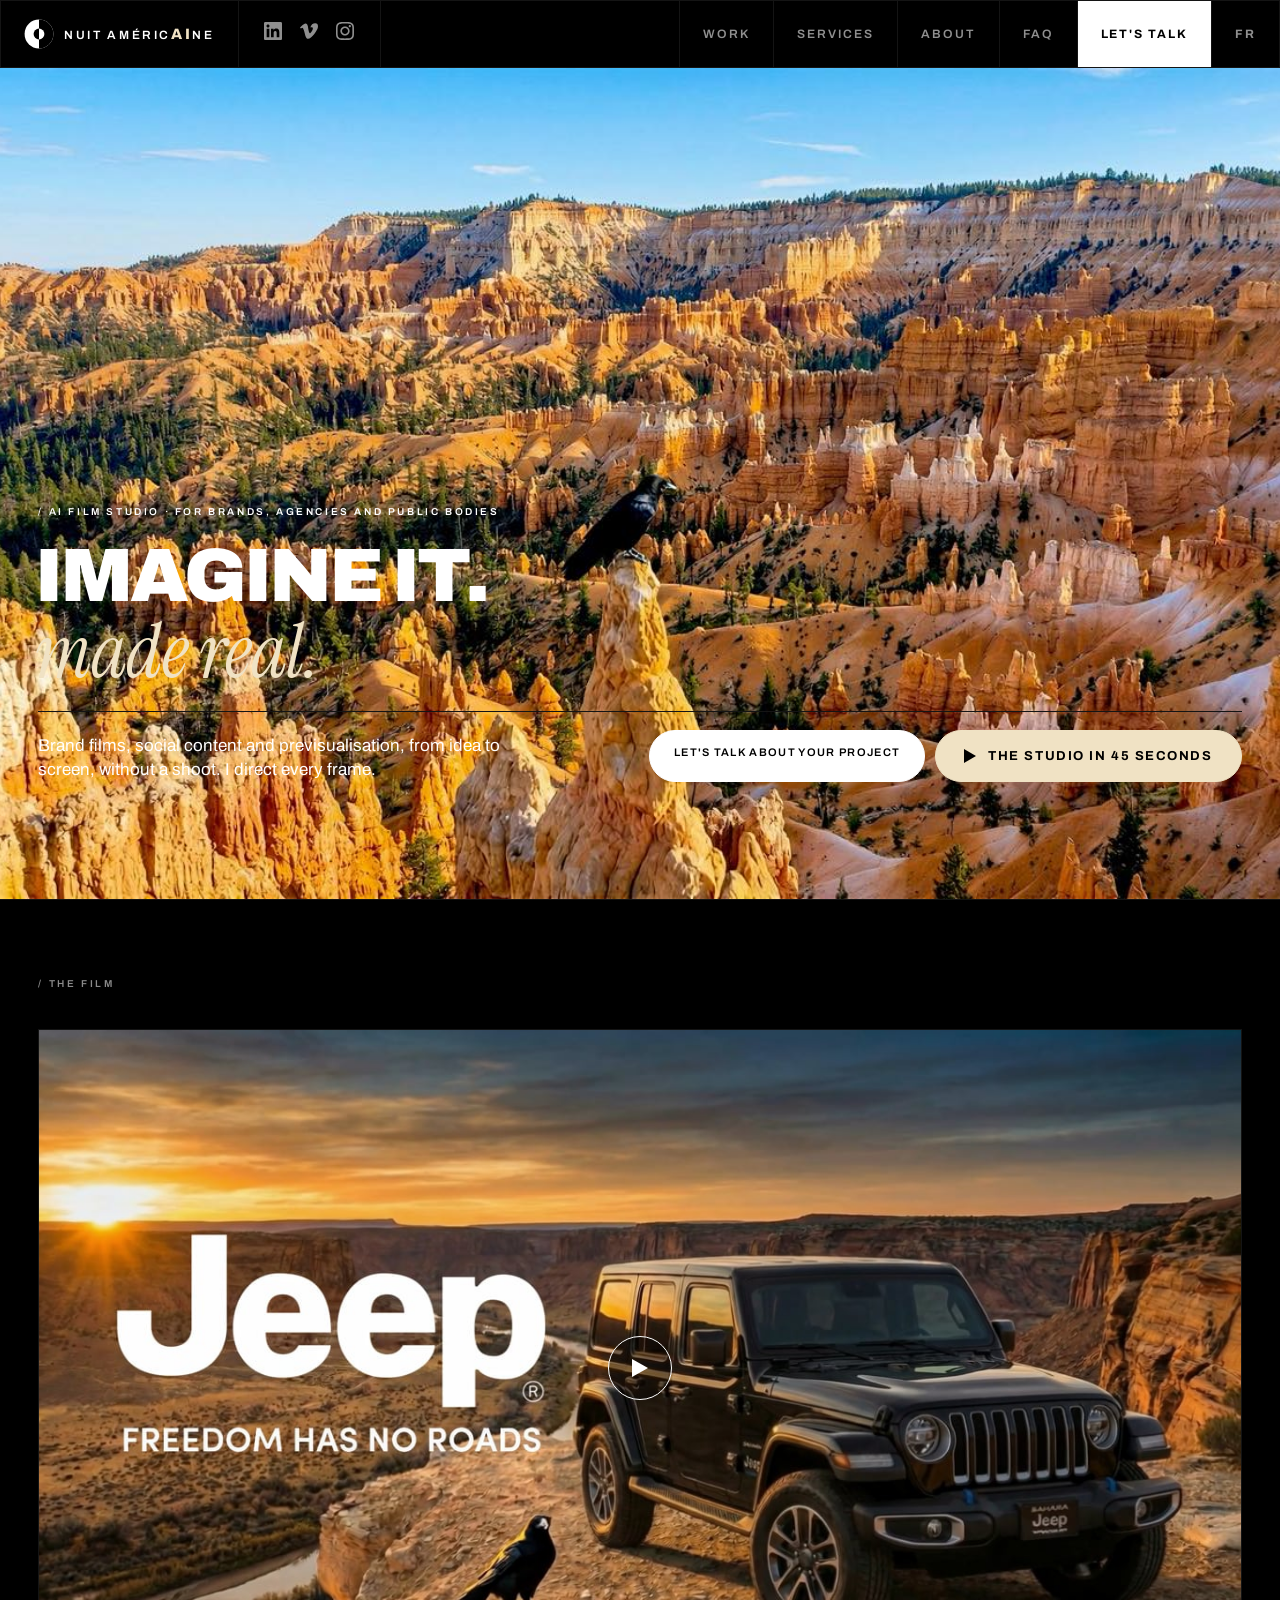
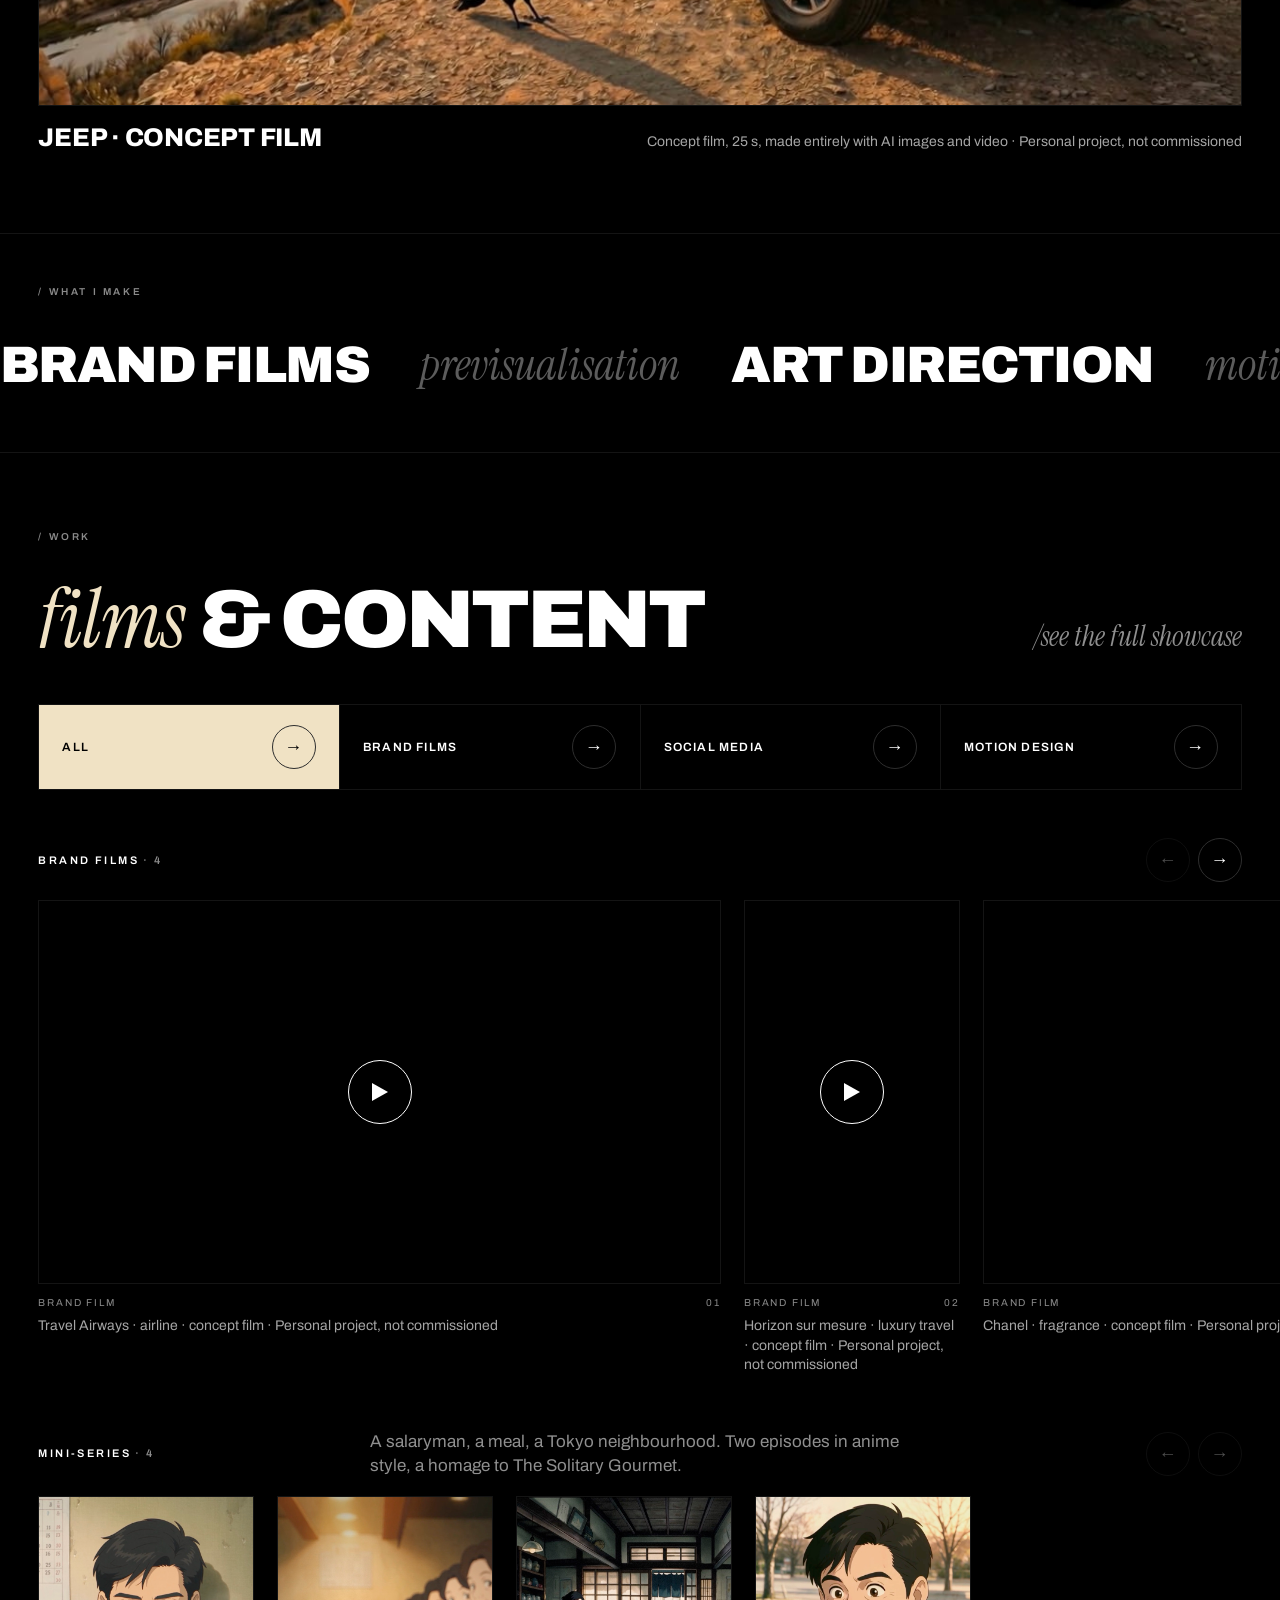
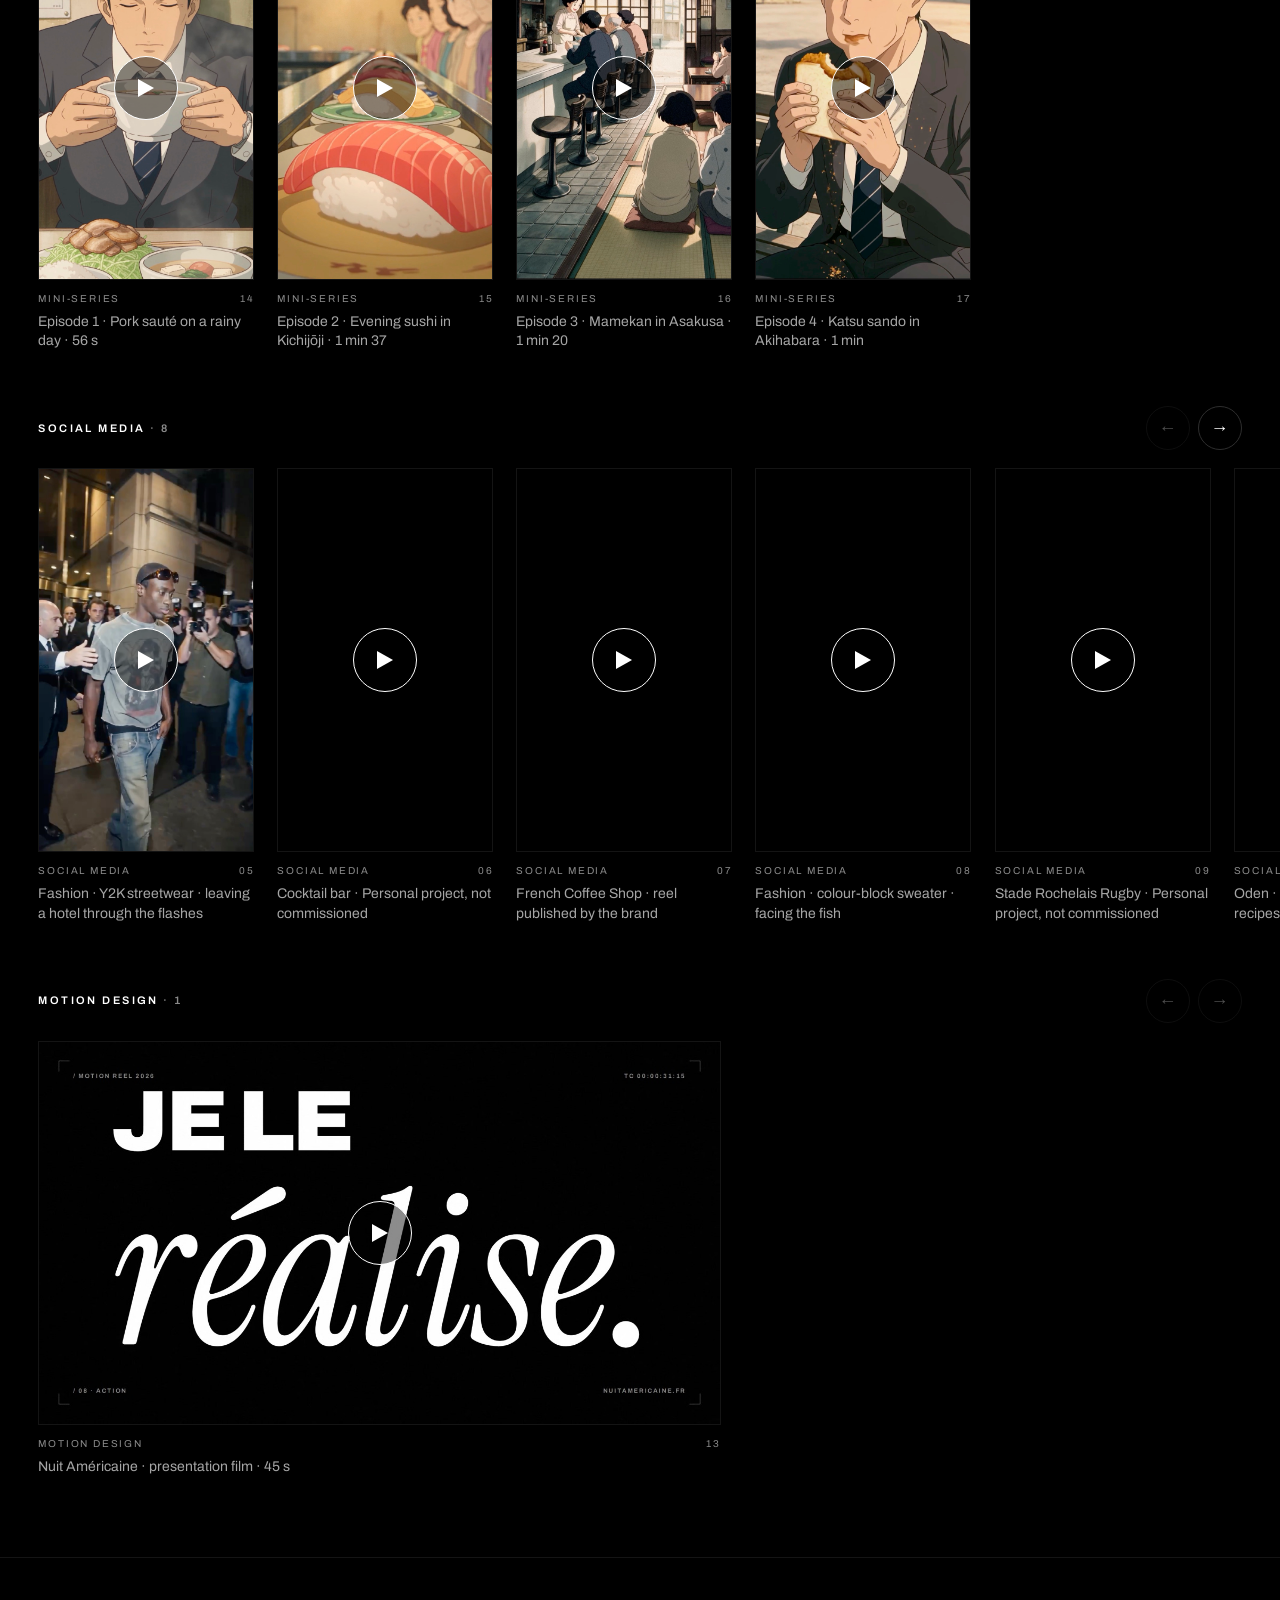
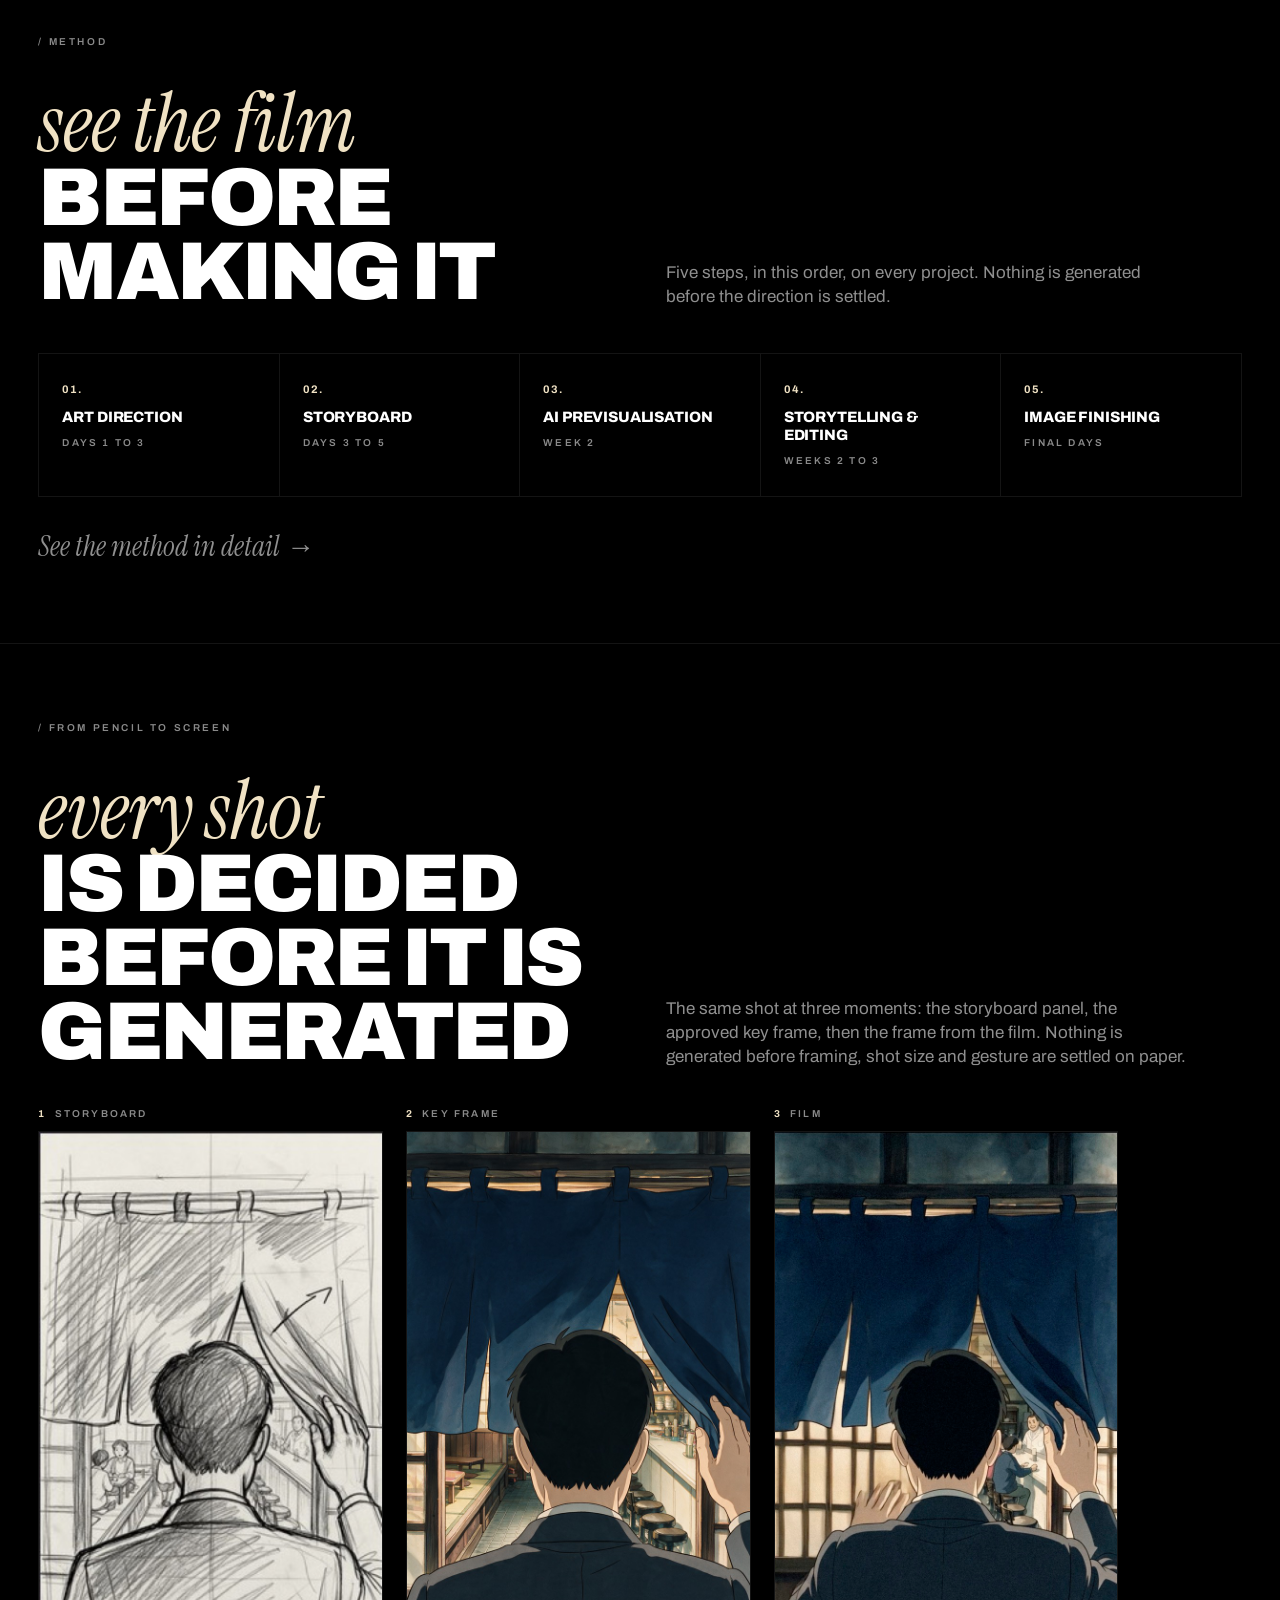
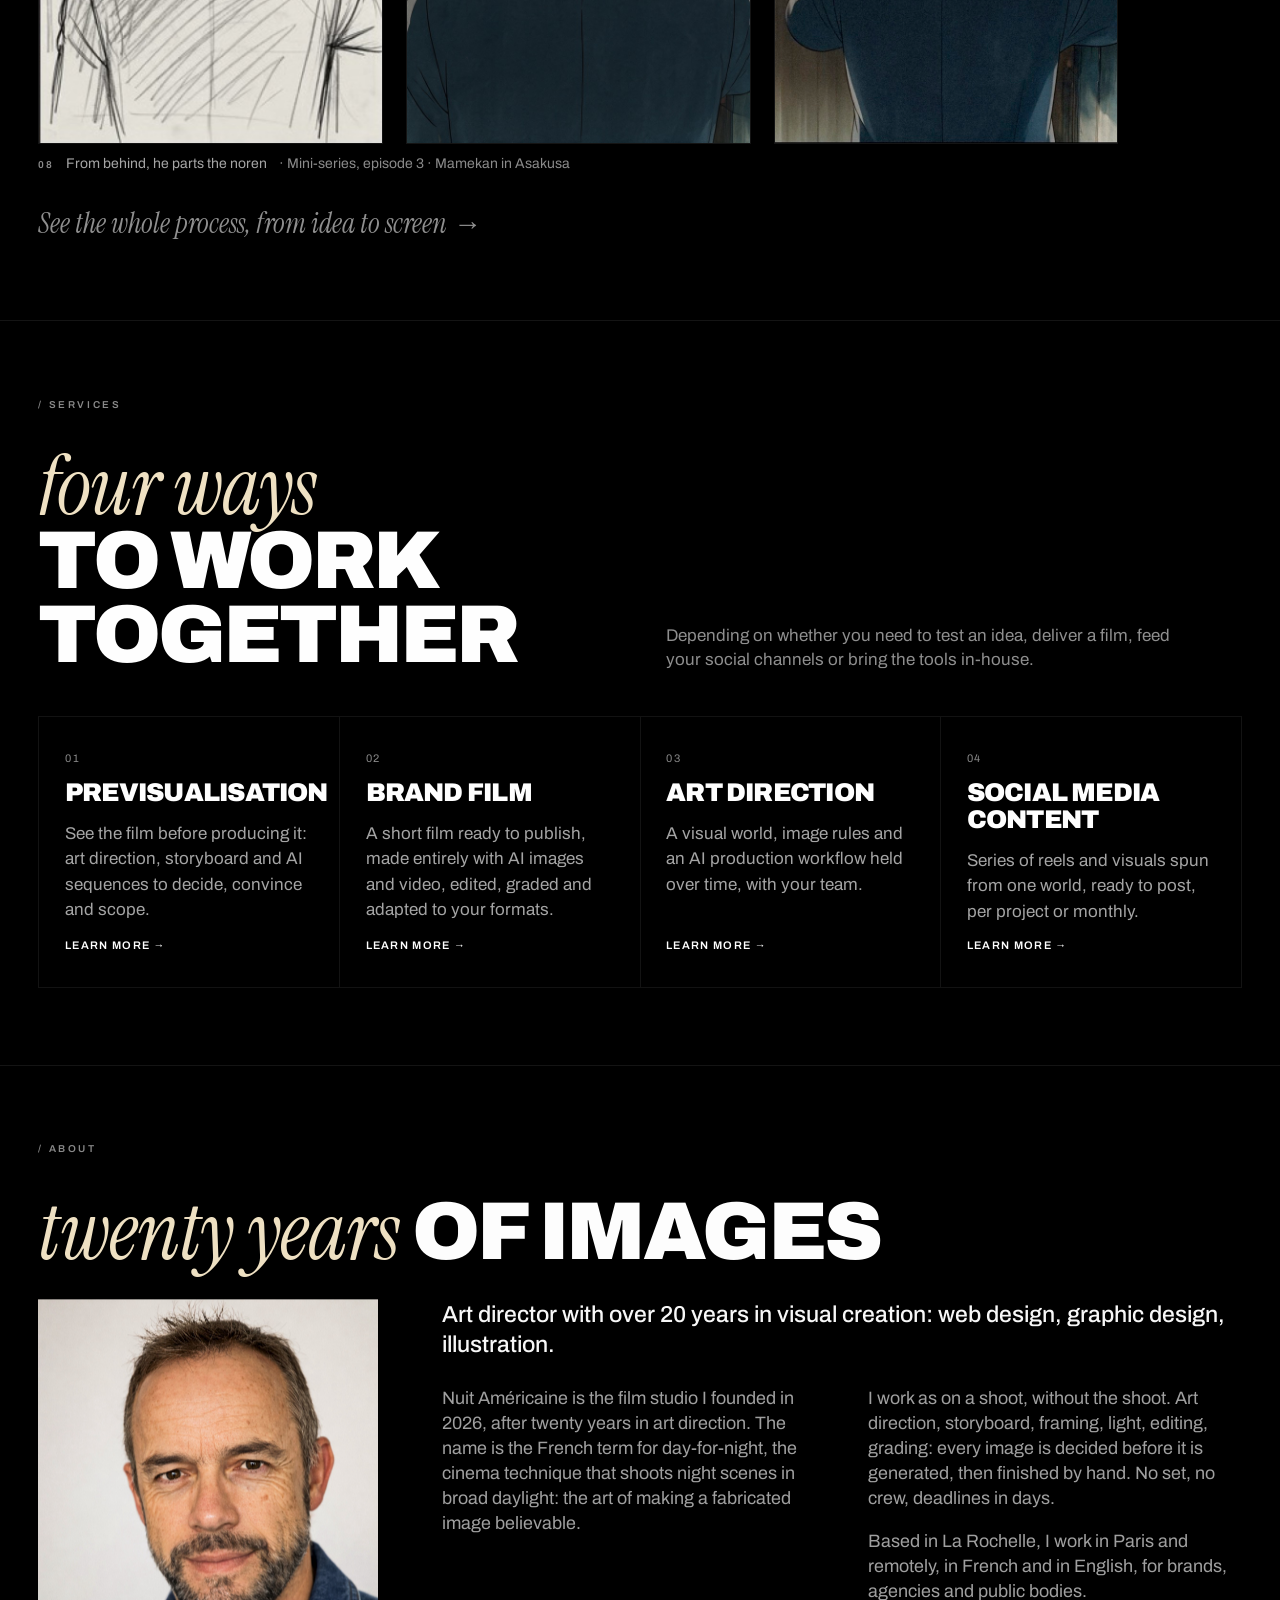
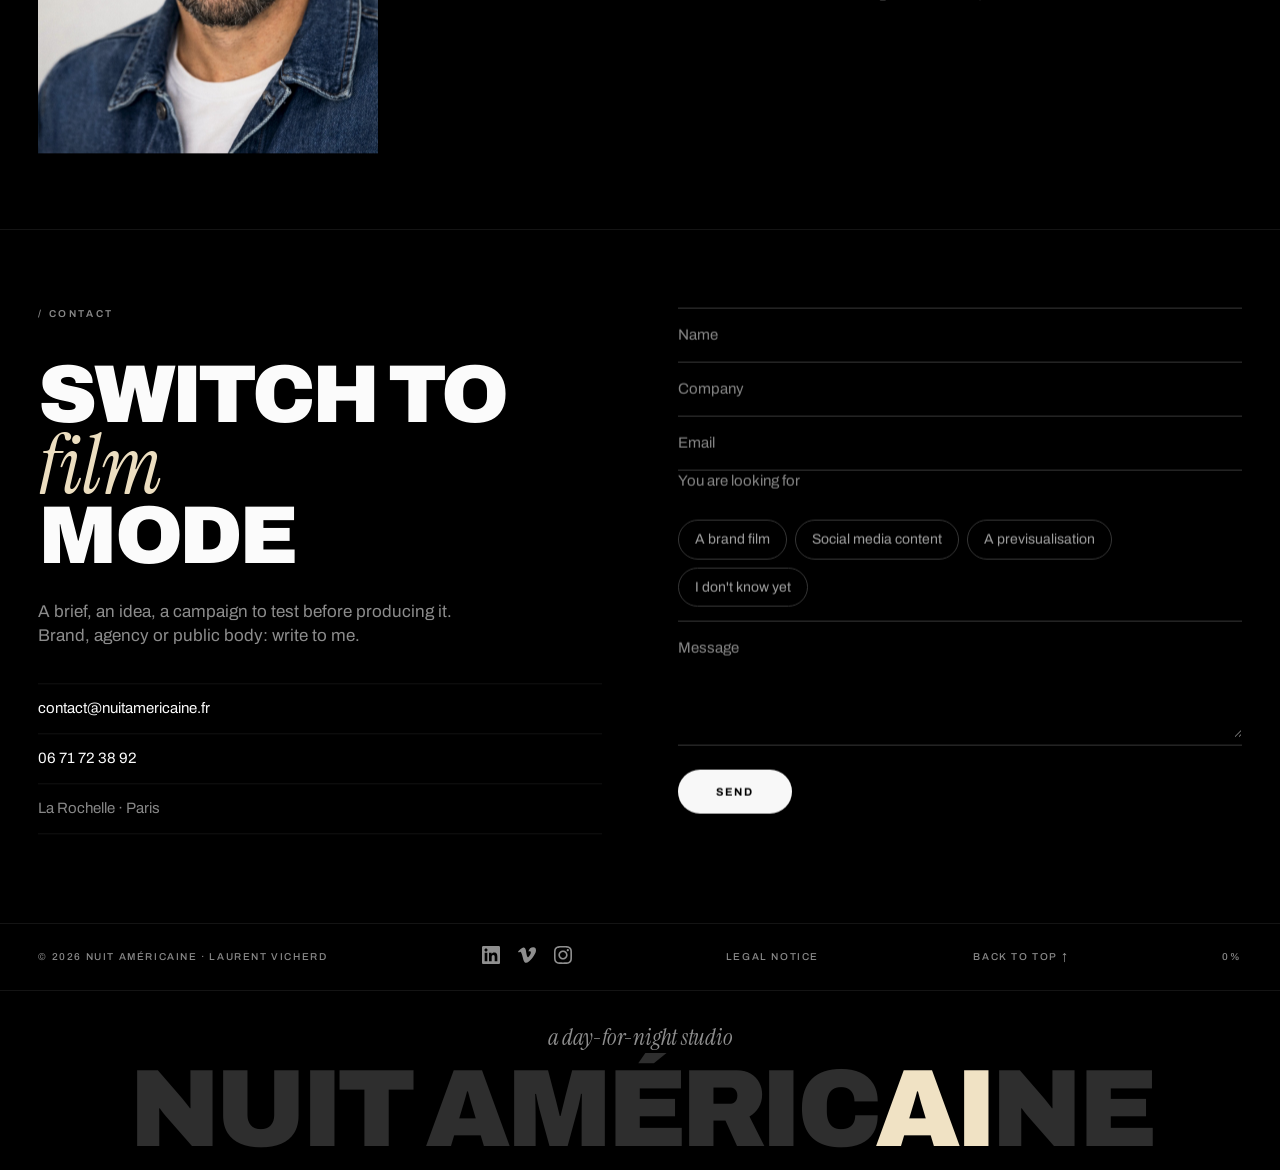
==== commit f53dc065: "Mise en ligne du 2026-11-06 15:27" ====
--- a/en/index.html
+++ b/en/index.html
@@ -1,4 +1,4 @@
 <!DOCTYPE html><html lang="en" class="no-js"><head><meta charset="utf-8"><meta name="viewport" content="width=device-width, initial-scale=1"><meta name="theme-color" content="#000000"><meta name="author" content="Laurent Vicherd"><script>
       document.documentElement.classList.replace("no-js", "js");
-    </script><link rel="icon" href="/favicon.svg" type="image/svg+xml"><link rel="apple-touch-icon" href="/apple-touch-icon.png"><link rel="sitemap" href="/sitemap-index.xml"><link rel="preload" href="/fonts/archivo-latin-wght-normal.woff2" as="font" type="font/woff2" crossorigin><link rel="preload" href="/fonts/instrument-serif-latin-400-italic.woff2" as="font" type="font/woff2" crossorigin><title>Nuit Américaine · AI video studio, by Laurent Vicherd</title><meta name="description" content="Nuit Américaine, an AI video studio in La Rochelle and Paris, led by art director Laurent Vicherd. Brand films, social media content and previsualisation, produced entirely with AI."><link rel="canonical" href="https://nuitamericaine.fr/en/"><meta property="og:type" content="website"><meta property="og:site_name" content="Nuit Américaine · agence de création vidéo IA"><meta property="og:locale" content="en_GB"><link rel="alternate" hreflang="fr" href="https://nuitamericaine.fr/"><link rel="alternate" hreflang="en" href="https://nuitamericaine.fr/en/"><link rel="alternate" hreflang="x-default" href="https://nuitamericaine.fr/"><meta property="og:title" content="Nuit Américaine · AI video studio, by Laurent Vicherd"><meta property="og:description" content="Nuit Américaine, an AI video studio in La Rochelle and Paris, led by art director Laurent Vicherd. Brand films, social media content and previsualisation, produced entirely with AI."><meta property="og:url" content="https://nuitamericaine.fr/en/"><meta property="og:image" content="https://nuitamericaine.fr/images/og-image.jpg"><meta property="og:image:width" content="1200"><meta property="og:image:height" content="630"><meta property="og:image:alt" content="Nuit Américaine, agence de création vidéo IA · Laurent Vicherd, directeur artistique"><meta name="twitter:card" content="summary_large_image"><meta name="twitter:title" content="Nuit Américaine · AI video studio, by Laurent Vicherd"><meta name="twitter:description" content="Nuit Américaine, an AI video studio in La Rochelle and Paris, led by art director Laurent Vicherd. Brand films, social media content and previsualisation, produced entirely with AI."><meta name="twitter:image" content="https://nuitamericaine.fr/images/og-image.jpg"><meta name="twitter:image:alt" content="Nuit Américaine, agence de création vidéo IA · Laurent Vicherd, directeur artistique"><script type="application/ld+json">{"@context":"https://schema.org","@type":["Organization","LocalBusiness"],"@id":"https://nuitamericaine.fr/#organization","name":"Nuit Américaine","alternateName":"Nuit Americaine","url":"https://nuitamericaine.fr","logo":"https://nuitamericaine.fr/icon-512.png","image":"https://nuitamericaine.fr/images/og-image.jpg","description":"Nuit Américaine, an AI video studio in La Rochelle and Paris, led by art director Laurent Vicherd. Brand films, social media content and previsualisation, produced entirely with AI.","email":"contact@nuitamericaine.fr","telephone":"+33671723892","founder":{"@type":"Person","name":"Laurent Vicherd"},"address":{"@type":"PostalAddress","addressLocality":"La Rochelle","addressRegion":"Nouvelle-Aquitaine","addressCountry":"FR"},"areaServed":["La Rochelle","Paris","France","Europe"],"knowsLanguage":["fr","en"],"makesOffer":[{"@type":"Offer","itemOffered":{"@type":"Service","name":"Previsualisation"}},{"@type":"Offer","itemOffered":{"@type":"Service","name":"Brand film"}},{"@type":"Offer","itemOffered":{"@type":"Service","name":"Art direction"}},{"@type":"Offer","itemOffered":{"@type":"Service","name":"Social media content"}}],"sameAs":["https://www.linkedin.com/in/lvicherd/","https://vimeo.com/showcase/12160881","https://www.instagram.com/dreamer.anime/"]}</script><script type="application/ld+json">{"@context":"https://schema.org","@type":"Person","name":"Laurent Vicherd","jobTitle":"Directeur artistique, créateur vidéo IA et réalisateur","description":"Nuit Américaine, an AI video studio in La Rochelle and Paris, led by art director Laurent Vicherd. Brand films, social media content and previsualisation, produced entirely with AI.","url":"https://nuitamericaine.fr","image":"https://nuitamericaine.fr/images/og-image.jpg","email":"mailto:contact@nuitamericaine.fr","telephone":"+33671723892","address":{"@type":"PostalAddress","addressLocality":"La Rochelle","addressRegion":"Nouvelle-Aquitaine","addressCountry":"FR"},"knowsLanguage":[{"@type":"Language","name":"Français","alternateName":"fr"},{"@type":"Language","name":"Anglais","alternateName":"en"}],"knowsAbout":["Direction artistique","Prévisualisation cinématographique","Vidéo générée par IA","Contenus réseaux sociaux","Motion design","Narration visuelle","Colorimétrie"],"worksFor":{"@id":"https://nuitamericaine.fr/#organization"},"sameAs":["https://www.linkedin.com/in/lvicherd/","https://vimeo.com/showcase/12160881","https://www.instagram.com/dreamer.anime/"]}</script><link rel="stylesheet" href="/_astro/Footer.DX5v9vsR.css"><link rel="stylesheet" href="/_astro/VideoSchema.EjF311_7.css"><style>._FJtSol{padding:var(--space-section-y) var(--space-section-x);border-bottom:var(--rule)}._LM-i7o{margin-bottom:var(--space-label);color:var(--c-text-meta);font-size:var(--fs-label-sm);letter-spacing:var(--ls-label-wide);text-transform:uppercase;font-weight:600}._RmPe41{gap:var(--space-gap);grid-template-columns:repeat(auto-fit,minmax(300px,1fr));align-items:end;margin-bottom:clamp(24px,3vw,40px);display:grid}._8kO7ox{max-width:1100px;font-size:var(--fs-h2-alt);letter-spacing:var(--ls-h2);font-weight:900;line-height:var(--lh-display);text-transform:uppercase}._2wJF0M{color:var(--c-accent);font-family:var(--font-serif);letter-spacing:var(--ls-serif);text-transform:lowercase;font-style:italic;font-weight:400}._IzQV4X{max-width:520px;color:var(--c-text-tertiary);font-size:var(--fs-body)}._d57tDG,._WR9BhF{gap:var(--space-gap-sm);grid-template-columns:repeat(3,1fr);max-width:1080px;display:grid}._d57tDG{margin-bottom:10px}._0mjghO{color:var(--c-text-meta);font-size:var(--fs-label-sm);letter-spacing:var(--ls-label);text-transform:uppercase;align-items:baseline;gap:8px;font-weight:600;display:flex}._vVRgnr{color:var(--c-accent);font-weight:700}._5RcgRW{margin:0 0 clamp(24px,3vw,40px)}._5RcgRW:last-of-type{margin-bottom:0}._F-tGew{aspect-ratio:9/16;border:var(--rule);object-fit:cover;background:var(--c-bg);width:100%;height:auto;display:block}._OWI5hS{max-width:1080px;color:var(--c-text-secondary);font-size:var(--fs-xs);flex-wrap:wrap;align-items:baseline;gap:12px;margin-top:10px;display:flex}._y6N9Il{color:var(--c-text-meta);font-size:var(--fs-label-sm);letter-spacing:var(--ls-label-mid);font-weight:600}._9H5wL-{color:var(--c-text-meta)}._SRtATu{color:var(--c-text-tertiary);font-family:var(--font-serif);font-size:var(--fs-showcase-link);transition:color var(--duration-hover) ease;margin-top:clamp(20px,2.4vw,32px);font-style:italic;display:inline-block}._SRtATu:hover,._SRtATu:focus-visible{color:var(--c-accent)}
+    </script><link rel="icon" href="/favicon.svg" type="image/svg+xml"><link rel="apple-touch-icon" href="/apple-touch-icon.png"><link rel="sitemap" href="/sitemap-index.xml"><link rel="preload" href="/fonts/archivo-latin-wght-normal.woff2" as="font" type="font/woff2" crossorigin><link rel="preload" href="/fonts/instrument-serif-latin-400-italic.woff2" as="font" type="font/woff2" crossorigin><title>Nuit Américaine · AI video studio, by Laurent Vicherd</title><meta name="description" content="Nuit Américaine, an AI video studio in La Rochelle and Paris, led by art director Laurent Vicherd. Brand films, social media content and previsualisation, produced entirely with AI."><link rel="canonical" href="https://nuitamericaine.fr/en/"><meta property="og:type" content="website"><meta property="og:site_name" content="Nuit Américaine · agence de création vidéo IA"><meta property="og:locale" content="en_GB"><link rel="alternate" hreflang="fr" href="https://nuitamericaine.fr/"><link rel="alternate" hreflang="en" href="https://nuitamericaine.fr/en/"><link rel="alternate" hreflang="x-default" href="https://nuitamericaine.fr/"><meta property="og:title" content="Nuit Américaine · AI video studio, by Laurent Vicherd"><meta property="og:description" content="Nuit Américaine, an AI video studio in La Rochelle and Paris, led by art director Laurent Vicherd. Brand films, social media content and previsualisation, produced entirely with AI."><meta property="og:url" content="https://nuitamericaine.fr/en/"><meta property="og:image" content="https://nuitamericaine.fr/images/og-image.jpg"><meta property="og:image:width" content="1200"><meta property="og:image:height" content="630"><meta property="og:image:alt" content="Nuit Américaine, agence de création vidéo IA · Laurent Vicherd, directeur artistique"><meta name="twitter:card" content="summary_large_image"><meta name="twitter:title" content="Nuit Américaine · AI video studio, by Laurent Vicherd"><meta name="twitter:description" content="Nuit Américaine, an AI video studio in La Rochelle and Paris, led by art director Laurent Vicherd. Brand films, social media content and previsualisation, produced entirely with AI."><meta name="twitter:image" content="https://nuitamericaine.fr/images/og-image.jpg"><meta name="twitter:image:alt" content="Nuit Américaine, agence de création vidéo IA · Laurent Vicherd, directeur artistique"><script type="application/ld+json">{"@context":"https://schema.org","@type":["Organization","LocalBusiness"],"@id":"https://nuitamericaine.fr/#organization","name":"Nuit Américaine","alternateName":"Nuit Americaine","url":"https://nuitamericaine.fr","logo":"https://nuitamericaine.fr/icon-512.png","image":"https://nuitamericaine.fr/images/og-image.jpg","description":"Nuit Américaine, an AI video studio in La Rochelle and Paris, led by art director Laurent Vicherd. Brand films, social media content and previsualisation, produced entirely with AI.","email":"contact@nuitamericaine.fr","telephone":"+33671723892","founder":{"@type":"Person","name":"Laurent Vicherd"},"address":{"@type":"PostalAddress","addressLocality":"La Rochelle","addressRegion":"Nouvelle-Aquitaine","addressCountry":"FR"},"areaServed":["La Rochelle","Paris","France","Europe"],"knowsLanguage":["fr","en"],"makesOffer":[{"@type":"Offer","itemOffered":{"@type":"Service","name":"Previsualisation"}},{"@type":"Offer","itemOffered":{"@type":"Service","name":"Brand film"}},{"@type":"Offer","itemOffered":{"@type":"Service","name":"Art direction"}},{"@type":"Offer","itemOffered":{"@type":"Service","name":"Social media content"}}],"sameAs":["https://www.linkedin.com/in/lvicherd/","https://vimeo.com/showcase/12160881","https://www.instagram.com/dreamer.anime/"]}</script><script type="application/ld+json">{"@context":"https://schema.org","@type":"Person","name":"Laurent Vicherd","jobTitle":"Directeur artistique, créateur vidéo IA et réalisateur","description":"Nuit Américaine, an AI video studio in La Rochelle and Paris, led by art director Laurent Vicherd. Brand films, social media content and previsualisation, produced entirely with AI.","url":"https://nuitamericaine.fr","image":"https://nuitamericaine.fr/images/og-image.jpg","email":"mailto:contact@nuitamericaine.fr","telephone":"+33671723892","address":{"@type":"PostalAddress","addressLocality":"La Rochelle","addressRegion":"Nouvelle-Aquitaine","addressCountry":"FR"},"knowsLanguage":[{"@type":"Language","name":"Français","alternateName":"fr"},{"@type":"Language","name":"Anglais","alternateName":"en"}],"knowsAbout":["Direction artistique","Prévisualisation cinématographique","Vidéo générée par IA","Contenus réseaux sociaux","Motion design","Narration visuelle","Colorimétrie"],"worksFor":{"@id":"https://nuitamericaine.fr/#organization"},"sameAs":["https://www.linkedin.com/in/lvicherd/","https://vimeo.com/showcase/12160881","https://www.instagram.com/dreamer.anime/"]}</script><link rel="stylesheet" href="/_astro/Footer.DX5v9vsR.css"><link rel="stylesheet" href="/_astro/Contact.EjF311_7.css"><style>._FJtSol{padding:var(--space-section-y) var(--space-section-x);border-bottom:var(--rule)}._LM-i7o{margin-bottom:var(--space-label);color:var(--c-text-meta);font-size:var(--fs-label-sm);letter-spacing:var(--ls-label-wide);text-transform:uppercase;font-weight:600}._RmPe41{gap:var(--space-gap);grid-template-columns:repeat(auto-fit,minmax(300px,1fr));align-items:end;margin-bottom:clamp(24px,3vw,40px);display:grid}._8kO7ox{max-width:1100px;font-size:var(--fs-h2-alt);letter-spacing:var(--ls-h2);font-weight:900;line-height:var(--lh-display);text-transform:uppercase}._2wJF0M{color:var(--c-accent);font-family:var(--font-serif);letter-spacing:var(--ls-serif);text-transform:lowercase;font-style:italic;font-weight:400}._IzQV4X{max-width:520px;color:var(--c-text-tertiary);font-size:var(--fs-body)}._d57tDG,._WR9BhF{gap:var(--space-gap-sm);grid-template-columns:repeat(3,1fr);max-width:1080px;display:grid}._d57tDG{margin-bottom:10px}._0mjghO{color:var(--c-text-meta);font-size:var(--fs-label-sm);letter-spacing:var(--ls-label);text-transform:uppercase;align-items:baseline;gap:8px;font-weight:600;display:flex}._vVRgnr{color:var(--c-accent);font-weight:700}._5RcgRW{margin:0 0 clamp(24px,3vw,40px)}._5RcgRW:last-of-type{margin-bottom:0}._F-tGew{aspect-ratio:9/16;border:var(--rule);object-fit:cover;background:var(--c-bg);width:100%;height:auto;display:block}._OWI5hS{max-width:1080px;color:var(--c-text-secondary);font-size:var(--fs-xs);flex-wrap:wrap;align-items:baseline;gap:12px;margin-top:10px;display:flex}._y6N9Il{color:var(--c-text-meta);font-size:var(--fs-label-sm);letter-spacing:var(--ls-label-mid);font-weight:600}._9H5wL-{color:var(--c-text-meta)}._SRtATu{color:var(--c-text-tertiary);font-family:var(--font-serif);font-size:var(--fs-showcase-link);transition:color var(--duration-hover) ease;margin-top:clamp(20px,2.4vw,32px);font-style:italic;display:inline-block}._SRtATu:hover,._SRtATu:focus-visible{color:var(--c-accent)}
 </style></head><body><a class="skip-link" href="#top">Aller au contenu</a><header class="_wbp8n1"><nav class="_0O6ddc" aria-label="Main navigation"><a class="_5jztdh _KssVgu" href="#top"><svg class="_oegGxY" viewBox="0 0 100 100" aria-hidden="true" focusable="false"><defs><clipPath id="na-h"><rect x="50" y="0" width="50" height="100"></rect></clipPath></defs><circle cx="50" cy="50" r="48" fill="#fff"></circle><circle cx="50" cy="50" r="48" fill="#000" clip-path="url(#na-h)"></circle><circle cx="50" cy="50" r="18" fill="#000"></circle><circle cx="50" cy="50" r="18" fill="#fff" clip-path="url(#na-h)"></circle></svg><span class="_LylGI-">Nuit Améric<span class="_NhfbE0">ai</span>ne</span><span class="visually-hidden">, back to top</span></a><span class="_5jztdh _innQ03"><ul class="_6sXvDL" aria-label="Réseaux et profils"><li><a class="_XAW3bi" href="https://www.linkedin.com/in/lvicherd/" target="_blank" rel="noopener"><svg class="_UkfkSz" viewBox="0 0 24 24" aria-hidden="true" focusable="false"><path fill="currentColor" d="M20.447 20.452h-3.554v-5.569c0-1.328-.027-3.037-1.852-3.037-1.853 0-2.136 1.445-2.136 2.939v5.667H9.351V9h3.414v1.561h.046c.477-.9 1.637-1.85 3.37-1.85 3.601 0 4.267 2.37 4.267 5.455v6.286zM5.337 7.433c-1.144 0-2.063-.926-2.063-2.065 0-1.138.92-2.063 2.063-2.063 1.14 0 2.064.925 2.064 2.063 0 1.139-.925 2.065-2.064 2.065zm1.782 13.019H3.555V9h3.564v11.452zM22.225 0H1.771C.792 0 0 .774 0 1.729v20.542C0 23.227.792 24 1.771 24h20.451C23.2 24 24 23.227 24 22.271V1.729C24 .774 23.2 0 22.222 0h.003z"></path></svg><span class="visually-hidden">LinkedIn</span><span class="visually-hidden">(nouvelle fenêtre)</span></a></li><li><a class="_XAW3bi" href="https://vimeo.com/showcase/12160881" target="_blank" rel="noopener"><svg class="_UkfkSz" viewBox="0 0 24 24" aria-hidden="true" focusable="false"><path fill="currentColor" d="M23.9765 6.4168c-.105 2.338-1.739 5.5429-4.894 9.6088-3.2679 4.247-6.0258 6.3699-8.2898 6.3699-1.409 0-2.578-1.294-3.553-3.881l-1.9179-7.1138c-.719-2.584-1.488-3.878-2.312-3.878-.179 0-.806.378-1.881 1.132l-1.129-1.457a315.06 315.06 0 0 0 3.501-3.1279c1.579-1.368 2.765-2.085 3.554-2.159 1.867-.18 3.016 1.1 3.447 3.838.465 2.953.789 4.789.971 5.507.539 2.45 1.131 3.674 1.776 3.674.502 0 1.256-.796 2.265-2.385 1.004-1.589 1.54-2.797 1.612-3.628.144-1.371-.395-2.061-1.614-2.061-.574 0-1.167.121-1.777.391 1.186-3.868 3.434-5.757 6.762-5.637 2.473.06 3.628 1.664 3.493 4.797l-.013.01z"></path></svg><span class="visually-hidden">Vimeo</span><span class="visually-hidden">(nouvelle fenêtre)</span></a></li><li><a class="_XAW3bi" href="https://www.instagram.com/dreamer.anime/" target="_blank" rel="noopener"><svg class="_UkfkSz" viewBox="0 0 24 24" aria-hidden="true" focusable="false"><path fill="currentColor" d="M12 0C8.74 0 8.333.015 7.053.072 5.775.132 4.905.333 4.14.63c-.789.306-1.459.717-2.126 1.384S.935 3.35.63 4.14C.333 4.905.131 5.775.072 7.053.012 8.333 0 8.74 0 12s.015 3.667.072 4.947c.06 1.277.261 2.148.558 2.913.306.788.717 1.459 1.384 2.126.667.666 1.336 1.079 2.126 1.384.766.296 1.636.499 2.913.558C8.333 23.988 8.74 24 12 24s3.667-.015 4.947-.072c1.277-.06 2.148-.262 2.913-.558.788-.306 1.459-.718 2.126-1.384.666-.667 1.079-1.335 1.384-2.126.296-.765.499-1.636.558-2.913.06-1.28.072-1.687.072-4.947s-.015-3.667-.072-4.947c-.06-1.277-.262-2.149-.558-2.913-.306-.789-.718-1.459-1.384-2.126C21.319 1.347 20.651.935 19.86.63c-.765-.297-1.636-.499-2.913-.558C15.667.012 15.26 0 12 0zm0 2.16c3.203 0 3.585.016 4.85.071 1.17.055 1.805.249 2.227.415.562.217.96.477 1.382.896.419.42.679.819.896 1.381.164.422.36 1.057.413 2.227.057 1.266.07 1.646.07 4.85s-.015 3.585-.074 4.85c-.061 1.17-.256 1.805-.421 2.227-.224.562-.479.96-.899 1.382-.419.419-.824.679-1.38.896-.42.164-1.065.36-2.235.413-1.274.057-1.649.07-4.859.07-3.211 0-3.586-.015-4.859-.074-1.171-.061-1.816-.256-2.236-.421-.569-.224-.96-.479-1.379-.899-.421-.419-.69-.824-.9-1.38-.165-.42-.359-1.065-.42-2.235-.045-1.26-.061-1.649-.061-4.844 0-3.196.016-3.586.061-4.861.061-1.17.255-1.814.42-2.234.21-.57.479-.96.9-1.381.419-.419.81-.689 1.379-.898.42-.166 1.051-.361 2.221-.421 1.275-.045 1.65-.06 4.859-.06l.045.03zm0 3.678c-3.405 0-6.162 2.76-6.162 6.162 0 3.405 2.76 6.162 6.162 6.162 3.405 0 6.162-2.76 6.162-6.162 0-3.405-2.76-6.162-6.162-6.162zM12 16c-2.21 0-4-1.79-4-4s1.79-4 4-4 4 1.79 4 4-1.79 4-4 4zm7.846-10.405c0 .795-.646 1.44-1.44 1.44-.795 0-1.44-.646-1.44-1.44 0-.794.646-1.439 1.44-1.439.793-.001 1.44.645 1.44 1.439z"></path></svg><span class="visually-hidden">Instagram</span><span class="visually-hidden">(nouvelle fenêtre)</span></a></li></ul></span><span class="_5jztdh _wGS1Yd" aria-hidden="true"></span><span class="_5jztdh _672JQn"><a class="_-FFBN1" href="#projets">Work</a></span><span class="_5jztdh _672JQn"><a class="_-FFBN1" href="/en/services">Services</a></span><span class="_5jztdh _672JQn"><a class="_-FFBN1" href="#apropos">About</a></span><span class="_5jztdh _672JQn"><a class="_-FFBN1" href="/en/services#faq">FAQ</a></span><span class="_5jztdh _gAZI0k"><a class="_b3pAGg" href="#contact">Let&#39;s talk</a></span><span class="_5jztdh _28Ge5Y"><a class="_ID6BMH" href="/" lang="fr" hreflang="fr">FR</a></span></nav></header><main><section class="_EOciAQ" id="top"><div class="_E2s0Wj" aria-hidden="true"><video class="_4njW0q" data-hero-video poster="/images/hero-poster.jpg" muted loop playsinline preload="metadata" tabindex="-1"><source src="/videos/hero.mp4" type="video/mp4"></video></div><p class="_DRItm-" data-reveal>/ AI film studio · for brands, agencies and public bodies</p><h1 class="_-aDW0U" data-reveal>Imagine it.<br><span class="_s-t-P8">made real.</span></h1><div class="_HkXryt" data-reveal><p class="_ezBkP9">Brand films, social content and previsualisation, from idea to screen, without a shoot. I direct every frame.</p><div class="_1n6pRi"><a class="_N9rGZK _R1KWrd" href="#contact">Let&#39;s talk about your project</a><a class="_N9rGZK _MfQy-w" href="#film-studio" data-play-studio><svg class="_RhfrwD" width="12" height="14" viewBox="0 0 12 14" fill="currentColor" aria-hidden="true"><path d="M0 0L12 7L0 14Z"></path></svg>The studio in 45 seconds</a></div></div></section><section class="_SEMcE3" aria-labelledby="film-titre"><p class="_TMqPRM" data-reveal>/ The film</p><div class="_PsSI9Y" data-reveal><button class="_bNBcaM" type="button" data-video-facade data-video-id="1176150664" data-video-title="Jeep · concept film" aria-label="Play film Jeep · concept film on Vimeo"><img class="_WXocgA" src="/images/posters/video-04.jpg" alt="Opening frame of the Jeep concept film: a 4x4 on the edge of a canyon at sunset." width="1280" height="720" decoding="async"><span class="_K4FplE" aria-hidden="true"><svg width="16" height="18" viewBox="0 0 16 18" fill="currentColor"><path d="M0 0L16 9L0 18Z"></path></svg></span></button><noscript><a class="_5IlY3P" href="https://vimeo.com/1176150664" target="_blank" rel="noopener"><img class="_WXocgA" src="/images/posters/video-04.jpg" alt="Opening frame of the Jeep concept film: a 4x4 on the edge of a canyon at sunset." width="1280" height="720"><span class="_lrZxmO">Vimeo ↗</span></a></noscript></div><div class="_QE5AT4" data-reveal><h2 class="_oQU0Nr" id="film-titre">Jeep · concept film</h2><p class="_DXHihj">Concept film, 25 s, made entirely with AI images and video · Personal project, not commissioned</p></div></section><section class="_0sg8S0" aria-label="What I make"><p class="_gAsKgn">/ What I make</p><div class="_cw5gLJ"><div class="_ScFVD5"><span class="_ceEhWp">Brand films</span><span class="_aMwuZ1">previsualisation</span><span class="_ceEhWp">Art direction</span><span class="_aMwuZ1">motion design</span><span class="_ceEhWp">Visual storytelling</span><span class="_aMwuZ1">colour grading</span><span class="_ceEhWp">Social media content</span><span class="_aMwuZ1">reels &amp; series</span></div><div class="_ScFVD5" aria-hidden="true"><span class="_ceEhWp">Brand films</span><span class="_aMwuZ1">previsualisation</span><span class="_ceEhWp">Art direction</span><span class="_aMwuZ1">motion design</span><span class="_ceEhWp">Visual storytelling</span><span class="_aMwuZ1">colour grading</span><span class="_ceEhWp">Social media content</span><span class="_aMwuZ1">reels &amp; series</span></div></div></section><section class="_XnP-DE" id="projets" data-projects><p class="_xaM4bd" data-reveal>/ Work</p><div class="_LKcLnQ" data-reveal><h2 class="_h4AxAI"><span class="_HndAAG">films</span> &amp; content</h2><a class="_Z-y7u-" href="https://vimeo.com/showcase/12160881" target="_blank" rel="noopener">/see the full showcase <span class="visually-hidden">(new window)</span></a></div><ul class="ruled-grid _-sAWyq" aria-label="Filter the work by category" data-reveal><li class="ruled-cell _ffMfDf"><button class="_nqh50D" type="button" data-filter="tous" data-filter-label="All" aria-pressed="true"><span>All</span><span class="_gTnR7n" aria-hidden="true">→</span></button></li><li class="ruled-cell _ffMfDf"><button class="_nqh50D" type="button" data-filter="films-de-marque" data-filter-label="Brand films" aria-pressed="false"><span>Brand films</span><span class="_gTnR7n" aria-hidden="true">→</span></button></li><li class="ruled-cell _ffMfDf"><button class="_nqh50D" type="button" data-filter="reseaux-sociaux" data-filter-label="Social media" aria-pressed="false"><span>Social media</span><span class="_gTnR7n" aria-hidden="true">→</span></button></li><li class="ruled-cell _ffMfDf"><button class="_nqh50D" type="button" data-filter="motion-design" data-filter-label="Motion design" aria-pressed="false"><span>Motion design</span><span class="_gTnR7n" aria-hidden="true">→</span></button></li></ul><p class="visually-hidden" data-filter-status aria-live="polite"></p><div class="_xYwr3K" data-carousel data-reveal><div class="_NORXC7"><p class="_hjZiLB" id="bandeau-films">Brand films<span class="_Fj1w9S" aria-hidden="true"> · 4</span></p><div class="_FFjGPI"><button class="_gTnR7n" type="button" data-carousel-prev aria-label="Brand films : previous">←</button><button class="_gTnR7n" type="button" data-carousel-next aria-label="Brand films : next">→</button></div></div><div class="_KVOR9C" data-carousel-track tabindex="0" role="region" aria-labelledby="bandeau-films"><div data-categories="films-de-marque" data-orientation="landscape"><div class="_p1DOcI"><button class="_bNBcaM" type="button" data-video-facade data-video-id="1174697975" data-video-title="Travel Airways · concept film" aria-label="Play Brand film 01 on Vimeo"><img class="_WXocgA" src="/images/posters/video-01.jpg" alt="Opening frame of the Travel Airways concept film." width="1280" height="720" loading="lazy" decoding="async"><span class="_K4FplE" aria-hidden="true"><svg width="16" height="18" viewBox="0 0 16 18" fill="currentColor"><path d="M0 0L16 9L0 18Z"></path></svg></span></button><noscript><a class="_5IlY3P" href="https://vimeo.com/1174697975" target="_blank" rel="noopener"><img class="_WXocgA" src="/images/posters/video-01.jpg" alt="Opening frame of the Travel Airways concept film." width="1280" height="720"><span class="_lrZxmO">Play Brand film 01 on Vimeo ↗</span></a></noscript></div><p class="_GtajoO"><span>Brand film</span><span>01</span></p><p class="_srpc16">Travel Airways · airline · concept film · Personal project, not commissioned</p></div><div data-categories="films-de-marque" data-orientation="portrait"><div class="_p1DOcI _r8mpt8"><button class="_bNBcaM" type="button" data-video-facade data-video-id="1174701593" data-video-title="Horizon sur mesure · luxury travel, concept film" aria-label="Play Brand film 02 on Vimeo"><img class="_WXocgA" src="/images/posters/video-02.jpg" alt="A couple sitting in front of the blue domes of Santorini, above the sea." width="720" height="1280" loading="lazy" decoding="async"><span class="_K4FplE" aria-hidden="true"><svg width="16" height="18" viewBox="0 0 16 18" fill="currentColor"><path d="M0 0L16 9L0 18Z"></path></svg></span></button><noscript><a class="_5IlY3P" href="https://vimeo.com/1174701593" target="_blank" rel="noopener"><img class="_WXocgA" src="/images/posters/video-02.jpg" alt="A couple sitting in front of the blue domes of Santorini, above the sea." width="720" height="1280"><span class="_lrZxmO">Play Brand film 02 on Vimeo ↗</span></a></noscript></div><p class="_GtajoO"><span>Brand film</span><span>02</span></p><p class="_srpc16">Horizon sur mesure · luxury travel · concept film · Personal project, not commissioned</p></div><div data-categories="films-de-marque" data-orientation="landscape"><div class="_p1DOcI"><button class="_bNBcaM" type="button" data-video-facade data-video-id="1189665061" data-video-title="Chanel · fragrance, concept film" aria-label="Play Brand film 03 on Vimeo"><img class="_WXocgA" src="/images/posters/video-03.jpg" alt="Opening frame of the fragrance concept film." width="1280" height="720" loading="lazy" decoding="async"><span class="_K4FplE" aria-hidden="true"><svg width="16" height="18" viewBox="0 0 16 18" fill="currentColor"><path d="M0 0L16 9L0 18Z"></path></svg></span></button><noscript><a class="_5IlY3P" href="https://vimeo.com/1189665061" target="_blank" rel="noopener"><img class="_WXocgA" src="/images/posters/video-03.jpg" alt="Opening frame of the fragrance concept film." width="1280" height="720"><span class="_lrZxmO">Play Brand film 03 on Vimeo ↗</span></a></noscript></div><p class="_GtajoO"><span>Brand film</span><span>03</span></p><p class="_srpc16">Chanel · fragrance · concept film · Personal project, not commissioned</p></div><div data-categories="films-de-marque" data-orientation="landscape"><div class="_p1DOcI"><button class="_bNBcaM" type="button" data-video-facade data-video-id="1176150664" data-video-title="Jeep · concept film" aria-label="Play Brand film 04 on Vimeo"><img class="_WXocgA" src="/images/posters/video-04.jpg" alt="Opening frame of the Jeep concept film." width="1280" height="720" loading="lazy" decoding="async"><span class="_K4FplE" aria-hidden="true"><svg width="16" height="18" viewBox="0 0 16 18" fill="currentColor"><path d="M0 0L16 9L0 18Z"></path></svg></span></button><noscript><a class="_5IlY3P" href="https://vimeo.com/1176150664" target="_blank" rel="noopener"><img class="_WXocgA" src="/images/posters/video-04.jpg" alt="Opening frame of the Jeep concept film." width="1280" height="720"><span class="_lrZxmO">Play Brand film 04 on Vimeo ↗</span></a></noscript></div><p class="_GtajoO"><span>Brand film</span><span>04</span></p><p class="_srpc16">Jeep · automotive · concept film · Personal project, not commissioned</p></div></div></div><div class="_xYwr3K" id="film-serie" data-carousel data-reveal><div class="_NORXC7"><p class="_hjZiLB" id="bandeau-serie">Mini-series<span class="_Fj1w9S" aria-hidden="true"> · 4</span></p><p class="_D--mUl">A salaryman, a meal, a Tokyo neighbourhood. Two episodes in anime style, a homage to The Solitary Gourmet.</p><div class="_FFjGPI"><button class="_gTnR7n" type="button" data-carousel-prev aria-label="Mini-series : previous">←</button><button class="_gTnR7n" type="button" data-carousel-next aria-label="Mini-series : next">→</button></div></div><div class="_KVOR9C" data-carousel-track tabindex="0" role="region" aria-labelledby="bandeau-serie"><div data-categories="reseaux-sociaux" data-orientation="portrait"><div class="_p1DOcI _r8mpt8"><button class="_bNBcaM" type="button" data-video-facade data-video-src="/videos/serie/serie-01-porc-saute.mp4" data-video-title="Episode 1 · Pork sauté on a rainy day" aria-label="Play the video “Episode 1 · Pork sauté on a rainy day · 56 s”"><img class="_WXocgA" src="/images/posters/serie-01-porc-saute.jpg" alt="A man in a suit, eyes closed, holds a steaming bowl with both hands in a small diner, anime style." width="720" height="1280" loading="lazy" decoding="async"><span class="_K4FplE" aria-hidden="true"><svg width="16" height="18" viewBox="0 0 16 18" fill="currentColor"><path d="M0 0L16 9L0 18Z"></path></svg></span></button><noscript><a class="_5IlY3P" href="/videos/serie/serie-01-porc-saute.mp4" target="_blank" rel="noopener"><img class="_WXocgA" src="/images/posters/serie-01-porc-saute.jpg" alt="A man in a suit, eyes closed, holds a steaming bowl with both hands in a small diner, anime style." width="720" height="1280"><span class="_lrZxmO">Play the video “Episode 1 · Pork sauté on a rainy day · 56 s” ↗</span></a></noscript></div><p class="_GtajoO"><span>Mini-series</span><span>14</span></p><p class="_srpc16">Episode 1 · Pork sauté on a rainy day · 56 s</p></div><div data-categories="reseaux-sociaux" data-orientation="portrait"><div class="_p1DOcI _r8mpt8"><button class="_bNBcaM" type="button" data-video-facade data-video-src="/videos/serie/serie-02-sushi-kichijoji.mp4" data-video-title="Episode 2 · Evening sushi in Kichijōji" aria-label="Play the video “Episode 2 · Evening sushi in Kichijōji · 1 min 37”"><img class="_WXocgA" src="/images/posters/serie-02-sushi-kichijoji.jpg" alt="Tuna and salmon sushi glide past on a conveyor belt, anime style." width="720" height="1280" loading="lazy" decoding="async"><span class="_K4FplE" aria-hidden="true"><svg width="16" height="18" viewBox="0 0 16 18" fill="currentColor"><path d="M0 0L16 9L0 18Z"></path></svg></span></button><noscript><a class="_5IlY3P" href="/videos/serie/serie-02-sushi-kichijoji.mp4" target="_blank" rel="noopener"><img class="_WXocgA" src="/images/posters/serie-02-sushi-kichijoji.jpg" alt="Tuna and salmon sushi glide past on a conveyor belt, anime style." width="720" height="1280"><span class="_lrZxmO">Play the video “Episode 2 · Evening sushi in Kichijōji · 1 min 37” ↗</span></a></noscript></div><p class="_GtajoO"><span>Mini-series</span><span>15</span></p><p class="_srpc16">Episode 2 · Evening sushi in Kichijōji · 1 min 37</p></div><div data-categories="reseaux-sociaux" data-orientation="portrait"><div class="_p1DOcI _r8mpt8"><button class="_bNBcaM" type="button" data-video-facade data-video-src="/videos/serie/serie-03-mamekan-asakusa.mp4" data-video-title="Episode 3 · Mamekan in Asakusa" aria-label="Play the video “Episode 3 · Mamekan in Asakusa · 1 min 20”"><img class="_WXocgA" src="/images/posters/serie-03-mamekan-asakusa.jpg" alt="Kenji seated at the counter of an Asakusa sweet shop, anime style." width="720" height="1280" loading="lazy" decoding="async"><span class="_K4FplE" aria-hidden="true"><svg width="16" height="18" viewBox="0 0 16 18" fill="currentColor"><path d="M0 0L16 9L0 18Z"></path></svg></span></button><noscript><a class="_5IlY3P" href="/videos/serie/serie-03-mamekan-asakusa.mp4" target="_blank" rel="noopener"><img class="_WXocgA" src="/images/posters/serie-03-mamekan-asakusa.jpg" alt="Kenji seated at the counter of an Asakusa sweet shop, anime style." width="720" height="1280"><span class="_lrZxmO">Play the video “Episode 3 · Mamekan in Asakusa · 1 min 20” ↗</span></a></noscript></div><p class="_GtajoO"><span>Mini-series</span><span>16</span></p><p class="_srpc16">Episode 3 · Mamekan in Asakusa · 1 min 20</p></div><div data-categories="reseaux-sociaux" data-orientation="portrait"><div class="_p1DOcI _r8mpt8"><button class="_bNBcaM" type="button" data-video-facade data-video-src="/videos/serie/serie-04-katsu-sando-akihabara.mp4" data-video-title="Episode 4 · Katsu sando in Akihabara" aria-label="Play the video “Episode 4 · Katsu sando in Akihabara · 1 min”"><img class="_WXocgA" src="/images/posters/serie-04-katsu-sando-akihabara.jpg" alt="Kenji bites into a katsu sando on a bench behind Akihabara station, anime style." width="720" height="1280" loading="lazy" decoding="async"><span class="_K4FplE" aria-hidden="true"><svg width="16" height="18" viewBox="0 0 16 18" fill="currentColor"><path d="M0 0L16 9L0 18Z"></path></svg></span></button><noscript><a class="_5IlY3P" href="/videos/serie/serie-04-katsu-sando-akihabara.mp4" target="_blank" rel="noopener"><img class="_WXocgA" src="/images/posters/serie-04-katsu-sando-akihabara.jpg" alt="Kenji bites into a katsu sando on a bench behind Akihabara station, anime style." width="720" height="1280"><span class="_lrZxmO">Play the video “Episode 4 · Katsu sando in Akihabara · 1 min” ↗</span></a></noscript></div><p class="_GtajoO"><span>Mini-series</span><span>17</span></p><p class="_srpc16">Episode 4 · Katsu sando in Akihabara · 1 min</p></div></div></div><div class="_xYwr3K" data-carousel data-reveal><div class="_NORXC7"><p class="_hjZiLB" id="bandeau-reels">Social media<span class="_Fj1w9S" aria-hidden="true"> · 8</span></p><div class="_FFjGPI"><button class="_gTnR7n" type="button" data-carousel-prev aria-label="Social media : previous">←</button><button class="_gTnR7n" type="button" data-carousel-next aria-label="Social media : next">→</button></div></div><div class="_KVOR9C" data-carousel-track tabindex="0" role="region" aria-labelledby="bandeau-reels"><div data-categories="reseaux-sociaux" data-orientation="portrait"><div class="_p1DOcI _r8mpt8"><button class="_bNBcaM" type="button" data-video-facade data-video-src="/videos/reels/reel-mode-flashs.mp4" data-video-title="Fashion · out through the flashes" aria-label="Play the video “Fashion · Y2K streetwear · leaving a hotel through the flashes”"><img class="_WXocgA" src="/images/posters/reel-mode-flashs.jpg" alt="A young man in a vintage tee walks through a wall of photographers outside a hotel at night." width="720" height="1280" loading="lazy" decoding="async"><span class="_K4FplE" aria-hidden="true"><svg width="16" height="18" viewBox="0 0 16 18" fill="currentColor"><path d="M0 0L16 9L0 18Z"></path></svg></span></button><noscript><a class="_5IlY3P" href="/videos/reels/reel-mode-flashs.mp4" target="_blank" rel="noopener"><img class="_WXocgA" src="/images/posters/reel-mode-flashs.jpg" alt="A young man in a vintage tee walks through a wall of photographers outside a hotel at night." width="720" height="1280"><span class="_lrZxmO">Play the video “Fashion · Y2K streetwear · leaving a hotel through the flashes” ↗</span></a></noscript></div><p class="_GtajoO"><span>Social media</span><span>05</span></p><p class="_srpc16">Fashion · Y2K streetwear · leaving a hotel through the flashes</p></div><div data-categories="reseaux-sociaux" data-orientation="portrait"><div class="_p1DOcI _r8mpt8"><button class="_bNBcaM" type="button" data-video-facade data-video-src="/videos/reels/reel-bar-cocktails.mp4" data-video-title="Cocktail bar · vertical reel" aria-label="Play the video “Cocktail bar · Personal project, not commissioned”"><img class="_WXocgA" src="/images/posters/reel-bar-cocktails.jpg" alt="A hand drops raspberries onto a cocktail, red background." width="720" height="1280" loading="lazy" decoding="async"><span class="_K4FplE" aria-hidden="true"><svg width="16" height="18" viewBox="0 0 16 18" fill="currentColor"><path d="M0 0L16 9L0 18Z"></path></svg></span></button><noscript><a class="_5IlY3P" href="/videos/reels/reel-bar-cocktails.mp4" target="_blank" rel="noopener"><img class="_WXocgA" src="/images/posters/reel-bar-cocktails.jpg" alt="A hand drops raspberries onto a cocktail, red background." width="720" height="1280"><span class="_lrZxmO">Play the video “Cocktail bar · Personal project, not commissioned” ↗</span></a></noscript></div><p class="_GtajoO"><span>Social media</span><span>06</span></p><p class="_srpc16">Cocktail bar · Personal project, not commissioned</p></div><div data-categories="reseaux-sociaux" data-orientation="portrait"><div class="_p1DOcI _r8mpt8"><button class="_bNBcaM" type="button" data-video-facade data-video-src="/videos/reels/reel-french-coffee-shop.mp4" data-video-title="French Coffee Shop · vertical reel" aria-label="Play the video “French Coffee Shop · reel published by the brand”"><img class="_WXocgA" src="/images/posters/reel-french-coffee-shop.jpg" alt="Steam from a coffee cup draws a shape in the half-light." width="720" height="1280" loading="lazy" decoding="async"><span class="_K4FplE" aria-hidden="true"><svg width="16" height="18" viewBox="0 0 16 18" fill="currentColor"><path d="M0 0L16 9L0 18Z"></path></svg></span></button><noscript><a class="_5IlY3P" href="/videos/reels/reel-french-coffee-shop.mp4" target="_blank" rel="noopener"><img class="_WXocgA" src="/images/posters/reel-french-coffee-shop.jpg" alt="Steam from a coffee cup draws a shape in the half-light." width="720" height="1280"><span class="_lrZxmO">Play the video “French Coffee Shop · reel published by the brand” ↗</span></a></noscript></div><p class="_GtajoO"><span>Social media</span><span>07</span></p><p class="_srpc16">French Coffee Shop · reel published by the brand</p></div><div data-categories="reseaux-sociaux" data-orientation="portrait"><div class="_p1DOcI _r8mpt8"><button class="_bNBcaM" type="button" data-video-facade data-video-src="/videos/reels/reel-mode-aquarium.mp4" data-video-title="Fashion · the aquarium" aria-label="Play the video “Fashion · colour-block sweater · facing the fish”"><img class="_WXocgA" src="/images/posters/reel-mode-aquarium.jpg" alt="A young man in a cap and striped sweater stands in front of a large blue aquarium." width="720" height="1280" loading="lazy" decoding="async"><span class="_K4FplE" aria-hidden="true"><svg width="16" height="18" viewBox="0 0 16 18" fill="currentColor"><path d="M0 0L16 9L0 18Z"></path></svg></span></button><noscript><a class="_5IlY3P" href="/videos/reels/reel-mode-aquarium.mp4" target="_blank" rel="noopener"><img class="_WXocgA" src="/images/posters/reel-mode-aquarium.jpg" alt="A young man in a cap and striped sweater stands in front of a large blue aquarium." width="720" height="1280"><span class="_lrZxmO">Play the video “Fashion · colour-block sweater · facing the fish” ↗</span></a></noscript></div><p class="_GtajoO"><span>Social media</span><span>08</span></p><p class="_srpc16">Fashion · colour-block sweater · facing the fish</p></div><div data-categories="reseaux-sociaux" data-orientation="portrait"><div class="_p1DOcI _r8mpt8"><button class="_bNBcaM" type="button" data-video-facade data-video-src="/videos/reels/reel-stade-rochelais.mp4" data-video-title="Stade Rochelais Rugby · vertical reel" aria-label="Play the video “Stade Rochelais Rugby · Personal project, not commissioned”"><img class="_WXocgA" src="/images/posters/reel-stade-rochelais.jpg" alt="A rugby ball on the harbour quay, surrounded by light." width="720" height="1280" loading="lazy" decoding="async"><span class="_K4FplE" aria-hidden="true"><svg width="16" height="18" viewBox="0 0 16 18" fill="currentColor"><path d="M0 0L16 9L0 18Z"></path></svg></span></button><noscript><a class="_5IlY3P" href="/videos/reels/reel-stade-rochelais.mp4" target="_blank" rel="noopener"><img class="_WXocgA" src="/images/posters/reel-stade-rochelais.jpg" alt="A rugby ball on the harbour quay, surrounded by light." width="720" height="1280"><span class="_lrZxmO">Play the video “Stade Rochelais Rugby · Personal project, not commissioned” ↗</span></a></noscript></div><p class="_GtajoO"><span>Social media</span><span>09</span></p><p class="_srpc16">Stade Rochelais Rugby · Personal project, not commissioned</p></div><div data-categories="reseaux-sociaux" data-orientation="portrait"><div class="_p1DOcI _r8mpt8"><button class="_bNBcaM" type="button" data-video-facade data-video-src="/videos/reels/reel-japan-oden.mp4" data-video-title="Oden · Japan Culture series, episode 1" aria-label="Play the video “Oden · Japan Culture series, 12 recipes in anime style”"><img class="_WXocgA" src="/images/posters/reel-japan-oden.jpg" alt="A steaming bowl of oden, drawn in anime style." width="720" height="1280" loading="lazy" decoding="async"><span class="_K4FplE" aria-hidden="true"><svg width="16" height="18" viewBox="0 0 16 18" fill="currentColor"><path d="M0 0L16 9L0 18Z"></path></svg></span></button><noscript><a class="_5IlY3P" href="/videos/reels/reel-japan-oden.mp4" target="_blank" rel="noopener"><img class="_WXocgA" src="/images/posters/reel-japan-oden.jpg" alt="A steaming bowl of oden, drawn in anime style." width="720" height="1280"><span class="_lrZxmO">Play the video “Oden · Japan Culture series, 12 recipes in anime style” ↗</span></a></noscript></div><p class="_GtajoO"><span>Social media</span><span>10</span></p><p class="_srpc16">Oden · Japan Culture series, 12 recipes in anime style</p></div><div data-categories="reseaux-sociaux" data-orientation="portrait"><div class="_p1DOcI _r8mpt8"><button class="_bNBcaM" type="button" data-video-facade data-video-src="/videos/reels/reel-japan-gyoza.mp4" data-video-title="Gyoza · Japan Culture series, episode 2" aria-label="Play the video “Gyoza · Japan Culture series, 12 recipes in anime style”"><img class="_WXocgA" src="/images/posters/reel-japan-gyoza.jpg" alt="Golden gyoza arranged in a circle on a plate, anime style." width="720" height="1280" loading="lazy" decoding="async"><span class="_K4FplE" aria-hidden="true"><svg width="16" height="18" viewBox="0 0 16 18" fill="currentColor"><path d="M0 0L16 9L0 18Z"></path></svg></span></button><noscript><a class="_5IlY3P" href="/videos/reels/reel-japan-gyoza.mp4" target="_blank" rel="noopener"><img class="_WXocgA" src="/images/posters/reel-japan-gyoza.jpg" alt="Golden gyoza arranged in a circle on a plate, anime style." width="720" height="1280"><span class="_lrZxmO">Play the video “Gyoza · Japan Culture series, 12 recipes in anime style” ↗</span></a></noscript></div><p class="_GtajoO"><span>Social media</span><span>11</span></p><p class="_srpc16">Gyoza · Japan Culture series, 12 recipes in anime style</p></div><div data-categories="reseaux-sociaux" data-orientation="portrait"><div class="_p1DOcI _r8mpt8"><button class="_bNBcaM" type="button" data-video-facade data-video-src="/videos/reels/reel-japan-tamagoyaki.mp4" data-video-title="Tamagoyaki · Japan Culture series, episode 3" aria-label="Play the video “Tamagoyaki · Japan Culture series, 12 recipes in anime style”"><img class="_WXocgA" src="/images/posters/reel-japan-tamagoyaki.jpg" alt="A sliced tamagoyaki omelette on a board, anime style." width="720" height="1280" loading="lazy" decoding="async"><span class="_K4FplE" aria-hidden="true"><svg width="16" height="18" viewBox="0 0 16 18" fill="currentColor"><path d="M0 0L16 9L0 18Z"></path></svg></span></button><noscript><a class="_5IlY3P" href="/videos/reels/reel-japan-tamagoyaki.mp4" target="_blank" rel="noopener"><img class="_WXocgA" src="/images/posters/reel-japan-tamagoyaki.jpg" alt="A sliced tamagoyaki omelette on a board, anime style." width="720" height="1280"><span class="_lrZxmO">Play the video “Tamagoyaki · Japan Culture series, 12 recipes in anime style” ↗</span></a></noscript></div><p class="_GtajoO"><span>Social media</span><span>12</span></p><p class="_srpc16">Tamagoyaki · Japan Culture series, 12 recipes in anime style</p></div></div></div><div class="_xYwr3K" id="film-studio" data-carousel data-reveal><div class="_NORXC7"><p class="_hjZiLB" id="bandeau-motion">Motion design<span class="_Fj1w9S" aria-hidden="true"> · 1</span></p><div class="_FFjGPI"><button class="_gTnR7n" type="button" data-carousel-prev aria-label="Motion design : previous">←</button><button class="_gTnR7n" type="button" data-carousel-next aria-label="Motion design : next">→</button></div></div><div class="_KVOR9C" data-carousel-track tabindex="0" role="region" aria-labelledby="bandeau-motion"><div data-categories="motion-design" data-orientation="landscape"><div class="_p1DOcI"><button class="_bNBcaM" type="button" data-video-facade data-video-src="/videos/motion/nuit-americaine-film-45s.mp4" data-video-title="Nuit Américaine · presentation film" aria-label="Play the video “Nuit Américaine · presentation film · 45 s”"><img class="_WXocgA" src="/images/posters/motion-nuit-americaine.jpg" alt="White type on a black background: Je le réalise." width="1280" height="720" loading="lazy" decoding="async"><span class="_K4FplE" aria-hidden="true"><svg width="16" height="18" viewBox="0 0 16 18" fill="currentColor"><path d="M0 0L16 9L0 18Z"></path></svg></span></button><noscript><a class="_5IlY3P" href="/videos/motion/nuit-americaine-film-45s.mp4" target="_blank" rel="noopener"><img class="_WXocgA" src="/images/posters/motion-nuit-americaine.jpg" alt="White type on a black background: Je le réalise." width="1280" height="720"><span class="_lrZxmO">Play the video “Nuit Américaine · presentation film · 45 s” ↗</span></a></noscript></div><p class="_GtajoO"><span>Motion design</span><span>13</span></p><p class="_srpc16">Nuit Américaine · presentation film · 45 s</p></div></div></div></section><section class="_0W0ZS0" id="methode"><p class="_lt0dad" data-reveal>/ Method</p><div class="_y2cVPi" data-reveal><h2 class="_LZNLwN"><span class="_40UCkI">see the film</span><br>before making it</h2><p class="_OAiyo9">Five steps, in this order, on every project. Nothing is generated before the direction is settled.</p></div><ol class="ruled-grid _Nz42IX" data-reveal><li class="ruled-cell _tTGAeN"><span class="_V7Di-e" aria-hidden="true">01.</span><h3 class="_7Nm3Qq">Art direction</h3><p class="_7YDfqR">Days 1 to 3</p></li><li class="ruled-cell _tTGAeN"><span class="_V7Di-e" aria-hidden="true">02.</span><h3 class="_7Nm3Qq">Storyboard</h3><p class="_7YDfqR">Days 3 to 5</p></li><li class="ruled-cell _tTGAeN"><span class="_V7Di-e" aria-hidden="true">03.</span><h3 class="_7Nm3Qq">AI previsualisation</h3><p class="_7YDfqR">Week 2</p></li><li class="ruled-cell _tTGAeN"><span class="_V7Di-e" aria-hidden="true">04.</span><h3 class="_7Nm3Qq">Storytelling &amp; editing</h3><p class="_7YDfqR">Weeks 2 to 3</p></li><li class="ruled-cell _tTGAeN"><span class="_V7Di-e" aria-hidden="true">05.</span><h3 class="_7Nm3Qq">Image finishing</h3><p class="_7YDfqR">Final days</p></li></ol><a class="_zee-TW" href="/en/services#methode" data-reveal>See the method in detail <span aria-hidden="true">→</span></a></section><section class="_FJtSol" id="process"><p class="_LM-i7o" data-reveal>/ From pencil to screen</p><div class="_RmPe41" data-reveal><h2 class="_8kO7ox"><span class="_2wJF0M">every shot</span><br>is decided before it is generated</h2><p class="_IzQV4X">The same shot at three moments: the storyboard panel, the approved key frame, then the frame from the film. Nothing is generated before framing, shot size and gesture are settled on paper.</p></div><div class="_d57tDG" aria-hidden="true"><span class="_0mjghO"><span class="_vVRgnr">1</span>Storyboard</span><span class="_0mjghO"><span class="_vVRgnr">2</span>Key frame</span><span class="_0mjghO"><span class="_vVRgnr">3</span>Film</span></div><figure class="_5RcgRW" data-reveal><div class="_WR9BhF"><img class="_F-tGew" src="/images/process/e3-sb-08.jpg" alt="Storyboard · From behind, he parts the noren" width="720" height="1280" loading="lazy" decoding="async"><img class="_F-tGew" src="/images/process/e3-08-image-cle.jpg" alt="Key frame · From behind, he parts the noren" width="720" height="1280" loading="lazy" decoding="async"><img class="_F-tGew" src="/images/process/e3-08-film.jpg" alt="Film · From behind, he parts the noren" width="720" height="1280" loading="lazy" decoding="async"></div><figcaption class="_OWI5hS"><span class="_y6N9Il">08</span>From behind, he parts the noren<span class="_9H5wL-"> · Mini-series, episode 3 · Mamekan in Asakusa</span></figcaption></figure><a class="_SRtATu" href="/en/process" data-reveal>See the whole process, from idea to screen <span aria-hidden="true">→</span></a></section><section class="_C8Rw5n" id="offres"><p class="_BL6vp3" data-reveal>/ Services</p><div class="_FjNcQD" data-reveal><h2 class="_rzcH4T"><span class="_td9NYU">four ways</span><br>to work together</h2><p class="_o4b-FV">Depending on whether you need to test an idea, deliver a film, feed your social channels or bring the tools in-house.</p></div><ul class="ruled-grid _1bD15R" data-reveal><li class="ruled-cell _NCXDlY"><span class="_ABTskn">01</span><h3 class="_prDx4O">Previsualisation</h3><p class="_Dk1xOA">See the film before producing it: art direction, storyboard and AI sequences to decide, convince and scope.</p><a class="_N-cUX2" href="/en/services#offre-01">Learn more <span aria-hidden="true">→</span><span class="visually-hidden">: Previsualisation</span></a></li><li class="ruled-cell _NCXDlY"><span class="_ABTskn">02</span><h3 class="_prDx4O">Brand film</h3><p class="_Dk1xOA">A short film ready to publish, made entirely with AI images and video, edited, graded and adapted to your formats.</p><a class="_N-cUX2" href="/en/services#offre-02">Learn more <span aria-hidden="true">→</span><span class="visually-hidden">: Brand film</span></a></li><li class="ruled-cell _NCXDlY"><span class="_ABTskn">03</span><h3 class="_prDx4O">Art direction</h3><p class="_Dk1xOA">A visual world, image rules and an AI production workflow held over time, with your team.</p><a class="_N-cUX2" href="/en/services#offre-03">Learn more <span aria-hidden="true">→</span><span class="visually-hidden">: Art direction</span></a></li><li class="ruled-cell _NCXDlY"><span class="_ABTskn">04</span><h3 class="_prDx4O">Social media content</h3><p class="_Dk1xOA">Series of reels and visuals spun from one world, ready to post, per project or monthly.</p><a class="_N-cUX2" href="/en/services#offre-04">Learn more <span aria-hidden="true">→</span><span class="visually-hidden">: Social media content</span></a></li></ul></section><section class="_8NB1g2" id="apropos"><p class="_hoVuet" data-reveal>/ About</p><h2 class="_fFT4yi" data-reveal><span class="_Nkcx4z">twenty years</span> of images</h2><div class="_LEgo6w"><img class="_n4HQYo" src="/images/portrait-laurent-vicherd.jpg" alt="Portrait of Laurent Vicherd, art director and AI video creator." width="1200" height="1600" loading="lazy" decoding="async" data-reveal><div class="_BIxaWP" data-reveal><p class="_nbNr-g">Art director with over 20 years in visual creation: web design, graphic design, illustration.</p><div class="_GEBCJz"><p>Nuit Américaine is the film studio I founded in 2026, after twenty years in art direction. The name is the French term for day-for-night, the cinema technique that shoots night scenes in broad daylight: the art of making a fabricated image believable.</p><p>I work as on a shoot, without the shoot. Art direction, storyboard, framing, light, editing, grading: every image is decided before it is generated, then finished by hand. No set, no crew, deadlines in days.</p><p>Based in La Rochelle, I work in Paris and remotely, in French and in English, for brands, agencies and public bodies.</p></div></div></div></section><section class="_61Mlmp" id="contact"><div class="_Hgjl9Q"><div data-reveal><p class="_nDpXAk">/ Contact</p><h2 class="_CF7DfU">Switch to<br><span class="_dVA9Wy">film</span><br>mode</h2><p class="_mYt2Lb">A brief, an idea, a campaign to test before producing it. Brand, agency or public body: write to me.</p><ul class="_EVA3NF"><li class="_EZ3P9N"><a class="_drObLh" href="mailto:contact@nuitamericaine.fr">contact@nuitamericaine.fr</a></li><li class="_EZ3P9N"><a class="_drObLh" href="tel:+33671723892">06 71 72 38 92</a></li><li class="_EZ3P9N _2bRRdD">La Rochelle · Paris</li></ul></div><form class="_b9TcPX" name="contact" method="POST" action="https://formsubmit.co/contact@nuitamericaine.fr" data-contact-form data-endpoint="https://formsubmit.co/ajax/contact@nuitamericaine.fr" data-reveal><input type="hidden" name="_subject" value="New message via nuitamericaine.fr"><input type="hidden" name="_template" value="table"><input type="hidden" name="_next" value="https://nuitamericaine.fr/en/thanks"><p hidden><label>Leave this field empty:<input name="_honey" tabindex="-1" autocomplete="off"></label></p><label class="_hpuJq4"><span class="visually-hidden">Name (required)</span><input class="_HBfIiU" type="text" name="nom" placeholder="Name" required autocomplete="name"></label><label class="_hpuJq4"><span class="visually-hidden">Company (optional)</span><input class="_HBfIiU" type="text" name="entreprise" placeholder="Company" autocomplete="organization"></label><label class="_hpuJq4"><span class="visually-hidden">Email (required)</span><input class="_HBfIiU" type="email" name="email" placeholder="Email" required autocomplete="email"></label><fieldset class="_3fZSYD"><legend class="_wsdWBY">You are looking for</legend><label class="_gzvtdI"><input class="_QhaSu6" type="radio" name="besoin" value="A brand film"><span class="_lmDdSO">A brand film</span></label><label class="_gzvtdI"><input class="_QhaSu6" type="radio" name="besoin" value="Social media content"><span class="_lmDdSO">Social media content</span></label><label class="_gzvtdI"><input class="_QhaSu6" type="radio" name="besoin" value="A previsualisation"><span class="_lmDdSO">A previsualisation</span></label><label class="_gzvtdI"><input class="_QhaSu6" type="radio" name="besoin" value="I don't know yet"><span class="_lmDdSO">I don&#39;t know yet</span></label></fieldset><label class="_hpuJq4"><span class="visually-hidden">Message (optional)</span><textarea class="_uN2Vqv" name="message" placeholder="Message" rows="4"></textarea></label><button class="_Qo8jYx" type="submit">Send</button><p class="_5e-Rt5" data-form-note aria-live="polite"></p></form></div></section></main><footer class="_I47BEq"><p>© 2026 Nuit Américaine · Laurent Vicherd</p><ul class="_6sXvDL" aria-label="Réseaux et profils"><li><a class="_XAW3bi" href="https://www.linkedin.com/in/lvicherd/" target="_blank" rel="noopener"><svg class="_UkfkSz" viewBox="0 0 24 24" aria-hidden="true" focusable="false"><path fill="currentColor" d="M20.447 20.452h-3.554v-5.569c0-1.328-.027-3.037-1.852-3.037-1.853 0-2.136 1.445-2.136 2.939v5.667H9.351V9h3.414v1.561h.046c.477-.9 1.637-1.85 3.37-1.85 3.601 0 4.267 2.37 4.267 5.455v6.286zM5.337 7.433c-1.144 0-2.063-.926-2.063-2.065 0-1.138.92-2.063 2.063-2.063 1.14 0 2.064.925 2.064 2.063 0 1.139-.925 2.065-2.064 2.065zm1.782 13.019H3.555V9h3.564v11.452zM22.225 0H1.771C.792 0 0 .774 0 1.729v20.542C0 23.227.792 24 1.771 24h20.451C23.2 24 24 23.227 24 22.271V1.729C24 .774 23.2 0 22.222 0h.003z"></path></svg><span class="visually-hidden">LinkedIn</span><span class="visually-hidden">(nouvelle fenêtre)</span></a></li><li><a class="_XAW3bi" href="https://vimeo.com/showcase/12160881" target="_blank" rel="noopener"><svg class="_UkfkSz" viewBox="0 0 24 24" aria-hidden="true" focusable="false"><path fill="currentColor" d="M23.9765 6.4168c-.105 2.338-1.739 5.5429-4.894 9.6088-3.2679 4.247-6.0258 6.3699-8.2898 6.3699-1.409 0-2.578-1.294-3.553-3.881l-1.9179-7.1138c-.719-2.584-1.488-3.878-2.312-3.878-.179 0-.806.378-1.881 1.132l-1.129-1.457a315.06 315.06 0 0 0 3.501-3.1279c1.579-1.368 2.765-2.085 3.554-2.159 1.867-.18 3.016 1.1 3.447 3.838.465 2.953.789 4.789.971 5.507.539 2.45 1.131 3.674 1.776 3.674.502 0 1.256-.796 2.265-2.385 1.004-1.589 1.54-2.797 1.612-3.628.144-1.371-.395-2.061-1.614-2.061-.574 0-1.167.121-1.777.391 1.186-3.868 3.434-5.757 6.762-5.637 2.473.06 3.628 1.664 3.493 4.797l-.013.01z"></path></svg><span class="visually-hidden">Vimeo</span><span class="visually-hidden">(nouvelle fenêtre)</span></a></li><li><a class="_XAW3bi" href="https://www.instagram.com/dreamer.anime/" target="_blank" rel="noopener"><svg class="_UkfkSz" viewBox="0 0 24 24" aria-hidden="true" focusable="false"><path fill="currentColor" d="M12 0C8.74 0 8.333.015 7.053.072 5.775.132 4.905.333 4.14.63c-.789.306-1.459.717-2.126 1.384S.935 3.35.63 4.14C.333 4.905.131 5.775.072 7.053.012 8.333 0 8.74 0 12s.015 3.667.072 4.947c.06 1.277.261 2.148.558 2.913.306.788.717 1.459 1.384 2.126.667.666 1.336 1.079 2.126 1.384.766.296 1.636.499 2.913.558C8.333 23.988 8.74 24 12 24s3.667-.015 4.947-.072c1.277-.06 2.148-.262 2.913-.558.788-.306 1.459-.718 2.126-1.384.666-.667 1.079-1.335 1.384-2.126.296-.765.499-1.636.558-2.913.06-1.28.072-1.687.072-4.947s-.015-3.667-.072-4.947c-.06-1.277-.262-2.149-.558-2.913-.306-.789-.718-1.459-1.384-2.126C21.319 1.347 20.651.935 19.86.63c-.765-.297-1.636-.499-2.913-.558C15.667.012 15.26 0 12 0zm0 2.16c3.203 0 3.585.016 4.85.071 1.17.055 1.805.249 2.227.415.562.217.96.477 1.382.896.419.42.679.819.896 1.381.164.422.36 1.057.413 2.227.057 1.266.07 1.646.07 4.85s-.015 3.585-.074 4.85c-.061 1.17-.256 1.805-.421 2.227-.224.562-.479.96-.899 1.382-.419.419-.824.679-1.38.896-.42.164-1.065.36-2.235.413-1.274.057-1.649.07-4.859.07-3.211 0-3.586-.015-4.859-.074-1.171-.061-1.816-.256-2.236-.421-.569-.224-.96-.479-1.379-.899-.421-.419-.69-.824-.9-1.38-.165-.42-.359-1.065-.42-2.235-.045-1.26-.061-1.649-.061-4.844 0-3.196.016-3.586.061-4.861.061-1.17.255-1.814.42-2.234.21-.57.479-.96.9-1.381.419-.419.81-.689 1.379-.898.42-.166 1.051-.361 2.221-.421 1.275-.045 1.65-.06 4.859-.06l.045.03zm0 3.678c-3.405 0-6.162 2.76-6.162 6.162 0 3.405 2.76 6.162 6.162 6.162 3.405 0 6.162-2.76 6.162-6.162 0-3.405-2.76-6.162-6.162-6.162zM12 16c-2.21 0-4-1.79-4-4s1.79-4 4-4 4 1.79 4 4-1.79 4-4 4zm7.846-10.405c0 .795-.646 1.44-1.44 1.44-.795 0-1.44-.646-1.44-1.44 0-.794.646-1.439 1.44-1.439.793-.001 1.44.645 1.44 1.439z"></path></svg><span class="visually-hidden">Instagram</span><span class="visually-hidden">(nouvelle fenêtre)</span></a></li></ul><a class="_WpsWel" href="/mentions-legales">Legal notice</a><a class="_WpsWel" href="#top">Back to top ↑</a><p class="_1yeQLV" data-scroll-progress aria-hidden="true">0%</p></footer><p class="_KU-rw1" lang="en">a day-for-night studio</p><div class="_2ynTal" aria-hidden="true"><span class="_caEzy4">Nuit Améric<span class="_GaaWOv">ai</span>ne</span></div><script type="application/ld+json">{"@context":"https://schema.org","@type":"ItemList","name":"Films and content by Nuit Américaine","itemListElement":[{"@type":"ListItem","position":1,"item":{"@type":"VideoObject","position":1,"name":"Travel Airways · concept film","description":"Travel Airways · airline · concept film","thumbnailUrl":["https://nuitamericaine.fr/images/posters/video-01.jpg"],"uploadDate":"2026-09-14","duration":"PT16S","embedUrl":"https://player.vimeo.com/video/1174697975","inLanguage":"en","author":{"@type":"Person","name":"Laurent Vicherd"},"publisher":{"@id":"https://nuitamericaine.fr/#organization"}}},{"@type":"ListItem","position":2,"item":{"@type":"VideoObject","position":2,"name":"Horizon sur mesure · luxury travel, concept film","description":"Horizon sur mesure · luxury travel · concept film","thumbnailUrl":["https://nuitamericaine.fr/images/posters/video-02.jpg"],"uploadDate":"2026-09-14","duration":"PT1M12S","embedUrl":"https://player.vimeo.com/video/1174701593","inLanguage":"en","author":{"@type":"Person","name":"Laurent Vicherd"},"publisher":{"@id":"https://nuitamericaine.fr/#organization"}}},{"@type":"ListItem","position":3,"item":{"@type":"VideoObject","position":3,"name":"Chanel · fragrance, concept film","description":"Chanel · fragrance · concept film","thumbnailUrl":["https://nuitamericaine.fr/images/posters/video-03.jpg"],"uploadDate":"2026-09-14","duration":"PT47S","embedUrl":"https://player.vimeo.com/video/1189665061","inLanguage":"en","author":{"@type":"Person","name":"Laurent Vicherd"},"publisher":{"@id":"https://nuitamericaine.fr/#organization"}}},{"@type":"ListItem","position":4,"item":{"@type":"VideoObject","position":4,"name":"Jeep · concept film","description":"Jeep · automotive · concept film","thumbnailUrl":["https://nuitamericaine.fr/images/posters/video-04.jpg"],"uploadDate":"2026-09-14","duration":"PT25S","embedUrl":"https://player.vimeo.com/video/1176150664","inLanguage":"en","author":{"@type":"Person","name":"Laurent Vicherd"},"publisher":{"@id":"https://nuitamericaine.fr/#organization"}}},{"@type":"ListItem","position":5,"item":{"@type":"VideoObject","position":5,"name":"Episode 1 · Pork sauté on a rainy day","description":"Episode 1 · Pork sauté on a rainy day · 56 s","thumbnailUrl":["https://nuitamericaine.fr/images/posters/serie-01-porc-saute.jpg"],"uploadDate":"2026-10-13","duration":"PT56S","contentUrl":"https://nuitamericaine.fr/videos/serie/serie-01-porc-saute.mp4","inLanguage":"en","author":{"@type":"Person","name":"Laurent Vicherd"},"publisher":{"@id":"https://nuitamericaine.fr/#organization"}}},{"@type":"ListItem","position":6,"item":{"@type":"VideoObject","position":6,"name":"Episode 2 · Evening sushi in Kichijōji","description":"Episode 2 · Evening sushi in Kichijōji · 1 min 37","thumbnailUrl":["https://nuitamericaine.fr/images/posters/serie-02-sushi-kichijoji.jpg"],"uploadDate":"2026-10-19","duration":"PT1M37S","contentUrl":"https://nuitamericaine.fr/videos/serie/serie-02-sushi-kichijoji.mp4","inLanguage":"en","author":{"@type":"Person","name":"Laurent Vicherd"},"publisher":{"@id":"https://nuitamericaine.fr/#organization"}}},{"@type":"ListItem","position":7,"item":{"@type":"VideoObject","position":7,"name":"Episode 3 · Mamekan in Asakusa","description":"Episode 3 · Mamekan in Asakusa · 1 min 20","thumbnailUrl":["https://nuitamericaine.fr/images/posters/serie-03-mamekan-asakusa.jpg"],"uploadDate":"2026-10-24","duration":"PT1M20S","contentUrl":"https://nuitamericaine.fr/videos/serie/serie-03-mamekan-asakusa.mp4","inLanguage":"en","author":{"@type":"Person","name":"Laurent Vicherd"},"publisher":{"@id":"https://nuitamericaine.fr/#organization"}}},{"@type":"ListItem","position":8,"item":{"@type":"VideoObject","position":8,"name":"Episode 4 · Katsu sando in Akihabara","description":"Episode 4 · Katsu sando in Akihabara · 1 min","thumbnailUrl":["https://nuitamericaine.fr/images/posters/serie-04-katsu-sando-akihabara.jpg"],"uploadDate":"2026-11-01","duration":"PT1M0S","contentUrl":"https://nuitamericaine.fr/videos/serie/serie-04-katsu-sando-akihabara.mp4","inLanguage":"en","author":{"@type":"Person","name":"Laurent Vicherd"},"publisher":{"@id":"https://nuitamericaine.fr/#organization"}}},{"@type":"ListItem","position":9,"item":{"@type":"VideoObject","position":9,"name":"Fashion · out through the flashes","description":"Fashion · Y2K streetwear · leaving a hotel through the flashes","thumbnailUrl":["https://nuitamericaine.fr/images/posters/reel-mode-flashs.jpg"],"uploadDate":"2026-09-17","duration":"PT14S","contentUrl":"https://nuitamericaine.fr/videos/reels/reel-mode-flashs.mp4","inLanguage":"en","author":{"@type":"Person","name":"Laurent Vicherd"},"publisher":{"@id":"https://nuitamericaine.fr/#organization"}}},{"@type":"ListItem","position":10,"item":{"@type":"VideoObject","position":10,"name":"Cocktail bar · vertical reel","description":"Cocktail bar","thumbnailUrl":["https://nuitamericaine.fr/images/posters/reel-bar-cocktails.jpg"],"uploadDate":"2026-09-12","duration":"PT9S","contentUrl":"https://nuitamericaine.fr/videos/reels/reel-bar-cocktails.mp4","inLanguage":"en","author":{"@type":"Person","name":"Laurent Vicherd"},"publisher":{"@id":"https://nuitamericaine.fr/#organization"}}},{"@type":"ListItem","position":11,"item":{"@type":"VideoObject","position":11,"name":"French Coffee Shop · vertical reel","description":"French Coffee Shop · reel published by the brand","thumbnailUrl":["https://nuitamericaine.fr/images/posters/reel-french-coffee-shop.jpg"],"uploadDate":"2026-09-12","duration":"PT9S","contentUrl":"https://nuitamericaine.fr/videos/reels/reel-french-coffee-shop.mp4","inLanguage":"en","author":{"@type":"Person","name":"Laurent Vicherd"},"publisher":{"@id":"https://nuitamericaine.fr/#organization"}}},{"@type":"ListItem","position":12,"item":{"@type":"VideoObject","position":12,"name":"Fashion · the aquarium","description":"Fashion · colour-block sweater · facing the fish","thumbnailUrl":["https://nuitamericaine.fr/images/posters/reel-mode-aquarium.jpg"],"uploadDate":"2026-09-17","duration":"PT12S","contentUrl":"https://nuitamericaine.fr/videos/reels/reel-mode-aquarium.mp4","inLanguage":"en","author":{"@type":"Person","name":"Laurent Vicherd"},"publisher":{"@id":"https://nuitamericaine.fr/#organization"}}},{"@type":"ListItem","position":13,"item":{"@type":"VideoObject","position":13,"name":"Stade Rochelais Rugby · vertical reel","description":"Stade Rochelais Rugby","thumbnailUrl":["https://nuitamericaine.fr/images/posters/reel-stade-rochelais.jpg"],"uploadDate":"2026-09-12","duration":"PT10S","contentUrl":"https://nuitamericaine.fr/videos/reels/reel-stade-rochelais.mp4","inLanguage":"en","author":{"@type":"Person","name":"Laurent Vicherd"},"publisher":{"@id":"https://nuitamericaine.fr/#organization"}}},{"@type":"ListItem","position":14,"item":{"@type":"VideoObject","position":14,"name":"Oden · Japan Culture series, episode 1","description":"Oden · Japan Culture series, 12 recipes in anime style","thumbnailUrl":["https://nuitamericaine.fr/images/posters/reel-japan-oden.jpg"],"uploadDate":"2026-09-12","duration":"PT30S","contentUrl":"https://nuitamericaine.fr/videos/reels/reel-japan-oden.mp4","inLanguage":"en","author":{"@type":"Person","name":"Laurent Vicherd"},"publisher":{"@id":"https://nuitamericaine.fr/#organization"}}},{"@type":"ListItem","position":15,"item":{"@type":"VideoObject","position":15,"name":"Gyoza · Japan Culture series, episode 2","description":"Gyoza · Japan Culture series, 12 recipes in anime style","thumbnailUrl":["https://nuitamericaine.fr/images/posters/reel-japan-gyoza.jpg"],"uploadDate":"2026-09-12","duration":"PT30S","contentUrl":"https://nuitamericaine.fr/videos/reels/reel-japan-gyoza.mp4","inLanguage":"en","author":{"@type":"Person","name":"Laurent Vicherd"},"publisher":{"@id":"https://nuitamericaine.fr/#organization"}}},{"@type":"ListItem","position":16,"item":{"@type":"VideoObject","position":16,"name":"Tamagoyaki · Japan Culture series, episode 3","description":"Tamagoyaki · Japan Culture series, 12 recipes in anime style","thumbnailUrl":["https://nuitamericaine.fr/images/posters/reel-japan-tamagoyaki.jpg"],"uploadDate":"2026-09-12","duration":"PT30S","contentUrl":"https://nuitamericaine.fr/videos/reels/reel-japan-tamagoyaki.mp4","inLanguage":"en","author":{"@type":"Person","name":"Laurent Vicherd"},"publisher":{"@id":"https://nuitamericaine.fr/#organization"}}},{"@type":"ListItem","position":17,"item":{"@type":"VideoObject","position":17,"name":"Nuit Américaine · presentation film","description":"Nuit Américaine · presentation film · 45 s","thumbnailUrl":["https://nuitamericaine.fr/images/posters/motion-nuit-americaine.jpg"],"uploadDate":"2026-10-08","duration":"PT45S","contentUrl":"https://nuitamericaine.fr/videos/motion/nuit-americaine-film-45s.mp4","inLanguage":"en","author":{"@type":"Person","name":"Laurent Vicherd"},"publisher":{"@id":"https://nuitamericaine.fr/#organization"}}}]}</script><script type="module" src="/_astro/Layout.astro_astro_type_script_index_0_lang.DJnfdJye.js"></script></body></html>
--- a/_astro/Contact.EjF311_7.css
+++ b/_astro/Contact.EjF311_7.css
@@ -0,0 +1 @@
+._E2s0Wj{z-index:0;background:var(--c-bg);position:absolute;inset:0;overflow:hidden}._4njW0q{object-fit:cover;width:100%;height:100%}._EOciAQ{min-height:calc(100svh - var(--header-height));padding:clamp(16px, 3svh, 40px) var(--space-section-x) clamp(44px, 13svh, 160px);border-bottom:var(--rule);flex-direction:column;justify-content:flex-end;gap:clamp(14px,2.2svh,28px);display:flex;position:relative}._DRItm-,._-aDW0U,._HkXryt{z-index:1;position:relative}._DRItm-{color:var(--c-text);font-size:var(--fs-label-sm);letter-spacing:var(--ls-label-wide);text-transform:uppercase;font-weight:600}._-aDW0U{max-width:max(60%,320px);font-size:min(var(--fs-h1), max(28px, 8.4svh));letter-spacing:var(--ls-h1);text-transform:uppercase;margin-left:-.045em;font-weight:900;line-height:1}._s-t-P8{color:var(--c-accent);font-family:var(--font-serif);letter-spacing:var(--ls-serif);text-transform:lowercase;font-style:italic;font-weight:400}._HkXryt{gap:var(--space-gap);border-top:var(--rule);flex-wrap:wrap;justify-content:space-between;align-items:flex-end;padding-top:clamp(12px,2svh,24px);display:flex}._ezBkP9{max-width:520px;color:var(--c-text);font-size:var(--fs-body)}._1n6pRi{flex-wrap:wrap;gap:10px;display:flex}._N9rGZK{border:1px solid var(--c-text);border-radius:var(--radius-pill);font-size:var(--fs-label);letter-spacing:var(--ls-button);text-transform:uppercase;transition:background-color var(--duration-hover) ease, color var(--duration-hover) ease;padding:14px 24px;font-weight:600}._N9rGZK:hover,._N9rGZK:focus-visible,._R1KWrd{background:var(--c-button-bg);color:var(--c-button-text)}._R1KWrd:hover,._R1KWrd:focus-visible{border-color:var(--c-accent);background:var(--c-accent);color:var(--c-accent-text)}._MfQy-w{border-color:var(--c-accent);background:var(--c-accent);color:var(--c-accent-text);align-items:center;gap:12px;padding:16px 28px;font-size:13px;font-weight:700;display:inline-flex}._MfQy-w:hover,._MfQy-w:focus-visible{border-color:var(--c-text);background:var(--c-text);color:var(--c-button-text)}._RhfrwD{transition:transform var(--duration-hover) ease;flex:none}._MfQy-w:hover ._RhfrwD,._MfQy-w:focus-visible ._RhfrwD{transform:translate(2px)}._SEMcE3{padding:var(--space-section-y) var(--space-section-x);border-bottom:var(--rule)}._TMqPRM{margin-bottom:var(--space-label);color:var(--c-text-meta);font-size:var(--fs-label-sm);letter-spacing:var(--ls-label-wide);text-transform:uppercase;font-weight:600}._PsSI9Y{aspect-ratio:16/9;border:var(--rule);background:var(--c-bg);position:relative;overflow:hidden}._PsSI9Y>iframe,._PsSI9Y>video{background:#000;border:0;width:100%;height:100%;display:block}._QE5AT4{gap:12px var(--space-gap);flex-wrap:wrap;justify-content:space-between;align-items:baseline;margin-top:14px;display:flex}._oQU0Nr{font-size:var(--fs-h3);letter-spacing:var(--ls-h3);text-transform:uppercase;font-weight:800}._DXHihj{color:var(--c-text-secondary);font-size:var(--fs-xs)}._p1DOcI{aspect-ratio:16/9;border:var(--rule);background:var(--c-bg);position:relative;overflow:hidden}._r8mpt8{aspect-ratio:9/16}._p1DOcI>iframe,._p1DOcI>video{background:#000;border:0;width:100%;height:100%;display:block}._bNBcaM{cursor:pointer;background:0 0;border:0;width:100%;height:100%;padding:0;display:block}._WXocgA{object-fit:cover;width:100%;height:100%;transition:opacity var(--duration-hover) ease}._bNBcaM:hover ._WXocgA,._bNBcaM:focus-visible ._WXocgA{opacity:.72}._K4FplE{border:1px solid var(--c-text);border-radius:var(--radius-pill);pointer-events:none;width:clamp(48px,5vw,68px);height:clamp(48px,5vw,68px);transition:background-color var(--duration-hover) ease, transform var(--duration-hover) ease;background:#00000073;place-items:center;display:grid;position:absolute;top:50%;left:50%;transform:translate(-50%,-50%)}._bNBcaM:hover ._K4FplE,._bNBcaM:focus-visible ._K4FplE{background:#000000b3;transform:translate(-50%,-50%)scale(1.06)}._srpc16{color:var(--c-text-secondary);font-size:var(--fs-xs);margin-top:6px}._GtajoO{color:var(--c-text-meta);font-size:var(--fs-label-sm);letter-spacing:var(--ls-label-mid);text-transform:uppercase;justify-content:space-between;gap:12px;margin-top:12px;display:flex}.no-js ._bNBcaM{display:none}._5IlY3P{width:100%;height:100%;display:block;position:relative}._lrZxmO{font-size:var(--fs-label-sm);letter-spacing:var(--ls-label-mid);text-transform:uppercase;background:#000000b3;padding:12px 16px;font-weight:600;position:absolute;bottom:0;left:0;right:0}._0sg8S0{padding:var(--space-marquee-y) 0;border-bottom:var(--rule);overflow:hidden}._gAsKgn{margin-bottom:var(--space-marquee-label);padding:0 var(--space-section-x);color:var(--c-text-meta);font-size:var(--fs-label-sm);letter-spacing:var(--ls-label-wide);text-transform:uppercase;font-weight:600}._cw5gLJ{width:max-content;animation:_mewjd4 var(--duration-marquee) linear infinite;display:flex}._ScFVD5{gap:var(--space-marquee-gap);padding-right:var(--space-marquee-gap);align-items:center;display:flex}._ceEhWp{font-size:var(--fs-marquee);letter-spacing:var(--ls-marquee);text-transform:uppercase;white-space:nowrap;font-weight:900}._aMwuZ1{color:var(--c-decorative);font-family:var(--font-serif);font-size:var(--fs-marquee-italic);white-space:nowrap;font-style:italic}@keyframes _mewjd4{0%{transform:translate(0)}to{transform:translate(-50%)}}@media (prefers-reduced-motion:reduce){._cw5gLJ{animation:none}}._XnP-DE{padding:var(--space-section-y) var(--space-section-x);border-bottom:var(--rule)}._LKcLnQ{margin-bottom:var(--space-label-lg);flex-wrap:wrap;justify-content:space-between;align-items:flex-end;gap:28px;display:flex}._xaM4bd{margin-bottom:var(--space-label);color:var(--c-text-meta);font-size:var(--fs-label-sm);letter-spacing:var(--ls-label-wide);text-transform:uppercase;font-weight:600}._h4AxAI{font-size:var(--fs-h2-alt);letter-spacing:var(--ls-h2);font-weight:900;line-height:var(--lh-display);text-transform:uppercase}._HndAAG{color:var(--c-accent);font-family:var(--font-serif);letter-spacing:var(--ls-serif);text-transform:lowercase;font-style:italic;font-weight:400}._Z-y7u-{color:var(--c-text-tertiary);font-family:var(--font-serif);font-size:var(--fs-showcase-link);transition:color var(--duration-hover) ease;font-style:italic}._Z-y7u-:hover,._Z-y7u-:focus-visible{color:var(--c-accent)}._-sAWyq{margin-bottom:var(--space-label-lg);grid-template-columns:repeat(auto-fit,minmax(190px,1fr))}._nqh50D{width:100%;padding:var(--pad-cell-category);color:inherit;font-family:inherit;font-size:var(--fs-category);letter-spacing:var(--ls-tight);text-align:left;text-transform:uppercase;cursor:pointer;transition:background-color var(--duration-hover) ease, color var(--duration-hover) ease;background:0 0;border:0;justify-content:space-between;align-items:center;gap:12px;font-weight:600;display:flex}._nqh50D:focus-visible{outline-offset:-2px}._nqh50D:hover{background:#ffffff0f}._nqh50D[aria-pressed=true]{background:var(--c-accent);color:var(--c-accent-text)}._nqh50D[aria-pressed=true] ._gTnR7n{color:var(--c-accent-text)}._ffMfDf{padding:0;display:flex}._gTnR7n{color:var(--c-text-meta);font-size:var(--fs-arrow);transition:color var(--duration-hover) ease}._xYwr3K{--card-h:min(clamp(240px, 30vw, 440px), calc((100vw - 2 * var(--space-section-x)) * 9 / 16));--g:var(--space-gap-sm)}._xYwr3K+._xYwr3K{margin-top:var(--space-gap-md)}._NORXC7{justify-content:space-between;align-items:center;gap:16px;margin-bottom:14px;display:flex}._hjZiLB{color:var(--c-text);font-size:var(--fs-label);letter-spacing:var(--ls-label);text-transform:uppercase;font-weight:600}._Fj1w9S{color:var(--c-text-meta)}._D--mUl{max-width:560px;color:var(--c-text-tertiary);font-size:var(--fs-body);flex:280px}._NORXC7{flex-wrap:wrap}._FFjGPI{gap:8px;display:flex}._gTnR7n{border:1px solid var(--c-border-button);border-radius:var(--radius-pill);width:44px;height:44px;color:var(--c-text);cursor:pointer;transition:background-color var(--duration-hover) ease, border-color var(--duration-hover) ease, color var(--duration-hover) ease, opacity var(--duration-hover) ease;background:0 0;place-items:center;font-size:18px;line-height:1;display:grid}._gTnR7n:hover,._gTnR7n:focus-visible{border-color:var(--c-accent);background:var(--c-accent);color:var(--c-accent-text)}._gTnR7n:disabled{cursor:default;opacity:.3}._gTnR7n:disabled:hover{border-color:var(--c-border-button);color:var(--c-text);background:0 0}._KVOR9C{gap:var(--g);margin-inline:calc(-1 * var(--space-section-x));padding:4px var(--space-section-x);overscroll-behavior-x:contain;scroll-padding-inline:var(--space-section-x);scroll-snap-type:x proximity;scrollbar-width:none;display:flex;overflow-x:auto}._KVOR9C::-webkit-scrollbar{display:none}._KVOR9C>*{scroll-snap-align:start;flex:none}._KVOR9C>[data-orientation=landscape]{width:calc(var(--card-h) * 16 / 9)}._KVOR9C>[data-orientation=portrait]{width:calc(var(--card-h) * 9 / 16)}._xYwr3K[hidden]{display:none}._0W0ZS0{padding:var(--space-section-y) var(--space-section-x);border-bottom:var(--rule)}._lt0dad{margin-bottom:var(--space-label);color:var(--c-text-meta);font-size:var(--fs-label-sm);letter-spacing:var(--ls-label-wide);text-transform:uppercase;font-weight:600}._y2cVPi{gap:var(--space-gap);grid-template-columns:repeat(auto-fit,minmax(300px,1fr));align-items:end;margin-bottom:clamp(28px,3.5vw,48px);display:grid}._LZNLwN{font-size:var(--fs-h2-alt);letter-spacing:var(--ls-h2);font-weight:900;line-height:var(--lh-display);text-transform:uppercase}._40UCkI{color:var(--c-accent);font-family:var(--font-serif);letter-spacing:var(--ls-serif);text-transform:lowercase;font-style:italic;font-weight:400}._OAiyo9{max-width:520px;color:var(--c-text-tertiary);font-size:var(--fs-body)}._Nz42IX{grid-template-columns:repeat(auto-fit,minmax(190px,1fr));margin:0;padding:0;list-style:none}._tTGAeN{flex-direction:column;gap:10px;padding:clamp(18px,2.2vw,28px) clamp(16px,1.8vw,24px);display:flex}._V7Di-e{color:var(--c-accent);font-size:var(--fs-label);letter-spacing:.08em;font-weight:700}._7Nm3Qq{font-size:var(--fs-sm);letter-spacing:var(--ls-h3);text-transform:uppercase;font-weight:800;line-height:1.2}._7YDfqR{color:var(--c-text-meta);font-size:var(--fs-label-sm);letter-spacing:var(--ls-label);text-transform:uppercase;font-weight:600}._zee-TW{color:var(--c-text-tertiary);font-family:var(--font-serif);font-size:var(--fs-showcase-link);transition:color var(--duration-hover) ease;margin-top:clamp(20px,2.4vw,32px);font-style:italic;display:inline-block}._zee-TW:hover,._zee-TW:focus-visible{color:var(--c-accent)}._C8Rw5n{padding:var(--space-section-y) var(--space-section-x);border-bottom:var(--rule)}._BL6vp3{margin-bottom:var(--space-label);color:var(--c-text-meta);font-size:var(--fs-label-sm);letter-spacing:var(--ls-label-wide);text-transform:uppercase;font-weight:600}._FjNcQD{gap:var(--space-gap);grid-template-columns:repeat(auto-fit,minmax(300px,1fr));align-items:end;margin-bottom:clamp(28px,3.5vw,48px);display:grid}._rzcH4T{font-size:var(--fs-h2-alt);letter-spacing:var(--ls-h2);font-weight:900;line-height:var(--lh-display);text-transform:uppercase}._td9NYU{color:var(--c-accent);font-family:var(--font-serif);letter-spacing:var(--ls-serif);text-transform:lowercase;font-style:italic;font-weight:400}._o4b-FV{max-width:520px;color:var(--c-text-tertiary);font-size:var(--fs-body)}._1bD15R{grid-template-columns:repeat(auto-fit,minmax(min(100%,240px),1fr));margin:0;padding:0;list-style:none}._NCXDlY{flex-direction:column;gap:14px;padding:clamp(22px,2.6vw,34px) clamp(18px,2vw,28px);display:flex}._ABTskn{color:var(--c-text-meta);font-size:var(--fs-label);letter-spacing:var(--ls-label-narrow)}._prDx4O{font-size:var(--fs-h3);letter-spacing:var(--ls-offer-title);text-transform:uppercase;font-weight:900;line-height:1.05}._Dk1xOA{color:var(--c-text-secondary);font-size:var(--fs-body);flex:auto;line-height:1.5}._N-cUX2{color:var(--c-text);font-size:var(--fs-label);letter-spacing:var(--ls-button);text-transform:uppercase;transition:color var(--duration-hover) ease;font-weight:600}._N-cUX2:hover,._N-cUX2:focus-visible{color:var(--c-accent)}._8NB1g2{padding:var(--space-section-y) var(--space-section-x);border-bottom:var(--rule)}._hoVuet{margin-bottom:var(--space-label);color:var(--c-text-meta);font-size:var(--fs-label-sm);letter-spacing:var(--ls-label-wide);text-transform:uppercase;font-weight:600}._fFT4yi{font-size:var(--fs-h2-alt);letter-spacing:var(--ls-h2);font-weight:900;line-height:var(--lh-display);text-transform:uppercase;margin-bottom:clamp(20px,2.4vw,36px)}._Nkcx4z{color:var(--c-accent);font-family:var(--font-serif);letter-spacing:var(--ls-serif);text-transform:lowercase;font-style:italic;font-weight:400}._LEgo6w{gap:var(--space-gap-lg);flex-wrap:wrap;align-items:flex-start;display:flex}._n4HQYo{aspect-ratio:3/4;border-radius:var(--radius);object-fit:cover;background:var(--c-bg);flex:none;width:min(100%,340px);height:auto}._BIxaWP{min-width:0;color:var(--c-text-secondary);font-size:var(--fs-about-body);flex-direction:column;flex:360px;gap:clamp(18px,2vw,28px);display:flex}._GEBCJz{columns:2 280px;column-gap:var(--space-gap)}._GEBCJz>p{break-inside:avoid;margin-bottom:1em}._nbNr-g{max-width:900px;color:var(--c-text);font-size:var(--fs-lead);font-weight:500;line-height:var(--lh-lead)}._6RENuE{margin-top:var(--space-gap-lg);grid-template-columns:repeat(auto-fit,minmax(160px,1fr))}._L6IZ4U{padding:var(--pad-cell-stat);flex-direction:column-reverse;align-items:flex-start;gap:8px;display:flex}._soThTg{font-size:var(--fs-stat);letter-spacing:var(--ls-h1);font-weight:900;line-height:var(--lh-flat);margin:0}._OgFlib{color:var(--c-text-meta);font-size:var(--fs-label-sm);letter-spacing:var(--ls-label-mid);text-transform:uppercase}._61Mlmp{padding:var(--space-section-y) var(--space-section-x)}._Hgjl9Q{gap:var(--space-gap-xl);grid-template-columns:repeat(auto-fit,minmax(320px,1fr));display:grid}._nDpXAk{margin-bottom:var(--space-label);color:var(--c-text-meta);font-size:var(--fs-label-sm);letter-spacing:var(--ls-label-wide);text-transform:uppercase;font-weight:600}._CF7DfU{font-size:var(--fs-h2-alt);letter-spacing:var(--ls-h2-contact);font-weight:900;line-height:var(--lh-display-tight);text-transform:uppercase;margin-bottom:28px}._dVA9Wy{color:var(--c-accent);font-family:var(--font-serif);letter-spacing:var(--ls-serif);text-transform:lowercase;font-style:italic;font-weight:400}._mYt2Lb{max-width:440px;color:var(--c-text-tertiary);font-size:var(--fs-body);margin-bottom:36px}._EVA3NF{border-top:var(--rule);font-size:var(--fs-sm);flex-direction:column;display:flex}._EZ3P9N{border-bottom:var(--rule);padding:14px 0}._drObLh{transition:color var(--duration-hover) ease;display:block}._drObLh:hover,._drObLh:focus-visible{color:var(--c-accent)}._2bRRdD{color:var(--c-text-meta)}._b9TcPX{--rule-form:1px solid #3a3a3a;border-top:var(--rule-form);flex-direction:column;align-self:center;width:100%;display:flex}._hpuJq4{border-bottom:var(--rule-form);display:block}._HBfIiU,._uN2Vqv{width:100%;color:var(--c-text);font-family:var(--font-sans);font-size:var(--fs-sm);background:0 0;border:0;outline:none;padding:16px 0}._uN2Vqv{resize:vertical}._HBfIiU::placeholder,._uN2Vqv::placeholder{color:var(--c-text-meta)}._HBfIiU:focus-visible,._uN2Vqv:focus-visible{outline:2px solid var(--c-focus);outline-offset:2px}._HBfIiU:user-invalid,._uN2Vqv:user-invalid{border-bottom:1px solid var(--c-text)}._Qo8jYx:hover,._Qo8jYx:focus-visible{background:var(--c-accent)}._Qo8jYx{border-radius:var(--radius-pill);background:var(--c-button-bg);color:var(--c-button-text);font-family:var(--font-sans);font-size:var(--fs-label);letter-spacing:var(--ls-nav);text-transform:uppercase;cursor:pointer;border:0;align-self:flex-start;margin-top:24px;padding:16px 38px;font-weight:700;line-height:normal}._Qo8jYx:disabled{cursor:progress;opacity:.6}._5e-Rt5{min-height:19px;color:var(--c-text-meta);font-size:var(--fs-note);margin-top:14px}._b9TcPX[data-state=success] ._5e-Rt5{color:var(--c-text)}._3fZSYD{border:0;border-bottom:var(--rule-form);flex-wrap:wrap;gap:8px;margin:0;padding:18px 0 14px;display:flex}._wsdWBY{width:100%;color:var(--c-text-meta);font-size:var(--fs-sm);margin-bottom:10px;padding:0}._gzvtdI{cursor:pointer;position:relative}._QhaSu6{opacity:0;width:1px;height:1px;position:absolute}._lmDdSO{border-radius:var(--radius-pill);color:var(--c-text-secondary);font-size:var(--fs-xs);transition:border-color var(--duration-hover) ease, background-color var(--duration-hover) ease, color var(--duration-hover) ease;border:1px solid #3a3a3a;padding:9px 16px;display:inline-block}._gzvtdI:hover ._lmDdSO{border-color:var(--c-text-tertiary);color:var(--c-text)}._QhaSu6:checked+._lmDdSO{border-color:var(--c-accent);background:var(--c-accent);color:var(--c-accent-text)}._QhaSu6:focus-visible+._lmDdSO{outline:2px solid var(--c-focus);outline-offset:2px}
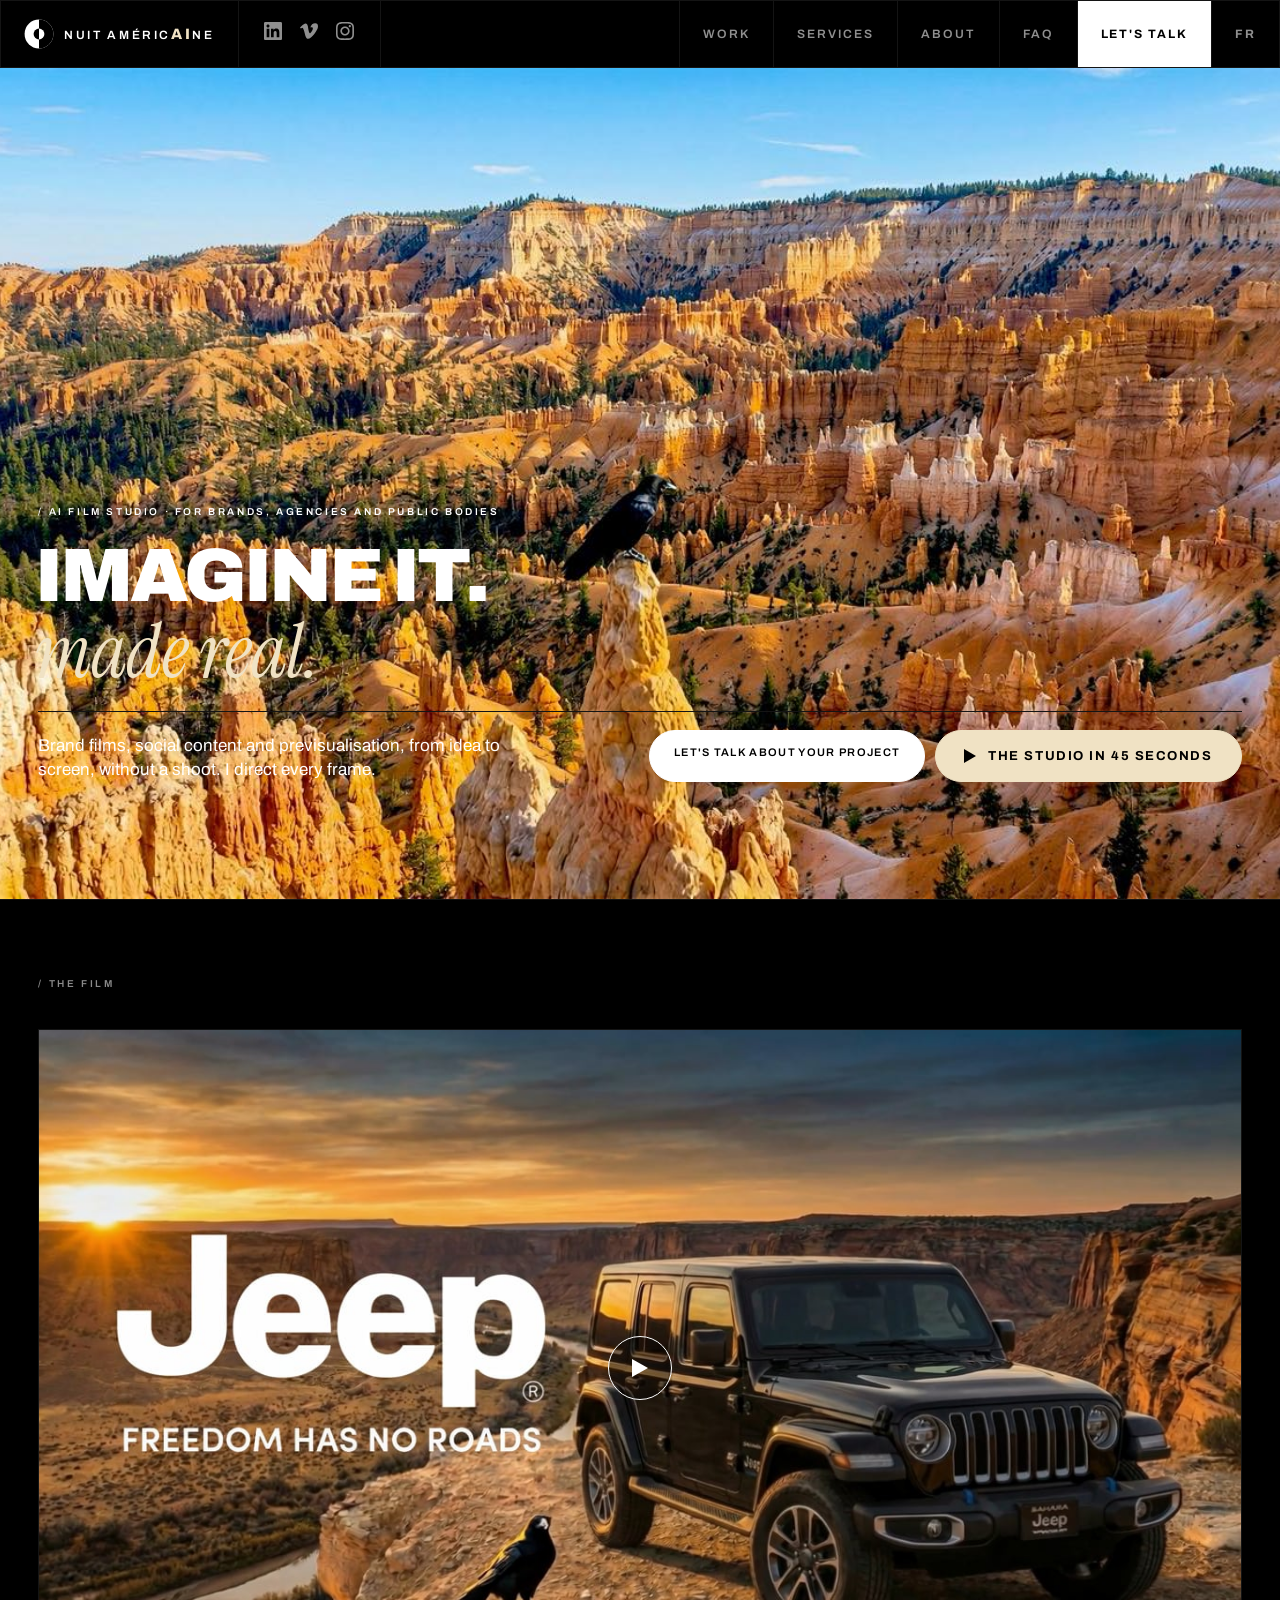
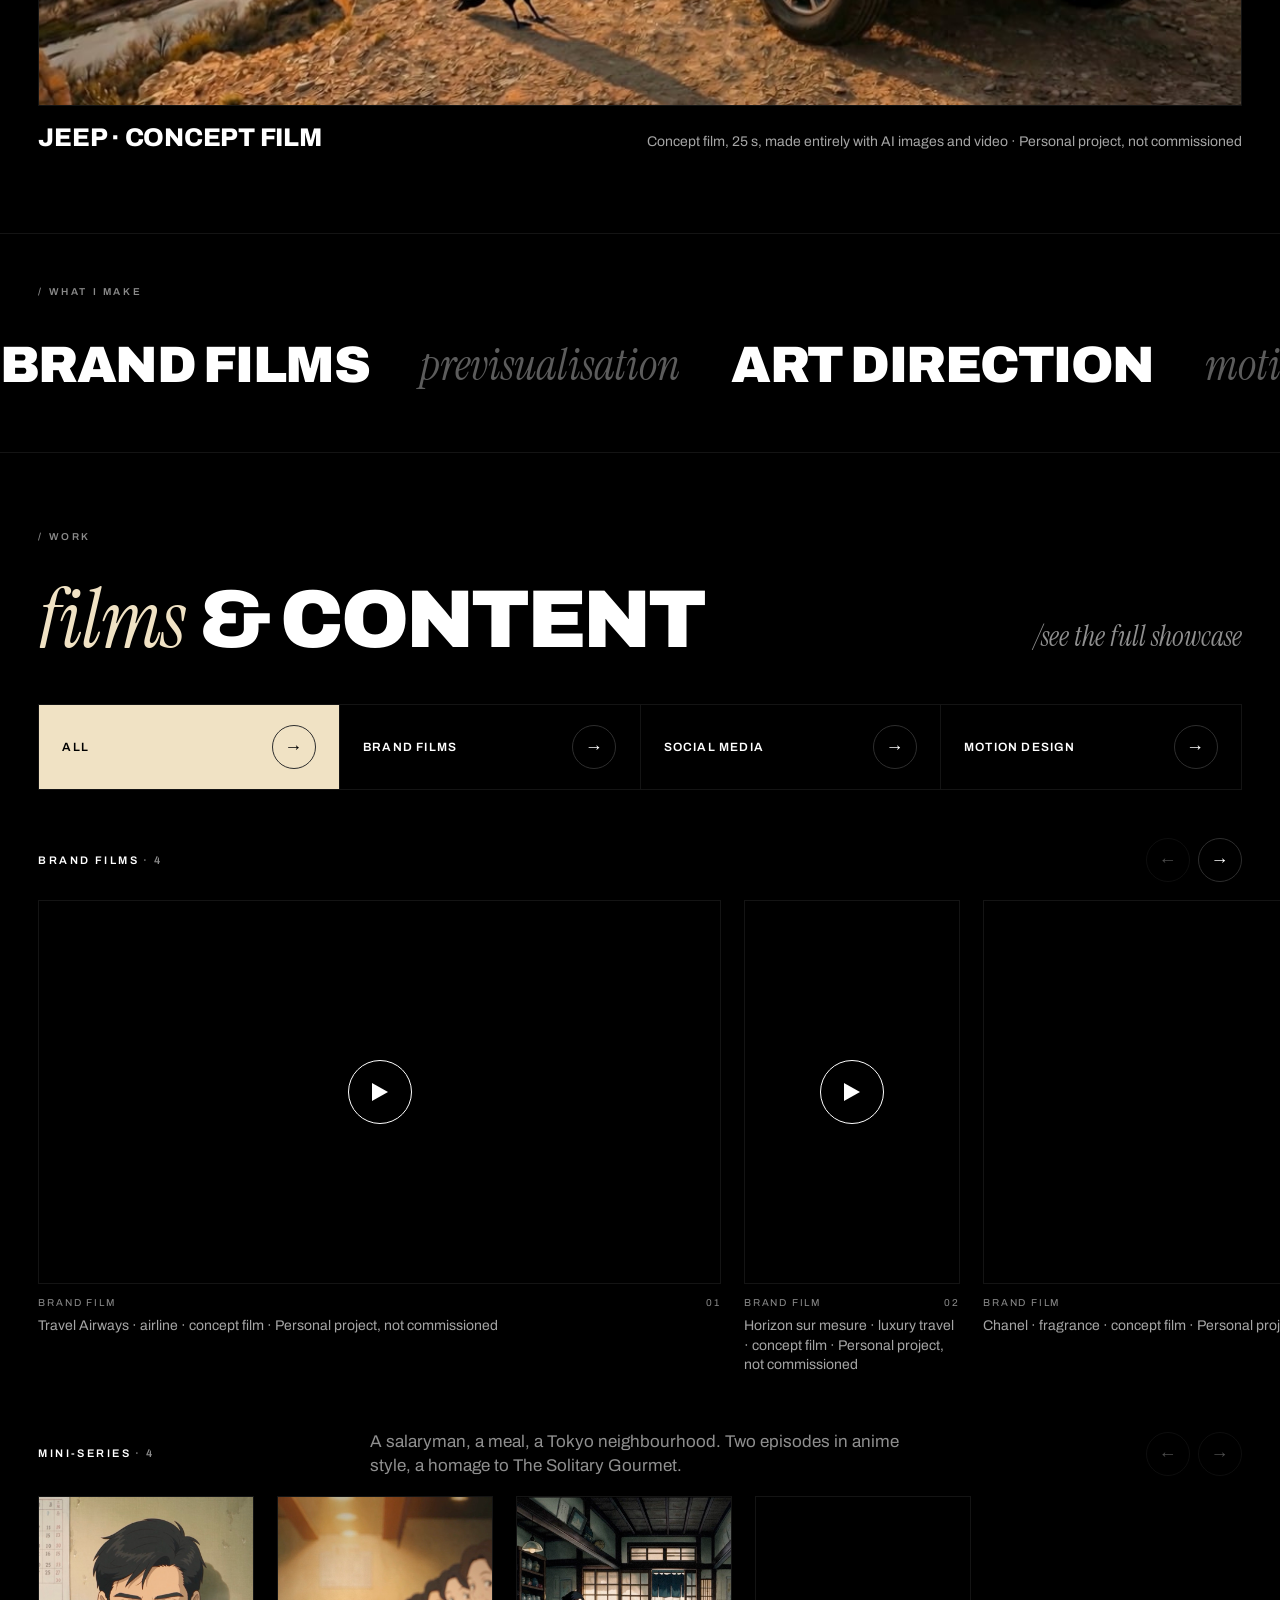
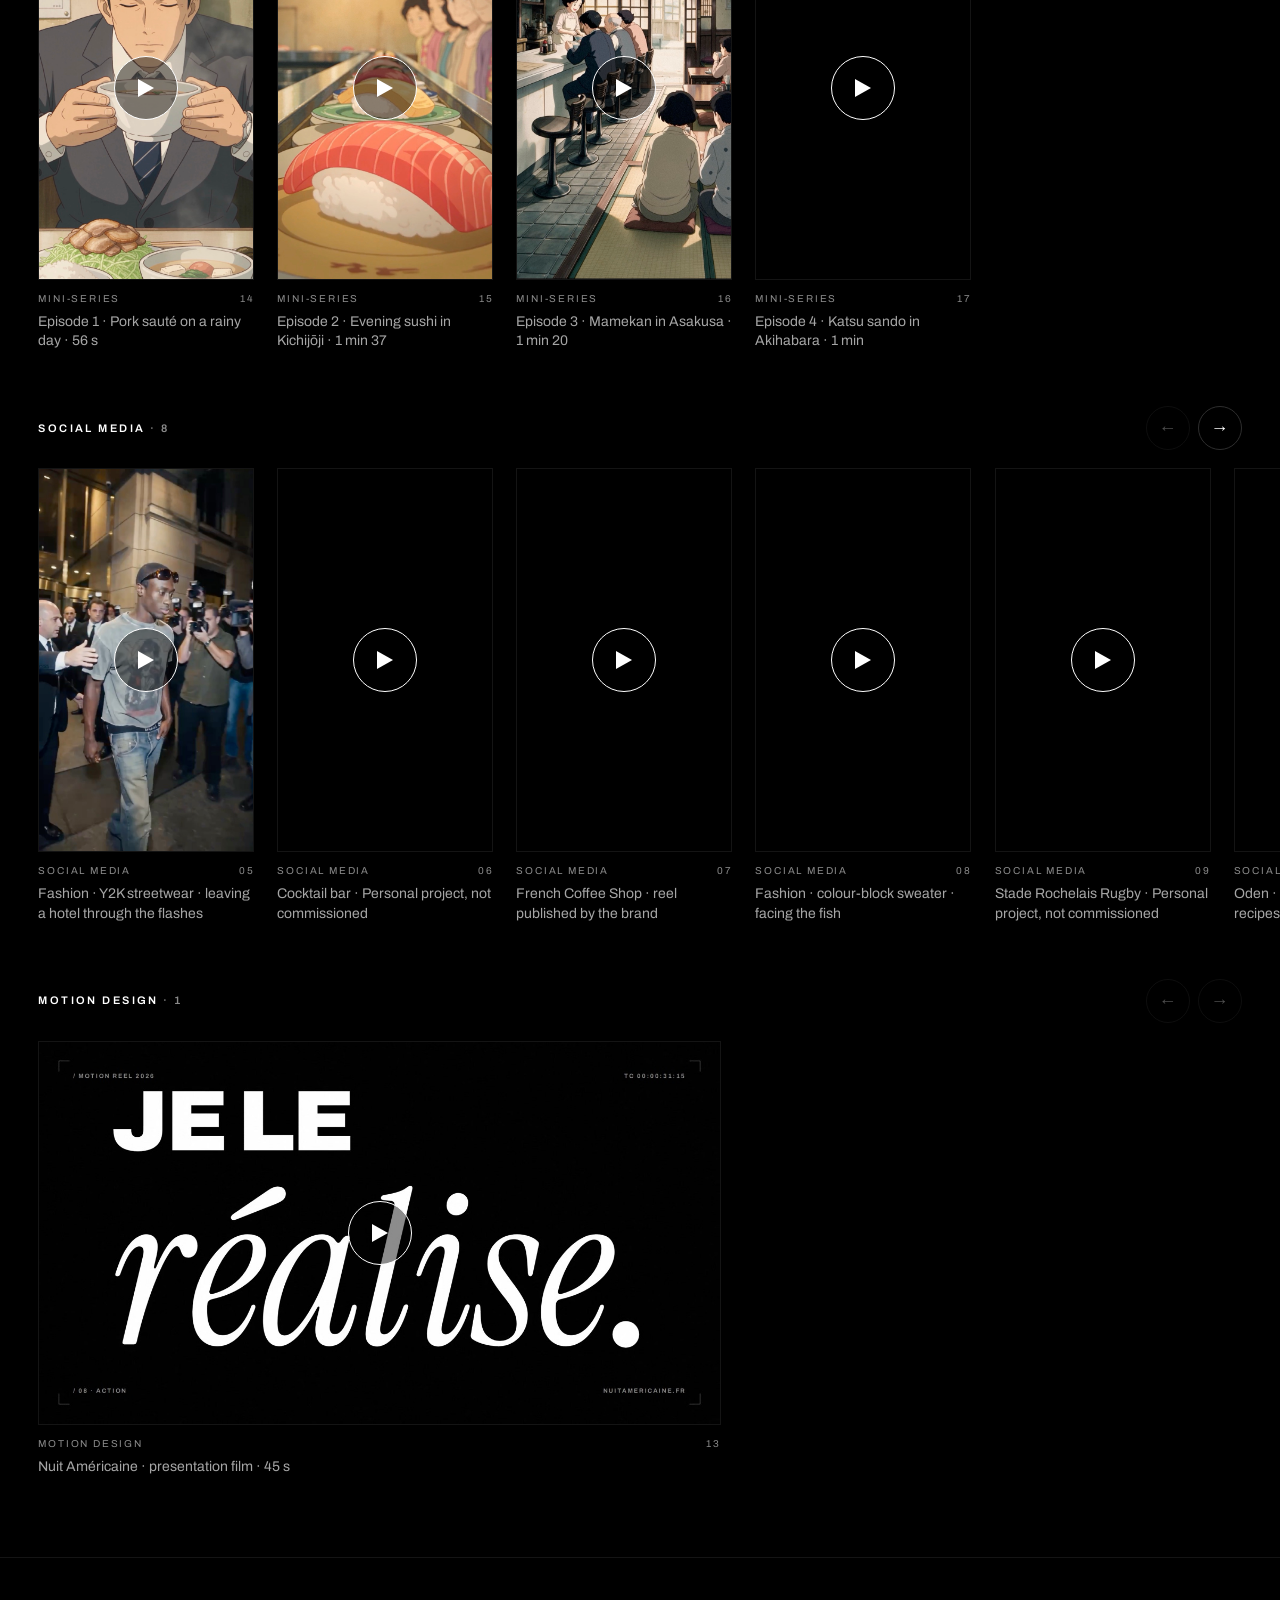
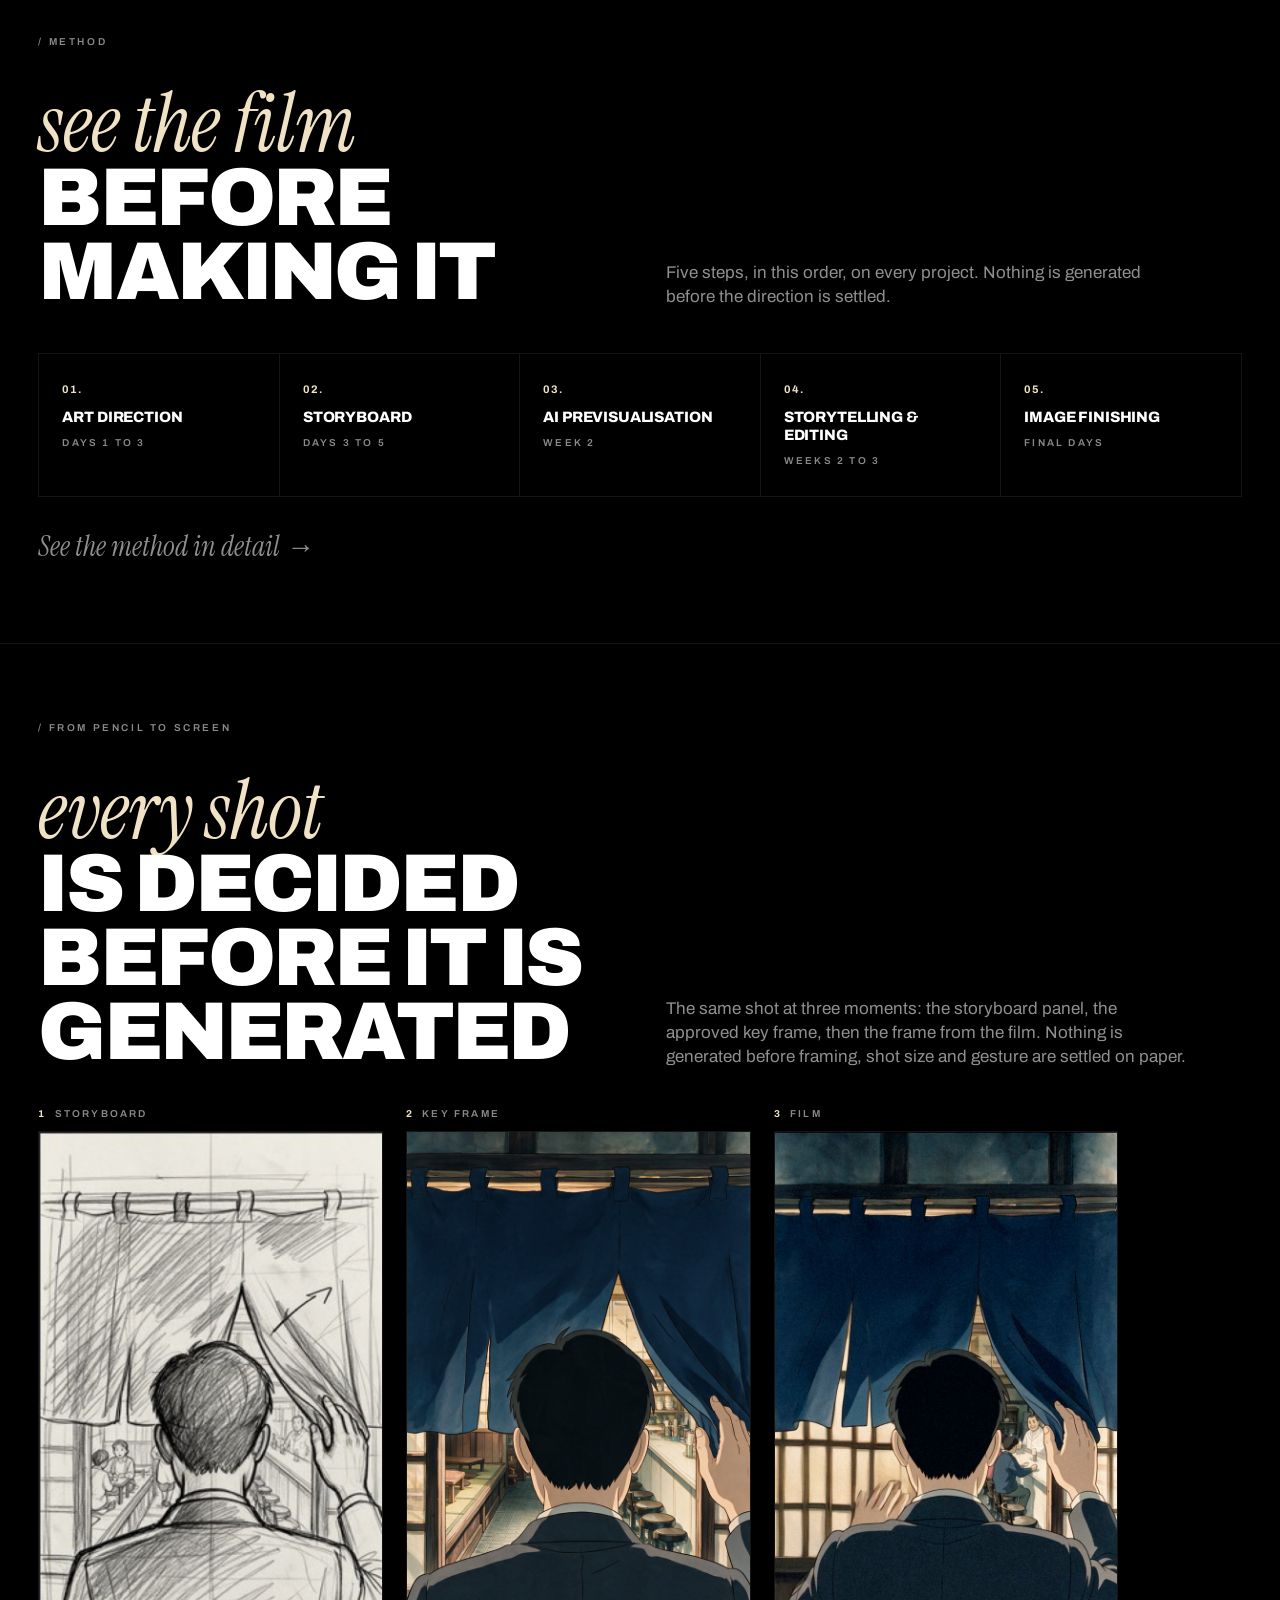
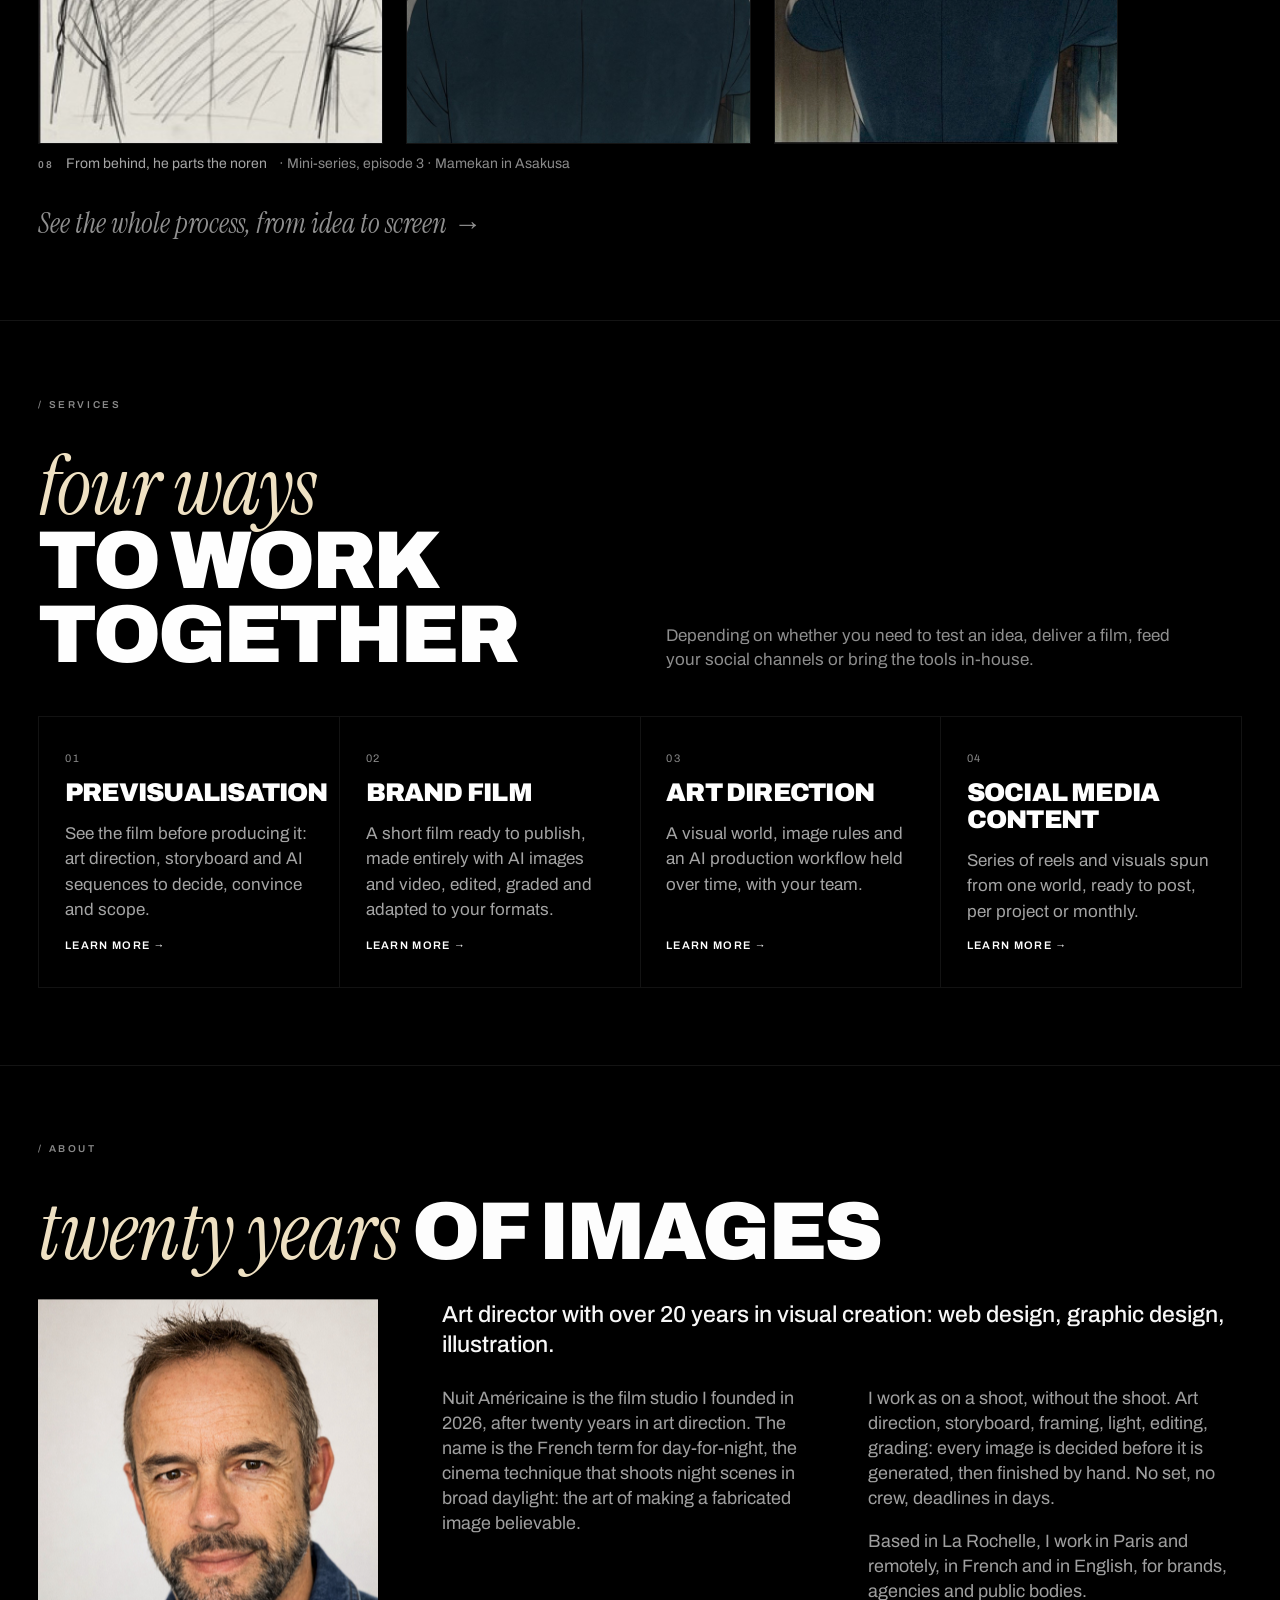
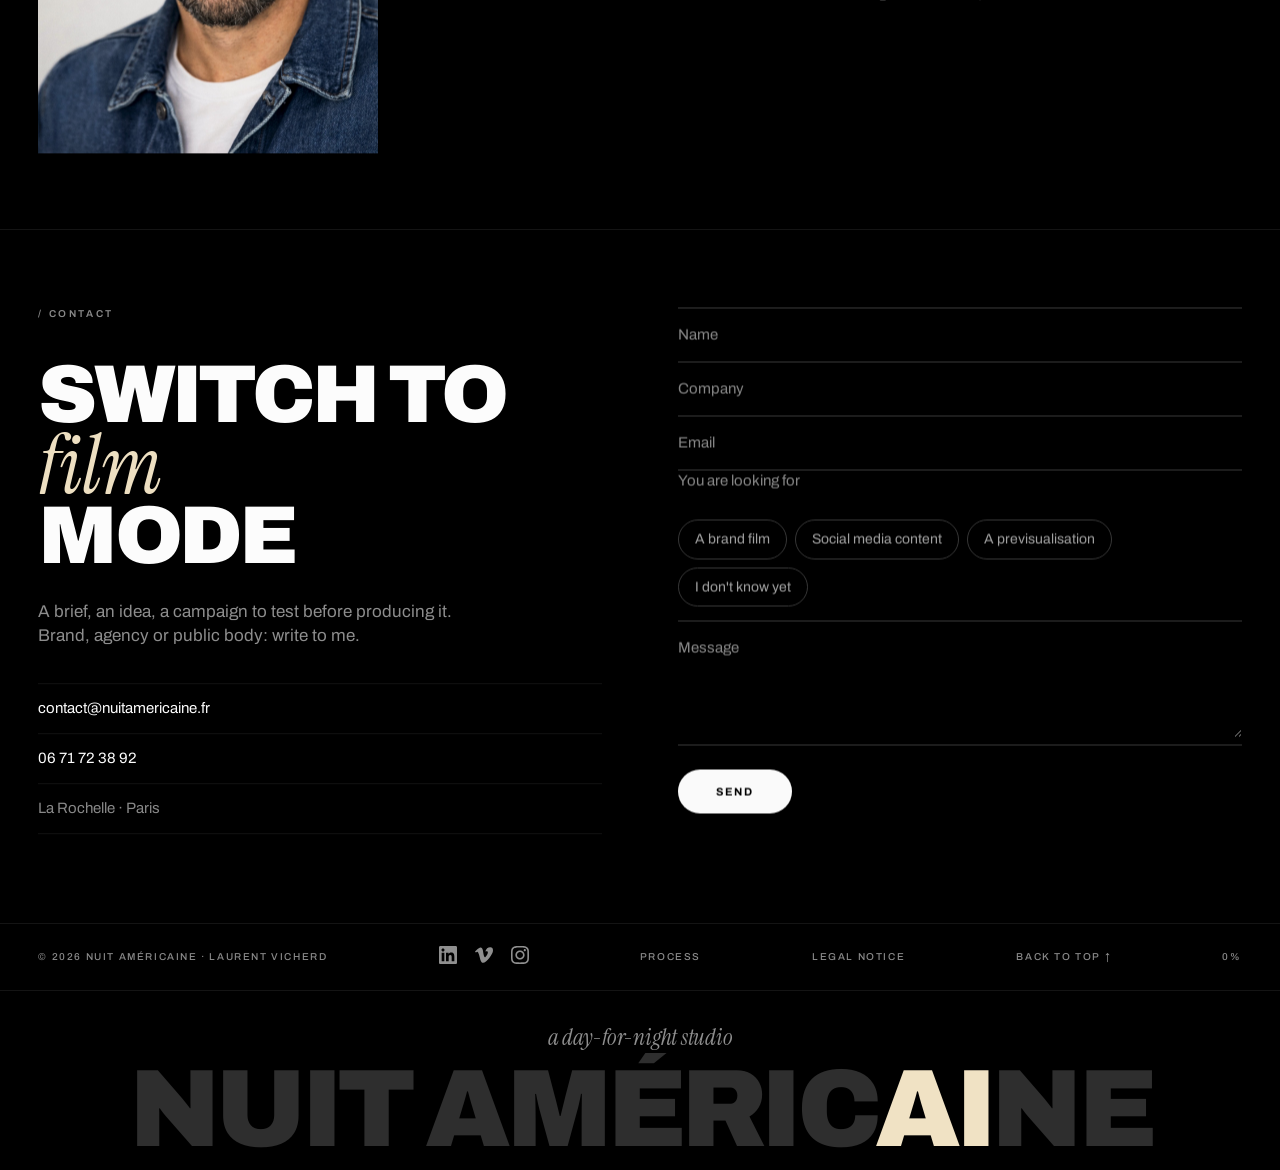
==== commit 23743a31: "Mise en ligne du 2026-11-06 16:02" ====
--- a/en/index.html
+++ b/en/index.html
@@ -1,4 +1,4 @@
 <!DOCTYPE html><html lang="en" class="no-js"><head><meta charset="utf-8"><meta name="viewport" content="width=device-width, initial-scale=1"><meta name="theme-color" content="#000000"><meta name="author" content="Laurent Vicherd"><script>
       document.documentElement.classList.replace("no-js", "js");
     </script><link rel="icon" href="/favicon.svg" type="image/svg+xml"><link rel="apple-touch-icon" href="/apple-touch-icon.png"><link rel="sitemap" href="/sitemap-index.xml"><link rel="preload" href="/fonts/archivo-latin-wght-normal.woff2" as="font" type="font/woff2" crossorigin><link rel="preload" href="/fonts/instrument-serif-latin-400-italic.woff2" as="font" type="font/woff2" crossorigin><title>Nuit Américaine · AI video studio, by Laurent Vicherd</title><meta name="description" content="Nuit Américaine, an AI video studio in La Rochelle and Paris, led by art director Laurent Vicherd. Brand films, social media content and previsualisation, produced entirely with AI."><link rel="canonical" href="https://nuitamericaine.fr/en/"><meta property="og:type" content="website"><meta property="og:site_name" content="Nuit Américaine · agence de création vidéo IA"><meta property="og:locale" content="en_GB"><link rel="alternate" hreflang="fr" href="https://nuitamericaine.fr/"><link rel="alternate" hreflang="en" href="https://nuitamericaine.fr/en/"><link rel="alternate" hreflang="x-default" href="https://nuitamericaine.fr/"><meta property="og:title" content="Nuit Américaine · AI video studio, by Laurent Vicherd"><meta property="og:description" content="Nuit Américaine, an AI video studio in La Rochelle and Paris, led by art director Laurent Vicherd. Brand films, social media content and previsualisation, produced entirely with AI."><meta property="og:url" content="https://nuitamericaine.fr/en/"><meta property="og:image" content="https://nuitamericaine.fr/images/og-image.jpg"><meta property="og:image:width" content="1200"><meta property="og:image:height" content="630"><meta property="og:image:alt" content="Nuit Américaine, agence de création vidéo IA · Laurent Vicherd, directeur artistique"><meta name="twitter:card" content="summary_large_image"><meta name="twitter:title" content="Nuit Américaine · AI video studio, by Laurent Vicherd"><meta name="twitter:description" content="Nuit Américaine, an AI video studio in La Rochelle and Paris, led by art director Laurent Vicherd. Brand films, social media content and previsualisation, produced entirely with AI."><meta name="twitter:image" content="https://nuitamericaine.fr/images/og-image.jpg"><meta name="twitter:image:alt" content="Nuit Américaine, agence de création vidéo IA · Laurent Vicherd, directeur artistique"><script type="application/ld+json">{"@context":"https://schema.org","@type":["Organization","LocalBusiness"],"@id":"https://nuitamericaine.fr/#organization","name":"Nuit Américaine","alternateName":"Nuit Americaine","url":"https://nuitamericaine.fr","logo":"https://nuitamericaine.fr/icon-512.png","image":"https://nuitamericaine.fr/images/og-image.jpg","description":"Nuit Américaine, an AI video studio in La Rochelle and Paris, led by art director Laurent Vicherd. Brand films, social media content and previsualisation, produced entirely with AI.","email":"contact@nuitamericaine.fr","telephone":"+33671723892","founder":{"@type":"Person","name":"Laurent Vicherd"},"address":{"@type":"PostalAddress","addressLocality":"La Rochelle","addressRegion":"Nouvelle-Aquitaine","addressCountry":"FR"},"areaServed":["La Rochelle","Paris","France","Europe"],"knowsLanguage":["fr","en"],"makesOffer":[{"@type":"Offer","itemOffered":{"@type":"Service","name":"Previsualisation"}},{"@type":"Offer","itemOffered":{"@type":"Service","name":"Brand film"}},{"@type":"Offer","itemOffered":{"@type":"Service","name":"Art direction"}},{"@type":"Offer","itemOffered":{"@type":"Service","name":"Social media content"}}],"sameAs":["https://www.linkedin.com/in/lvicherd/","https://vimeo.com/showcase/12160881","https://www.instagram.com/dreamer.anime/"]}</script><script type="application/ld+json">{"@context":"https://schema.org","@type":"Person","name":"Laurent Vicherd","jobTitle":"Directeur artistique, créateur vidéo IA et réalisateur","description":"Nuit Américaine, an AI video studio in La Rochelle and Paris, led by art director Laurent Vicherd. Brand films, social media content and previsualisation, produced entirely with AI.","url":"https://nuitamericaine.fr","image":"https://nuitamericaine.fr/images/og-image.jpg","email":"mailto:contact@nuitamericaine.fr","telephone":"+33671723892","address":{"@type":"PostalAddress","addressLocality":"La Rochelle","addressRegion":"Nouvelle-Aquitaine","addressCountry":"FR"},"knowsLanguage":[{"@type":"Language","name":"Français","alternateName":"fr"},{"@type":"Language","name":"Anglais","alternateName":"en"}],"knowsAbout":["Direction artistique","Prévisualisation cinématographique","Vidéo générée par IA","Contenus réseaux sociaux","Motion design","Narration visuelle","Colorimétrie"],"worksFor":{"@id":"https://nuitamericaine.fr/#organization"},"sameAs":["https://www.linkedin.com/in/lvicherd/","https://vimeo.com/showcase/12160881","https://www.instagram.com/dreamer.anime/"]}</script><link rel="stylesheet" href="/_astro/Footer.DX5v9vsR.css"><link rel="stylesheet" href="/_astro/Contact.EjF311_7.css"><style>._FJtSol{padding:var(--space-section-y) var(--space-section-x);border-bottom:var(--rule)}._LM-i7o{margin-bottom:var(--space-label);color:var(--c-text-meta);font-size:var(--fs-label-sm);letter-spacing:var(--ls-label-wide);text-transform:uppercase;font-weight:600}._RmPe41{gap:var(--space-gap);grid-template-columns:repeat(auto-fit,minmax(300px,1fr));align-items:end;margin-bottom:clamp(24px,3vw,40px);display:grid}._8kO7ox{max-width:1100px;font-size:var(--fs-h2-alt);letter-spacing:var(--ls-h2);font-weight:900;line-height:var(--lh-display);text-transform:uppercase}._2wJF0M{color:var(--c-accent);font-family:var(--font-serif);letter-spacing:var(--ls-serif);text-transform:lowercase;font-style:italic;font-weight:400}._IzQV4X{max-width:520px;color:var(--c-text-tertiary);font-size:var(--fs-body)}._d57tDG,._WR9BhF{gap:var(--space-gap-sm);grid-template-columns:repeat(3,1fr);max-width:1080px;display:grid}._d57tDG{margin-bottom:10px}._0mjghO{color:var(--c-text-meta);font-size:var(--fs-label-sm);letter-spacing:var(--ls-label);text-transform:uppercase;align-items:baseline;gap:8px;font-weight:600;display:flex}._vVRgnr{color:var(--c-accent);font-weight:700}._5RcgRW{margin:0 0 clamp(24px,3vw,40px)}._5RcgRW:last-of-type{margin-bottom:0}._F-tGew{aspect-ratio:9/16;border:var(--rule);object-fit:cover;background:var(--c-bg);width:100%;height:auto;display:block}._OWI5hS{max-width:1080px;color:var(--c-text-secondary);font-size:var(--fs-xs);flex-wrap:wrap;align-items:baseline;gap:12px;margin-top:10px;display:flex}._y6N9Il{color:var(--c-text-meta);font-size:var(--fs-label-sm);letter-spacing:var(--ls-label-mid);font-weight:600}._9H5wL-{color:var(--c-text-meta)}._SRtATu{color:var(--c-text-tertiary);font-family:var(--font-serif);font-size:var(--fs-showcase-link);transition:color var(--duration-hover) ease;margin-top:clamp(20px,2.4vw,32px);font-style:italic;display:inline-block}._SRtATu:hover,._SRtATu:focus-visible{color:var(--c-accent)}
-</style></head><body><a class="skip-link" href="#top">Aller au contenu</a><header class="_wbp8n1"><nav class="_0O6ddc" aria-label="Main navigation"><a class="_5jztdh _KssVgu" href="#top"><svg class="_oegGxY" viewBox="0 0 100 100" aria-hidden="true" focusable="false"><defs><clipPath id="na-h"><rect x="50" y="0" width="50" height="100"></rect></clipPath></defs><circle cx="50" cy="50" r="48" fill="#fff"></circle><circle cx="50" cy="50" r="48" fill="#000" clip-path="url(#na-h)"></circle><circle cx="50" cy="50" r="18" fill="#000"></circle><circle cx="50" cy="50" r="18" fill="#fff" clip-path="url(#na-h)"></circle></svg><span class="_LylGI-">Nuit Améric<span class="_NhfbE0">ai</span>ne</span><span class="visually-hidden">, back to top</span></a><span class="_5jztdh _innQ03"><ul class="_6sXvDL" aria-label="Réseaux et profils"><li><a class="_XAW3bi" href="https://www.linkedin.com/in/lvicherd/" target="_blank" rel="noopener"><svg class="_UkfkSz" viewBox="0 0 24 24" aria-hidden="true" focusable="false"><path fill="currentColor" d="M20.447 20.452h-3.554v-5.569c0-1.328-.027-3.037-1.852-3.037-1.853 0-2.136 1.445-2.136 2.939v5.667H9.351V9h3.414v1.561h.046c.477-.9 1.637-1.85 3.37-1.85 3.601 0 4.267 2.37 4.267 5.455v6.286zM5.337 7.433c-1.144 0-2.063-.926-2.063-2.065 0-1.138.92-2.063 2.063-2.063 1.14 0 2.064.925 2.064 2.063 0 1.139-.925 2.065-2.064 2.065zm1.782 13.019H3.555V9h3.564v11.452zM22.225 0H1.771C.792 0 0 .774 0 1.729v20.542C0 23.227.792 24 1.771 24h20.451C23.2 24 24 23.227 24 22.271V1.729C24 .774 23.2 0 22.222 0h.003z"></path></svg><span class="visually-hidden">LinkedIn</span><span class="visually-hidden">(nouvelle fenêtre)</span></a></li><li><a class="_XAW3bi" href="https://vimeo.com/showcase/12160881" target="_blank" rel="noopener"><svg class="_UkfkSz" viewBox="0 0 24 24" aria-hidden="true" focusable="false"><path fill="currentColor" d="M23.9765 6.4168c-.105 2.338-1.739 5.5429-4.894 9.6088-3.2679 4.247-6.0258 6.3699-8.2898 6.3699-1.409 0-2.578-1.294-3.553-3.881l-1.9179-7.1138c-.719-2.584-1.488-3.878-2.312-3.878-.179 0-.806.378-1.881 1.132l-1.129-1.457a315.06 315.06 0 0 0 3.501-3.1279c1.579-1.368 2.765-2.085 3.554-2.159 1.867-.18 3.016 1.1 3.447 3.838.465 2.953.789 4.789.971 5.507.539 2.45 1.131 3.674 1.776 3.674.502 0 1.256-.796 2.265-2.385 1.004-1.589 1.54-2.797 1.612-3.628.144-1.371-.395-2.061-1.614-2.061-.574 0-1.167.121-1.777.391 1.186-3.868 3.434-5.757 6.762-5.637 2.473.06 3.628 1.664 3.493 4.797l-.013.01z"></path></svg><span class="visually-hidden">Vimeo</span><span class="visually-hidden">(nouvelle fenêtre)</span></a></li><li><a class="_XAW3bi" href="https://www.instagram.com/dreamer.anime/" target="_blank" rel="noopener"><svg class="_UkfkSz" viewBox="0 0 24 24" aria-hidden="true" focusable="false"><path fill="currentColor" d="M12 0C8.74 0 8.333.015 7.053.072 5.775.132 4.905.333 4.14.63c-.789.306-1.459.717-2.126 1.384S.935 3.35.63 4.14C.333 4.905.131 5.775.072 7.053.012 8.333 0 8.74 0 12s.015 3.667.072 4.947c.06 1.277.261 2.148.558 2.913.306.788.717 1.459 1.384 2.126.667.666 1.336 1.079 2.126 1.384.766.296 1.636.499 2.913.558C8.333 23.988 8.74 24 12 24s3.667-.015 4.947-.072c1.277-.06 2.148-.262 2.913-.558.788-.306 1.459-.718 2.126-1.384.666-.667 1.079-1.335 1.384-2.126.296-.765.499-1.636.558-2.913.06-1.28.072-1.687.072-4.947s-.015-3.667-.072-4.947c-.06-1.277-.262-2.149-.558-2.913-.306-.789-.718-1.459-1.384-2.126C21.319 1.347 20.651.935 19.86.63c-.765-.297-1.636-.499-2.913-.558C15.667.012 15.26 0 12 0zm0 2.16c3.203 0 3.585.016 4.85.071 1.17.055 1.805.249 2.227.415.562.217.96.477 1.382.896.419.42.679.819.896 1.381.164.422.36 1.057.413 2.227.057 1.266.07 1.646.07 4.85s-.015 3.585-.074 4.85c-.061 1.17-.256 1.805-.421 2.227-.224.562-.479.96-.899 1.382-.419.419-.824.679-1.38.896-.42.164-1.065.36-2.235.413-1.274.057-1.649.07-4.859.07-3.211 0-3.586-.015-4.859-.074-1.171-.061-1.816-.256-2.236-.421-.569-.224-.96-.479-1.379-.899-.421-.419-.69-.824-.9-1.38-.165-.42-.359-1.065-.42-2.235-.045-1.26-.061-1.649-.061-4.844 0-3.196.016-3.586.061-4.861.061-1.17.255-1.814.42-2.234.21-.57.479-.96.9-1.381.419-.419.81-.689 1.379-.898.42-.166 1.051-.361 2.221-.421 1.275-.045 1.65-.06 4.859-.06l.045.03zm0 3.678c-3.405 0-6.162 2.76-6.162 6.162 0 3.405 2.76 6.162 6.162 6.162 3.405 0 6.162-2.76 6.162-6.162 0-3.405-2.76-6.162-6.162-6.162zM12 16c-2.21 0-4-1.79-4-4s1.79-4 4-4 4 1.79 4 4-1.79 4-4 4zm7.846-10.405c0 .795-.646 1.44-1.44 1.44-.795 0-1.44-.646-1.44-1.44 0-.794.646-1.439 1.44-1.439.793-.001 1.44.645 1.44 1.439z"></path></svg><span class="visually-hidden">Instagram</span><span class="visually-hidden">(nouvelle fenêtre)</span></a></li></ul></span><span class="_5jztdh _wGS1Yd" aria-hidden="true"></span><span class="_5jztdh _672JQn"><a class="_-FFBN1" href="#projets">Work</a></span><span class="_5jztdh _672JQn"><a class="_-FFBN1" href="/en/services">Services</a></span><span class="_5jztdh _672JQn"><a class="_-FFBN1" href="#apropos">About</a></span><span class="_5jztdh _672JQn"><a class="_-FFBN1" href="/en/services#faq">FAQ</a></span><span class="_5jztdh _gAZI0k"><a class="_b3pAGg" href="#contact">Let&#39;s talk</a></span><span class="_5jztdh _28Ge5Y"><a class="_ID6BMH" href="/" lang="fr" hreflang="fr">FR</a></span></nav></header><main><section class="_EOciAQ" id="top"><div class="_E2s0Wj" aria-hidden="true"><video class="_4njW0q" data-hero-video poster="/images/hero-poster.jpg" muted loop playsinline preload="metadata" tabindex="-1"><source src="/videos/hero.mp4" type="video/mp4"></video></div><p class="_DRItm-" data-reveal>/ AI film studio · for brands, agencies and public bodies</p><h1 class="_-aDW0U" data-reveal>Imagine it.<br><span class="_s-t-P8">made real.</span></h1><div class="_HkXryt" data-reveal><p class="_ezBkP9">Brand films, social content and previsualisation, from idea to screen, without a shoot. I direct every frame.</p><div class="_1n6pRi"><a class="_N9rGZK _R1KWrd" href="#contact">Let&#39;s talk about your project</a><a class="_N9rGZK _MfQy-w" href="#film-studio" data-play-studio><svg class="_RhfrwD" width="12" height="14" viewBox="0 0 12 14" fill="currentColor" aria-hidden="true"><path d="M0 0L12 7L0 14Z"></path></svg>The studio in 45 seconds</a></div></div></section><section class="_SEMcE3" aria-labelledby="film-titre"><p class="_TMqPRM" data-reveal>/ The film</p><div class="_PsSI9Y" data-reveal><button class="_bNBcaM" type="button" data-video-facade data-video-id="1176150664" data-video-title="Jeep · concept film" aria-label="Play film Jeep · concept film on Vimeo"><img class="_WXocgA" src="/images/posters/video-04.jpg" alt="Opening frame of the Jeep concept film: a 4x4 on the edge of a canyon at sunset." width="1280" height="720" decoding="async"><span class="_K4FplE" aria-hidden="true"><svg width="16" height="18" viewBox="0 0 16 18" fill="currentColor"><path d="M0 0L16 9L0 18Z"></path></svg></span></button><noscript><a class="_5IlY3P" href="https://vimeo.com/1176150664" target="_blank" rel="noopener"><img class="_WXocgA" src="/images/posters/video-04.jpg" alt="Opening frame of the Jeep concept film: a 4x4 on the edge of a canyon at sunset." width="1280" height="720"><span class="_lrZxmO">Vimeo ↗</span></a></noscript></div><div class="_QE5AT4" data-reveal><h2 class="_oQU0Nr" id="film-titre">Jeep · concept film</h2><p class="_DXHihj">Concept film, 25 s, made entirely with AI images and video · Personal project, not commissioned</p></div></section><section class="_0sg8S0" aria-label="What I make"><p class="_gAsKgn">/ What I make</p><div class="_cw5gLJ"><div class="_ScFVD5"><span class="_ceEhWp">Brand films</span><span class="_aMwuZ1">previsualisation</span><span class="_ceEhWp">Art direction</span><span class="_aMwuZ1">motion design</span><span class="_ceEhWp">Visual storytelling</span><span class="_aMwuZ1">colour grading</span><span class="_ceEhWp">Social media content</span><span class="_aMwuZ1">reels &amp; series</span></div><div class="_ScFVD5" aria-hidden="true"><span class="_ceEhWp">Brand films</span><span class="_aMwuZ1">previsualisation</span><span class="_ceEhWp">Art direction</span><span class="_aMwuZ1">motion design</span><span class="_ceEhWp">Visual storytelling</span><span class="_aMwuZ1">colour grading</span><span class="_ceEhWp">Social media content</span><span class="_aMwuZ1">reels &amp; series</span></div></div></section><section class="_XnP-DE" id="projets" data-projects><p class="_xaM4bd" data-reveal>/ Work</p><div class="_LKcLnQ" data-reveal><h2 class="_h4AxAI"><span class="_HndAAG">films</span> &amp; content</h2><a class="_Z-y7u-" href="https://vimeo.com/showcase/12160881" target="_blank" rel="noopener">/see the full showcase <span class="visually-hidden">(new window)</span></a></div><ul class="ruled-grid _-sAWyq" aria-label="Filter the work by category" data-reveal><li class="ruled-cell _ffMfDf"><button class="_nqh50D" type="button" data-filter="tous" data-filter-label="All" aria-pressed="true"><span>All</span><span class="_gTnR7n" aria-hidden="true">→</span></button></li><li class="ruled-cell _ffMfDf"><button class="_nqh50D" type="button" data-filter="films-de-marque" data-filter-label="Brand films" aria-pressed="false"><span>Brand films</span><span class="_gTnR7n" aria-hidden="true">→</span></button></li><li class="ruled-cell _ffMfDf"><button class="_nqh50D" type="button" data-filter="reseaux-sociaux" data-filter-label="Social media" aria-pressed="false"><span>Social media</span><span class="_gTnR7n" aria-hidden="true">→</span></button></li><li class="ruled-cell _ffMfDf"><button class="_nqh50D" type="button" data-filter="motion-design" data-filter-label="Motion design" aria-pressed="false"><span>Motion design</span><span class="_gTnR7n" aria-hidden="true">→</span></button></li></ul><p class="visually-hidden" data-filter-status aria-live="polite"></p><div class="_xYwr3K" data-carousel data-reveal><div class="_NORXC7"><p class="_hjZiLB" id="bandeau-films">Brand films<span class="_Fj1w9S" aria-hidden="true"> · 4</span></p><div class="_FFjGPI"><button class="_gTnR7n" type="button" data-carousel-prev aria-label="Brand films : previous">←</button><button class="_gTnR7n" type="button" data-carousel-next aria-label="Brand films : next">→</button></div></div><div class="_KVOR9C" data-carousel-track tabindex="0" role="region" aria-labelledby="bandeau-films"><div data-categories="films-de-marque" data-orientation="landscape"><div class="_p1DOcI"><button class="_bNBcaM" type="button" data-video-facade data-video-id="1174697975" data-video-title="Travel Airways · concept film" aria-label="Play Brand film 01 on Vimeo"><img class="_WXocgA" src="/images/posters/video-01.jpg" alt="Opening frame of the Travel Airways concept film." width="1280" height="720" loading="lazy" decoding="async"><span class="_K4FplE" aria-hidden="true"><svg width="16" height="18" viewBox="0 0 16 18" fill="currentColor"><path d="M0 0L16 9L0 18Z"></path></svg></span></button><noscript><a class="_5IlY3P" href="https://vimeo.com/1174697975" target="_blank" rel="noopener"><img class="_WXocgA" src="/images/posters/video-01.jpg" alt="Opening frame of the Travel Airways concept film." width="1280" height="720"><span class="_lrZxmO">Play Brand film 01 on Vimeo ↗</span></a></noscript></div><p class="_GtajoO"><span>Brand film</span><span>01</span></p><p class="_srpc16">Travel Airways · airline · concept film · Personal project, not commissioned</p></div><div data-categories="films-de-marque" data-orientation="portrait"><div class="_p1DOcI _r8mpt8"><button class="_bNBcaM" type="button" data-video-facade data-video-id="1174701593" data-video-title="Horizon sur mesure · luxury travel, concept film" aria-label="Play Brand film 02 on Vimeo"><img class="_WXocgA" src="/images/posters/video-02.jpg" alt="A couple sitting in front of the blue domes of Santorini, above the sea." width="720" height="1280" loading="lazy" decoding="async"><span class="_K4FplE" aria-hidden="true"><svg width="16" height="18" viewBox="0 0 16 18" fill="currentColor"><path d="M0 0L16 9L0 18Z"></path></svg></span></button><noscript><a class="_5IlY3P" href="https://vimeo.com/1174701593" target="_blank" rel="noopener"><img class="_WXocgA" src="/images/posters/video-02.jpg" alt="A couple sitting in front of the blue domes of Santorini, above the sea." width="720" height="1280"><span class="_lrZxmO">Play Brand film 02 on Vimeo ↗</span></a></noscript></div><p class="_GtajoO"><span>Brand film</span><span>02</span></p><p class="_srpc16">Horizon sur mesure · luxury travel · concept film · Personal project, not commissioned</p></div><div data-categories="films-de-marque" data-orientation="landscape"><div class="_p1DOcI"><button class="_bNBcaM" type="button" data-video-facade data-video-id="1189665061" data-video-title="Chanel · fragrance, concept film" aria-label="Play Brand film 03 on Vimeo"><img class="_WXocgA" src="/images/posters/video-03.jpg" alt="Opening frame of the fragrance concept film." width="1280" height="720" loading="lazy" decoding="async"><span class="_K4FplE" aria-hidden="true"><svg width="16" height="18" viewBox="0 0 16 18" fill="currentColor"><path d="M0 0L16 9L0 18Z"></path></svg></span></button><noscript><a class="_5IlY3P" href="https://vimeo.com/1189665061" target="_blank" rel="noopener"><img class="_WXocgA" src="/images/posters/video-03.jpg" alt="Opening frame of the fragrance concept film." width="1280" height="720"><span class="_lrZxmO">Play Brand film 03 on Vimeo ↗</span></a></noscript></div><p class="_GtajoO"><span>Brand film</span><span>03</span></p><p class="_srpc16">Chanel · fragrance · concept film · Personal project, not commissioned</p></div><div data-categories="films-de-marque" data-orientation="landscape"><div class="_p1DOcI"><button class="_bNBcaM" type="button" data-video-facade data-video-id="1176150664" data-video-title="Jeep · concept film" aria-label="Play Brand film 04 on Vimeo"><img class="_WXocgA" src="/images/posters/video-04.jpg" alt="Opening frame of the Jeep concept film." width="1280" height="720" loading="lazy" decoding="async"><span class="_K4FplE" aria-hidden="true"><svg width="16" height="18" viewBox="0 0 16 18" fill="currentColor"><path d="M0 0L16 9L0 18Z"></path></svg></span></button><noscript><a class="_5IlY3P" href="https://vimeo.com/1176150664" target="_blank" rel="noopener"><img class="_WXocgA" src="/images/posters/video-04.jpg" alt="Opening frame of the Jeep concept film." width="1280" height="720"><span class="_lrZxmO">Play Brand film 04 on Vimeo ↗</span></a></noscript></div><p class="_GtajoO"><span>Brand film</span><span>04</span></p><p class="_srpc16">Jeep · automotive · concept film · Personal project, not commissioned</p></div></div></div><div class="_xYwr3K" id="film-serie" data-carousel data-reveal><div class="_NORXC7"><p class="_hjZiLB" id="bandeau-serie">Mini-series<span class="_Fj1w9S" aria-hidden="true"> · 4</span></p><p class="_D--mUl">A salaryman, a meal, a Tokyo neighbourhood. Two episodes in anime style, a homage to The Solitary Gourmet.</p><div class="_FFjGPI"><button class="_gTnR7n" type="button" data-carousel-prev aria-label="Mini-series : previous">←</button><button class="_gTnR7n" type="button" data-carousel-next aria-label="Mini-series : next">→</button></div></div><div class="_KVOR9C" data-carousel-track tabindex="0" role="region" aria-labelledby="bandeau-serie"><div data-categories="reseaux-sociaux" data-orientation="portrait"><div class="_p1DOcI _r8mpt8"><button class="_bNBcaM" type="button" data-video-facade data-video-src="/videos/serie/serie-01-porc-saute.mp4" data-video-title="Episode 1 · Pork sauté on a rainy day" aria-label="Play the video “Episode 1 · Pork sauté on a rainy day · 56 s”"><img class="_WXocgA" src="/images/posters/serie-01-porc-saute.jpg" alt="A man in a suit, eyes closed, holds a steaming bowl with both hands in a small diner, anime style." width="720" height="1280" loading="lazy" decoding="async"><span class="_K4FplE" aria-hidden="true"><svg width="16" height="18" viewBox="0 0 16 18" fill="currentColor"><path d="M0 0L16 9L0 18Z"></path></svg></span></button><noscript><a class="_5IlY3P" href="/videos/serie/serie-01-porc-saute.mp4" target="_blank" rel="noopener"><img class="_WXocgA" src="/images/posters/serie-01-porc-saute.jpg" alt="A man in a suit, eyes closed, holds a steaming bowl with both hands in a small diner, anime style." width="720" height="1280"><span class="_lrZxmO">Play the video “Episode 1 · Pork sauté on a rainy day · 56 s” ↗</span></a></noscript></div><p class="_GtajoO"><span>Mini-series</span><span>14</span></p><p class="_srpc16">Episode 1 · Pork sauté on a rainy day · 56 s</p></div><div data-categories="reseaux-sociaux" data-orientation="portrait"><div class="_p1DOcI _r8mpt8"><button class="_bNBcaM" type="button" data-video-facade data-video-src="/videos/serie/serie-02-sushi-kichijoji.mp4" data-video-title="Episode 2 · Evening sushi in Kichijōji" aria-label="Play the video “Episode 2 · Evening sushi in Kichijōji · 1 min 37”"><img class="_WXocgA" src="/images/posters/serie-02-sushi-kichijoji.jpg" alt="Tuna and salmon sushi glide past on a conveyor belt, anime style." width="720" height="1280" loading="lazy" decoding="async"><span class="_K4FplE" aria-hidden="true"><svg width="16" height="18" viewBox="0 0 16 18" fill="currentColor"><path d="M0 0L16 9L0 18Z"></path></svg></span></button><noscript><a class="_5IlY3P" href="/videos/serie/serie-02-sushi-kichijoji.mp4" target="_blank" rel="noopener"><img class="_WXocgA" src="/images/posters/serie-02-sushi-kichijoji.jpg" alt="Tuna and salmon sushi glide past on a conveyor belt, anime style." width="720" height="1280"><span class="_lrZxmO">Play the video “Episode 2 · Evening sushi in Kichijōji · 1 min 37” ↗</span></a></noscript></div><p class="_GtajoO"><span>Mini-series</span><span>15</span></p><p class="_srpc16">Episode 2 · Evening sushi in Kichijōji · 1 min 37</p></div><div data-categories="reseaux-sociaux" data-orientation="portrait"><div class="_p1DOcI _r8mpt8"><button class="_bNBcaM" type="button" data-video-facade data-video-src="/videos/serie/serie-03-mamekan-asakusa.mp4" data-video-title="Episode 3 · Mamekan in Asakusa" aria-label="Play the video “Episode 3 · Mamekan in Asakusa · 1 min 20”"><img class="_WXocgA" src="/images/posters/serie-03-mamekan-asakusa.jpg" alt="Kenji seated at the counter of an Asakusa sweet shop, anime style." width="720" height="1280" loading="lazy" decoding="async"><span class="_K4FplE" aria-hidden="true"><svg width="16" height="18" viewBox="0 0 16 18" fill="currentColor"><path d="M0 0L16 9L0 18Z"></path></svg></span></button><noscript><a class="_5IlY3P" href="/videos/serie/serie-03-mamekan-asakusa.mp4" target="_blank" rel="noopener"><img class="_WXocgA" src="/images/posters/serie-03-mamekan-asakusa.jpg" alt="Kenji seated at the counter of an Asakusa sweet shop, anime style." width="720" height="1280"><span class="_lrZxmO">Play the video “Episode 3 · Mamekan in Asakusa · 1 min 20” ↗</span></a></noscript></div><p class="_GtajoO"><span>Mini-series</span><span>16</span></p><p class="_srpc16">Episode 3 · Mamekan in Asakusa · 1 min 20</p></div><div data-categories="reseaux-sociaux" data-orientation="portrait"><div class="_p1DOcI _r8mpt8"><button class="_bNBcaM" type="button" data-video-facade data-video-src="/videos/serie/serie-04-katsu-sando-akihabara.mp4" data-video-title="Episode 4 · Katsu sando in Akihabara" aria-label="Play the video “Episode 4 · Katsu sando in Akihabara · 1 min”"><img class="_WXocgA" src="/images/posters/serie-04-katsu-sando-akihabara.jpg" alt="Kenji bites into a katsu sando on a bench behind Akihabara station, anime style." width="720" height="1280" loading="lazy" decoding="async"><span class="_K4FplE" aria-hidden="true"><svg width="16" height="18" viewBox="0 0 16 18" fill="currentColor"><path d="M0 0L16 9L0 18Z"></path></svg></span></button><noscript><a class="_5IlY3P" href="/videos/serie/serie-04-katsu-sando-akihabara.mp4" target="_blank" rel="noopener"><img class="_WXocgA" src="/images/posters/serie-04-katsu-sando-akihabara.jpg" alt="Kenji bites into a katsu sando on a bench behind Akihabara station, anime style." width="720" height="1280"><span class="_lrZxmO">Play the video “Episode 4 · Katsu sando in Akihabara · 1 min” ↗</span></a></noscript></div><p class="_GtajoO"><span>Mini-series</span><span>17</span></p><p class="_srpc16">Episode 4 · Katsu sando in Akihabara · 1 min</p></div></div></div><div class="_xYwr3K" data-carousel data-reveal><div class="_NORXC7"><p class="_hjZiLB" id="bandeau-reels">Social media<span class="_Fj1w9S" aria-hidden="true"> · 8</span></p><div class="_FFjGPI"><button class="_gTnR7n" type="button" data-carousel-prev aria-label="Social media : previous">←</button><button class="_gTnR7n" type="button" data-carousel-next aria-label="Social media : next">→</button></div></div><div class="_KVOR9C" data-carousel-track tabindex="0" role="region" aria-labelledby="bandeau-reels"><div data-categories="reseaux-sociaux" data-orientation="portrait"><div class="_p1DOcI _r8mpt8"><button class="_bNBcaM" type="button" data-video-facade data-video-src="/videos/reels/reel-mode-flashs.mp4" data-video-title="Fashion · out through the flashes" aria-label="Play the video “Fashion · Y2K streetwear · leaving a hotel through the flashes”"><img class="_WXocgA" src="/images/posters/reel-mode-flashs.jpg" alt="A young man in a vintage tee walks through a wall of photographers outside a hotel at night." width="720" height="1280" loading="lazy" decoding="async"><span class="_K4FplE" aria-hidden="true"><svg width="16" height="18" viewBox="0 0 16 18" fill="currentColor"><path d="M0 0L16 9L0 18Z"></path></svg></span></button><noscript><a class="_5IlY3P" href="/videos/reels/reel-mode-flashs.mp4" target="_blank" rel="noopener"><img class="_WXocgA" src="/images/posters/reel-mode-flashs.jpg" alt="A young man in a vintage tee walks through a wall of photographers outside a hotel at night." width="720" height="1280"><span class="_lrZxmO">Play the video “Fashion · Y2K streetwear · leaving a hotel through the flashes” ↗</span></a></noscript></div><p class="_GtajoO"><span>Social media</span><span>05</span></p><p class="_srpc16">Fashion · Y2K streetwear · leaving a hotel through the flashes</p></div><div data-categories="reseaux-sociaux" data-orientation="portrait"><div class="_p1DOcI _r8mpt8"><button class="_bNBcaM" type="button" data-video-facade data-video-src="/videos/reels/reel-bar-cocktails.mp4" data-video-title="Cocktail bar · vertical reel" aria-label="Play the video “Cocktail bar · Personal project, not commissioned”"><img class="_WXocgA" src="/images/posters/reel-bar-cocktails.jpg" alt="A hand drops raspberries onto a cocktail, red background." width="720" height="1280" loading="lazy" decoding="async"><span class="_K4FplE" aria-hidden="true"><svg width="16" height="18" viewBox="0 0 16 18" fill="currentColor"><path d="M0 0L16 9L0 18Z"></path></svg></span></button><noscript><a class="_5IlY3P" href="/videos/reels/reel-bar-cocktails.mp4" target="_blank" rel="noopener"><img class="_WXocgA" src="/images/posters/reel-bar-cocktails.jpg" alt="A hand drops raspberries onto a cocktail, red background." width="720" height="1280"><span class="_lrZxmO">Play the video “Cocktail bar · Personal project, not commissioned” ↗</span></a></noscript></div><p class="_GtajoO"><span>Social media</span><span>06</span></p><p class="_srpc16">Cocktail bar · Personal project, not commissioned</p></div><div data-categories="reseaux-sociaux" data-orientation="portrait"><div class="_p1DOcI _r8mpt8"><button class="_bNBcaM" type="button" data-video-facade data-video-src="/videos/reels/reel-french-coffee-shop.mp4" data-video-title="French Coffee Shop · vertical reel" aria-label="Play the video “French Coffee Shop · reel published by the brand”"><img class="_WXocgA" src="/images/posters/reel-french-coffee-shop.jpg" alt="Steam from a coffee cup draws a shape in the half-light." width="720" height="1280" loading="lazy" decoding="async"><span class="_K4FplE" aria-hidden="true"><svg width="16" height="18" viewBox="0 0 16 18" fill="currentColor"><path d="M0 0L16 9L0 18Z"></path></svg></span></button><noscript><a class="_5IlY3P" href="/videos/reels/reel-french-coffee-shop.mp4" target="_blank" rel="noopener"><img class="_WXocgA" src="/images/posters/reel-french-coffee-shop.jpg" alt="Steam from a coffee cup draws a shape in the half-light." width="720" height="1280"><span class="_lrZxmO">Play the video “French Coffee Shop · reel published by the brand” ↗</span></a></noscript></div><p class="_GtajoO"><span>Social media</span><span>07</span></p><p class="_srpc16">French Coffee Shop · reel published by the brand</p></div><div data-categories="reseaux-sociaux" data-orientation="portrait"><div class="_p1DOcI _r8mpt8"><button class="_bNBcaM" type="button" data-video-facade data-video-src="/videos/reels/reel-mode-aquarium.mp4" data-video-title="Fashion · the aquarium" aria-label="Play the video “Fashion · colour-block sweater · facing the fish”"><img class="_WXocgA" src="/images/posters/reel-mode-aquarium.jpg" alt="A young man in a cap and striped sweater stands in front of a large blue aquarium." width="720" height="1280" loading="lazy" decoding="async"><span class="_K4FplE" aria-hidden="true"><svg width="16" height="18" viewBox="0 0 16 18" fill="currentColor"><path d="M0 0L16 9L0 18Z"></path></svg></span></button><noscript><a class="_5IlY3P" href="/videos/reels/reel-mode-aquarium.mp4" target="_blank" rel="noopener"><img class="_WXocgA" src="/images/posters/reel-mode-aquarium.jpg" alt="A young man in a cap and striped sweater stands in front of a large blue aquarium." width="720" height="1280"><span class="_lrZxmO">Play the video “Fashion · colour-block sweater · facing the fish” ↗</span></a></noscript></div><p class="_GtajoO"><span>Social media</span><span>08</span></p><p class="_srpc16">Fashion · colour-block sweater · facing the fish</p></div><div data-categories="reseaux-sociaux" data-orientation="portrait"><div class="_p1DOcI _r8mpt8"><button class="_bNBcaM" type="button" data-video-facade data-video-src="/videos/reels/reel-stade-rochelais.mp4" data-video-title="Stade Rochelais Rugby · vertical reel" aria-label="Play the video “Stade Rochelais Rugby · Personal project, not commissioned”"><img class="_WXocgA" src="/images/posters/reel-stade-rochelais.jpg" alt="A rugby ball on the harbour quay, surrounded by light." width="720" height="1280" loading="lazy" decoding="async"><span class="_K4FplE" aria-hidden="true"><svg width="16" height="18" viewBox="0 0 16 18" fill="currentColor"><path d="M0 0L16 9L0 18Z"></path></svg></span></button><noscript><a class="_5IlY3P" href="/videos/reels/reel-stade-rochelais.mp4" target="_blank" rel="noopener"><img class="_WXocgA" src="/images/posters/reel-stade-rochelais.jpg" alt="A rugby ball on the harbour quay, surrounded by light." width="720" height="1280"><span class="_lrZxmO">Play the video “Stade Rochelais Rugby · Personal project, not commissioned” ↗</span></a></noscript></div><p class="_GtajoO"><span>Social media</span><span>09</span></p><p class="_srpc16">Stade Rochelais Rugby · Personal project, not commissioned</p></div><div data-categories="reseaux-sociaux" data-orientation="portrait"><div class="_p1DOcI _r8mpt8"><button class="_bNBcaM" type="button" data-video-facade data-video-src="/videos/reels/reel-japan-oden.mp4" data-video-title="Oden · Japan Culture series, episode 1" aria-label="Play the video “Oden · Japan Culture series, 12 recipes in anime style”"><img class="_WXocgA" src="/images/posters/reel-japan-oden.jpg" alt="A steaming bowl of oden, drawn in anime style." width="720" height="1280" loading="lazy" decoding="async"><span class="_K4FplE" aria-hidden="true"><svg width="16" height="18" viewBox="0 0 16 18" fill="currentColor"><path d="M0 0L16 9L0 18Z"></path></svg></span></button><noscript><a class="_5IlY3P" href="/videos/reels/reel-japan-oden.mp4" target="_blank" rel="noopener"><img class="_WXocgA" src="/images/posters/reel-japan-oden.jpg" alt="A steaming bowl of oden, drawn in anime style." width="720" height="1280"><span class="_lrZxmO">Play the video “Oden · Japan Culture series, 12 recipes in anime style” ↗</span></a></noscript></div><p class="_GtajoO"><span>Social media</span><span>10</span></p><p class="_srpc16">Oden · Japan Culture series, 12 recipes in anime style</p></div><div data-categories="reseaux-sociaux" data-orientation="portrait"><div class="_p1DOcI _r8mpt8"><button class="_bNBcaM" type="button" data-video-facade data-video-src="/videos/reels/reel-japan-gyoza.mp4" data-video-title="Gyoza · Japan Culture series, episode 2" aria-label="Play the video “Gyoza · Japan Culture series, 12 recipes in anime style”"><img class="_WXocgA" src="/images/posters/reel-japan-gyoza.jpg" alt="Golden gyoza arranged in a circle on a plate, anime style." width="720" height="1280" loading="lazy" decoding="async"><span class="_K4FplE" aria-hidden="true"><svg width="16" height="18" viewBox="0 0 16 18" fill="currentColor"><path d="M0 0L16 9L0 18Z"></path></svg></span></button><noscript><a class="_5IlY3P" href="/videos/reels/reel-japan-gyoza.mp4" target="_blank" rel="noopener"><img class="_WXocgA" src="/images/posters/reel-japan-gyoza.jpg" alt="Golden gyoza arranged in a circle on a plate, anime style." width="720" height="1280"><span class="_lrZxmO">Play the video “Gyoza · Japan Culture series, 12 recipes in anime style” ↗</span></a></noscript></div><p class="_GtajoO"><span>Social media</span><span>11</span></p><p class="_srpc16">Gyoza · Japan Culture series, 12 recipes in anime style</p></div><div data-categories="reseaux-sociaux" data-orientation="portrait"><div class="_p1DOcI _r8mpt8"><button class="_bNBcaM" type="button" data-video-facade data-video-src="/videos/reels/reel-japan-tamagoyaki.mp4" data-video-title="Tamagoyaki · Japan Culture series, episode 3" aria-label="Play the video “Tamagoyaki · Japan Culture series, 12 recipes in anime style”"><img class="_WXocgA" src="/images/posters/reel-japan-tamagoyaki.jpg" alt="A sliced tamagoyaki omelette on a board, anime style." width="720" height="1280" loading="lazy" decoding="async"><span class="_K4FplE" aria-hidden="true"><svg width="16" height="18" viewBox="0 0 16 18" fill="currentColor"><path d="M0 0L16 9L0 18Z"></path></svg></span></button><noscript><a class="_5IlY3P" href="/videos/reels/reel-japan-tamagoyaki.mp4" target="_blank" rel="noopener"><img class="_WXocgA" src="/images/posters/reel-japan-tamagoyaki.jpg" alt="A sliced tamagoyaki omelette on a board, anime style." width="720" height="1280"><span class="_lrZxmO">Play the video “Tamagoyaki · Japan Culture series, 12 recipes in anime style” ↗</span></a></noscript></div><p class="_GtajoO"><span>Social media</span><span>12</span></p><p class="_srpc16">Tamagoyaki · Japan Culture series, 12 recipes in anime style</p></div></div></div><div class="_xYwr3K" id="film-studio" data-carousel data-reveal><div class="_NORXC7"><p class="_hjZiLB" id="bandeau-motion">Motion design<span class="_Fj1w9S" aria-hidden="true"> · 1</span></p><div class="_FFjGPI"><button class="_gTnR7n" type="button" data-carousel-prev aria-label="Motion design : previous">←</button><button class="_gTnR7n" type="button" data-carousel-next aria-label="Motion design : next">→</button></div></div><div class="_KVOR9C" data-carousel-track tabindex="0" role="region" aria-labelledby="bandeau-motion"><div data-categories="motion-design" data-orientation="landscape"><div class="_p1DOcI"><button class="_bNBcaM" type="button" data-video-facade data-video-src="/videos/motion/nuit-americaine-film-45s.mp4" data-video-title="Nuit Américaine · presentation film" aria-label="Play the video “Nuit Américaine · presentation film · 45 s”"><img class="_WXocgA" src="/images/posters/motion-nuit-americaine.jpg" alt="White type on a black background: Je le réalise." width="1280" height="720" loading="lazy" decoding="async"><span class="_K4FplE" aria-hidden="true"><svg width="16" height="18" viewBox="0 0 16 18" fill="currentColor"><path d="M0 0L16 9L0 18Z"></path></svg></span></button><noscript><a class="_5IlY3P" href="/videos/motion/nuit-americaine-film-45s.mp4" target="_blank" rel="noopener"><img class="_WXocgA" src="/images/posters/motion-nuit-americaine.jpg" alt="White type on a black background: Je le réalise." width="1280" height="720"><span class="_lrZxmO">Play the video “Nuit Américaine · presentation film · 45 s” ↗</span></a></noscript></div><p class="_GtajoO"><span>Motion design</span><span>13</span></p><p class="_srpc16">Nuit Américaine · presentation film · 45 s</p></div></div></div></section><section class="_0W0ZS0" id="methode"><p class="_lt0dad" data-reveal>/ Method</p><div class="_y2cVPi" data-reveal><h2 class="_LZNLwN"><span class="_40UCkI">see the film</span><br>before making it</h2><p class="_OAiyo9">Five steps, in this order, on every project. Nothing is generated before the direction is settled.</p></div><ol class="ruled-grid _Nz42IX" data-reveal><li class="ruled-cell _tTGAeN"><span class="_V7Di-e" aria-hidden="true">01.</span><h3 class="_7Nm3Qq">Art direction</h3><p class="_7YDfqR">Days 1 to 3</p></li><li class="ruled-cell _tTGAeN"><span class="_V7Di-e" aria-hidden="true">02.</span><h3 class="_7Nm3Qq">Storyboard</h3><p class="_7YDfqR">Days 3 to 5</p></li><li class="ruled-cell _tTGAeN"><span class="_V7Di-e" aria-hidden="true">03.</span><h3 class="_7Nm3Qq">AI previsualisation</h3><p class="_7YDfqR">Week 2</p></li><li class="ruled-cell _tTGAeN"><span class="_V7Di-e" aria-hidden="true">04.</span><h3 class="_7Nm3Qq">Storytelling &amp; editing</h3><p class="_7YDfqR">Weeks 2 to 3</p></li><li class="ruled-cell _tTGAeN"><span class="_V7Di-e" aria-hidden="true">05.</span><h3 class="_7Nm3Qq">Image finishing</h3><p class="_7YDfqR">Final days</p></li></ol><a class="_zee-TW" href="/en/services#methode" data-reveal>See the method in detail <span aria-hidden="true">→</span></a></section><section class="_FJtSol" id="process"><p class="_LM-i7o" data-reveal>/ From pencil to screen</p><div class="_RmPe41" data-reveal><h2 class="_8kO7ox"><span class="_2wJF0M">every shot</span><br>is decided before it is generated</h2><p class="_IzQV4X">The same shot at three moments: the storyboard panel, the approved key frame, then the frame from the film. Nothing is generated before framing, shot size and gesture are settled on paper.</p></div><div class="_d57tDG" aria-hidden="true"><span class="_0mjghO"><span class="_vVRgnr">1</span>Storyboard</span><span class="_0mjghO"><span class="_vVRgnr">2</span>Key frame</span><span class="_0mjghO"><span class="_vVRgnr">3</span>Film</span></div><figure class="_5RcgRW" data-reveal><div class="_WR9BhF"><img class="_F-tGew" src="/images/process/e3-sb-08.jpg" alt="Storyboard · From behind, he parts the noren" width="720" height="1280" loading="lazy" decoding="async"><img class="_F-tGew" src="/images/process/e3-08-image-cle.jpg" alt="Key frame · From behind, he parts the noren" width="720" height="1280" loading="lazy" decoding="async"><img class="_F-tGew" src="/images/process/e3-08-film.jpg" alt="Film · From behind, he parts the noren" width="720" height="1280" loading="lazy" decoding="async"></div><figcaption class="_OWI5hS"><span class="_y6N9Il">08</span>From behind, he parts the noren<span class="_9H5wL-"> · Mini-series, episode 3 · Mamekan in Asakusa</span></figcaption></figure><a class="_SRtATu" href="/en/process" data-reveal>See the whole process, from idea to screen <span aria-hidden="true">→</span></a></section><section class="_C8Rw5n" id="offres"><p class="_BL6vp3" data-reveal>/ Services</p><div class="_FjNcQD" data-reveal><h2 class="_rzcH4T"><span class="_td9NYU">four ways</span><br>to work together</h2><p class="_o4b-FV">Depending on whether you need to test an idea, deliver a film, feed your social channels or bring the tools in-house.</p></div><ul class="ruled-grid _1bD15R" data-reveal><li class="ruled-cell _NCXDlY"><span class="_ABTskn">01</span><h3 class="_prDx4O">Previsualisation</h3><p class="_Dk1xOA">See the film before producing it: art direction, storyboard and AI sequences to decide, convince and scope.</p><a class="_N-cUX2" href="/en/services#offre-01">Learn more <span aria-hidden="true">→</span><span class="visually-hidden">: Previsualisation</span></a></li><li class="ruled-cell _NCXDlY"><span class="_ABTskn">02</span><h3 class="_prDx4O">Brand film</h3><p class="_Dk1xOA">A short film ready to publish, made entirely with AI images and video, edited, graded and adapted to your formats.</p><a class="_N-cUX2" href="/en/services#offre-02">Learn more <span aria-hidden="true">→</span><span class="visually-hidden">: Brand film</span></a></li><li class="ruled-cell _NCXDlY"><span class="_ABTskn">03</span><h3 class="_prDx4O">Art direction</h3><p class="_Dk1xOA">A visual world, image rules and an AI production workflow held over time, with your team.</p><a class="_N-cUX2" href="/en/services#offre-03">Learn more <span aria-hidden="true">→</span><span class="visually-hidden">: Art direction</span></a></li><li class="ruled-cell _NCXDlY"><span class="_ABTskn">04</span><h3 class="_prDx4O">Social media content</h3><p class="_Dk1xOA">Series of reels and visuals spun from one world, ready to post, per project or monthly.</p><a class="_N-cUX2" href="/en/services#offre-04">Learn more <span aria-hidden="true">→</span><span class="visually-hidden">: Social media content</span></a></li></ul></section><section class="_8NB1g2" id="apropos"><p class="_hoVuet" data-reveal>/ About</p><h2 class="_fFT4yi" data-reveal><span class="_Nkcx4z">twenty years</span> of images</h2><div class="_LEgo6w"><img class="_n4HQYo" src="/images/portrait-laurent-vicherd.jpg" alt="Portrait of Laurent Vicherd, art director and AI video creator." width="1200" height="1600" loading="lazy" decoding="async" data-reveal><div class="_BIxaWP" data-reveal><p class="_nbNr-g">Art director with over 20 years in visual creation: web design, graphic design, illustration.</p><div class="_GEBCJz"><p>Nuit Américaine is the film studio I founded in 2026, after twenty years in art direction. The name is the French term for day-for-night, the cinema technique that shoots night scenes in broad daylight: the art of making a fabricated image believable.</p><p>I work as on a shoot, without the shoot. Art direction, storyboard, framing, light, editing, grading: every image is decided before it is generated, then finished by hand. No set, no crew, deadlines in days.</p><p>Based in La Rochelle, I work in Paris and remotely, in French and in English, for brands, agencies and public bodies.</p></div></div></div></section><section class="_61Mlmp" id="contact"><div class="_Hgjl9Q"><div data-reveal><p class="_nDpXAk">/ Contact</p><h2 class="_CF7DfU">Switch to<br><span class="_dVA9Wy">film</span><br>mode</h2><p class="_mYt2Lb">A brief, an idea, a campaign to test before producing it. Brand, agency or public body: write to me.</p><ul class="_EVA3NF"><li class="_EZ3P9N"><a class="_drObLh" href="mailto:contact@nuitamericaine.fr">contact@nuitamericaine.fr</a></li><li class="_EZ3P9N"><a class="_drObLh" href="tel:+33671723892">06 71 72 38 92</a></li><li class="_EZ3P9N _2bRRdD">La Rochelle · Paris</li></ul></div><form class="_b9TcPX" name="contact" method="POST" action="https://formsubmit.co/contact@nuitamericaine.fr" data-contact-form data-endpoint="https://formsubmit.co/ajax/contact@nuitamericaine.fr" data-reveal><input type="hidden" name="_subject" value="New message via nuitamericaine.fr"><input type="hidden" name="_template" value="table"><input type="hidden" name="_next" value="https://nuitamericaine.fr/en/thanks"><p hidden><label>Leave this field empty:<input name="_honey" tabindex="-1" autocomplete="off"></label></p><label class="_hpuJq4"><span class="visually-hidden">Name (required)</span><input class="_HBfIiU" type="text" name="nom" placeholder="Name" required autocomplete="name"></label><label class="_hpuJq4"><span class="visually-hidden">Company (optional)</span><input class="_HBfIiU" type="text" name="entreprise" placeholder="Company" autocomplete="organization"></label><label class="_hpuJq4"><span class="visually-hidden">Email (required)</span><input class="_HBfIiU" type="email" name="email" placeholder="Email" required autocomplete="email"></label><fieldset class="_3fZSYD"><legend class="_wsdWBY">You are looking for</legend><label class="_gzvtdI"><input class="_QhaSu6" type="radio" name="besoin" value="A brand film"><span class="_lmDdSO">A brand film</span></label><label class="_gzvtdI"><input class="_QhaSu6" type="radio" name="besoin" value="Social media content"><span class="_lmDdSO">Social media content</span></label><label class="_gzvtdI"><input class="_QhaSu6" type="radio" name="besoin" value="A previsualisation"><span class="_lmDdSO">A previsualisation</span></label><label class="_gzvtdI"><input class="_QhaSu6" type="radio" name="besoin" value="I don't know yet"><span class="_lmDdSO">I don&#39;t know yet</span></label></fieldset><label class="_hpuJq4"><span class="visually-hidden">Message (optional)</span><textarea class="_uN2Vqv" name="message" placeholder="Message" rows="4"></textarea></label><button class="_Qo8jYx" type="submit">Send</button><p class="_5e-Rt5" data-form-note aria-live="polite"></p></form></div></section></main><footer class="_I47BEq"><p>© 2026 Nuit Américaine · Laurent Vicherd</p><ul class="_6sXvDL" aria-label="Réseaux et profils"><li><a class="_XAW3bi" href="https://www.linkedin.com/in/lvicherd/" target="_blank" rel="noopener"><svg class="_UkfkSz" viewBox="0 0 24 24" aria-hidden="true" focusable="false"><path fill="currentColor" d="M20.447 20.452h-3.554v-5.569c0-1.328-.027-3.037-1.852-3.037-1.853 0-2.136 1.445-2.136 2.939v5.667H9.351V9h3.414v1.561h.046c.477-.9 1.637-1.85 3.37-1.85 3.601 0 4.267 2.37 4.267 5.455v6.286zM5.337 7.433c-1.144 0-2.063-.926-2.063-2.065 0-1.138.92-2.063 2.063-2.063 1.14 0 2.064.925 2.064 2.063 0 1.139-.925 2.065-2.064 2.065zm1.782 13.019H3.555V9h3.564v11.452zM22.225 0H1.771C.792 0 0 .774 0 1.729v20.542C0 23.227.792 24 1.771 24h20.451C23.2 24 24 23.227 24 22.271V1.729C24 .774 23.2 0 22.222 0h.003z"></path></svg><span class="visually-hidden">LinkedIn</span><span class="visually-hidden">(nouvelle fenêtre)</span></a></li><li><a class="_XAW3bi" href="https://vimeo.com/showcase/12160881" target="_blank" rel="noopener"><svg class="_UkfkSz" viewBox="0 0 24 24" aria-hidden="true" focusable="false"><path fill="currentColor" d="M23.9765 6.4168c-.105 2.338-1.739 5.5429-4.894 9.6088-3.2679 4.247-6.0258 6.3699-8.2898 6.3699-1.409 0-2.578-1.294-3.553-3.881l-1.9179-7.1138c-.719-2.584-1.488-3.878-2.312-3.878-.179 0-.806.378-1.881 1.132l-1.129-1.457a315.06 315.06 0 0 0 3.501-3.1279c1.579-1.368 2.765-2.085 3.554-2.159 1.867-.18 3.016 1.1 3.447 3.838.465 2.953.789 4.789.971 5.507.539 2.45 1.131 3.674 1.776 3.674.502 0 1.256-.796 2.265-2.385 1.004-1.589 1.54-2.797 1.612-3.628.144-1.371-.395-2.061-1.614-2.061-.574 0-1.167.121-1.777.391 1.186-3.868 3.434-5.757 6.762-5.637 2.473.06 3.628 1.664 3.493 4.797l-.013.01z"></path></svg><span class="visually-hidden">Vimeo</span><span class="visually-hidden">(nouvelle fenêtre)</span></a></li><li><a class="_XAW3bi" href="https://www.instagram.com/dreamer.anime/" target="_blank" rel="noopener"><svg class="_UkfkSz" viewBox="0 0 24 24" aria-hidden="true" focusable="false"><path fill="currentColor" d="M12 0C8.74 0 8.333.015 7.053.072 5.775.132 4.905.333 4.14.63c-.789.306-1.459.717-2.126 1.384S.935 3.35.63 4.14C.333 4.905.131 5.775.072 7.053.012 8.333 0 8.74 0 12s.015 3.667.072 4.947c.06 1.277.261 2.148.558 2.913.306.788.717 1.459 1.384 2.126.667.666 1.336 1.079 2.126 1.384.766.296 1.636.499 2.913.558C8.333 23.988 8.74 24 12 24s3.667-.015 4.947-.072c1.277-.06 2.148-.262 2.913-.558.788-.306 1.459-.718 2.126-1.384.666-.667 1.079-1.335 1.384-2.126.296-.765.499-1.636.558-2.913.06-1.28.072-1.687.072-4.947s-.015-3.667-.072-4.947c-.06-1.277-.262-2.149-.558-2.913-.306-.789-.718-1.459-1.384-2.126C21.319 1.347 20.651.935 19.86.63c-.765-.297-1.636-.499-2.913-.558C15.667.012 15.26 0 12 0zm0 2.16c3.203 0 3.585.016 4.85.071 1.17.055 1.805.249 2.227.415.562.217.96.477 1.382.896.419.42.679.819.896 1.381.164.422.36 1.057.413 2.227.057 1.266.07 1.646.07 4.85s-.015 3.585-.074 4.85c-.061 1.17-.256 1.805-.421 2.227-.224.562-.479.96-.899 1.382-.419.419-.824.679-1.38.896-.42.164-1.065.36-2.235.413-1.274.057-1.649.07-4.859.07-3.211 0-3.586-.015-4.859-.074-1.171-.061-1.816-.256-2.236-.421-.569-.224-.96-.479-1.379-.899-.421-.419-.69-.824-.9-1.38-.165-.42-.359-1.065-.42-2.235-.045-1.26-.061-1.649-.061-4.844 0-3.196.016-3.586.061-4.861.061-1.17.255-1.814.42-2.234.21-.57.479-.96.9-1.381.419-.419.81-.689 1.379-.898.42-.166 1.051-.361 2.221-.421 1.275-.045 1.65-.06 4.859-.06l.045.03zm0 3.678c-3.405 0-6.162 2.76-6.162 6.162 0 3.405 2.76 6.162 6.162 6.162 3.405 0 6.162-2.76 6.162-6.162 0-3.405-2.76-6.162-6.162-6.162zM12 16c-2.21 0-4-1.79-4-4s1.79-4 4-4 4 1.79 4 4-1.79 4-4 4zm7.846-10.405c0 .795-.646 1.44-1.44 1.44-.795 0-1.44-.646-1.44-1.44 0-.794.646-1.439 1.44-1.439.793-.001 1.44.645 1.44 1.439z"></path></svg><span class="visually-hidden">Instagram</span><span class="visually-hidden">(nouvelle fenêtre)</span></a></li></ul><a class="_WpsWel" href="/mentions-legales">Legal notice</a><a class="_WpsWel" href="#top">Back to top ↑</a><p class="_1yeQLV" data-scroll-progress aria-hidden="true">0%</p></footer><p class="_KU-rw1" lang="en">a day-for-night studio</p><div class="_2ynTal" aria-hidden="true"><span class="_caEzy4">Nuit Améric<span class="_GaaWOv">ai</span>ne</span></div><script type="application/ld+json">{"@context":"https://schema.org","@type":"ItemList","name":"Films and content by Nuit Américaine","itemListElement":[{"@type":"ListItem","position":1,"item":{"@type":"VideoObject","position":1,"name":"Travel Airways · concept film","description":"Travel Airways · airline · concept film","thumbnailUrl":["https://nuitamericaine.fr/images/posters/video-01.jpg"],"uploadDate":"2026-09-14","duration":"PT16S","embedUrl":"https://player.vimeo.com/video/1174697975","inLanguage":"en","author":{"@type":"Person","name":"Laurent Vicherd"},"publisher":{"@id":"https://nuitamericaine.fr/#organization"}}},{"@type":"ListItem","position":2,"item":{"@type":"VideoObject","position":2,"name":"Horizon sur mesure · luxury travel, concept film","description":"Horizon sur mesure · luxury travel · concept film","thumbnailUrl":["https://nuitamericaine.fr/images/posters/video-02.jpg"],"uploadDate":"2026-09-14","duration":"PT1M12S","embedUrl":"https://player.vimeo.com/video/1174701593","inLanguage":"en","author":{"@type":"Person","name":"Laurent Vicherd"},"publisher":{"@id":"https://nuitamericaine.fr/#organization"}}},{"@type":"ListItem","position":3,"item":{"@type":"VideoObject","position":3,"name":"Chanel · fragrance, concept film","description":"Chanel · fragrance · concept film","thumbnailUrl":["https://nuitamericaine.fr/images/posters/video-03.jpg"],"uploadDate":"2026-09-14","duration":"PT47S","embedUrl":"https://player.vimeo.com/video/1189665061","inLanguage":"en","author":{"@type":"Person","name":"Laurent Vicherd"},"publisher":{"@id":"https://nuitamericaine.fr/#organization"}}},{"@type":"ListItem","position":4,"item":{"@type":"VideoObject","position":4,"name":"Jeep · concept film","description":"Jeep · automotive · concept film","thumbnailUrl":["https://nuitamericaine.fr/images/posters/video-04.jpg"],"uploadDate":"2026-09-14","duration":"PT25S","embedUrl":"https://player.vimeo.com/video/1176150664","inLanguage":"en","author":{"@type":"Person","name":"Laurent Vicherd"},"publisher":{"@id":"https://nuitamericaine.fr/#organization"}}},{"@type":"ListItem","position":5,"item":{"@type":"VideoObject","position":5,"name":"Episode 1 · Pork sauté on a rainy day","description":"Episode 1 · Pork sauté on a rainy day · 56 s","thumbnailUrl":["https://nuitamericaine.fr/images/posters/serie-01-porc-saute.jpg"],"uploadDate":"2026-10-13","duration":"PT56S","contentUrl":"https://nuitamericaine.fr/videos/serie/serie-01-porc-saute.mp4","inLanguage":"en","author":{"@type":"Person","name":"Laurent Vicherd"},"publisher":{"@id":"https://nuitamericaine.fr/#organization"}}},{"@type":"ListItem","position":6,"item":{"@type":"VideoObject","position":6,"name":"Episode 2 · Evening sushi in Kichijōji","description":"Episode 2 · Evening sushi in Kichijōji · 1 min 37","thumbnailUrl":["https://nuitamericaine.fr/images/posters/serie-02-sushi-kichijoji.jpg"],"uploadDate":"2026-10-19","duration":"PT1M37S","contentUrl":"https://nuitamericaine.fr/videos/serie/serie-02-sushi-kichijoji.mp4","inLanguage":"en","author":{"@type":"Person","name":"Laurent Vicherd"},"publisher":{"@id":"https://nuitamericaine.fr/#organization"}}},{"@type":"ListItem","position":7,"item":{"@type":"VideoObject","position":7,"name":"Episode 3 · Mamekan in Asakusa","description":"Episode 3 · Mamekan in Asakusa · 1 min 20","thumbnailUrl":["https://nuitamericaine.fr/images/posters/serie-03-mamekan-asakusa.jpg"],"uploadDate":"2026-10-24","duration":"PT1M20S","contentUrl":"https://nuitamericaine.fr/videos/serie/serie-03-mamekan-asakusa.mp4","inLanguage":"en","author":{"@type":"Person","name":"Laurent Vicherd"},"publisher":{"@id":"https://nuitamericaine.fr/#organization"}}},{"@type":"ListItem","position":8,"item":{"@type":"VideoObject","position":8,"name":"Episode 4 · Katsu sando in Akihabara","description":"Episode 4 · Katsu sando in Akihabara · 1 min","thumbnailUrl":["https://nuitamericaine.fr/images/posters/serie-04-katsu-sando-akihabara.jpg"],"uploadDate":"2026-11-01","duration":"PT1M0S","contentUrl":"https://nuitamericaine.fr/videos/serie/serie-04-katsu-sando-akihabara.mp4","inLanguage":"en","author":{"@type":"Person","name":"Laurent Vicherd"},"publisher":{"@id":"https://nuitamericaine.fr/#organization"}}},{"@type":"ListItem","position":9,"item":{"@type":"VideoObject","position":9,"name":"Fashion · out through the flashes","description":"Fashion · Y2K streetwear · leaving a hotel through the flashes","thumbnailUrl":["https://nuitamericaine.fr/images/posters/reel-mode-flashs.jpg"],"uploadDate":"2026-09-17","duration":"PT14S","contentUrl":"https://nuitamericaine.fr/videos/reels/reel-mode-flashs.mp4","inLanguage":"en","author":{"@type":"Person","name":"Laurent Vicherd"},"publisher":{"@id":"https://nuitamericaine.fr/#organization"}}},{"@type":"ListItem","position":10,"item":{"@type":"VideoObject","position":10,"name":"Cocktail bar · vertical reel","description":"Cocktail bar","thumbnailUrl":["https://nuitamericaine.fr/images/posters/reel-bar-cocktails.jpg"],"uploadDate":"2026-09-12","duration":"PT9S","contentUrl":"https://nuitamericaine.fr/videos/reels/reel-bar-cocktails.mp4","inLanguage":"en","author":{"@type":"Person","name":"Laurent Vicherd"},"publisher":{"@id":"https://nuitamericaine.fr/#organization"}}},{"@type":"ListItem","position":11,"item":{"@type":"VideoObject","position":11,"name":"French Coffee Shop · vertical reel","description":"French Coffee Shop · reel published by the brand","thumbnailUrl":["https://nuitamericaine.fr/images/posters/reel-french-coffee-shop.jpg"],"uploadDate":"2026-09-12","duration":"PT9S","contentUrl":"https://nuitamericaine.fr/videos/reels/reel-french-coffee-shop.mp4","inLanguage":"en","author":{"@type":"Person","name":"Laurent Vicherd"},"publisher":{"@id":"https://nuitamericaine.fr/#organization"}}},{"@type":"ListItem","position":12,"item":{"@type":"VideoObject","position":12,"name":"Fashion · the aquarium","description":"Fashion · colour-block sweater · facing the fish","thumbnailUrl":["https://nuitamericaine.fr/images/posters/reel-mode-aquarium.jpg"],"uploadDate":"2026-09-17","duration":"PT12S","contentUrl":"https://nuitamericaine.fr/videos/reels/reel-mode-aquarium.mp4","inLanguage":"en","author":{"@type":"Person","name":"Laurent Vicherd"},"publisher":{"@id":"https://nuitamericaine.fr/#organization"}}},{"@type":"ListItem","position":13,"item":{"@type":"VideoObject","position":13,"name":"Stade Rochelais Rugby · vertical reel","description":"Stade Rochelais Rugby","thumbnailUrl":["https://nuitamericaine.fr/images/posters/reel-stade-rochelais.jpg"],"uploadDate":"2026-09-12","duration":"PT10S","contentUrl":"https://nuitamericaine.fr/videos/reels/reel-stade-rochelais.mp4","inLanguage":"en","author":{"@type":"Person","name":"Laurent Vicherd"},"publisher":{"@id":"https://nuitamericaine.fr/#organization"}}},{"@type":"ListItem","position":14,"item":{"@type":"VideoObject","position":14,"name":"Oden · Japan Culture series, episode 1","description":"Oden · Japan Culture series, 12 recipes in anime style","thumbnailUrl":["https://nuitamericaine.fr/images/posters/reel-japan-oden.jpg"],"uploadDate":"2026-09-12","duration":"PT30S","contentUrl":"https://nuitamericaine.fr/videos/reels/reel-japan-oden.mp4","inLanguage":"en","author":{"@type":"Person","name":"Laurent Vicherd"},"publisher":{"@id":"https://nuitamericaine.fr/#organization"}}},{"@type":"ListItem","position":15,"item":{"@type":"VideoObject","position":15,"name":"Gyoza · Japan Culture series, episode 2","description":"Gyoza · Japan Culture series, 12 recipes in anime style","thumbnailUrl":["https://nuitamericaine.fr/images/posters/reel-japan-gyoza.jpg"],"uploadDate":"2026-09-12","duration":"PT30S","contentUrl":"https://nuitamericaine.fr/videos/reels/reel-japan-gyoza.mp4","inLanguage":"en","author":{"@type":"Person","name":"Laurent Vicherd"},"publisher":{"@id":"https://nuitamericaine.fr/#organization"}}},{"@type":"ListItem","position":16,"item":{"@type":"VideoObject","position":16,"name":"Tamagoyaki · Japan Culture series, episode 3","description":"Tamagoyaki · Japan Culture series, 12 recipes in anime style","thumbnailUrl":["https://nuitamericaine.fr/images/posters/reel-japan-tamagoyaki.jpg"],"uploadDate":"2026-09-12","duration":"PT30S","contentUrl":"https://nuitamericaine.fr/videos/reels/reel-japan-tamagoyaki.mp4","inLanguage":"en","author":{"@type":"Person","name":"Laurent Vicherd"},"publisher":{"@id":"https://nuitamericaine.fr/#organization"}}},{"@type":"ListItem","position":17,"item":{"@type":"VideoObject","position":17,"name":"Nuit Américaine · presentation film","description":"Nuit Américaine · presentation film · 45 s","thumbnailUrl":["https://nuitamericaine.fr/images/posters/motion-nuit-americaine.jpg"],"uploadDate":"2026-10-08","duration":"PT45S","contentUrl":"https://nuitamericaine.fr/videos/motion/nuit-americaine-film-45s.mp4","inLanguage":"en","author":{"@type":"Person","name":"Laurent Vicherd"},"publisher":{"@id":"https://nuitamericaine.fr/#organization"}}}]}</script><script type="module" src="/_astro/Layout.astro_astro_type_script_index_0_lang.DJnfdJye.js"></script></body></html>+</style></head><body><a class="skip-link" href="#top">Aller au contenu</a><header class="_wbp8n1"><nav class="_0O6ddc" aria-label="Main navigation"><a class="_5jztdh _KssVgu" href="#top"><svg class="_oegGxY" viewBox="0 0 100 100" aria-hidden="true" focusable="false"><defs><clipPath id="na-h"><rect x="50" y="0" width="50" height="100"></rect></clipPath></defs><circle cx="50" cy="50" r="48" fill="#fff"></circle><circle cx="50" cy="50" r="48" fill="#000" clip-path="url(#na-h)"></circle><circle cx="50" cy="50" r="18" fill="#000"></circle><circle cx="50" cy="50" r="18" fill="#fff" clip-path="url(#na-h)"></circle></svg><span class="_LylGI-">Nuit Améric<span class="_NhfbE0">ai</span>ne</span><span class="visually-hidden">, back to top</span></a><span class="_5jztdh _innQ03"><ul class="_6sXvDL" aria-label="Réseaux et profils"><li><a class="_XAW3bi" href="https://www.linkedin.com/in/lvicherd/" target="_blank" rel="noopener"><svg class="_UkfkSz" viewBox="0 0 24 24" aria-hidden="true" focusable="false"><path fill="currentColor" d="M20.447 20.452h-3.554v-5.569c0-1.328-.027-3.037-1.852-3.037-1.853 0-2.136 1.445-2.136 2.939v5.667H9.351V9h3.414v1.561h.046c.477-.9 1.637-1.85 3.37-1.85 3.601 0 4.267 2.37 4.267 5.455v6.286zM5.337 7.433c-1.144 0-2.063-.926-2.063-2.065 0-1.138.92-2.063 2.063-2.063 1.14 0 2.064.925 2.064 2.063 0 1.139-.925 2.065-2.064 2.065zm1.782 13.019H3.555V9h3.564v11.452zM22.225 0H1.771C.792 0 0 .774 0 1.729v20.542C0 23.227.792 24 1.771 24h20.451C23.2 24 24 23.227 24 22.271V1.729C24 .774 23.2 0 22.222 0h.003z"></path></svg><span class="visually-hidden">LinkedIn</span><span class="visually-hidden">(nouvelle fenêtre)</span></a></li><li><a class="_XAW3bi" href="https://vimeo.com/showcase/12160881" target="_blank" rel="noopener"><svg class="_UkfkSz" viewBox="0 0 24 24" aria-hidden="true" focusable="false"><path fill="currentColor" d="M23.9765 6.4168c-.105 2.338-1.739 5.5429-4.894 9.6088-3.2679 4.247-6.0258 6.3699-8.2898 6.3699-1.409 0-2.578-1.294-3.553-3.881l-1.9179-7.1138c-.719-2.584-1.488-3.878-2.312-3.878-.179 0-.806.378-1.881 1.132l-1.129-1.457a315.06 315.06 0 0 0 3.501-3.1279c1.579-1.368 2.765-2.085 3.554-2.159 1.867-.18 3.016 1.1 3.447 3.838.465 2.953.789 4.789.971 5.507.539 2.45 1.131 3.674 1.776 3.674.502 0 1.256-.796 2.265-2.385 1.004-1.589 1.54-2.797 1.612-3.628.144-1.371-.395-2.061-1.614-2.061-.574 0-1.167.121-1.777.391 1.186-3.868 3.434-5.757 6.762-5.637 2.473.06 3.628 1.664 3.493 4.797l-.013.01z"></path></svg><span class="visually-hidden">Vimeo</span><span class="visually-hidden">(nouvelle fenêtre)</span></a></li><li><a class="_XAW3bi" href="https://www.instagram.com/dreamer.anime/" target="_blank" rel="noopener"><svg class="_UkfkSz" viewBox="0 0 24 24" aria-hidden="true" focusable="false"><path fill="currentColor" d="M12 0C8.74 0 8.333.015 7.053.072 5.775.132 4.905.333 4.14.63c-.789.306-1.459.717-2.126 1.384S.935 3.35.63 4.14C.333 4.905.131 5.775.072 7.053.012 8.333 0 8.74 0 12s.015 3.667.072 4.947c.06 1.277.261 2.148.558 2.913.306.788.717 1.459 1.384 2.126.667.666 1.336 1.079 2.126 1.384.766.296 1.636.499 2.913.558C8.333 23.988 8.74 24 12 24s3.667-.015 4.947-.072c1.277-.06 2.148-.262 2.913-.558.788-.306 1.459-.718 2.126-1.384.666-.667 1.079-1.335 1.384-2.126.296-.765.499-1.636.558-2.913.06-1.28.072-1.687.072-4.947s-.015-3.667-.072-4.947c-.06-1.277-.262-2.149-.558-2.913-.306-.789-.718-1.459-1.384-2.126C21.319 1.347 20.651.935 19.86.63c-.765-.297-1.636-.499-2.913-.558C15.667.012 15.26 0 12 0zm0 2.16c3.203 0 3.585.016 4.85.071 1.17.055 1.805.249 2.227.415.562.217.96.477 1.382.896.419.42.679.819.896 1.381.164.422.36 1.057.413 2.227.057 1.266.07 1.646.07 4.85s-.015 3.585-.074 4.85c-.061 1.17-.256 1.805-.421 2.227-.224.562-.479.96-.899 1.382-.419.419-.824.679-1.38.896-.42.164-1.065.36-2.235.413-1.274.057-1.649.07-4.859.07-3.211 0-3.586-.015-4.859-.074-1.171-.061-1.816-.256-2.236-.421-.569-.224-.96-.479-1.379-.899-.421-.419-.69-.824-.9-1.38-.165-.42-.359-1.065-.42-2.235-.045-1.26-.061-1.649-.061-4.844 0-3.196.016-3.586.061-4.861.061-1.17.255-1.814.42-2.234.21-.57.479-.96.9-1.381.419-.419.81-.689 1.379-.898.42-.166 1.051-.361 2.221-.421 1.275-.045 1.65-.06 4.859-.06l.045.03zm0 3.678c-3.405 0-6.162 2.76-6.162 6.162 0 3.405 2.76 6.162 6.162 6.162 3.405 0 6.162-2.76 6.162-6.162 0-3.405-2.76-6.162-6.162-6.162zM12 16c-2.21 0-4-1.79-4-4s1.79-4 4-4 4 1.79 4 4-1.79 4-4 4zm7.846-10.405c0 .795-.646 1.44-1.44 1.44-.795 0-1.44-.646-1.44-1.44 0-.794.646-1.439 1.44-1.439.793-.001 1.44.645 1.44 1.439z"></path></svg><span class="visually-hidden">Instagram</span><span class="visually-hidden">(nouvelle fenêtre)</span></a></li></ul></span><span class="_5jztdh _wGS1Yd" aria-hidden="true"></span><span class="_5jztdh _672JQn"><a class="_-FFBN1" href="#projets">Work</a></span><span class="_5jztdh _672JQn"><a class="_-FFBN1" href="/en/services">Services</a></span><span class="_5jztdh _672JQn"><a class="_-FFBN1" href="#apropos">About</a></span><span class="_5jztdh _672JQn"><a class="_-FFBN1" href="/en/services#faq">FAQ</a></span><span class="_5jztdh _gAZI0k"><a class="_b3pAGg" href="#contact">Let&#39;s talk</a></span><span class="_5jztdh _28Ge5Y"><a class="_ID6BMH" href="/" lang="fr" hreflang="fr">FR</a></span></nav></header><main><section class="_EOciAQ" id="top"><div class="_E2s0Wj" aria-hidden="true"><video class="_4njW0q" data-hero-video poster="/images/hero-poster.jpg" muted loop playsinline preload="metadata" tabindex="-1"><source src="/videos/hero.mp4" type="video/mp4"></video></div><p class="_DRItm-" data-reveal>/ AI film studio · for brands, agencies and public bodies</p><h1 class="_-aDW0U" data-reveal>Imagine it.<br><span class="_s-t-P8">made real.</span></h1><div class="_HkXryt" data-reveal><p class="_ezBkP9">Brand films, social content and previsualisation, from idea to screen, without a shoot. I direct every frame.</p><div class="_1n6pRi"><a class="_N9rGZK _R1KWrd" href="#contact">Let&#39;s talk about your project</a><a class="_N9rGZK _MfQy-w" href="#film-studio" data-play-studio><svg class="_RhfrwD" width="12" height="14" viewBox="0 0 12 14" fill="currentColor" aria-hidden="true"><path d="M0 0L12 7L0 14Z"></path></svg>The studio in 45 seconds</a></div></div></section><section class="_SEMcE3" aria-labelledby="film-titre"><p class="_TMqPRM" data-reveal>/ The film</p><div class="_PsSI9Y" data-reveal><button class="_bNBcaM" type="button" data-video-facade data-video-id="1176150664" data-video-title="Jeep · concept film" aria-label="Play film Jeep · concept film on Vimeo"><img class="_WXocgA" src="/images/posters/video-04.jpg" alt="Opening frame of the Jeep concept film: a 4x4 on the edge of a canyon at sunset." width="1280" height="720" decoding="async"><span class="_K4FplE" aria-hidden="true"><svg width="16" height="18" viewBox="0 0 16 18" fill="currentColor"><path d="M0 0L16 9L0 18Z"></path></svg></span></button><noscript><a class="_5IlY3P" href="https://vimeo.com/1176150664" target="_blank" rel="noopener"><img class="_WXocgA" src="/images/posters/video-04.jpg" alt="Opening frame of the Jeep concept film: a 4x4 on the edge of a canyon at sunset." width="1280" height="720"><span class="_lrZxmO">Vimeo ↗</span></a></noscript></div><div class="_QE5AT4" data-reveal><h2 class="_oQU0Nr" id="film-titre">Jeep · concept film</h2><p class="_DXHihj">Concept film, 25 s, made entirely with AI images and video · Personal project, not commissioned</p></div></section><section class="_0sg8S0" aria-label="What I make"><p class="_gAsKgn">/ What I make</p><div class="_cw5gLJ"><div class="_ScFVD5"><span class="_ceEhWp">Brand films</span><span class="_aMwuZ1">previsualisation</span><span class="_ceEhWp">Art direction</span><span class="_aMwuZ1">motion design</span><span class="_ceEhWp">Visual storytelling</span><span class="_aMwuZ1">colour grading</span><span class="_ceEhWp">Social media content</span><span class="_aMwuZ1">reels &amp; series</span></div><div class="_ScFVD5" aria-hidden="true"><span class="_ceEhWp">Brand films</span><span class="_aMwuZ1">previsualisation</span><span class="_ceEhWp">Art direction</span><span class="_aMwuZ1">motion design</span><span class="_ceEhWp">Visual storytelling</span><span class="_aMwuZ1">colour grading</span><span class="_ceEhWp">Social media content</span><span class="_aMwuZ1">reels &amp; series</span></div></div></section><section class="_XnP-DE" id="projets" data-projects><p class="_xaM4bd" data-reveal>/ Work</p><div class="_LKcLnQ" data-reveal><h2 class="_h4AxAI"><span class="_HndAAG">films</span> &amp; content</h2><a class="_Z-y7u-" href="https://vimeo.com/showcase/12160881" target="_blank" rel="noopener">/see the full showcase <span class="visually-hidden">(new window)</span></a></div><ul class="ruled-grid _-sAWyq" aria-label="Filter the work by category" data-reveal><li class="ruled-cell _ffMfDf"><button class="_nqh50D" type="button" data-filter="tous" data-filter-label="All" aria-pressed="true"><span>All</span><span class="_gTnR7n" aria-hidden="true">→</span></button></li><li class="ruled-cell _ffMfDf"><button class="_nqh50D" type="button" data-filter="films-de-marque" data-filter-label="Brand films" aria-pressed="false"><span>Brand films</span><span class="_gTnR7n" aria-hidden="true">→</span></button></li><li class="ruled-cell _ffMfDf"><button class="_nqh50D" type="button" data-filter="reseaux-sociaux" data-filter-label="Social media" aria-pressed="false"><span>Social media</span><span class="_gTnR7n" aria-hidden="true">→</span></button></li><li class="ruled-cell _ffMfDf"><button class="_nqh50D" type="button" data-filter="motion-design" data-filter-label="Motion design" aria-pressed="false"><span>Motion design</span><span class="_gTnR7n" aria-hidden="true">→</span></button></li></ul><p class="visually-hidden" data-filter-status aria-live="polite"></p><div class="_xYwr3K" data-carousel data-reveal><div class="_NORXC7"><p class="_hjZiLB" id="bandeau-films">Brand films<span class="_Fj1w9S" aria-hidden="true"> · 4</span></p><div class="_FFjGPI"><button class="_gTnR7n" type="button" data-carousel-prev aria-label="Brand films : previous">←</button><button class="_gTnR7n" type="button" data-carousel-next aria-label="Brand films : next">→</button></div></div><div class="_KVOR9C" data-carousel-track tabindex="0" role="region" aria-labelledby="bandeau-films"><div data-categories="films-de-marque" data-orientation="landscape"><div class="_p1DOcI"><button class="_bNBcaM" type="button" data-video-facade data-video-id="1174697975" data-video-title="Travel Airways · concept film" aria-label="Play Brand film 01 on Vimeo"><img class="_WXocgA" src="/images/posters/video-01.jpg" alt="Opening frame of the Travel Airways concept film." width="1280" height="720" loading="lazy" decoding="async"><span class="_K4FplE" aria-hidden="true"><svg width="16" height="18" viewBox="0 0 16 18" fill="currentColor"><path d="M0 0L16 9L0 18Z"></path></svg></span></button><noscript><a class="_5IlY3P" href="https://vimeo.com/1174697975" target="_blank" rel="noopener"><img class="_WXocgA" src="/images/posters/video-01.jpg" alt="Opening frame of the Travel Airways concept film." width="1280" height="720"><span class="_lrZxmO">Play Brand film 01 on Vimeo ↗</span></a></noscript></div><p class="_GtajoO"><span>Brand film</span><span>01</span></p><p class="_srpc16">Travel Airways · airline · concept film · Personal project, not commissioned</p></div><div data-categories="films-de-marque" data-orientation="portrait"><div class="_p1DOcI _r8mpt8"><button class="_bNBcaM" type="button" data-video-facade data-video-id="1174701593" data-video-title="Horizon sur mesure · luxury travel, concept film" aria-label="Play Brand film 02 on Vimeo"><img class="_WXocgA" src="/images/posters/video-02.jpg" alt="A couple sitting in front of the blue domes of Santorini, above the sea." width="720" height="1280" loading="lazy" decoding="async"><span class="_K4FplE" aria-hidden="true"><svg width="16" height="18" viewBox="0 0 16 18" fill="currentColor"><path d="M0 0L16 9L0 18Z"></path></svg></span></button><noscript><a class="_5IlY3P" href="https://vimeo.com/1174701593" target="_blank" rel="noopener"><img class="_WXocgA" src="/images/posters/video-02.jpg" alt="A couple sitting in front of the blue domes of Santorini, above the sea." width="720" height="1280"><span class="_lrZxmO">Play Brand film 02 on Vimeo ↗</span></a></noscript></div><p class="_GtajoO"><span>Brand film</span><span>02</span></p><p class="_srpc16">Horizon sur mesure · luxury travel · concept film · Personal project, not commissioned</p></div><div data-categories="films-de-marque" data-orientation="landscape"><div class="_p1DOcI"><button class="_bNBcaM" type="button" data-video-facade data-video-id="1189665061" data-video-title="Chanel · fragrance, concept film" aria-label="Play Brand film 03 on Vimeo"><img class="_WXocgA" src="/images/posters/video-03.jpg" alt="Opening frame of the fragrance concept film." width="1280" height="720" loading="lazy" decoding="async"><span class="_K4FplE" aria-hidden="true"><svg width="16" height="18" viewBox="0 0 16 18" fill="currentColor"><path d="M0 0L16 9L0 18Z"></path></svg></span></button><noscript><a class="_5IlY3P" href="https://vimeo.com/1189665061" target="_blank" rel="noopener"><img class="_WXocgA" src="/images/posters/video-03.jpg" alt="Opening frame of the fragrance concept film." width="1280" height="720"><span class="_lrZxmO">Play Brand film 03 on Vimeo ↗</span></a></noscript></div><p class="_GtajoO"><span>Brand film</span><span>03</span></p><p class="_srpc16">Chanel · fragrance · concept film · Personal project, not commissioned</p></div><div data-categories="films-de-marque" data-orientation="landscape"><div class="_p1DOcI"><button class="_bNBcaM" type="button" data-video-facade data-video-id="1176150664" data-video-title="Jeep · concept film" aria-label="Play Brand film 04 on Vimeo"><img class="_WXocgA" src="/images/posters/video-04.jpg" alt="Opening frame of the Jeep concept film." width="1280" height="720" loading="lazy" decoding="async"><span class="_K4FplE" aria-hidden="true"><svg width="16" height="18" viewBox="0 0 16 18" fill="currentColor"><path d="M0 0L16 9L0 18Z"></path></svg></span></button><noscript><a class="_5IlY3P" href="https://vimeo.com/1176150664" target="_blank" rel="noopener"><img class="_WXocgA" src="/images/posters/video-04.jpg" alt="Opening frame of the Jeep concept film." width="1280" height="720"><span class="_lrZxmO">Play Brand film 04 on Vimeo ↗</span></a></noscript></div><p class="_GtajoO"><span>Brand film</span><span>04</span></p><p class="_srpc16">Jeep · automotive · concept film · Personal project, not commissioned</p></div></div></div><div class="_xYwr3K" id="film-serie" data-carousel data-reveal><div class="_NORXC7"><p class="_hjZiLB" id="bandeau-serie">Mini-series<span class="_Fj1w9S" aria-hidden="true"> · 4</span></p><p class="_D--mUl">A salaryman, a meal, a Tokyo neighbourhood. Two episodes in anime style, a homage to The Solitary Gourmet.</p><div class="_FFjGPI"><button class="_gTnR7n" type="button" data-carousel-prev aria-label="Mini-series : previous">←</button><button class="_gTnR7n" type="button" data-carousel-next aria-label="Mini-series : next">→</button></div></div><div class="_KVOR9C" data-carousel-track tabindex="0" role="region" aria-labelledby="bandeau-serie"><div data-categories="reseaux-sociaux" data-orientation="portrait"><div class="_p1DOcI _r8mpt8"><button class="_bNBcaM" type="button" data-video-facade data-video-src="/videos/serie/serie-01-porc-saute.mp4" data-video-title="Episode 1 · Pork sauté on a rainy day" aria-label="Play the video “Episode 1 · Pork sauté on a rainy day · 56 s”"><img class="_WXocgA" src="/images/posters/serie-01-porc-saute.jpg" alt="A man in a suit, eyes closed, holds a steaming bowl with both hands in a small diner, anime style." width="720" height="1280" loading="lazy" decoding="async"><span class="_K4FplE" aria-hidden="true"><svg width="16" height="18" viewBox="0 0 16 18" fill="currentColor"><path d="M0 0L16 9L0 18Z"></path></svg></span></button><noscript><a class="_5IlY3P" href="/videos/serie/serie-01-porc-saute.mp4" target="_blank" rel="noopener"><img class="_WXocgA" src="/images/posters/serie-01-porc-saute.jpg" alt="A man in a suit, eyes closed, holds a steaming bowl with both hands in a small diner, anime style." width="720" height="1280"><span class="_lrZxmO">Play the video “Episode 1 · Pork sauté on a rainy day · 56 s” ↗</span></a></noscript></div><p class="_GtajoO"><span>Mini-series</span><span>14</span></p><p class="_srpc16">Episode 1 · Pork sauté on a rainy day · 56 s</p></div><div data-categories="reseaux-sociaux" data-orientation="portrait"><div class="_p1DOcI _r8mpt8"><button class="_bNBcaM" type="button" data-video-facade data-video-src="/videos/serie/serie-02-sushi-kichijoji.mp4" data-video-title="Episode 2 · Evening sushi in Kichijōji" aria-label="Play the video “Episode 2 · Evening sushi in Kichijōji · 1 min 37”"><img class="_WXocgA" src="/images/posters/serie-02-sushi-kichijoji.jpg" alt="Tuna and salmon sushi glide past on a conveyor belt, anime style." width="720" height="1280" loading="lazy" decoding="async"><span class="_K4FplE" aria-hidden="true"><svg width="16" height="18" viewBox="0 0 16 18" fill="currentColor"><path d="M0 0L16 9L0 18Z"></path></svg></span></button><noscript><a class="_5IlY3P" href="/videos/serie/serie-02-sushi-kichijoji.mp4" target="_blank" rel="noopener"><img class="_WXocgA" src="/images/posters/serie-02-sushi-kichijoji.jpg" alt="Tuna and salmon sushi glide past on a conveyor belt, anime style." width="720" height="1280"><span class="_lrZxmO">Play the video “Episode 2 · Evening sushi in Kichijōji · 1 min 37” ↗</span></a></noscript></div><p class="_GtajoO"><span>Mini-series</span><span>15</span></p><p class="_srpc16">Episode 2 · Evening sushi in Kichijōji · 1 min 37</p></div><div data-categories="reseaux-sociaux" data-orientation="portrait"><div class="_p1DOcI _r8mpt8"><button class="_bNBcaM" type="button" data-video-facade data-video-src="/videos/serie/serie-03-mamekan-asakusa.mp4" data-video-title="Episode 3 · Mamekan in Asakusa" aria-label="Play the video “Episode 3 · Mamekan in Asakusa · 1 min 20”"><img class="_WXocgA" src="/images/posters/serie-03-mamekan-asakusa.jpg" alt="Kenji seated at the counter of an Asakusa sweet shop, anime style." width="720" height="1280" loading="lazy" decoding="async"><span class="_K4FplE" aria-hidden="true"><svg width="16" height="18" viewBox="0 0 16 18" fill="currentColor"><path d="M0 0L16 9L0 18Z"></path></svg></span></button><noscript><a class="_5IlY3P" href="/videos/serie/serie-03-mamekan-asakusa.mp4" target="_blank" rel="noopener"><img class="_WXocgA" src="/images/posters/serie-03-mamekan-asakusa.jpg" alt="Kenji seated at the counter of an Asakusa sweet shop, anime style." width="720" height="1280"><span class="_lrZxmO">Play the video “Episode 3 · Mamekan in Asakusa · 1 min 20” ↗</span></a></noscript></div><p class="_GtajoO"><span>Mini-series</span><span>16</span></p><p class="_srpc16">Episode 3 · Mamekan in Asakusa · 1 min 20</p></div><div data-categories="reseaux-sociaux" data-orientation="portrait"><div class="_p1DOcI _r8mpt8"><button class="_bNBcaM" type="button" data-video-facade data-video-src="/videos/serie/serie-04-katsu-sando-akihabara.mp4" data-video-title="Episode 4 · Katsu sando in Akihabara" aria-label="Play the video “Episode 4 · Katsu sando in Akihabara · 1 min”"><img class="_WXocgA" src="/images/posters/serie-04-katsu-sando-akihabara.jpg" alt="Kenji bites into a katsu sando on a bench behind Akihabara station, anime style." width="720" height="1280" loading="lazy" decoding="async"><span class="_K4FplE" aria-hidden="true"><svg width="16" height="18" viewBox="0 0 16 18" fill="currentColor"><path d="M0 0L16 9L0 18Z"></path></svg></span></button><noscript><a class="_5IlY3P" href="/videos/serie/serie-04-katsu-sando-akihabara.mp4" target="_blank" rel="noopener"><img class="_WXocgA" src="/images/posters/serie-04-katsu-sando-akihabara.jpg" alt="Kenji bites into a katsu sando on a bench behind Akihabara station, anime style." width="720" height="1280"><span class="_lrZxmO">Play the video “Episode 4 · Katsu sando in Akihabara · 1 min” ↗</span></a></noscript></div><p class="_GtajoO"><span>Mini-series</span><span>17</span></p><p class="_srpc16">Episode 4 · Katsu sando in Akihabara · 1 min</p></div></div></div><div class="_xYwr3K" data-carousel data-reveal><div class="_NORXC7"><p class="_hjZiLB" id="bandeau-reels">Social media<span class="_Fj1w9S" aria-hidden="true"> · 8</span></p><div class="_FFjGPI"><button class="_gTnR7n" type="button" data-carousel-prev aria-label="Social media : previous">←</button><button class="_gTnR7n" type="button" data-carousel-next aria-label="Social media : next">→</button></div></div><div class="_KVOR9C" data-carousel-track tabindex="0" role="region" aria-labelledby="bandeau-reels"><div data-categories="reseaux-sociaux" data-orientation="portrait"><div class="_p1DOcI _r8mpt8"><button class="_bNBcaM" type="button" data-video-facade data-video-src="/videos/reels/reel-mode-flashs.mp4" data-video-title="Fashion · out through the flashes" aria-label="Play the video “Fashion · Y2K streetwear · leaving a hotel through the flashes”"><img class="_WXocgA" src="/images/posters/reel-mode-flashs.jpg" alt="A young man in a vintage tee walks through a wall of photographers outside a hotel at night." width="720" height="1280" loading="lazy" decoding="async"><span class="_K4FplE" aria-hidden="true"><svg width="16" height="18" viewBox="0 0 16 18" fill="currentColor"><path d="M0 0L16 9L0 18Z"></path></svg></span></button><noscript><a class="_5IlY3P" href="/videos/reels/reel-mode-flashs.mp4" target="_blank" rel="noopener"><img class="_WXocgA" src="/images/posters/reel-mode-flashs.jpg" alt="A young man in a vintage tee walks through a wall of photographers outside a hotel at night." width="720" height="1280"><span class="_lrZxmO">Play the video “Fashion · Y2K streetwear · leaving a hotel through the flashes” ↗</span></a></noscript></div><p class="_GtajoO"><span>Social media</span><span>05</span></p><p class="_srpc16">Fashion · Y2K streetwear · leaving a hotel through the flashes</p></div><div data-categories="reseaux-sociaux" data-orientation="portrait"><div class="_p1DOcI _r8mpt8"><button class="_bNBcaM" type="button" data-video-facade data-video-src="/videos/reels/reel-bar-cocktails.mp4" data-video-title="Cocktail bar · vertical reel" aria-label="Play the video “Cocktail bar · Personal project, not commissioned”"><img class="_WXocgA" src="/images/posters/reel-bar-cocktails.jpg" alt="A hand drops raspberries onto a cocktail, red background." width="720" height="1280" loading="lazy" decoding="async"><span class="_K4FplE" aria-hidden="true"><svg width="16" height="18" viewBox="0 0 16 18" fill="currentColor"><path d="M0 0L16 9L0 18Z"></path></svg></span></button><noscript><a class="_5IlY3P" href="/videos/reels/reel-bar-cocktails.mp4" target="_blank" rel="noopener"><img class="_WXocgA" src="/images/posters/reel-bar-cocktails.jpg" alt="A hand drops raspberries onto a cocktail, red background." width="720" height="1280"><span class="_lrZxmO">Play the video “Cocktail bar · Personal project, not commissioned” ↗</span></a></noscript></div><p class="_GtajoO"><span>Social media</span><span>06</span></p><p class="_srpc16">Cocktail bar · Personal project, not commissioned</p></div><div data-categories="reseaux-sociaux" data-orientation="portrait"><div class="_p1DOcI _r8mpt8"><button class="_bNBcaM" type="button" data-video-facade data-video-src="/videos/reels/reel-french-coffee-shop.mp4" data-video-title="French Coffee Shop · vertical reel" aria-label="Play the video “French Coffee Shop · reel published by the brand”"><img class="_WXocgA" src="/images/posters/reel-french-coffee-shop.jpg" alt="Steam from a coffee cup draws a shape in the half-light." width="720" height="1280" loading="lazy" decoding="async"><span class="_K4FplE" aria-hidden="true"><svg width="16" height="18" viewBox="0 0 16 18" fill="currentColor"><path d="M0 0L16 9L0 18Z"></path></svg></span></button><noscript><a class="_5IlY3P" href="/videos/reels/reel-french-coffee-shop.mp4" target="_blank" rel="noopener"><img class="_WXocgA" src="/images/posters/reel-french-coffee-shop.jpg" alt="Steam from a coffee cup draws a shape in the half-light." width="720" height="1280"><span class="_lrZxmO">Play the video “French Coffee Shop · reel published by the brand” ↗</span></a></noscript></div><p class="_GtajoO"><span>Social media</span><span>07</span></p><p class="_srpc16">French Coffee Shop · reel published by the brand</p></div><div data-categories="reseaux-sociaux" data-orientation="portrait"><div class="_p1DOcI _r8mpt8"><button class="_bNBcaM" type="button" data-video-facade data-video-src="/videos/reels/reel-mode-aquarium.mp4" data-video-title="Fashion · the aquarium" aria-label="Play the video “Fashion · colour-block sweater · facing the fish”"><img class="_WXocgA" src="/images/posters/reel-mode-aquarium.jpg" alt="A young man in a cap and striped sweater stands in front of a large blue aquarium." width="720" height="1280" loading="lazy" decoding="async"><span class="_K4FplE" aria-hidden="true"><svg width="16" height="18" viewBox="0 0 16 18" fill="currentColor"><path d="M0 0L16 9L0 18Z"></path></svg></span></button><noscript><a class="_5IlY3P" href="/videos/reels/reel-mode-aquarium.mp4" target="_blank" rel="noopener"><img class="_WXocgA" src="/images/posters/reel-mode-aquarium.jpg" alt="A young man in a cap and striped sweater stands in front of a large blue aquarium." width="720" height="1280"><span class="_lrZxmO">Play the video “Fashion · colour-block sweater · facing the fish” ↗</span></a></noscript></div><p class="_GtajoO"><span>Social media</span><span>08</span></p><p class="_srpc16">Fashion · colour-block sweater · facing the fish</p></div><div data-categories="reseaux-sociaux" data-orientation="portrait"><div class="_p1DOcI _r8mpt8"><button class="_bNBcaM" type="button" data-video-facade data-video-src="/videos/reels/reel-stade-rochelais.mp4" data-video-title="Stade Rochelais Rugby · vertical reel" aria-label="Play the video “Stade Rochelais Rugby · Personal project, not commissioned”"><img class="_WXocgA" src="/images/posters/reel-stade-rochelais.jpg" alt="A rugby ball on the harbour quay, surrounded by light." width="720" height="1280" loading="lazy" decoding="async"><span class="_K4FplE" aria-hidden="true"><svg width="16" height="18" viewBox="0 0 16 18" fill="currentColor"><path d="M0 0L16 9L0 18Z"></path></svg></span></button><noscript><a class="_5IlY3P" href="/videos/reels/reel-stade-rochelais.mp4" target="_blank" rel="noopener"><img class="_WXocgA" src="/images/posters/reel-stade-rochelais.jpg" alt="A rugby ball on the harbour quay, surrounded by light." width="720" height="1280"><span class="_lrZxmO">Play the video “Stade Rochelais Rugby · Personal project, not commissioned” ↗</span></a></noscript></div><p class="_GtajoO"><span>Social media</span><span>09</span></p><p class="_srpc16">Stade Rochelais Rugby · Personal project, not commissioned</p></div><div data-categories="reseaux-sociaux" data-orientation="portrait"><div class="_p1DOcI _r8mpt8"><button class="_bNBcaM" type="button" data-video-facade data-video-src="/videos/reels/reel-japan-oden.mp4" data-video-title="Oden · Japan Culture series, episode 1" aria-label="Play the video “Oden · Japan Culture series, 12 recipes in anime style”"><img class="_WXocgA" src="/images/posters/reel-japan-oden.jpg" alt="A steaming bowl of oden, drawn in anime style." width="720" height="1280" loading="lazy" decoding="async"><span class="_K4FplE" aria-hidden="true"><svg width="16" height="18" viewBox="0 0 16 18" fill="currentColor"><path d="M0 0L16 9L0 18Z"></path></svg></span></button><noscript><a class="_5IlY3P" href="/videos/reels/reel-japan-oden.mp4" target="_blank" rel="noopener"><img class="_WXocgA" src="/images/posters/reel-japan-oden.jpg" alt="A steaming bowl of oden, drawn in anime style." width="720" height="1280"><span class="_lrZxmO">Play the video “Oden · Japan Culture series, 12 recipes in anime style” ↗</span></a></noscript></div><p class="_GtajoO"><span>Social media</span><span>10</span></p><p class="_srpc16">Oden · Japan Culture series, 12 recipes in anime style</p></div><div data-categories="reseaux-sociaux" data-orientation="portrait"><div class="_p1DOcI _r8mpt8"><button class="_bNBcaM" type="button" data-video-facade data-video-src="/videos/reels/reel-japan-gyoza.mp4" data-video-title="Gyoza · Japan Culture series, episode 2" aria-label="Play the video “Gyoza · Japan Culture series, 12 recipes in anime style”"><img class="_WXocgA" src="/images/posters/reel-japan-gyoza.jpg" alt="Golden gyoza arranged in a circle on a plate, anime style." width="720" height="1280" loading="lazy" decoding="async"><span class="_K4FplE" aria-hidden="true"><svg width="16" height="18" viewBox="0 0 16 18" fill="currentColor"><path d="M0 0L16 9L0 18Z"></path></svg></span></button><noscript><a class="_5IlY3P" href="/videos/reels/reel-japan-gyoza.mp4" target="_blank" rel="noopener"><img class="_WXocgA" src="/images/posters/reel-japan-gyoza.jpg" alt="Golden gyoza arranged in a circle on a plate, anime style." width="720" height="1280"><span class="_lrZxmO">Play the video “Gyoza · Japan Culture series, 12 recipes in anime style” ↗</span></a></noscript></div><p class="_GtajoO"><span>Social media</span><span>11</span></p><p class="_srpc16">Gyoza · Japan Culture series, 12 recipes in anime style</p></div><div data-categories="reseaux-sociaux" data-orientation="portrait"><div class="_p1DOcI _r8mpt8"><button class="_bNBcaM" type="button" data-video-facade data-video-src="/videos/reels/reel-japan-tamagoyaki.mp4" data-video-title="Tamagoyaki · Japan Culture series, episode 3" aria-label="Play the video “Tamagoyaki · Japan Culture series, 12 recipes in anime style”"><img class="_WXocgA" src="/images/posters/reel-japan-tamagoyaki.jpg" alt="A sliced tamagoyaki omelette on a board, anime style." width="720" height="1280" loading="lazy" decoding="async"><span class="_K4FplE" aria-hidden="true"><svg width="16" height="18" viewBox="0 0 16 18" fill="currentColor"><path d="M0 0L16 9L0 18Z"></path></svg></span></button><noscript><a class="_5IlY3P" href="/videos/reels/reel-japan-tamagoyaki.mp4" target="_blank" rel="noopener"><img class="_WXocgA" src="/images/posters/reel-japan-tamagoyaki.jpg" alt="A sliced tamagoyaki omelette on a board, anime style." width="720" height="1280"><span class="_lrZxmO">Play the video “Tamagoyaki · Japan Culture series, 12 recipes in anime style” ↗</span></a></noscript></div><p class="_GtajoO"><span>Social media</span><span>12</span></p><p class="_srpc16">Tamagoyaki · Japan Culture series, 12 recipes in anime style</p></div></div></div><div class="_xYwr3K" id="film-studio" data-carousel data-reveal><div class="_NORXC7"><p class="_hjZiLB" id="bandeau-motion">Motion design<span class="_Fj1w9S" aria-hidden="true"> · 1</span></p><div class="_FFjGPI"><button class="_gTnR7n" type="button" data-carousel-prev aria-label="Motion design : previous">←</button><button class="_gTnR7n" type="button" data-carousel-next aria-label="Motion design : next">→</button></div></div><div class="_KVOR9C" data-carousel-track tabindex="0" role="region" aria-labelledby="bandeau-motion"><div data-categories="motion-design" data-orientation="landscape"><div class="_p1DOcI"><button class="_bNBcaM" type="button" data-video-facade data-video-src="/videos/motion/nuit-americaine-film-45s.mp4" data-video-title="Nuit Américaine · presentation film" aria-label="Play the video “Nuit Américaine · presentation film · 45 s”"><img class="_WXocgA" src="/images/posters/motion-nuit-americaine.jpg" alt="White type on a black background: Je le réalise." width="1280" height="720" loading="lazy" decoding="async"><span class="_K4FplE" aria-hidden="true"><svg width="16" height="18" viewBox="0 0 16 18" fill="currentColor"><path d="M0 0L16 9L0 18Z"></path></svg></span></button><noscript><a class="_5IlY3P" href="/videos/motion/nuit-americaine-film-45s.mp4" target="_blank" rel="noopener"><img class="_WXocgA" src="/images/posters/motion-nuit-americaine.jpg" alt="White type on a black background: Je le réalise." width="1280" height="720"><span class="_lrZxmO">Play the video “Nuit Américaine · presentation film · 45 s” ↗</span></a></noscript></div><p class="_GtajoO"><span>Motion design</span><span>13</span></p><p class="_srpc16">Nuit Américaine · presentation film · 45 s</p></div></div></div></section><section class="_0W0ZS0" id="methode"><p class="_lt0dad" data-reveal>/ Method</p><div class="_y2cVPi" data-reveal><h2 class="_LZNLwN"><span class="_40UCkI">see the film</span><br>before making it</h2><p class="_OAiyo9">Five steps, in this order, on every project. Nothing is generated before the direction is settled.</p></div><ol class="ruled-grid _Nz42IX" data-reveal><li class="ruled-cell _tTGAeN"><span class="_V7Di-e" aria-hidden="true">01.</span><h3 class="_7Nm3Qq">Art direction</h3><p class="_7YDfqR">Days 1 to 3</p></li><li class="ruled-cell _tTGAeN"><span class="_V7Di-e" aria-hidden="true">02.</span><h3 class="_7Nm3Qq">Storyboard</h3><p class="_7YDfqR">Days 3 to 5</p></li><li class="ruled-cell _tTGAeN"><span class="_V7Di-e" aria-hidden="true">03.</span><h3 class="_7Nm3Qq">AI previsualisation</h3><p class="_7YDfqR">Week 2</p></li><li class="ruled-cell _tTGAeN"><span class="_V7Di-e" aria-hidden="true">04.</span><h3 class="_7Nm3Qq">Storytelling &amp; editing</h3><p class="_7YDfqR">Weeks 2 to 3</p></li><li class="ruled-cell _tTGAeN"><span class="_V7Di-e" aria-hidden="true">05.</span><h3 class="_7Nm3Qq">Image finishing</h3><p class="_7YDfqR">Final days</p></li></ol><a class="_zee-TW" href="/en/services#methode" data-reveal>See the method in detail <span aria-hidden="true">→</span></a></section><section class="_FJtSol" id="process"><p class="_LM-i7o" data-reveal>/ From pencil to screen</p><div class="_RmPe41" data-reveal><h2 class="_8kO7ox"><span class="_2wJF0M">every shot</span><br>is decided before it is generated</h2><p class="_IzQV4X">The same shot at three moments: the storyboard panel, the approved key frame, then the frame from the film. Nothing is generated before framing, shot size and gesture are settled on paper.</p></div><div class="_d57tDG" aria-hidden="true"><span class="_0mjghO"><span class="_vVRgnr">1</span>Storyboard</span><span class="_0mjghO"><span class="_vVRgnr">2</span>Key frame</span><span class="_0mjghO"><span class="_vVRgnr">3</span>Film</span></div><figure class="_5RcgRW" data-reveal><div class="_WR9BhF"><img class="_F-tGew" src="/images/process/e3-sb-08.jpg" alt="Storyboard · From behind, he parts the noren" width="720" height="1280" loading="lazy" decoding="async"><img class="_F-tGew" src="/images/process/e3-08-image-cle.jpg" alt="Key frame · From behind, he parts the noren" width="720" height="1280" loading="lazy" decoding="async"><img class="_F-tGew" src="/images/process/e3-08-film.jpg" alt="Film · From behind, he parts the noren" width="720" height="1280" loading="lazy" decoding="async"></div><figcaption class="_OWI5hS"><span class="_y6N9Il">08</span>From behind, he parts the noren<span class="_9H5wL-"> · Mini-series, episode 3 · Mamekan in Asakusa</span></figcaption></figure><a class="_SRtATu" href="/en/process" data-reveal>See the whole process, from idea to screen <span aria-hidden="true">→</span></a></section><section class="_C8Rw5n" id="offres"><p class="_BL6vp3" data-reveal>/ Services</p><div class="_FjNcQD" data-reveal><h2 class="_rzcH4T"><span class="_td9NYU">four ways</span><br>to work together</h2><p class="_o4b-FV">Depending on whether you need to test an idea, deliver a film, feed your social channels or bring the tools in-house.</p></div><ul class="ruled-grid _1bD15R" data-reveal><li class="ruled-cell _NCXDlY"><span class="_ABTskn">01</span><h3 class="_prDx4O">Previsualisation</h3><p class="_Dk1xOA">See the film before producing it: art direction, storyboard and AI sequences to decide, convince and scope.</p><a class="_N-cUX2" href="/en/services#offre-01">Learn more <span aria-hidden="true">→</span><span class="visually-hidden">: Previsualisation</span></a></li><li class="ruled-cell _NCXDlY"><span class="_ABTskn">02</span><h3 class="_prDx4O">Brand film</h3><p class="_Dk1xOA">A short film ready to publish, made entirely with AI images and video, edited, graded and adapted to your formats.</p><a class="_N-cUX2" href="/en/services#offre-02">Learn more <span aria-hidden="true">→</span><span class="visually-hidden">: Brand film</span></a></li><li class="ruled-cell _NCXDlY"><span class="_ABTskn">03</span><h3 class="_prDx4O">Art direction</h3><p class="_Dk1xOA">A visual world, image rules and an AI production workflow held over time, with your team.</p><a class="_N-cUX2" href="/en/services#offre-03">Learn more <span aria-hidden="true">→</span><span class="visually-hidden">: Art direction</span></a></li><li class="ruled-cell _NCXDlY"><span class="_ABTskn">04</span><h3 class="_prDx4O">Social media content</h3><p class="_Dk1xOA">Series of reels and visuals spun from one world, ready to post, per project or monthly.</p><a class="_N-cUX2" href="/en/services#offre-04">Learn more <span aria-hidden="true">→</span><span class="visually-hidden">: Social media content</span></a></li></ul></section><section class="_8NB1g2" id="apropos"><p class="_hoVuet" data-reveal>/ About</p><h2 class="_fFT4yi" data-reveal><span class="_Nkcx4z">twenty years</span> of images</h2><div class="_LEgo6w"><img class="_n4HQYo" src="/images/portrait-laurent-vicherd.jpg" alt="Portrait of Laurent Vicherd, art director and AI video creator." width="1200" height="1600" loading="lazy" decoding="async" data-reveal><div class="_BIxaWP" data-reveal><p class="_nbNr-g">Art director with over 20 years in visual creation: web design, graphic design, illustration.</p><div class="_GEBCJz"><p>Nuit Américaine is the film studio I founded in 2026, after twenty years in art direction. The name is the French term for day-for-night, the cinema technique that shoots night scenes in broad daylight: the art of making a fabricated image believable.</p><p>I work as on a shoot, without the shoot. Art direction, storyboard, framing, light, editing, grading: every image is decided before it is generated, then finished by hand. No set, no crew, deadlines in days.</p><p>Based in La Rochelle, I work in Paris and remotely, in French and in English, for brands, agencies and public bodies.</p></div></div></div></section><section class="_61Mlmp" id="contact"><div class="_Hgjl9Q"><div data-reveal><p class="_nDpXAk">/ Contact</p><h2 class="_CF7DfU">Switch to<br><span class="_dVA9Wy">film</span><br>mode</h2><p class="_mYt2Lb">A brief, an idea, a campaign to test before producing it. Brand, agency or public body: write to me.</p><ul class="_EVA3NF"><li class="_EZ3P9N"><a class="_drObLh" href="mailto:contact@nuitamericaine.fr">contact@nuitamericaine.fr</a></li><li class="_EZ3P9N"><a class="_drObLh" href="tel:+33671723892">06 71 72 38 92</a></li><li class="_EZ3P9N _2bRRdD">La Rochelle · Paris</li></ul></div><form class="_b9TcPX" name="contact" method="POST" action="https://formsubmit.co/contact@nuitamericaine.fr" data-contact-form data-endpoint="https://formsubmit.co/ajax/contact@nuitamericaine.fr" data-reveal><input type="hidden" name="_subject" value="New message via nuitamericaine.fr"><input type="hidden" name="_template" value="table"><input type="hidden" name="_next" value="https://nuitamericaine.fr/en/thanks"><p hidden><label>Leave this field empty:<input name="_honey" tabindex="-1" autocomplete="off"></label></p><label class="_hpuJq4"><span class="visually-hidden">Name (required)</span><input class="_HBfIiU" type="text" name="nom" placeholder="Name" required autocomplete="name"></label><label class="_hpuJq4"><span class="visually-hidden">Company (optional)</span><input class="_HBfIiU" type="text" name="entreprise" placeholder="Company" autocomplete="organization"></label><label class="_hpuJq4"><span class="visually-hidden">Email (required)</span><input class="_HBfIiU" type="email" name="email" placeholder="Email" required autocomplete="email"></label><fieldset class="_3fZSYD"><legend class="_wsdWBY">You are looking for</legend><label class="_gzvtdI"><input class="_QhaSu6" type="radio" name="besoin" value="A brand film"><span class="_lmDdSO">A brand film</span></label><label class="_gzvtdI"><input class="_QhaSu6" type="radio" name="besoin" value="Social media content"><span class="_lmDdSO">Social media content</span></label><label class="_gzvtdI"><input class="_QhaSu6" type="radio" name="besoin" value="A previsualisation"><span class="_lmDdSO">A previsualisation</span></label><label class="_gzvtdI"><input class="_QhaSu6" type="radio" name="besoin" value="I don't know yet"><span class="_lmDdSO">I don&#39;t know yet</span></label></fieldset><label class="_hpuJq4"><span class="visually-hidden">Message (optional)</span><textarea class="_uN2Vqv" name="message" placeholder="Message" rows="4"></textarea></label><button class="_Qo8jYx" type="submit">Send</button><p class="_5e-Rt5" data-form-note aria-live="polite"></p></form></div></section></main><footer class="_I47BEq"><p>© 2026 Nuit Américaine · Laurent Vicherd</p><ul class="_6sXvDL" aria-label="Réseaux et profils"><li><a class="_XAW3bi" href="https://www.linkedin.com/in/lvicherd/" target="_blank" rel="noopener"><svg class="_UkfkSz" viewBox="0 0 24 24" aria-hidden="true" focusable="false"><path fill="currentColor" d="M20.447 20.452h-3.554v-5.569c0-1.328-.027-3.037-1.852-3.037-1.853 0-2.136 1.445-2.136 2.939v5.667H9.351V9h3.414v1.561h.046c.477-.9 1.637-1.85 3.37-1.85 3.601 0 4.267 2.37 4.267 5.455v6.286zM5.337 7.433c-1.144 0-2.063-.926-2.063-2.065 0-1.138.92-2.063 2.063-2.063 1.14 0 2.064.925 2.064 2.063 0 1.139-.925 2.065-2.064 2.065zm1.782 13.019H3.555V9h3.564v11.452zM22.225 0H1.771C.792 0 0 .774 0 1.729v20.542C0 23.227.792 24 1.771 24h20.451C23.2 24 24 23.227 24 22.271V1.729C24 .774 23.2 0 22.222 0h.003z"></path></svg><span class="visually-hidden">LinkedIn</span><span class="visually-hidden">(nouvelle fenêtre)</span></a></li><li><a class="_XAW3bi" href="https://vimeo.com/showcase/12160881" target="_blank" rel="noopener"><svg class="_UkfkSz" viewBox="0 0 24 24" aria-hidden="true" focusable="false"><path fill="currentColor" d="M23.9765 6.4168c-.105 2.338-1.739 5.5429-4.894 9.6088-3.2679 4.247-6.0258 6.3699-8.2898 6.3699-1.409 0-2.578-1.294-3.553-3.881l-1.9179-7.1138c-.719-2.584-1.488-3.878-2.312-3.878-.179 0-.806.378-1.881 1.132l-1.129-1.457a315.06 315.06 0 0 0 3.501-3.1279c1.579-1.368 2.765-2.085 3.554-2.159 1.867-.18 3.016 1.1 3.447 3.838.465 2.953.789 4.789.971 5.507.539 2.45 1.131 3.674 1.776 3.674.502 0 1.256-.796 2.265-2.385 1.004-1.589 1.54-2.797 1.612-3.628.144-1.371-.395-2.061-1.614-2.061-.574 0-1.167.121-1.777.391 1.186-3.868 3.434-5.757 6.762-5.637 2.473.06 3.628 1.664 3.493 4.797l-.013.01z"></path></svg><span class="visually-hidden">Vimeo</span><span class="visually-hidden">(nouvelle fenêtre)</span></a></li><li><a class="_XAW3bi" href="https://www.instagram.com/dreamer.anime/" target="_blank" rel="noopener"><svg class="_UkfkSz" viewBox="0 0 24 24" aria-hidden="true" focusable="false"><path fill="currentColor" d="M12 0C8.74 0 8.333.015 7.053.072 5.775.132 4.905.333 4.14.63c-.789.306-1.459.717-2.126 1.384S.935 3.35.63 4.14C.333 4.905.131 5.775.072 7.053.012 8.333 0 8.74 0 12s.015 3.667.072 4.947c.06 1.277.261 2.148.558 2.913.306.788.717 1.459 1.384 2.126.667.666 1.336 1.079 2.126 1.384.766.296 1.636.499 2.913.558C8.333 23.988 8.74 24 12 24s3.667-.015 4.947-.072c1.277-.06 2.148-.262 2.913-.558.788-.306 1.459-.718 2.126-1.384.666-.667 1.079-1.335 1.384-2.126.296-.765.499-1.636.558-2.913.06-1.28.072-1.687.072-4.947s-.015-3.667-.072-4.947c-.06-1.277-.262-2.149-.558-2.913-.306-.789-.718-1.459-1.384-2.126C21.319 1.347 20.651.935 19.86.63c-.765-.297-1.636-.499-2.913-.558C15.667.012 15.26 0 12 0zm0 2.16c3.203 0 3.585.016 4.85.071 1.17.055 1.805.249 2.227.415.562.217.96.477 1.382.896.419.42.679.819.896 1.381.164.422.36 1.057.413 2.227.057 1.266.07 1.646.07 4.85s-.015 3.585-.074 4.85c-.061 1.17-.256 1.805-.421 2.227-.224.562-.479.96-.899 1.382-.419.419-.824.679-1.38.896-.42.164-1.065.36-2.235.413-1.274.057-1.649.07-4.859.07-3.211 0-3.586-.015-4.859-.074-1.171-.061-1.816-.256-2.236-.421-.569-.224-.96-.479-1.379-.899-.421-.419-.69-.824-.9-1.38-.165-.42-.359-1.065-.42-2.235-.045-1.26-.061-1.649-.061-4.844 0-3.196.016-3.586.061-4.861.061-1.17.255-1.814.42-2.234.21-.57.479-.96.9-1.381.419-.419.81-.689 1.379-.898.42-.166 1.051-.361 2.221-.421 1.275-.045 1.65-.06 4.859-.06l.045.03zm0 3.678c-3.405 0-6.162 2.76-6.162 6.162 0 3.405 2.76 6.162 6.162 6.162 3.405 0 6.162-2.76 6.162-6.162 0-3.405-2.76-6.162-6.162-6.162zM12 16c-2.21 0-4-1.79-4-4s1.79-4 4-4 4 1.79 4 4-1.79 4-4 4zm7.846-10.405c0 .795-.646 1.44-1.44 1.44-.795 0-1.44-.646-1.44-1.44 0-.794.646-1.439 1.44-1.439.793-.001 1.44.645 1.44 1.439z"></path></svg><span class="visually-hidden">Instagram</span><span class="visually-hidden">(nouvelle fenêtre)</span></a></li></ul><a class="_WpsWel" href="/en/process">Process</a><a class="_WpsWel" href="/mentions-legales">Legal notice</a><a class="_WpsWel" href="#top">Back to top ↑</a><p class="_1yeQLV" data-scroll-progress aria-hidden="true">0%</p></footer><p class="_KU-rw1" lang="en">a day-for-night studio</p><div class="_2ynTal" aria-hidden="true"><span class="_caEzy4">Nuit Améric<span class="_GaaWOv">ai</span>ne</span></div><script type="application/ld+json">{"@context":"https://schema.org","@type":"ItemList","name":"Films and content by Nuit Américaine","itemListElement":[{"@type":"ListItem","position":1,"item":{"@type":"VideoObject","position":1,"name":"Travel Airways · concept film","description":"Travel Airways · airline · concept film","thumbnailUrl":["https://nuitamericaine.fr/images/posters/video-01.jpg"],"uploadDate":"2026-09-14","duration":"PT16S","embedUrl":"https://player.vimeo.com/video/1174697975","inLanguage":"en","author":{"@type":"Person","name":"Laurent Vicherd"},"publisher":{"@id":"https://nuitamericaine.fr/#organization"}}},{"@type":"ListItem","position":2,"item":{"@type":"VideoObject","position":2,"name":"Horizon sur mesure · luxury travel, concept film","description":"Horizon sur mesure · luxury travel · concept film","thumbnailUrl":["https://nuitamericaine.fr/images/posters/video-02.jpg"],"uploadDate":"2026-09-14","duration":"PT1M12S","embedUrl":"https://player.vimeo.com/video/1174701593","inLanguage":"en","author":{"@type":"Person","name":"Laurent Vicherd"},"publisher":{"@id":"https://nuitamericaine.fr/#organization"}}},{"@type":"ListItem","position":3,"item":{"@type":"VideoObject","position":3,"name":"Chanel · fragrance, concept film","description":"Chanel · fragrance · concept film","thumbnailUrl":["https://nuitamericaine.fr/images/posters/video-03.jpg"],"uploadDate":"2026-09-14","duration":"PT47S","embedUrl":"https://player.vimeo.com/video/1189665061","inLanguage":"en","author":{"@type":"Person","name":"Laurent Vicherd"},"publisher":{"@id":"https://nuitamericaine.fr/#organization"}}},{"@type":"ListItem","position":4,"item":{"@type":"VideoObject","position":4,"name":"Jeep · concept film","description":"Jeep · automotive · concept film","thumbnailUrl":["https://nuitamericaine.fr/images/posters/video-04.jpg"],"uploadDate":"2026-09-14","duration":"PT25S","embedUrl":"https://player.vimeo.com/video/1176150664","inLanguage":"en","author":{"@type":"Person","name":"Laurent Vicherd"},"publisher":{"@id":"https://nuitamericaine.fr/#organization"}}},{"@type":"ListItem","position":5,"item":{"@type":"VideoObject","position":5,"name":"Episode 1 · Pork sauté on a rainy day","description":"Episode 1 · Pork sauté on a rainy day · 56 s","thumbnailUrl":["https://nuitamericaine.fr/images/posters/serie-01-porc-saute.jpg"],"uploadDate":"2026-10-13","duration":"PT56S","contentUrl":"https://nuitamericaine.fr/videos/serie/serie-01-porc-saute.mp4","inLanguage":"en","author":{"@type":"Person","name":"Laurent Vicherd"},"publisher":{"@id":"https://nuitamericaine.fr/#organization"}}},{"@type":"ListItem","position":6,"item":{"@type":"VideoObject","position":6,"name":"Episode 2 · Evening sushi in Kichijōji","description":"Episode 2 · Evening sushi in Kichijōji · 1 min 37","thumbnailUrl":["https://nuitamericaine.fr/images/posters/serie-02-sushi-kichijoji.jpg"],"uploadDate":"2026-10-19","duration":"PT1M37S","contentUrl":"https://nuitamericaine.fr/videos/serie/serie-02-sushi-kichijoji.mp4","inLanguage":"en","author":{"@type":"Person","name":"Laurent Vicherd"},"publisher":{"@id":"https://nuitamericaine.fr/#organization"}}},{"@type":"ListItem","position":7,"item":{"@type":"VideoObject","position":7,"name":"Episode 3 · Mamekan in Asakusa","description":"Episode 3 · Mamekan in Asakusa · 1 min 20","thumbnailUrl":["https://nuitamericaine.fr/images/posters/serie-03-mamekan-asakusa.jpg"],"uploadDate":"2026-10-24","duration":"PT1M20S","contentUrl":"https://nuitamericaine.fr/videos/serie/serie-03-mamekan-asakusa.mp4","inLanguage":"en","author":{"@type":"Person","name":"Laurent Vicherd"},"publisher":{"@id":"https://nuitamericaine.fr/#organization"}}},{"@type":"ListItem","position":8,"item":{"@type":"VideoObject","position":8,"name":"Episode 4 · Katsu sando in Akihabara","description":"Episode 4 · Katsu sando in Akihabara · 1 min","thumbnailUrl":["https://nuitamericaine.fr/images/posters/serie-04-katsu-sando-akihabara.jpg"],"uploadDate":"2026-11-01","duration":"PT1M0S","contentUrl":"https://nuitamericaine.fr/videos/serie/serie-04-katsu-sando-akihabara.mp4","inLanguage":"en","author":{"@type":"Person","name":"Laurent Vicherd"},"publisher":{"@id":"https://nuitamericaine.fr/#organization"}}},{"@type":"ListItem","position":9,"item":{"@type":"VideoObject","position":9,"name":"Fashion · out through the flashes","description":"Fashion · Y2K streetwear · leaving a hotel through the flashes","thumbnailUrl":["https://nuitamericaine.fr/images/posters/reel-mode-flashs.jpg"],"uploadDate":"2026-09-17","duration":"PT14S","contentUrl":"https://nuitamericaine.fr/videos/reels/reel-mode-flashs.mp4","inLanguage":"en","author":{"@type":"Person","name":"Laurent Vicherd"},"publisher":{"@id":"https://nuitamericaine.fr/#organization"}}},{"@type":"ListItem","position":10,"item":{"@type":"VideoObject","position":10,"name":"Cocktail bar · vertical reel","description":"Cocktail bar","thumbnailUrl":["https://nuitamericaine.fr/images/posters/reel-bar-cocktails.jpg"],"uploadDate":"2026-09-12","duration":"PT9S","contentUrl":"https://nuitamericaine.fr/videos/reels/reel-bar-cocktails.mp4","inLanguage":"en","author":{"@type":"Person","name":"Laurent Vicherd"},"publisher":{"@id":"https://nuitamericaine.fr/#organization"}}},{"@type":"ListItem","position":11,"item":{"@type":"VideoObject","position":11,"name":"French Coffee Shop · vertical reel","description":"French Coffee Shop · reel published by the brand","thumbnailUrl":["https://nuitamericaine.fr/images/posters/reel-french-coffee-shop.jpg"],"uploadDate":"2026-09-12","duration":"PT9S","contentUrl":"https://nuitamericaine.fr/videos/reels/reel-french-coffee-shop.mp4","inLanguage":"en","author":{"@type":"Person","name":"Laurent Vicherd"},"publisher":{"@id":"https://nuitamericaine.fr/#organization"}}},{"@type":"ListItem","position":12,"item":{"@type":"VideoObject","position":12,"name":"Fashion · the aquarium","description":"Fashion · colour-block sweater · facing the fish","thumbnailUrl":["https://nuitamericaine.fr/images/posters/reel-mode-aquarium.jpg"],"uploadDate":"2026-09-17","duration":"PT12S","contentUrl":"https://nuitamericaine.fr/videos/reels/reel-mode-aquarium.mp4","inLanguage":"en","author":{"@type":"Person","name":"Laurent Vicherd"},"publisher":{"@id":"https://nuitamericaine.fr/#organization"}}},{"@type":"ListItem","position":13,"item":{"@type":"VideoObject","position":13,"name":"Stade Rochelais Rugby · vertical reel","description":"Stade Rochelais Rugby","thumbnailUrl":["https://nuitamericaine.fr/images/posters/reel-stade-rochelais.jpg"],"uploadDate":"2026-09-12","duration":"PT10S","contentUrl":"https://nuitamericaine.fr/videos/reels/reel-stade-rochelais.mp4","inLanguage":"en","author":{"@type":"Person","name":"Laurent Vicherd"},"publisher":{"@id":"https://nuitamericaine.fr/#organization"}}},{"@type":"ListItem","position":14,"item":{"@type":"VideoObject","position":14,"name":"Oden · Japan Culture series, episode 1","description":"Oden · Japan Culture series, 12 recipes in anime style","thumbnailUrl":["https://nuitamericaine.fr/images/posters/reel-japan-oden.jpg"],"uploadDate":"2026-09-12","duration":"PT30S","contentUrl":"https://nuitamericaine.fr/videos/reels/reel-japan-oden.mp4","inLanguage":"en","author":{"@type":"Person","name":"Laurent Vicherd"},"publisher":{"@id":"https://nuitamericaine.fr/#organization"}}},{"@type":"ListItem","position":15,"item":{"@type":"VideoObject","position":15,"name":"Gyoza · Japan Culture series, episode 2","description":"Gyoza · Japan Culture series, 12 recipes in anime style","thumbnailUrl":["https://nuitamericaine.fr/images/posters/reel-japan-gyoza.jpg"],"uploadDate":"2026-09-12","duration":"PT30S","contentUrl":"https://nuitamericaine.fr/videos/reels/reel-japan-gyoza.mp4","inLanguage":"en","author":{"@type":"Person","name":"Laurent Vicherd"},"publisher":{"@id":"https://nuitamericaine.fr/#organization"}}},{"@type":"ListItem","position":16,"item":{"@type":"VideoObject","position":16,"name":"Tamagoyaki · Japan Culture series, episode 3","description":"Tamagoyaki · Japan Culture series, 12 recipes in anime style","thumbnailUrl":["https://nuitamericaine.fr/images/posters/reel-japan-tamagoyaki.jpg"],"uploadDate":"2026-09-12","duration":"PT30S","contentUrl":"https://nuitamericaine.fr/videos/reels/reel-japan-tamagoyaki.mp4","inLanguage":"en","author":{"@type":"Person","name":"Laurent Vicherd"},"publisher":{"@id":"https://nuitamericaine.fr/#organization"}}},{"@type":"ListItem","position":17,"item":{"@type":"VideoObject","position":17,"name":"Nuit Américaine · presentation film","description":"Nuit Américaine · presentation film · 45 s","thumbnailUrl":["https://nuitamericaine.fr/images/posters/motion-nuit-americaine.jpg"],"uploadDate":"2026-10-08","duration":"PT45S","contentUrl":"https://nuitamericaine.fr/videos/motion/nuit-americaine-film-45s.mp4","inLanguage":"en","author":{"@type":"Person","name":"Laurent Vicherd"},"publisher":{"@id":"https://nuitamericaine.fr/#organization"}}}]}</script><script type="module" src="/_astro/Layout.astro_astro_type_script_index_0_lang.DJnfdJye.js"></script></body></html>
